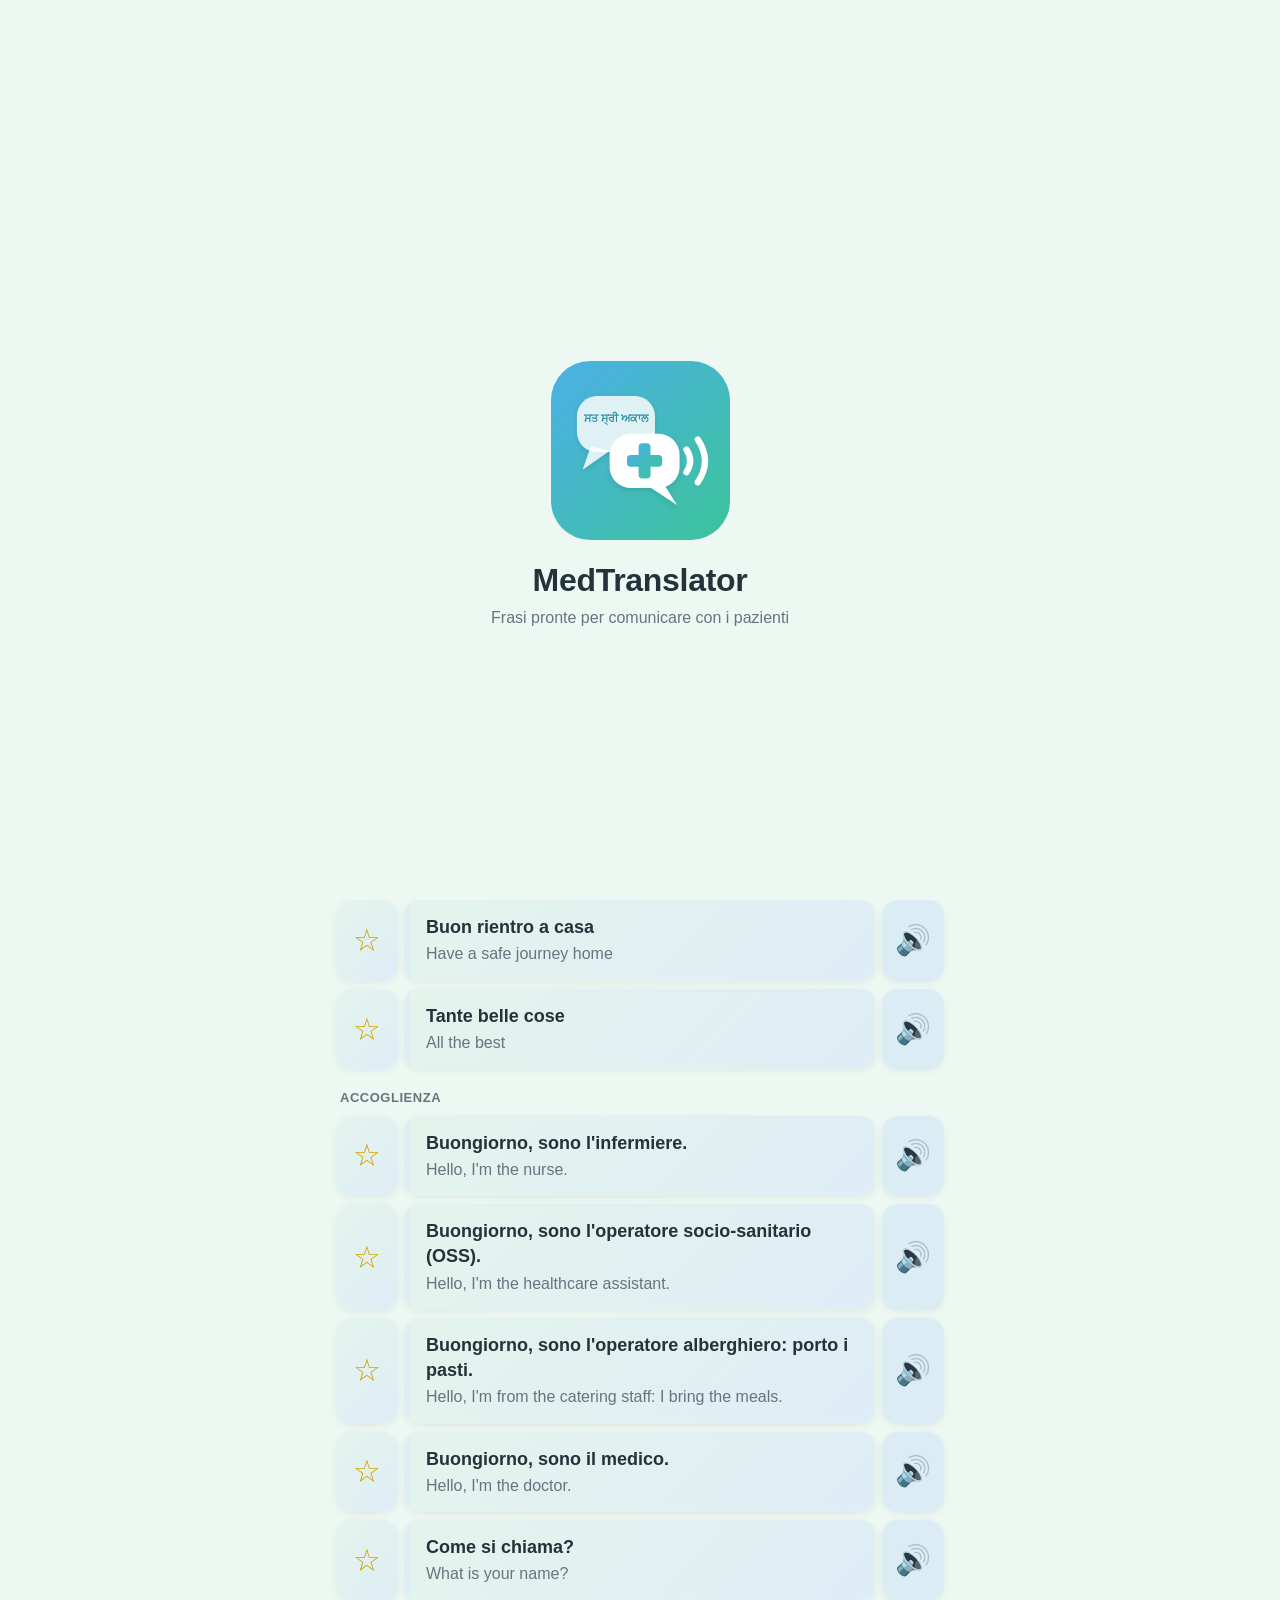
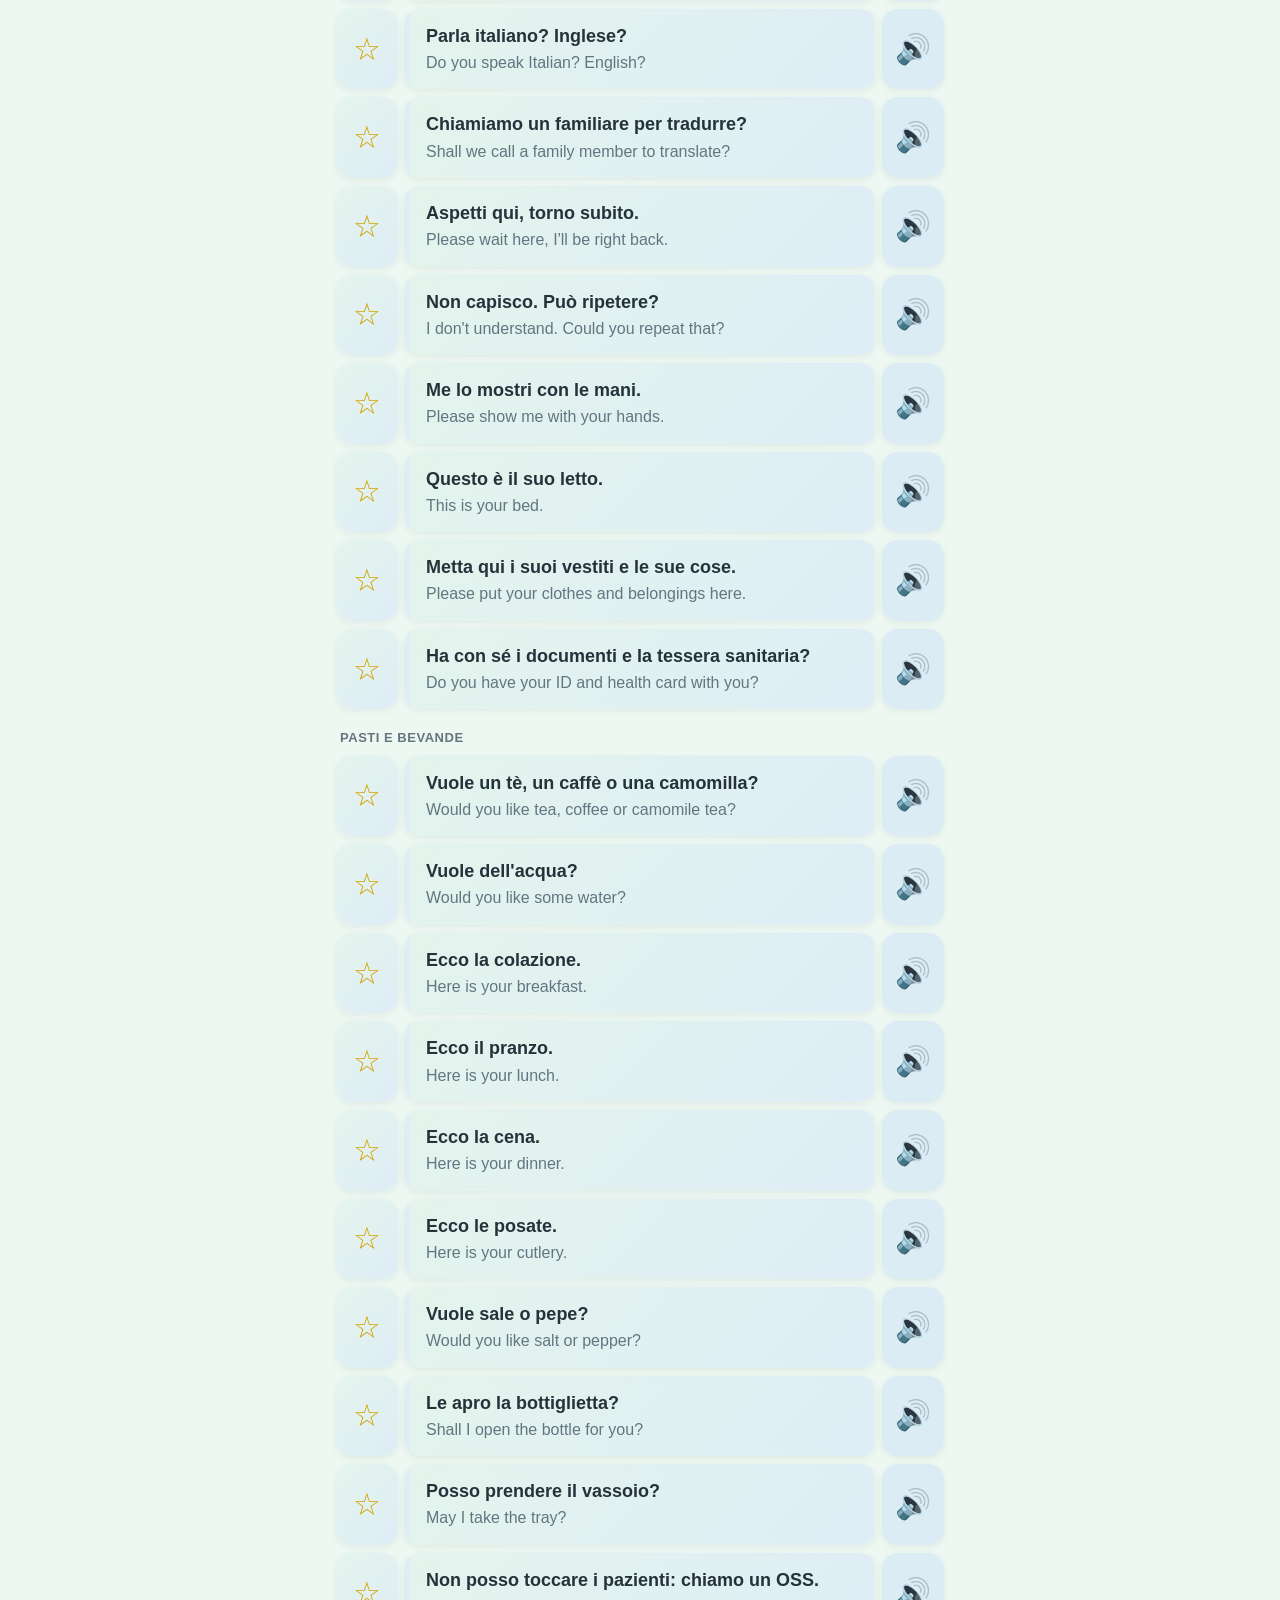
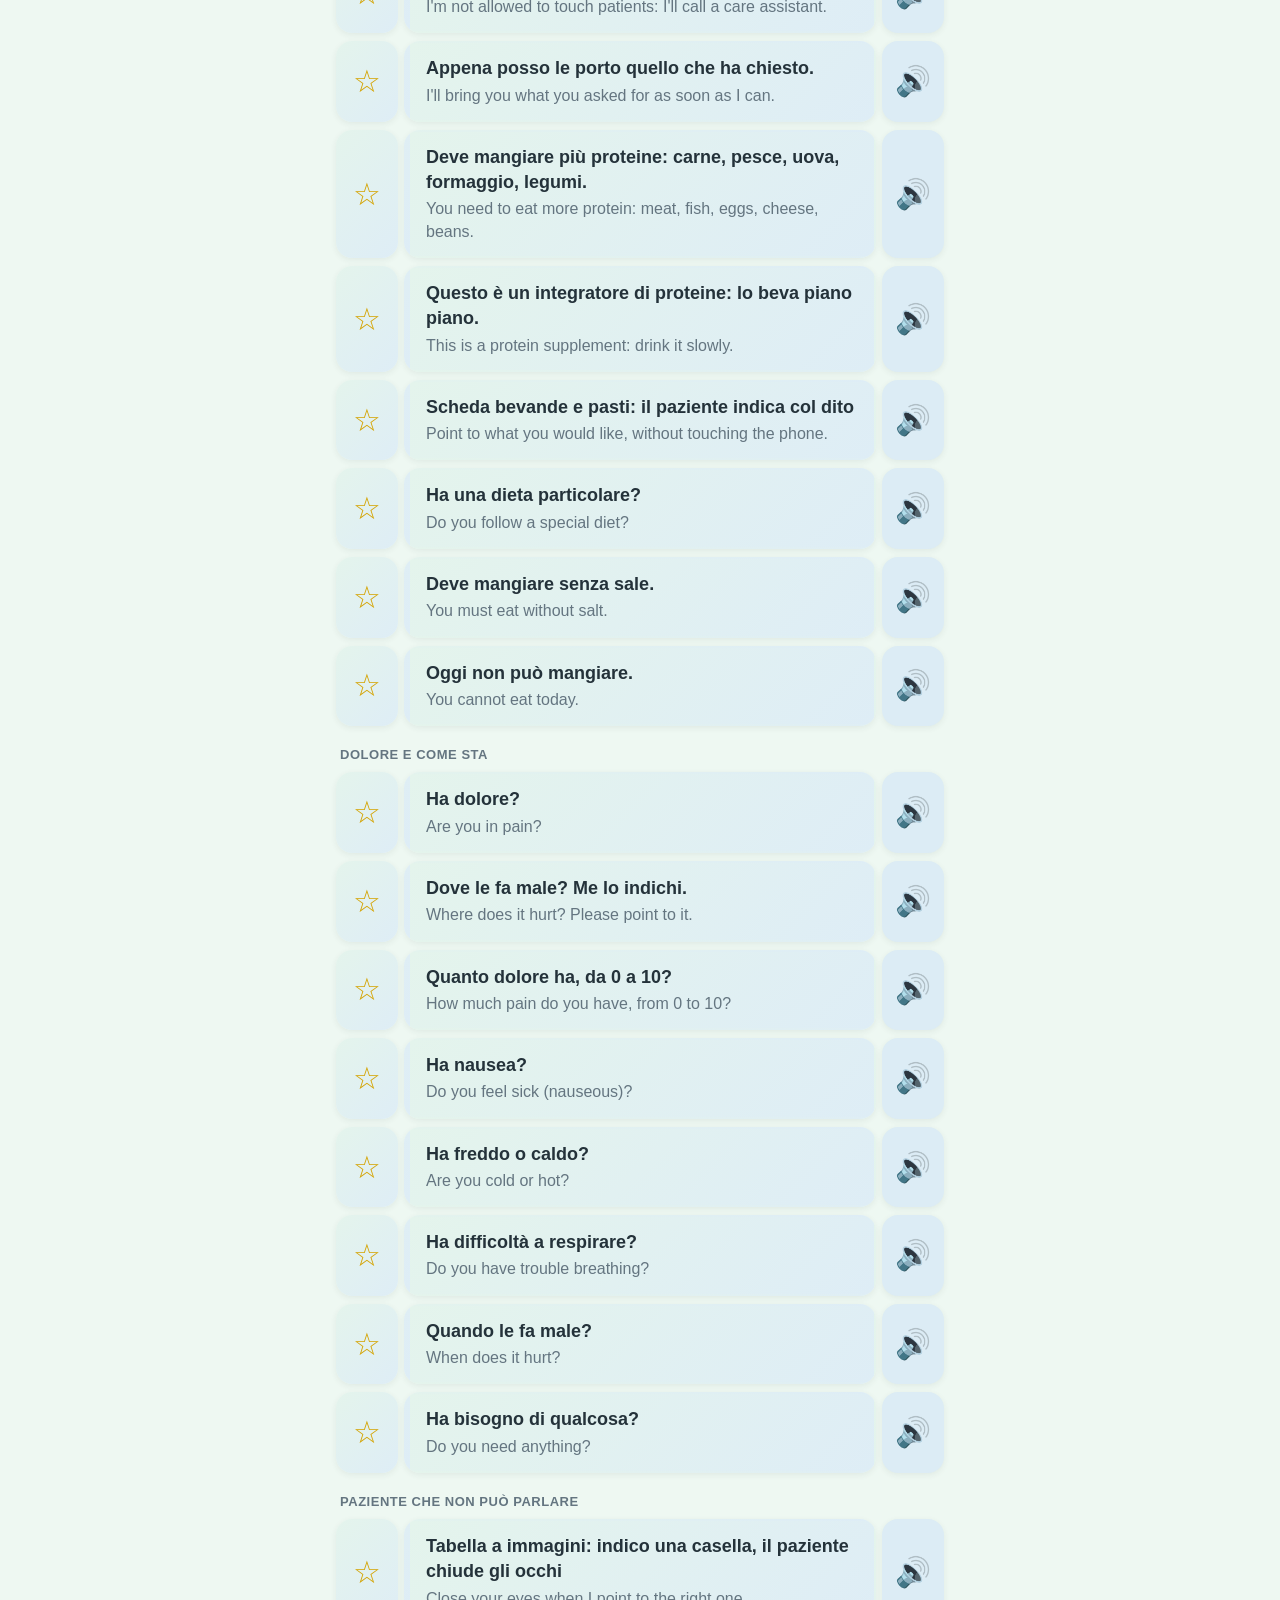
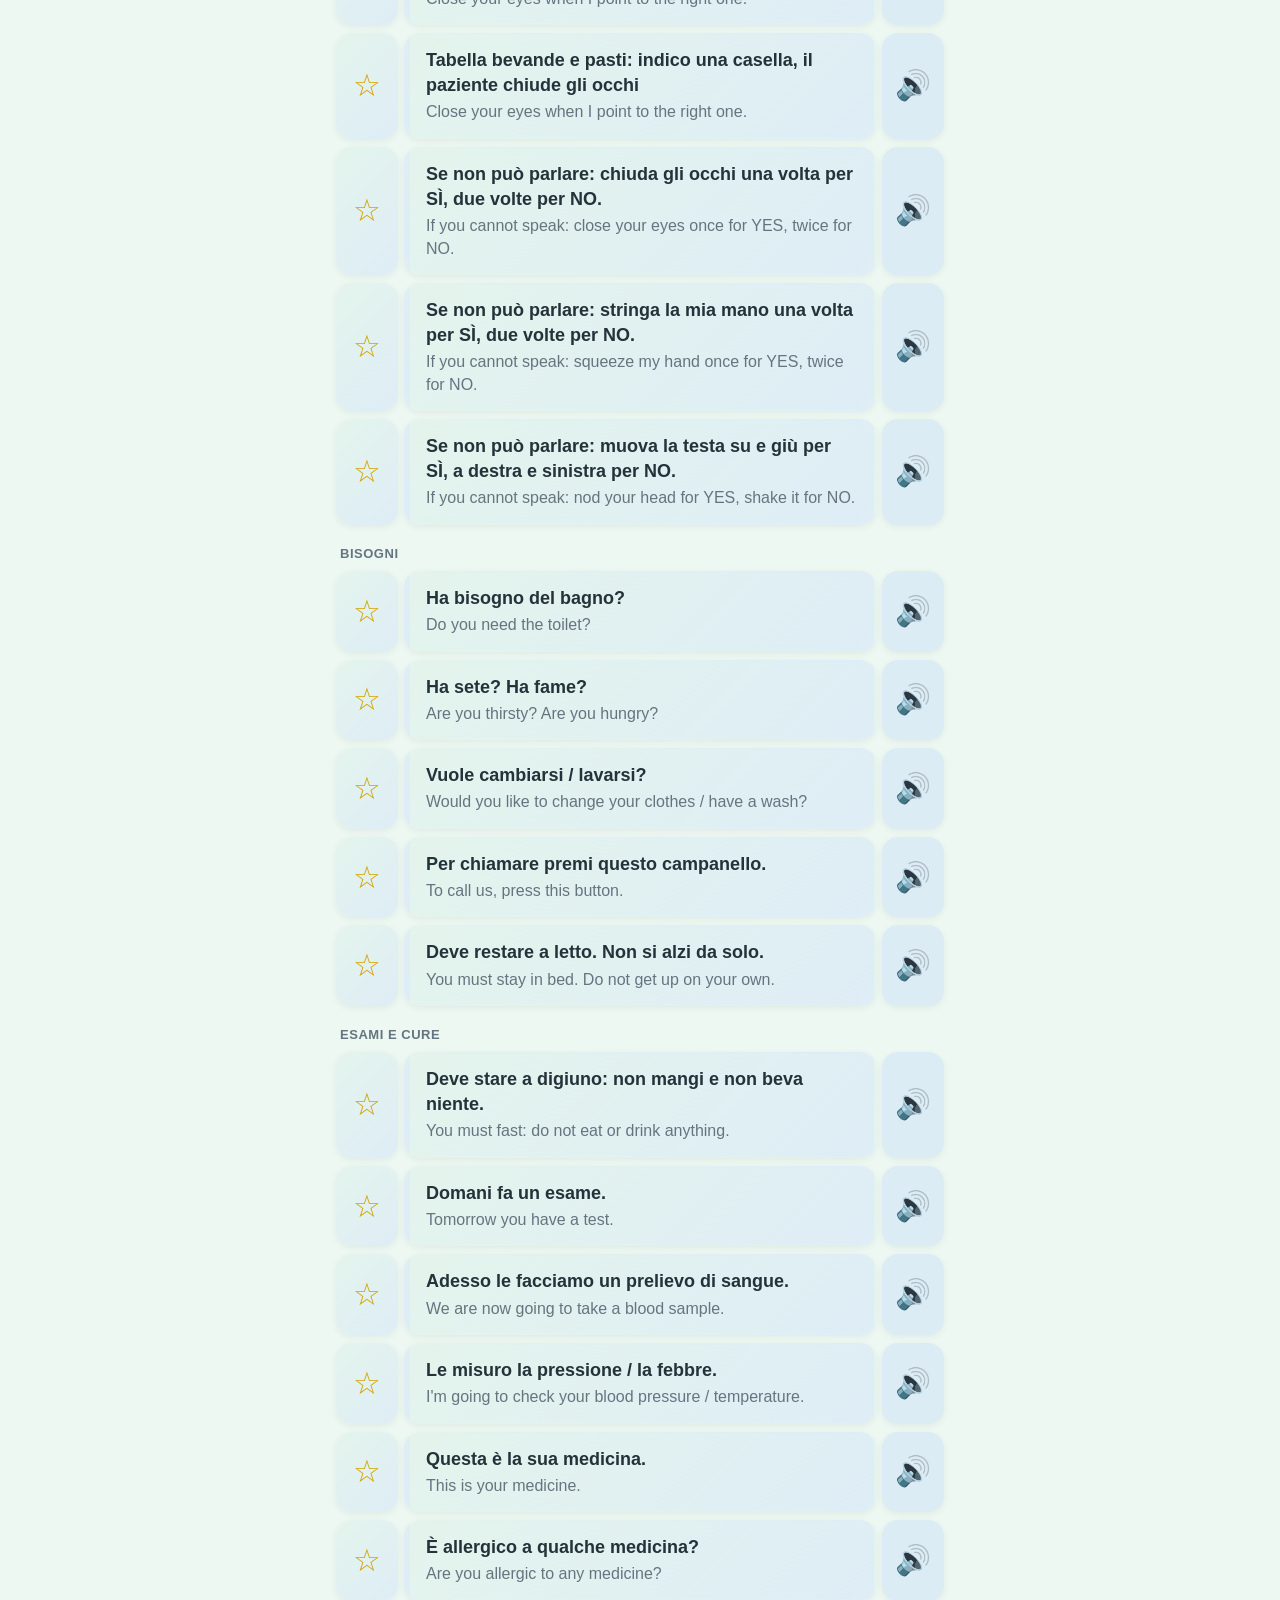
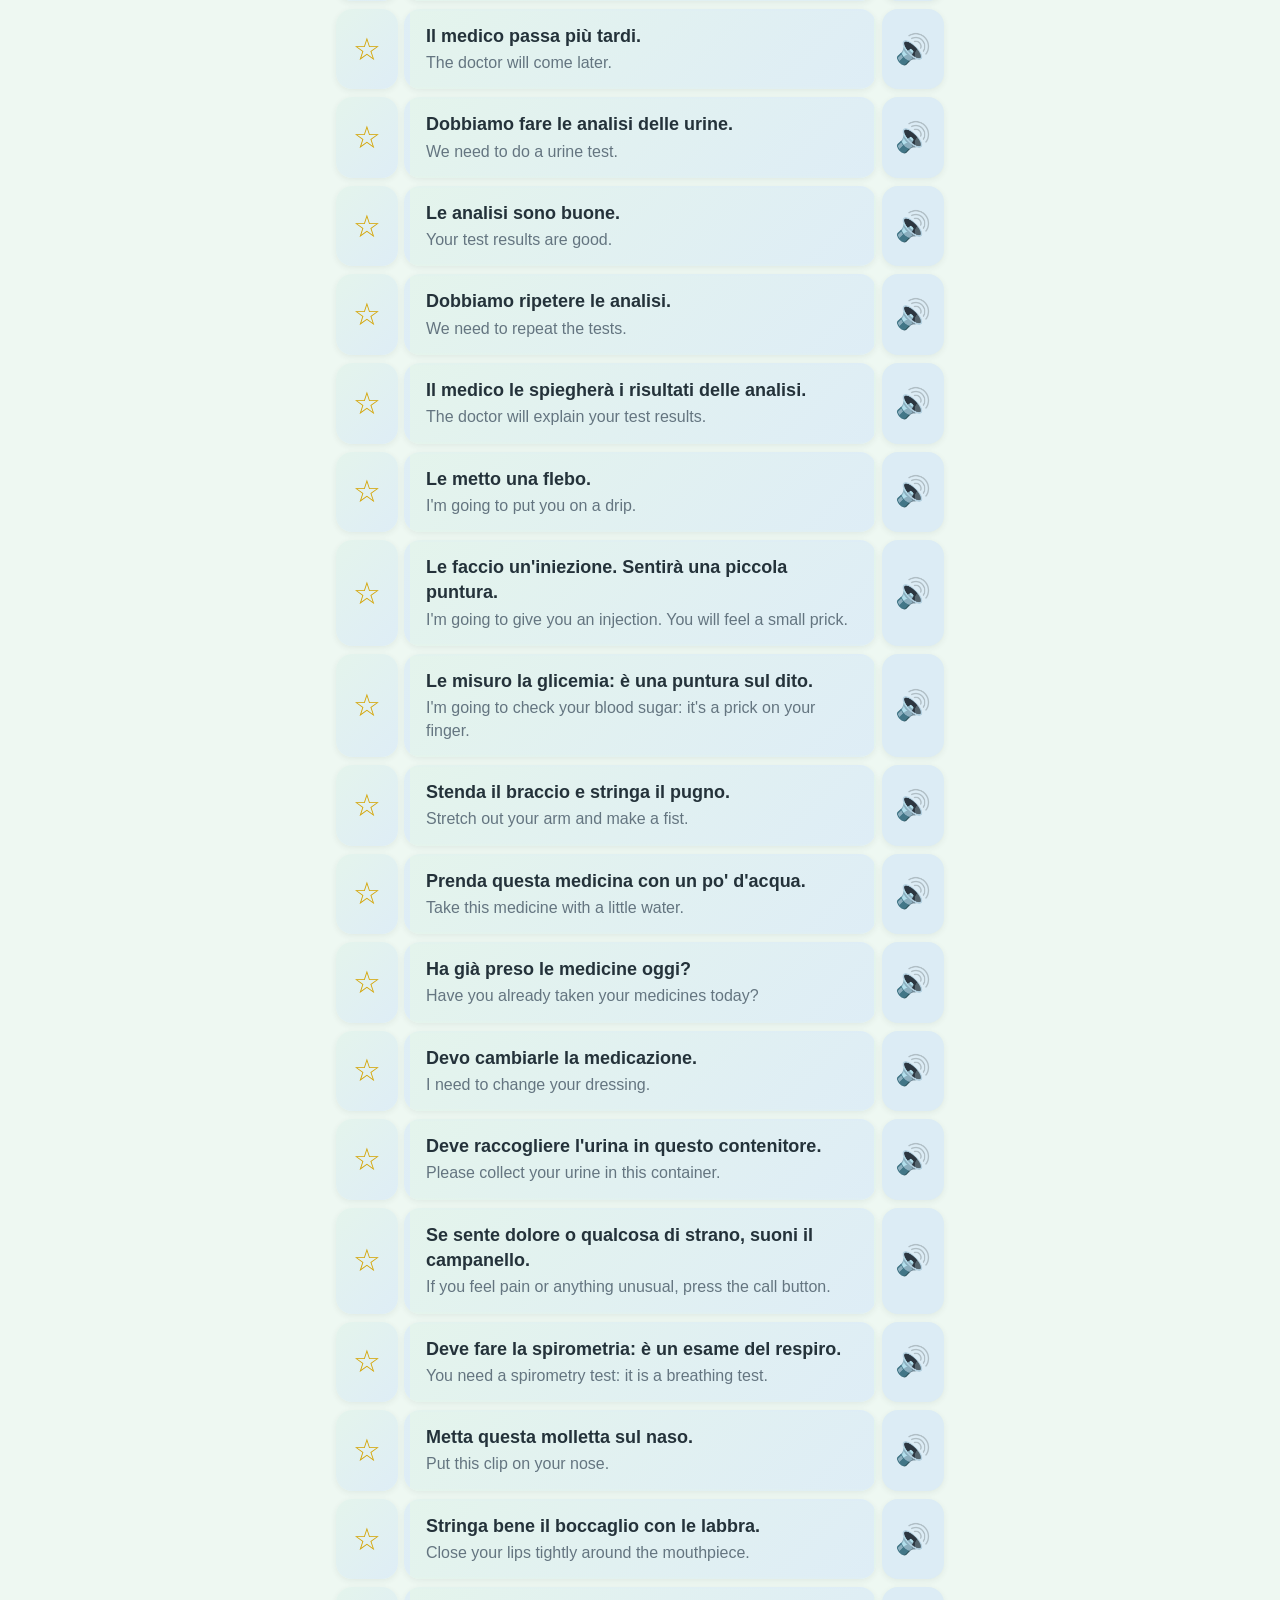
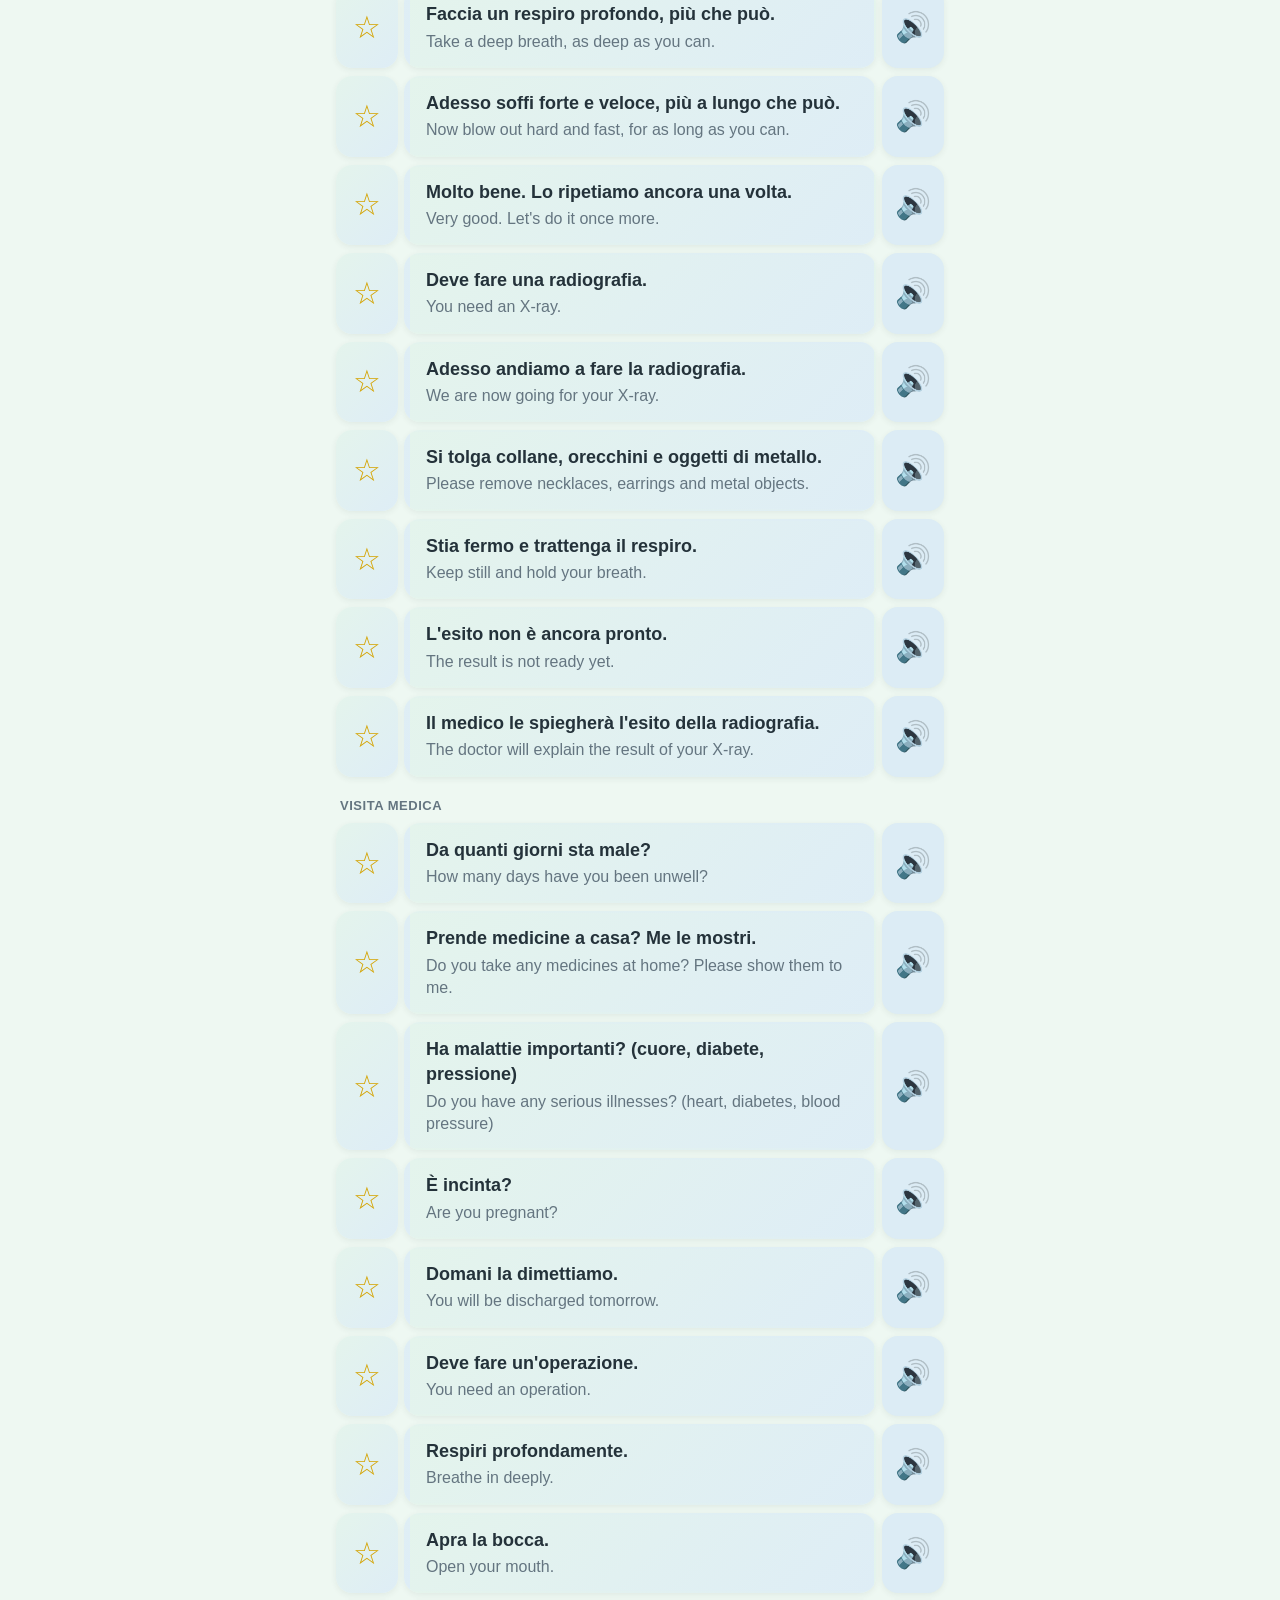
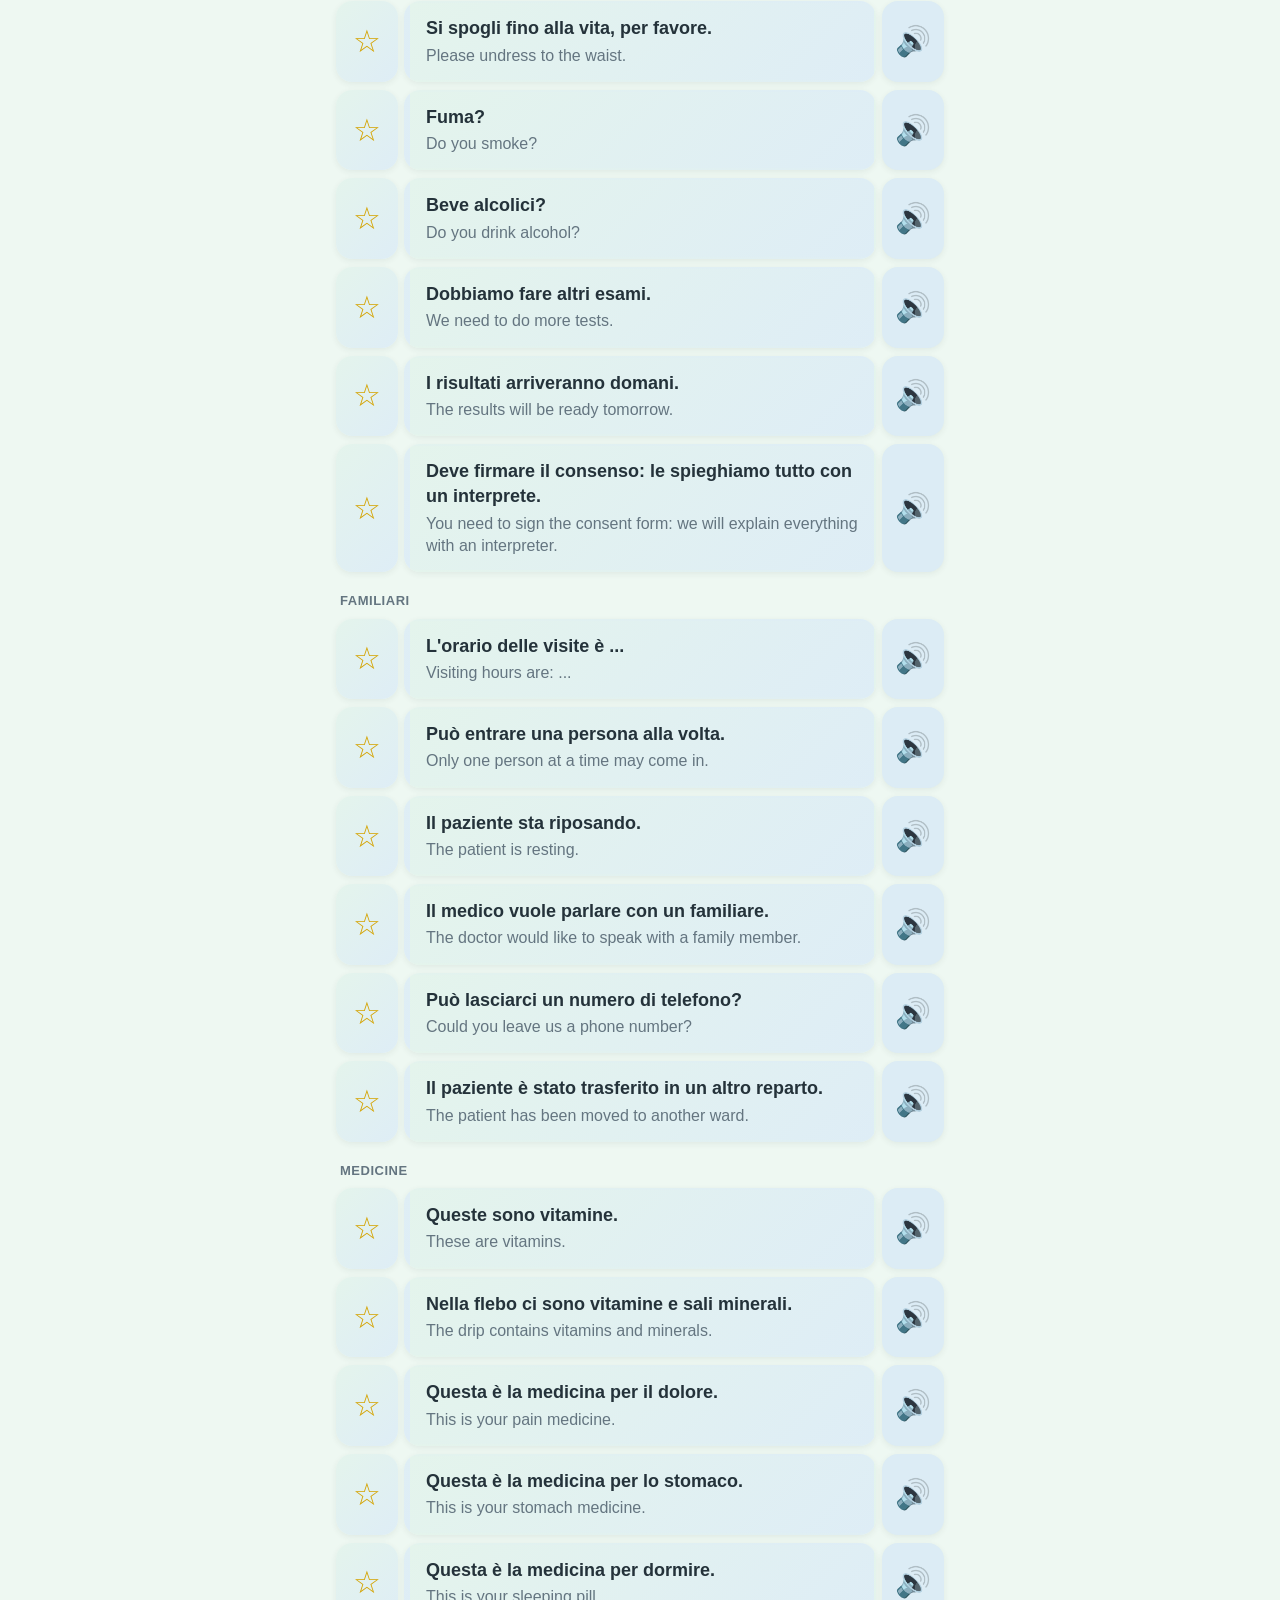
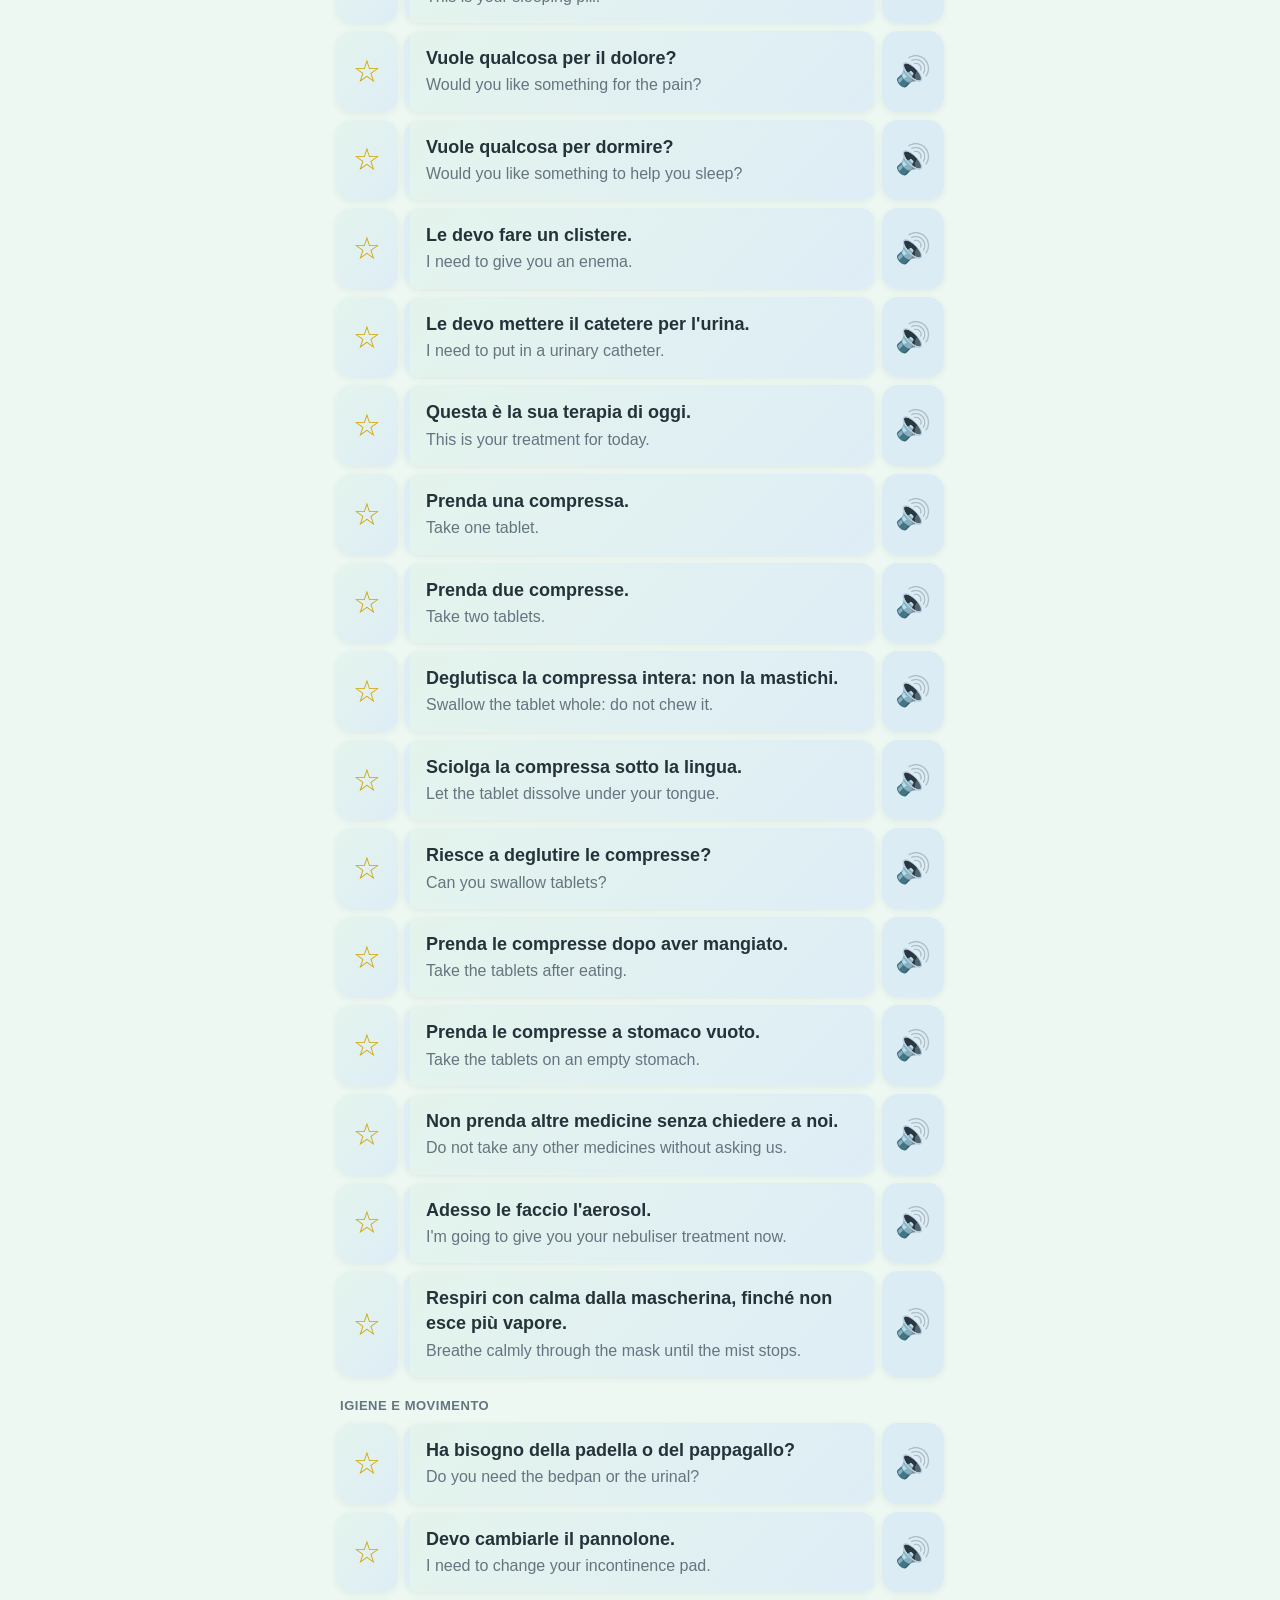
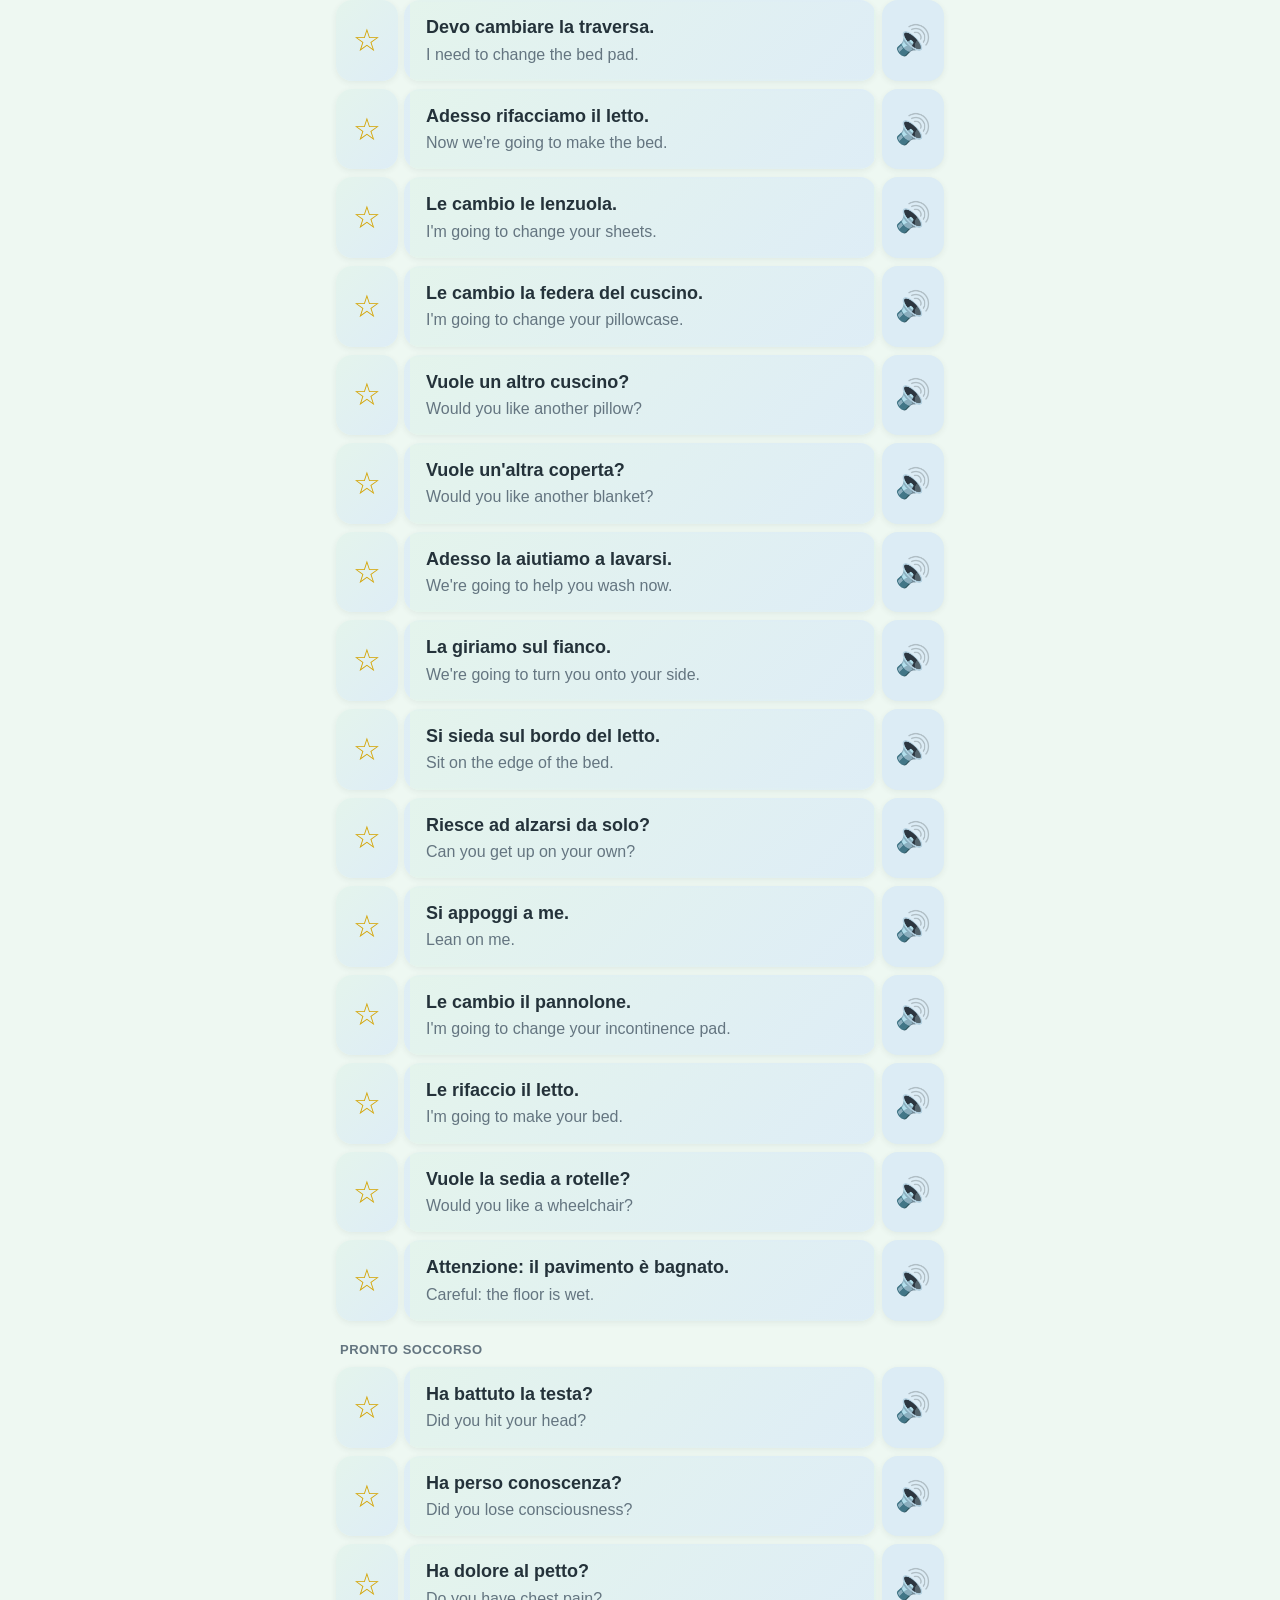
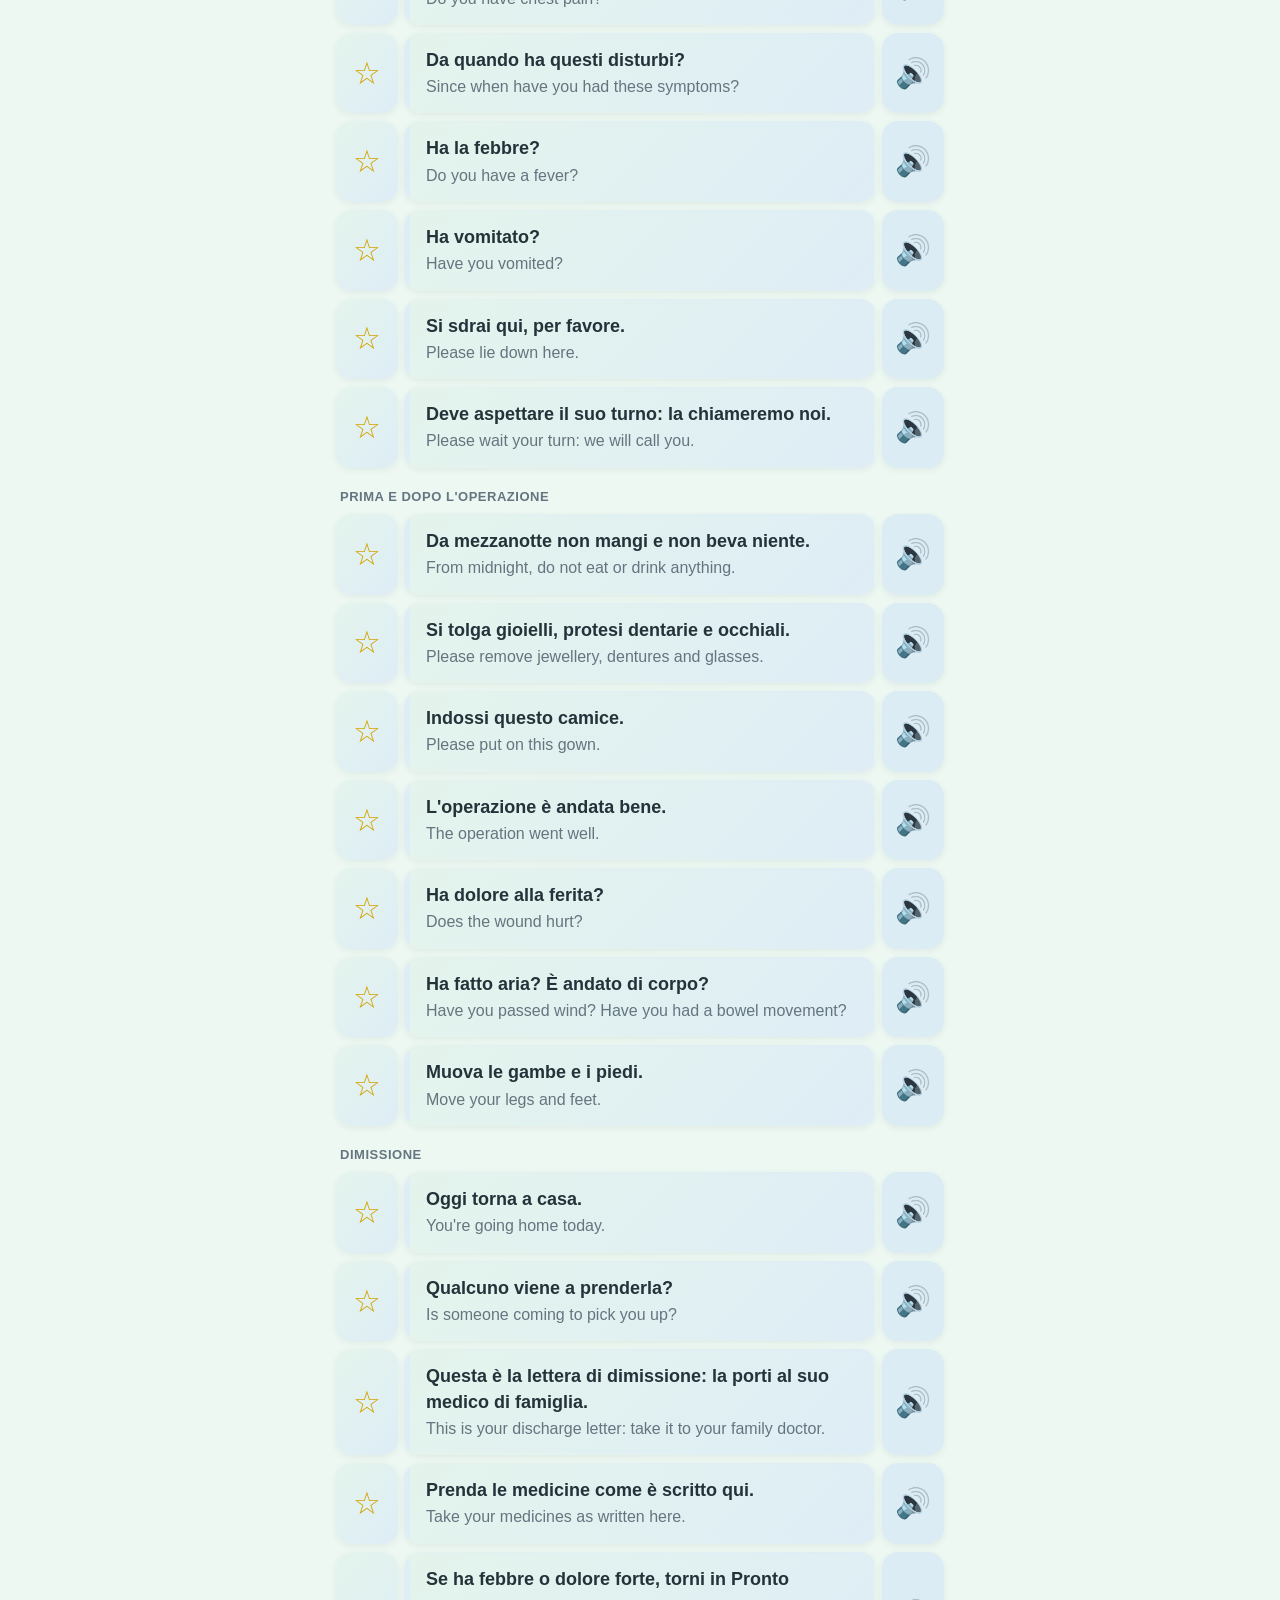
==== www/index.html @ 737b24c0 "Istruzioni 'Se non può parlare' senza Sì/No ma con le domande da fare subito; tabelle a immagini sen" ====
<!DOCTYPE html>
<html lang="it">
<head>
<meta charset="utf-8">
<meta name="viewport" content="width=device-width, initial-scale=1, viewport-fit=cover">
<title>Traduttore reparto</title>
<!--
  Traduttore di reparto — frasi pronte per parlare con pazienti stranieri.
  © 2026 Massimiliano Previtali. Tutti i diritti riservati.

  COME SI USA: all'avvio scegli la tua lingua e il tuo lavoro (infermiere, OSS, OA, medico),
  poi la lingua in alto e tocca una frase. Compare grande nella
  lingua del paziente (giri il telefono e la legge) e il telefono la dice a
  voce. Se è una domanda, il paziente risponde toccando i bottoni grandi e tu
  leggi la risposta in italiano.

  PER AGGIUNGERE UNA FRASE: copia una riga dentro FRASI e cambia i testi.
  Ordine sempre: italiano, English, Español, Français, العربية, 中文, 日本語.
  tipo: 'sn' = domanda sì/no, 'dolore' = scala 0-10, scelte = risposte a bottoni.
  ruoli: chi usa la frase. I = infermiere, S = OSS, A = OA, M = medico.
  Ogni frase ha i suoi ruoli (es. 'SA' = la vedono OSS e OA).
  Le traduzioni vanno fatte controllare da un mediatore culturale.
-->
<!-- Font dentro l'app (funziona anche senza internet) -->
<link rel="stylesheet" href="fonts/fonts.css">
<style>
  /* Colori scelti da Massi: giorno "Menta e cielo" (sfondo verdino chiarissimo,
     azzurro per i bottoni), notte "Blu notte". */
  :root {
    --blu: #3a9ed6; --blu-chiaro: #dcecf5; --chip: #dcecf5; --rosso: #E53935; --verde: #34a847;
    --sfondo: #eef8f2; --carta: #ffffff; --bordo: #d3e6dc; --testo: #24323a; --tenue: #647580; --testata: #f6fbf8;
    --ombra: 0 2px 6px rgba(36,50,58,0.07); --lg1: #e4f4ec; --lg2: #deedf6;
    --arg: #f4ead3; --arg-testo: #4a3a14; --arg-attivo: #a8620f; --arg-attivo-testo: #ffffff;
  }
  @media (prefers-color-scheme: dark) {
    :root:not([data-theme="light"]) {
      color-scheme: dark;
      --blu: #5cb2ec; --blu-chiaro: #1c2c3d; --chip: #1c2c3d; --rosso: #f0474e; --verde: #45b85a;
      --sfondo: #0e1620; --carta: #16222f; --bordo: #24364a; --testo: #e4edf5; --tenue: #98a9ba; --testata: #111b27;
      --ombra: none; --lg1: #182a2a; --lg2: #1a2838;
      --arg: #2b2517; --arg-testo: #eadcbc; --arg-attivo: #e3a54a; --arg-attivo-testo: #1b1409;
    }
  }
  :root[data-theme="dark"] {
    color-scheme: dark;
    --blu: #5cb2ec; --blu-chiaro: #1c2c3d; --chip: #1c2c3d; --rosso: #f0474e; --verde: #45b85a;
    --sfondo: #0e1620; --carta: #16222f; --bordo: #24364a; --testo: #e4edf5; --tenue: #98a9ba; --testata: #111b27;
    --ombra: none; --lg1: #182a2a; --lg2: #1a2838;
      --arg: #2b2517; --arg-testo: #eadcbc; --arg-attivo: #e3a54a; --arg-attivo-testo: #1b1409;
  }
  * { box-sizing: border-box; }
  html, body { margin: 0; }
  body {
    background: var(--sfondo); color: var(--testo);
    font-family: -apple-system, "Segoe UI", Roboto, Arial, "Noto Sans", "Noto Sans Arabic", "Noto Sans SC", sans-serif;
    font-size: 18px; line-height: 1.4; -webkit-tap-highlight-color: transparent;
  }
  button:focus-visible { outline: 3px solid var(--blu); outline-offset: 2px; }
  header {
    /* La barra parte dal bordo in alto e copre anche la zona dell'ora e della
       batteria: così le frasi non si vedono scorrere dietro. */
    position: sticky; top: 0; z-index: 5;
    background: var(--testata, var(--carta)); border-bottom: 1px solid var(--bordo);
    padding: 0 0 6px;
  }
  /* Barra della mansione (in cima): figura con la divisa, nome e banda del colore. Toccandola si apre la scelta. */
  body { --r-bar: var(--carta); --r-bar-t: var(--testo); --r-band: var(--bordo); --r-anello: var(--bordo); --r-avbg: var(--chip); --r-linea: transparent; }
  body[data-ruolo="M"] { --r-bar: #ffffff; --r-bar-t: #2c2c2a; --r-band: #b4b2a9; --r-anello: #b4b2a9; --r-avbg: #f1efe8; --r-linea: #9aa5b1; }
  body[data-ruolo="I"] { --r-bar: #ffffff; --r-bar-t: #2c2c2a; --r-band: #8ec5f0; --r-anello: #8ec5f0; --r-avbg: #eaf4fc; --r-linea: #8ec5f0; }
  body[data-ruolo="S"] { --r-bar: #34a847; --r-bar-t: #0e1620; --r-band: #34a847; --r-anello: #ffffff; --r-avbg: #e3f4e7; --r-linea: #34a847; }
  body[data-ruolo="A"] { --r-bar: #9fa8f0; --r-bar-t: #1b245e; --r-band: #2f6fd6; --r-anello: #2f6fd6; --r-avbg: #e6e8fb; --r-linea: #2f6fd6; }
  .barra-ruolo {
    display: flex; align-items: center; gap: 12px; width: 100%; min-height: 64px; border: 0; border-radius: 0; text-align: left;
    background: var(--r-bar); color: var(--r-bar-t); font: inherit; font-size: 19px; font-weight: 700; line-height: 1.2;
    padding: calc(8px + env(safe-area-inset-top, 0px)) 14px 8px;
  }
  .barra-ruolo .br-nome { flex: 1; min-width: 0; }
  .barra-ruolo .br-fr { flex: none; font-size: 22px; }
  .br-banda { height: 6px; background: var(--r-band); margin: 0 0 8px; }
  .av { width: 48px; height: 48px; flex: none; border-radius: 50%; overflow: hidden; display: flex; align-items: center; justify-content: center;
    background: var(--r-avbg); border: 2px solid var(--r-anello); font-size: 26px; line-height: 1; }
  .av svg { display: block; width: 100%; height: 100%; }
  /* Finestra di scelta della mansione: tendina con una fila di figure sotto la barra; si chiude da sola appena si sceglie */
  #scelta-ruolo { position: fixed; inset: 0; z-index: 30; display: none; }
  #scelta-ruolo.aperto { display: block; }
  #scelta-ruolo .sr-dim { position: absolute; inset: 0; background: rgba(0,0,0,.55); }
  #scelta-ruolo .sr-panel { position: absolute; left: 0; right: 0; top: 80px; background: var(--carta); color: var(--testo);
    display: flex; justify-content: space-around; align-items: flex-start; gap: 2px; padding: 12px 4px 14px;
    border-radius: 0 0 20px 20px; box-shadow: 0 10px 30px rgba(0,0,0,.35); border-bottom: 1px solid var(--bordo); }
  .sr-opt { flex: 1 1 0; min-width: 0; display: flex; flex-direction: column; align-items: center; gap: 6px; padding: 4px 2px;
    border: 0; border-radius: 12px; background: transparent; color: var(--tenue); font: inherit; font-size: 14px; font-weight: 600; line-height: 1.2; text-align: center; }
  .sr-opt .av { width: 56px; height: 56px; }
  .sr-opt b { font-weight: inherit; }
  .sr-opt.on { color: var(--testo); font-weight: 800; }
  .sr-opt.on .av { border-width: 4px; }
  .sr-opt.r-M .av { --r-avbg: #f1efe8; --r-anello: #b4b2a9; } .sr-opt.r-I .av { --r-avbg: #eaf4fc; --r-anello: #8ec5f0; }
  .sr-opt.r-S .av { --r-avbg: #e3f4e7; --r-anello: #34a847; } .sr-opt.r-A .av { --r-avbg: #e6e8fb; --r-anello: #2f6fd6; }
  /* Colore del ruolo (divise): solo la barra in alto e il bottone del ruolo.
     Medico blu istituzionale, OA viola-azzurro, OSS verde, Infermiere grigio-azzurro. */
  body { --ruolo: var(--blu); --ruolo-testo: #ffffff; }
  body[data-ruolo="S"] { --ruolo-testo: #0e1620; }
  body[data-ruolo="M"] { --ruolo: #6b7785; } body[data-ruolo="A"] { --ruolo: #2f6fd6; }
  body[data-ruolo="S"] { --ruolo: #34a847; } body[data-ruolo="I"] { --ruolo: #3f8fd0; }
  @media (prefers-color-scheme: dark) {
    :root:not([data-theme="light"]) body { --ruolo-testo: #0e1620; }
    :root:not([data-theme="light"]) body[data-ruolo="M"] { --ruolo: #cfd6df; } :root:not([data-theme="light"]) body[data-ruolo="A"] { --ruolo: #9fa8f0; }
    :root:not([data-theme="light"]) body[data-ruolo="S"] { --ruolo: #34a847; } :root:not([data-theme="light"]) body[data-ruolo="I"] { --ruolo: #8ec5f0; }
  }
  :root[data-theme="dark"] body { --ruolo-testo: #0e1620; }
  :root[data-theme="dark"] body[data-ruolo="M"] { --ruolo: #cfd6df; } :root[data-theme="dark"] body[data-ruolo="A"] { --ruolo: #9fa8f0; }
  :root[data-theme="dark"] body[data-ruolo="S"] { --ruolo: #34a847; } :root[data-theme="dark"] body[data-ruolo="I"] { --ruolo: #8ec5f0; }
  .testata { display: flex; align-items: center; gap: 6px; margin: 0 0 6px; padding: 0 16px; }
  .marchio { width: 28px; height: 28px; flex: none; }
  header h1 { margin: 0; font-size: 16px; font-weight: 800; letter-spacing: -0.3px; line-height: 1.1; flex: 1; min-width: 0; white-space: nowrap; overflow: hidden; text-overflow: ellipsis; }
  /* Testata stretta (lente + microfono + ruolo): bottoni un po' più piccoli perché il titolo ci stia */
  .testata { gap: 5px !important; }
  .testata .btn-lente, .testata .btn-tema { width: 44px !important; height: 44px !important; }
  @media (max-width: 420px) { header h1 { display: none; } }
  /* Bottone del ruolo scelto: toccandolo si torna alla schermata di benvenuto */
  .btn-ruolo {
    flex: none; border: 0; background: var(--ruolo); color: var(--ruolo-testo);
    border-radius: 999px; padding: 8px 14px; font: inherit; font-size: 18px; font-weight: 700; white-space: nowrap;
  }
  .btn-ruolo span { font-weight: 400; opacity: .8; }
  /* Lente di ricerca e barra di ricerca (prende il posto della riga del titolo) */
  .btn-lente {
    flex: none; width: 47px; height: 47px; padding: 9px; border: 0; border-radius: 50%;
    background: var(--chip); color: var(--testo);
  }
  .btn-lente svg { width: 100%; height: 100%; display: block; }
  /* Microfono della ricerca a voce: stesso stile della lente, colore del ruolo */
  .btn-voce { color: var(--ruolo, var(--blu)) !important; }
  .cerca .btn-voce svg { width: 29px; height: 29px; display: block; margin: auto; }
  /* Mentre ascolta: il microfono diventa rosso e pulsa (niente finestra di Google) */
  body.ascolto .btn-voce { background: var(--rosso) !important; color: #fff !important; animation: pulsa-mic 1.1s ease-out infinite; }
  @keyframes pulsa-mic { 0% { box-shadow: 0 0 0 0 rgba(229,57,53,.55); } 100% { box-shadow: 0 0 0 12px rgba(229,57,53,0); } }
  body.senza-voce .btn-voce { display: none; }
  /* Giorno / notte: automatico (segue il telefono), sempre giorno, sempre notte */
  .btn-tema {
    flex: none; width: 47px; height: 47px; padding: 0; border: 0; border-radius: 50%;
    background: var(--chip); font-size: 25px; line-height: 47px; text-align: center;
  }
  .btn-tema small { font-size: 9px; font-weight: 800; position: relative; top: -1px; margin-left: -2px; color: var(--testo); }
  /* La «A» di automatico resta discreta: bianca di giorno, scura di notte */
  .btn-tema small { color: #ffffff; }
  @media (prefers-color-scheme: dark) { :root:not([data-theme="light"]) .btn-tema small { color: #0e1620; } }
  :root[data-theme="dark"] .btn-tema small { color: #0e1620; }
  .avviso {
    position: fixed; left: 50%; top: calc(70px + env(safe-area-inset-top, 0px)); transform: translateX(-50%); z-index: 30;
    background: var(--testo); color: var(--sfondo); padding: 8px 16px; border-radius: 999px; font-weight: 700; font-size: 15px;
    pointer-events: none; opacity: 0; transition: opacity .2s; white-space: nowrap;
  }
  .avviso.visibile { opacity: 1; }
  .cerca { display: none; gap: 8px; align-items: center; margin: 0 0 6px; padding: 0 16px; }
  body.cercando .cerca { display: flex; }
  body.cercando .testata, body.cercando .gruppi { display: none; }
  .cerca input {
    flex: 1; min-width: 0; height: 55px; padding: 0 20px; border-radius: 28px; border: 1.5px solid var(--blu);
    background: var(--carta); color: var(--testo); font: inherit; font-size: 22px;
  }
  .cerca button {
    flex: none; width: 55px; height: 55px; border: 0; border-radius: 50%; background: var(--chip);
    color: var(--testo); font: inherit; font-size: 23px; font-weight: 700;
  }
  .cerca input::-webkit-search-cancel-button { display: none; }
  .cerca input:focus { outline: none; border-width: 2px; }
  .nessuna { text-align: center; color: var(--tenue); margin: 32px 16px; font-size: 17px; }
  /* Lingue e argomenti: UNA riga sola ciascuno, che scorre di lato col dito.
     Così la testata resta bassa e lo schermo resta alle frasi. */
  .lingue, .gruppi {
    display: flex; flex-wrap: nowrap; gap: 6px; align-items: center;
    overflow-x: auto; overscroll-behavior-x: contain; scrollbar-width: none; padding: 0 16px;
  }
  .lingue::-webkit-scrollbar, .gruppi::-webkit-scrollbar { display: none; }
  .lingue button {
    flex: none; border: 0; background: linear-gradient(135deg, var(--lg1), var(--lg2)); color: var(--testo); white-space: nowrap; box-shadow: var(--ombra);
    border-radius: 999px; padding: 8px 16px; font: inherit; font-size: 19.5px; font-weight: 700;
  }
  .lingue button.attiva { background: var(--blu); color: #fff; }
  .gruppi { margin-top: 6px; }
  /* Argomenti in color sabbia/ambra, lingue in azzurro: due barre che non si confondono */
  .gruppi button {
    flex: none; border: 0; background: var(--arg); color: var(--arg-testo); border-radius: 999px;
    padding: 5.5px 13px; font: inherit; font-size: 17.5px; font-weight: 700; white-space: nowrap;
  }
  .gruppi button.attiva { background: var(--arg-attivo); color: var(--arg-attivo-testo); }
  /* Argomenti degli altri ruoli: in fondo, bordo tratteggiato */
  .gruppi .etichetta-altri { flex: none; align-self: center; font-size: 16px; color: var(--tenue); margin-left: 4px; }
  .gruppi button.altro-ruolo { border: 1.5px dashed var(--arg-attivo); padding: 4px 11.5px; opacity: .85; }
  .gruppi button.indietro { background: transparent; border: 1.5px solid var(--arg-attivo); padding: 4px 11.5px; }
  h2.cat-parole { font-size: 16px; color: var(--arg-attivo); letter-spacing: 0.02em; margin-top: 26px; }
  .gruppi button.altro-ruolo.attiva { opacity: 1; }
  main { padding: 8px 16px 32px; max-width: 640px; margin: 0 auto; }
  h2 { font-size: 13px; letter-spacing: 0.04em; text-transform: uppercase; font-weight: 700; color: var(--tenue); margin: 20px 4px 8px; }
  /* Frase + stella dei preferiti sulla stessa riga */
  .riga-frase { display: flex; gap: 6px; align-items: stretch; margin: 0 0 8px; }
  .riga-frase .frase { margin: 0; flex: 1; min-width: 0; }
  .stella {
    flex: none; width: 62px; border: 0; border-radius: 16px; background: linear-gradient(135deg, var(--lg1), var(--lg2)); box-shadow: var(--ombra);
    color: var(--tenue); font-size: 31px; line-height: 1; cursor: pointer;
  }
  .stella { color: #d4a300; }
  /* Gialla solo quando la frase è nei preferiti; altrimenti sfondo come le altre schede */
  .stella.piena { background: rgba(245,196,0,0.3); }
  /* Di notte il giallo trasparente su blu scuro veniva verde-oliva: qui un ambra caldo */
  @media (prefers-color-scheme: dark) { :root:not([data-theme="light"]) .stella.piena { background: #3d2c10; color: #f0b650; } }
  :root[data-theme="dark"] .stella.piena { background: #3d2c10; color: #f0b650; }
  /* Riga: stella a sinistra, frase al centro, altoparlante a destra (ascolta senza aprire la scheda grande) */
  .riga-frase .ascolta-mini {
    flex: none; width: 62px; border: 0; border-radius: 16px; background: var(--blu-chiaro); box-shadow: var(--ombra);
    font-size: 29px; line-height: 1; cursor: pointer; color: var(--blu);
  }
  h2.titolo-pref { color: #b88600; }
  /* Preferite: si trascinano tenendo premuto sulla frase */
  .riga-pref { touch-action: pan-y; -webkit-user-select: none; user-select: none; -webkit-touch-callout: none; }
  .riga-pref.preso { box-shadow: 0 6px 16px rgba(0,0,0,0.25); }
  /* Tasto Ordina e frecce per spostare lingue, ruoli e argomenti */
  .btn-ordina {
    margin-left: auto; flex: none; border: 1px solid var(--blu); background: transparent; color: var(--blu);
    border-radius: 999px; padding: 8px 16px; font: inherit; font-size: 18px; font-weight: 700;
  }
  body.ordinando .btn-ordina { background: var(--blu); color: #fff; }
  .chip-ordina { display: inline-flex; align-items: center; gap: 2px; flex: none; }
  .chip-ordina .freccia {
    border: 0; background: var(--blu-chiaro); color: var(--blu); border-radius: 8px;
    width: 34px; height: 39px; padding: 0; font: inherit; font-size: 26px; font-weight: 700; line-height: 1;
  }
  /* Trascinamento: il bottone preso si solleva, il posto libero è tratteggiato */
  .trascina { touch-action: pan-x pan-y; -webkit-user-select: none; user-select: none; -webkit-touch-callout: none; }
  .preso { box-shadow: 0 6px 16px rgba(0,0,0,0.25); transform: scale(1.08); }
  .fantasma { opacity: 0.35; outline: 2px dashed var(--blu); }
  /* Mentre si ordina, gli argomenti vanno a capo invece di scorrere di lato:
     così il bottone spostato resta sempre in vista */
  .frase {
    display: block; width: 100%; text-align: left; margin: 0 0 8px; padding: 13px 16px;
    background: linear-gradient(135deg, var(--lg1), var(--lg2)); color: var(--testo); border: 2px solid transparent; border-left: 6px solid var(--r-linea, transparent); border-radius: 16px;
    box-shadow: var(--ombra); font: inherit; font-size: 18px; font-weight: 700; cursor: pointer;
  }
  .frase > span { display: block; }
  .frase [dir="rtl"] { text-align: right; }
  .frase small { display: block; font-weight: 400; font-size: 16px; color: var(--tenue); margin-top: 3px; }
  .frase:active { background: var(--blu-chiaro); }

  /* Schermata di benvenuto: all'avvio si sceglie il proprio lavoro */
  #benvenuto, #pazienti {
    position: fixed; inset: 0; z-index: 15; background: var(--sfondo); display: none; overflow-y: auto;
    padding: env(safe-area-inset-top, 0px) 0 env(safe-area-inset-bottom, 0px);
  }
  #benvenuto.aperto, #pazienti.aperto { display: block; }
  /* Schermata «Lingue dei pazienti»: una, alcune o tutte (selezione multipla, spunta ✓) */
  #pazienti { z-index: 16; }
  .bv-lingue button.scelta { border-color: var(--blu); background: var(--blu-chiaro); }
  .bv-lingue button.scelta .sigla { box-shadow: 0 0 0 3px var(--blu); }
  .bv-lingue .spunta {
    flex: none; margin-inline-start: auto; width: 24px; height: 24px; border-radius: 50%; display: grid; place-items: center;
    border: 2px solid var(--bordo); color: transparent; font-size: 15px; font-weight: 900; line-height: 1;
  }
  .bv-lingue button.scelta .spunta { background: var(--blu); border-color: var(--blu); color: #fff; }
  .pz-tutte { display: block; margin: -14px auto 14px; }
  .bv-continua {
    display: block; width: 100%; margin: 4px 0 0; border: 0; border-radius: 16px; padding: 21px; font: inherit;
    font-size: 25px; font-weight: 800; background: var(--blu); color: #fff; box-shadow: var(--ombra);
  }
  .bv-continua:disabled { background: var(--bordo); color: var(--tenue); box-shadow: none; }
  /* Bottone ＋ in fondo alla riga delle lingue: riapre «Lingue dei pazienti» */
  .lingue button.piu { background: transparent; box-shadow: none; border: 2px dashed var(--blu); color: var(--blu); padding: 6px 17px; font-size: 24px; line-height: 1; }
  .bv { max-width: 520px; margin: 0 auto; padding: 28px 16px 16px; }
  .bv-logo { display: flex; justify-content: center; }
  .bv-logo .marchio { width: 96px; height: 96px; filter: drop-shadow(0 4px 10px rgba(11,58,74,.15)); }
  /* Avvio dell'app: logo con i saluti che scorrono nelle 15 lingue, poi si apre il benvenuto */
  /* Sempre chiaro, stesso verdino del logo di Android: così il passaggio non si vede (anche col tema notte) */
  #avvio {
    position: fixed; inset: 0; z-index: 60; background: #eef8f2; color: #24323a; display: flex; flex-direction: column;
    align-items: center; justify-content: center; gap: 6px; text-align: center; padding: 24px; transition: opacity .45s;
  }
  #avvio.via { opacity: 0; pointer-events: none; }
  /* Il logo è identico a quello di Android (res/screen/android/splash-icon.png): stessa misura
     (179 = 288 x 715/1152) e stesso punto (centro dello schermo). Così il passaggio non si vede. */
  #avvio .marchio { position: absolute; left: 50%; top: 50%; width: 179px; height: 179px; margin: -89.5px 0 0 -89.5px; }
  #avvio .avvio-testi { position: absolute; left: 16px; right: 16px; top: calc(50% + 108px); opacity: 0; transition: opacity .6s .2s; }
  #avvio.pronto .avvio-testi { opacity: 1; }
  #avvio h1 { margin: 0 0 4px; font-size: 32px; font-weight: 800; letter-spacing: -.3px; }
  #avvio p { margin: 0; color: #647580; font-size: 16px; }
  .bv h1 { margin: 12px 0 4px; font-size: 32px; font-weight: 800; text-align: center; line-height: 1.15; }
  .bv-avviso { margin: -14px auto 22px; max-width: 34em; text-align: center; font-size: 13.5px; line-height: 1.35; color: var(--tenue); background: var(--carta); border: 1px solid var(--bordo); border-radius: 12px; padding: 8px 12px; }
  .bv-sotto { margin: 0 0 26px; text-align: center; color: var(--tenue); font-size: 17px; }
  .bv h2 { text-align: center; margin: 0 0 12px; font-size: 15px; }
  /* "Che lavoro fai?" più grande; scroll-margin: quando ci si arriva da solo resta un po' di spazio sopra */
  .bv h2.bv-lavoro { font-size: 24px; font-weight: 800; margin-bottom: 14px; scroll-margin-top: 16px; }
  /* Lingua dell'operatore: schede morbide su 2 colonne, cerchietto a sinistra */
  .bv-lingue { display: grid; grid-template-columns: 1fr 1fr; gap: 8px; margin: 0 0 26px; }
  .bv-lingue button {
    display: flex; align-items: center; gap: 8px; min-width: 0; padding: 13px 8px; text-align: start;
    background: linear-gradient(135deg, var(--lg1), var(--lg2)); color: var(--testo);
    border: 2px solid transparent; border-radius: 16px; box-shadow: var(--ombra); font: inherit;
  }
  .bv-lingue .sigla {
    flex: none; width: 34px; height: 34px; border-radius: 50%; display: grid; place-items: center;
    background: linear-gradient(135deg, #5fb6e3, #56c19a); color: #fff; font-size: 16px; font-weight: 800;
    box-shadow: inset 0 0 0 2px rgba(255,255,255,.5);
  }
  .bv-lingue .nomi { min-width: 0; display: flex; flex-direction: column; }
  .bv-lingue b { font-size: 16px; line-height: 1.2; white-space: nowrap; letter-spacing: -0.2px; }
  .bv-lingue small { font-size: 12.5px; color: var(--tenue); }
  .bv-lingue button.attiva { border-color: var(--blu); background: var(--blu-chiaro); }
  .bv-lingue .sigla.bandiera { background: #fff; overflow: hidden; box-shadow: 0 0 0 2px #fff, var(--ombra); }
  /* la bandiera disegnata riempie tutto il cerchietto */
  .bv-lingue .sigla.bandiera svg { display: block; width: 100%; height: 100%; }
  .bv-lingue .sigla.arabo { background: #007a3d; font-size: 20px; box-shadow: 0 0 0 2px #fff; }
  .bv-lingue button.attiva .sigla { box-shadow: 0 0 0 3px var(--blu); }
  .bv-ruoli { display: grid; grid-template-columns: 1fr 1fr; gap: 12px; }
  .bv-ruolo {
    --c: #1b86c2;
    display: flex; flex-direction: column; align-items: center; gap: 4px; padding: 18px 8px 16px;
    background: linear-gradient(135deg, var(--lg1), var(--lg2)); color: var(--testo); border: 2px solid transparent; border-top: 8px solid var(--c);
    border-radius: 18px; box-shadow: var(--ombra); font: inherit; cursor: pointer;
  }
  .bv-ruolo:active { transform: scale(.97); }
  .bv-ruolo.ultimo { border-color: var(--blu); background: var(--blu-chiaro); }
  .bv-ruolo .simbolo { font-size: 40px; line-height: 1.1; }
  .bv-ruolo b { font-size: 19px; line-height: 1.2; }
  .bv-ruolo small { font-size: 13.5px; color: var(--tenue); line-height: 1.3; }
  .bv-ruolo.r-M { --c: #6b7785; } .bv-ruolo.r-A { --c: #2f6fd6; } .bv-ruolo.r-S { --c: #34a847; } .bv-ruolo.r-I { --c: #3f8fd0; }
  @media (prefers-color-scheme: dark) {
    :root:not([data-theme="light"]) .bv-ruolo.r-M { --c: #cfd6df; } :root:not([data-theme="light"]) .bv-ruolo.r-A { --c: #9fa8f0; }
    :root:not([data-theme="light"]) .bv-ruolo.r-S { --c: #34a847; } :root:not([data-theme="light"]) .bv-ruolo.r-I { --c: #8ec5f0; }
  }
  :root[data-theme="dark"] .bv-ruolo.r-M { --c: #cfd6df; } :root[data-theme="dark"] .bv-ruolo.r-A { --c: #9fa8f0; }
  :root[data-theme="dark"] .bv-ruolo.r-S { --c: #34a847; } :root[data-theme="dark"] .bv-ruolo.r-I { --c: #8ec5f0; }
  .bv-tutti {
    display: block; margin: 16px auto 0; border: 0; background: transparent; color: var(--blu);
    font: inherit; font-size: 16px; font-weight: 700; text-decoration: underline; padding: 10px;
  }

  /* Schermata grande per il paziente */
  #grande {
    position: fixed; inset: 0; z-index: 20; background: var(--sfondo); display: none;
    flex-direction: column; padding: calc(14px + env(safe-area-inset-top, 0px)) 16px calc(20px + env(safe-area-inset-bottom, 0px)); overflow-y: auto;
  }
  #grande.aperto { display: flex; }
  .barra { display: flex; justify-content: space-between; gap: 10px; }
  .barra button {
    border: 0; border-radius: 999px; padding: 14px 26px; font: inherit; font-size: 22px; font-weight: 700;
    background: linear-gradient(135deg, var(--lg1), var(--lg2)); color: var(--testo); box-shadow: var(--ombra);
  }
  .barra .ascolta { background: var(--blu); border-color: var(--blu); color: #fff; }
  #g-testo { font-size: 34px; font-weight: 700; line-height: 1.3; margin: 28px 0 14px; text-wrap: balance; }
  #g-testo[dir="rtl"] { font-size: 38px; }
  #g-it { font-size: 17px; color: var(--tenue); margin: 0 0 20px; }
  .risposte { display: grid; gap: 12px; margin-top: auto; }
  .risposte.due { grid-template-columns: 1fr 1fr; }
  .risposte button {
    border: 0; border-radius: 16px; padding: 22px 10px; font: inherit; font-size: 26px; font-weight: 700;
    color: #fff; background: var(--verde);
  }
  .risposte .no { background: var(--rosso); }
  .risposte .altra { background: var(--blu); }
  .scala { display: grid; grid-template-columns: repeat(6, 1fr); gap: 8px; margin-top: auto; }
  .scala button {
    border: 0; border-radius: 12px; padding: 16px 0; font: inherit; font-size: 24px; font-weight: 700; color: #fff;
    font-variant-numeric: tabular-nums;
  }
  .scala-etichette { display: flex; justify-content: space-between; font-size: 16px; font-weight: 700; margin-top: 8px; }
  #g-risposta {
    display: none; margin-top: 18px; padding: 18px; border-radius: 16px; background: var(--carta); color: var(--testo);
    border: 3px solid var(--blu); font-size: 30px; font-weight: 700; text-align: center;
  }
  #g-risposta small { display: block; font-size: 15px; font-weight: 400; color: var(--tenue); margin-bottom: 4px; }

  /* Tabella a immagini (paziente che non può parlare) */
  .tabella { display: grid; grid-template-columns: 1fr 1fr; gap: 10px; margin-top: 4px; }
  .tabella button {
    display: flex; flex-direction: column; align-items: center; gap: 2px; padding: 14px 8px;
    background: linear-gradient(135deg, var(--lg1), var(--lg2)); color: var(--testo); border: 3px solid transparent; border-radius: 16px; box-shadow: var(--ombra); font: inherit;
  }
  .tabella button:last-child:nth-child(odd) { grid-column: 1 / -1; }
  .tabella .simbolo { font-size: 40px; line-height: 1.1; }
  /* Figure disegnate (tabella e risposte a bottoni): grandi e chiare per il paziente */
  .tabella .figura { width: 88px; height: 88px; padding: 4px; background: #fff; border-radius: 14px; }
  .risposte button { display: flex; align-items: center; gap: 14px; text-align: start; }
  .risposte.due button { justify-content: center; }
  .risposte .riquadro { flex: none; width: 76px; height: 76px; padding: 4px; background: #fff; border-radius: 14px; }
  .risposte .riquadro .figura { width: 100%; height: 100%; display: block; }
  .tabella b { font-size: 21px; line-height: 1.2; }
  .tabella small { font-size: 14px; color: var(--tenue); }
  .tabella button.accesa { border-color: var(--blu); background: var(--blu-chiaro); transform: scale(1.03); }
  /* Scheda tè/caffè/camomilla: 3 figure per riga */
  .tre { display: grid; grid-template-columns: repeat(3, 1fr); gap: 8px; margin-top: 4px; }
  .tre button {
    display: flex; flex-direction: column; align-items: center; gap: 2px; padding: 10px 4px;
    background: linear-gradient(135deg, var(--lg1), var(--lg2)); color: var(--testo); border: 3px solid transparent; border-radius: 16px; box-shadow: var(--ombra); font: inherit; min-width: 0;
  }
  .tre .figura { width: 100%; max-width: 76px; aspect-ratio: 1; height: auto; padding: 3px; background: #fff; border-radius: 12px; }
  .tre b { font-size: 17px; line-height: 1.2; text-align: center; overflow-wrap: anywhere; }
  .tre small { font-size: 13px; color: var(--tenue); }
  .tre button.accesa { border-color: var(--verde); background: var(--blu-chiaro); }
  .domanda2 { font-size: 22px; font-weight: 700; margin: 18px 2px 8px; }
  .scorri { display: grid; grid-template-columns: 1fr 1fr; gap: 10px; margin-top: 12px; }
  .scorri button { border: 0; border-radius: 16px; padding: 18px 8px; font: inherit; font-size: 22px; font-weight: 700; color: #fff; background: var(--blu); }
  .scorri .questa { background: var(--verde); }
  .aiuto-tabella { font-size: 15px; color: var(--tenue); margin: 10px 2px 0; }
  @media (prefers-reduced-motion: reduce) { .tabella button.accesa { transform: none; } }

  /* Firma dell'ideatore */
  .firma {
    margin-top: 36px; padding: 22px 16px 10px; border-top: 1px solid var(--bordo);
    display: flex; flex-direction: column; align-items: center; gap: 4px; text-align: center;
  }
  .firma .marchio { width: 40px; height: 40px; margin-bottom: 4px; }
  .firma-etichetta { font-size: 13px; letter-spacing: 1.5px; text-transform: uppercase; color: var(--tenue); }
  .firma-nome { font-family: "Caveat", "Segoe Script", "Brush Script MT", cursive; font-size: 36px; font-weight: 600; line-height: 1.1; color: var(--blu); }
  .firma-nota { font-size: 13px; color: var(--tenue); max-width: 34ch; }

  /* Layout v2 (4/10/2026): in alto solo le lingue scelte; comandi in basso sotto il pollice;
     argomenti in una schermata a pulsanti grandi. Pratico e veloce, non bello. */
  header { padding: calc(8px + env(safe-area-inset-top, 0px)) 0 8px; }
  .lingue { gap: 8px; }
  .lingue button { flex: 1 1 auto; min-width: 0; text-align: center; padding: 13px 6px; font-size: 18px; }
  .lingue button.piu { display: none; }
  main { padding-bottom: calc(100px + env(safe-area-inset-bottom, 0px)); }
  body.cercando main { padding-bottom: 32px; }
  #barra-giu {
    position: fixed; left: 0; right: 0; bottom: 0; z-index: 8; display: flex; gap: 8px;
    padding: 8px 10px calc(8px + env(safe-area-inset-bottom, 0px)); background: var(--testata); border-top: 1px solid var(--bordo);
  }
  body.cercando #barra-giu { display: none; }
  #barra-giu button {
    flex: 1 1 0; min-width: 0; min-height: 66px; border: 0; border-radius: 16px; background: var(--chip); color: var(--testo);
    font: inherit; font-size: 12.5px; font-weight: 800; line-height: 1.1; display: flex; flex-direction: column;
    align-items: center; justify-content: center; gap: 3px; padding: 4px 2px;
  }
  #barra-giu button b { font-size: 28px; line-height: 1; font-weight: 400; }
  #barra-giu .bg-arg { flex: 1.25 1 0; background: var(--arg-attivo); color: var(--arg-attivo-testo); }
  #barra-giu .bg-pref { flex: 1.25 1 0; background: var(--arg); color: var(--arg-testo); }
  #barra-giu .bg-pref b { color: #d4a300; }
  #barra-giu .bg-pref.attiva { background: var(--arg-attivo); color: var(--arg-attivo-testo); }
  #barra-giu .bg-pref.vuota { opacity: .45; }
  #barra-giu .bg-icona { flex: .8 1 0; }
  #barra-giu .btn-voce { color: var(--ruolo, var(--blu)); }
  #argomenti, #menu {
    position: fixed; inset: 0; z-index: 18; background: var(--sfondo); display: none; flex-direction: column; gap: 12px;
    padding: calc(12px + env(safe-area-inset-top, 0px)) 16px calc(16px + env(safe-area-inset-bottom, 0px)); overflow-y: auto;
  }
  #argomenti.aperto, #menu.aperto { display: flex; }
  .arg-testa { display: flex; justify-content: space-between; align-items: center; gap: 10px; }
  .arg-testa b { font-size: 26px; }
  .arg-testa button { border: 0; border-radius: 999px; padding: 13px 24px; font: inherit; font-size: 21px; font-weight: 700; background: var(--chip); color: var(--testo); }
  #argomenti .gruppi { display: grid; grid-template-columns: 1fr 1fr; align-items: stretch; overflow: visible; gap: 10px; padding: 0; margin: 0; }
  #argomenti .gruppi button { min-height: 76px; padding: 12px 10px; font-size: 21px; line-height: 1.2; border-radius: 18px; white-space: normal; text-align: center; }
  #argomenti .gruppi > button:first-child { grid-column: 1 / -1; }
  #argomenti .gruppi button.altro-ruolo, #argomenti .gruppi button.indietro { padding: 10px 8px; }
  #argomenti .gruppi .etichetta-altri { grid-column: 1 / -1; font-size: 17px; margin: 12px 0 0; }
  #menu .btn-tema .tema-testo { font-size: 22px; font-weight: 700; color: var(--testo); }
  #menu .btn-ruolo, #menu .menu-voce, #menu .btn-tema {
    width: 100%; min-height: 72px; border: 0; border-radius: 18px; font: inherit; font-size: 23px; font-weight: 700;
    display: flex; align-items: center; justify-content: center; gap: 10px; padding: 12px;
  }
  #menu .menu-voce { background: var(--chip); color: var(--testo); }
  #menu .btn-tema { width: 100%; height: auto; border-radius: 18px; font-size: 34px; line-height: 1; }

  /* Tante lingue scelte: non si schiacciano più. Fino a 4: due file; 5-6: tre per fila, più piccole; 7 o più: una fila che scorre */
  .lingue.quattro { flex-wrap: wrap; }
  .lingue.quattro button { flex: 1 1 45%; padding: 11px 6px; font-size: 18px; }
  .lingue.sei { flex-wrap: wrap; gap: 6px; }
  .lingue.sei button { flex: 1 1 30%; padding: 9px 4px; font-size: 15px; }
  .lingue.molte { flex-wrap: nowrap; gap: 6px; }
  .lingue.molte button { flex: none; padding: 10px 14px; font-size: 16px; }

  /* Scheda aperta: Chiudi e Ascolta in basso (sotto il pollice), grandi, come i comandi delle frasi */
  #g-risposte { margin-top: auto; }   /* risposte e comandi in basso, dove arriva il pollice */
  #grande .barra { order: 99; position: sticky; bottom: 0; z-index: 2; margin: 14px -16px 0; padding: 10px 16px calc(12px + env(safe-area-inset-bottom, 0px)); background: var(--sfondo); border-top: 1px solid var(--bordo); }
  #grande { padding-bottom: 0; }
  #g-risposta, #g-seguiti { scroll-margin-bottom: 100px; }
  #g-seguiti { display: flex; flex-direction: column; gap: 10px; }
  #g-seguiti:empty { display: none; }
  .seguiti-titolo { margin: 16px 2px 0; font-size: 17px; font-weight: 700; color: var(--tenue); }
  #g-seguiti button { border: 0; border-radius: 16px; padding: 18px 16px; font: inherit; text-align: start; background: var(--carta); color: var(--testo); border: 2px solid var(--blu); box-shadow: var(--ombra); }
  #g-seguiti button b { display: block; font-size: 24px; line-height: 1.25; }
  #g-seguiti button small { display: block; font-size: 15px; font-weight: 400; color: var(--tenue); margin-top: 4px; }
  /* Scala del dolore più grande: 4 per riga */
  .scala { grid-template-columns: repeat(4, 1fr); gap: 10px; }
  .scala button { padding: 26px 0; font-size: 34px; border-radius: 16px; }
  #grande .barra button { flex: 1 1 0; min-height: 68px; font-size: 24px; padding: 12px 10px; }
  @media (prefers-reduced-motion: reduce) { * { scroll-behavior: auto !important; } }
</style>
</head>
<body>
<svg width="0" height="0" style="position:absolute" aria-hidden="true"><defs>
<symbol id="fig-M" viewBox="0 0 120 104"><path d="M10 104V82Q10 58 38 52H82Q110 58 110 82V104Z" fill="#fff" stroke="#b4b2a9" stroke-width="1.5"/><rect x="52" y="40" width="16" height="16" fill="#e2b78f"/><path d="M46 52L60 84L74 52" fill="none" stroke="#b4b2a9" stroke-width="1.5"/><circle cx="42" cy="29" r="3.5" fill="#e8be98"/><circle cx="78" cy="29" r="3.5" fill="#e8be98"/><ellipse cx="60" cy="26" rx="18" ry="21" fill="#f0c9a8"/><path d="M43 19Q45 5 60 5Q75 5 77 19Q70 11 60 11Q50 11 43 19Z" fill="#5f4b3a"/><circle cx="53" cy="28" r="1.7" fill="#444441"/><circle cx="67" cy="28" r="1.7" fill="#444441"/><path d="M54 36Q60 40 66 36" fill="none" stroke="#444441" stroke-width="1.5" stroke-linecap="round"/><path d="M44 54C42 70 52 78 60 78C68 78 78 70 76 54" fill="none" stroke="#1f1f1e" stroke-width="5" stroke-linecap="round"/><path d="M60 78C60 88 80 84 80 92" fill="none" stroke="#1f1f1e" stroke-width="4.5" stroke-linecap="round"/><circle cx="80" cy="96" r="6" fill="#c9c7bd" stroke="#1f1f1e" stroke-width="3.5"/></symbol>
<symbol id="fig-I" viewBox="0 0 120 104"><path d="M10 104V82Q10 58 38 52H82Q110 58 110 82V104Z" fill="#fff" stroke="#b4b2a9" stroke-width="1.5"/><rect x="52" y="40" width="16" height="16" fill="#e2b78f"/><path d="M46 52L60 84L74 52" fill="none" stroke="#8ec5f0" stroke-width="4" stroke-linejoin="round"/><circle cx="42" cy="29" r="3.5" fill="#e8be98"/><circle cx="78" cy="29" r="3.5" fill="#e8be98"/><ellipse cx="60" cy="26" rx="18" ry="21" fill="#f0c9a8"/><path d="M43 19Q45 5 60 5Q75 5 77 19Q70 11 60 11Q50 11 43 19Z" fill="#5f4b3a"/><circle cx="53" cy="28" r="1.7" fill="#444441"/><circle cx="67" cy="28" r="1.7" fill="#444441"/><path d="M54 36Q60 40 66 36" fill="none" stroke="#444441" stroke-width="1.5" stroke-linecap="round"/></symbol>
<symbol id="fig-S" viewBox="0 0 120 104"><path d="M10 104V82Q10 58 38 52H82Q110 58 110 82V104Z" fill="#fff" stroke="#b4b2a9" stroke-width="1.5"/><rect x="52" y="40" width="16" height="16" fill="#e2b78f"/><path d="M44 52L60 84L76 52L90 56L60 100L30 56Z" fill="#34a847"/><circle cx="42" cy="29" r="3.5" fill="#e8be98"/><circle cx="78" cy="29" r="3.5" fill="#e8be98"/><ellipse cx="60" cy="26" rx="18" ry="21" fill="#f0c9a8"/><path d="M43 19Q45 5 60 5Q75 5 77 19Q70 11 60 11Q50 11 43 19Z" fill="#5f4b3a"/><circle cx="53" cy="28" r="1.7" fill="#444441"/><circle cx="67" cy="28" r="1.7" fill="#444441"/><path d="M54 36Q60 40 66 36" fill="none" stroke="#444441" stroke-width="1.5" stroke-linecap="round"/></symbol>
<symbol id="fig-A" viewBox="0 0 120 104"><path d="M10 104V82Q10 58 38 52H82Q110 58 110 82V104Z" fill="#9fa8f0" stroke="#6e78d6" stroke-width="1.5"/><rect x="52" y="40" width="16" height="16" fill="#e2b78f"/><path d="M44 52L60 84L76 52L90 56L60 100L30 56Z" fill="#2f6fd6"/><circle cx="42" cy="29" r="3.5" fill="#e8be98"/><circle cx="78" cy="29" r="3.5" fill="#e8be98"/><ellipse cx="60" cy="26" rx="18" ry="21" fill="#f0c9a8"/><path d="M43 19Q45 5 60 5Q75 5 77 19Q70 11 60 11Q50 11 43 19Z" fill="#5f4b3a"/><circle cx="53" cy="28" r="1.7" fill="#444441"/><circle cx="67" cy="28" r="1.7" fill="#444441"/><path d="M54 36Q60 40 66 36" fill="none" stroke="#444441" stroke-width="1.5" stroke-linecap="round"/></symbol>
</defs></svg>
<header>
  <button type="button" class="barra-ruolo" id="barra-ruolo" onclick="apriScelta()" aria-haspopup="dialog" aria-expanded="false"><span class="av" id="br-av" aria-hidden="true"></span><span class="br-nome" id="br-nome"></span><span class="br-fr" aria-hidden="true">▾</span></button>
  <div class="br-banda" id="br-banda"></div>
  <div class="cerca" id="cerca">
    <input type="search" id="cerca-testo" data-t-ph="placeholder" placeholder="Cerca: flebo, cuscino, dolore…" autocomplete="off" enterkeyhint="search" oninput="cercaFrasi(this.value)">
    <button type="button" class="btn-voce" onclick="cercaAVoce()" data-t-aria="cerca_voce" aria-label="Cerca a voce"><svg viewBox="0 0 24 24" aria-hidden="true"><rect x="8.5" y="2.5" width="7" height="12" rx="3.5" fill="currentColor"/><path d="M5 11.5a7 7 0 0 0 14 0M12 18.5V22M8.5 22h7" fill="none" stroke="currentColor" stroke-width="2.2" stroke-linecap="round"/></svg></button>
    <button type="button" onclick="chiudiCerca()" data-t-aria="chiudi_ricerca" aria-label="Chiudi la ricerca">✕</button>
  </div>
  <div class="lingue" id="lingue"></div>
</header>
<main id="elenco"></main>

<nav id="barra-giu" aria-label="Comandi">
  <button type="button" class="bg-arg" onclick="apriArgomenti()"><b aria-hidden="true">☰</b><span data-t="argomenti">Argomenti</span></button>
  <button type="button" class="bg-pref" id="bg-pref" onclick="vaiPreferite()"><b aria-hidden="true">★</b><span data-t="mie_frasi">Le mie frasi</span></button>
  <button type="button" class="bg-icona" onclick="apriCerca()" data-t-aria="cerca_frase" aria-label="Cerca una frase"><b aria-hidden="true"><svg viewBox="0 0 24 24" width="30" height="30" style="display:block"><circle cx="10" cy="10" r="6.5" fill="none" stroke="currentColor" stroke-width="2.6"/><path d="M15 15L21 21" fill="none" stroke="currentColor" stroke-width="2.8" stroke-linecap="round"/></svg></b></button>
  <button type="button" class="bg-icona btn-voce" onclick="cercaAVoce()" data-t-aria="cerca_voce" aria-label="Cerca a voce"><b aria-hidden="true"><svg viewBox="0 0 24 24" width="30" height="30" style="display:block"><rect x="8.5" y="2.5" width="7" height="12" rx="3.5" fill="currentColor"/><path d="M5 11.5a7 7 0 0 0 14 0M12 18.5V22M8.5 22h7" fill="none" stroke="currentColor" stroke-width="2.2" stroke-linecap="round"/></svg></b></button>
  <button type="button" class="bg-icona" onclick="apriMenu()" aria-label="Menu"><b aria-hidden="true">⋯</b></button>
</nav>

<div id="scelta-ruolo" role="dialog" aria-modal="true">
  <div class="sr-dim" onclick="chiudiScelta()"></div>
  <div class="sr-panel" id="sr-panel"></div>
</div>

<div id="argomenti" role="dialog" aria-modal="true">
  <div class="arg-testa"><b data-t="argomenti">Argomenti</b><button type="button" onclick="chiudiArgomenti()">✕ <span data-t="chiudi">Chiudi</span></button></div>
  <div class="gruppi" id="gruppi"></div>
</div>

<div id="menu" role="dialog" aria-modal="true">
  <div class="arg-testa"><b>⋯</b><button type="button" onclick="chiudiMenu()">✕ <span data-t="chiudi">Chiudi</span></button></div>
  <button type="button" class="btn-ruolo" id="btn-ruolo" onclick="chiudiMenu(); apriBenvenuto(true)"></button>
  <button type="button" class="menu-voce" onclick="chiudiMenu(); apriPazienti()"><span>🌐</span> <span data-t="pz_titolo">Lingue dei pazienti</span></button>
  <button type="button" class="btn-tema" id="btn-tema" onclick="cambiaTema()"></button>
</div>

<div id="benvenuto" role="dialog" aria-modal="true" aria-labelledby="bv-titolo">
  <div class="bv">
    <div class="bv-logo" id="bv-logo"></div>
    <h1 id="bv-titolo" data-t="titolo_bv">Benvenuto in MedTranslator</h1>
    <p class="bv-sotto" data-t="sotto">Frasi pronte per comunicare con i pazienti</p>
    <p class="bv-avviso" data-t="avviso_resp">Strumento di aiuto: non sostituisce il mediatore culturale né il consenso informato.</p>
    <h2 id="bv-tua-lingua">🌐 La tua lingua · Your language</h2>
    <div class="bv-lingue" id="bv-lingue"></div>
    <h2 id="bv-lavoro" class="bv-lavoro" data-t="lavoro">Che lavoro fai?</h2>
    <div class="bv-ruoli" id="bv-ruoli"></div>
    <button type="button" class="bv-tutti" onclick="scegliRuolo('')" data-t="tutte_frasi">Vedi tutte le frasi</button>
    <div id="bv-firma"></div>
  </div>
</div>

<div id="pazienti" role="dialog" aria-modal="true" aria-labelledby="pz-titolo">
  <div class="bv">
    <div class="bv-logo" id="pz-logo"></div>
    <h1 id="pz-titolo" data-t="pz_titolo">Lingue dei pazienti</h1>
    <p class="bv-sotto" data-t="pz_sotto">Tocca le lingue dei tuoi pazienti: una, alcune o tutte. Solo queste appariranno in alto.</p>
    <button type="button" class="bv-tutti pz-tutte" id="pz-tutte" onclick="tuttePazienti()"></button>
    <div class="bv-lingue" id="pz-lingue"></div>
    <button type="button" class="bv-continua" id="pz-continua" onclick="confermaPazienti()"></button>
    <button type="button" class="bv-tutti" onclick="apriBenvenuto()" data-t="pz_cambia">Cambia la tua lingua o il tuo lavoro</button>
  </div>
</div>

<div id="avvio" onclick="chiudiAvvio()" aria-hidden="true"><div id="avvio-logo"></div><div class="avvio-testi"><h1>MedTranslator</h1><p data-t="sotto">Frasi pronte per comunicare con i pazienti</p></div></div>
<div class="avviso" id="avviso" role="status"></div>
<div id="grande" role="dialog" aria-modal="true">
  <div class="barra">
    <button type="button" onclick="chiudi()">✕ <span data-t="chiudi">Chiudi</span></button>
    <button type="button" class="ascolta" onclick="parla()">🔊 <span data-t="ascolta">Ascolta</span></button>
  </div>
  <div id="g-testo"></div>
  <p id="g-it"></p>
  <div id="g-risposte"></div>
  <div id="g-risposta"></div>
  <div id="g-seguiti"></div>
</div>

<script src="lib/Sortable.min.js"></script>
<script src="cordova.js"></script>
<script>
  var LINGUE = [
    { id: 'en', nome: 'English', voce: 'en-GB' },
    { id: 'es', nome: 'Español', voce: 'es-ES' },
    { id: 'fr', nome: 'Français', voce: 'fr-FR' },
    { id: 'ar', nome: 'العربية', voce: 'ar-SA', rtl: true },
    { id: 'zh', nome: '中文', voce: 'zh-CN' },
    { id: 'ja', nome: '日本語', voce: 'ja-JP' },
    { id: 'ur', nome: 'اردو', voce: 'ur-PK', rtl: true },
    { id: 'ro', nome: 'Română', voce: 'ro-RO' },
    { id: 'sq', nome: 'Shqip', voce: 'sq-AL' },
    { id: 'pa', nome: 'ਪੰਜਾਬੀ', voce: 'pa-IN' },
    { id: 'uk', nome: 'Українська', voce: 'uk-UA' },
    { id: 'ru', nome: 'Русский', voce: 'ru-RU' },
    { id: 'bn', nome: 'বাংলা', voce: 'bn-BD' },
    { id: 'fil', nome: 'Tagalog', voce: 'fil-PH' }
  ];
  // Tutte le 15 lingue: la posizione è la colonna nelle frasi (0 = italiano).
  // L'operatore sceglie la sua; il paziente una qualsiasi delle altre.
  var TUTTE = [{ id: 'it', nome: 'Italiano', voce: 'it-IT' }].concat(LINGUE);
  // Ordine nella scelta della lingua dell'operatore (romeno, arabo, albanese, spagnolo, cinese, ucraino, inglese, francese,
  // bengalese, tagalog, punjabi, urdu, russo, giapponese)
  var ORDINE_OPERATORE = ['it', 'ro', 'ar', 'sq', 'es', 'zh', 'uk', 'en', 'fr', 'bn', 'fil', 'pa', 'ur', 'ru', 'ja'];
  // Per la scelta della lingua dell'operatore: nome in italiano e iniziale nella sua scrittura
  var NOMI_IT = ['Italiano', 'Inglese', 'Spagnolo', 'Francese', 'Arabo', 'Cinese', 'Giapponese', 'Urdu', 'Romeno', 'Albanese', 'Punjabi', 'Ucraino', 'Russo', 'Bengalese', 'Tagalog'];
  // Bandiera nel cerchietto. Arabo: nessuna bandiera vale per tutti i paesi arabi → lettera ع su verde.
  // Disegnate dentro l'app (non emoji): centrate nel cerchietto e uguali su tutti i telefoni.
  // Ordine: it, en, es, fr, ar, zh, ja, ur, ro, sq, pa, uk, ru, bn, fil
  var BANDIERE = [
    '<rect width="10" height="30" fill="#009246"/><rect x="10" width="10" height="30" fill="#fff"/><rect x="20" width="10" height="30" fill="#ce2b37"/>',
    '<rect width="30" height="30" fill="#012169"/><path d="M0 0L30 30M30 0L0 30" stroke="#fff" stroke-width="6"/><path d="M0 0L30 30M30 0L0 30" stroke="#c8102e" stroke-width="2"/><path d="M15 0V30M0 15H30" stroke="#fff" stroke-width="8"/><path d="M15 0V30M0 15H30" stroke="#c8102e" stroke-width="4.5"/>',
    '<rect width="30" height="30" fill="#aa151b"/><rect y="7.5" width="30" height="15" fill="#f1bf00"/>',
    '<rect width="10" height="30" fill="#0055a4"/><rect x="10" width="10" height="30" fill="#fff"/><rect x="20" width="10" height="30" fill="#ef4135"/>',
    '',
    '<rect width="30" height="30" fill="#de2910"/><path fill="#ffde00" d="M11.00 7.00 L12.12 10.45 L15.76 10.45 L12.82 12.59 L13.94 16.05 L11.00 13.91 L8.06 16.05 L9.18 12.59 L6.24 10.45 L9.88 10.45 Z M19.01 5.09 L18.98 6.18 L20.00 6.55 L18.95 6.85 L18.91 7.94 L18.30 7.04 L17.26 7.34 L17.93 6.48 L17.32 5.58 L18.34 5.95 Z M22.06 8.44 L21.57 9.41 L22.34 10.18 L21.26 10.01 L20.77 10.98 L20.59 9.91 L19.52 9.73 L20.49 9.24 L20.32 8.16 L21.09 8.93 Z M21.00 12.00 L21.34 13.04 L22.43 13.04 L21.54 13.68 L21.88 14.71 L21.00 14.07 L20.12 14.71 L20.46 13.68 L19.57 13.04 L20.66 13.04 Z M19.01 15.09 L18.98 16.18 L20.00 16.55 L18.95 16.85 L18.91 17.94 L18.30 17.04 L17.26 17.34 L17.93 16.48 L17.32 15.58 L18.34 15.95 Z"/>',
    '<rect width="30" height="30" fill="#fff"/><circle cx="15" cy="15" r="8" fill="#bc002d"/>',
    '<rect width="30" height="30" fill="#01411c"/><rect width="7" height="30" fill="#fff"/><circle cx="18.5" cy="15" r="7" fill="#fff"/><circle cx="20.3" cy="13.4" r="6" fill="#01411c"/><path fill="#fff" d="M20.76 9.76 L22.24 10.69 L23.57 9.56 L23.15 11.26 L24.63 12.18 L22.89 12.30 L22.47 13.99 L21.81 12.38 L20.07 12.50 L21.41 11.38 Z"/>',
    '<rect width="10" height="30" fill="#002b7f"/><rect x="10" width="10" height="30" fill="#fcd116"/><rect x="20" width="10" height="30" fill="#ce1126"/>',
    '<rect width="30" height="30" fill="#e41e20"/><path fill="#000" d="M15 11 L13.6 9.2 L12.8 6.6 L11.2 6.1 L9.4 7.1 L11 7.7 L11.9 9.4 L12.3 10.8 L10 9.6 L6.2 7.8 L4.4 9.6 L6.8 11 L4 12.2 L5.6 13.6 L4 15.2 L7 15.6 L5.6 17.6 L9 17.2 L11.2 18.2 L12.4 19.2 L11.4 23.2 L13.4 22.2 L15 24.4 L16.6 22.2 L18.6 23.2 L17.6 19.2 L18.8 18.2 L21 17.2 L24.4 17.6 L23 15.6 L26 15.2 L24.4 13.6 L26 12.2 L23.2 11 L25.6 9.6 L23.8 7.8 L20 9.6 L17.7 10.8 L18.1 9.4 L19 7.7 L20.6 7.1 L18.8 6.1 L17.2 6.6 L16.4 9.2 Z"/>',
    '<rect width="30" height="10" fill="#ff9933"/><rect y="10" width="30" height="10" fill="#fff"/><rect y="20" width="30" height="10" fill="#138808"/><circle cx="15" cy="15" r="3.9" fill="none" stroke="#000080" stroke-width=".8"/><path d="M15 15 L18.60 15.00 M15 15 L18.48 15.93 M15 15 L18.12 16.80 M15 15 L17.55 17.55 M15 15 L16.80 18.12 M15 15 L15.93 18.48 M15 15 L15.00 18.60 M15 15 L14.07 18.48 M15 15 L13.20 18.12 M15 15 L12.45 17.55 M15 15 L11.88 16.80 M15 15 L11.52 15.93 M15 15 L11.40 15.00 M15 15 L11.52 14.07 M15 15 L11.88 13.20 M15 15 L12.45 12.45 M15 15 L13.20 11.88 M15 15 L14.07 11.52 M15 15 L15.00 11.40 M15 15 L15.93 11.52 M15 15 L16.80 11.88 M15 15 L17.55 12.45 M15 15 L18.12 13.20 M15 15 L18.48 14.07 " stroke="#000080" stroke-width=".35"/><circle cx="15" cy="15" r=".8" fill="#000080"/>',
    '<rect width="30" height="15" fill="#0057b7"/><rect y="15" width="30" height="15" fill="#ffd700"/>',
    '<rect width="30" height="10" fill="#fff"/><rect y="10" width="30" height="10" fill="#0039a6"/><rect y="20" width="30" height="10" fill="#d52b1e"/>',
    '<rect width="30" height="30" fill="#006a4e"/><circle cx="13.5" cy="15" r="6.8" fill="#f42a41"/>',
    '<rect width="30" height="15" fill="#0038a8"/><rect y="15" width="30" height="15" fill="#ce1126"/><path d="M0 0L14 15L0 30Z" fill="#fff"/><circle cx="5.5" cy="15" r="2.4" fill="#fcd116"/>'
  ];
  // Risposte Sì / No
  var SI = ['Sì', 'Yes', 'Sí', 'Oui', 'نعم', '是', 'はい'];
  var NO = ['No', 'No', 'No', 'Non', 'لا', '否', 'いいえ'];
  var DOLORE_0 = ['Nessun dolore', 'No pain', 'Sin dolor', 'Aucune douleur', 'لا ألم', '不疼', '痛みなし'];
  // Tabella a immagini per chi non può parlare: [simbolo, it, en, es, fr, ar, zh, ja]
  var TABELLA = [
    ['✅', 'Sì', 'Yes', 'Sí', 'Oui', 'نعم', '是', 'はい'],
    ['❌', 'No', 'No', 'No', 'Non', 'لا', '否', 'いいえ'],
    ['🤕', 'Dolore', 'Pain', 'Dolor', 'Douleur', 'ألم', '疼痛', '痛み'],
    ['💧', 'Sete', 'Thirst', 'Sed', 'Soif', 'عطش', '口渴', '喉の渇き'],
    ['🥶', 'Freddo', 'Cold', 'Frío', 'Froid', 'برد', '冷', '寒い'],
    ['🥵', 'Caldo', 'Hot', 'Calor', 'Chaud', 'حر', '热', '暑い'],
    ['🚽', 'Bagno', 'Toilet', 'Baño', 'Toilettes', 'الحمّام', '厕所', 'トイレ'],
    ['😨', 'Paura', 'Fear', 'Miedo', 'Peur', 'خوف', '害怕', '怖い'],
    ['👪', 'Chiamare un familiare', 'Call my family', 'Llamar a mi familia', 'Appeler ma famille', 'الاتصال بعائلتي', '叫我的家人', '家族を呼んで']
  ];
  var casella = -1;
  // Figure disegnate per le schermate che vede il paziente (tabella e risposte
  // a bottoni). Disegni dentro l'app: funzionano anche senza internet.
  // Chiave = testo italiano della casella o della risposta.
  var FIGURE = (function () {
    var L = 'stroke="#12331d" stroke-width="3" stroke-linecap="round" stroke-linejoin="round"';
    function testa(x, pelle) { return '<circle cx="' + x + '" cy="52" r="28" fill="' + (pelle || '#f6cfa6') + '" ' + L + '/>'; }
    function occhi(x) { return '<circle cx="' + (x - 10) + '" cy="47" r="3.5" fill="#12331d"/><circle cx="' + (x + 10) + '" cy="47" r="3.5" fill="#12331d"/>'; }
    function goccia(x, y, sc, col) { return '<path transform="translate(' + x + ' ' + y + ') scale(' + sc + ')" d="M0 -10 C5 -3 7 1 7 4 A7 7 0 0 1 -7 4 C-7 1 -5 -3 0 -10Z" fill="' + (col || '#4fb3ea') + '" stroke="#12331d" stroke-width="2"/>'; }
    function croce() { return '<circle cx="50" cy="50" r="42" fill="none" stroke="#E53935" stroke-width="8"/><path d="M21 79 L79 21" stroke="#E53935" stroke-width="8" stroke-linecap="round"/>'; }
    var si = '<circle cx="50" cy="50" r="42" fill="#34a847"/><path d="M29 52 L44 67 L72 36" fill="none" stroke="#fff" stroke-width="11" stroke-linecap="round" stroke-linejoin="round"/>';
    var no = '<circle cx="50" cy="50" r="42" fill="#E53935"/><path d="M33 33 L67 67 M67 33 L33 67" stroke="#fff" stroke-width="11" stroke-linecap="round"/>';
    var bene = testa(50) + occhi(50) + '<circle cx="35" cy="59" r="4.5" fill="#f19a8a"/><circle cx="65" cy="59" r="4.5" fill="#f19a8a"/><path d="M38 60 Q50 74 62 60" fill="none" ' + L + '/>';
    var sete = testa(38) + '<circle cx="30" cy="47" r="3.5" fill="#12331d"/><circle cx="48" cy="47" r="3.5" fill="#12331d"/><ellipse cx="40" cy="65" rx="6" ry="7" fill="#7a2a2a" ' + L + '/>' +
      '<path d="M66 38 H92 L88 92 H70 Z" fill="#e6f5fd"/><path d="M68.5 58 H89.5 L88 92 H70 Z" fill="#4fb3ea"/><path d="M66 38 H92 L88 92 H70 Z" fill="none" ' + L + '/>' +
      goccia(72, 22, 0.8) + goccia(86, 16, 0.9);
    var fame = testa(36) + '<circle cx="28" cy="47" r="3.5" fill="#12331d"/><circle cx="46" cy="47" r="3.5" fill="#12331d"/><path d="M28 62 Q37 72 46 62 Z" fill="#7a2a2a" ' + L + '/>' +
      '<path d="M58 66 H97 A19.5 17 0 0 1 58 66 Z" fill="#fff" ' + L + '/><path d="M62 67 H93" stroke="#e8a33c" stroke-width="5" stroke-linecap="round"/>' +
      '<path d="M68 58 Q64 52 68 46 Q72 40 68 34 M78 58 Q74 52 78 46 Q82 40 78 34 M88 58 Q84 52 88 46 Q92 40 88 34" fill="none" stroke="#9aa5a0" stroke-width="3" stroke-linecap="round"/>';
    var freddo = '<path d="M14 40 L8 46 L14 52 M86 40 L92 46 L86 52" fill="none" stroke="#4fb3ea" stroke-width="3" stroke-linecap="round" stroke-linejoin="round"/>' +
      testa(50, '#cfe6f7') + occhi(50) + '<rect x="37" y="58" width="26" height="10" rx="3" fill="#fff" ' + L + '/><path d="M40 63 L43 60 L46 66 L49 60 L52 66 L55 60 L58 66 L60 63" fill="none" stroke="#12331d" stroke-width="2" stroke-linejoin="round"/>' +
      '<path d="M24 76 Q50 90 76 76 L78 84 Q50 98 22 84 Z" fill="#E53935" ' + L + '/><path d="M62 88 L66 99 L74 97 L70 86" fill="#E53935" ' + L + '/>' +
      '<g stroke="#4fb3ea" stroke-width="3" stroke-linecap="round"><path d="M84 4 V24 M75 9 L93 19 M93 9 L75 19"/></g>';
    var caldo = '<circle cx="18" cy="18" r="10" fill="#ffc83d" stroke="#e8a33c" stroke-width="3"/><g stroke="#e8a33c" stroke-width="3" stroke-linecap="round"><path d="M18 1 V4 M18 32 V35 M1 18 H4 M32 18 H35 M6 6 L8 8 M28 28 L30 30 M30 6 L28 8 M6 30 L8 28"/></g>' +
      testa(56, '#f7a88a') + '<path d="M42 48 Q46 44 50 48 M62 48 Q66 44 70 48" fill="none" ' + L + '/><ellipse cx="56" cy="65" rx="7" ry="5" fill="#7a2a2a" ' + L + '/>' +
      goccia(76, 36, 0.7) + goccia(83, 54, 0.6) + goccia(35, 60, 0.6);
    var dolore = '<path d="M14 34 L22 38 M12 48 H21 M14 62 L22 58" stroke="#E53935" stroke-width="3" stroke-linecap="round"/>' +
      testa(50) + '<path d="M36 44 L44 48 L36 52 M64 44 L56 48 L64 52" fill="none" ' + L + '/><path d="M34 37 L44 40 M66 37 L56 40" ' + L + '/>' +
      '<path d="M38 68 Q50 58 62 68" fill="none" ' + L + '/>' +
      '<path d="M82 6 L86 18 L96 12 L90 24 L99 28 L88 30 L90 42 L82 32 L74 40 L76 28 L66 26 L76 20 L72 10 Z" fill="#E53935" stroke="#12331d" stroke-width="2" stroke-linejoin="round"/>';
    var paura = '<path d="M12 36 Q8 44 12 52 M88 36 Q92 44 88 52" fill="none" stroke="#9aa5a0" stroke-width="3" stroke-linecap="round"/>' +
      testa(50, '#f3e6d2') + '<circle cx="40" cy="46" r="7" fill="#fff" ' + L + '/><circle cx="60" cy="46" r="7" fill="#fff" ' + L + '/><circle cx="40" cy="47" r="2.5" fill="#12331d"/><circle cx="60" cy="47" r="2.5" fill="#12331d"/>' +
      '<path d="M32 34 Q38 30 44 33 M56 33 Q62 30 68 34" fill="none" ' + L + '/><ellipse cx="50" cy="66" rx="6" ry="8" fill="#7a2a2a" ' + L + '/>' + goccia(74, 34, 0.7);
    var bagno = '<rect x="30" y="8" width="40" height="24" rx="4" fill="#fff" ' + L + '/><path d="M58 16 H64" ' + L + '/>' +
      '<path d="M20 40 H80 Q80 66 60 72 L64 92 H36 L40 72 Q20 66 20 40 Z" fill="#fff" ' + L + '/><ellipse cx="50" cy="40" rx="30" ry="7" fill="#dff1fb" ' + L + '/><path d="M38 32 V34 M62 32 V34" ' + L + '/>';
    function persona(x, y, sc, col) {
      return '<g transform="translate(' + x + ' ' + y + ') scale(' + sc + ')"><path d="M-16 44 V26 A16 16 0 0 1 16 26 V44 Z" fill="' + col + '" ' + L + '/><circle cx="0" cy="0" r="11" fill="#f6cfa6" ' + L + '/></g>';
    }
    var famiglia = persona(26, 34, 1, '#34a847') + persona(74, 34, 1, '#2f6fd6') + persona(50, 56, 0.72, '#e8a33c') +
      '<rect x="80" y="62" width="16" height="28" rx="3" fill="#12331d"/><rect x="83" y="66" width="10" height="17" fill="#bfe7ff"/>';
    var tappo = '<path d="M36 20 Q50 8 64 20 L66 34 H34 Z" fill="#c9d1cd" ' + L + '/><circle cx="44" cy="20" r="2" fill="#12331d"/><circle cx="50" cy="16" r="2" fill="#12331d"/><circle cx="56" cy="20" r="2" fill="#12331d"/>';
    var sale = '<path d="M34 34 H66 L70 92 H30 Z" fill="#fff" ' + L + '/>' + tappo;
    var pepe = '<path d="M34 34 H66 L70 92 H30 Z" fill="#3b3b3b" ' + L + '/>' + tappo;
    var maiale = '<path d="M30 42 L26 28 L40 38 M70 42 L74 28 L60 38" fill="#f7b6c2" ' + L + '/><ellipse cx="50" cy="56" rx="26" ry="20" fill="#f7b6c2" ' + L + '/>' +
      '<ellipse cx="50" cy="62" rx="10" ry="7" fill="#f28fa3" ' + L + '/><circle cx="46" cy="62" r="1.8" fill="#12331d"/><circle cx="54" cy="62" r="1.8" fill="#12331d"/><circle cx="40" cy="50" r="2.5" fill="#12331d"/><circle cx="60" cy="50" r="2.5" fill="#12331d"/>' + croce();
    var verdure = '<path d="M30 88 Q14 60 30 34 Q52 46 46 88 Z" fill="#34a847" ' + L + '/><path d="M31 84 Q30 60 32 40" fill="none" stroke="#12331d" stroke-width="2"/>' +
      '<path d="M60 90 L50 44 H78 L72 90 Z" fill="#f28c28" ' + L + '/><path d="M58 44 Q56 30 62 22 M64 44 Q66 30 72 26" fill="none" stroke="#34a847" stroke-width="4" stroke-linecap="round"/>';
    var grano = '<path d="M50 26 V86" stroke="#12331d" stroke-width="3" stroke-linecap="round"/><g fill="#e8b23c" stroke="#12331d" stroke-width="2"><ellipse cx="44" cy="32" rx="5" ry="8" transform="rotate(-25 44 32)"/><ellipse cx="56" cy="32" rx="5" ry="8" transform="rotate(25 56 32)"/>' +
      '<ellipse cx="44" cy="47" rx="5" ry="8" transform="rotate(-25 44 47)"/><ellipse cx="56" cy="47" rx="5" ry="8" transform="rotate(25 56 47)"/><ellipse cx="50" cy="20" rx="5" ry="8"/></g>' + croce();
    var fumo = function (x) { return '<path d="M' + x + ' 34 Q' + (x - 4) + ' 28 ' + x + ' 22 Q' + (x + 4) + ' 16 ' + x + ' 10" fill="none" stroke="#9aa5a0" stroke-width="3" stroke-linecap="round"/>'; };
    var acqua = '<rect x="42" y="16" width="16" height="14" fill="#dff1fb" ' + L + '/><rect x="39" y="7" width="22" height="10" rx="3" fill="#4fb3ea" ' + L + '/>' +
      '<rect x="32" y="30" width="36" height="64" rx="10" fill="#dff1fb"/><path d="M32 52 H68 V84 Q68 94 58 94 H42 Q32 94 32 84 Z" fill="#4fb3ea"/>' +
      '<rect x="32" y="30" width="36" height="64" rx="10" fill="none" ' + L + '/><path d="M40 40 V48" stroke="#fff" stroke-width="4" stroke-linecap="round"/>';
    var tazza = function (liquido) {
      return '<path d="M74 52 Q90 52 88 64 Q86 74 72 72" fill="none" ' + L + '/><path d="M22 46 H76 V70 Q76 88 58 88 H40 Q22 88 22 70 Z" fill="#fff" ' + L + '/>' +
        '<ellipse cx="49" cy="46" rx="27" ry="6" fill="' + liquido + '" ' + L + '/><ellipse cx="49" cy="93" rx="38" ry="5" fill="#fff" ' + L + '/>';
    };
    var caffe = fumo(40) + fumo(52) + fumo(64) + '<path d="M30 56 H68 V68 Q68 84 49 84 Q30 84 30 68 Z" fill="#fff" stroke="none"/>' +
      '<path d="M66 58 Q80 58 78 67 Q76 75 64 73" fill="none" ' + L + '/><path d="M30 54 H68 V68 Q68 84 49 84 Q30 84 30 68 Z" fill="#fff" ' + L + '/>' +
      '<ellipse cx="49" cy="54" rx="19" ry="5" fill="#5a3a22" ' + L + '/><ellipse cx="49" cy="90" rx="32" ry="5" fill="#fff" ' + L + '/>';
    var te = fumo(40) + fumo(56) + tazza('#c9782c') + '<path d="M30 46 Q20 56 18 64" fill="none" stroke="#12331d" stroke-width="2"/><rect x="9" y="63" width="18" height="20" rx="2" fill="#34a847" ' + L + '/>';
    var fiore = '';
    for (var a = 0; a < 360; a += 45) fiore += '<ellipse cx="78" cy="14" rx="5" ry="9" transform="rotate(' + a + ' 78 23)" fill="#fff" stroke="#12331d" stroke-width="2"/>';
    var camomilla = fumo(38) + tazza('#f3d36b') + fiore + '<circle cx="78" cy="23" r="7" fill="#ffc83d" stroke="#12331d" stroke-width="2"/>';
    var padella = '<path d="M10 52 Q10 36 30 36 H72 Q88 36 88 50 Q88 64 72 66 H30 Q10 66 10 52 Z" fill="#e9eef0" ' + L + '/>' +
      '<ellipse cx="46" cy="47" rx="26" ry="7" fill="#fff" ' + L + '/><path d="M86 50 H97" stroke="#12331d" stroke-width="6" stroke-linecap="round"/>';
    var pappagallo = '<path d="M26 40 Q26 30 36 30 H70 Q80 30 80 40 V78 Q80 88 70 88 H36 Q26 88 26 78 Z" fill="#e9eef0" ' + L + '/>' +
      '<path d="M26 44 L10 26 L18 20 L34 36" fill="#e9eef0" ' + L + '/><path d="M44 30 Q52 12 70 16 Q78 18 78 30" fill="none" stroke="#12331d" stroke-width="5" stroke-linecap="round"/>' +
      '<path d="M36 70 H70" stroke="#f3d36b" stroke-width="10" stroke-linecap="round" opacity=".7"/>';
    var limone = '<circle cx="50" cy="54" r="36" fill="#ffe066" ' + L + '/><circle cx="50" cy="54" r="29" fill="#fff6b8"/>' +
      '<g stroke="#e8c230" stroke-width="3" stroke-linecap="round"><path d="M50 54 V27 M50 54 V81 M50 54 H23 M50 54 H77 M50 54 L31 35 M50 54 L69 73 M50 54 L69 35 M50 54 L31 73"/></g>' +
      '<circle cx="50" cy="54" r="36" fill="none" ' + L + '/>';
    var zucchero = '<path d="M20 50 L44 40 L68 50 L44 60 Z" fill="#fff" ' + L + '/><path d="M20 50 V76 L44 86 V60 Z" fill="#eef1f2" ' + L + '/><path d="M68 50 V76 L44 86 V60 Z" fill="#dde3e5" ' + L + '/>' +
      '<path d="M48 22 L64 15 L80 22 L64 29 Z" fill="#fff" ' + L + '/><path d="M48 22 V40 L64 47 V29 Z" fill="#eef1f2" ' + L + '/><path d="M80 22 V40 L64 47 V29 Z" fill="#dde3e5" ' + L + '/>';
    var dolcificante = '<path d="M26 18 L32 12 L38 18 L44 12 L50 18 L56 12 L62 18 L68 12 L74 18 V88 H26 Z" fill="#f7b6c2" ' + L + '/>' +
      '<circle cx="50" cy="52" r="15" fill="#fff" ' + L + '/><path d="M44 52 L48 56 L57 46" fill="none" stroke="#34a847" stroke-width="4" stroke-linecap="round" stroke-linejoin="round"/>' +
      '<circle cx="38" cy="76" r="2.5" fill="#fff"/><circle cx="50" cy="78" r="2.5" fill="#fff"/><circle cx="62" cy="76" r="2.5" fill="#fff"/>';
    var F = {
      'Limone': limone, 'Zucchero': zucchero, 'Dolcificante': dolcificante,
      'Padella': padella, 'Pappagallo': pappagallo,
      'Acqua': acqua, 'Caffè': caffe, 'Tè': te, 'Camomilla': camomilla, 'Fame': fame,
      'Sì': si, 'No': no, 'Dolore': dolore, 'Sete': sete, 'Freddo': freddo, 'Caldo': caldo, 'Bagno': bagno, 'Paura': paura,
      'Chiamare un familiare': famiglia, 'Ho freddo': freddo, 'Ho caldo': caldo, 'Sto bene': bene, 'Ho sete': sete, 'Ho fame': fame,
      'Sale': sale, 'Pepe': pepe, 'Senza maiale': maiale, 'Vegetariano': verdure, 'Senza glutine': grano
    };
    for (var k in F) F[k] = '<svg class="figura" viewBox="0 0 100 100" aria-hidden="true">' + F[k] + '</svg>';
    return F;
  })();

  var DOLORE_10 = ['Dolore massimo', 'Worst pain', 'Dolor máximo', 'Douleur maximale', 'أشد ألم', '最疼', '最もひどい痛み'];

  // Ordine: italiano, English, Español, Français, العربية, 中文
  var FRASI = [
    { gruppo: 'Saluti', ruoli: 'ISAM' },
    { ruoli: 'ISAM', t: ["Buongiorno", "Good morning", "Buenos días", "Bonjour", "صباح الخير", "早上好", "おはようございます"] },
    { ruoli: 'ISAM', t: ["Buonasera", "Good evening", "Buenas tardes", "Bonsoir", "مساء الخير", "晚上好", "こんばんは"] },
    { ruoli: 'SA', t: ["Buon appetito", "Enjoy your meal", "¡Buen provecho!", "Bon appétit !", "بالهناء والشفاء", "请慢用", "どうぞ召し上がってください"] },
    { ruoli: 'SA', tipo: 'sn', t: ["Ha finito?", "Have you finished?", "¿Ha terminado?", "Vous avez terminé ?", "هل انتهيت؟", "您吃完了吗？", "お済みですか？"] },
    { ruoli: 'SA', tipo: 'sn', t: ["Basta così?", "Is that enough?", "¿Es suficiente?", "C'est suffisant ?", "هل هذا يكفي؟", "这样够了吗？", "これで十分ですか？"] },
    { ruoli: 'ISAM', t: ["Ci vediamo dopo", "See you later", "Hasta luego", "À tout à l'heure", "أراك لاحقاً", "待会儿见", "また後で来ます"] },
    { ruoli: 'ISA', t: ["Buonanotte", "Good night", "Buenas noches", "Bonne nuit", "ليلة سعيدة", "晚安", "おやすみなさい"] },
    { ruoli: 'ISA', t: ["Buonanotte, a domani", "Good night, see you tomorrow", "Buenas noches, hasta mañana", "Bonne nuit, à demain", "ليلة سعيدة، إلى الغد", "晚安，明天见", "おやすみなさい。また明日"] },
    { ruoli: 'ISAM', t: ["Buon rientro a casa", "Have a safe journey home", "¡Que tenga un buen regreso a casa!", "Bon retour à la maison", "عودة سالمة إلى البيت", "祝您平安回家", "お気をつけてお帰りください"] },
    { ruoli: 'ISAM', t: ["Tante belle cose", "All the best", "¡Que le vaya muy bien!", "Bonne continuation !", "أتمنى لك كل الخير", "祝您一切顺利", "どうぞお元気で"] },

    { gruppo: 'Accoglienza', ruoli: 'ISAM' },
    { ruoli: 'I', t: ["Buongiorno, sono l'infermiere.", "Hello, I'm the nurse.", "Buenos días, soy el enfermero.", "Bonjour, je suis l'infirmier.", "صباح الخير، أنا الممرض.", "您好，我是护士。", "こんにちは。看護師です。"] },
    { ruoli: 'S', t: ["Buongiorno, sono l'operatore socio-sanitario (OSS).", "Hello, I'm the healthcare assistant.", "Buenos días, soy el auxiliar de enfermería.", "Bonjour, je suis l'aide-soignant.", "صباح الخير، أنا مساعد التمريض.", "您好，我是护理员。", "こんにちは。看護助手です。"] },
    { ruoli: 'A', t: ["Buongiorno, sono l'operatore alberghiero: porto i pasti.", "Hello, I'm from the catering staff: I bring the meals.", "Buenos días, soy del personal de comedor: traigo las comidas.", "Bonjour, je fais partie du service hôtelier : j'apporte les repas.", "صباح الخير، أنا من طاقم خدمة الطعام: أُحضر الوجبات.", "您好，我是送餐员，负责送饭。", "こんにちは。配膳担当です。お食事をお持ちします。"] },
    { ruoli: 'M', t: ["Buongiorno, sono il medico.", "Hello, I'm the doctor.", "Buenos días, soy el médico.", "Bonjour, je suis le médecin.", "صباح الخير، أنا الطبيب.", "您好，我是医生。", "こんにちは。医師です。"] },
    { ruoli: 'ISAM', t: ["Come si chiama?", "What is your name?", "¿Cómo se llama?", "Comment vous appelez-vous ?", "ما اسمك؟", "您叫什么名字？", "お名前を教えてください。"] },
    { ruoli: 'ISAM', tipo: 'sn', t: ["Parla italiano? Inglese?", "Do you speak Italian? English?", "¿Habla italiano? ¿Inglés?", "Vous parlez italien ? Anglais ?", "هل تتكلم الإيطالية؟ الإنجليزية؟", "您会说意大利语吗？英语呢？", "イタリア語は話せますか？英語はどうですか？"] },
    { ruoli: 'ISM', tipo: 'sn', t: ["Chiamiamo un familiare per tradurre?", "Shall we call a family member to translate?", "¿Llamamos a un familiar para que traduzca?", "On appelle un membre de votre famille pour traduire ?", "هل نتصل بأحد أفراد عائلتك ليترجم؟", "要不要打电话请一位家人来翻译？", "通訳のために、ご家族に電話しましょうか？"] },
    { ruoli: 'ISAM', t: ["Aspetti qui, torno subito.", "Please wait here, I'll be right back.", "Espere aquí, vuelvo enseguida.", "Attendez ici, je reviens tout de suite.", "الرجاء الانتظار هنا، سأعود حالاً.", "请在这里等一下，我马上回来。", "ここでお待ちください。すぐ戻ります。"] },

    { gruppo: 'Pasti e bevande', ruoli: 'SA' },
    { ruoli: 'SA', tipo: 'calde', t: ["Vuole un tè, un caffè o una camomilla?", "Would you like tea, coffee or camomile tea?", "¿Quiere un té, un café o una manzanilla?", "Voulez-vous un thé, un café ou une camomille ?", "هل تريد شاياً أو قهوة أو شاي البابونج؟", "您要茶、咖啡还是洋甘菊茶？", "紅茶、コーヒー、カモミールティーのどれがいいですか？", "کیا آپ چائے، کافی یا بابونے کی چائے لیں گے؟", "Doriți ceai, cafea sau ceai de mușețel?", "Dëshironi çaj, kafe apo çaj kamomili?", "ਕੀ ਤੁਸੀਂ ਚਾਹ, ਕੌਫ਼ੀ ਜਾਂ ਕੈਮੋਮਾਈਲ ਚਾਹ ਲਓਗੇ?", "Бажаєте чай, каву чи ромашковий чай?", "Хотите чай, кофе или ромашковый чай?"] },
    { ruoli: 'SA', tipo: 'sn', t: ["Vuole dell'acqua?", "Would you like some water?", "¿Quiere agua?", "Voulez-vous de l'eau ?", "هل تريد ماءً؟", "您要水吗？", "お水はいかがですか？"] },
    { ruoli: 'SA', t: ["Ecco la colazione.", "Here is your breakfast.", "Aquí tiene el desayuno.", "Voici le petit-déjeuner.", "تفضل، هذا الفطور.", "这是您的早餐。", "朝食をお持ちしました。"] },
    { ruoli: 'SA', t: ["Ecco il pranzo.", "Here is your lunch.", "Aquí tiene la comida.", "Voici le déjeuner.", "تفضل، هذا الغداء.", "这是您的午餐。", "昼食をお持ちしました。"] },
    { ruoli: 'SA', t: ["Ecco la cena.", "Here is your dinner.", "Aquí tiene la cena.", "Voici le dîner.", "تفضل، هذا العشاء.", "这是您的晚餐。", "夕食をお持ちしました。"] },
    { ruoli: 'SA', t: ["Ecco le posate.", "Here is your cutlery.", "Aquí tiene los cubiertos.", "Voici les couverts.", "تفضل، هذه أدوات الأكل.", "这是您的餐具。", "ナイフ・フォーク・スプーンをどうぞ。"] },
    { ruoli: 'SA', t: ["Vuole sale o pepe?", "Would you like salt or pepper?", "¿Quiere sal o pimienta?", "Voulez-vous du sel ou du poivre ?", "هل تريد ملحاً أو فلفلاً؟", "您要盐还是胡椒？", "塩かコショウはいかがですか？"],
      scelte: [["Sale", "Salt", "Sal", "Sel", "ملح", "盐", "塩"], ["Pepe", "Pepper", "Pimienta", "Poivre", "فلفل", "胡椒", "コショウ"], ["No, grazie", "No, thank you", "No, gracias", "Non, merci", "لا، شكراً", "不用了，谢谢", "いいえ、結構です"]] },
    { ruoli: 'SA', tipo: 'sn', t: ["Le apro la bottiglietta?", "Shall I open the bottle for you?", "¿Le abro la botella?", "Je vous ouvre la bouteille ?", "هل أفتح لك الزجاجة؟", "要我帮您打开瓶子吗？", "ボトルを開けましょうか？"] },
    { ruoli: 'SA', tipo: 'sn', t: ["Posso prendere il vassoio?", "May I take the tray?", "¿Puedo llevarme la bandeja?", "Je peux prendre le plateau ?", "هل يمكنني أخذ الصينية؟", "我可以把托盘拿走吗？", "トレーを下げてもよろしいですか？"] },
    { ruoli: 'A', t: ["Non posso toccare i pazienti: chiamo un OSS.", "I'm not allowed to touch patients: I'll call a care assistant.", "No puedo tocar a los pacientes: llamo a un auxiliar sanitario.", "Je ne peux pas toucher les patients : j'appelle un aide-soignant.", "لا يُسمح لي بلمس المرضى: سأنادي أحد المساعدين الصحيين.", "我不能接触病人：我去叫护理员来。", "私は患者さんに触れることができません。看護助手を呼びます。"] },
    { ruoli: 'SA', t: ["Appena posso le porto quello che ha chiesto.", "I'll bring you what you asked for as soon as I can.", "En cuanto pueda, le traigo lo que ha pedido.", "Dès que possible, je vous apporte ce que vous avez demandé.", "سأحضر لك ما طلبته في أقرب وقت ممكن.", "我会尽快把您要的东西拿来。", "ご依頼のものは、できるだけ早くお持ちします。"] },

    { gruppo: 'Dolore e come sta', ruoli: 'IM' },
    { ruoli: 'IM', tipo: 'sn', t: ["Ha dolore?", "Are you in pain?", "¿Tiene dolor?", "Avez-vous mal ?", "هل لديك ألم؟", "您疼吗？", "痛みはありますか？"] },
    { ruoli: 'IM', t: ["Dove le fa male? Me lo indichi.", "Where does it hurt? Please point to it.", "¿Dónde le duele? Señálelo, por favor.", "Où avez-vous mal ? Montrez-moi l'endroit.", "أين مكان الألم؟ الرجاء الإشارة إليه.", "哪里疼？请指给我看。", "どこが痛いですか？指で示してください。"] },
    { ruoli: 'IM', tipo: 'dolore', t: ["Quanto dolore ha, da 0 a 10?", "How much pain do you have, from 0 to 10?", "¿Cuánto dolor tiene, del 0 al 10?", "Quelle est l'intensité de votre douleur, de 0 à 10 ?", "ما شدة الألم من 0 إلى 10؟", "您有多疼？请从0到10选一个数字。", "痛みはどのくらいですか？0から10で選んでください。"] },
    { ruoli: 'IM', tipo: 'sn', t: ["Ha nausea?", "Do you feel sick (nauseous)?", "¿Tiene náuseas?", "Avez-vous la nausée ?", "هل لديك غثيان؟", "您恶心吗？", "吐き気はありますか？"] },
    { ruoli: 'IS', t: ["Ha freddo o caldo?", "Are you cold or hot?", "¿Tiene frío o calor?", "Avez-vous froid ou chaud ?", "هل تشعر بالبرد أم بالحر؟", "您觉得冷还是热？", "寒いですか、それとも暑いですか？"],
      scelte: [["Ho freddo", "I'm cold", "Tengo frío", "J'ai froid", "أشعر بالبرد", "我冷", "寒い"], ["Ho caldo", "I'm hot", "Tengo calor", "J'ai chaud", "أشعر بالحر", "我热", "暑い"], ["Sto bene", "I'm fine", "Estoy bien", "Ça va", "أنا بخير", "还好", "大丈夫です"]] },
    { ruoli: 'IM', tipo: 'sn', t: ["Ha difficoltà a respirare?", "Do you have trouble breathing?", "¿Le cuesta respirar?", "Avez-vous du mal à respirer ?", "هل لديك صعوبة في التنفس؟", "您呼吸困难吗？", "息苦しいですか？"] },

    { gruppo: 'Paziente che non può parlare', ruoli: 'ISAM' },
    { ruoli: 'ISM', tipo: 'tabella', t: ["Tabella a immagini: indico una casella, il paziente chiude gli occhi", "Close your eyes when I point to the right one.", "Cierre los ojos cuando señale lo correcto.", "Fermez les yeux quand je montre la bonne case.", "أغمض عينيك عندما أشير إلى الخيار الصحيح.", "我指到正确的那一项时，请闭上眼睛。", "正しいものを指したら、目を閉じてください。"] },
    { ruoli: 'ISAM', t: ["Se non può parlare: chiuda gli occhi una volta per SÌ, due volte per NO.", "If you cannot speak: close your eyes once for YES, twice for NO.", "Si no puede hablar: cierre los ojos una vez para SÍ, dos veces para NO.", "Si vous ne pouvez pas parler : fermez les yeux une fois pour OUI, deux fois pour NON.", "إذا لم تستطع الكلام: أغمض عينيك مرة واحدة تعني نعم، ومرتين تعني لا.", "如果您不能说话：闭眼一次表示“是”，闭眼两次表示“不是”。", "話せない場合：「はい」は目を1回閉じてください。「いいえ」は2回閉じてください。"] },
    { ruoli: 'ISM', t: ["Se non può parlare: stringa la mia mano una volta per SÌ, due volte per NO.", "If you cannot speak: squeeze my hand once for YES, twice for NO.", "Si no puede hablar: apriete mi mano una vez para SÍ, dos veces para NO.", "Si vous ne pouvez pas parler : serrez ma main une fois pour OUI, deux fois pour NON.", "إذا لم تستطع الكلام: اضغط على يدي مرة واحدة تعني نعم، ومرتين تعني لا.", "如果您不能说话：捏我的手一次表示“是”，两次表示“不是”。", "話せない場合：「はい」は私の手を1回握ってください。「いいえ」は2回握ってください。"] },
    { ruoli: 'ISAM', t: ["Se non può parlare: muova la testa su e giù per SÌ, a destra e sinistra per NO.", "If you cannot speak: nod your head for YES, shake it for NO.", "Si no puede hablar: mueva la cabeza arriba y abajo para SÍ, a los lados para NO.", "Si vous ne pouvez pas parler : hochez la tête pour OUI, secouez-la pour NON.", "إذا لم تستطع الكلام: حرّك رأسك لأعلى ولأسفل تعني نعم، ولليمين واليسار تعني لا.", "如果您不能说话：点头表示“是”，摇头表示“不是”。", "話せない場合：「はい」はうなずいてください。「いいえ」は首を横に振ってください。"] },

    { gruppo: 'Bisogni', ruoli: 'IS' },
    { ruoli: 'IS', tipo: 'sn', t: ["Ha bisogno del bagno?", "Do you need the toilet?", "¿Necesita ir al baño?", "Avez-vous besoin d'aller aux toilettes ?", "هل تريد الذهاب إلى الحمّام؟", "您要上厕所吗？", "トイレに行きたいですか？"] },
    { ruoli: 'ISA', t: ["Ha sete? Ha fame?", "Are you thirsty? Are you hungry?", "¿Tiene sed? ¿Tiene hambre?", "Avez-vous soif ? Avez-vous faim ?", "هل تشعر بالعطش؟ هل تشعر بالجوع؟", "您渴吗？您饿吗？", "喉が渇いていますか？お腹は空いていますか？"],
      scelte: [["Ho sete", "I'm thirsty", "Tengo sed", "J'ai soif", "أريد أن أشرب", "我渴了", "喉が渇いた"], ["Ho fame", "I'm hungry", "Tengo hambre", "J'ai faim", "أريد أن آكل", "我饿了", "お腹が空いた"], ["No, grazie", "No, thank you", "No, gracias", "Non, merci", "لا، شكراً", "不用了，谢谢", "いいえ、結構です"]] },
    { ruoli: 'IS', tipo: 'sn', t: ["Vuole cambiarsi / lavarsi?", "Would you like to change your clothes / have a wash?", "¿Quiere cambiarse / lavarse?", "Voulez-vous vous changer / vous laver ?", "هل تريد تغيير ملابسك / الاغتسال؟", "您想换衣服／洗漱吗？", "着替えますか？／体を洗いますか？"] },
    { ruoli: 'ISA', t: ["Per chiamare premi questo campanello.", "To call us, press this button.", "Para llamarnos, pulse este timbre.", "Pour nous appeler, appuyez sur cette sonnette.", "للاتصال بنا، اضغط على هذا الجرس.", "需要帮忙时，请按这个呼叫铃。", "用があるときは、このボタンを押してください。"] },
    { ruoli: 'ISM', t: ["Deve restare a letto. Non si alzi da solo.", "You must stay in bed. Do not get up on your own.", "Debe quedarse en la cama. No se levante sin ayuda.", "Vous devez rester au lit. Ne vous levez pas sans aide.", "يجب البقاء في السرير. لا تنهض دون مساعدة.", "您必须卧床。不要自己起来。", "ベッドで安静にしていてください。一人で起き上がらないでください。"] },

    { gruppo: 'Esami e cure', ruoli: 'IM' },
    { ruoli: 'ISAM', t: ["Deve stare a digiuno: non mangi e non beva niente.", "You must fast: do not eat or drink anything.", "Debe estar en ayunas: no coma ni beba nada.", "Vous devez rester à jeun : ne mangez et ne buvez rien.", "يجب الصيام التام: ممنوع الأكل والشرب.", "您需要禁食：不要吃东西，也不要喝水。", "絶食が必要です。何も食べたり飲んだりしないでください。"] },
    { ruoli: 'IM', t: ["Domani fa un esame.", "Tomorrow you have a test.", "Mañana tiene una prueba.", "Demain, vous avez un examen.", "لديك فحص غداً.", "您明天要做检查。", "明日、検査があります。"] },
    { ruoli: 'I', t: ["Adesso le facciamo un prelievo di sangue.", "We are now going to take a blood sample.", "Ahora le vamos a sacar sangre.", "Nous allons maintenant vous faire une prise de sang.", "سنأخذ منك الآن عينة دم.", "现在给您抽血。", "これから採血をします。"] },
    { ruoli: 'IS', t: ["Le misuro la pressione / la febbre.", "I'm going to check your blood pressure / temperature.", "Le voy a tomar la tensión / la temperatura.", "Je vais prendre votre tension / votre température.", "سأقيس ضغط الدم / الحرارة.", "我给您量血压／体温。", "血圧／体温を測ります。"] },
    { ruoli: 'I', t: ["Questa è la sua medicina.", "This is your medicine.", "Este es su medicamento.", "Voici votre médicament.", "هذا دواؤك.", "这是您的药。", "こちらがお薬です。"] },
    { ruoli: 'IM', tipo: 'sn', t: ["È allergico a qualche medicina?", "Are you allergic to any medicine?", "¿Tiene alergia a algún medicamento?", "Êtes-vous allergique à un médicament ?", "هل لديك حساسية من أي دواء؟", "您对什么药物过敏吗？", "薬のアレルギーはありますか？"] },
    { ruoli: 'ISA', t: ["Il medico passa più tardi.", "The doctor will come later.", "El médico pasará más tarde.", "Le médecin passera plus tard.", "سيأتي الطبيب لاحقاً.", "医生晚一点会来。", "医師は後で来ます。"] },

    { gruppo: 'Visita medica', ruoli: 'M' },
    { ruoli: 'M', t: ["Da quanti giorni sta male?", "How many days have you been unwell?", "¿Desde hace cuántos días se encuentra mal?", "Depuis combien de jours êtes-vous malade ?", "منذ كم يوماً بدأ المرض؟", "您不舒服几天了？", "何日前から具合が悪いですか？"] },
    { ruoli: 'IM', tipo: 'sn', t: ["Prende medicine a casa? Me le mostri.", "Do you take any medicines at home? Please show them to me.", "¿Toma medicamentos en casa? Enséñemelos, por favor.", "Prenez-vous des médicaments à la maison ? Montrez-les-moi, s'il vous plaît.", "هل تتناول أدوية في البيت؟ الرجاء إحضارها لأراها.", "您在家吃药吗？请拿给我看看。", "家で飲んでいる薬はありますか？見せてください。"] },
    { ruoli: 'IM', tipo: 'sn', t: ["Ha malattie importanti? (cuore, diabete, pressione)", "Do you have any serious illnesses? (heart, diabetes, blood pressure)", "¿Tiene alguna enfermedad importante? (corazón, diabetes, tensión)", "Avez-vous des maladies importantes ? (cœur, diabète, tension)", "هل لديك أمراض مهمة؟ (القلب، السكري، ضغط الدم)", "您有严重的疾病吗？（心脏病、糖尿病、高血压）", "大きな病気はありますか？（心臓病、糖尿病、高血圧）"] },
    { ruoli: 'IM', tipo: 'sn', t: ["È incinta?", "Are you pregnant?", "¿Está embarazada?", "Êtes-vous enceinte ?", "هل أنتِ حامل؟", "您怀孕了吗？", "妊娠していますか？"] },
    { ruoli: 'M', t: ["Domani la dimettiamo.", "You will be discharged tomorrow.", "Mañana le damos el alta.", "Vous pourrez sortir demain.", "الخروج من المستشفى سيكون غداً.", "您明天可以出院。", "明日、退院できます。"] },
    { ruoli: 'M', t: ["Deve fare un'operazione.", "You need an operation.", "Necesita una operación.", "Une opération est nécessaire.", "يلزم إجراء عملية جراحية.", "您需要做手术。", "手術が必要です。"] },

    { gruppo: 'Familiari', ruoli: 'ISAM' },
    { ruoli: 'ISA', t: ["L'orario delle visite è ...", "Visiting hours are: ...", "El horario de visitas es: ...", "Les heures de visite sont : ...", "مواعيد الزيارة: ...", "探视时间是：……", "面会時間：…"] },
    { ruoli: 'ISA', t: ["Può entrare una persona alla volta.", "Only one person at a time may come in.", "Puede entrar una persona cada vez.", "Une seule personne à la fois peut entrer.", "يمكن دخول شخص واحد فقط في كل مرة.", "每次只能进来一个人。", "一度に入れるのは1人だけです。"] },
    { ruoli: 'ISAM', t: ["Il paziente sta riposando.", "The patient is resting.", "El paciente está descansando.", "Le patient se repose.", "المريض يستريح الآن.", "病人正在休息。", "患者さんは休んでいます。"] }
  ];

  // Urdu (Pakistan): aggiunto in fondo a ogni frase, così le altre lingue
  // restano dove sono. Chiave = la frase italiana.
  var URDU = {
    "Buongiorno": "صبح بخیر",
    "Buonasera": "شام بخیر",
    "Buon appetito": "کھانے کا لطف اٹھائیں",
    "Ha finito?": "کیا آپ نے ختم کر لیا؟",
    "Basta così?": "کیا اتنا کافی ہے؟",
    "Ci vediamo dopo": "بعد میں ملتے ہیں",
    "Buonanotte": "شب بخیر",
    "Buonanotte, a domani": "شب بخیر، کل ملیں گے",
    "Buon rientro a casa": "خیریت سے گھر جائیں",
    "Tante belle cose": "آپ کے لیے نیک تمنائیں",
    "Buongiorno, sono l'infermiere.": "السلام علیکم، میں نرس ہوں۔",
    "Buongiorno, sono l'operatore socio-sanitario (OSS).": "السلام علیکم، میں نرسنگ اسسٹنٹ ہوں۔",
    "Buongiorno, sono l'operatore alberghiero: porto i pasti.": "السلام علیکم، میں کھانے کے عملے سے ہوں: کھانا لاتا ہوں۔",
    "Buongiorno, sono il medico.": "السلام علیکم، میں ڈاکٹر ہوں۔",
    "Come si chiama?": "آپ کا نام کیا ہے؟",
    "Parla italiano? Inglese?": "کیا آپ اطالوی بولتے ہیں؟ انگریزی؟",
    "Chiamiamo un familiare per tradurre?": "کیا ترجمے کے لیے آپ کے گھر والوں میں سے کسی کو فون کریں؟",
    "Aspetti qui, torno subito.": "یہاں انتظار کریں، میں ابھی واپس آتا ہوں۔",
    "Vuole dell'acqua?": "کیا آپ پانی لیں گے؟",
    "Ecco la colazione.": "یہ رہا آپ کا ناشتہ۔",
    "Ecco il pranzo.": "یہ رہا آپ کا دوپہر کا کھانا۔",
    "Ecco la cena.": "یہ رہا آپ کا رات کا کھانا۔",
    "Ecco le posate.": "یہ رہے چمچ، کانٹا اور چھری۔",
    "Vuole sale o pepe?": "کیا آپ نمک یا کالی مرچ لیں گے؟",
    "Sale": "نمک",
    "Pepe": "کالی مرچ",
    "No, grazie": "نہیں، شکریہ",
    "Le apro la bottiglietta?": "کیا میں آپ کے لیے بوتل کھول دوں؟",
    "Posso prendere il vassoio?": "کیا میں ٹرے لے جاؤں؟",
    "Non posso toccare i pazienti: chiamo un OSS.": "مجھے مریضوں کو چھونے کی اجازت نہیں: میں نرسنگ اسسٹنٹ کو بلاتا ہوں۔",
    "Appena posso le porto quello che ha chiesto.": "آپ نے جو مانگا ہے، میں جلد از جلد لے آؤں گا۔",
    "Ha dolore?": "کیا آپ کو درد ہے؟",
    "Dove le fa male? Me lo indichi.": "کہاں درد ہو رہا ہے؟ انگلی سے بتائیں۔",
    "Quanto dolore ha, da 0 a 10?": "درد کتنا ہے، 0 سے 10 تک؟",
    "Ha nausea?": "کیا آپ کو متلی ہو رہی ہے؟",
    "Ha freddo o caldo?": "کیا آپ کو سردی لگ رہی ہے یا گرمی؟",
    "Ho freddo": "مجھے سردی لگ رہی ہے",
    "Ho caldo": "مجھے گرمی لگ رہی ہے",
    "Sto bene": "میں ٹھیک ہوں",
    "Ha difficoltà a respirare?": "کیا آپ کو سانس لینے میں مشکل ہو رہی ہے؟",
    "Tabella a immagini: indico una casella, il paziente chiude gli occhi": "جب میں صحیح خانے کی طرف اشارہ کروں تو آنکھیں بند کریں۔",
    "Se non può parlare: chiuda gli occhi una volta per SÌ, due volte per NO.": "اگر آپ بول نہیں سکتے: ہاں کے لیے ایک بار آنکھیں بند کریں، نہیں کے لیے دو بار۔",
    "Se non può parlare: stringa la mia mano una volta per SÌ, due volte per NO.": "اگر آپ بول نہیں سکتے: ہاں کے لیے میرا ہاتھ ایک بار دبائیں، نہیں کے لیے دو بار۔",
    "Se non può parlare: muova la testa su e giù per SÌ, a destra e sinistra per NO.": "اگر آپ بول نہیں سکتے: ہاں کے لیے سر اوپر نیچے ہلائیں، نہیں کے لیے دائیں بائیں۔",
    "Ha bisogno del bagno?": "کیا آپ کو بیت الخلا جانا ہے؟",
    "Ha sete? Ha fame?": "کیا آپ کو پیاس لگی ہے؟ کیا آپ کو بھوک لگی ہے؟",
    "Ho sete": "مجھے پیاس لگی ہے",
    "Ho fame": "مجھے بھوک لگی ہے",
    "Vuole cambiarsi / lavarsi?": "کیا آپ کپڑے بدلنا / نہانا چاہتے ہیں؟",
    "Per chiamare premi questo campanello.": "ہمیں بلانے کے لیے یہ گھنٹی دبائیں۔",
    "Deve restare a letto. Non si alzi da solo.": "آپ کو بستر پر ہی رہنا ہے۔ اکیلے مت اٹھیں۔",
    "Deve stare a digiuno: non mangi e non beva niente.": "آپ کو خالی پیٹ رہنا ہے: کچھ نہ کھائیں اور نہ پئیں۔",
    "Domani fa un esame.": "کل آپ کا ٹیسٹ ہے۔",
    "Adesso le facciamo un prelievo di sangue.": "اب ہم آپ کے خون کا نمونہ لیں گے۔",
    "Le misuro la pressione / la febbre.": "میں آپ کا بلڈ پریشر / بخار چیک کرتا ہوں۔",
    "Questa è la sua medicina.": "یہ آپ کی دوا ہے۔",
    "È allergico a qualche medicina?": "کیا آپ کو کسی دوا سے الرجی ہے؟",
    "Il medico passa più tardi.": "ڈاکٹر بعد میں آئیں گے۔",
    "Da quanti giorni sta male?": "آپ کتنے دنوں سے بیمار ہیں؟",
    "Prende medicine a casa? Me le mostri.": "کیا آپ گھر پر کوئی دوا لیتے ہیں؟ مجھے دکھائیں۔",
    "Ha malattie importanti? (cuore, diabete, pressione)": "کیا آپ کو کوئی بڑی بیماری ہے؟ (دل، شوگر، بلڈ پریشر)",
    "È incinta?": "کیا آپ حاملہ ہیں؟",
    "Domani la dimettiamo.": "کل آپ کو ہسپتال سے چھٹی مل جائے گی۔",
    "Deve fare un'operazione.": "آپ کا آپریشن کرنا ہوگا۔",
    "L'orario delle visite è ...": "ملاقات کا وقت: ...",
    "Può entrare una persona alla volta.": "ایک وقت میں صرف ایک شخص اندر آ سکتا ہے۔",
    "Il paziente sta riposando.": "مریض آرام کر رہا ہے۔",
    // tabella a immagini
    "Sì": "ہاں", "No": "نہیں", "Dolore": "درد", "Sete": "پیاس", "Freddo": "سردی", "Caldo": "گرمی",
    "Bagno": "بیت الخلا", "Paura": "ڈر", "Chiamare un familiare": "میرے گھر والوں کو بلائیں"
  };
  URDU.__si = 'ہاں'; URDU.__no = 'نہیں'; URDU.__d0 = 'کوئی درد نہیں'; URDU.__d10 = 'شدید ترین درد';
  // Romeno, albanese, punjabi (India), ucraino: le lingue delle comunità più
  // numerose della provincia di Bergamo (dati 2024). Stesso sistema dell'urdu.
  var ROMENO = {
    "Buongiorno": "Bună ziua",
    "Buonasera": "Bună seara",
    "Buon appetito": "Poftă bună",
    "Ha finito?": "Ați terminat?",
    "Basta così?": "Este suficient?",
    "Ci vediamo dopo": "Ne vedem mai târziu",
    "Buonanotte": "Noapte bună",
    "Buonanotte, a domani": "Noapte bună, pe mâine",
    "Buon rientro a casa": "Drum bun spre casă",
    "Tante belle cose": "Toate cele bune",
    "Buongiorno, sono l'infermiere.": "Bună ziua, sunt asistentul medical.",
    "Buongiorno, sono l'operatore socio-sanitario (OSS).": "Bună ziua, sunt infirmierul.",
    "Buongiorno, sono l'operatore alberghiero: porto i pasti.": "Bună ziua, sunt de la serviciul de masă: aduc mesele.",
    "Buongiorno, sono il medico.": "Bună ziua, sunt medicul.",
    "Come si chiama?": "Cum vă numiți?",
    "Parla italiano? Inglese?": "Vorbiți italiană? Engleză?",
    "Chiamiamo un familiare per tradurre?": "Să sunăm o rudă ca să traducă?",
    "Aspetti qui, torno subito.": "Așteptați aici, mă întorc imediat.",
    "Vuole dell'acqua?": "Doriți apă?",
    "Ecco la colazione.": "Poftiți micul dejun.",
    "Ecco il pranzo.": "Poftiți prânzul.",
    "Ecco la cena.": "Poftiți cina.",
    "Ecco le posate.": "Poftiți tacâmurile.",
    "Vuole sale o pepe?": "Doriți sare sau piper?",
    "Sale": "Sare",
    "Pepe": "Piper",
    "No, grazie": "Nu, mulțumesc",
    "Le apro la bottiglietta?": "Vă deschid sticla?",
    "Posso prendere il vassoio?": "Pot să iau tava?",
    "Non posso toccare i pazienti: chiamo un OSS.": "Nu am voie să ating pacienții: chem un infirmier.",
    "Appena posso le porto quello che ha chiesto.": "Vă aduc ce ați cerut cât pot de repede.",
    "Ha dolore?": "Aveți dureri?",
    "Dove le fa male? Me lo indichi.": "Unde vă doare? Arătați-mi, vă rog.",
    "Quanto dolore ha, da 0 a 10?": "Cât de tare vă doare, de la 0 la 10?",
    "Ha nausea?": "Vă este greață?",
    "Ha freddo o caldo?": "Vă este frig sau cald?",
    "Ho freddo": "Mi-e frig",
    "Ho caldo": "Mi-e cald",
    "Sto bene": "Sunt bine",
    "Ha difficoltà a respirare?": "Respirați greu?",
    "Tabella a immagini: indico una casella, il paziente chiude gli occhi": "Închideți ochii când arăt căsuța potrivită.",
    "Se non può parlare: chiuda gli occhi una volta per SÌ, due volte per NO.": "Dacă nu puteți vorbi: închideți ochii o dată pentru DA, de două ori pentru NU.",
    "Se non può parlare: stringa la mia mano una volta per SÌ, due volte per NO.": "Dacă nu puteți vorbi: strângeți-mi mâna o dată pentru DA, de două ori pentru NU.",
    "Se non può parlare: muova la testa su e giù per SÌ, a destra e sinistra per NO.": "Dacă nu puteți vorbi: mișcați capul sus-jos pentru DA, stânga-dreapta pentru NU.",
    "Ha bisogno del bagno?": "Aveți nevoie la toaletă?",
    "Ha sete? Ha fame?": "Vă este sete? Vă este foame?",
    "Ho sete": "Mi-e sete",
    "Ho fame": "Mi-e foame",
    "Vuole cambiarsi / lavarsi?": "Doriți să vă schimbați / să vă spălați?",
    "Per chiamare premi questo campanello.": "Ca să ne chemați, apăsați butonul acesta.",
    "Deve restare a letto. Non si alzi da solo.": "Trebuie să rămâneți în pat. Nu vă ridicați singur.",
    "Deve stare a digiuno: non mangi e non beva niente.": "Trebuie să stați nemâncat: nu mâncați și nu beți nimic.",
    "Domani fa un esame.": "Mâine aveți o investigație.",
    "Adesso le facciamo un prelievo di sangue.": "Acum vă recoltăm sânge.",
    "Le misuro la pressione / la febbre.": "Vă măsor tensiunea / temperatura.",
    "Questa è la sua medicina.": "Acesta este medicamentul dumneavoastră.",
    "È allergico a qualche medicina?": "Sunteți alergic la vreun medicament?",
    "Il medico passa più tardi.": "Medicul va veni mai târziu.",
    "Da quanti giorni sta male?": "De câte zile vă simțiți rău?",
    "Prende medicine a casa? Me le mostri.": "Luați medicamente acasă? Arătați-mi-le, vă rog.",
    "Ha malattie importanti? (cuore, diabete, pressione)": "Aveți boli importante? (inimă, diabet, tensiune)",
    "È incinta?": "Sunteți însărcinată?",
    "Domani la dimettiamo.": "Mâine vă externăm.",
    "Deve fare un'operazione.": "Trebuie să fiți operat.",
    "L'orario delle visite è ...": "Programul de vizită este: ...",
    "Può entrare una persona alla volta.": "Poate intra o singură persoană odată.",
    "Il paziente sta riposando.": "Pacientul se odihnește.",
    "Sì": "Da",
    "No": "Nu",
    "Dolore": "Durere",
    "Sete": "Sete",
    "Freddo": "Frig",
    "Caldo": "Cald",
    "Bagno": "Toaletă",
    "Paura": "Frică",
    "Chiamare un familiare": "Chemați familia",
    "__si": "Da",
    "__no": "Nu",
    "__d0": "Nicio durere",
    "__d10": "Cea mai mare durere"
  };
  var ALBANESE = {
    "Buongiorno": "Mirëmëngjes",
    "Buonasera": "Mirëmbrëma",
    "Buon appetito": "Ju bëftë mirë",
    "Ha finito?": "Keni mbaruar?",
    "Basta così?": "Mjafton kaq?",
    "Ci vediamo dopo": "Shihemi më vonë",
    "Buonanotte": "Natën e mirë",
    "Buonanotte, a domani": "Natën e mirë, shihemi nesër",
    "Buon rientro a casa": "Kthim të mbarë në shtëpi",
    "Tante belle cose": "Gjithë të mirat",
    "Buongiorno, sono l'infermiere.": "Mirëdita, jam infermieri.",
    "Buongiorno, sono l'operatore socio-sanitario (OSS).": "Mirëdita, jam ndihmës-infermieri.",
    "Buongiorno, sono l'operatore alberghiero: porto i pasti.": "Mirëdita, jam nga shërbimi i ushqimit: sjell ushqimin.",
    "Buongiorno, sono il medico.": "Mirëdita, jam mjeku.",
    "Come si chiama?": "Si quheni?",
    "Parla italiano? Inglese?": "Flisni italisht? Anglisht?",
    "Chiamiamo un familiare per tradurre?": "A ta telefonojmë një të afërm që të përkthejë?",
    "Aspetti qui, torno subito.": "Prisni këtu, kthehem menjëherë.",
    "Vuole dell'acqua?": "Dëshironi ujë?",
    "Ecco la colazione.": "Ja mëngjesi.",
    "Ecco il pranzo.": "Ja dreka.",
    "Ecco la cena.": "Ja darka.",
    "Ecco le posate.": "Ja takëmet.",
    "Vuole sale o pepe?": "Dëshironi kripë apo piper?",
    "Sale": "Kripë",
    "Pepe": "Piper",
    "No, grazie": "Jo, faleminderit",
    "Le apro la bottiglietta?": "T'jua hap shishen?",
    "Posso prendere il vassoio?": "Mund ta marr tabakanë?",
    "Non posso toccare i pazienti: chiamo un OSS.": "Nuk më lejohet t'i prek pacientët: po thërras një ndihmës-infermier.",
    "Appena posso le porto quello che ha chiesto.": "Sa më shpejt që të mundem, do t'ju sjell atë që kërkuat.",
    "Ha dolore?": "Keni dhimbje?",
    "Dove le fa male? Me lo indichi.": "Ku ju dhemb? Ma tregoni, ju lutem.",
    "Quanto dolore ha, da 0 a 10?": "Sa e fortë është dhimbja, nga 0 në 10?",
    "Ha nausea?": "Keni të përzier?",
    "Ha freddo o caldo?": "Keni ftohtë apo vapë?",
    "Ho freddo": "Kam ftohtë",
    "Ho caldo": "Kam vapë",
    "Sto bene": "Jam mirë",
    "Ha difficoltà a respirare?": "Keni vështirësi në frymëmarrje?",
    "Tabella a immagini: indico una casella, il paziente chiude gli occhi": "Mbyllni sytë kur të tregoj kutinë e duhur.",
    "Se non può parlare: chiuda gli occhi una volta per SÌ, due volte per NO.": "Nëse nuk mund të flisni: mbyllni sytë një herë për PO, dy herë për JO.",
    "Se non può parlare: stringa la mia mano una volta per SÌ, due volte per NO.": "Nëse nuk mund të flisni: shtrëngojeni dorën time një herë për PO, dy herë për JO.",
    "Se non può parlare: muova la testa su e giù per SÌ, a destra e sinistra per NO.": "Nëse nuk mund të flisni: lëvizni kokën lart e poshtë për PO, majtas e djathtas për JO.",
    "Ha bisogno del bagno?": "Keni nevojë për tualet?",
    "Ha sete? Ha fame?": "Keni etje? Keni uri?",
    "Ho sete": "Kam etje",
    "Ho fame": "Kam uri",
    "Vuole cambiarsi / lavarsi?": "Dëshironi të ndërroheni / të laheni?",
    "Per chiamare premi questo campanello.": "Për të na thirrur, shtypni këtë zile.",
    "Deve restare a letto. Non si alzi da solo.": "Duhet të qëndroni në shtrat. Mos u ngrini vetëm.",
    "Deve stare a digiuno: non mangi e non beva niente.": "Duhet të jeni esëll: mos hani dhe mos pini asgjë.",
    "Domani fa un esame.": "Nesër keni një ekzaminim.",
    "Adesso le facciamo un prelievo di sangue.": "Tani do t'ju marrim gjak për analiza.",
    "Le misuro la pressione / la febbre.": "Do t'ju mas tensionin / temperaturën.",
    "Questa è la sua medicina.": "Ky është ilaçi juaj.",
    "È allergico a qualche medicina?": "Jeni alergjik ndaj ndonjë ilaçi?",
    "Il medico passa più tardi.": "Mjeku do të vijë më vonë.",
    "Da quanti giorni sta male?": "Prej sa ditësh nuk ndiheni mirë?",
    "Prende medicine a casa? Me le mostri.": "Merrni ilaçe në shtëpi? M'i tregoni, ju lutem.",
    "Ha malattie importanti? (cuore, diabete, pressione)": "Keni sëmundje të rënda? (zemër, diabet, tension)",
    "È incinta?": "Jeni shtatzënë?",
    "Domani la dimettiamo.": "Nesër do të dilni nga spitali.",
    "Deve fare un'operazione.": "Duhet t'ju bëjmë një operacion.",
    "L'orario delle visite è ...": "Orari i vizitave është: ...",
    "Può entrare una persona alla volta.": "Mund të hyjë vetëm një person në një kohë.",
    "Il paziente sta riposando.": "Pacienti po pushon.",
    "Sì": "Po",
    "No": "Jo",
    "Dolore": "Dhimbje",
    "Sete": "Etje",
    "Freddo": "Ftohtë",
    "Caldo": "Vapë",
    "Bagno": "Tualet",
    "Paura": "Frikë",
    "Chiamare un familiare": "Thirrni familjen",
    "__si": "Po",
    "__no": "Jo",
    "__d0": "Asnjë dhimbje",
    "__d10": "Dhimbja më e fortë"
  };
  var PUNJABI = {
    "Buongiorno": "ਸ਼ੁਭ ਸਵੇਰ",
    "Buonasera": "ਸ਼ੁਭ ਸ਼ਾਮ",
    "Buon appetito": "ਖਾਣੇ ਦਾ ਆਨੰਦ ਮਾਣੋ",
    "Ha finito?": "ਕੀ ਤੁਸੀਂ ਖਤਮ ਕਰ ਲਿਆ?",
    "Basta così?": "ਕੀ ਇੰਨਾ ਕਾਫ਼ੀ ਹੈ?",
    "Ci vediamo dopo": "ਬਾਅਦ ਵਿੱਚ ਮਿਲਦੇ ਹਾਂ",
    "Buonanotte": "ਸ਼ੁਭ ਰਾਤ",
    "Buonanotte, a domani": "ਸ਼ੁਭ ਰਾਤ, ਕੱਲ੍ਹ ਮਿਲਾਂਗੇ",
    "Buon rientro a casa": "ਸੁਖੀ-ਸਾਂਦੀ ਘਰ ਜਾਓ",
    "Tante belle cose": "ਤੁਹਾਡਾ ਭਲਾ ਹੋਵੇ",
    "Buongiorno, sono l'infermiere.": "ਸਤਿ ਸ੍ਰੀ ਅਕਾਲ, ਮੈਂ ਨਰਸ ਹਾਂ।",
    "Buongiorno, sono l'operatore socio-sanitario (OSS).": "ਸਤਿ ਸ੍ਰੀ ਅਕਾਲ, ਮੈਂ ਨਰਸਿੰਗ ਸਹਾਇਕ ਹਾਂ।",
    "Buongiorno, sono l'operatore alberghiero: porto i pasti.": "ਸਤਿ ਸ੍ਰੀ ਅਕਾਲ, ਮੈਂ ਖਾਣੇ ਵਾਲੇ ਸਟਾਫ਼ ਤੋਂ ਹਾਂ: ਖਾਣਾ ਲਿਆਉਂਦਾ ਹਾਂ।",
    "Buongiorno, sono il medico.": "ਸਤਿ ਸ੍ਰੀ ਅਕਾਲ, ਮੈਂ ਡਾਕਟਰ ਹਾਂ।",
    "Come si chiama?": "ਤੁਹਾਡਾ ਨਾਮ ਕੀ ਹੈ?",
    "Parla italiano? Inglese?": "ਕੀ ਤੁਸੀਂ ਇਤਾਲਵੀ ਬੋਲਦੇ ਹੋ? ਅੰਗਰੇਜ਼ੀ?",
    "Chiamiamo un familiare per tradurre?": "ਕੀ ਅਨੁਵਾਦ ਲਈ ਤੁਹਾਡੇ ਪਰਿਵਾਰ ਵਿੱਚੋਂ ਕਿਸੇ ਨੂੰ ਫ਼ੋਨ ਕਰੀਏ?",
    "Aspetti qui, torno subito.": "ਇੱਥੇ ਉਡੀਕ ਕਰੋ, ਮੈਂ ਹੁਣੇ ਵਾਪਸ ਆਉਂਦਾ ਹਾਂ।",
    "Vuole dell'acqua?": "ਕੀ ਤੁਸੀਂ ਪਾਣੀ ਲਓਗੇ?",
    "Ecco la colazione.": "ਇਹ ਤੁਹਾਡਾ ਨਾਸ਼ਤਾ ਹੈ।",
    "Ecco il pranzo.": "ਇਹ ਤੁਹਾਡਾ ਦੁਪਹਿਰ ਦਾ ਖਾਣਾ ਹੈ।",
    "Ecco la cena.": "ਇਹ ਤੁਹਾਡਾ ਰਾਤ ਦਾ ਖਾਣਾ ਹੈ।",
    "Ecco le posate.": "ਇਹ ਚਮਚ, ਕਾਂਟਾ ਅਤੇ ਛੁਰੀ ਹਨ।",
    "Vuole sale o pepe?": "ਕੀ ਤੁਸੀਂ ਲੂਣ ਜਾਂ ਕਾਲੀ ਮਿਰਚ ਲਓਗੇ?",
    "Sale": "ਲੂਣ",
    "Pepe": "ਕਾਲੀ ਮਿਰਚ",
    "No, grazie": "ਨਹੀਂ, ਧੰਨਵਾਦ",
    "Le apro la bottiglietta?": "ਕੀ ਮੈਂ ਤੁਹਾਡੇ ਲਈ ਬੋਤਲ ਖੋਲ੍ਹ ਦਿਆਂ?",
    "Posso prendere il vassoio?": "ਕੀ ਮੈਂ ਟ੍ਰੇ ਲੈ ਜਾਵਾਂ?",
    "Non posso toccare i pazienti: chiamo un OSS.": "ਮੈਨੂੰ ਮਰੀਜ਼ਾਂ ਨੂੰ ਛੂਹਣ ਦੀ ਇਜਾਜ਼ਤ ਨਹੀਂ: ਮੈਂ ਨਰਸਿੰਗ ਸਹਾਇਕ ਨੂੰ ਬੁਲਾਉਂਦਾ ਹਾਂ।",
    "Appena posso le porto quello che ha chiesto.": "ਤੁਸੀਂ ਜੋ ਮੰਗਿਆ ਹੈ, ਮੈਂ ਜਿੰਨੀ ਜਲਦੀ ਹੋ ਸਕੇ ਲਿਆਵਾਂਗਾ।",
    "Ha dolore?": "ਕੀ ਤੁਹਾਨੂੰ ਦਰਦ ਹੈ?",
    "Dove le fa male? Me lo indichi.": "ਕਿੱਥੇ ਦਰਦ ਹੁੰਦਾ ਹੈ? ਉਂਗਲ ਨਾਲ ਦੱਸੋ।",
    "Quanto dolore ha, da 0 a 10?": "ਦਰਦ ਕਿੰਨਾ ਹੈ, 0 ਤੋਂ 10 ਤੱਕ?",
    "Ha nausea?": "ਕੀ ਤੁਹਾਡਾ ਜੀਅ ਕੱਚਾ ਹੋ ਰਿਹਾ ਹੈ?",
    "Ha freddo o caldo?": "ਕੀ ਤੁਹਾਨੂੰ ਠੰਢ ਲੱਗ ਰਹੀ ਹੈ ਜਾਂ ਗਰਮੀ?",
    "Ho freddo": "ਮੈਨੂੰ ਠੰਢ ਲੱਗ ਰਹੀ ਹੈ",
    "Ho caldo": "ਮੈਨੂੰ ਗਰਮੀ ਲੱਗ ਰਹੀ ਹੈ",
    "Sto bene": "ਮੈਂ ਠੀਕ ਹਾਂ",
    "Ha difficoltà a respirare?": "ਕੀ ਤੁਹਾਨੂੰ ਸਾਹ ਲੈਣ ਵਿੱਚ ਔਖ ਹੋ ਰਹੀ ਹੈ?",
    "Tabella a immagini: indico una casella, il paziente chiude gli occhi": "ਜਦੋਂ ਮੈਂ ਸਹੀ ਖਾਨੇ ਵੱਲ ਇਸ਼ਾਰਾ ਕਰਾਂ ਤਾਂ ਅੱਖਾਂ ਬੰਦ ਕਰੋ।",
    "Se non può parlare: chiuda gli occhi una volta per SÌ, due volte per NO.": "ਜੇ ਤੁਸੀਂ ਬੋਲ ਨਹੀਂ ਸਕਦੇ: ਹਾਂ ਲਈ ਇੱਕ ਵਾਰ ਅੱਖਾਂ ਬੰਦ ਕਰੋ, ਨਹੀਂ ਲਈ ਦੋ ਵਾਰ।",
    "Se non può parlare: stringa la mia mano una volta per SÌ, due volte per NO.": "ਜੇ ਤੁਸੀਂ ਬੋਲ ਨਹੀਂ ਸਕਦੇ: ਹਾਂ ਲਈ ਮੇਰਾ ਹੱਥ ਇੱਕ ਵਾਰ ਦਬਾਓ, ਨਹੀਂ ਲਈ ਦੋ ਵਾਰ।",
    "Se non può parlare: muova la testa su e giù per SÌ, a destra e sinistra per NO.": "ਜੇ ਤੁਸੀਂ ਬੋਲ ਨਹੀਂ ਸਕਦੇ: ਹਾਂ ਲਈ ਸਿਰ ਉੱਪਰ-ਹੇਠਾਂ ਹਿਲਾਓ, ਨਹੀਂ ਲਈ ਸੱਜੇ-ਖੱਬੇ।",
    "Ha bisogno del bagno?": "ਕੀ ਤੁਹਾਨੂੰ ਬਾਥਰੂਮ ਜਾਣਾ ਹੈ?",
    "Ha sete? Ha fame?": "ਕੀ ਤੁਹਾਨੂੰ ਪਿਆਸ ਲੱਗੀ ਹੈ? ਕੀ ਤੁਹਾਨੂੰ ਭੁੱਖ ਲੱਗੀ ਹੈ?",
    "Ho sete": "ਮੈਨੂੰ ਪਿਆਸ ਲੱਗੀ ਹੈ",
    "Ho fame": "ਮੈਨੂੰ ਭੁੱਖ ਲੱਗੀ ਹੈ",
    "Vuole cambiarsi / lavarsi?": "ਕੀ ਤੁਸੀਂ ਕੱਪੜੇ ਬਦਲਣੇ / ਨਹਾਉਣਾ ਚਾਹੁੰਦੇ ਹੋ?",
    "Per chiamare premi questo campanello.": "ਸਾਨੂੰ ਬੁਲਾਉਣ ਲਈ ਇਹ ਘੰਟੀ ਦਬਾਓ।",
    "Deve restare a letto. Non si alzi da solo.": "ਤੁਹਾਨੂੰ ਬਿਸਤਰੇ 'ਤੇ ਹੀ ਰਹਿਣਾ ਹੈ। ਇਕੱਲੇ ਨਾ ਉੱਠੋ।",
    "Deve stare a digiuno: non mangi e non beva niente.": "ਤੁਹਾਨੂੰ ਖਾਲੀ ਪੇਟ ਰਹਿਣਾ ਹੈ: ਕੁਝ ਨਾ ਖਾਓ ਅਤੇ ਨਾ ਪੀਓ।",
    "Domani fa un esame.": "ਕੱਲ੍ਹ ਤੁਹਾਡਾ ਟੈਸਟ ਹੈ।",
    "Adesso le facciamo un prelievo di sangue.": "ਹੁਣ ਅਸੀਂ ਤੁਹਾਡੇ ਖੂਨ ਦਾ ਨਮੂਨਾ ਲਵਾਂਗੇ।",
    "Le misuro la pressione / la febbre.": "ਮੈਂ ਤੁਹਾਡਾ ਬਲੱਡ ਪ੍ਰੈਸ਼ਰ / ਬੁਖਾਰ ਚੈੱਕ ਕਰਦਾ ਹਾਂ।",
    "Questa è la sua medicina.": "ਇਹ ਤੁਹਾਡੀ ਦਵਾਈ ਹੈ।",
    "È allergico a qualche medicina?": "ਕੀ ਤੁਹਾਨੂੰ ਕਿਸੇ ਦਵਾਈ ਤੋਂ ਐਲਰਜੀ ਹੈ?",
    "Il medico passa più tardi.": "ਡਾਕਟਰ ਬਾਅਦ ਵਿੱਚ ਆਉਣਗੇ।",
    "Da quanti giorni sta male?": "ਤੁਸੀਂ ਕਿੰਨੇ ਦਿਨਾਂ ਤੋਂ ਬਿਮਾਰ ਹੋ?",
    "Prende medicine a casa? Me le mostri.": "ਕੀ ਤੁਸੀਂ ਘਰ ਵਿੱਚ ਕੋਈ ਦਵਾਈ ਲੈਂਦੇ ਹੋ? ਮੈਨੂੰ ਦਿਖਾਓ।",
    "Ha malattie importanti? (cuore, diabete, pressione)": "ਕੀ ਤੁਹਾਨੂੰ ਕੋਈ ਵੱਡੀ ਬਿਮਾਰੀ ਹੈ? (ਦਿਲ, ਸ਼ੂਗਰ, ਬਲੱਡ ਪ੍ਰੈਸ਼ਰ)",
    "È incinta?": "ਕੀ ਤੁਸੀਂ ਗਰਭਵਤੀ ਹੋ?",
    "Domani la dimettiamo.": "ਕੱਲ੍ਹ ਤੁਹਾਨੂੰ ਹਸਪਤਾਲ ਤੋਂ ਛੁੱਟੀ ਮਿਲ ਜਾਵੇਗੀ।",
    "Deve fare un'operazione.": "ਤੁਹਾਡਾ ਆਪ੍ਰੇਸ਼ਨ ਕਰਨਾ ਪਵੇਗਾ।",
    "L'orario delle visite è ...": "ਮੁਲਾਕਾਤ ਦਾ ਸਮਾਂ: ...",
    "Può entrare una persona alla volta.": "ਇੱਕ ਸਮੇਂ ਸਿਰਫ਼ ਇੱਕ ਵਿਅਕਤੀ ਅੰਦਰ ਆ ਸਕਦਾ ਹੈ।",
    "Il paziente sta riposando.": "ਮਰੀਜ਼ ਆਰਾਮ ਕਰ ਰਿਹਾ ਹੈ।",
    "Sì": "ਹਾਂ",
    "No": "ਨਹੀਂ",
    "Dolore": "ਦਰਦ",
    "Sete": "ਪਿਆਸ",
    "Freddo": "ਠੰਢ",
    "Caldo": "ਗਰਮੀ",
    "Bagno": "ਬਾਥਰੂਮ",
    "Paura": "ਡਰ",
    "Chiamare un familiare": "ਮੇਰੇ ਪਰਿਵਾਰ ਨੂੰ ਬੁਲਾਓ",
    "__si": "ਹਾਂ",
    "__no": "ਨਹੀਂ",
    "__d0": "ਕੋਈ ਦਰਦ ਨਹੀਂ",
    "__d10": "ਸਭ ਤੋਂ ਵੱਧ ਦਰਦ"
  };
  var UCRAINO = {
    "Buongiorno": "Добрий день",
    "Buonasera": "Добрий вечір",
    "Buon appetito": "Смачного",
    "Ha finito?": "Ви закінчили?",
    "Basta così?": "Цього достатньо?",
    "Ci vediamo dopo": "Побачимося пізніше",
    "Buonanotte": "На добраніч",
    "Buonanotte, a domani": "На добраніч, до завтра",
    "Buon rientro a casa": "Щасливо дістатися додому",
    "Tante belle cose": "Усього найкращого",
    "Buongiorno, sono l'infermiere.": "Добрий день, я медбрат.",
    "Buongiorno, sono l'operatore socio-sanitario (OSS).": "Добрий день, я помічник медсестри.",
    "Buongiorno, sono l'operatore alberghiero: porto i pasti.": "Добрий день, я з харчоблоку: приношу їжу.",
    "Buongiorno, sono il medico.": "Добрий день, я лікар.",
    "Come si chiama?": "Як Вас звати?",
    "Parla italiano? Inglese?": "Ви розмовляєте італійською? Англійською?",
    "Chiamiamo un familiare per tradurre?": "Зателефонувати комусь із Ваших рідних, щоб перекладав?",
    "Aspetti qui, torno subito.": "Зачекайте тут, я зараз повернуся.",
    "Vuole dell'acqua?": "Бажаєте води?",
    "Ecco la colazione.": "Ось Ваш сніданок.",
    "Ecco il pranzo.": "Ось Ваш обід.",
    "Ecco la cena.": "Ось Ваша вечеря.",
    "Ecco le posate.": "Ось столові прибори.",
    "Vuole sale o pepe?": "Бажаєте солі чи перцю?",
    "Sale": "Сіль",
    "Pepe": "Перець",
    "No, grazie": "Ні, дякую",
    "Le apro la bottiglietta?": "Відкрити Вам пляшку?",
    "Posso prendere il vassoio?": "Можна забрати тацю?",
    "Non posso toccare i pazienti: chiamo un OSS.": "Мені не можна торкатися пацієнтів: я покличу помічника медсестри.",
    "Appena posso le porto quello che ha chiesto.": "Я принесу те, що Ви просили, щойно зможу.",
    "Ha dolore?": "У Вас болить?",
    "Dove le fa male? Me lo indichi.": "Де болить? Покажіть, будь ласка.",
    "Quanto dolore ha, da 0 a 10?": "Наскільки сильний біль, від 0 до 10?",
    "Ha nausea?": "Вас нудить?",
    "Ha freddo o caldo?": "Вам холодно чи жарко?",
    "Ho freddo": "Мені холодно",
    "Ho caldo": "Мені жарко",
    "Sto bene": "Усе добре",
    "Ha difficoltà a respirare?": "Вам важко дихати?",
    "Tabella a immagini: indico una casella, il paziente chiude gli occhi": "Заплющте очі, коли я покажу на потрібну клітинку.",
    "Se non può parlare: chiuda gli occhi una volta per SÌ, due volte per NO.": "Якщо Ви не можете говорити: заплющте очі один раз — ТАК, двічі — НІ.",
    "Se non può parlare: stringa la mia mano una volta per SÌ, due volte per NO.": "Якщо Ви не можете говорити: стисніть мою руку один раз — ТАК, двічі — НІ.",
    "Se non può parlare: muova la testa su e giù per SÌ, a destra e sinistra per NO.": "Якщо Ви не можете говорити: кивніть головою — ТАК, похитайте головою — НІ.",
    "Ha bisogno del bagno?": "Вам потрібно в туалет?",
    "Ha sete? Ha fame?": "Ви хочете пити? Ви хочете їсти?",
    "Ho sete": "Я хочу пити",
    "Ho fame": "Я хочу їсти",
    "Vuole cambiarsi / lavarsi?": "Бажаєте переодягнутися / помитися?",
    "Per chiamare premi questo campanello.": "Щоб покликати нас, натисніть цю кнопку.",
    "Deve restare a letto. Non si alzi da solo.": "Вам потрібно лежати в ліжку. Не вставайте самостійно.",
    "Deve stare a digiuno: non mangi e non beva niente.": "Вам не можна їсти й пити: нічого не їжте і не пийте.",
    "Domani fa un esame.": "Завтра у Вас обстеження.",
    "Adesso le facciamo un prelievo di sangue.": "Зараз ми візьмемо у Вас кров на аналіз.",
    "Le misuro la pressione / la febbre.": "Я виміряю Вам тиск / температуру.",
    "Questa è la sua medicina.": "Це Ваші ліки.",
    "È allergico a qualche medicina?": "У Вас є алергія на якісь ліки?",
    "Il medico passa più tardi.": "Лікар прийде пізніше.",
    "Da quanti giorni sta male?": "Скільки днів Ви почуваєтеся погано?",
    "Prende medicine a casa? Me le mostri.": "Ви приймаєте ліки вдома? Покажіть мені їх, будь ласка.",
    "Ha malattie importanti? (cuore, diabete, pressione)": "У Вас є серйозні захворювання? (серце, діабет, тиск)",
    "È incinta?": "Ви вагітні?",
    "Domani la dimettiamo.": "Завтра Вас випишуть.",
    "Deve fare un'operazione.": "Вам потрібна операція.",
    "L'orario delle visite è ...": "Години відвідування: ...",
    "Può entrare una persona alla volta.": "Заходити можна лише по одній людині.",
    "Il paziente sta riposando.": "Пацієнт відпочиває.",
    "Sì": "Так",
    "No": "Ні",
    "Dolore": "Біль",
    "Sete": "Спрага",
    "Freddo": "Холодно",
    "Caldo": "Жарко",
    "Bagno": "Туалет",
    "Paura": "Страх",
    "Chiamare un familiare": "Покликати рідних",
    "__si": "Так",
    "__no": "Ні",
    "__d0": "Немає болю",
    "__d10": "Найсильніший біль"
  };
  var RUSSO = {
    "Buongiorno": "Добрый день",
    "Buonasera": "Добрый вечер",
    "Buon appetito": "Приятного аппетита",
    "Ha finito?": "Вы закончили?",
    "Basta così?": "Этого достаточно?",
    "Ci vediamo dopo": "Увидимся позже",
    "Buonanotte": "Спокойной ночи",
    "Buonanotte, a domani": "Спокойной ночи, до завтра",
    "Buon rientro a casa": "Счастливого пути домой",
    "Tante belle cose": "Всего доброго",
    "Buongiorno, sono l'infermiere.": "Здравствуйте, я медбрат.",
    "Buongiorno, sono l'operatore socio-sanitario (OSS).": "Здравствуйте, я помощник медсестры.",
    "Buongiorno, sono l'operatore alberghiero: porto i pasti.": "Здравствуйте, я из службы питания: приношу еду.",
    "Buongiorno, sono il medico.": "Здравствуйте, я врач.",
    "Come si chiama?": "Как Вас зовут?",
    "Parla italiano? Inglese?": "Вы говорите по-итальянски? По-английски?",
    "Chiamiamo un familiare per tradurre?": "Позвонить кому-нибудь из Ваших родных, чтобы переводил?",
    "Aspetti qui, torno subito.": "Подождите здесь, я сейчас вернусь.",
    "Vuole dell'acqua?": "Хотите воды?",
    "Ecco la colazione.": "Вот Ваш завтрак.",
    "Ecco il pranzo.": "Вот Ваш обед.",
    "Ecco la cena.": "Вот Ваш ужин.",
    "Ecco le posate.": "Вот столовые приборы.",
    "Vuole sale o pepe?": "Хотите соль или перец?",
    "Sale": "Соль",
    "Pepe": "Перец",
    "No, grazie": "Нет, спасибо",
    "Le apro la bottiglietta?": "Открыть Вам бутылку?",
    "Posso prendere il vassoio?": "Можно забрать поднос?",
    "Non posso toccare i pazienti: chiamo un OSS.": "Мне нельзя прикасаться к пациентам: я позову помощника медсестры.",
    "Appena posso le porto quello che ha chiesto.": "Я принесу то, что Вы просили, как только смогу.",
    "Ha dolore?": "У Вас что-нибудь болит?",
    "Dove le fa male? Me lo indichi.": "Где болит? Покажите, пожалуйста.",
    "Quanto dolore ha, da 0 a 10?": "Насколько сильная боль, от 0 до 10?",
    "Ha nausea?": "Вас тошнит?",
    "Ha freddo o caldo?": "Вам холодно или жарко?",
    "Ho freddo": "Мне холодно",
    "Ho caldo": "Мне жарко",
    "Sto bene": "Всё хорошо",
    "Ha difficoltà a respirare?": "Вам трудно дышать?",
    "Tabella a immagini: indico una casella, il paziente chiude gli occhi": "Закройте глаза, когда я покажу на нужную клетку.",
    "Se non può parlare: chiuda gli occhi una volta per SÌ, due volte per NO.": "Если Вы не можете говорить: закройте глаза один раз — ДА, два раза — НЕТ.",
    "Se non può parlare: stringa la mia mano una volta per SÌ, due volte per NO.": "Если Вы не можете говорить: сожмите мою руку один раз — ДА, два раза — НЕТ.",
    "Se non può parlare: muova la testa su e giù per SÌ, a destra e sinistra per NO.": "Если Вы не можете говорить: кивните — ДА, покачайте головой — НЕТ.",
    "Ha bisogno del bagno?": "Вам нужно в туалет?",
    "Ha sete? Ha fame?": "Вы хотите пить? Вы хотите есть?",
    "Ho sete": "Я хочу пить",
    "Ho fame": "Я хочу есть",
    "Vuole cambiarsi / lavarsi?": "Хотите переодеться / помыться?",
    "Per chiamare premi questo campanello.": "Чтобы позвать нас, нажмите эту кнопку.",
    "Deve restare a letto. Non si alzi da solo.": "Вам нужно лежать в постели. Не вставайте сами.",
    "Deve stare a digiuno: non mangi e non beva niente.": "Вам нельзя есть и пить: ничего не ешьте и не пейте.",
    "Domani fa un esame.": "Завтра у Вас обследование.",
    "Adesso le facciamo un prelievo di sangue.": "Сейчас мы возьмём у Вас кровь на анализ.",
    "Le misuro la pressione / la febbre.": "Я измерю Вам давление / температуру.",
    "Questa è la sua medicina.": "Это Ваше лекарство.",
    "È allergico a qualche medicina?": "У Вас есть аллергия на какие-нибудь лекарства?",
    "Il medico passa più tardi.": "Врач придёт позже.",
    "Da quanti giorni sta male?": "Сколько дней Вы чувствуете себя плохо?",
    "Prende medicine a casa? Me le mostri.": "Вы принимаете лекарства дома? Покажите их мне, пожалуйста.",
    "Ha malattie importanti? (cuore, diabete, pressione)": "У Вас есть серьёзные заболевания? (сердце, диабет, давление)",
    "È incinta?": "Вы беременны?",
    "Domani la dimettiamo.": "Завтра Вас выпишут.",
    "Deve fare un'operazione.": "Вам нужна операция.",
    "L'orario delle visite è ...": "Часы посещения: ...",
    "Può entrare una persona alla volta.": "Заходить можно только по одному человеку.",
    "Il paziente sta riposando.": "Пациент отдыхает.",
    "Sì": "Да",
    "No": "Нет",
    "Dolore": "Боль",
    "Sete": "Жажда",
    "Freddo": "Холодно",
    "Caldo": "Жарко",
    "Bagno": "Туалет",
    "Paura": "Страх",
    "Chiamare un familiare": "Позвать родных",
    "__si": "Да",
    "__no": "Нет",
    "__d0": "Нет боли",
    "__d10": "Самая сильная боль"
  };
  // Bengalese (Bangladesh) e Tagalog/Filipino, aggiunti il 29/09/2026: chiave = testo italiano.
  // DA FAR CONTROLLARE A UN MADRELINGUA prima di usarle con i pazienti.
  var BENGALESE = {
    "Quando le fa male?": "কখন ব্যথা করে?",
    "Ha bisogno di qualcosa?": "আপনার কি কিছু লাগবে?",
    "Buongiorno": "শুভ সকাল",
    "Buonasera": "শুভ সন্ধ্যা",
    "Buon appetito": "খাবার উপভোগ করুন",
    "Ha finito?": "আপনি কি শেষ করেছেন?",
    "Basta così?": "এটুকু কি যথেষ্ট?",
    "Ci vediamo dopo": "পরে দেখা হবে",
    "Buonanotte": "শুভ রাত্রি",
    "Buonanotte, a domani": "শুভ রাত্রি, কাল দেখা হবে",
    "Buon rientro a casa": "নিরাপদে বাড়ি ফিরুন",
    "Tante belle cose": "আপনার জন্য শুভকামনা",
    "Buongiorno, sono l'infermiere.": "শুভ সকাল, আমি নার্স।",
    "Buongiorno, sono l'operatore socio-sanitario (OSS).": "শুভ সকাল, আমি স্বাস্থ্যসেবা সহকারী।",
    "Buongiorno, sono l'operatore alberghiero: porto i pasti.": "শুভ সকাল, আমি খাবার বিভাগের কর্মী: আমি খাবার পরিবেশন করি।",
    "Buongiorno, sono il medico.": "শুভ সকাল, আমি ডাক্তার।",
    "Come si chiama?": "আপনার নাম কী?",
    "Parla italiano? Inglese?": "আপনি কি ইতালীয় ভাষা বলতে পারেন? ইংরেজি?",
    "Chiamiamo un familiare per tradurre?": "অনুবাদ করার জন্য আমরা কি আপনার পরিবারের কাউকে ডাকব?",
    "Aspetti qui, torno subito.": "এখানে অপেক্ষা করুন, আমি এখনই ফিরে আসছি।",
    "Non capisco. Può ripetere?": "আমি বুঝতে পারছি না। আবার বলবেন?",
    "Me lo mostri con le mani.": "হাত দিয়ে আমাকে দেখান।",
    "Questo è il suo letto.": "এটা আপনার বিছানা।",
    "Metta qui i suoi vestiti e le sue cose.": "আপনার কাপড়চোপড় আর জিনিসপত্র এখানে রাখুন।",
    "Ha con sé i documenti e la tessera sanitaria?": "আপনার সাথে কি পরিচয়পত্র আর স্বাস্থ্য কার্ড আছে?",
    "Vuole un tè, un caffè o una camomilla?": "আপনি কি চা, কফি নাকি ক্যামোমাইল চা খাবেন?",
    "Vuole dell'acqua?": "আপনি কি পানি খাবেন?",
    "Ecco la colazione.": "এই যে আপনার সকালের নাশতা।",
    "Ecco il pranzo.": "এই যে আপনার দুপুরের খাবার।",
    "Ecco la cena.": "এই যে আপনার রাতের খাবার।",
    "Ecco le posate.": "এই যে চামচ, কাঁটাচামচ আর ছুরি।",
    "Vuole sale o pepe?": "আপনি কি লবণ বা গোলমরিচ নেবেন?",
    "Sale": "লবণ",
    "Pepe": "গোলমরিচ",
    "No, grazie": "না, ধন্যবাদ",
    "Le apro la bottiglietta?": "আমি কি বোতলটা খুলে দেব?",
    "Posso prendere il vassoio?": "আমি কি ট্রেটা নিয়ে যেতে পারি?",
    "Non posso toccare i pazienti: chiamo un OSS.": "আমি রোগীদের স্পর্শ করতে পারি না: আমি একজন সেবা সহকারীকে ডাকছি।",
    "Appena posso le porto quello che ha chiesto.": "যত তাড়াতাড়ি পারি, আপনি যা চেয়েছেন তা নিয়ে আসব।",
    "Deve mangiare più proteine: carne, pesce, uova, formaggio, legumi.": "আপনাকে আরও বেশি প্রোটিন খেতে হবে: মাংস, মাছ, ডিম, পনির, ডাল।",
    "Questo è un integratore di proteine: lo beva piano piano.": "এটা একটা প্রোটিন সাপ্লিমেন্ট: ধীরে ধীরে পান করুন।",
    "Scheda bevande e pasti: il paziente indica col dito": "ফোন স্পর্শ না করে, আঙুল দিয়ে দেখান আপনি কী চান।",
    "Ha una dieta particolare?": "আপনার কি কোনো বিশেষ খাবারের নিয়ম আছে?",
    "Senza maiale": "শূকরের মাংস ছাড়া",
    "Vegetariano": "নিরামিষ",
    "Senza glutine": "গ্লুটেন ছাড়া",
    "Nessuna": "কোনোটাই না",
    "Deve mangiare senza sale.": "আপনাকে লবণ ছাড়া খেতে হবে।",
    "Oggi non può mangiare.": "আজ আপনি খেতে পারবেন না।",
    "Ha dolore?": "আপনার কি ব্যথা আছে?",
    "Dove le fa male? Me lo indichi.": "কোথায় ব্যথা করছে? আমাকে দেখান।",
    "Quanto dolore ha, da 0 a 10?": "0 থেকে 10-এর মধ্যে আপনার ব্যথা কতটা?",
    "Ha nausea?": "আপনার কি বমি বমি লাগছে?",
    "Ha freddo o caldo?": "আপনার কি ঠান্ডা লাগছে নাকি গরম লাগছে?",
    "Ho freddo": "আমার ঠান্ডা লাগছে",
    "Ho caldo": "আমার গরম লাগছে",
    "Sto bene": "আমি ভালো আছি",
    "Ha difficoltà a respirare?": "আপনার কি শ্বাস নিতে কষ্ট হচ্ছে?",
    "Tabella a immagini: indico una casella, il paziente chiude gli occhi": "আমি সঠিকটার দিকে ইশারা করলে চোখ বন্ধ করুন।",
    "Tabella bevande e pasti: indico una casella, il paziente chiude gli occhi": "আমি সঠিকটার দিকে ইশারা করলে চোখ বন্ধ করুন।",
    "Se non può parlare: chiuda gli occhi una volta per SÌ, due volte per NO.": "কথা বলতে না পারলে: হ্যাঁ হলে একবার চোখ বন্ধ করুন, না হলে দুইবার।",
    "Se non può parlare: stringa la mia mano una volta per SÌ, due volte per NO.": "কথা বলতে না পারলে: হ্যাঁ হলে আমার হাত একবার চাপ দিন, না হলে দুইবার।",
    "Se non può parlare: muova la testa su e giù per SÌ, a destra e sinistra per NO.": "কথা বলতে না পারলে: হ্যাঁ হলে মাথা উপর-নিচে নাড়ুন, না হলে ডানে-বামে নাড়ুন।",
    "Ha bisogno del bagno?": "আপনার কি টয়লেটে যেতে হবে?",
    "Ha sete? Ha fame?": "আপনার কি তেষ্টা পেয়েছে? খিদে পেয়েছে?",
    "Ho sete": "আমার তেষ্টা পেয়েছে",
    "Ho fame": "আমার খিদে পেয়েছে",
    "Vuole cambiarsi / lavarsi?": "আপনি কি কাপড় বদলাতে / পরিষ্কার হতে চান?",
    "Per chiamare premi questo campanello.": "আমাদের ডাকতে এই বোতামটি চাপুন।",
    "Deve restare a letto. Non si alzi da solo.": "আপনাকে বিছানায় থাকতে হবে। একা উঠবেন না।",
    "Deve stare a digiuno: non mangi e non beva niente.": "আপনাকে না খেয়ে থাকতে হবে: কিছু খাবেন না, কিছু পান করবেন না।",
    "Domani fa un esame.": "আগামীকাল আপনার একটা পরীক্ষা আছে।",
    "Adesso le facciamo un prelievo di sangue.": "এখন আমরা আপনার রক্ত নেব।",
    "Le misuro la pressione / la febbre.": "আমি আপনার রক্তচাপ / জ্বর মাপব।",
    "Questa è la sua medicina.": "এটা আপনার ওষুধ।",
    "È allergico a qualche medicina?": "কোনো ওষুধে কি আপনার অ্যালার্জি আছে?",
    "Il medico passa più tardi.": "ডাক্তার পরে আসবেন।",
    "Dobbiamo fare le analisi delle urine.": "আপনার প্রস্রাব পরীক্ষা করতে হবে।",
    "Le analisi sono buone.": "আপনার পরীক্ষার ফলাফল ভালো।",
    "Dobbiamo ripetere le analisi.": "পরীক্ষাগুলো আবার করতে হবে।",
    "Il medico le spiegherà i risultati delle analisi.": "ডাক্তার আপনাকে পরীক্ষার ফলাফল বুঝিয়ে বলবেন।",
    "Le metto una flebo.": "আমি আপনাকে স্যালাইন দেব।",
    "Le faccio un'iniezione. Sentirà una piccola puntura.": "আমি আপনাকে একটা ইনজেকশন দেব। একটু সুঁই ফোটার মতো লাগবে।",
    "Le misuro la glicemia: è una puntura sul dito.": "আমি আপনার রক্তে চিনির পরিমাণ মাপব: আঙুলে একটু সুঁই ফোটানো হবে।",
    "Stenda il braccio e stringa il pugno.": "হাতটা সোজা করে মেলে দিন এবং মুঠো শক্ত করুন।",
    "Prenda questa medicina con un po' d'acqua.": "এই ওষুধটা একটু পানি দিয়ে খান।",
    "Ha già preso le medicine oggi?": "আজ কি আপনি ওষুধ খেয়েছেন?",
    "Devo cambiarle la medicazione.": "আমাকে আপনার ড্রেসিং বদলাতে হবে।",
    "Deve raccogliere l'urina in questo contenitore.": "এই পাত্রে আপনার প্রস্রাব জমা করুন।",
    "Se sente dolore o qualcosa di strano, suoni il campanello.": "ব্যথা বা অস্বাভাবিক কিছু অনুভব করলে বোতামটি চাপুন।",
    "Da quanti giorni sta male?": "কত দিন ধরে আপনি অসুস্থ?",
    "Prende medicine a casa? Me le mostri.": "বাড়িতে কি আপনি কোনো ওষুধ খান? আমাকে দেখান।",
    "Ha malattie importanti? (cuore, diabete, pressione)": "আপনার কি কোনো গুরুতর রোগ আছে? (হৃদরোগ, ডায়াবেটিস, রক্তচাপ)",
    "È incinta?": "আপনি কি গর্ভবতী?",
    "Domani la dimettiamo.": "আগামীকাল আপনাকে ছুটি দেওয়া হবে।",
    "Deve fare un'operazione.": "আপনার একটা অপারেশন করতে হবে।",
    "Respiri profondamente.": "গভীরভাবে শ্বাস নিন।",
    "Apra la bocca.": "মুখ খুলুন।",
    "Si spogli fino alla vita, per favore.": "অনুগ্রহ করে কোমর পর্যন্ত কাপড় খুলুন।",
    "Fuma?": "আপনি কি ধূমপান করেন?",
    "Beve alcolici?": "আপনি কি অ্যালকোহল পান করেন?",
    "Dobbiamo fare altri esami.": "আরও কিছু পরীক্ষা করতে হবে।",
    "I risultati arriveranno domani.": "ফলাফল আগামীকাল পাওয়া যাবে।",
    "Deve firmare il consenso: le spieghiamo tutto con un interprete.": "আপনাকে সম্মতিপত্রে স্বাক্ষর করতে হবে: একজন দোভাষীর সাহায্যে আমরা আপনাকে সবকিছু বুঝিয়ে বলব।",
    "L'orario delle visite è ...": "দেখা করার সময়: ...",
    "Può entrare una persona alla volta.": "একবারে একজনই ভেতরে আসতে পারবেন।",
    "Il paziente sta riposando.": "রোগী বিশ্রাম নিচ্ছেন।",
    "Il medico vuole parlare con un familiare.": "ডাক্তার পরিবারের একজনের সাথে কথা বলতে চান।",
    "Può lasciarci un numero di telefono?": "আমাদের একটা ফোন নম্বর দিতে পারবেন?",
    "Il paziente è stato trasferito in un altro reparto.": "রোগীকে অন্য ওয়ার্ডে স্থানান্তর করা হয়েছে।",
    "Queste sono vitamine.": "এগুলো ভিটামিন।",
    "Nella flebo ci sono vitamine e sali minerali.": "স্যালাইনে ভিটামিন আর খনিজ লবণ আছে।",
    "Questa è la medicina per il dolore.": "এটা ব্যথার ওষুধ।",
    "Questa è la medicina per lo stomaco.": "এটা পেটের ওষুধ।",
    "Questa è la medicina per dormire.": "এটা ঘুমের ওষুধ।",
    "Vuole qualcosa per il dolore?": "ব্যথার জন্য কিছু লাগবে?",
    "Vuole qualcosa per dormire?": "ঘুমের জন্য কিছু লাগবে?",
    "Le devo fare un clistere.": "আপনাকে একটা এনিমা দিতে হবে।",
    "Le devo mettere il catetere per l'urina.": "আপনাকে প্রস্রাবের ক্যাথেটার লাগাতে হবে।",
    "Ha bisogno della padella o del pappagallo?": "আপনার কি বেডপ্যান বা প্রস্রাবের পাত্র লাগবে?",
    "Padella": "বেডপ্যান",
    "Pappagallo": "প্রস্রাবের পাত্র",
    "Devo cambiarle il pannolone.": "আমাকে আপনার ডায়াপার বদলাতে হবে।",
    "Devo cambiare la traversa.": "আমাকে বিছানার প্যাডটা বদলাতে হবে।",
    "Adesso rifacciamo il letto.": "এখন আমরা বিছানা গুছিয়ে দেব।",
    "Le cambio le lenzuola.": "আমি আপনার বিছানার চাদর বদলে দিচ্ছি।",
    "Le cambio la federa del cuscino.": "আমি আপনার বালিশের কভার বদলে দিচ্ছি।",
    "Vuole un altro cuscino?": "আরেকটা বালিশ লাগবে?",
    "Vuole un'altra coperta?": "আরেকটা কম্বল লাগবে?",
    "Adesso la aiutiamo a lavarsi.": "এখন আমরা আপনাকে পরিষ্কার হতে সাহায্য করব।",
    "La giriamo sul fianco.": "আমরা আপনাকে পাশ ফিরিয়ে দেব।",
    "Si sieda sul bordo del letto.": "বিছানার কিনারায় বসুন।",
    "Riesce ad alzarsi da solo?": "আপনি কি একা উঠতে পারবেন?",
    "Si appoggi a me.": "আমার উপর ভর দিন।",
    "Le cambio il pannolone.": "আমি আপনার ডায়াপার বদলে দিচ্ছি।",
    "Le rifaccio il letto.": "আমি আপনার বিছানা গুছিয়ে দিচ্ছি।",
    "Vuole la sedia a rotelle?": "হুইলচেয়ার লাগবে?",
    "Attenzione: il pavimento è bagnato.": "সাবধান: মেঝে ভেজা।",
    "Ha battuto la testa?": "আপনি কি মাথায় আঘাত পেয়েছেন?",
    "Ha perso conoscenza?": "আপনি কি অজ্ঞান হয়ে গিয়েছিলেন?",
    "Ha dolore al petto?": "আপনার কি বুকে ব্যথা আছে?",
    "Da quando ha questi disturbi?": "কবে থেকে আপনার এই সমস্যাগুলো হচ্ছে?",
    "Da poche ore": "কয়েক ঘণ্টা ধরে",
    "Da ieri": "গতকাল থেকে",
    "Da alcuni giorni": "কয়েক দিন ধরে",
    "Da più di una settimana": "এক সপ্তাহেরও বেশি সময় ধরে",
    "Ha la febbre?": "আপনার কি জ্বর আছে?",
    "Ha vomitato?": "আপনি কি বমি করেছেন?",
    "Si sdrai qui, per favore.": "অনুগ্রহ করে এখানে শুয়ে পড়ুন।",
    "Deve aspettare il suo turno: la chiameremo noi.": "আপনার পালার জন্য অপেক্ষা করুন: আমরা আপনাকে ডেকে নেব।",
    "Da mezzanotte non mangi e non beva niente.": "মধ্যরাত থেকে কিছু খাবেন না, কিছু পান করবেন না।",
    "Si tolga gioielli, protesi dentarie e occhiali.": "গয়না, নকল দাঁত আর চশমা খুলে ফেলুন।",
    "Indossi questo camice.": "এই গাউনটি পরুন।",
    "L'operazione è andata bene.": "অপারেশন ভালোভাবে হয়েছে।",
    "Ha dolore alla ferita?": "ক্ষতস্থানে কি ব্যথা করছে?",
    "Ha fatto aria? È andato di corpo?": "আপনার কি বায়ু বের হয়েছে? পায়খানা হয়েছে?",
    "Muova le gambe e i piedi.": "পা আর পায়ের পাতা নাড়ান।",
    "Oggi torna a casa.": "আজ আপনি বাড়ি ফিরছেন।",
    "Qualcuno viene a prenderla?": "কেউ কি আপনাকে নিতে আসবেন?",
    "Questa è la lettera di dimissione: la porti al suo medico di famiglia.": "এটা আপনার ছুটির কাগজ (ডিসচার্জ লেটার): এটা আপনার পারিবারিক ডাক্তারের কাছে নিয়ে যান।",
    "Prenda le medicine come è scritto qui.": "এখানে যেভাবে লেখা আছে, সেভাবে ওষুধ খান।",
    "Se ha febbre o dolore forte, torni in Pronto soccorso.": "জ্বর বা তীব্র ব্যথা হলে জরুরি বিভাগে ফিরে আসুন।",
    "Il bambino ha mangiato?": "বাচ্চা কি খেয়েছে?",
    "Il bambino ha la febbre?": "বাচ্চার কি জ্বর আছে?",
    "Il bambino ha fatto la pipì?": "বাচ্চা কি প্রস্রাব করেছে?",
    "Ha le contrazioni?": "আপনার কি প্রসব বেদনা (সংকোচন) হচ্ছে?",
    "Le si sono rotte le acque?": "আপনার কি পানি ভেঙেছে?",
    "Può allattare il bambino adesso.": "এখন আপনি বাচ্চাকে বুকের দুধ খাওয়াতে পারেন।",
    "Sì": "হ্যাঁ",
    "No": "না",
    "Dolore": "ব্যথা",
    "Sete": "তেষ্টা",
    "Freddo": "ঠান্ডা",
    "Caldo": "গরম",
    "Bagno": "টয়লেট",
    "Paura": "ভয়",
    "Chiamare un familiare": "আমার পরিবারকে ডাকুন",
    "Fame": "খিদে",
    "Acqua": "পানি",
    "Caffè": "কফি",
    "Tè": "চা",
    "Camomilla": "ক্যামোমাইল চা",
    "Limone": "লেবু",
    "Zucchero": "চিনি",
    "Dolcificante": "সুইটেনার",
    "Con limone, zucchero o dolcificante?": "লেবু, চিনি নাকি সুইটেনার দিয়ে?",
    "Nessun dolore": "কোনো ব্যথা নেই",
    "Dolore massimo": "সবচেয়ে তীব্র ব্যথা",
    "Il paziente ha risposto:": "রোগীর উত্তর:",
    "__si": "হ্যাঁ",
    "__no": "না",
    "__d0": "কোনো ব্যথা নেই",
    "__d10": "সবচেয়ে তীব্র ব্যথা",
    "Questa è la sua terapia di oggi.": "এটা আজকের জন্য আপনার ওষুধ।",
    "Prenda una compressa.": "একটা ট্যাবলেট খান।",
    "Prenda due compresse.": "দুটো ট্যাবলেট খান।",
    "Deglutisca la compressa intera: non la mastichi.": "ট্যাবলেটটা পুরোটা গিলে ফেলুন: চিবাবেন না।",
    "Sciolga la compressa sotto la lingua.": "ট্যাবলেটটা জিভের নিচে রেখে গলে যেতে দিন।",
    "Riesce a deglutire le compresse?": "আপনি কি ট্যাবলেট গিলতে পারেন?",
    "Prenda le compresse dopo aver mangiato.": "খাবার খাওয়ার পরে ট্যাবলেট খান।",
    "Prenda le compresse a stomaco vuoto.": "খালি পেটে ট্যাবলেট খান।",
    "Non prenda altre medicine senza chiedere a noi.": "আমাদের জিজ্ঞেস না করে অন্য কোনো ওষুধ খাবেন না।",
    "Adesso le faccio l'aerosol.": "এখন আমি আপনাকে নেবুলাইজার (ভাপের ওষুধ) দেব।",
    "Respiri con calma dalla mascherina, finché non esce più vapore.": "যতক্ষণ ভাপ বের হওয়া বন্ধ না হয়, মাস্ক দিয়ে শান্তভাবে শ্বাস নিন।",
    "Deve fare la spirometria: è un esame del respiro.": "আপনার স্পাইরোমেট্রি করতে হবে: এটা শ্বাসের পরীক্ষা।",
    "Metta questa molletta sul naso.": "এই ক্লিপটা আপনার নাকে লাগান।",
    "Stringa bene il boccaglio con le labbra.": "মুখের নলটা ঠোঁট দিয়ে শক্ত করে ধরুন।",
    "Faccia un respiro profondo, più che può.": "যতটা পারেন গভীরভাবে শ্বাস নিন।",
    "Adesso soffi forte e veloce, più a lungo che può.": "এখন জোরে আর দ্রুত ফুঁ দিন, যতক্ষণ পারেন।",
    "Molto bene. Lo ripetiamo ancora una volta.": "খুব ভালো। আরেকবার করি।",
    "Ha avuto un trapianto?": "আপনার কি কোনো অঙ্গ প্রতিস্থাপন (ট্রান্সপ্লান্ট) হয়েছে?",
    "Quale organo le hanno trapiantato?": "আপনার কোন অঙ্গ প্রতিস্থাপন করা হয়েছে?",
    "Rene": "কিডনি",
    "Fegato": "লিভার",
    "Cuore": "হৃৎপিণ্ড",
    "Polmone": "ফুসফুস",
    "Altro": "অন্য কিছু",
    "Prende le medicine antirigetto?": "আপনি কি প্রত্যাখ্যান-প্রতিরোধী ওষুধ খান?",
    "Le medicine antirigetto vanno prese ogni giorno, sempre alla stessa ora.": "প্রত্যাখ্যান-প্রতিরোধী ওষুধ প্রতিদিন, সবসময় একই সময়ে খেতে হবে।",
    "Si lavi spesso le mani e porti la mascherina: le sue difese sono basse.": "বারবার হাত ধুয়ে নিন এবং মাস্ক পরুন: আপনার রোগ প্রতিরোধ ক্ষমতা কম।",
    "Deve fare una radiografia.": "আপনার একটা এক্স-রে করতে হবে।",
    "Adesso andiamo a fare la radiografia.": "এখন আমরা এক্স-রে করাতে যাচ্ছি।",
    "Si tolga collane, orecchini e oggetti di metallo.": "গলার হার, কানের দুল আর ধাতব জিনিস খুলে ফেলুন।",
    "Stia fermo e trattenga il respiro.": "একদম নড়বেন না এবং শ্বাস আটকে রাখুন।",
    "L'esito non è ancora pronto.": "ফলাফল এখনও তৈরি হয়নি।",
    "Il medico le spiegherà l'esito della radiografia.": "ডাক্তার আপনাকে এক্স-রের ফলাফল বুঝিয়ে বলবেন।"
  };
  var TAGALOG = {
    "Quando le fa male?": "Kailan po masakit?",
    "Ha bisogno di qualcosa?": "May kailangan po ba kayo?",
    "Buongiorno": "Magandang umaga po",
    "Buonasera": "Magandang gabi po",
    "Buon appetito": "Kain na po kayo",
    "Ha finito?": "Tapos na po ba kayo?",
    "Basta così?": "Sapat na po ba iyan?",
    "Ci vediamo dopo": "Magkita po tayo mamaya",
    "Buonanotte": "Magandang gabi po, matulog po kayo nang mahimbing",
    "Buonanotte, a domani": "Magandang gabi po, hanggang bukas",
    "Buon rientro a casa": "Ingat po sa pag-uwi",
    "Tante belle cose": "Ang lahat po ng mabuti para sa inyo",
    "Buongiorno, sono l'infermiere.": "Magandang umaga po, ako ang nars.",
    "Buongiorno, sono l'operatore socio-sanitario (OSS).": "Magandang umaga po, ako ang nursing aide.",
    "Buongiorno, sono l'operatore alberghiero: porto i pasti.": "Magandang umaga po, ako ay mula sa kusina: ako ang naghahatid ng pagkain.",
    "Buongiorno, sono il medico.": "Magandang umaga po, ako ang doktor.",
    "Come si chiama?": "Ano po ang pangalan ninyo?",
    "Parla italiano? Inglese?": "Marunong po ba kayong mag-Italyano? Mag-Ingles?",
    "Chiamiamo un familiare per tradurre?": "Tatawag po ba kami ng kapamilya ninyo para magsalin?",
    "Aspetti qui, torno subito.": "Maghintay po kayo rito, babalik ako agad.",
    "Non capisco. Può ripetere?": "Hindi ko po naintindihan. Pakiulit po?",
    "Me lo mostri con le mani.": "Ipakita po ninyo sa akin gamit ang inyong mga kamay.",
    "Questo è il suo letto.": "Ito po ang inyong kama.",
    "Metta qui i suoi vestiti e le sue cose.": "Ilagay po ninyo rito ang inyong mga damit at gamit.",
    "Ha con sé i documenti e la tessera sanitaria?": "Dala po ba ninyo ang inyong ID at health card?",
    "Vuole un tè, un caffè o una camomilla?": "Gusto po ba ninyo ng tsaa, kape, o chamomile tea?",
    "Vuole dell'acqua?": "Gusto po ba ninyo ng tubig?",
    "Ecco la colazione.": "Heto po ang inyong almusal.",
    "Ecco il pranzo.": "Heto po ang inyong tanghalian.",
    "Ecco la cena.": "Heto po ang inyong hapunan.",
    "Ecco le posate.": "Heto po ang kutsara, tinidor at kutsilyo.",
    "Vuole sale o pepe?": "Gusto po ba ninyo ng asin o paminta?",
    "Sale": "Asin",
    "Pepe": "Paminta",
    "No, grazie": "Hindi na po, salamat",
    "Le apro la bottiglietta?": "Bubuksan ko po ba ang bote para sa inyo?",
    "Posso prendere il vassoio?": "Puwede ko na po bang kunin ang tray?",
    "Non posso toccare i pazienti: chiamo un OSS.": "Hindi po ako puwedeng humawak sa mga pasyente: tatawag ako ng nursing aide.",
    "Appena posso le porto quello che ha chiesto.": "Dadalhin ko po ang hiningi ninyo sa lalong madaling panahon.",
    "Deve mangiare più proteine: carne, pesce, uova, formaggio, legumi.": "Kailangan po ninyong kumain ng mas maraming protina: karne, isda, itlog, keso, munggo at beans.",
    "Questo è un integratore di proteine: lo beva piano piano.": "Ito po ay protein supplement: inumin ninyo nang dahan-dahan.",
    "Scheda bevande e pasti: il paziente indica col dito": "Ituro po ninyo ng daliri ang gusto ninyo, nang hindi hinahawakan ang telepono.",
    "Ha una dieta particolare?": "May espesyal po ba kayong diyeta?",
    "Senza maiale": "Walang baboy",
    "Vegetariano": "Vegetarian",
    "Senza glutine": "Walang gluten",
    "Nessuna": "Wala",
    "Deve mangiare senza sale.": "Kailangan po ninyong kumain nang walang asin.",
    "Oggi non può mangiare.": "Hindi po kayo puwedeng kumain ngayong araw.",
    "Ha dolore?": "May masakit po ba sa inyo?",
    "Dove le fa male? Me lo indichi.": "Saan po masakit? Ituro po ninyo sa akin.",
    "Quanto dolore ha, da 0 a 10?": "Gaano po kasakit, mula 0 hanggang 10?",
    "Ha nausea?": "Nasusuka po ba kayo?",
    "Ha freddo o caldo?": "Nilalamig po ba kayo o naiinitan?",
    "Ho freddo": "Nilalamig ako",
    "Ho caldo": "Naiinitan ako",
    "Sto bene": "Mabuti ako",
    "Ha difficoltà a respirare?": "Nahihirapan po ba kayong huminga?",
    "Tabella a immagini: indico una casella, il paziente chiude gli occhi": "Ipikit po ninyo ang inyong mga mata kapag itinuro ko ang tama.",
    "Tabella bevande e pasti: indico una casella, il paziente chiude gli occhi": "Ipikit po ninyo ang inyong mga mata kapag itinuro ko ang tama.",
    "Se non può parlare: chiuda gli occhi una volta per SÌ, due volte per NO.": "Kung hindi po kayo makapagsalita: ipikit ang mata nang isang beses para sa OO, dalawang beses para sa HINDI.",
    "Se non può parlare: stringa la mia mano una volta per SÌ, due volte per NO.": "Kung hindi po kayo makapagsalita: pisilin ang aking kamay nang isang beses para sa OO, dalawang beses para sa HINDI.",
    "Se non può parlare: muova la testa su e giù per SÌ, a destra e sinistra per NO.": "Kung hindi po kayo makapagsalita: tumango para sa OO, umiling para sa HINDI.",
    "Ha bisogno del bagno?": "Kailangan po ba ninyong pumunta sa banyo?",
    "Ha sete? Ha fame?": "Nauuhaw po ba kayo? Nagugutom po ba kayo?",
    "Ho sete": "Nauuhaw ako",
    "Ho fame": "Nagugutom ako",
    "Vuole cambiarsi / lavarsi?": "Gusto po ba ninyong magpalit ng damit / maglinis ng katawan?",
    "Per chiamare premi questo campanello.": "Para tawagin kami, pindutin po ang buton na ito.",
    "Deve restare a letto. Non si alzi da solo.": "Kailangan po ninyong manatili sa kama. Huwag po kayong tumayo nang mag-isa.",
    "Deve stare a digiuno: non mangi e non beva niente.": "Kailangan po ninyong mag-ayuno: huwag kumain at huwag uminom ng kahit ano.",
    "Domani fa un esame.": "Bukas po ay may pagsusuri kayo.",
    "Adesso le facciamo un prelievo di sangue.": "Kukuhanan po namin kayo ng dugo ngayon.",
    "Le misuro la pressione / la febbre.": "Kukunin ko po ang inyong presyon / temperatura.",
    "Questa è la sua medicina.": "Ito po ang inyong gamot.",
    "È allergico a qualche medicina?": "May allergy po ba kayo sa anumang gamot?",
    "Il medico passa più tardi.": "Darating po ang doktor mamaya.",
    "Dobbiamo fare le analisi delle urine.": "Kailangan po naming suriin ang inyong ihi.",
    "Le analisi sono buone.": "Maganda po ang resulta ng inyong mga pagsusuri.",
    "Dobbiamo ripetere le analisi.": "Kailangan po naming ulitin ang mga pagsusuri.",
    "Il medico le spiegherà i risultati delle analisi.": "Ipapaliwanag po ng doktor ang resulta ng inyong mga pagsusuri.",
    "Le metto una flebo.": "Lalagyan ko po kayo ng suwero.",
    "Le faccio un'iniezione. Sentirà una piccola puntura.": "Tuturukan ko po kayo. Mararamdaman ninyo ang maliit na tusok.",
    "Le misuro la glicemia: è una puntura sul dito.": "Susukatin ko po ang asukal sa inyong dugo: tutusukin ko nang kaunti ang inyong daliri.",
    "Stenda il braccio e stringa il pugno.": "Iunat po ang inyong braso at ikuyom ang kamao.",
    "Prenda questa medicina con un po' d'acqua.": "Inumin po ninyo ang gamot na ito kasama ang kaunting tubig.",
    "Ha già preso le medicine oggi?": "Nakainom na po ba kayo ng inyong mga gamot ngayong araw?",
    "Devo cambiarle la medicazione.": "Kailangan ko pong palitan ang benda ng inyong sugat.",
    "Deve raccogliere l'urina in questo contenitore.": "Ipunin po ninyo ang inyong ihi sa lalagyang ito.",
    "Se sente dolore o qualcosa di strano, suoni il campanello.": "Kung may maramdaman po kayong sakit o anumang kakaiba, pindutin po ang buton.",
    "Da quanti giorni sta male?": "Ilang araw na po kayong masama ang pakiramdam?",
    "Prende medicine a casa? Me le mostri.": "May iniinom po ba kayong gamot sa bahay? Ipakita po ninyo sa akin.",
    "Ha malattie importanti? (cuore, diabete, pressione)": "May malubha po ba kayong sakit? (puso, diabetes, presyon)",
    "È incinta?": "Buntis po ba kayo?",
    "Domani la dimettiamo.": "Idi-discharge po kayo bukas.",
    "Deve fare un'operazione.": "Kailangan po kayong operahan.",
    "Respiri profondamente.": "Huminga po kayo nang malalim.",
    "Apra la bocca.": "Ibuka po ang inyong bibig.",
    "Si spogli fino alla vita, per favore.": "Pakihubad po ang damit hanggang baywang.",
    "Fuma?": "Naninigarilyo po ba kayo?",
    "Beve alcolici?": "Umiinom po ba kayo ng alak?",
    "Dobbiamo fare altri esami.": "Kailangan po naming gumawa ng iba pang pagsusuri.",
    "I risultati arriveranno domani.": "Bukas po lalabas ang resulta.",
    "Deve firmare il consenso: le spieghiamo tutto con un interprete.": "Kailangan po ninyong pumirma sa consent form: ipapaliwanag namin ang lahat sa tulong ng interpreter.",
    "L'orario delle visite è ...": "Ang oras ng pagdalaw ay: ...",
    "Può entrare una persona alla volta.": "Isang tao lang po ang puwedeng pumasok sa bawat pagkakataon.",
    "Il paziente sta riposando.": "Nagpapahinga po ang pasyente.",
    "Il medico vuole parlare con un familiare.": "Gustong makausap ng doktor ang isang kapamilya.",
    "Può lasciarci un numero di telefono?": "Puwede po ba kayong mag-iwan ng numero ng telepono?",
    "Il paziente è stato trasferito in un altro reparto.": "Inilipat po ang pasyente sa ibang ward.",
    "Queste sono vitamine.": "Mga bitamina po ito.",
    "Nella flebo ci sono vitamine e sali minerali.": "May bitamina at mineral po ang suwero.",
    "Questa è la medicina per il dolore.": "Ito po ang gamot sa kirot.",
    "Questa è la medicina per lo stomaco.": "Ito po ang gamot sa sikmura.",
    "Questa è la medicina per dormire.": "Ito po ang gamot pampatulog.",
    "Vuole qualcosa per il dolore?": "Gusto po ba ninyo ng gamot sa kirot?",
    "Vuole qualcosa per dormire?": "Gusto po ba ninyo ng pampatulog?",
    "Le devo fare un clistere.": "Kailangan ko po kayong bigyan ng enema.",
    "Le devo mettere il catetere per l'urina.": "Kailangan ko po kayong lagyan ng catheter para sa ihi.",
    "Ha bisogno della padella o del pappagallo?": "Kailangan po ba ninyo ng bedpan o urinal?",
    "Padella": "Bedpan",
    "Pappagallo": "Urinal",
    "Devo cambiarle il pannolone.": "Kailangan ko pong palitan ang inyong adult diaper.",
    "Devo cambiare la traversa.": "Kailangan ko pong palitan ang underpad ng kama.",
    "Adesso rifacciamo il letto.": "Aayusin po namin ngayon ang kama.",
    "Le cambio le lenzuola.": "Papalitan ko po ang inyong bedsheet.",
    "Le cambio la federa del cuscino.": "Papalitan ko po ang punda ng inyong unan.",
    "Vuole un altro cuscino?": "Gusto po ba ninyo ng isa pang unan?",
    "Vuole un'altra coperta?": "Gusto po ba ninyo ng isa pang kumot?",
    "Adesso la aiutiamo a lavarsi.": "Tutulungan po namin kayong maglinis ng katawan ngayon.",
    "La giriamo sul fianco.": "Ipapatagilid po namin kayo.",
    "Si sieda sul bordo del letto.": "Umupo po kayo sa gilid ng kama.",
    "Riesce ad alzarsi da solo?": "Kaya po ba ninyong tumayo nang mag-isa?",
    "Si appoggi a me.": "Sumandal po kayo sa akin.",
    "Le cambio il pannolone.": "Papalitan ko po ang inyong adult diaper.",
    "Le rifaccio il letto.": "Aayusin ko po ang inyong kama.",
    "Vuole la sedia a rotelle?": "Gusto po ba ninyo ng wheelchair?",
    "Attenzione: il pavimento è bagnato.": "Mag-ingat po: basa ang sahig.",
    "Ha battuto la testa?": "Nauntog po ba ang inyong ulo?",
    "Ha perso conoscenza?": "Nawalan po ba kayo ng malay?",
    "Ha dolore al petto?": "Masakit po ba ang inyong dibdib?",
    "Da quando ha questi disturbi?": "Kailan pa po ninyo nararamdaman ang mga ito?",
    "Da poche ore": "Ilang oras pa lang",
    "Da ieri": "Mula kahapon",
    "Da alcuni giorni": "Ilang araw na",
    "Da più di una settimana": "Mahigit isang linggo na",
    "Ha la febbre?": "May lagnat po ba kayo?",
    "Ha vomitato?": "Nagsuka po ba kayo?",
    "Si sdrai qui, per favore.": "Humiga po kayo rito.",
    "Deve aspettare il suo turno: la chiameremo noi.": "Hintayin po ninyo ang inyong turno: tatawagin namin kayo.",
    "Da mezzanotte non mangi e non beva niente.": "Mula hatinggabi, huwag na po kayong kumain o uminom ng kahit ano.",
    "Si tolga gioielli, protesi dentarie e occhiali.": "Pakitanggal po ang alahas, pustiso at salamin sa mata.",
    "Indossi questo camice.": "Isuot po ninyo ang gown na ito.",
    "L'operazione è andata bene.": "Maayos po ang naging operasyon.",
    "Ha dolore alla ferita?": "Masakit po ba ang sugat?",
    "Ha fatto aria? È andato di corpo?": "Nakalabas na po ba kayo ng hangin (utot)? Nakadumi na po ba kayo?",
    "Muova le gambe e i piedi.": "Igalaw po ang inyong mga binti at paa.",
    "Oggi torna a casa.": "Uuwi na po kayo ngayong araw.",
    "Qualcuno viene a prenderla?": "May susundo po ba sa inyo?",
    "Questa è la lettera di dimissione: la porti al suo medico di famiglia.": "Ito po ang inyong discharge letter: dalhin ninyo ito sa inyong family doctor.",
    "Prenda le medicine come è scritto qui.": "Inumin po ang mga gamot ayon sa nakasulat dito.",
    "Se ha febbre o dolore forte, torni in Pronto soccorso.": "Kung magkalagnat po kayo o sumakit nang husto, bumalik po kayo sa Emergency.",
    "Il bambino ha mangiato?": "Kumain na po ba ang bata?",
    "Il bambino ha la febbre?": "May lagnat po ba ang bata?",
    "Il bambino ha fatto la pipì?": "Umihi na po ba ang bata?",
    "Ha le contrazioni?": "Nakakaramdam po ba kayo ng paghilab (contractions)?",
    "Le si sono rotte le acque?": "Pumutok na po ba ang panubigan ninyo?",
    "Può allattare il bambino adesso.": "Puwede na po ninyong pasusuhin ang sanggol.",
    "Sì": "Oo",
    "No": "Hindi",
    "Dolore": "Sakit",
    "Sete": "Uhaw",
    "Freddo": "Malamig",
    "Caldo": "Mainit",
    "Bagno": "Banyo",
    "Paura": "Takot",
    "Chiamare un familiare": "Tawagan ang pamilya ko",
    "Fame": "Gutom",
    "Acqua": "Tubig",
    "Caffè": "Kape",
    "Tè": "Tsaa",
    "Camomilla": "Chamomile tea",
    "Limone": "Lemon",
    "Zucchero": "Asukal",
    "Dolcificante": "Sweetener",
    "Con limone, zucchero o dolcificante?": "May lemon, asukal o sweetener po ba?",
    "Nessun dolore": "Walang sakit",
    "Dolore massimo": "Pinakamatinding sakit",
    "Il paziente ha risposto:": "Sagot ng pasyente:",
    "__si": "Oo",
    "__no": "Hindi",
    "__d0": "Walang sakit",
    "__d10": "Pinakamatinding sakit",
    "Questa è la sua terapia di oggi.": "Ito po ang inyong gamot para sa araw na ito.",
    "Prenda una compressa.": "Uminom po kayo ng isang tableta.",
    "Prenda due compresse.": "Uminom po kayo ng dalawang tableta.",
    "Deglutisca la compressa intera: non la mastichi.": "Lunukin po nang buo ang tableta: huwag ninyong nguyain.",
    "Sciolga la compressa sotto la lingua.": "Hayaan pong matunaw ang tableta sa ilalim ng inyong dila.",
    "Riesce a deglutire le compresse?": "Kaya po ba ninyong lumunok ng tableta?",
    "Prenda le compresse dopo aver mangiato.": "Inumin po ang mga tableta pagkatapos kumain.",
    "Prenda le compresse a stomaco vuoto.": "Inumin po ang mga tableta nang walang laman ang tiyan.",
    "Non prenda altre medicine senza chiedere a noi.": "Huwag po kayong uminom ng ibang gamot nang hindi nagtatanong sa amin.",
    "Adesso le faccio l'aerosol.": "Bibigyan ko po kayo ngayon ng nebulizer.",
    "Respiri con calma dalla mascherina, finché non esce più vapore.": "Huminga po nang dahan-dahan sa mask hanggang wala nang lumalabas na usok.",
    "Deve fare la spirometria: è un esame del respiro.": "Kailangan po ninyong magpa-spirometry: ito ay pagsusuri ng paghinga.",
    "Metta questa molletta sul naso.": "Ilagay po ninyo ang clip na ito sa inyong ilong.",
    "Stringa bene il boccaglio con le labbra.": "Isubo po nang mahigpit ang mouthpiece gamit ang inyong mga labi.",
    "Faccia un respiro profondo, più che può.": "Huminga po kayo nang malalim, hangga't kaya ninyo.",
    "Adesso soffi forte e veloce, più a lungo che può.": "Ngayon, umihip po nang malakas at mabilis, hangga't kaya ninyo.",
    "Molto bene. Lo ripetiamo ancora una volta.": "Magaling po. Uulitin natin nang isa pang beses.",
    "Ha avuto un trapianto?": "Nagkaroon po ba kayo ng transplant?",
    "Quale organo le hanno trapiantato?": "Anong organ po ang inilipat sa inyo?",
    "Rene": "Bato",
    "Fegato": "Atay",
    "Cuore": "Puso",
    "Polmone": "Baga",
    "Altro": "Iba pa",
    "Prende le medicine antirigetto?": "Umiinom po ba kayo ng gamot laban sa rejection?",
    "Le medicine antirigetto vanno prese ogni giorno, sempre alla stessa ora.": "Ang gamot laban sa rejection ay dapat inumin araw-araw, palaging sa parehong oras.",
    "Si lavi spesso le mani e porti la mascherina: le sue difese sono basse.": "Maghugas po kayo ng kamay nang madalas at magsuot ng mask: mahina ang inyong resistensya.",
    "Deve fare una radiografia.": "Kailangan po ninyong magpa-X-ray.",
    "Adesso andiamo a fare la radiografia.": "Pupunta na po tayo ngayon para sa X-ray.",
    "Si tolga collane, orecchini e oggetti di metallo.": "Pakitanggal po ang kuwintas, hikaw at mga bagay na metal.",
    "Stia fermo e trattenga il respiro.": "Huwag po kayong gumalaw at pigilan ang inyong hininga.",
    "L'esito non è ancora pronto.": "Hindi pa po handa ang resulta.",
    "Il medico le spiegherà l'esito della radiografia.": "Ipapaliwanag po ng doktor ang resulta ng inyong X-ray."
  };
  // Frasi aggiunte il 28/09/2026, già in tutte le 13 lingue
  // (it, en, es, fr, ar, zh, ja, ur, ro, sq, pa, uk, ru).
  var GRUPPI_NUOVI = {"Pronto soccorso": "ISAM", "Igiene e movimento": "IS", "Prima e dopo l'operazione": "ISM", "Dimissione": "ISAM", "Mamme e bambini": "ISM", "Medicine": "ISM", "Trapianto": "IM"};
  var FRASI_NUOVE = [
    {"g": "Dolore e come sta", "ruoli": "IM", "t": ["Quando le fa male?", "When does it hurt?", "¿Cuándo le duele?", "Quand avez-vous mal ?", "متى تشعر بالألم؟", "您什么时候疼？", "いつ痛みますか？", "درد کب ہوتا ہے؟", "Când vă doare?", "Kur ju dhemb?", "ਦਰਦ ਕਦੋਂ ਹੁੰਦਾ ਹੈ?", "Коли болить?", "Когда болит?"]},
    {"g": "Dolore e come sta", "ruoli": "ISAM", "tipo": "sn", "t": ["Ha bisogno di qualcosa?", "Do you need anything?", "¿Necesita algo?", "Avez-vous besoin de quelque chose ?", "هل تحتاج إلى شيء؟", "您需要什么吗？", "何か必要なものはありますか？", "کیا آپ کو کسی چیز کی ضرورت ہے؟", "Aveți nevoie de ceva?", "Keni nevojë për diçka?", "ਕੀ ਤੁਹਾਨੂੰ ਕਿਸੇ ਚੀਜ਼ ਦੀ ਲੋੜ ਹੈ?", "Вам щось потрібно?", "Вам что-нибудь нужно?"]},
    {"g": "Esami e cure", "ruoli": "IM", "t": ["Dobbiamo fare le analisi delle urine.", "We need to do a urine test.", "Tenemos que hacerle un análisis de orina.", "Nous devons faire une analyse d'urine.", "يجب أن نجري تحليل بول.", "我们需要给您做尿检。", "尿検査をします。", "ہمیں پیشاب کا ٹیسٹ کرنا ہے۔", "Trebuie să vă facem o analiză de urină.", "Duhet t'ju bëjmë analizën e urinës.", "ਸਾਨੂੰ ਪਿਸ਼ਾਬ ਦਾ ਟੈਸਟ ਕਰਨਾ ਪਵੇਗਾ।", "Нам потрібно зробити аналіз сечі.", "Нам нужно сделать анализ мочи."]},
    {"g": "Esami e cure", "ruoli": "IM", "t": ["Le analisi sono buone.", "Your test results are good.", "Los resultados de los análisis son buenos.", "Vos résultats d'analyses sont bons.", "نتائج التحاليل جيدة.", "您的检查结果很好。", "検査の結果は良好です。", "آپ کے ٹیسٹ کے نتائج ٹھیک ہیں۔", "Analizele sunt bune.", "Analizat janë në rregull.", "ਤੁਹਾਡੇ ਟੈਸਟਾਂ ਦੇ ਨਤੀਜੇ ਠੀਕ ਹਨ।", "Ваші аналізи добрі.", "Ваши анализы хорошие."]},
    {"g": "Esami e cure", "ruoli": "IM", "t": ["Dobbiamo ripetere le analisi.", "We need to repeat the tests.", "Tenemos que repetir los análisis.", "Nous devons refaire les analyses.", "يجب أن نعيد التحاليل.", "我们需要重新检查一次。", "検査をもう一度します。", "ہمیں ٹیسٹ دوبارہ کرنے ہیں۔", "Trebuie să repetăm analizele.", "Duhet t'i përsërisim analizat.", "ਸਾਨੂੰ ਟੈਸਟ ਦੁਬਾਰਾ ਕਰਨੇ ਪੈਣਗੇ।", "Нам потрібно повторити аналізи.", "Нам нужно повторить анализы."]},
    {"g": "Esami e cure", "ruoli": "IM", "t": ["Il medico le spiegherà i risultati delle analisi.", "The doctor will explain your test results.", "El médico le explicará los resultados de los análisis.", "Le médecin vous expliquera les résultats des analyses.", "سيشرح لك الطبيب نتائج التحاليل.", "医生会向您解释检查结果。", "検査の結果は医師が説明します。", "ڈاکٹر آپ کو ٹیسٹ کے نتائج سمجھائیں گے۔", "Medicul vă va explica rezultatele analizelor.", "Mjeku do t'jua shpjegojë rezultatet e analizave.", "ਡਾਕਟਰ ਤੁਹਾਨੂੰ ਟੈਸਟਾਂ ਦੇ ਨਤੀਜੇ ਸਮਝਾਉਣਗੇ।", "Лікар пояснить вам результати аналізів.", "Врач объяснит вам результаты анализов."]},
    {"g": "Medicine", "ruoli": "IM", "t": ["Queste sono vitamine.", "These are vitamins.", "Estas son vitaminas.", "Ce sont des vitamines.", "هذه فيتامينات.", "这是维生素。", "これはビタミン剤です。", "یہ وٹامنز ہیں۔", "Acestea sunt vitamine.", "Këto janë vitamina.", "ਇਹ ਵਿਟਾਮਿਨ ਹਨ।", "Це вітаміни.", "Это витамины."]},
    {"g": "Medicine", "ruoli": "IM", "t": ["Nella flebo ci sono vitamine e sali minerali.", "The drip contains vitamins and minerals.", "El suero lleva vitaminas y sales minerales.", "La perfusion contient des vitamines et des sels minéraux.", "يحتوي المحلول الوريدي على فيتامينات وأملاح معدنية.", "输液里有维生素和矿物质。", "点滴にはビタミンとミネラルが入っています。", "ڈرپ میں وٹامنز اور نمکیات ہیں۔", "Perfuzia conține vitamine și săruri minerale.", "Seruma përmban vitamina dhe kripëra minerale.", "ਡ੍ਰਿਪ ਵਿੱਚ ਵਿਟਾਮਿਨ ਅਤੇ ਖਣਿਜ ਹਨ।", "У крапельниці є вітаміни та мінерали.", "В капельнице витамины и минералы."]},
    {"g": "Pasti e bevande", "ruoli": "IM", "t": ["Deve mangiare più proteine: carne, pesce, uova, formaggio, legumi.", "You need to eat more protein: meat, fish, eggs, cheese, beans.", "Debe comer más proteínas: carne, pescado, huevos, queso, legumbres.", "Vous devez manger plus de protéines : viande, poisson, œufs, fromage, légumineuses.", "يجب أن تأكل المزيد من البروتين: لحم، سمك، بيض، جبن، بقوليات.", "您需要多吃蛋白质：肉、鱼、蛋、奶酪、豆类。", "たんぱく質をもっととってください。肉、魚、卵、チーズ、豆類などです。", "آپ کو زیادہ پروٹین کھانی چاہیے: گوشت، مچھلی، انڈے، پنیر، دالیں۔", "Trebuie să mâncați mai multe proteine: carne, pește, ouă, brânză, leguminoase.", "Duhet të hani më shumë proteina: mish, peshk, vezë, djathë, bishtajore.", "ਤੁਹਾਨੂੰ ਵੱਧ ਪ੍ਰੋਟੀਨ ਖਾਣੀ ਚਾਹੀਦੀ ਹੈ: ਮੀਟ, ਮੱਛੀ, ਆਂਡੇ, ਪਨੀਰ, ਦਾਲਾਂ।", "Вам потрібно їсти більше білка: м'ясо, рибу, яйця, сир, бобові.", "Вам нужно есть больше белка: мясо, рыбу, яйца, сыр, бобовые."]},
    {"g": "Pasti e bevande", "ruoli": "ISA", "t": ["Questo è un integratore di proteine: lo beva piano piano.", "This is a protein supplement: drink it slowly.", "Esto es un suplemento de proteínas: bébalo despacio.", "C'est un complément protéiné : buvez-le lentement.", "هذا مكمّل بروتين: اشربه ببطء.", "这是蛋白质营养补充剂：请慢慢喝。", "これはたんぱく質の栄養補助飲料です。ゆっくり飲んでください。", "یہ پروٹین کا سپلیمنٹ ہے: اسے آہستہ آہستہ پئیں۔", "Acesta este un supliment de proteine: beți-l încet.", "Ky është një suplement proteinash: pijeni ngadalë.", "ਇਹ ਪ੍ਰੋਟੀਨ ਸਪਲੀਮੈਂਟ ਹੈ: ਇਸਨੂੰ ਹੌਲੀ-ਹੌਲੀ ਪੀਓ।", "Це білкова добавка: пийте її повільно.", "Это белковая добавка: пейте её медленно."]},
    {"g": "Medicine", "ruoli": "IM", "t": ["Questa è la medicina per il dolore.", "This is your pain medicine.", "Este es el medicamento para el dolor.", "Voici le médicament contre la douleur.", "هذا دواء الألم.", "这是止痛药。", "これは痛み止めの薬です。", "یہ درد کی دوا ہے۔", "Acesta este medicamentul pentru durere.", "Ky është ilaçi për dhimbjen.", "ਇਹ ਦਰਦ ਦੀ ਦਵਾਈ ਹੈ।", "Це ліки від болю.", "Это лекарство от боли."]},
    {"g": "Medicine", "ruoli": "IM", "t": ["Questa è la medicina per lo stomaco.", "This is your stomach medicine.", "Este es el medicamento para el estómago.", "Voici le médicament pour l'estomac.", "هذا دواء المعدة.", "这是胃药。", "これは胃の薬です。", "یہ معدے کی دوا ہے۔", "Acesta este medicamentul pentru stomac.", "Ky është ilaçi për stomakun.", "ਇਹ ਪੇਟ ਦੀ ਦਵਾਈ ਹੈ।", "Це ліки для шлунка.", "Это лекарство для желудка."]},
    {"g": "Medicine", "ruoli": "IM", "t": ["Questa è la medicina per dormire.", "This is your sleeping pill.", "Este es el medicamento para dormir.", "Voici le médicament pour dormir.", "هذا دواء للنوم.", "这是安眠药。", "これは眠るための薬です。", "یہ نیند کی دوا ہے۔", "Acesta este medicamentul pentru somn.", "Ky është ilaçi për gjumë.", "ਇਹ ਨੀਂਦ ਦੀ ਦਵਾਈ ਹੈ।", "Це ліки для сну.", "Это лекарство для сна."]},
    {"g": "Medicine", "ruoli": "IM", "tipo": "sn", "t": ["Vuole qualcosa per il dolore?", "Would you like something for the pain?", "¿Quiere algo para el dolor?", "Voulez-vous quelque chose contre la douleur ?", "هل تريد شيئاً للألم؟", "您需要止痛药吗？", "痛み止めが必要ですか？", "کیا آپ کو درد کے لیے کچھ چاہیے؟", "Doriți ceva pentru durere?", "Dëshironi diçka për dhimbjen?", "ਕੀ ਤੁਹਾਨੂੰ ਦਰਦ ਲਈ ਕੁਝ ਚਾਹੀਦਾ ਹੈ?", "Вам дати щось від болю?", "Вам дать что-нибудь от боли?"]},
    {"g": "Medicine", "ruoli": "IM", "tipo": "sn", "t": ["Vuole qualcosa per dormire?", "Would you like something to help you sleep?", "¿Quiere algo para dormir?", "Voulez-vous quelque chose pour dormir ?", "هل تريد شيئاً يساعدك على النوم؟", "您需要助眠的药吗？", "眠るための薬が必要ですか？", "کیا آپ کو سونے کے لیے کچھ چاہیے؟", "Doriți ceva pentru somn?", "Dëshironi diçka për të fjetur?", "ਕੀ ਤੁਹਾਨੂੰ ਸੌਣ ਲਈ ਕੁਝ ਚਾਹੀਦਾ ਹੈ?", "Вам дати щось, щоб заснути?", "Вам дать что-нибудь, чтобы уснуть?"]},
    {"g": "Medicine", "ruoli": "IS", "t": ["Le devo fare un clistere.", "I need to give you an enema.", "Tengo que ponerle un enema.", "Je dois vous faire un lavement.", "يجب أن أعطيك حقنة شرجية.", "我需要给您灌肠。", "浣腸をします。", "مجھے آپ کو انیما دینا ہے۔", "Trebuie să vă fac o clismă.", "Duhet t'ju bëj një klizmë.", "ਮੈਨੂੰ ਤੁਹਾਨੂੰ ਐਨੀਮਾ ਦੇਣਾ ਪਵੇਗਾ।", "Мені потрібно зробити вам клізму.", "Мне нужно сделать вам клизму."]},
    {"g": "Medicine", "ruoli": "IM", "t": ["Le devo mettere il catetere per l'urina.", "I need to put in a urinary catheter.", "Tengo que ponerle una sonda urinaria.", "Je dois vous poser une sonde urinaire.", "يجب أن أضع لك قسطرة بولية.", "我需要给您插导尿管。", "尿道カテーテルを入れます。", "مجھے آپ کو پیشاب کی نالی (کیتھیٹر) لگانی ہے۔", "Trebuie să vă pun o sondă urinară.", "Duhet t'ju vendos një sondë urinare.", "ਮੈਨੂੰ ਤੁਹਾਨੂੰ ਪਿਸ਼ਾਬ ਵਾਲੀ ਨਲੀ (ਕੈਥੀਟਰ) ਲਗਾਉਣੀ ਪਵੇਗੀ।", "Мені потрібно поставити вам сечовий катетер.", "Мне нужно поставить вам мочевой катетер."]},
    {"g": "Igiene e movimento", "ruoli": "IS", "scelte": [["Padella", "Bedpan", "Cuña", "Bassin", "القصرية", "便盆", "差し込み便器", "بیڈ پین", "Plosca", "Oturaku", "ਬੈੱਡ ਪੈਨ", "Судно", "Судно"], ["Pappagallo", "Urinal", "Botella para orinar", "Urinal", "المبولة", "尿壶", "尿器", "پیشاب کی بوتل", "Urinar", "Shishja për urinë", "ਪਿਸ਼ਾਬ ਵਾਲੀ ਬੋਤਲ", "Качка", "Утка"], ["No, grazie", "No, thank you", "No, gracias", "Non, merci", "لا، شكراً", "不用了，谢谢", "いいえ、結構です", "نہیں، شکریہ", "Nu, mulțumesc", "Jo, faleminderit", "ਨਹੀਂ, ਧੰਨਵਾਦ", "Ні, дякую", "Нет, спасибо"]], "t": ["Ha bisogno della padella o del pappagallo?", "Do you need the bedpan or the urinal?", "¿Necesita la cuña o la botella para orinar?", "Avez-vous besoin du bassin ou de l'urinal ?", "هل تحتاج إلى القصرية أو المبولة؟", "您需要便盆还是尿壶？", "差し込み便器か尿器が必要ですか？", "کیا آپ کو بیڈ پین یا پیشاب کی بوتل چاہیے؟", "Aveți nevoie de plosca sau de urinar?", "Ju duhet oturaku apo shishja për urinë?", "ਕੀ ਤੁਹਾਨੂੰ ਬੈੱਡ ਪੈਨ ਜਾਂ ਪਿਸ਼ਾਬ ਵਾਲੀ ਬੋਤਲ ਚਾਹੀਦੀ ਹੈ?", "Вам потрібне судно чи качка?", "Вам нужно судно или утка?"]},
    {"g": "Igiene e movimento", "ruoli": "IS", "t": ["Devo cambiarle il pannolone.", "I need to change your incontinence pad.", "Tengo que cambiarle el pañal.", "Je dois changer votre protection.", "يجب أن أغيّر لك الحفاض.", "我需要给您换纸尿裤。", "おむつを交換します。", "مجھے آپ کا ڈائپر بدلنا ہے۔", "Trebuie să vă schimb scutecul.", "Duhet t'jua ndërroj pelenën.", "ਮੈਨੂੰ ਤੁਹਾਡਾ ਡਾਇਪਰ ਬਦਲਣਾ ਪਵੇਗਾ।", "Мені потрібно поміняти вам підгузок.", "Мне нужно сменить вам подгузник."]},
    {"g": "Igiene e movimento", "ruoli": "IS", "t": ["Devo cambiare la traversa.", "I need to change the bed pad.", "Tengo que cambiar el empapador.", "Je dois changer l'alèse.", "يجب أن أغيّر الفوطة الواقية للسرير.", "我需要换一下护理垫。", "防水シーツを交換します。", "مجھے بستر کی حفاظتی چادر بدلنی ہے۔", "Trebuie să schimb aleza.", "Duhet të ndërroj mushamanë e shtratit.", "ਮੈਨੂੰ ਬਿਸਤਰੇ ਵਾਲਾ ਪੈਡ ਬਦਲਣਾ ਪਵੇਗਾ।", "Мені потрібно поміняти пелюшку.", "Мне нужно сменить пелёнку."]},
    {"g": "Igiene e movimento", "ruoli": "IS", "t": ["Adesso rifacciamo il letto.", "Now we're going to make the bed.", "Ahora vamos a hacer la cama.", "Maintenant, nous allons refaire le lit.", "الآن سنرتّب السرير.", "现在我们来整理床铺。", "今からベッドを整えます。", "اب ہم بستر ٹھیک کریں گے۔", "Acum facem patul.", "Tani do ta rregullojmë shtratin.", "ਹੁਣ ਅਸੀਂ ਬਿਸਤਰਾ ਠੀਕ ਕਰਾਂਗੇ।", "Зараз ми застелимо ліжко.", "Сейчас мы заправим кровать."]},
    {"g": "Igiene e movimento", "ruoli": "IS", "t": ["Le cambio le lenzuola.", "I'm going to change your sheets.", "Le cambio las sábanas.", "Je vais changer vos draps.", "سأغيّر لك الشراشف.", "我给您换床单。", "シーツを交換します。", "مجھے آپ کی چادریں بدلنی ہیں۔", "Vă schimb cearșafurile.", "Do t'jua ndërroj çarçafët.", "ਮੈਂ ਤੁਹਾਡੀਆਂ ਚਾਦਰਾਂ ਬਦਲਣੀਆਂ ਹਨ।", "Я поміняю вам простирадла.", "Я поменяю вам простыни."]},
    {"g": "Igiene e movimento", "ruoli": "IS", "t": ["Le cambio la federa del cuscino.", "I'm going to change your pillowcase.", "Le cambio la funda de la almohada.", "Je vais changer votre taie d'oreiller.", "سأغيّر لك غطاء الوسادة.", "我给您换枕套。", "枕カバーを交換します。", "مجھے آپ کے تکیے کا غلاف بدلنا ہے۔", "Vă schimb fața de pernă.", "Do t'jua ndërroj këllëfin e jastëkut.", "ਮੈਂ ਤੁਹਾਡੇ ਸਿਰਹਾਣੇ ਦਾ ਗਿਲਾਫ਼ ਬਦਲਣਾ ਹੈ।", "Я поміняю вам наволочку.", "Я поменяю вам наволочку."]},
    {"g": "Igiene e movimento", "ruoli": "IS", "tipo": "sn", "t": ["Vuole un altro cuscino?", "Would you like another pillow?", "¿Quiere otra almohada?", "Voulez-vous un autre oreiller ?", "هل تريد وسادة أخرى؟", "您要再加一个枕头吗？", "枕をもう一つ使いますか？", "کیا آپ کو ایک اور تکیہ چاہیے؟", "Doriți încă o pernă?", "Dëshironi edhe një jastëk?", "ਕੀ ਤੁਹਾਨੂੰ ਇੱਕ ਹੋਰ ਸਿਰਹਾਣਾ ਚਾਹੀਦਾ ਹੈ?", "Хочете ще одну подушку?", "Хотите ещё одну подушку?"]},
    {"g": "Igiene e movimento", "ruoli": "IS", "tipo": "sn", "t": ["Vuole un'altra coperta?", "Would you like another blanket?", "¿Quiere otra manta?", "Voulez-vous une autre couverture ?", "هل تريد بطانية أخرى؟", "您要再加一条毯子吗？", "毛布をもう一枚使いますか？", "کیا آپ کو ایک اور کمبل چاہیے؟", "Doriți încă o pătură?", "Dëshironi edhe një batanije?", "ਕੀ ਤੁਹਾਨੂੰ ਇੱਕ ਹੋਰ ਕੰਬਲ ਚਾਹੀਦਾ ਹੈ?", "Хочете ще одну ковдру?", "Хотите ещё одно одеяло?"]},
    {"g": "Pasti e bevande", "ruoli": "SA", "tipo": "tabella", "tab": "bevande", "t": ["Scheda bevande e pasti: il paziente indica col dito", "Point to what you would like, without touching the phone.", "Señale con el dedo lo que desea, sin tocar el teléfono.", "Montrez du doigt ce que vous désirez, sans toucher le téléphone.", "أشر بإصبعك إلى ما تريد، دون لمس الهاتف.", "请用手指指出您想要的，不要触碰手机。", "ご希望のものを指で示してください。スマートフォンには触れないでください。", "انگلی سے اشارہ کریں کہ آپ کیا چاہتے ہیں، فون کو ہاتھ نہ لگائیں۔", "Arătați cu degetul ce doriți, fără să atingeți telefonul.", "Tregoni me gisht çfarë dëshironi, pa e prekur telefonin.", "ਉਂਗਲ ਨਾਲ ਦੱਸੋ ਕਿ ਤੁਸੀਂ ਕੀ ਚਾਹੁੰਦੇ ਹੋ, ਫ਼ੋਨ ਨੂੰ ਹੱਥ ਨਾ ਲਾਓ।", "Покажіть пальцем, що ви бажаєте, не торкаючись телефону.", "Покажите пальцем, что вы хотите, не прикасаясь к телефону."]},
    {"g": "Accoglienza", "ruoli": "ISAM", "t": ["Non capisco. Può ripetere?", "I don't understand. Could you repeat that?", "No entiendo. ¿Puede repetirlo?", "Je ne comprends pas. Pouvez-vous répéter ?", "لا أفهم. هل يمكنك أن تعيد؟", "我听不懂。请您再说一遍。", "わかりません。もう一度言ってください。", "میں سمجھا نہیں۔ کیا آپ دوبارہ کہہ سکتے ہیں؟", "Nu înțeleg. Puteți repeta?", "Nuk kuptoj. Mund ta përsërisni?", "ਮੈਨੂੰ ਸਮਝ ਨਹੀਂ ਆਈ। ਕੀ ਤੁਸੀਂ ਦੁਬਾਰਾ ਦੱਸ ਸਕਦੇ ਹੋ?", "Я не розумію. Можете повторити?", "Я не понимаю. Можете повторить?"]},
    {"g": "Accoglienza", "ruoli": "ISAM", "t": ["Me lo mostri con le mani.", "Please show me with your hands.", "Muéstremelo con las manos.", "Montrez-le-moi avec les mains.", "أرني ذلك بيديك من فضلك.", "请用手比给我看。", "手で示してください。", "مجھے ہاتھ کے اشارے سے بتائیں۔", "Arătați-mi cu mâinile.", "Ma tregoni me duar.", "ਮੈਨੂੰ ਹੱਥਾਂ ਨਾਲ ਇਸ਼ਾਰਾ ਕਰਕੇ ਦੱਸੋ।", "Покажіть мені руками.", "Покажите мне руками."]},
    {"g": "Accoglienza", "ruoli": "ISA", "t": ["Questo è il suo letto.", "This is your bed.", "Esta es su cama.", "Voici votre lit.", "هذا سريرك.", "这是您的床。", "こちらがあなたのベッドです。", "یہ آپ کا بستر ہے۔", "Acesta este patul dumneavoastră.", "Ky është shtrati juaj.", "ਇਹ ਤੁਹਾਡਾ ਬਿਸਤਰਾ ਹੈ।", "Це Ваше ліжко.", "Это Ваша кровать."]},
    {"g": "Accoglienza", "ruoli": "SA", "t": ["Metta qui i suoi vestiti e le sue cose.", "Please put your clothes and belongings here.", "Ponga aquí su ropa y sus cosas.", "Mettez ici vos vêtements et vos affaires.", "ضع ملابسك وأغراضك هنا.", "请把您的衣服和东西放在这里。", "服と荷物はここに置いてください。", "اپنے کپڑے اور سامان یہاں رکھ دیں۔", "Puneți aici hainele și lucrurile dumneavoastră.", "Vendosini këtu rrobat dhe sendet tuaja.", "ਆਪਣੇ ਕੱਪੜੇ ਅਤੇ ਸਮਾਨ ਇੱਥੇ ਰੱਖ ਦਿਓ।", "Покладіть сюди свій одяг і речі.", "Положите сюда свою одежду и вещи."]},
    {"g": "Accoglienza", "ruoli": "I", "tipo": "sn", "t": ["Ha con sé i documenti e la tessera sanitaria?", "Do you have your ID and health card with you?", "¿Tiene sus documentos y la tarjeta sanitaria?", "Avez-vous vos papiers et votre carte de santé ?", "هل معك أوراقك الشخصية والبطاقة الصحية؟", "您带身份证件和医保卡了吗？", "身分証明書と保険証をお持ちですか？", "کیا آپ کے پاس شناختی کارڈ اور ہیلتھ کارڈ ہے؟", "Aveți la dumneavoastră actele și cardul de sănătate?", "A i keni me vete dokumentet dhe kartën shëndetësore?", "ਕੀ ਤੁਹਾਡੇ ਕੋਲ ਪਛਾਣ ਪੱਤਰ ਅਤੇ ਹੈਲਥ ਕਾਰਡ ਹੈ?", "У Вас є з собою документи й картка медичного страхування?", "У Вас есть с собой документы и медицинский полис?"]},
    {"g": "Pasti e bevande", "ruoli": "IA", "t": ["Ha una dieta particolare?", "Do you follow a special diet?", "¿Sigue alguna dieta especial?", "Suivez-vous un régime particulier ?", "هل تتبع نظاماً غذائياً خاصاً؟", "您有特殊饮食要求吗？", "食事の制限はありますか？", "کیا آپ کی کوئی خاص غذا ہے؟", "Țineți o dietă specială?", "Mbani ndonjë dietë të veçantë?", "ਕੀ ਤੁਸੀਂ ਕੋਈ ਖ਼ਾਸ ਖੁਰਾਕ ਲੈਂਦੇ ਹੋ?", "У Вас особлива дієта?", "У Вас особая диета?"], "scelte": [["Senza maiale", "No pork", "Sin cerdo", "Sans porc", "بدون لحم خنزير", "不吃猪肉", "豚肉なし", "سور کے گوشت کے بغیر", "Fără carne de porc", "Pa mish derri", "ਸੂਰ ਦੇ ਮਾਸ ਤੋਂ ਬਿਨਾਂ", "Без свинини", "Без свинины"], ["Vegetariano", "Vegetarian", "Vegetariana", "Végétarien", "نباتي", "素食", "ベジタリアン", "سبزی خور", "Vegetarian", "Vegjetarian", "ਸ਼ਾਕਾਹਾਰੀ", "Вегетаріанська", "Вегетарианская"], ["Senza glutine", "Gluten-free", "Sin gluten", "Sans gluten", "خالٍ من الغلوتين", "无麸质", "グルテンフリー", "گلوٹین کے بغیر", "Fără gluten", "Pa gluten", "ਗਲੂਟਨ ਤੋਂ ਬਿਨਾਂ", "Без глютену", "Без глютена"], ["Nessuna", "No", "No", "Non", "لا", "没有", "ありません", "نہیں", "Nu", "Jo", "ਨਹੀਂ", "Ні", "Нет"]]},
    {"g": "Pasti e bevande", "ruoli": "IA", "t": ["Deve mangiare senza sale.", "You must eat without salt.", "Debe comer sin sal.", "Vous devez manger sans sel.", "يجب أن تأكل بدون ملح.", "您必须吃无盐的食物。", "塩分なしの食事にしてください。", "آپ کو بغیر نمک کے کھانا ہے۔", "Trebuie să mâncați fără sare.", "Duhet të hani pa kripë.", "ਤੁਹਾਨੂੰ ਬਿਨਾਂ ਲੂਣ ਦੇ ਖਾਣਾ ਹੈ।", "Вам потрібно їсти без солі.", "Вам нужно есть без соли."]},
    {"g": "Pasti e bevande", "ruoli": "ISA", "t": ["Oggi non può mangiare.", "You cannot eat today.", "Hoy no puede comer.", "Aujourd'hui, vous ne pouvez pas manger.", "لا يمكنك الأكل اليوم.", "您今天不能吃东西。", "今日は食事ができません。", "آج آپ کچھ نہیں کھا سکتے۔", "Astăzi nu aveți voie să mâncați.", "Sot nuk mund të hani.", "ਅੱਜ ਤੁਸੀਂ ਕੁਝ ਨਹੀਂ ਖਾ ਸਕਦੇ।", "Сьогодні Вам не можна їсти.", "Сегодня Вам нельзя есть."]},
    {"g": "Pronto soccorso", "ruoli": "IM", "tipo": "sn", "t": ["Ha battuto la testa?", "Did you hit your head?", "¿Se ha golpeado la cabeza?", "Vous êtes-vous cogné la tête ?", "هل ضربت رأسك؟", "您撞到头了吗？", "頭を打ちましたか？", "کیا آپ کے سر پر چوٹ لگی ہے؟", "V-ați lovit la cap?", "E keni goditur kokën?", "ਕੀ ਤੁਹਾਡੇ ਸਿਰ 'ਤੇ ਸੱਟ ਲੱਗੀ ਹੈ?", "Ви вдарилися головою?", "Вы ударились головой?"]},
    {"g": "Pronto soccorso", "ruoli": "IM", "tipo": "sn", "t": ["Ha perso conoscenza?", "Did you lose consciousness?", "¿Ha perdido el conocimiento?", "Avez-vous perdu connaissance ?", "هل فقدت الوعي؟", "您失去过意识吗？", "意識を失いましたか？", "کیا آپ بے ہوش ہوئے تھے؟", "Ați pierdut cunoștința?", "Keni humbur ndjenjat?", "ਕੀ ਤੁਸੀਂ ਬੇਹੋਸ਼ ਹੋਏ ਸੀ?", "Ви втрачали свідомість?", "Вы теряли сознание?"]},
    {"g": "Pronto soccorso", "ruoli": "IM", "tipo": "sn", "t": ["Ha dolore al petto?", "Do you have chest pain?", "¿Tiene dolor en el pecho?", "Avez-vous mal à la poitrine ?", "هل لديك ألم في الصدر؟", "您胸口疼吗？", "胸が痛みますか？", "کیا آپ کے سینے میں درد ہے؟", "Aveți dureri în piept?", "Keni dhimbje në gjoks?", "ਕੀ ਤੁਹਾਡੀ ਛਾਤੀ ਵਿੱਚ ਦਰਦ ਹੈ?", "У Вас болить у грудях?", "У Вас болит в груди?"]},
    {"g": "Pronto soccorso", "ruoli": "IM", "t": ["Da quando ha questi disturbi?", "Since when have you had these symptoms?", "¿Desde cuándo tiene estas molestias?", "Depuis quand avez-vous ces symptômes ?", "منذ متى لديك هذه الأعراض؟", "这些症状从什么时候开始的？", "その症状はいつからですか？", "یہ تکلیف کب سے ہے؟", "De când aveți aceste simptome?", "Që kur i keni këto shqetësime?", "ਇਹ ਤਕਲੀਫ਼ ਕਦੋਂ ਤੋਂ ਹੈ?", "Відколи у Вас ці симптоми?", "С какого времени у Вас эти симптомы?"], "scelte": [["Da poche ore", "A few hours", "Desde hace unas horas", "Depuis quelques heures", "منذ بضع ساعات", "几个小时", "数時間前から", "چند گھنٹوں سے", "De câteva ore", "Prej disa orësh", "ਕੁਝ ਘੰਟਿਆਂ ਤੋਂ", "Кілька годин", "Несколько часов"], ["Da ieri", "Since yesterday", "Desde ayer", "Depuis hier", "منذ أمس", "从昨天开始", "昨日から", "کل سے", "De ieri", "Që dje", "ਕੱਲ੍ਹ ਤੋਂ", "Від учора", "Со вчерашнего дня"], ["Da alcuni giorni", "A few days", "Desde hace unos días", "Depuis quelques jours", "منذ بضعة أيام", "几天了", "数日前から", "کچھ دنوں سے", "De câteva zile", "Prej disa ditësh", "ਕੁਝ ਦਿਨਾਂ ਤੋਂ", "Кілька днів", "Несколько дней"], ["Da più di una settimana", "More than a week", "Más de una semana", "Plus d'une semaine", "أكثر من أسبوع", "一个多星期", "1週間以上前から", "ایک ہفتے سے زیادہ", "De peste o săptămână", "Më shumë se një javë", "ਇੱਕ ਹਫ਼ਤੇ ਤੋਂ ਵੱਧ", "Понад тиждень", "Больше недели"]]},
    {"g": "Pronto soccorso", "ruoli": "IM", "tipo": "sn", "t": ["Ha la febbre?", "Do you have a fever?", "¿Tiene fiebre?", "Avez-vous de la fièvre ?", "هل لديك حمى؟", "您发烧吗？", "熱がありますか？", "کیا آپ کو بخار ہے؟", "Aveți febră?", "Keni temperaturë?", "ਕੀ ਤੁਹਾਨੂੰ ਬੁਖਾਰ ਹੈ?", "У Вас температура?", "У Вас температура?"]},
    {"g": "Pronto soccorso", "ruoli": "IM", "tipo": "sn", "t": ["Ha vomitato?", "Have you vomited?", "¿Ha vomitado?", "Avez-vous vomi ?", "هل تقيأت؟", "您吐过吗？", "吐きましたか？", "کیا آپ نے قے کی ہے؟", "Ați vomitat?", "Keni vjellë?", "ਕੀ ਤੁਹਾਨੂੰ ਉਲਟੀ ਆਈ ਹੈ?", "У Вас було блювання?", "У Вас была рвота?"]},
    {"g": "Pronto soccorso", "ruoli": "ISM", "t": ["Si sdrai qui, per favore.", "Please lie down here.", "Túmbese aquí, por favor.", "Allongez-vous ici, s'il vous plaît.", "استلقِ هنا من فضلك.", "请躺在这里。", "ここに横になってください。", "براہ کرم یہاں لیٹ جائیں۔", "Întindeți-vă aici, vă rog.", "Shtrihuni këtu, ju lutem.", "ਕਿਰਪਾ ਕਰਕੇ ਇੱਥੇ ਲੇਟ ਜਾਓ।", "Ляжте сюди, будь ласка.", "Лягте сюда, пожалуйста."]},
    {"g": "Pronto soccorso", "ruoli": "ISA", "t": ["Deve aspettare il suo turno: la chiameremo noi.", "Please wait your turn: we will call you.", "Debe esperar su turno: le llamaremos.", "Veuillez attendre votre tour : nous vous appellerons.", "يجب أن تنتظر دورك: سنناديك.", "请等候，轮到您时我们会叫您。", "順番をお待ちください。お呼びします。", "اپنی باری کا انتظار کریں: ہم آپ کو بلائیں گے۔", "Trebuie să așteptați la rând: vă vom chema noi.", "Duhet të prisni radhën: do t'ju thërrasim ne.", "ਆਪਣੀ ਵਾਰੀ ਦੀ ਉਡੀਕ ਕਰੋ: ਅਸੀਂ ਤੁਹਾਨੂੰ ਬੁਲਾਵਾਂਗੇ।", "Зачекайте своєї черги: ми Вас покличемо.", "Подождите своей очереди: мы Вас позовём."]},
    {"g": "Esami e cure", "ruoli": "I", "t": ["Le metto una flebo.", "I'm going to put you on a drip.", "Le voy a poner un gotero.", "Je vais vous poser une perfusion.", "سأضع لك محلولاً في الوريد.", "我给您输液。", "点滴をします。", "میں آپ کو ڈرپ لگاتا ہوں۔", "Vă pun o perfuzie.", "Do t'ju vendos një serum.", "ਮੈਂ ਤੁਹਾਨੂੰ ਡ੍ਰਿੱਪ ਲਗਾਉਂਦਾ ਹਾਂ।", "Я поставлю Вам крапельницю.", "Я поставлю Вам капельницу."]},
    {"g": "Esami e cure", "ruoli": "I", "t": ["Le faccio un'iniezione. Sentirà una piccola puntura.", "I'm going to give you an injection. You will feel a small prick.", "Le voy a poner una inyección. Notará un pequeño pinchazo.", "Je vais vous faire une piqûre. Vous allez sentir une petite piqûre.", "سأعطيك حقنة. ستشعر بوخزة صغيرة.", "我给您打一针，会有一点点疼。", "注射をします。少しチクッとします。", "میں آپ کو انجکشن لگاتا ہوں۔ ہلکی سی چبھن محسوس ہوگی۔", "Vă fac o injecție. Veți simți o mică înțepătură.", "Do t'ju bëj një gjilpërë. Do të ndieni një shpim të vogël.", "ਮੈਂ ਤੁਹਾਨੂੰ ਟੀਕਾ ਲਗਾਉਂਦਾ ਹਾਂ। ਥੋੜ੍ਹੀ ਜਿਹੀ ਚੁਭਨ ਹੋਵੇਗੀ।", "Я зроблю Вам укол. Буде трохи неприємно.", "Я сделаю Вам укол. Будет немного неприятно."]},
    {"g": "Esami e cure", "ruoli": "I", "t": ["Le misuro la glicemia: è una puntura sul dito.", "I'm going to check your blood sugar: it's a prick on your finger.", "Le voy a medir el azúcar: es un pinchazo en el dedo.", "Je vais mesurer votre glycémie : c'est une piqûre au bout du doigt.", "سأقيس نسبة السكر في الدم: وخزة صغيرة في الإصبع.", "我给您测血糖，要在手指上扎一下。", "血糖を測ります。指先に針を刺します。", "میں آپ کی شوگر چیک کرتا ہوں: انگلی پر ہلکی سی سوئی لگے گی۔", "Vă măsor glicemia: este o înțepătură în deget.", "Do t'ju mas sheqerin në gjak: është një shpim në gisht.", "ਮੈਂ ਤੁਹਾਡੀ ਸ਼ੂਗਰ ਚੈੱਕ ਕਰਦਾ ਹਾਂ: ਉਂਗਲ 'ਤੇ ਹਲਕੀ ਜਿਹੀ ਸੂਈ ਲੱਗੇਗੀ।", "Я виміряю Вам цукор у крові: це укол у палець.", "Я измерю Вам сахар в крови: это укол в палец."]},
    {"g": "Esami e cure", "ruoli": "I", "t": ["Stenda il braccio e stringa il pugno.", "Stretch out your arm and make a fist.", "Estire el brazo y apriete el puño.", "Tendez le bras et serrez le poing.", "مدّ ذراعك واقبض يدك.", "请伸直手臂，握紧拳头。", "腕を伸ばして、手を握ってください。", "اپنا بازو سیدھا کریں اور مٹھی بند کریں۔", "Întindeți brațul și strângeți pumnul.", "Shtrijeni krahun dhe shtrëngoni grushtin.", "ਆਪਣੀ ਬਾਂਹ ਸਿੱਧੀ ਕਰੋ ਅਤੇ ਮੁੱਠੀ ਬੰਦ ਕਰੋ।", "Випряміть руку і стисніть кулак.", "Выпрямите руку и сожмите кулак."]},
    {"g": "Esami e cure", "ruoli": "I", "t": ["Prenda questa medicina con un po' d'acqua.", "Take this medicine with a little water.", "Tómese este medicamento con un poco de agua.", "Prenez ce médicament avec un peu d'eau.", "تناول هذا الدواء مع قليل من الماء.", "请用一点水把这个药吃下去。", "この薬を少しの水で飲んでください。", "یہ دوا تھوڑے سے پانی کے ساتھ لیں۔", "Luați acest medicament cu puțină apă.", "Merreni këtë ilaç me pak ujë.", "ਇਹ ਦਵਾਈ ਥੋੜ੍ਹੇ ਜਿਹੇ ਪਾਣੀ ਨਾਲ ਲਓ।", "Прийміть ці ліки, запивши трохи води.", "Примите это лекарство, запив небольшим количеством воды."]},
    {"g": "Esami e cure", "ruoli": "I", "tipo": "sn", "t": ["Ha già preso le medicine oggi?", "Have you already taken your medicines today?", "¿Ya ha tomado hoy sus medicamentos?", "Avez-vous déjà pris vos médicaments aujourd'hui ?", "هل تناولت أدويتك اليوم؟", "您今天已经吃过药了吗？", "今日はもう薬を飲みましたか？", "کیا آپ نے آج اپنی دوائیں لے لی ہیں؟", "Ați luat deja medicamentele astăzi?", "I keni marrë tashmë ilaçet sot?", "ਕੀ ਤੁਸੀਂ ਅੱਜ ਆਪਣੀਆਂ ਦਵਾਈਆਂ ਲੈ ਲਈਆਂ ਹਨ?", "Ви вже прийняли сьогодні ліки?", "Вы уже принимали сегодня лекарства?"]},
    {"g": "Esami e cure", "ruoli": "I", "t": ["Devo cambiarle la medicazione.", "I need to change your dressing.", "Tengo que cambiarle el vendaje.", "Je dois changer votre pansement.", "يجب أن أغيّر لك الضماد.", "我要给您换药。", "ガーゼを交換します。", "مجھے آپ کی پٹی بدلنی ہے۔", "Trebuie să vă schimb pansamentul.", "Duhet t'jua ndërroj fashën.", "ਮੈਂ ਤੁਹਾਡੀ ਪੱਟੀ ਬਦਲਣੀ ਹੈ।", "Мені потрібно змінити Вам пов'язку.", "Мне нужно сменить Вам повязку."]},
    {"g": "Esami e cure", "ruoli": "IS", "t": ["Deve raccogliere l'urina in questo contenitore.", "Please collect your urine in this container.", "Debe recoger la orina en este recipiente.", "Vous devez recueillir votre urine dans ce récipient.", "يجب أن تجمع البول في هذا الوعاء.", "请把尿液接到这个容器里。", "この容器に尿をとってください。", "پیشاب اس برتن میں جمع کریں۔", "Trebuie să colectați urina în acest recipient.", "Duhet ta mblidhni urinën në këtë enë.", "ਪਿਸ਼ਾਬ ਇਸ ਡੱਬੇ ਵਿੱਚ ਇਕੱਠਾ ਕਰੋ।", "Зберіть сечу в цей контейнер.", "Соберите мочу в этот контейнер."]},
    {"g": "Esami e cure", "ruoli": "ISA", "t": ["Se sente dolore o qualcosa di strano, suoni il campanello.", "If you feel pain or anything unusual, press the call button.", "Si siente dolor o algo raro, toque el timbre.", "Si vous avez mal ou ressentez quelque chose d'inhabituel, appuyez sur la sonnette.", "إذا شعرت بألم أو بشيء غير عادي، اضغط على الجرس.", "如果感到疼痛或不舒服，请按呼叫铃。", "痛みや変わったことがあれば、ナースコールを押してください。", "اگر درد ہو یا کچھ عجیب محسوس ہو تو گھنٹی دبائیں۔", "Dacă simțiți durere sau ceva ciudat, apăsați butonul de apel.", "Nëse ndieni dhimbje ose diçka të çuditshme, shtypni zilen.", "ਜੇ ਦਰਦ ਹੋਵੇ ਜਾਂ ਕੁਝ ਅਜੀਬ ਮਹਿਸੂਸ ਹੋਵੇ ਤਾਂ ਘੰਟੀ ਦਬਾਓ।", "Якщо відчуєте біль або щось незвичне, натисніть кнопку виклику.", "Если почувствуете боль или что-то необычное, нажмите кнопку вызова."]},
    {"g": "Igiene e movimento", "ruoli": "S", "t": ["Adesso la aiutiamo a lavarsi.", "We're going to help you wash now.", "Ahora le ayudamos a lavarse.", "Nous allons vous aider à faire votre toilette.", "سنساعدك الآن على الاغتسال.", "现在我们帮您洗漱。", "これから体を洗うお手伝いをします。", "اب ہم نہانے میں آپ کی مدد کرتے ہیں۔", "Acum vă ajutăm să vă spălați.", "Tani do t'ju ndihmojmë të laheni.", "ਹੁਣ ਅਸੀਂ ਨਹਾਉਣ ਵਿੱਚ ਤੁਹਾਡੀ ਮਦਦ ਕਰਦੇ ਹਾਂ।", "Зараз ми допоможемо Вам помитися.", "Сейчас мы поможем Вам помыться."]},
    {"g": "Igiene e movimento", "ruoli": "S", "t": ["La giriamo sul fianco.", "We're going to turn you onto your side.", "Le vamos a girar de lado.", "Nous allons vous tourner sur le côté.", "سنقلبك على جنبك.", "我们帮您翻身侧躺。", "体を横向きにします。", "ہم آپ کو کروٹ دلاتے ہیں۔", "Vă întoarcem pe o parte.", "Do t'ju kthejmë në anë.", "ਅਸੀਂ ਤੁਹਾਨੂੰ ਪਾਸਾ ਦਿਵਾਉਂਦੇ ਹਾਂ।", "Ми повернемо Вас на бік.", "Мы повернём Вас на бок."]},
    {"g": "Igiene e movimento", "ruoli": "IS", "t": ["Si sieda sul bordo del letto.", "Sit on the edge of the bed.", "Siéntese en el borde de la cama.", "Asseyez-vous au bord du lit.", "اجلس على حافة السرير.", "请坐到床边。", "ベッドの端に座ってください。", "بستر کے کنارے پر بیٹھ جائیں۔", "Așezați-vă pe marginea patului.", "Uluni në buzë të shtratit.", "ਬਿਸਤਰੇ ਦੇ ਕਿਨਾਰੇ 'ਤੇ ਬੈਠ ਜਾਓ।", "Сядьте на край ліжка.", "Сядьте на край кровати."]},
    {"g": "Igiene e movimento", "ruoli": "IS", "tipo": "sn", "t": ["Riesce ad alzarsi da solo?", "Can you get up on your own?", "¿Puede levantarse solo?", "Pouvez-vous vous lever seul ?", "هل تستطيع النهوض وحدك؟", "您能自己站起来吗？", "一人で立てますか？", "کیا آپ خود اٹھ سکتے ہیں؟", "Vă puteți ridica singur?", "Mund të ngriheni vetë?", "ਕੀ ਤੁਸੀਂ ਆਪੇ ਉੱਠ ਸਕਦੇ ਹੋ?", "Ви можете встати самостійно?", "Вы можете встать сами?"]},
    {"g": "Igiene e movimento", "ruoli": "IS", "t": ["Si appoggi a me.", "Lean on me.", "Apóyese en mí.", "Appuyez-vous sur moi.", "استند عليّ.", "请扶着我。", "私につかまってください。", "میرا سہارا لیں۔", "Sprijiniți-vă de mine.", "Mbështetuni tek unë.", "ਮੇਰਾ ਸਹਾਰਾ ਲਓ।", "Спирайтеся на мене.", "Обопритесь на меня."]},
    {"g": "Igiene e movimento", "ruoli": "S", "t": ["Le cambio il pannolone.", "I'm going to change your incontinence pad.", "Le voy a cambiar el pañal.", "Je vais changer votre protection.", "سأغيّر لك الحفاض.", "我给您换纸尿裤。", "おむつを交換します。", "میں آپ کا ڈائپر بدلتا ہوں۔", "Vă schimb scutecul.", "Do t'jua ndërroj pampersin.", "ਮੈਂ ਤੁਹਾਡਾ ਡਾਇਪਰ ਬਦਲਦਾ ਹਾਂ।", "Я зміню Вам підгузок.", "Я поменяю Вам подгузник."]},
    {"g": "Igiene e movimento", "ruoli": "S", "t": ["Le rifaccio il letto.", "I'm going to make your bed.", "Le voy a hacer la cama.", "Je vais refaire votre lit.", "سأرتّب سريرك.", "我给您整理床铺。", "ベッドを整えます。", "میں آپ کا بستر ٹھیک کرتا ہوں۔", "Vă fac patul.", "Do t'jua rregulloj shtratin.", "ਮੈਂ ਤੁਹਾਡਾ ਬਿਸਤਰਾ ਠੀਕ ਕਰਦਾ ਹਾਂ।", "Я застелю Вам ліжко.", "Я перестелю Вам постель."]},
    {"g": "Igiene e movimento", "ruoli": "IS", "tipo": "sn", "t": ["Vuole la sedia a rotelle?", "Would you like a wheelchair?", "¿Quiere la silla de ruedas?", "Voulez-vous un fauteuil roulant ?", "هل تريد كرسياً متحركاً؟", "您需要轮椅吗？", "車いすを使いますか？", "کیا آپ کو وہیل چیئر چاہیے؟", "Doriți un scaun cu rotile?", "Dëshironi një karrige me rrota?", "ਕੀ ਤੁਹਾਨੂੰ ਵ੍ਹੀਲਚੇਅਰ ਚਾਹੀਦੀ ਹੈ?", "Вам потрібен інвалідний візок?", "Вам нужна инвалидная коляска?"]},
    {"g": "Igiene e movimento", "ruoli": "SA", "t": ["Attenzione: il pavimento è bagnato.", "Careful: the floor is wet.", "Cuidado: el suelo está mojado.", "Attention : le sol est mouillé.", "انتبه: الأرض مبللة.", "小心，地面湿滑。", "床がぬれています。気をつけてください。", "احتیاط کریں: فرش گیلا ہے۔", "Atenție: podeaua este udă.", "Kujdes: dyshemeja është e lagur.", "ਧਿਆਨ ਰੱਖੋ: ਫ਼ਰਸ਼ ਗਿੱਲਾ ਹੈ।", "Обережно: підлога мокра.", "Осторожно: пол мокрый."]},
    {"g": "Prima e dopo l'operazione", "ruoli": "IM", "t": ["Da mezzanotte non mangi e non beva niente.", "From midnight, do not eat or drink anything.", "Desde medianoche no coma ni beba nada.", "À partir de minuit, ne mangez et ne buvez rien.", "من منتصف الليل لا تأكل ولا تشرب شيئاً.", "从午夜开始，请不要吃东西，也不要喝水。", "夜12時以降は、何も食べたり飲んだりしないでください。", "آدھی رات کے بعد کچھ نہ کھائیں اور نہ پئیں۔", "De la miezul nopții nu mâncați și nu beți nimic.", "Nga mesnata mos hani dhe mos pini asgjë.", "ਅੱਧੀ ਰਾਤ ਤੋਂ ਬਾਅਦ ਕੁਝ ਨਾ ਖਾਓ ਅਤੇ ਨਾ ਪੀਓ।", "Після опівночі нічого не їжте і не пийте.", "После полуночи ничего не ешьте и не пейте."]},
    {"g": "Prima e dopo l'operazione", "ruoli": "IS", "t": ["Si tolga gioielli, protesi dentarie e occhiali.", "Please remove jewellery, dentures and glasses.", "Quítese las joyas, la dentadura postiza y las gafas.", "Retirez vos bijoux, votre dentier et vos lunettes.", "انزع المجوهرات وطقم الأسنان والنظارات.", "请取下首饰、假牙和眼镜。", "アクセサリー、入れ歯、めがねを外してください。", "زیورات، مصنوعی دانت اور عینک اتار دیں۔", "Scoateți bijuteriile, proteza dentară și ochelarii.", "Hiqni stolitë, protezën e dhëmbëve dhe syzet.", "ਗਹਿਣੇ, ਨਕਲੀ ਦੰਦ ਅਤੇ ਐਨਕਾਂ ਉਤਾਰ ਦਿਓ।", "Зніміть прикраси, зубні протези й окуляри.", "Снимите украшения, зубные протезы и очки."]},
    {"g": "Prima e dopo l'operazione", "ruoli": "IS", "t": ["Indossi questo camice.", "Please put on this gown.", "Póngase esta bata.", "Mettez cette blouse.", "البس هذا الرداء.", "请穿上这件病号服。", "このガウンを着てください。", "یہ گاؤن پہن لیں۔", "Îmbrăcați acest halat.", "Vishni këtë këmishë spitali.", "ਇਹ ਗਾਊਨ ਪਾ ਲਓ।", "Одягніть цю сорочку.", "Наденьте эту рубашку."]},
    {"g": "Prima e dopo l'operazione", "ruoli": "IM", "t": ["L'operazione è andata bene.", "The operation went well.", "La operación ha ido bien.", "L'opération s'est bien passée.", "جرت العملية بشكل جيد.", "手术很顺利。", "手術はうまくいきました。", "آپریشن ٹھیک ہو گیا۔", "Operația a decurs bine.", "Operacioni shkoi mirë.", "ਆਪ੍ਰੇਸ਼ਨ ਠੀਕ ਹੋ ਗਿਆ।", "Операція пройшла добре.", "Операция прошла хорошо."]},
    {"g": "Prima e dopo l'operazione", "ruoli": "IM", "tipo": "sn", "t": ["Ha dolore alla ferita?", "Does the wound hurt?", "¿Le duele la herida?", "Avez-vous mal à la plaie ?", "هل يؤلمك الجرح؟", "伤口疼吗？", "傷口は痛みますか？", "کیا زخم میں درد ہے؟", "Vă doare rana?", "Ju dhemb plaga?", "ਕੀ ਜ਼ਖ਼ਮ ਵਿੱਚ ਦਰਦ ਹੈ?", "Болить рана?", "Болит рана?"]},
    {"g": "Prima e dopo l'operazione", "ruoli": "IM", "tipo": "sn", "t": ["Ha fatto aria? È andato di corpo?", "Have you passed wind? Have you had a bowel movement?", "¿Ha expulsado gases? ¿Ha hecho de vientre?", "Avez-vous eu des gaz ? Êtes-vous allé à la selle ?", "هل خرجت منك غازات؟ هل تبرّزت؟", "您排气了吗？大便了吗？", "おならは出ましたか？便は出ましたか？", "کیا ہوا خارج ہوئی ہے؟ کیا آپ رفع حاجت کر چکے ہیں؟", "Ați eliminat gaze? Ați avut scaun?", "Keni nxjerrë gazra? Keni bërë nevojën?", "ਕੀ ਹਵਾ ਨਿਕਲੀ ਹੈ? ਕੀ ਤੁਸੀਂ ਟੱਟੀ ਗਏ ਹੋ?", "У Вас відходили гази? Був стілець?", "У Вас отходили газы? Был стул?"]},
    {"g": "Prima e dopo l'operazione", "ruoli": "ISM", "t": ["Muova le gambe e i piedi.", "Move your legs and feet.", "Mueva las piernas y los pies.", "Bougez les jambes et les pieds.", "حرّك ساقيك وقدميك.", "请活动一下腿和脚。", "足を動かしてください。", "اپنی ٹانگیں اور پاؤں ہلائیں۔", "Mișcați picioarele.", "Lëvizni këmbët dhe shputat.", "ਆਪਣੀਆਂ ਲੱਤਾਂ ਅਤੇ ਪੈਰ ਹਿਲਾਓ।", "Порухайте ногами і ступнями.", "Подвигайте ногами и ступнями."]},
    {"g": "Visita medica", "ruoli": "M", "t": ["Respiri profondamente.", "Breathe in deeply.", "Respire hondo.", "Respirez profondément.", "تنفّس بعمق.", "请深呼吸。", "深く息を吸ってください。", "گہری سانس لیں۔", "Respirați adânc.", "Merrni frymë thellë.", "ਡੂੰਘਾ ਸਾਹ ਲਓ।", "Глибоко вдихніть.", "Глубоко вдохните."]},
    {"g": "Visita medica", "ruoli": "M", "t": ["Apra la bocca.", "Open your mouth.", "Abra la boca.", "Ouvrez la bouche.", "افتح فمك.", "请张开嘴。", "口を開けてください。", "منہ کھولیں۔", "Deschideți gura.", "Hapni gojën.", "ਮੂੰਹ ਖੋਲ੍ਹੋ।", "Відкрийте рот.", "Откройте рот."]},
    {"g": "Visita medica", "ruoli": "M", "t": ["Si spogli fino alla vita, per favore.", "Please undress to the waist.", "Desvístase hasta la cintura, por favor.", "Déshabillez-vous jusqu'à la taille, s'il vous plaît.", "اخلع ملابسك حتى الخصر من فضلك.", "请把上衣脱掉。", "上半身の服を脱いでください。", "براہ کرم کمر تک کپڑے اتار دیں۔", "Vă rog, dezbrăcați-vă până la brâu.", "Ju lutem, zhvishuni deri në bel.", "ਕਿਰਪਾ ਕਰਕੇ ਕਮਰ ਤੱਕ ਕੱਪੜੇ ਉਤਾਰ ਦਿਓ।", "Роздягніться до пояса, будь ласка.", "Разденьтесь до пояса, пожалуйста."]},
    {"g": "Visita medica", "ruoli": "M", "tipo": "sn", "t": ["Fuma?", "Do you smoke?", "¿Fuma?", "Vous fumez ?", "هل تدخّن؟", "您抽烟吗？", "たばこを吸いますか？", "کیا آپ سگریٹ پیتے ہیں؟", "Fumați?", "Pini duhan?", "ਕੀ ਤੁਸੀਂ ਸਿਗਰਟ ਪੀਂਦੇ ਹੋ?", "Ви курите?", "Вы курите?"]},
    {"g": "Visita medica", "ruoli": "M", "tipo": "sn", "t": ["Beve alcolici?", "Do you drink alcohol?", "¿Bebe alcohol?", "Buvez-vous de l'alcool ?", "هل تشرب الكحول؟", "您喝酒吗？", "お酒を飲みますか？", "کیا آپ شراب پیتے ہیں؟", "Consumați alcool?", "Pini alkool?", "ਕੀ ਤੁਸੀਂ ਸ਼ਰਾਬ ਪੀਂਦੇ ਹੋ?", "Ви вживаєте алкоголь?", "Вы употребляете алкоголь?"]},
    {"g": "Visita medica", "ruoli": "IM", "t": ["Dobbiamo fare altri esami.", "We need to do more tests.", "Tenemos que hacer más pruebas.", "Nous devons faire d'autres examens.", "يجب أن نجري فحوصات أخرى.", "我们需要再做一些检查。", "ほかの検査も必要です。", "ہمیں مزید ٹیسٹ کرنے ہیں۔", "Trebuie să mai facem niște analize.", "Duhet të bëjmë ekzaminime të tjera.", "ਸਾਨੂੰ ਹੋਰ ਟੈਸਟ ਕਰਨੇ ਪੈਣਗੇ।", "Нам потрібно зробити ще обстеження.", "Нам нужно провести ещё обследования."]},
    {"g": "Visita medica", "ruoli": "IM", "t": ["I risultati arriveranno domani.", "The results will be ready tomorrow.", "Los resultados estarán mañana.", "Les résultats arriveront demain.", "ستصدر النتائج غداً.", "结果明天出来。", "結果は明日出ます。", "نتائج کل آئیں گے۔", "Rezultatele vor fi gata mâine.", "Rezultatet do të dalin nesër.", "ਨਤੀਜੇ ਕੱਲ੍ਹ ਆਉਣਗੇ।", "Результати будуть завтра.", "Результаты будут завтра."]},
    {"g": "Visita medica", "ruoli": "M", "t": ["Deve firmare il consenso: le spieghiamo tutto con un interprete.", "You need to sign the consent form: we will explain everything with an interpreter.", "Debe firmar el consentimiento: se lo explicaremos todo con un intérprete.", "Vous devez signer le consentement : nous vous expliquerons tout avec un interprète.", "يجب أن توقّع على الموافقة: سنشرح لك كل شيء بمساعدة مترجم.", "您需要签署知情同意书，我们会请翻译为您解释清楚。", "同意書にサインが必要です。通訳を通してすべて説明します。", "آپ کو رضامندی فارم پر دستخط کرنے ہیں: ہم مترجم کے ذریعے سب کچھ سمجھائیں گے۔", "Trebuie să semnați consimțământul: vă explicăm totul cu un interpret.", "Duhet të nënshkruani pëlqimin: do t'jua shpjegojmë gjithçka me një përkthyes.", "ਤੁਹਾਨੂੰ ਸਹਿਮਤੀ ਫ਼ਾਰਮ 'ਤੇ ਦਸਤਖ਼ਤ ਕਰਨੇ ਪੈਣਗੇ: ਅਸੀਂ ਦੁਭਾਸ਼ੀਏ ਰਾਹੀਂ ਸਭ ਕੁਝ ਸਮਝਾਵਾਂਗੇ।", "Вам потрібно підписати згоду: ми все пояснимо через перекладача.", "Вам нужно подписать согласие: мы всё объясним через переводчика."]},
    {"g": "Dimissione", "ruoli": "ISAM", "t": ["Oggi torna a casa.", "You're going home today.", "Hoy se va a casa.", "Aujourd'hui, vous rentrez chez vous.", "اليوم تعود إلى البيت.", "您今天可以回家了。", "今日、退院です。", "آج آپ گھر جا رہے ہیں۔", "Astăzi mergeți acasă.", "Sot ktheheni në shtëpi.", "ਅੱਜ ਤੁਸੀਂ ਘਰ ਜਾ ਰਹੇ ਹੋ।", "Сьогодні Ви повертаєтеся додому.", "Сегодня Вы едете домой."]},
    {"g": "Dimissione", "ruoli": "IS", "tipo": "sn", "t": ["Qualcuno viene a prenderla?", "Is someone coming to pick you up?", "¿Viene alguien a recogerle?", "Quelqu'un vient vous chercher ?", "هل سيأتي أحد ليأخذك؟", "有人来接您吗？", "誰か迎えに来ますか？", "کیا کوئی آپ کو لینے آ رہا ہے؟", "Vine cineva să vă ia?", "A po vjen dikush t'ju marrë?", "ਕੀ ਕੋਈ ਤੁਹਾਨੂੰ ਲੈਣ ਆ ਰਿਹਾ ਹੈ?", "За Вами хтось приїде?", "За Вами кто-нибудь приедет?"]},
    {"g": "Dimissione", "ruoli": "IM", "t": ["Questa è la lettera di dimissione: la porti al suo medico di famiglia.", "This is your discharge letter: take it to your family doctor.", "Este es el informe de alta: lléveselo a su médico de cabecera.", "Voici votre lettre de sortie : apportez-la à votre médecin traitant.", "هذه رسالة الخروج: أعطها لطبيب العائلة.", "这是出院小结，请交给您的家庭医生。", "退院の書類です。かかりつけ医に渡してください。", "یہ ڈسچارج لیٹر ہے: اسے اپنے فیملی ڈاکٹر کو دکھائیں۔", "Aceasta este scrisoarea de externare: duceți-o medicului de familie.", "Kjo është letra e daljes nga spitali: çojeni te mjeku i familjes.", "ਇਹ ਛੁੱਟੀ ਦਾ ਪੱਤਰ ਹੈ: ਇਸਨੂੰ ਆਪਣੇ ਫ਼ੈਮਿਲੀ ਡਾਕਟਰ ਕੋਲ ਲੈ ਜਾਓ।", "Це виписка: віднесіть її своєму сімейному лікарю.", "Это выписка: отнесите её своему семейному врачу."]},
    {"g": "Dimissione", "ruoli": "IM", "t": ["Prenda le medicine come è scritto qui.", "Take your medicines as written here.", "Tome los medicamentos como está escrito aquí.", "Prenez vos médicaments comme c'est écrit ici.", "تناول الأدوية كما هو مكتوب هنا.", "请按照这里写的方法吃药。", "ここに書いてあるとおりに薬を飲んでください。", "دوائیں ویسے ہی لیں جیسے یہاں لکھا ہے۔", "Luați medicamentele așa cum scrie aici.", "Merrini ilaçet siç është shkruar këtu.", "ਦਵਾਈਆਂ ਉਵੇਂ ਹੀ ਲਓ ਜਿਵੇਂ ਇੱਥੇ ਲਿਖਿਆ ਹੈ।", "Приймайте ліки так, як тут написано.", "Принимайте лекарства так, как здесь написано."]},
    {"g": "Dimissione", "ruoli": "IM", "t": ["Se ha febbre o dolore forte, torni in Pronto soccorso.", "If you have a fever or severe pain, come back to the Emergency Department.", "Si tiene fiebre o dolor fuerte, vuelva a Urgencias.", "En cas de fièvre ou de forte douleur, revenez aux urgences.", "إذا أصبت بحمى أو ألم شديد، عد إلى قسم الطوارئ.", "如果发烧或疼得厉害，请回急诊室。", "熱や強い痛みがあれば、救急外来に来てください。", "اگر بخار ہو یا شدید درد ہو تو ایمرجنسی میں واپس آئیں۔", "Dacă aveți febră sau dureri mari, reveniți la Urgențe.", "Nëse keni temperaturë ose dhimbje të forta, kthehuni në Urgjencë.", "ਜੇ ਬੁਖਾਰ ਜਾਂ ਤੇਜ਼ ਦਰਦ ਹੋਵੇ ਤਾਂ ਐਮਰਜੈਂਸੀ ਵਿੱਚ ਵਾਪਸ ਆਓ।", "Якщо буде температура або сильний біль, поверніться до приймального відділення.", "Если будет температура или сильная боль, вернитесь в приёмное отделение."]},
    {"g": "Mamme e bambini", "ruoli": "ISM", "tipo": "sn", "t": ["Il bambino ha mangiato?", "Has your child eaten?", "¿El niño ha comido?", "L'enfant a-t-il mangé ?", "هل أكل الطفل؟", "孩子吃东西了吗？", "お子さんは食べましたか？", "کیا بچے نے کھانا کھایا ہے؟", "Copilul a mâncat?", "A ka ngrënë fëmija?", "ਕੀ ਬੱਚੇ ਨੇ ਖਾਣਾ ਖਾਧਾ ਹੈ?", "Дитина їла?", "Ребёнок ел?"]},
    {"g": "Mamme e bambini", "ruoli": "IM", "tipo": "sn", "t": ["Il bambino ha la febbre?", "Does your child have a fever?", "¿El niño tiene fiebre?", "L'enfant a-t-il de la fièvre ?", "هل لدى الطفل حمى؟", "孩子发烧吗？", "お子さんに熱はありますか？", "کیا بچے کو بخار ہے؟", "Copilul are febră?", "A ka temperaturë fëmija?", "ਕੀ ਬੱਚੇ ਨੂੰ ਬੁਖਾਰ ਹੈ?", "У дитини температура?", "У ребёнка температура?"]},
    {"g": "Mamme e bambini", "ruoli": "ISM", "tipo": "sn", "t": ["Il bambino ha fatto la pipì?", "Has your child passed urine?", "¿El niño ha hecho pis?", "L'enfant a-t-il fait pipi ?", "هل تبوّل الطفل؟", "孩子尿尿了吗？", "お子さんはおしっこをしましたか？", "کیا بچے نے پیشاب کیا ہے؟", "Copilul a făcut pipi?", "A ka bërë çiş fëmija?", "ਕੀ ਬੱਚੇ ਨੇ ਪਿਸ਼ਾਬ ਕੀਤਾ ਹੈ?", "Дитина пісяла?", "Ребёнок писал?"]},
    {"g": "Mamme e bambini", "ruoli": "IM", "tipo": "sn", "t": ["Ha le contrazioni?", "Are you having contractions?", "¿Tiene contracciones?", "Avez-vous des contractions ?", "هل لديك انقباضات (طَلق)؟", "您有宫缩吗？", "陣痛はありますか？", "کیا آپ کو دردِ زہ ہو رہا ہے؟", "Aveți contracții?", "Keni kontraksione?", "ਕੀ ਤੁਹਾਨੂੰ ਜਣੇਪੇ ਦੀਆਂ ਪੀੜਾਂ ਹੋ ਰਹੀਆਂ ਹਨ?", "У Вас є перейми?", "У Вас схватки?"]},
    {"g": "Mamme e bambini", "ruoli": "IM", "tipo": "sn", "t": ["Le si sono rotte le acque?", "Has your water broken?", "¿Ha roto aguas?", "Avez-vous perdu les eaux ?", "هل نزل ماء الرحم؟", "您破水了吗？", "破水しましたか？", "کیا پانی کی تھیلی پھٹ گئی ہے؟", "Vi s-a rupt apa?", "A ju kanë plasur ujërat?", "ਕੀ ਪਾਣੀ ਦੀ ਥੈਲੀ ਫਟ ਗਈ ਹੈ?", "У Вас відійшли води?", "У Вас отошли воды?"]},
    {"g": "Mamme e bambini", "ruoli": "I", "t": ["Può allattare il bambino adesso.", "You can breastfeed your baby now.", "Ya puede dar el pecho al bebé.", "Vous pouvez allaiter votre bébé maintenant.", "يمكنك إرضاع طفلك الآن.", "您现在可以给宝宝喂奶了。", "今、赤ちゃんに授乳できます。", "اب آپ بچے کو دودھ پلا سکتی ہیں۔", "Acum puteți alăpta copilul.", "Tani mund ta ushqeni foshnjën me gji.", "ਹੁਣ ਤੁਸੀਂ ਬੱਚੇ ਨੂੰ ਦੁੱਧ ਪਿਲਾ ਸਕਦੇ ਹੋ।", "Тепер Ви можете погодувати дитину груддю.", "Теперь Вы можете покормить ребёнка грудью."]},
    {"g": "Familiari", "ruoli": "ISM", "t": ["Il medico vuole parlare con un familiare.", "The doctor would like to speak with a family member.", "El médico quiere hablar con un familiar.", "Le médecin souhaite parler à un membre de la famille.", "الطبيب يريد التحدث مع أحد أفراد العائلة.", "医生想和一位家属谈谈。", "医師がご家族とお話ししたいそうです。", "ڈاکٹر گھر کے کسی فرد سے بات کرنا چاہتے ہیں۔", "Medicul vrea să vorbească cu o rudă.", "Mjeku dëshiron të flasë me një të afërm.", "ਡਾਕਟਰ ਪਰਿਵਾਰ ਦੇ ਕਿਸੇ ਮੈਂਬਰ ਨਾਲ ਗੱਲ ਕਰਨਾ ਚਾਹੁੰਦੇ ਹਨ।", "Лікар хоче поговорити з кимось із рідних.", "Врач хочет поговорить с кем-то из родственников."]},
    {"g": "Familiari", "ruoli": "ISA", "tipo": "sn", "t": ["Può lasciarci un numero di telefono?", "Could you leave us a phone number?", "¿Nos puede dejar un número de teléfono?", "Pouvez-vous nous laisser un numéro de téléphone ?", "هل يمكنك أن تترك لنا رقم هاتف؟", "您能给我们留一个电话号码吗？", "電話番号を教えていただけますか？", "کیا آپ ہمیں فون نمبر دے سکتے ہیں؟", "Ne puteți lăsa un număr de telefon?", "Mund të na lini një numër telefoni?", "ਕੀ ਤੁਸੀਂ ਸਾਨੂੰ ਫ਼ੋਨ ਨੰਬਰ ਦੇ ਸਕਦੇ ਹੋ?", "Можете залишити нам номер телефону?", "Можете оставить нам номер телефона?"]},
    {"g": "Familiari", "ruoli": "ISA", "t": ["Il paziente è stato trasferito in un altro reparto.", "The patient has been moved to another ward.", "El paciente ha sido trasladado a otra planta.", "Le patient a été transféré dans un autre service.", "تم نقل المريض إلى قسم آخر.", "病人已经转到另一个科室了。", "患者さんは別の病棟に移りました。", "مریض کو دوسرے وارڈ میں منتقل کر دیا گیا ہے۔", "Pacientul a fost transferat pe altă secție.", "Pacienti është transferuar në një repart tjetër.", "ਮਰੀਜ਼ ਨੂੰ ਦੂਜੇ ਵਾਰਡ ਵਿੱਚ ਭੇਜ ਦਿੱਤਾ ਗਿਆ ਹੈ।", "Пацієнта перевели в інше відділення.", "Пациента перевели в другое отделение."]},
    // Aggiunte il 29/09/2026: compresse e terapia, aerosol, spirometria, trapianto. DA FAR CONTROLLARE AI MADRELINGUA.
    {"g": "Medicine", "ruoli": "ISM", "t": ["Questa è la sua terapia di oggi.", "This is your treatment for today.", "Este es su tratamiento de hoy.", "Voici votre traitement d'aujourd'hui.", "هذا هو علاجك لهذا اليوم.", "这是您今天的治疗药物。", "これが今日のお薬です。", "یہ آج کی آپ کی دوائیں ہیں۔", "Acesta este tratamentul dumneavoastră de azi.", "Kjo është terapia juaj e sotme.", "ਇਹ ਅੱਜ ਦੀ ਤੁਹਾਡੀ ਦਵਾਈ ਹੈ।", "Це Ваші ліки на сьогодні.", "Это Ваши лекарства на сегодня."]},
    {"g": "Medicine", "ruoli": "ISM", "t": ["Prenda una compressa.", "Take one tablet.", "Tome una pastilla.", "Prenez un comprimé.", "خذ قرصًا واحدًا.", "请吃一片药。", "錠剤を1錠飲んでください。", "ایک گولی لیں۔", "Luați o pastilă.", "Merrni një tabletë.", "ਇੱਕ ਗੋਲੀ ਲਓ।", "Прийміть одну таблетку.", "Примите одну таблетку."]},
    {"g": "Medicine", "ruoli": "ISM", "t": ["Prenda due compresse.", "Take two tablets.", "Tome dos pastillas.", "Prenez deux comprimés.", "خذ قرصين.", "请吃两片药。", "錠剤を2錠飲んでください。", "دو گولیاں لیں۔", "Luați două pastile.", "Merrni dy tableta.", "ਦੋ ਗੋਲੀਆਂ ਲਓ।", "Прийміть дві таблетки.", "Примите две таблетки."]},
    {"g": "Medicine", "ruoli": "ISM", "t": ["Deglutisca la compressa intera: non la mastichi.", "Swallow the tablet whole: do not chew it.", "Trague la pastilla entera: no la mastique.", "Avalez le comprimé entier : ne le croquez pas.", "ابلع القرص كاملًا: لا تمضغه.", "请整片吞下，不要嚼碎。", "錠剤はかまずに、そのまま飲み込んでください。", "گولی پوری نگل لیں: اسے چبائیں نہیں۔", "Înghițiți pastila întreagă: nu o mestecați.", "Gëlltiteni tabletën të plotë: mos e përtypni.", "ਗੋਲੀ ਪੂਰੀ ਨਿਗਲ ਲਓ: ਇਸ ਨੂੰ ਚਬਾਓ ਨਾ।", "Ковтайте таблетку цілою: не розжовуйте її.", "Проглотите таблетку целиком: не разжёвывайте её."]},
    {"g": "Medicine", "ruoli": "ISM", "t": ["Sciolga la compressa sotto la lingua.", "Let the tablet dissolve under your tongue.", "Deje que la pastilla se disuelva debajo de la lengua.", "Laissez fondre le comprimé sous la langue.", "دع القرص يذوب تحت لسانك.", "请把药片含在舌头下面，让它慢慢溶化。", "錠剤を舌の下に入れて溶かしてください。", "گولی کو زبان کے نیچے رکھ کر گھلنے دیں۔", "Lăsați pastila să se topească sub limbă.", "Lëreni tabletën të shkrihet nën gjuhë.", "ਗੋਲੀ ਨੂੰ ਜੀਭ ਹੇਠਾਂ ਰੱਖ ਕੇ ਘੁਲਣ ਦਿਓ।", "Покладіть таблетку під язик, щоб вона розчинилася.", "Положите таблетку под язык, чтобы она рассосалась."]},
    {"g": "Medicine", "ruoli": "ISM", "tipo": "sn", "t": ["Riesce a deglutire le compresse?", "Can you swallow tablets?", "¿Puede tragar pastillas?", "Pouvez-vous avaler des comprimés ?", "هل تستطيع بلع الأقراص؟", "您能吞咽药片吗？", "錠剤を飲み込めますか？", "کیا آپ گولیاں نگل سکتے ہیں؟", "Puteți înghiți pastile?", "A mund t'i gëlltisni tabletat?", "ਕੀ ਤੁਸੀਂ ਗੋਲੀਆਂ ਨਿਗਲ ਸਕਦੇ ਹੋ?", "Ви можете ковтати таблетки?", "Вы можете глотать таблетки?"]},
    {"g": "Medicine", "ruoli": "ISM", "t": ["Prenda le compresse dopo aver mangiato.", "Take the tablets after eating.", "Tome las pastillas después de comer.", "Prenez les comprimés après avoir mangé.", "خذ الأقراص بعد الأكل.", "请饭后吃药。", "錠剤は食後に飲んでください。", "گولیاں کھانا کھانے کے بعد لیں۔", "Luați pastilele după ce mâncați.", "Merrini tabletat pasi të keni ngrënë.", "ਗੋਲੀਆਂ ਖਾਣਾ ਖਾਣ ਤੋਂ ਬਾਅਦ ਲਓ।", "Приймайте таблетки після їжі.", "Принимайте таблетки после еды."]},
    {"g": "Medicine", "ruoli": "ISM", "t": ["Prenda le compresse a stomaco vuoto.", "Take the tablets on an empty stomach.", "Tome las pastillas en ayunas.", "Prenez les comprimés à jeun.", "خذ الأقراص على معدة فارغة.", "请空腹吃药。", "錠剤は空腹時に飲んでください。", "گولیاں خالی پیٹ لیں۔", "Luați pastilele pe stomacul gol.", "Merrini tabletat me stomak bosh.", "ਗੋਲੀਆਂ ਖਾਲੀ ਪੇਟ ਲਓ।", "Приймайте таблетки натщесерце.", "Принимайте таблетки натощак."]},
    {"g": "Medicine", "ruoli": "ISM", "t": ["Non prenda altre medicine senza chiedere a noi.", "Do not take any other medicines without asking us.", "No tome otros medicamentos sin preguntarnos.", "Ne prenez pas d'autres médicaments sans nous demander.", "لا تأخذ أي أدوية أخرى دون أن تسألنا.", "没有问过我们，请不要吃其他药。", "私たちに確認せずに、ほかの薬を飲まないでください。", "ہم سے پوچھے بغیر کوئی اور دوا نہ لیں۔", "Nu luați alte medicamente fără să ne întrebați.", "Mos merrni ilaçe të tjera pa na pyetur.", "ਸਾਨੂੰ ਪੁੱਛੇ ਬਿਨਾਂ ਕੋਈ ਹੋਰ ਦਵਾਈ ਨਾ ਲਓ।", "Не приймайте інших ліків, не запитавши нас.", "Не принимайте другие лекарства, не спросив нас."]},
    {"g": "Medicine", "ruoli": "ISM", "t": ["Adesso le faccio l'aerosol.", "I'm going to give you your nebuliser treatment now.", "Ahora le voy a poner el aerosol.", "Je vais vous faire l'aérosol maintenant.", "سأعطيك جلسة البخار (الرذاذ) الآن.", "现在我给您做雾化治疗。", "これから吸入（ネブライザー）をします。", "اب میں آپ کو بھاپ والی دوا (نیبولائزر) دوں گا۔", "Acum vă fac aerosolul.", "Tani do t'ju bëj aerosolin.", "ਹੁਣ ਮੈਂ ਤੁਹਾਨੂੰ ਭਾਫ਼ ਵਾਲੀ ਦਵਾਈ (ਨੈਬੂਲਾਈਜ਼ਰ) ਦੇਵਾਂਗਾ।", "Зараз я зроблю Вам інгаляцію.", "Сейчас я сделаю Вам ингаляцию."]},
    {"g": "Medicine", "ruoli": "ISM", "t": ["Respiri con calma dalla mascherina, finché non esce più vapore.", "Breathe calmly through the mask until the mist stops.", "Respire tranquilamente por la mascarilla hasta que deje de salir vapor.", "Respirez calmement dans le masque jusqu'à ce qu'il n'y ait plus de vapeur.", "تنفّس بهدوء من القناع حتى يتوقف خروج البخار.", "请用面罩平静呼吸，直到不再有雾气出来。", "霧が出なくなるまで、マスクで落ち着いて呼吸してください。", "ماسک سے آرام سے سانس لیتے رہیں جب تک بھاپ ختم نہ ہو جائے۔", "Respirați liniștit prin mască până nu mai iese abur.", "Merrni frymë qetë nga maska derisa të mos dalë më avull.", "ਮਾਸਕ ਰਾਹੀਂ ਆਰਾਮ ਨਾਲ ਸਾਹ ਲੈਂਦੇ ਰਹੋ, ਜਦੋਂ ਤੱਕ ਭਾਫ਼ ਖ਼ਤਮ ਨਾ ਹੋ ਜਾਵੇ।", "Спокійно дихайте через маску, доки не перестане виходити пара.", "Спокойно дышите через маску, пока не перестанет выходить пар."]},
    {"g": "Esami e cure", "ruoli": "IM", "t": ["Deve fare la spirometria: è un esame del respiro.", "You need a spirometry test: it is a breathing test.", "Tiene que hacerse una espirometría: es una prueba de la respiración.", "Vous devez faire une spirométrie : c'est un examen de la respiration.", "يجب أن تُجري فحص قياس التنفس: إنه فحص للتنفس.", "您需要做肺功能检查：这是检查呼吸的。", "スパイロメトリー（呼吸機能検査）をします。息の検査です。", "آپ کا اسپائرومیٹری ٹیسٹ ہونا ہے: یہ سانس کا ٹیسٹ ہے۔", "Trebuie să faceți o spirometrie: este un test al respirației.", "Duhet të bëni spirometrinë: është një ekzaminim i frymëmarrjes.", "ਤੁਹਾਡਾ ਸਪਾਇਰੋਮੈਟਰੀ ਟੈਸਟ ਹੋਣਾ ਹੈ: ਇਹ ਸਾਹ ਦਾ ਟੈਸਟ ਹੈ।", "Вам потрібно зробити спірометрію: це обстеження дихання.", "Вам нужно сделать спирометрию: это исследование дыхания."]},
    {"g": "Esami e cure", "ruoli": "IM", "t": ["Metta questa molletta sul naso.", "Put this clip on your nose.", "Póngase esta pinza en la nariz.", "Mettez cette pince sur le nez.", "ضع هذا المشبك على أنفك.", "请把这个夹子夹在鼻子上。", "この鼻クリップを鼻につけてください。", "یہ کلپ اپنی ناک پر لگائیں۔", "Puneți acest clește pe nas.", "Vendoseni këtë kapëse në hundë.", "ਇਹ ਕਲਿੱਪ ਆਪਣੀ ਨੱਕ 'ਤੇ ਲਗਾਓ।", "Надіньте цей затискач на ніс.", "Наденьте этот зажим на нос."]},
    {"g": "Esami e cure", "ruoli": "IM", "t": ["Stringa bene il boccaglio con le labbra.", "Close your lips tightly around the mouthpiece.", "Apriete bien la boquilla con los labios.", "Serrez bien l'embout avec les lèvres.", "أطبق شفتيك جيدًا حول القطعة الفموية.", "请用嘴唇紧紧含住吹嘴。", "マウスピースを唇でしっかりくわえてください。", "ماؤتھ پیس کو ہونٹوں سے مضبوطی سے پکڑیں۔", "Strângeți bine piesa bucală cu buzele.", "Shtrëngojeni mirë pjesën e gojës me buzë.", "ਮਾਊਥਪੀਸ ਨੂੰ ਬੁੱਲ੍ਹਾਂ ਨਾਲ ਕੱਸ ਕੇ ਫੜੋ।", "Щільно обхопіть мундштук губами.", "Плотно обхватите мундштук губами."]},
    {"g": "Esami e cure", "ruoli": "IM", "t": ["Faccia un respiro profondo, più che può.", "Take a deep breath, as deep as you can.", "Respire hondo, todo lo que pueda.", "Inspirez profondément, le plus possible.", "خذ نفسًا عميقًا بقدر ما تستطيع.", "请深吸一口气，尽量吸满。", "できるだけ深く息を吸ってください。", "جتنا ہو سکے گہرا سانس لیں۔", "Inspirați adânc, cât puteți de mult.", "Merrni frymë thellë, sa më shumë që të mundeni.", "ਜਿੰਨਾ ਹੋ ਸਕੇ ਡੂੰਘਾ ਸਾਹ ਲਓ।", "Зробіть глибокий вдих, якомога глибше.", "Сделайте глубокий вдох, как можно глубже."]},
    {"g": "Esami e cure", "ruoli": "IM", "t": ["Adesso soffi forte e veloce, più a lungo che può.", "Now blow out hard and fast, for as long as you can.", "Ahora sople fuerte y rápido, todo el tiempo que pueda.", "Maintenant, soufflez fort et vite, le plus longtemps possible.", "الآن انفخ بقوة وبسرعة، لأطول مدة ممكنة.", "现在请用力、快速地吹气，尽量吹久一些。", "では、できるだけ長く、強く速く息を吐いてください。", "اب جتنی دیر ہو سکے زور سے اور تیزی سے پھونک ماریں۔", "Acum suflați tare și repede, cât mai mult timp puteți.", "Tani fryni fort dhe shpejt, sa më gjatë që të mundeni.", "ਹੁਣ ਜ਼ੋਰ ਨਾਲ ਅਤੇ ਤੇਜ਼ੀ ਨਾਲ ਫੂਕ ਮਾਰੋ, ਜਿੰਨੀ ਦੇਰ ਹੋ ਸਕੇ।", "Тепер видихайте сильно й швидко, якомога довше.", "Теперь выдыхайте сильно и быстро, как можно дольше."]},
    {"g": "Esami e cure", "ruoli": "IM", "t": ["Molto bene. Lo ripetiamo ancora una volta.", "Very good. Let's do it once more.", "Muy bien. Lo repetimos una vez más.", "Très bien. On recommence encore une fois.", "أحسنت. سنعيدها مرة أخرى.", "很好。我们再做一次。", "とても良いです。もう一度やりましょう。", "بہت اچھا۔ ہم ایک بار پھر کرتے ہیں۔", "Foarte bine. Mai repetăm o dată.", "Shumë mirë. E përsërisim edhe një herë.", "ਬਹੁਤ ਵਧੀਆ। ਅਸੀਂ ਇੱਕ ਵਾਰ ਹੋਰ ਕਰਦੇ ਹਾਂ।", "Дуже добре. Повторимо ще раз.", "Очень хорошо. Повторим ещё раз."]},
    {"g": "Trapianto", "ruoli": "IM", "tipo": "sn", "t": ["Ha avuto un trapianto?", "Have you had a transplant?", "¿Le han hecho un trasplante?", "Avez-vous eu une greffe ?", "هل خضعت لعملية زرع عضو؟", "您做过器官移植吗？", "臓器移植を受けたことがありますか？", "کیا آپ کا کوئی ٹرانسپلانٹ ہوا ہے؟", "Ați avut un transplant?", "A keni bërë transplant?", "ਕੀ ਤੁਹਾਡਾ ਕੋਈ ਟ੍ਰਾਂਸਪਲਾਂਟ ਹੋਇਆ ਹੈ?", "Вам робили трансплантацію?", "Вам делали трансплантацию?"]},
    {"g": "Trapianto", "ruoli": "IM", "t": ["Quale organo le hanno trapiantato?", "Which organ was transplanted?", "¿Qué órgano le trasplantaron?", "Quel organe vous a-t-on greffé ?", "ما هو العضو الذي زُرع لك؟", "您移植的是哪个器官？", "どの臓器を移植しましたか？", "آپ کا کون سا عضو ٹرانسپلانٹ ہوا ہے؟", "Ce organ vi s-a transplantat?", "Cili organ ju është transplantuar?", "ਤੁਹਾਡਾ ਕਿਹੜਾ ਅੰਗ ਟ੍ਰਾਂਸਪਲਾਂਟ ਹੋਇਆ ਹੈ?", "Який орган Вам пересадили?", "Какой орган Вам пересадили?"], "scelte": [["Rene", "Kidney", "Riñón", "Rein", "كلية", "肾", "腎臓", "گردہ", "Rinichi", "Veshka", "ਗੁਰਦਾ", "Нирка", "Почка"], ["Fegato", "Liver", "Hígado", "Foie", "كبد", "肝", "肝臓", "جگر", "Ficat", "Mëlçia", "ਜਿਗਰ", "Печінка", "Печень"], ["Cuore", "Heart", "Corazón", "Cœur", "قلب", "心脏", "心臓", "دل", "Inimă", "Zemra", "ਦਿਲ", "Серце", "Сердце"], ["Polmone", "Lung", "Pulmón", "Poumon", "رئة", "肺", "肺", "پھیپھڑا", "Plămân", "Mushkëria", "ਫੇਫੜਾ", "Легеня", "Лёгкое"], ["Altro", "Other", "Otro", "Autre", "غير ذلك", "其他", "その他", "کوئی اور", "Altul", "Tjetër", "ਕੋਈ ਹੋਰ", "Інше", "Другое"]]},
    {"g": "Trapianto", "ruoli": "IM", "tipo": "sn", "t": ["Prende le medicine antirigetto?", "Do you take anti-rejection medicines?", "¿Toma medicamentos antirrechazo?", "Prenez-vous des médicaments antirejet ?", "هل تتناول أدوية منع رفض العضو؟", "您在吃抗排斥药吗？", "免疫抑制剤（拒絶反応を防ぐ薬）を飲んでいますか？", "کیا آپ ریجیکشن سے بچاؤ کی دوائیں لیتے ہیں؟", "Luați medicamente antirejet?", "A merrni ilaçe kundër refuzimit të organit?", "ਕੀ ਤੁਸੀਂ ਰਿਜੈਕਸ਼ਨ ਤੋਂ ਬਚਾਅ ਵਾਲੀਆਂ ਦਵਾਈਆਂ ਲੈਂਦੇ ਹੋ?", "Ви приймаєте ліки проти відторгнення?", "Вы принимаете препараты против отторжения?"]},
    {"g": "Trapianto", "ruoli": "IM", "t": ["Le medicine antirigetto vanno prese ogni giorno, sempre alla stessa ora.", "Anti-rejection medicines must be taken every day, always at the same time.", "Los medicamentos antirrechazo se toman todos los días, siempre a la misma hora.", "Les médicaments antirejet se prennent tous les jours, toujours à la même heure.", "يجب تناول أدوية منع الرفض كل يوم، وفي نفس الوقت دائمًا.", "抗排斥药必须每天吃，而且每次都在同一时间。", "免疫抑制剤は毎日、必ず同じ時間に飲んでください。", "ریجیکشن سے بچاؤ کی دوائیں ہر روز، ہمیشہ ایک ہی وقت پر لینی ہیں۔", "Medicamentele antirejet se iau în fiecare zi, mereu la aceeași oră.", "Ilaçet kundër refuzimit merren çdo ditë, gjithmonë në të njëjtën orë.", "ਰਿਜੈਕਸ਼ਨ ਤੋਂ ਬਚਾਅ ਵਾਲੀਆਂ ਦਵਾਈਆਂ ਹਰ ਰੋਜ਼, ਹਮੇਸ਼ਾ ਇੱਕੋ ਸਮੇਂ ਲੈਣੀਆਂ ਹਨ।", "Ліки проти відторгнення треба приймати щодня, завжди в один і той самий час.", "Препараты против отторжения нужно принимать каждый день, всегда в одно и то же время."]},
    {"g": "Trapianto", "ruoli": "IM", "t": ["Si lavi spesso le mani e porti la mascherina: le sue difese sono basse.", "Wash your hands often and wear a mask: your immune defences are low.", "Lávese las manos a menudo y lleve mascarilla: sus defensas están bajas.", "Lavez-vous souvent les mains et portez un masque : vos défenses immunitaires sont faibles.", "اغسل يديك كثيرًا وارتدِ الكمامة: مناعتك ضعيفة.", "请经常洗手并戴口罩：您的免疫力很低。", "手をよく洗い、マスクをつけてください。免疫力が下がっています。", "بار بار ہاتھ دھوئیں اور ماسک پہنیں: آپ کی قوتِ مدافعت کم ہے۔", "Spălați-vă des pe mâini și purtați mască: imunitatea dumneavoastră este scăzută.", "Lani shpesh duart dhe mbani maskë: mbrojtja juaj imunitare është e ulët.", "ਵਾਰ-ਵਾਰ ਹੱਥ ਧੋਵੋ ਅਤੇ ਮਾਸਕ ਪਾਓ: ਤੁਹਾਡੀ ਰੋਗ-ਰੋਕੂ ਸ਼ਕਤੀ ਘੱਟ ਹੈ।", "Часто мийте руки й носіть маску: Ваш імунітет знижений.", "Часто мойте руки и носите маску: Ваш иммунитет снижен."]},
    // Aggiunte il 29/09/2026: radiografia ed esito. DA FAR CONTROLLARE AI MADRELINGUA.
    {"g": "Esami e cure", "ruoli": "ISM", "t": ["Deve fare una radiografia.", "You need an X-ray.", "Tiene que hacerse una radiografía.", "Vous devez passer une radiographie.", "يجب أن تُجري صورة أشعة.", "您需要拍X光片。", "レントゲン検査をします。", "آپ کا ایکسرے ہونا ہے۔", "Trebuie să faceți o radiografie.", "Duhet të bëni një radiografi.", "ਤੁਹਾਡਾ ਐਕਸ-ਰੇ ਹੋਣਾ ਹੈ।", "Вам потрібно зробити рентген.", "Вам нужно сделать рентген."]},
    {"g": "Esami e cure", "ruoli": "ISM", "t": ["Adesso andiamo a fare la radiografia.", "We are now going for your X-ray.", "Ahora vamos a hacer la radiografía.", "Maintenant, nous allons faire la radiographie.", "سنذهب الآن لإجراء صورة الأشعة.", "现在我们去拍X光片。", "これからレントゲン検査に行きます。", "اب ہم ایکسرے کروانے جا رہے ہیں۔", "Acum mergem să facem radiografia.", "Tani po shkojmë të bëjmë radiografinë.", "ਹੁਣ ਅਸੀਂ ਐਕਸ-ਰੇ ਕਰਵਾਉਣ ਜਾ ਰਹੇ ਹਾਂ।", "Зараз ми йдемо на рентген.", "Сейчас мы идём на рентген."]},
    {"g": "Esami e cure", "ruoli": "ISM", "t": ["Si tolga collane, orecchini e oggetti di metallo.", "Please remove necklaces, earrings and metal objects.", "Quítese collares, pendientes y objetos de metal.", "Enlevez vos colliers, boucles d'oreilles et objets en métal.", "انزع القلائد والأقراط والأشياء المعدنية.", "请摘下项链、耳环和金属物品。", "ネックレス、イヤリング、金属のものを外してください。", "ہار، بالیاں اور دھات کی چیزیں اتار دیں۔", "Scoateți colierele, cerceii și obiectele de metal.", "Hiqni gjerdanët, vathët dhe sendet metalike.", "ਹਾਰ, ਕੰਨਾਂ ਦੀਆਂ ਵਾਲੀਆਂ ਅਤੇ ਧਾਤ ਦੀਆਂ ਚੀਜ਼ਾਂ ਉਤਾਰ ਦਿਓ।", "Зніміть намисто, сережки та металеві предмети.", "Снимите цепочки, серьги и металлические предметы."]},
    {"g": "Esami e cure", "ruoli": "ISM", "t": ["Stia fermo e trattenga il respiro.", "Keep still and hold your breath.", "Quédese quieto y aguante la respiración.", "Ne bougez pas et retenez votre respiration.", "ابقَ ثابتًا واحبس أنفاسك.", "请不要动，屏住呼吸。", "動かずに、息を止めてください。", "بالکل ساکت رہیں اور سانس روک لیں۔", "Stați nemișcat și țineți-vă respirația.", "Qëndroni pa lëvizur dhe mbani frymën.", "ਬਿਲਕੁਲ ਨਾ ਹਿੱਲੋ ਅਤੇ ਸਾਹ ਰੋਕ ਲਓ।", "Не рухайтеся й затримайте дихання.", "Не двигайтесь и задержите дыхание."]},
    {"g": "Esami e cure", "ruoli": "ISM", "t": ["L'esito non è ancora pronto.", "The result is not ready yet.", "El resultado todavía no está listo.", "Le résultat n'est pas encore prêt.", "النتيجة ليست جاهزة بعد.", "结果还没有出来。", "結果はまだ出ていません。", "نتیجہ ابھی تیار نہیں ہے۔", "Rezultatul nu este încă gata.", "Rezultati nuk është ende gati.", "ਨਤੀਜਾ ਅਜੇ ਤਿਆਰ ਨਹੀਂ ਹੈ।", "Результат ще не готовий.", "Результат ещё не готов."]},
    {"g": "Esami e cure", "ruoli": "IM", "t": ["Il medico le spiegherà l'esito della radiografia.", "The doctor will explain the result of your X-ray.", "El médico le explicará el resultado de la radiografía.", "Le médecin vous expliquera le résultat de la radiographie.", "سيشرح لك الطبيب نتيجة صورة الأشعة.", "医生会给您解释X光片的结果。", "レントゲンの結果は医師が説明します。", "ڈاکٹر آپ کو ایکسرے کا نتیجہ سمجھائیں گے۔", "Medicul vă va explica rezultatul radiografiei.", "Mjeku do t'ju shpjegojë rezultatin e radiografisë.", "ਡਾਕਟਰ ਤੁਹਾਨੂੰ ਐਕਸ-ਰੇ ਦਾ ਨਤੀਜਾ ਸਮਝਾਉਣਗੇ।", "Лікар пояснить Вам результат рентгену.", "Врач объяснит Вам результат рентгена."]}
  ];
  // Ogni frase va in fondo al suo argomento; gli argomenti nuovi in fondo all'elenco.
  FRASI_NUOVE.forEach(function (n) {
    var inizio = -1;
    FRASI.forEach(function (f, i) { if (f.gruppo === n.g) inizio = i; });
    if (inizio === -1) { FRASI.push({ gruppo: n.g, ruoli: GRUPPI_NUOVI[n.g] || n.ruoli }); inizio = FRASI.length - 1; }
    var fine = inizio + 1;
    while (fine < FRASI.length && !FRASI[fine].gruppo) fine++;
    var f = { ruoli: n.ruoli, t: n.t };
    if (n.tipo) f.tipo = n.tipo;
    if (n.tab) f.tab = n.tab;
    if (n.scelte) f.scelte = n.scelte;
    FRASI.splice(fine, 0, f);
  });
  // Dopo Sì/No a "Ha dolore?" compaiono le domande da fare subito (sono frasi già presenti: chiave = frase italiana).
  FRASI.forEach(function (f) {
    if (f.t && f.t[0] === 'Quanto dolore ha, da 0 a 10?') f.seguiti = {
      dopo: ['Dove le fa male? Me lo indichi.', 'Quando le fa male?', 'Vuole qualcosa per il dolore?']
    };
    // «Se non può parlare: …» è un'istruzione, non una domanda: sotto compaiono subito le domande da fare.
    if (f.t && f.t[0].indexOf('Se non può parlare:') === 0) f.seguiti = {
      subito: ['Ha dolore?', 'Ha bisogno del bagno?', "Vuole dell'acqua?", 'Ha bisogno di qualcosa?']
    };
    if (f.t && f.t[0] === 'Ha dolore?') f.sulSi = 'Quanto dolore ha, da 0 a 10?';   // Sì → subito la scala del dolore
    if (f.t && f.t[0] === 'Ha dolore?') f.seguiti = {
      no: ['Ha bisogno di qualcosa?', "Vuole dell'acqua?", 'Ha bisogno del bagno?', 'Se sente dolore o qualcosa di strano, suoni il campanello.']
    };
  });
  // Aggiunge ogni lingua in fondo, nell'ordine di LINGUE (dopo il giapponese).
  [URDU, ROMENO, ALBANESE, PUNJABI, UCRAINO, RUSSO].forEach(function (L, k) {
    var n = 7 + k;   // posizione di questa lingua nelle frasi
    SI.push(L.__si); NO.push(L.__no); DOLORE_0.push(L.__d0); DOLORE_10.push(L.__d10);
    TABELLA.forEach(function (r) { r.push(L[r[1]] || r[2]); });
    FRASI.forEach(function (f) {
      if (!f.t || f.t.length > n) return;   // le frasi nuove hanno già tutte le lingue
      f.t.push(L[f.t[0]] || f.t[1]);
      (f.scelte || []).forEach(function (x) { x.push(L[x[0]] || x[1]); });
    });
  });

  // Scheda bevande e pasti: [simbolo, it, en, es, fr, ar, zh, ja, ur, ro, sq, pa, uk, ru]
  // Sì, No e Sete sono le stesse caselle della tabella a immagini.
  var TABELLA_BEVANDE = [TABELLA[0], TABELLA[1],
    ['🍽️', 'Fame', 'Hunger', 'Hambre', 'Faim', 'جوع', '饿', 'お腹が空いた', 'بھوک', 'Foame', 'Uri', 'ਭੁੱਖ', 'Голод', 'Голод'],
    TABELLA[3],
    ['🚰', 'Acqua', 'Water', 'Agua', 'Eau', 'ماء', '水', '水', 'پانی', 'Apă', 'Ujë', 'ਪਾਣੀ', 'Вода', 'Вода'],
    ['☕', 'Caffè', 'Coffee', 'Café', 'Café', 'قهوة', '咖啡', 'コーヒー', 'کافی', 'Cafea', 'Kafe', 'ਕੌਫ਼ੀ', 'Кава', 'Кофе'],
    ['🍵', 'Tè', 'Tea', 'Té', 'Thé', 'شاي', '茶', '紅茶', 'چائے', 'Ceai', 'Çaj', 'ਚਾਹ', 'Чай', 'Чай'],
    ['🌼', 'Camomilla', 'Camomile tea', 'Manzanilla', 'Camomille', 'بابونج', '洋甘菊茶', 'カモミールティー', 'بابونے کی چائے', 'Ceai de mușețel', 'Çaj kamomili', 'ਕੈਮੋਮਾਈਲ ਚਾਹ', 'Ромашковий чай', 'Ромашковый чай']
  ];
  // Nelle tabelle il paziente indica una cosa chiudendo gli occhi: Sì e No non servono, quindi non compaiono (le righe restano nei dati).
  var TABELLE = { base: TABELLA.slice(2), bevande: TABELLA_BEVANDE.slice(2) };
  // Scheda "tè, caffè o camomilla" (sempre proposti insieme) + limone, zucchero, dolcificante.
  // Righe: [it, en, es, fr, ar, zh, ja, ur, ro, sq, pa, uk, ru]
  var CALDE = [TABELLA_BEVANDE[6].slice(1), TABELLA_BEVANDE[5].slice(1), TABELLA_BEVANDE[7].slice(1)];
  var AGGIUNTE = [
    ['Limone', 'Lemon', 'Limón', 'Citron', 'ليمون', '柠檬', 'レモン', 'لیموں', 'Lămâie', 'Limon', 'ਨਿੰਬੂ', 'Лимон', 'Лимон'],
    ['Zucchero', 'Sugar', 'Azúcar', 'Sucre', 'سكر', '糖', '砂糖', 'چینی', 'Zahăr', 'Sheqer', 'ਖੰਡ', 'Цукор', 'Сахар'],
    ['Dolcificante', 'Sweetener', 'Edulcorante', 'Édulcorant', 'مُحلٍّ صناعي', '代糖', '甘味料', 'سویٹنر', 'Îndulcitor', 'Ëmbëlsues', 'ਸਵੀਟਨਰ', 'Підсолоджувач', 'Сахарозаменитель']
  ];
  var DOMANDA_AGGIUNTE = ['Con limone, zucchero o dolcificante?', 'With lemon, sugar or sweetener?', '¿Con limón, azúcar o edulcorante?', 'Avec du citron, du sucre ou de l\'édulcorant ?', 'مع ليمون أو سكر أو مُحلٍّ صناعي؟', '要加柠檬、糖还是代糖？', 'レモン、砂糖、甘味料はいかがですか？', 'لیموں، چینی یا سویٹنر کے ساتھ؟', 'Cu lămâie, zahăr sau îndulcitor?', 'Me limon, sheqer apo ëmbëlsues?', 'ਨਿੰਬੂ, ਖੰਡ ਜਾਂ ਸਵੀਟਨਰ ਨਾਲ?', 'З лимоном, цукром чи підсолоджувачем?', 'С лимоном, сахаром или сахарозаменителем?'];
  var calda = -1, aggiunte = [];
  var tabAttiva = TABELLA;
  // Tabella bevande per il paziente che non può parlare: stessa frase a voce
  // della tabella a immagini ("chiuda gli occhi quando indico quella giusta").
  (function () {
    for (var i = 0; i < FRASI.length; i++) {
      var f = FRASI[i];
      if (f.tipo === 'tabella' && !f.tab) {
        FRASI.splice(i + 1, 0, { ruoli: 'SA', tipo: 'tabella', tab: 'bevande',
          t: ['Tabella bevande e pasti: indico una casella, il paziente chiude gli occhi'].concat(f.t.slice(1)) });
        return;
      }
    }
  })();

  // Bengalese e Tagalog: aggiunti in fondo a tutte le righe (colonne 13 e 14).
  // Se una frase non è nel dizionario resta in inglese (come per le altre lingue).
  [BENGALESE, TAGALOG].forEach(function (L, k) {
    var n = 13 + k;   // colonna di questa lingua
    function metti(riga, it, en, col) { if (riga.length === col) riga.push(L[it] || en); }
    SI.push(L.__si); NO.push(L.__no); DOLORE_0.push(L.__d0); DOLORE_10.push(L.__d10);
    TABELLA.concat(TABELLA_BEVANDE).forEach(function (r) { metti(r, r[1], r[2], n + 1); });
    CALDE.concat(AGGIUNTE).forEach(function (r) { metti(r, r[0], r[1], n); });
    metti(DOMANDA_AGGIUNTE, DOMANDA_AGGIUNTE[0], DOMANDA_AGGIUNTE[1], n);
    FRASI.forEach(function (f) {
      if (!f.t) return;
      metti(f.t, f.t[0], f.t[1], n);
      (f.scelte || []).forEach(function (x) { metti(x, x[0], x[1], n); });
    });
  });

  // Dizionario: parole singole da mostrare e far ascoltare (anche se non sono in una frase).
  // Righe: [it, en, es, fr, ar, zh, ja, ur, ro, sq, pa, uk, ru, bn, fil]. Aggiunte il 29/09/2026:
  // DA FAR CONTROLLARE AI MADRELINGUA.
  var PAROLE = [
    {"c": "Esami", "t": ["Radiografia", "X-ray", "Radiografía", "Radiographie", "صورة أشعة", "X光检查", "レントゲン", "ایکسرے", "Radiografie", "Radiografi", "ਐਕਸ-ਰੇ", "Рентген", "Рентген", "এক্স-রে", "X-ray"]},
    {"c": "Esami", "t": ["TAC", "CT scan", "TAC (escáner)", "Scanner", "أشعة مقطعية", "CT扫描", "CT検査", "سی ٹی اسکین", "Tomografie (CT)", "Skaner (TAC)", "ਸੀਟੀ ਸਕੈਨ", "КТ (комп'ютерна томографія)", "КТ (компьютерная томография)", "সিটি স্ক্যান", "CT scan"]},
    {"c": "Esami", "t": ["Risonanza magnetica", "MRI scan", "Resonancia magnética", "IRM", "رنين مغناطيسي", "核磁共振", "MRI検査", "ایم آر آئی", "Rezonanță magnetică (RMN)", "Rezonancë magnetike", "ਐਮਆਰਆਈ", "МРТ", "МРТ", "এমআরআই", "MRI"]},
    {"c": "Esami", "t": ["Ecografia", "Ultrasound scan", "Ecografía", "Échographie", "تصوير بالموجات فوق الصوتية", "超声波检查", "超音波検査（エコー）", "الٹراساؤنڈ", "Ecografie", "Ekografi", "ਅਲਟਰਾਸਾਊਂਡ", "УЗД", "УЗИ", "আল্ট্রাসাউন্ড", "Ultrasound"]},
    {"c": "Esami", "t": ["Elettrocardiogramma", "ECG (heart tracing)", "Electrocardiograma", "Électrocardiogramme", "تخطيط القلب", "心电图", "心電図", "ای سی جی (دل کا ٹیسٹ)", "Electrocardiogramă (EKG)", "Elektrokardiogram", "ਈਸੀਜੀ (ਦਿਲ ਦੀ ਜਾਂਚ)", "ЕКГ", "ЭКГ", "ইসিজি", "ECG"]},
    {"c": "Esami", "t": ["Esami del sangue", "Blood tests", "Análisis de sangre", "Analyses de sang", "تحاليل الدم", "验血", "血液検査", "خون کے ٹیسٹ", "Analize de sânge", "Analiza e gjakut", "ਖ਼ੂਨ ਦੇ ਟੈਸਟ", "Аналіз крові", "Анализ крови", "রক্ত পরীক্ষা", "Pagsusuri ng dugo"]},
    {"c": "Esami", "t": ["Esame delle urine", "Urine test", "Análisis de orina", "Analyse d'urine", "تحليل البول", "验尿", "尿検査", "پیشاب کا ٹیسٹ", "Analiza urinei", "Analiza e urinës", "ਪਿਸ਼ਾਬ ਦਾ ਟੈਸਟ", "Аналіз сечі", "Анализ мочи", "প্রস্রাব পরীক্ষা", "Pagsusuri ng ihi"]},
    {"c": "Esami", "t": ["Spirometria", "Spirometry (breathing test)", "Espirometría", "Spirométrie", "قياس التنفس", "肺功能检查", "呼吸機能検査", "سانس کا ٹیسٹ (اسپائرومیٹری)", "Spirometrie", "Spirometri", "ਸਾਹ ਦਾ ਟੈਸਟ (ਸਪਾਇਰੋਮੈਟਰੀ)", "Спірометрія", "Спирометрия", "স্পাইরোমেট্রি", "Spirometry"]},
    {"c": "Esami", "t": ["Gastroscopia", "Gastroscopy", "Gastroscopia", "Gastroscopie", "تنظير المعدة", "胃镜检查", "胃カメラ", "معدے کی اینڈوسکوپی", "Gastroscopie", "Gastroskopi", "ਮਿਹਦੇ ਦੀ ਦੂਰਬੀਨ ਜਾਂਚ", "Гастроскопія", "Гастроскопия", "গ্যাস্ট্রোস্কোপি", "Gastroscopy"]},
    {"c": "Esami", "t": ["Colonscopia", "Colonoscopy", "Colonoscopia", "Coloscopie", "تنظير القولون", "肠镜检查", "大腸カメラ", "بڑی آنت کی اینڈوسکوپی", "Colonoscopie", "Kolonoskopi", "ਵੱਡੀ ਅੰਤੜੀ ਦੀ ਦੂਰਬੀਨ ਜਾਂਚ", "Колоноскопія", "Колоноскопия", "কোলনোস্কোপি", "Colonoscopy"]},
    {"c": "Esami", "t": ["Biopsia", "Biopsy", "Biopsia", "Biopsie", "خزعة", "活检", "生検", "بایوپسی", "Biopsie", "Biopsi", "ਬਾਇਓਪਸੀ", "Біопсія", "Биопсия", "বায়োপসি", "Biopsy"]},
    {"c": "Esami", "t": ["Tampone", "Swab test", "Prueba con hisopo", "Prélèvement par écouvillon", "مسحة", "拭子检测", "綿棒での検査", "سواب ٹیسٹ", "Test cu tampon", "Tampon", "ਸਵੈਬ ਟੈਸਟ", "Мазок", "Мазок", "সোয়াব টেস্ট", "Swab test"]},
    {"c": "Esami", "t": ["Prelievo di sangue", "Blood draw", "Extracción de sangre", "Prise de sang", "سحب الدم", "抽血", "採血", "خون نکلوانا", "Recoltare de sânge", "Marrje gjaku", "ਖੂਨ ਦਾ ਨਮੂਨਾ", "Забір крові", "Забор крови", "রক্ত নেওয়া", "Pagkuha ng dugo"]},
    {"c": "Esami", "t": ["Pressione", "Blood pressure", "Presión arterial", "Tension artérielle", "ضغط الدم", "血压", "血圧", "بلڈ پریشر", "Tensiune arterială", "Presioni i gjakut", "ਬਲੱਡ ਪ੍ਰੈਸ਼ਰ", "Тиск", "Давление", "রক্তচাপ", "Presyon ng dugo"]},
    {"c": "Esami", "t": ["Saturazione (ossigeno nel sangue)", "Oxygen saturation", "Saturación de oxígeno", "Saturation en oxygène", "نسبة الأكسجين في الدم", "血氧饱和度", "酸素飽和度", "خون میں آکسیجن کی مقدار", "Saturația oxigenului", "Ngopja me oksigjen", "ਖੂਨ ਵਿੱਚ ਆਕਸੀਜਨ ਦੀ ਮਾਤਰਾ", "Сатурація (кисень у крові)", "Сатурация (кислород в крови)", "রক্তে অক্সিজেনের মাত্রা", "Oxygen saturation"]},
    {"c": "Esami", "t": ["Glicemia (zucchero nel sangue)", "Blood sugar", "Glucemia (azúcar en sangre)", "Glycémie (sucre dans le sang)", "سكر الدم", "血糖", "血糖値", "خون میں شوگر", "Glicemie (zahăr în sânge)", "Sheqeri në gjak", "ਖੂਨ ਵਿੱਚ ਸ਼ੂਗਰ", "Глюкоза в крові (цукор)", "Глюкоза в крови (сахар)", "রক্তে শর্করা", "Blood sugar"]},
    {"c": "Esami", "t": ["Esame delle feci", "Stool test", "Análisis de heces", "Analyse de selles", "تحليل البراز", "大便检查", "便検査", "پاخانے کا ٹیسٹ", "Analiza scaunului", "Analiza e jashtëqitjes", "ਟੱਟੀ ਦਾ ਟੈਸਟ", "Аналіз калу", "Анализ кала", "মল পরীক্ষা", "Stool test"]},
    {"c": "Esami", "t": ["Radiografia del torace", "Chest X-ray", "Radiografía de tórax", "Radiographie du thorax", "أشعة على الصدر", "胸部X光", "胸部レントゲン", "سینے کا ایکسرے", "Radiografie toracică", "Radiografi e gjoksit", "ਛਾਤੀ ਦਾ ਐਕਸ-ਰੇ", "Рентген грудної клітки", "Рентген грудной клетки", "বুকের এক্স-রে", "Chest X-ray"]},
    {"c": "Esami", "t": ["Ecocardiogramma", "Echocardiogram (heart ultrasound)", "Ecocardiograma", "Échocardiographie", "تخطيط صدى القلب", "心脏超声", "心エコー", "دل کا الٹراساؤنڈ", "Ecocardiografie", "Ekokardiogram", "ਦਿਲ ਦਾ ਅਲਟਰਾਸਾਊਂਡ", "Ехокардіографія", "Эхокардиография", "ইকোকার্ডিওগ্রাম", "Echocardiogram"]},
    {"c": "Esami", "t": ["Emogasanalisi (sangue dall'arteria)", "Arterial blood gas test", "Gasometría arterial", "Gaz du sang artériel", "تحليل غازات الدم الشرياني", "动脉血气分析", "動脈血ガス検査", "شریان کے خون کا ٹیسٹ", "Gazometrie arterială", "Analiza e gazeve në gjakun arterial", "ਧਮਣੀ ਦੇ ਖੂਨ ਦਾ ਟੈਸਟ", "Аналіз газів артеріальної крові", "Анализ газов артериальной крови", "ধমনির রক্তের গ্যাস পরীক্ষা", "Arterial blood gas test"]},
    {"c": "Esami", "t": ["Visita", "Medical check-up", "Revisión médica", "Consultation", "فحص طبي", "诊察", "診察", "معائنہ", "Consult", "Vizitë mjekësore", "ਡਾਕਟਰੀ ਜਾਂਚ", "Огляд лікаря", "Осмотр врача", "ডাক্তার দেখানো", "Pagsusuri ng doktor"]},
    {"c": "Esami", "t": ["Misurazione della temperatura", "Temperature check", "Toma de temperatura", "Prise de température", "قياس الحرارة", "量体温", "検温", "بخار ناپنا", "Măsurarea temperaturii", "Matja e temperaturës", "ਬੁਖ਼ਾਰ ਮਾਪਣਾ", "Вимірювання температури", "Измерение температуры", "তাপমাত্রা মাপা", "Pagsukat ng temperatura"]},
    {"c": "Medicine e cure", "t": ["Medicina", "Medicine", "Medicamento", "Médicament", "دواء", "药", "薬", "دوا", "Medicament", "Ilaç", "ਦਵਾਈ", "Ліки", "Лекарство", "ওষুধ", "Gamot"]},
    {"c": "Medicine e cure", "t": ["Compressa", "Tablet", "Pastilla", "Comprimé", "قرص", "药片", "錠剤", "گولی", "Pastilă", "Tabletë", "ਗੋਲੀ", "Таблетка", "Таблетка", "ট্যাবলেট", "Tableta"]},
    {"c": "Medicine e cure", "t": ["Sciroppo", "Syrup", "Jarabe", "Sirop", "شراب دوائي", "糖浆", "シロップ", "شربت (دوا)", "Sirop", "Shurup", "ਸ਼ਰਬਤ (ਦਵਾਈ)", "Сироп", "Сироп", "সিরাপ", "Syrup"]},
    {"c": "Medicine e cure", "t": ["Gocce", "Drops", "Gotas", "Gouttes", "قطرات", "滴剂", "滴剤", "قطرے", "Picături", "Pika", "ਬੂੰਦਾਂ", "Краплі", "Капли", "ফোঁটা", "Patak"]},
    {"c": "Medicine e cure", "t": ["Pomata", "Ointment", "Pomada", "Pommade", "مرهم", "药膏", "軟膏", "مرہم", "Unguent", "Pomadë", "ਮਲ੍ਹਮ", "Мазь", "Мазь", "মলম", "Pamahid"]},
    {"c": "Medicine e cure", "t": ["Supposta", "Suppository", "Supositorio", "Suppositoire", "تحميلة", "栓剂", "座薬", "سپوزیٹری", "Supozitor", "Supozitor", "ਸਪੋਜ਼ਿਟਰੀ", "Свічка (супозиторій)", "Свеча (суппозиторий)", "সাপোজিটরি", "Suppository"]},
    {"c": "Medicine e cure", "t": ["Clistere", "Enema", "Enema", "Lavement", "حقنة شرجية", "灌肠", "浣腸", "انیما", "Clismă", "Klizmë", "ਐਨੀਮਾ", "Клізма", "Клизма", "এনিমা", "Enema"]},
    {"c": "Medicine e cure", "t": ["Enteroclisma", "Enema", "Enema", "Lavement", "حقنة شرجية", "灌肠", "浣腸", "انیما", "Clismă", "Klizmë", "ਐਨੀਮਾ", "Клізма", "Клизма", "এনিমা", "Enema"]},
    {"c": "Medicine e cure", "t": ["Cerotto", "Plaster (bandage)", "Tirita", "Pansement adhésif", "لاصق طبي", "创可贴", "絆創膏", "پلاسٹر (پٹی)", "Plasture", "Leukoplast", "ਪਲਾਸਟਰ (ਪੱਟੀ)", "Пластир", "Пластырь", "প্লাস্টার (ব্যান্ডেজ)", "Band-aid"]},
    {"c": "Medicine e cure", "t": ["Iniezione", "Injection", "Inyección", "Piqûre", "حقنة", "打针", "注射", "انجکشن", "Injecție", "Injeksion", "ਟੀਕਾ", "Укол", "Укол", "ইনজেকশন", "Iniksiyon"]},
    {"c": "Medicine e cure", "t": ["Flebo", "IV drip", "Suero (gotero)", "Perfusion", "محلول وريدي", "输液", "点滴", "ڈرپ", "Perfuzie", "Serum", "ਡ੍ਰਿੱਪ", "Крапельниця", "Капельница", "স্যালাইন", "Suwero"]},
    {"c": "Medicine e cure", "t": ["Aerosol", "Nebuliser", "Aerosol (nebulizador)", "Aérosol", "جهاز البخار", "雾化", "吸入（ネブライザー）", "نیبولائزر", "Aerosol", "Aerosol", "ਨੈਬੂਲਾਈਜ਼ਰ", "Інгаляція", "Ингаляция", "নেবুলাইজার", "Nebulizer"]},
    {"c": "Medicine e cure", "t": ["Ossigeno", "Oxygen", "Oxígeno", "Oxygène", "أكسجين", "氧气", "酸素", "آکسیجن", "Oxigen", "Oksigjen", "ਆਕਸੀਜਨ", "Кисень", "Кислород", "অক্সিজেন", "Oxygen"]},
    {"c": "Medicine e cure", "t": ["Antibiotico", "Antibiotic", "Antibiótico", "Antibiotique", "مضاد حيوي", "抗生素", "抗生物質", "اینٹی بائیوٹک", "Antibiotic", "Antibiotik", "ਐਂਟੀਬਾਇਓਟਿਕ", "Антибіотик", "Антибиотик", "অ্যান্টিবায়োটিক", "Antibiotic"]},
    {"c": "Medicine e cure", "t": ["Antidolorifico", "Painkiller", "Analgésico", "Antidouleur", "مسكّن للألم", "止痛药", "痛み止め", "درد کی دوا", "Analgezic", "Qetësues dhimbjesh", "ਦਰਦ ਦੀ ਦਵਾਈ", "Знеболювальне", "Обезболивающее", "ব্যথানাশক", "Gamot sa kirot"]},
    {"c": "Medicine e cure", "t": ["Insulina", "Insulin", "Insulina", "Insuline", "إنسولين", "胰岛素", "インスリン", "انسولین", "Insulină", "Insulinë", "ਇਨਸੁਲਿਨ", "Інсулін", "Инсулин", "ইনসুলিন", "Insulin"]},
    {"c": "Medicine e cure", "t": ["Vaccino", "Vaccine", "Vacuna", "Vaccin", "لقاح", "疫苗", "ワクチン", "ویکسین", "Vaccin", "Vaksinë", "ਵੈਕਸੀਨ", "Вакцина", "Вакцина", "টিকা", "Bakuna"]},
    {"c": "Medicine e cure", "t": ["Catetere", "Catheter", "Sonda (catéter)", "Sonde (cathéter)", "قسطرة", "导管", "カテーテル", "کیتھیٹر", "Sondă (cateter)", "Kateter", "ਕੈਥੀਟਰ", "Катетер", "Катетер", "ক্যাথেটার", "Catheter"]},
    {"c": "Medicine e cure", "t": ["Capsula", "Capsule", "Cápsula", "Gélule", "كبسولة", "胶囊", "カプセル", "کیپسول", "Capsulă", "Kapsulë", "ਕੈਪਸੂਲ", "Капсула", "Капсула", "ক্যাপসুল", "Capsule"]},
    {"c": "Medicine e cure", "t": ["Bustina", "Sachet", "Sobre", "Sachet", "كيس دواء", "药粉袋", "粉薬の袋", "پاؤڈر کا پیکٹ", "Plic", "Qese me pluhur", "ਦਵਾਈ ਦਾ ਪੈਕਟ", "Пакетик", "Пакетик", "ওষুধের প্যাকেট", "Sachet"]},
    {"c": "Medicine e cure", "t": ["Collirio", "Eye drops", "Colirio", "Collyre", "قطرة للعين", "眼药水", "目薬", "آنکھ کے قطرے", "Picături pentru ochi", "Pika për sy", "ਅੱਖਾਂ ਦੀਆਂ ਬੂੰਦਾਂ", "Краплі для очей", "Капли для глаз", "চোখের ড্রপ", "Patak sa mata"]},
    {"c": "Medicine e cure", "t": ["Spray", "Spray", "Spray", "Spray", "بخاخ", "喷雾", "スプレー", "اسپرے", "Spray", "Sprai", "ਸਪਰੇਅ", "Спрей", "Спрей", "স্প্রে", "Spray"]},
    {"c": "Medicine e cure", "t": ["Antinfiammatorio", "Anti-inflammatory", "Antiinflamatorio", "Anti-inflammatoire", "مضاد للالتهاب", "消炎药", "抗炎症薬", "سوزش کم کرنے والی دوا", "Antiinflamator", "Antiinflamator", "ਸੋਜ ਦੀ ਦਵਾਈ", "Протизапальне", "Противовоспалительное", "প্রদাহনাশক", "Anti-inflammatory"]},
    {"c": "Medicine e cure", "t": ["Anticoagulante (fluidifica il sangue)", "Blood thinner", "Anticoagulante", "Anticoagulant", "مميّع للدم", "抗凝血药", "血液をサラサラにする薬", "خون پتلا کرنے والی دوا", "Anticoagulant", "Antikoagulant", "ਖੂਨ ਪਤਲਾ ਕਰਨ ਵਾਲੀ ਦਵਾਈ", "Антикоагулянт (розріджує кров)", "Антикоагулянт (разжижает кровь)", "রক্ত পাতলা করার ওষুধ", "Pampanipis ng dugo"]},
    {"c": "Medicine e cure", "t": ["Lassativo", "Laxative", "Laxante", "Laxatif", "ملين", "泻药", "下剤", "قبض کی دوا", "Laxativ", "Laksativ", "ਜੁਲਾਬ", "Проносне", "Слабительное", "রেচক ওষুধ", "Laxative"]},
    {"c": "Medicine e cure", "t": ["Antiacido (per lo stomaco)", "Antacid", "Antiácido", "Antiacide", "مضاد للحموضة", "抗酸药", "制酸薬", "تیزابیت کی دوا", "Antiacid", "Antacid", "ਤੇਜ਼ਾਬ ਦੀ ਦਵਾਈ", "Антацид", "Антацид", "অ্যান্টাসিড", "Antacid"]},
    {"c": "Medicine e cure", "t": ["Diuretico", "Diuretic (water pill)", "Diurético", "Diurétique", "مدر للبول", "利尿剂", "利尿薬", "پیشاب آور دوا", "Diuretic", "Diuretik", "ਪਿਸ਼ਾਬ ਵਧਾਉਣ ਵਾਲੀ ਦਵਾਈ", "Сечогінний засіб", "Мочегонное", "মূত্রবর্ধক", "Diuretic"]},
    {"c": "Medicine e cure", "t": ["Siringa", "Syringe", "Jeringa", "Seringue", "محقنة", "注射器", "注射器", "سرنج", "Seringă", "Shiringë", "ਸਰਿੰਜ", "Шприц", "Шприц", "সিরিঞ্জ", "Hiringgilya"]},
    {"c": "Medicine e cure", "t": ["Ago", "Needle", "Aguja", "Aiguille", "إبرة", "针头", "針", "سوئی", "Ac", "Age", "ਸੂਈ", "Голка", "Игла", "সুই", "Karayom"]},
    {"c": "Medicine e cure", "t": ["Garza", "Gauze", "Gasa", "Compresse (gaze)", "شاش", "纱布", "ガーゼ", "گاز (پٹی کا کپڑا)", "Comprese (tifon)", "Garzë", "ਗੌਜ਼", "Марля", "Марля", "গজ", "Gauze"]},
    {"c": "Medicine e cure", "t": ["Benda", "Bandage", "Venda", "Bande", "ضمادة", "绷带", "包帯", "پٹی", "Bandaj", "Fashë", "ਪੱਟੀ", "Бинт", "Бинт", "ব্যান্ডেজ", "Benda"]},
    {"c": "Medicine e cure", "t": ["Medicazione", "Dressing (wound care)", "Cura de la herida (apósito)", "Pansement", "تضميد الجرح", "换药", "傷の手当て（ガーゼ交換）", "زخم کی ڈریسنگ", "Pansament", "Veshje e plagës", "ਜ਼ਖ਼ਮ ਦੀ ਡ੍ਰੈਸਿੰਗ", "Перев'язка", "Перевязка", "ক্ষতের ড্রেসিং", "Pagbabalot ng sugat"]},
    {"c": "Medicine e cure", "t": ["Ferita", "Wound", "Herida", "Plaie", "جرح", "伤口", "傷", "زخم", "Rană", "Plagë", "ਜ਼ਖ਼ਮ", "Рана", "Рана", "ক্ষত", "Sugat"]},
    {"c": "Medicine e cure", "t": ["Punti di sutura", "Stitches", "Puntos de sutura", "Points de suture", "غرز جراحية", "缝线", "縫合の糸", "ٹانکے", "Fire de sutură", "Qepje", "ਟਾਂਕੇ", "Шви", "Швы", "সেলাই", "Tahi"]},
    {"c": "Medicine e cure", "t": ["Drenaggio", "Drain", "Drenaje", "Drain", "أنبوب تصريف", "引流管", "ドレーン", "نکاسی کی نالی", "Dren", "Dren", "ਡਰੇਨ (ਨਿਕਾਸੀ ਨਲੀ)", "Дренаж", "Дренаж", "ড্রেন", "Drain"]},
    {"c": "Medicine e cure", "t": ["Sondino nasogastrico", "Feeding tube (through the nose)", "Sonda nasogástrica", "Sonde nasogastrique", "أنبوب أنفي معدي", "鼻胃管", "経鼻胃管", "ناک سے معدے کی نالی", "Sondă nazogastrică", "Sondë nazogastrike", "ਨੱਕ ਰਾਹੀਂ ਪੇਟ ਦੀ ਨਲੀ", "Назогастральний зонд", "Назогастральный зонд", "নাকের মাধ্যমে পাকস্থলীর নল", "Nasogastric tube"]},
    {"c": "Medicine e cure", "t": ["Stomia (sacchetto)", "Stoma bag", "Bolsa de ostomía", "Poche de stomie", "كيس فغر", "造口袋", "ストーマ袋", "سٹوما بیگ", "Pungă de stomă", "Qese stomie", "ਸਟੋਮਾ ਬੈਗ", "Калоприймач (стома)", "Калоприёмник (стома)", "স্টোমা ব্যাগ", "Stoma bag"]},
    {"c": "Medicine e cure", "t": ["Trasfusione", "Blood transfusion", "Transfusión", "Transfusion", "نقل الدم", "输血", "輸血", "خون چڑھانا", "Transfuzie", "Transfuzion gjaku", "ਖੂਨ ਚੜ੍ਹਾਉਣਾ", "Переливання крові", "Переливание крови", "রক্ত দেওয়া", "Pagsasalin ng dugo"]},
    {"c": "Medicine e cure", "t": ["Anestesia", "Anaesthesia", "Anestesia", "Anesthésie", "تخدير", "麻醉", "麻酔", "بے ہوشی کی دوا (انیستھیزیا)", "Anestezie", "Anestezi", "ਬੇਹੋਸ਼ੀ ਦੀ ਦਵਾਈ (ਅਨੱਸਥੀਸੀਆ)", "Анестезія (наркоз)", "Анестезия (наркоз)", "অজ্ঞান করা (অ্যানেসথেসিয়া)", "Anesthesia"]},
    {"c": "Medicine e cure", "t": ["Dialisi", "Dialysis", "Diálisis", "Dialyse", "غسيل الكلى", "透析", "透析", "ڈائیلیسس", "Dializă", "Dializë", "ਡਾਇਲਸਿਸ", "Діаліз", "Диализ", "ডায়ালাইসিস", "Dialysis"]},
    {"c": "Medicine e cure", "t": ["Terapia", "Treatment", "Tratamiento", "Traitement", "علاج", "治疗", "治療", "علاج", "Tratament", "Trajtim", "ਇਲਾਜ", "Лікування", "Лечение", "চিকিৎসা", "Gamutan"]},
    {"c": "Medicine e cure", "t": ["Fisioterapia", "Physiotherapy", "Fisioterapia", "Kinésithérapie", "علاج طبيعي", "物理治疗", "リハビリ", "فزیوتھراپی", "Kinetoterapie", "Fizioterapi", "ਫਿਜ਼ੀਓਥੈਰੇਪੀ", "Фізіотерапія", "Физиотерапия", "ফিজিওথেরাপি", "Physical therapy"]},
    {"c": "Medicine e cure", "t": ["Dose", "Dose", "Dosis", "Dose", "جرعة", "剂量", "用量", "خوراک (مقدار)", "Doză", "Dozë", "ਖ਼ੁਰਾਕ", "Доза", "Доза", "ডোজ", "Dosis"]},
    {"c": "Medicine e cure", "t": ["Effetti collaterali", "Side effects", "Efectos secundarios", "Effets secondaires", "آثار جانبية", "副作用", "副作用", "مضر اثرات", "Efecte secundare", "Efekte anësore", "ਮਾੜੇ ਅਸਰ", "Побічні ефекти", "Побочные эффекты", "পার্শ্বপ্রতিক্রিয়া", "Side effects"]},
    {"c": "Medicine e cure", "t": ["Allergia", "Allergy", "Alergia", "Allergie", "حساسية", "过敏", "アレルギー", "الرجی", "Alergie", "Alergji", "ਐਲਰਜੀ", "Алергія", "Аллергия", "অ্যালার্জি", "Allergy"]},
    {"c": "Medicine e cure", "t": ["Dieta", "Diet", "Dieta", "Régime alimentaire", "حمية", "饮食", "食事療法", "پرہیز (ڈائٹ)", "Dietă", "Dietë", "ਖੁਰਾਕ (ਪਰਹੇਜ਼)", "Дієта", "Диета", "ডায়েট (খাদ্যাভ্যাস)", "Diet"]},
    {"c": "Medicine e cure", "t": ["A digiuno", "Nothing to eat or drink (fasting)", "En ayunas", "À jeun", "صائم (دون أكل أو شرب)", "空腹（禁食）", "絶食（飲食しない）", "خالی پیٹ (کچھ کھانا پینا نہیں)", "Pe nemâncate (a jeun)", "Esëll (pa ngrënë e pa pirë)", "ਖਾਲੀ ਪੇਟ (ਕੁਝ ਖਾਣਾ-ਪੀਣਾ ਨਹੀਂ)", "Натщесерце (нічого не їсти і не пити)", "Натощак (ничего не есть и не пить)", "খালি পেটে (কিছু খাওয়া বা পান করা নয়)", "Walang kakainin o iinumin"]},
    {"c": "Medicine e cure", "t": ["Riposo a letto", "Bed rest", "Reposo en cama", "Repos au lit", "راحة في السرير", "卧床休息", "ベッド上での安静", "بستر پر آرام", "Repaus la pat", "Pushim në shtrat", "ਬਿਸਤਰ 'ਤੇ ਆਰਾਮ", "Постільний режим", "Постельный режим", "বিছানায় বিশ্রাম", "Pahinga sa kama"]},
    {"c": "Corpo", "t": ["Testa", "Head", "Cabeza", "Tête", "رأس", "头", "頭", "سر", "Cap", "Kokë", "ਸਿਰ", "Голова", "Голова", "মাথা", "Ulo"]},
    {"c": "Corpo", "t": ["Occhio", "Eye", "Ojo", "Œil", "عين", "眼睛", "目", "آنکھ", "Ochi", "Sy", "ਅੱਖ", "Око", "Глаз", "চোখ", "Mata"]},
    {"c": "Corpo", "t": ["Orecchio", "Ear", "Oído", "Oreille", "أذن", "耳朵", "耳", "کان", "Ureche", "Vesh", "ਕੰਨ", "Вухо", "Ухо", "কান", "Tainga"]},
    {"c": "Corpo", "t": ["Naso", "Nose", "Nariz", "Nez", "أنف", "鼻子", "鼻", "ناک", "Nas", "Hundë", "ਨੱਕ", "Ніс", "Нос", "নাক", "Ilong"]},
    {"c": "Corpo", "t": ["Bocca", "Mouth", "Boca", "Bouche", "فم", "嘴", "口", "منہ", "Gură", "Gojë", "ਮੂੰਹ", "Рот", "Рот", "মুখ", "Bibig"]},
    {"c": "Corpo", "t": ["Denti", "Teeth", "Dientes", "Dents", "أسنان", "牙齿", "歯", "دانت", "Dinți", "Dhëmbë", "ਦੰਦ", "Зуби", "Зубы", "দাঁত", "Ngipin"]},
    {"c": "Corpo", "t": ["Gola", "Throat", "Garganta", "Gorge", "حلق", "喉咙", "喉", "گلا", "Gât", "Fyt", "ਗਲਾ", "Горло", "Горло", "গলা", "Lalamunan"]},
    {"c": "Corpo", "t": ["Collo", "Neck", "Cuello", "Cou", "رقبة", "脖子", "首", "گردن", "Gât și ceafă", "Qafë", "ਗਰਦਨ", "Шия", "Шея", "ঘাড়", "Leeg"]},
    {"c": "Corpo", "t": ["Spalla", "Shoulder", "Hombro", "Épaule", "كتف", "肩膀", "肩", "کندھا", "Umăr", "Sup", "ਮੋਢਾ", "Плече", "Плечо", "কাঁধ", "Balikat"]},
    {"c": "Corpo", "t": ["Braccio", "Arm", "Brazo", "Bras", "ذراع", "手臂", "腕", "بازو", "Braț", "Krah", "ਬਾਂਹ", "Рука", "Рука", "বাহু", "Braso"]},
    {"c": "Corpo", "t": ["Mano", "Hand", "Mano", "Main", "يد", "手", "手", "ہاتھ", "Mână", "Dorë", "ਹੱਥ", "Кисть руки", "Кисть руки", "হাত", "Kamay"]},
    {"c": "Corpo", "t": ["Petto", "Chest", "Pecho", "Poitrine", "صدر", "胸口", "胸", "سینہ", "Piept", "Kraharor", "ਛਾਤੀ", "Груди", "Грудь", "বুক", "Dibdib"]},
    {"c": "Corpo", "t": ["Cuore", "Heart", "Corazón", "Cœur", "قلب", "心脏", "心臓", "دل", "Inimă", "Zemër", "ਦਿਲ", "Серце", "Сердце", "হৃৎপিণ্ড", "Puso"]},
    {"c": "Corpo", "t": ["Polmoni", "Lungs", "Pulmones", "Poumons", "رئتان", "肺", "肺", "پھیپھڑے", "Plămâni", "Mushkëri", "ਫੇਫੜੇ", "Легені", "Лёгкие", "ফুসফুস", "Baga"]},
    {"c": "Corpo", "t": ["Pancia", "Belly (abdomen)", "Barriga (abdomen)", "Ventre", "بطن", "肚子", "お腹", "پیٹ", "Burtă", "Bark", "ਪੇਟ", "Живіт", "Живот", "পেট", "Tiyan"]},
    {"c": "Corpo", "t": ["Schiena", "Back", "Espalda", "Dos", "ظهر", "背部", "背中", "کمر", "Spate", "Shpinë", "ਪਿੱਠ", "Спина", "Спина", "পিঠ", "Likod"]},
    {"c": "Corpo", "t": ["Gamba", "Leg", "Pierna", "Jambe", "ساق", "腿", "脚", "ٹانگ", "Picior", "Këmbë", "ਲੱਤ", "Нога", "Нога", "পা", "Binti"]},
    {"c": "Corpo", "t": ["Ginocchio", "Knee", "Rodilla", "Genou", "ركبة", "膝盖", "膝", "گھٹنا", "Genunchi", "Gju", "ਗੋਡਾ", "Коліно", "Колено", "হাঁটু", "Tuhod"]},
    {"c": "Corpo", "t": ["Piede", "Foot", "Pie", "Pied", "قدم", "脚", "足", "پاؤں", "Laba piciorului", "Shputë", "ਪੈਰ", "Стопа", "Стопа", "পায়ের পাতা", "Paa"]},
    {"c": "Corpo", "t": ["Pelle", "Skin", "Piel", "Peau", "جلد", "皮肤", "皮膚", "جلد", "Piele", "Lëkurë", "ਚਮੜੀ", "Шкіра", "Кожа", "ত্বক", "Balat"]},
    {"c": "Corpo", "t": ["Faccia", "Face", "Cara", "Visage", "وجه", "脸", "顔", "چہرہ", "Față", "Fytyra", "ਚਿਹਰਾ", "Обличчя", "Лицо", "মুখ", "Mukha"]},
    {"c": "Corpo", "t": ["Fronte", "Forehead", "Frente", "Front", "جبهة", "额头", "額", "ماتھا", "Frunte", "Ballë", "ਮੱਥਾ", "Чоло", "Лоб", "কপাল", "Noo"]},
    {"c": "Corpo", "t": ["Lingua", "Tongue", "Lengua", "Langue", "لسان", "舌头", "舌", "زبان", "Limbă", "Gjuha", "ਜੀਭ", "Язик", "Язык", "জিভ", "Dila"]},
    {"c": "Corpo", "t": ["Labbra", "Lips", "Labios", "Lèvres", "شفاه", "嘴唇", "唇", "ہونٹ", "Buze", "Buzët", "ਬੁੱਲ੍ਹ", "Губи", "Губы", "ঠোঁট", "Labi"]},
    {"c": "Corpo", "t": ["Capelli", "Hair", "Pelo (cabello)", "Cheveux", "شعر", "头发", "髪", "بال", "Păr", "Flokët", "ਵਾਲ", "Волосся", "Волосы", "চুল", "Buhok"]},
    {"c": "Corpo", "t": ["Gomito", "Elbow", "Codo", "Coude", "مرفق", "手肘", "肘", "کہنی", "Cot", "Bërryli", "ਕੂਹਣੀ", "Лікоть", "Локоть", "কনুই", "Siko"]},
    {"c": "Corpo", "t": ["Polso", "Wrist", "Muñeca", "Poignet", "معصم", "手腕", "手首", "کلائی", "Încheietura mâinii", "Kyçi i dorës", "ਗੁੱਟ", "Зап'ястя", "Запястье", "কব্জি", "Pulso"]},
    {"c": "Corpo", "t": ["Dito", "Finger", "Dedo", "Doigt", "إصبع", "手指", "指", "انگلی", "Deget", "Gishti", "ਉਂਗਲ", "Палець", "Палец", "আঙুল", "Daliri"]},
    {"c": "Corpo", "t": ["Unghia", "Nail", "Uña", "Ongle", "ظفر", "指甲", "爪", "ناخن", "Unghie", "Thoi", "ਨਹੁੰ", "Ніготь", "Ноготь", "নখ", "Kuko"]},
    {"c": "Corpo", "t": ["Anca", "Hip", "Cadera", "Hanche", "ورك", "髋部", "股関節", "کولہے کا جوڑ", "Șold", "Ijë", "ਕੁੱਲ੍ਹੇ ਦਾ ਜੋੜ", "Кульшовий суглоб (стегно)", "Тазобедренный сустав (бедро)", "কোমরের জোড়", "Balakang"]},
    {"c": "Corpo", "t": ["Caviglia", "Ankle", "Tobillo", "Cheville", "كاحل", "脚踝", "足首", "ٹخنہ", "Gleznă", "Kyçi i këmbës", "ਗਿੱਟਾ", "Щиколотка", "Лодыжка", "গোড়ালির জোড়", "Bukung-bukong"]},
    {"c": "Corpo", "t": ["Stomaco", "Stomach", "Estómago", "Estomac", "معدة", "胃", "胃", "معدہ", "Stomac", "Stomaku", "ਮਿਹਦਾ", "Шлунок", "Желудок", "পাকস্থলী", "Sikmura"]},
    {"c": "Corpo", "t": ["Fegato", "Liver", "Hígado", "Foie", "كبد", "肝脏", "肝臓", "جگر", "Ficat", "Mëlçia", "ਜਿਗਰ", "Печінка", "Печень", "যকৃৎ", "Atay"]},
    {"c": "Corpo", "t": ["Reni", "Kidneys", "Riñones", "Reins", "كلى", "肾脏", "腎臓", "گردے", "Rinichi", "Veshkat", "ਗੁਰਦੇ", "Нирки", "Почки", "কিডনি", "Bato"]},
    {"c": "Corpo", "t": ["Vescica", "Bladder", "Vejiga", "Vessie", "مثانة", "膀胱", "膀胱", "مثانہ", "Vezică urinară", "Fshikëza e urinës", "ਮਸਾਨਾ", "Сечовий міхур", "Мочевой пузырь", "মূত্রথলি", "Pantog"]},
    {"c": "Corpo", "t": ["Intestino", "Bowel (intestine)", "Intestino", "Intestin", "أمعاء", "肠道", "腸", "آنت", "Intestin", "Zorra", "ਆਂਦਰ", "Кишечник", "Кишечник", "অন্ত্র", "Bituka"]},
    {"c": "Corpo", "t": ["Cervello", "Brain", "Cerebro", "Cerveau", "دماغ", "大脑", "脳", "دماغ", "Creier", "Truri", "ਦਿਮਾਗ", "Мозок", "Мозг", "মস্তিষ্ক", "Utak"]},
    {"c": "Corpo", "t": ["Vene", "Veins", "Venas", "Veines", "أوردة", "静脉", "静脈", "رگیں", "Vene", "Venat", "ਨਾੜੀਆਂ", "Вени", "Вены", "শিরা", "Ugat ng dugo"]},
    {"c": "Corpo", "t": ["Osso", "Bone", "Hueso", "Os", "عظم", "骨头", "骨", "ہڈی", "Os", "Kocka", "ਹੱਡੀ", "Кістка", "Кость", "হাড়", "Buto"]},
    {"c": "Corpo", "t": ["Muscolo", "Muscle", "Músculo", "Muscle", "عضلة", "肌肉", "筋肉", "پٹھا", "Mușchi", "Muskuli", "ਮਾਸਪੇਸ਼ੀ", "М'яз", "Мышца", "পেশি", "Kalamnan"]},
    {"c": "Corpo", "t": ["Zona intima", "Private area", "Zona íntima", "Zone intime", "المنطقة الحميمة", "私处", "陰部", "نجی حصہ", "Zona intimă", "Zona intime", "ਨਿੱਜੀ ਅੰਗ", "Інтимна зона", "Интимная зона", "ব্যক্তিগত অঙ্গ", "Pribadong bahagi"]},
    {"c": "Corpo", "t": ["Sedere", "Bottom (buttocks)", "Glúteos (nalgas)", "Fesses", "الأرداف", "臀部", "お尻", "کولہے (سرین)", "Fese", "Të ndenjurat", "ਚੂਲੇ", "Сідниці", "Ягодицы", "পাছা", "Pigi"]},
    {"c": "Sintomi", "t": ["Febbre", "Fever", "Fiebre", "Fièvre", "حمى", "发烧", "熱", "بخار", "Febră", "Temperaturë", "ਬੁਖ਼ਾਰ", "Температура", "Температура", "জ্বর", "Lagnat"]},
    {"c": "Sintomi", "t": ["Tosse", "Cough", "Tos", "Toux", "سعال", "咳嗽", "咳", "کھانسی", "Tuse", "Kollë", "ਖੰਘ", "Кашель", "Кашель", "কাশি", "Ubo"]},
    {"c": "Sintomi", "t": ["Mal di testa", "Headache", "Dolor de cabeza", "Mal de tête", "صداع", "头痛", "頭痛", "سر درد", "Durere de cap", "Dhimbje koke", "ਸਿਰ ਦਰਦ", "Головний біль", "Головная боль", "মাথাব্যথা", "Sakit ng ulo"]},
    {"c": "Sintomi", "t": ["Nausea", "Nausea", "Náuseas", "Nausée", "غثيان", "恶心", "吐き気", "متلی", "Greață", "Të përziera", "ਜੀ ਕੱਚਾ ਹੋਣਾ", "Нудота", "Тошнота", "বমি বমি ভাব", "Pagduduwal"]},
    {"c": "Sintomi", "t": ["Vomito", "Vomiting", "Vómito", "Vomissement", "قيء", "呕吐", "嘔吐", "الٹی", "Vomă", "Të vjella", "ਉਲਟੀ", "Блювання", "Рвота", "বমি", "Pagsusuka"]},
    {"c": "Sintomi", "t": ["Diarrea", "Diarrhoea", "Diarrea", "Diarrhée", "إسهال", "腹泻", "下痢", "اسہال (دست)", "Diaree", "Diarre", "ਦਸਤ", "Діарея", "Диарея (понос)", "ডায়রিয়া", "Pagtatae"]},
    {"c": "Sintomi", "t": ["Stitichezza", "Constipation", "Estreñimiento", "Constipation", "إمساك", "便秘", "便秘", "قبض", "Constipație", "Kapsllëk", "ਕਬਜ਼", "Закреп", "Запор", "কোষ্ঠকাঠিন্য", "Tibi"]},
    {"c": "Sintomi", "t": ["Vertigini", "Dizziness", "Mareo", "Vertiges", "دوخة", "头晕", "めまい", "چکر آنا", "Amețeală", "Marramendje", "ਚੱਕਰ ਆਉਣੇ", "Запаморочення", "Головокружение", "মাথা ঘোরা", "Pagkahilo"]},
    {"c": "Sintomi", "t": ["Prurito", "Itching", "Picor", "Démangeaisons", "حكة", "瘙痒", "かゆみ", "خارش", "Mâncărime", "Kruajtje", "ਖਾਰਸ਼", "Свербіж", "Зуд", "চুলকানি", "Pangangati"]},
    {"c": "Sintomi", "t": ["Sangue", "Blood", "Sangre", "Sang", "دم", "血", "血", "خون", "Sânge", "Gjak", "ਖ਼ੂਨ", "Кров", "Кровь", "রক্ত", "Dugo"]},
    {"c": "Sintomi", "t": ["Gonfiore", "Swelling", "Hinchazón", "Gonflement", "تورّم", "肿胀", "腫れ", "سوجن", "Umflătură", "Ënjtje", "ਸੋਜ", "Набряк", "Отёк", "ফোলা", "Pamamaga"]},
    {"c": "Sintomi", "t": ["Bruciore", "Burning", "Ardor", "Brûlure", "حرقة", "烧灼感", "焼けるような痛み", "جلن", "Usturime", "Djegie", "ਜਲਣ", "Печіння", "Жжение", "জ্বালা", "Hapdi"]},
    {"c": "Sintomi", "t": ["Stanchezza", "Tiredness", "Cansancio", "Fatigue", "تعب", "疲劳", "疲れ", "تھکاوٹ", "Oboseală", "Lodhje", "ਥਕਾਵਟ", "Втома", "Усталость", "ক্লান্তি", "Pagod"]},
    {"c": "Sintomi", "t": ["Affanno", "Shortness of breath", "Falta de aire", "Essoufflement", "ضيق التنفس", "气短", "息切れ", "سانس پھولنا", "Lipsă de aer", "Frymëmarrje e vështirë", "ਸਾਹ ਚੜ੍ਹਨਾ", "Задишка", "Одышка", "শ্বাসকষ্ট", "Hirap sa paghinga"]},
    {"c": "Sintomi", "t": ["Dolore", "Pain", "Dolor", "Douleur", "ألم", "疼痛", "痛み", "درد", "Durere", "Dhimbje", "ਦਰਦ", "Біль", "Боль", "ব্যথা", "Sakit"]},
    {"c": "Sintomi", "t": ["Brividi", "Chills", "Escalofríos", "Frissons", "قشعريرة", "发冷", "悪寒", "کپکپی", "Frisoane", "Të dridhura", "ਕਾਂਬਾ", "Озноб", "Озноб", "শীত শীত কাঁপুনি", "Panginginig sa ginaw"]},
    {"c": "Sintomi", "t": ["Tremore", "Shaking", "Temblor", "Tremblements", "رجفة", "颤抖", "震え", "کپکپاہٹ", "Tremur", "Dridhje", "ਕੰਬਣੀ", "Тремтіння", "Дрожь", "হাত-পা কাঁপা", "Panginginig"]},
    {"c": "Sintomi", "t": ["Sudorazione", "Sweating", "Sudoración", "Transpiration", "تعرّق", "出汗", "発汗", "پسینہ آنا", "Transpirații", "Djersitje", "ਪਸੀਨਾ", "Пітливість", "Потливость", "ঘাম", "Pagpapawis"]},
    {"c": "Sintomi", "t": ["Palpitazioni", "Palpitations (racing heart)", "Palpitaciones", "Palpitations", "خفقان", "心悸", "動悸", "دل کی تیز دھڑکن", "Palpitații", "Palpitacione", "ਦਿਲ ਦੀ ਤੇਜ਼ ਧੜਕਣ", "Серцебиття", "Сердцебиение", "বুক ধড়ফড়", "Mabilis na tibok ng puso"]},
    {"c": "Sintomi", "t": ["Svenimento", "Fainting", "Desmayo", "Évanouissement", "إغماء", "昏厥", "失神", "بے ہوش ہونا", "Leșin", "Të fikët", "ਬੇਹੋਸ਼ੀ", "Непритомність", "Обморок", "অজ্ঞান হয়ে যাওয়া", "Pagkahimatay"]},
    {"c": "Sintomi", "t": ["Debolezza", "Weakness", "Debilidad", "Faiblesse", "ضعف", "乏力", "脱力感", "کمزوری", "Slăbiciune", "Dobësi", "ਕਮਜ਼ੋਰੀ", "Слабкість", "Слабость", "দুর্বলতা", "Panghihina"]},
    {"c": "Sintomi", "t": ["Sonnolenza", "Drowsiness", "Somnolencia", "Somnolence", "نعاس", "嗜睡", "眠気", "نیند کا غلبہ", "Somnolență", "Përgjumje", "ਸੁਸਤੀ", "Сонливість", "Сонливость", "তন্দ্রাচ্ছন্নতা", "Antok"]},
    {"c": "Sintomi", "t": ["Insonnia", "Trouble sleeping", "Insomnio", "Insomnie", "أرق", "失眠", "不眠", "نیند نہ آنا", "Insomnie", "Pagjumësi", "ਨੀਂਦ ਨਾ ਆਉਣਾ", "Безсоння", "Бессонница", "অনিদ্রা", "Hindi makatulog"]},
    {"c": "Sintomi", "t": ["Mancanza di appetito", "No appetite", "Falta de apetito", "Manque d'appétit", "فقدان الشهية", "没有食欲", "食欲不振", "بھوک نہ لگنا", "Lipsa poftei de mâncare", "Mungesë oreksi", "ਭੁੱਖ ਨਾ ਲੱਗਣਾ", "Відсутність апетиту", "Отсутствие аппетита", "ক্ষুধা না লাগা", "Walang gana kumain"]},
    {"c": "Sintomi", "t": ["Sete", "Thirst", "Sed", "Soif", "عطش", "口渴", "喉の渇き", "پیاس", "Sete", "Etje", "ਪਿਆਸ", "Спрага", "Жажда", "তৃষ্ণা", "Uhaw"]},
    {"c": "Sintomi", "t": ["Bruciore di stomaco", "Heartburn", "Ardor de estómago", "Brûlures d'estomac", "حرقة المعدة", "烧心", "胸やけ", "سینے کی جلن", "Arsuri la stomac", "Djegie stomaku", "ਸੀਨੇ ਵਿੱਚ ਜਲਨ", "Печія", "Изжога", "বুক জ্বালা", "Heartburn"]},
    {"c": "Sintomi", "t": ["Reflusso", "Acid reflux", "Reflujo", "Reflux", "ارتجاع المريء", "反流", "逆流", "تیزابیت کا اوپر آنا", "Reflux", "Refluks", "ਤੇਜ਼ਾਬ ਦਾ ਉੱਪਰ ਆਉਣਾ", "Рефлюкс", "Рефлюкс", "অ্যাসিড রিফ্লাক্স", "Acid reflux"]},
    {"c": "Sintomi", "t": ["Gas intestinali", "Wind (gas)", "Gases", "Gaz intestinaux", "غازات", "肠胃胀气", "ガス（おなら）", "پیٹ میں گیس", "Gaze intestinale", "Gaze në zorrë", "ਪੇਟ ਦੀ ਗੈਸ", "Гази (метеоризм)", "Газы (метеоризм)", "পেটে গ্যাস", "Hangin sa tiyan"]},
    {"c": "Sintomi", "t": ["Mal di gola", "Sore throat", "Dolor de garganta", "Mal de gorge", "التهاب الحلق", "喉咙痛", "のどの痛み", "گلے کا درد", "Durere în gât", "Dhimbje fyti", "ਗਲੇ ਦਾ ਦਰਦ", "Біль у горлі", "Боль в горле", "গলা ব্যথা", "Masakit na lalamunan"]},
    {"c": "Sintomi", "t": ["Mal di pancia", "Stomach ache", "Dolor de barriga", "Mal au ventre", "ألم في البطن", "肚子痛", "腹痛", "پیٹ درد", "Durere de burtă", "Dhimbje barku", "ਪੇਟ ਦਰਦ", "Біль у животі", "Боль в животе", "পেট ব্যথা", "Sakit ng tiyan"]},
    {"c": "Sintomi", "t": ["Mal di schiena", "Back pain", "Dolor de espalda", "Mal de dos", "ألم في الظهر", "背痛", "背中の痛み", "کمر درد", "Durere de spate", "Dhimbje shpine", "ਪਿੱਠ ਦਰਦ", "Біль у спині", "Боль в спине", "পিঠ ব্যথা", "Sakit ng likod"]},
    {"c": "Sintomi", "t": ["Dolore al petto", "Chest pain", "Dolor en el pecho", "Douleur dans la poitrine", "ألم في الصدر", "胸痛", "胸の痛み", "سینے میں درد", "Durere în piept", "Dhimbje gjoksi", "ਛਾਤੀ ਵਿੱਚ ਦਰਦ", "Біль у грудях", "Боль в груди", "বুকে ব্যথা", "Sakit sa dibdib"]},
    {"c": "Sintomi", "t": ["Formicolio", "Tingling", "Hormigueo", "Fourmillements", "تنميل", "麻木刺痛", "しびれ", "جھنجھناہٹ", "Furnicături", "Shpuptima", "ਝੁਣਝੁਣੀ", "Поколювання", "Покалывание", "ঝিনঝিন", "Pamamanhid na may tusok-tusok"]},
    {"c": "Sintomi", "t": ["Crampi", "Cramps", "Calambres", "Crampes", "تشنجات", "抽筋", "こむら返り（けいれん）", "اینٹھن", "Crampe", "Kriza muskulore", "ਮਰੋੜ (ਕੜਵੱਲ)", "Судоми", "Судороги", "খিঁচুনি", "Pulikat"]},
    {"c": "Sintomi", "t": ["Raffreddore", "Cold (runny nose)", "Resfriado", "Rhume", "زكام", "感冒", "風邪", "نزلہ", "Răceală", "Ftohje", "ਜ਼ੁਕਾਮ", "Нежить (застуда)", "Простуда (насморк)", "সর্দি", "Sipon"]},
    {"c": "Sintomi", "t": ["Catarro", "Phlegm", "Flema", "Mucosités", "بلغم", "痰", "痰", "بلغم", "Flegmă", "Gëlbazë", "ਬਲਗ਼ਮ", "Мокротиння", "Мокрота", "কফ", "Plema"]},
    {"c": "Sintomi", "t": ["Ansia", "Anxiety", "Ansiedad", "Anxiété", "قلق", "焦虑", "不安", "بے چینی", "Anxietate", "Ankth", "ਘਬਰਾਹਟ", "Тривога", "Тревога", "উদ্বেগ", "Pagkabalisa"]},
    {"c": "Sintomi", "t": ["Confusione", "Confusion", "Confusión", "Confusion", "ارتباك", "意识模糊", "混乱", "ذہنی الجھن", "Confuzie", "Konfuzion", "ਦਿਮਾਗੀ ਉਲਝਣ", "Сплутаність свідомості", "Спутанность сознания", "বিভ্রান্তি", "Pagkalito"]},
    {"c": "Sintomi", "t": ["Caduta", "Fall", "Caída", "Chute", "سقوط", "跌倒", "転倒", "گرنا", "Cădere", "Rënie", "ਡਿੱਗਣਾ", "Падіння", "Падение", "পড়ে যাওয়া", "Pagkahulog"]},
    {"c": "Sintomi", "t": ["Incontinenza", "Leaking urine (incontinence)", "Incontinencia", "Incontinence", "سلس البول", "尿失禁", "失禁", "پیشاب کا رسنا", "Incontinență", "Inkontinencë", "ਪਿਸ਼ਾਬ ਦਾ ਨਿਕਲ ਜਾਣਾ", "Нетримання сечі", "Недержание мочи", "প্রস্রাব ধরে রাখতে না পারা", "Hindi mapigilang pag-ihi"]},
    {"c": "Sintomi", "t": ["Difficoltà a urinare", "Difficulty passing urine", "Dificultad para orinar", "Difficulté à uriner", "صعوبة في التبول", "排尿困难", "排尿困難", "پیشاب کرنے میں دشواری", "Dificultate la urinat", "Vështirësi në urinim", "ਪਿਸ਼ਾਬ ਕਰਨ ਵਿੱਚ ਮੁਸ਼ਕਲ", "Утруднене сечовипускання", "Затруднённое мочеиспускание", "প্রস্রাব করতে অসুবিধা", "Hirap umihi"]},
    {"c": "Sintomi", "t": ["Bruciore urinando", "Burning when passing urine", "Ardor al orinar", "Brûlures en urinant", "حرقة عند التبول", "排尿灼痛", "排尿時の痛み", "پیشاب میں جلن", "Arsuri la urinat", "Djegie gjatë urinimit", "ਪਿਸ਼ਾਬ ਵੇਲੇ ਜਲਨ", "Печіння під час сечовипускання", "Жжение при мочеиспускании", "প্রস্রাবে জ্বালা", "Hapdi kapag umiihi"]},
    {"c": "Sintomi", "t": ["Sangue nelle urine", "Blood in urine", "Sangre en la orina", "Sang dans les urines", "دم في البول", "血尿", "血尿", "پیشاب میں خون", "Sânge în urină", "Gjak në urinë", "ਪਿਸ਼ਾਬ ਵਿੱਚ ਖੂਨ", "Кров у сечі", "Кровь в моче", "প্রস্রাবে রক্ত", "Dugo sa ihi"]},
    {"c": "Sintomi", "t": ["Sangue nelle feci", "Blood in stool", "Sangre en las heces", "Sang dans les selles", "دم في البراز", "便血", "血便", "پاخانے میں خون", "Sânge în scaun", "Gjak në jashtëqitje", "ਟੱਟੀ ਵਿੱਚ ਖੂਨ", "Кров у калі", "Кровь в стуле", "মলে রক্ত", "Dugo sa dumi"]},
    {"c": "Sintomi", "t": ["Feci nere", "Black stools", "Heces negras", "Selles noires", "براز أسود", "黑便", "黒い便", "کالا پاخانہ", "Scaun negru", "Jashtëqitje të zeza", "ਕਾਲੀ ਟੱਟੀ", "Чорний кал", "Чёрный стул", "কালো মল", "Itim na dumi"]},
    {"c": "Sintomi", "t": ["Pelle gialla (ittero)", "Yellow skin (jaundice)", "Piel amarilla (ictericia)", "Peau jaune (jaunisse)", "اصفرار الجلد (يرقان)", "皮肤发黄（黄疸）", "皮膚が黄色い（黄疸）", "پیلی جلد (یرقان)", "Piele galbenă (icter)", "Lëkurë e verdhë (verdhëz)", "ਪੀਲੀ ਚਮੜੀ (ਪੀਲੀਆ)", "Жовта шкіра (жовтяниця)", "Жёлтая кожа (желтуха)", "হলুদ ত্বক (জন্ডিস)", "Madilaw na balat (jaundice)"]},
    {"c": "Luoghi", "t": ["Reparto", "Ward", "Planta (servicio)", "Service", "قسم", "病房", "病棟", "وارڈ", "Secție", "Repart", "ਵਾਰਡ", "Відділення", "Отделение", "ওয়ার্ড", "Ward"]},
    {"c": "Luoghi", "t": ["Pronto soccorso", "Emergency department", "Urgencias", "Urgences", "الطوارئ", "急诊室", "救急外来", "ایمرجنسی", "Urgențe", "Urgjenca", "ਐਮਰਜੈਂਸੀ", "Відділення невідкладної допомоги", "Отделение неотложной помощи", "জরুরি বিভাগ", "Emergency"]},
    {"c": "Luoghi", "t": ["Sala operatoria", "Operating theatre", "Quirófano", "Bloc opératoire", "غرفة العمليات", "手术室", "手術室", "آپریشن تھیٹر", "Sală de operație", "Salla e operacionit", "ਆਪ੍ਰੇਸ਼ਨ ਥੀਏਟਰ", "Операційна", "Операционная", "অপারেশন থিয়েটার", "Operating room"]},
    {"c": "Luoghi", "t": ["Ambulatorio", "Outpatient clinic", "Consulta", "Consultation", "العيادة الخارجية", "门诊", "外来", "او پی ڈی (کلینک)", "Cabinet medical", "Klinika ambulatore", "ਓਪੀਡੀ (ਕਲੀਨਿਕ)", "Кабінет лікаря", "Кабинет врача", "বহির্বিভাগ", "Klinika"]},
    {"c": "Luoghi", "t": ["Farmacia", "Pharmacy", "Farmacia", "Pharmacie", "صيدلية", "药房", "薬局", "فارمیسی", "Farmacie", "Farmaci", "ਫਾਰਮੇਸੀ", "Аптека", "Аптека", "ফার্মেসি", "Botika"]},
    {"c": "Luoghi", "t": ["Bagno", "Toilet", "Baño", "Toilettes", "الحمّام", "厕所", "トイレ", "باتھ روم", "Toaletă", "Banjo", "ਬਾਥਰੂਮ", "Туалет", "Туалет", "টয়লেট", "Banyo"]},
    {"c": "Luoghi", "t": ["Doccia", "Shower", "Ducha", "Douche", "دُش", "淋浴", "シャワー", "شاور", "Duș", "Dush", "ਸ਼ਾਵਰ", "Душ", "Душ", "শাওয়ার", "Shower"]},
    {"c": "Luoghi", "t": ["Ascensore", "Lift", "Ascensor", "Ascenseur", "مصعد", "电梯", "エレベーター", "لفٹ", "Lift", "Ashensor", "ਲਿਫਟ", "Ліфт", "Лифт", "লিফট", "Elevator"]},
    {"c": "Luoghi", "t": ["Uscita", "Exit", "Salida", "Sortie", "مخرج", "出口", "出口", "باہر جانے کا راستہ", "Ieșire", "Dalje", "ਬਾਹਰ ਜਾਣ ਦਾ ਰਾਹ", "Вихід", "Выход", "বের হওয়ার পথ", "Labasan"]},
    {"c": "Luoghi", "t": ["Sala d'attesa", "Waiting room", "Sala de espera", "Salle d'attente", "غرفة الانتظار", "候诊室", "待合室", "انتظار گاہ", "Sală de așteptare", "Salla e pritjes", "ਉਡੀਕ ਕਮਰਾ", "Зала очікування", "Зал ожидания", "অপেক্ষা কক্ষ", "Waiting area"]},
    {"c": "Luoghi", "t": ["Luogo di preghiera", "Prayer room", "Sala de oración", "Lieu de prière", "مصلّى", "祈祷室", "礼拝室", "نماز کی جگہ", "Loc de rugăciune", "Vend lutjeje", "ਪ੍ਰਾਰਥਨਾ ਦੀ ਥਾਂ", "Місце для молитви", "Место для молитвы", "প্রার্থনার জায়গা", "Dasalan"]},
    {"c": "Luoghi", "t": ["Stanza", "Room", "Habitación", "Chambre", "غرفة", "房间", "病室", "کمرہ", "Salon (cameră)", "Dhoma", "ਕਮਰਾ", "Палата", "Палата", "কক্ষ", "Silid"]},
    {"c": "Luoghi", "t": ["Corridoio", "Corridor", "Pasillo", "Couloir", "ممر", "走廊", "廊下", "راہداری", "Coridor", "Korridori", "ਗਲਿਆਰਾ", "Коридор", "Коридор", "করিডর", "Pasilyo"]},
    {"c": "Luoghi", "t": ["Accettazione", "Reception (admissions)", "Admisión", "Accueil (admissions)", "الاستقبال", "登记处", "受付", "استقبالیہ", "Recepție (internări)", "Pranim (regjistrim)", "ਸੁਆਗਤ ਕਾਊਂਟਰ (ਦਾਖ਼ਲਾ)", "Приймальне відділення", "Приёмное отделение", "অভ্যর্থনা (ভর্তি)", "Admissions"]},
    {"c": "Luoghi", "t": ["Radiologia", "Radiology", "Radiología", "Radiologie", "قسم الأشعة", "放射科", "放射線科", "ریڈیالوجی", "Radiologie", "Radiologjia", "ਰੇਡੀਓਲੋਜੀ", "Рентген-кабінет (радіологія)", "Рентген-кабинет (радиология)", "রেডিওলজি", "Radiology"]},
    {"c": "Luoghi", "t": ["Terapia intensiva", "Intensive care", "Cuidados intensivos", "Soins intensifs", "العناية المركزة", "重症监护室", "集中治療室", "انتہائی نگہداشت", "Terapie intensivă", "Terapi intensive", "ਇੰਟੈਂਸਿਵ ਕੇਅਰ", "Реанімація (інтенсивна терапія)", "Реанимация (интенсивная терапия)", "আইসিইউ (ইনটেনসিভ কেয়ার)", "Intensive care"]},
    {"c": "Luoghi", "t": ["Day hospital", "Day hospital (day care)", "Hospital de día", "Hôpital de jour", "المستشفى النهاري", "日间病房", "日帰り入院", "ڈے ہسپتال", "Spital de zi", "Spital ditor", "ਡੇ ਹਸਪਤਾਲ", "Денний стаціонар", "Дневной стационар", "ডে হাসপাতাল", "Day hospital"]},
    {"c": "Luoghi", "t": ["Laboratorio analisi", "Laboratory", "Laboratorio de análisis", "Laboratoire d'analyses", "مختبر التحاليل", "检验科", "検査室", "لیبارٹری", "Laborator de analize", "Laboratori i analizave", "ਲੈਬਾਰਟਰੀ", "Лабораторія", "Лаборатория", "ল্যাবরেটরি", "Laboratoryo"]},
    {"c": "Luoghi", "t": ["Sala prelievi", "Blood-draw room", "Sala de extracciones", "Salle de prélèvements", "غرفة سحب الدم", "抽血室", "採血室", "خون نکالنے کا کمرہ", "Sala de recoltare", "Salla e marrjes së gjakut", "ਖੂਨ ਲੈਣ ਦਾ ਕਮਰਾ", "Кабінет забору крові", "Процедурная (забор крови)", "রক্ত নেওয়ার কক্ষ", "Silid-kuhaan ng dugo"]},
    {"c": "Luoghi", "t": ["Scale", "Stairs", "Escaleras", "Escaliers", "درج", "楼梯", "階段", "سیڑھیاں", "Scări", "Shkallët", "ਪੌੜੀਆਂ", "Сходи", "Лестница", "সিঁড়ি", "Hagdan"]},
    {"c": "Luoghi", "t": ["Ingresso", "Entrance", "Entrada", "Entrée", "مدخل", "入口", "入口", "داخلہ", "Intrare", "Hyrja", "ਪ੍ਰਵੇਸ਼ ਦੁਆਰ", "Вхід", "Вход", "প্রবেশপথ", "Pasukan"]},
    {"c": "Luoghi", "t": ["Bar", "Café (bar)", "Cafetería", "Cafétéria", "مقهى", "咖啡厅", "カフェ", "کیفے", "Bar (cafenea)", "Kafe", "ਕੈਫੇ", "Кафе", "Кафе", "ক্যাফে", "Kapihan"]},
    {"c": "Luoghi", "t": ["Parcheggio", "Car park", "Aparcamiento", "Parking", "موقف السيارات", "停车场", "駐車場", "پارکنگ", "Parcare", "Parkingu", "ਪਾਰਕਿੰਗ", "Парковка", "Парковка", "পার্কিং", "Paradahan"]},
    {"c": "Luoghi", "t": ["Distributore automatico", "Vending machine", "Máquina expendedora", "Distributeur automatique", "آلة بيع", "自动售货机", "自動販売機", "وینڈنگ مشین", "Automat", "Automat shitës", "ਵੈਂਡਿੰਗ ਮਸ਼ੀਨ", "Торговий автомат", "Торговый автомат", "ভেন্ডিং মেশিন", "Vending machine"]},
    {"c": "Oggetti", "t": ["Letto", "Bed", "Cama", "Lit", "سرير", "床", "ベッド", "بستر", "Pat", "Shtrat", "ਬਿਸਤਰਾ", "Ліжко", "Кровать", "বিছানা", "Kama"]},
    {"c": "Oggetti", "t": ["Campanello", "Call button", "Timbre", "Sonnette", "زر الاستدعاء", "呼叫铃", "ナースコール", "بلانے کا بٹن", "Sonerie", "Zile", "ਬੁਲਾਉਣ ਵਾਲਾ ਬਟਨ", "Кнопка виклику", "Кнопка вызова", "ডাকার বোতাম", "Buton na pantawag"]},
    {"c": "Oggetti", "t": ["Sedia a rotelle", "Wheelchair", "Silla de ruedas", "Fauteuil roulant", "كرسي متحرك", "轮椅", "車椅子", "وہیل چیئر", "Scaun cu rotile", "Karrige me rrota", "ਵ੍ਹੀਲਚੇਅਰ", "Інвалідний візок", "Инвалидная коляска", "হুইলচেয়ার", "Wheelchair"]},
    {"c": "Oggetti", "t": ["Stampelle", "Crutches", "Muletas", "Béquilles", "عكازات", "拐杖", "松葉杖", "بیساکھیاں", "Cârje", "Paterica", "ਫੌੜੀਆਂ", "Милиці", "Костыли", "ক্রাচ", "Saklay"]},
    {"c": "Oggetti", "t": ["Occhiali", "Glasses", "Gafas", "Lunettes", "نظارة", "眼镜", "眼鏡", "عینک", "Ochelari", "Syze", "ਐਨਕ", "Окуляри", "Очки", "চশমা", "Salamin sa mata"]},
    {"c": "Oggetti", "t": ["Dentiera", "Dentures", "Dentadura postiza", "Dentier", "طقم أسنان", "假牙", "入れ歯", "مصنوعی دانت", "Proteză dentară", "Protezë dentare", "ਨਕਲੀ ਦੰਦ", "Зубний протез", "Зубной протез", "নকল দাঁত", "Pustiso"]},
    {"c": "Oggetti", "t": ["Apparecchio acustico", "Hearing aid", "Audífono", "Appareil auditif", "سماعة طبية للأذن", "助听器", "補聴器", "سننے کا آلہ", "Aparat auditiv", "Aparat dëgjimi", "ਸੁਣਨ ਵਾਲੀ ਮਸ਼ੀਨ", "Слуховий апарат", "Слуховой аппарат", "শ্রবণযন্ত্র", "Hearing aid"]},
    {"c": "Oggetti", "t": ["Telefono", "Phone", "Teléfono", "Téléphone", "هاتف", "电话", "電話", "فون", "Telefon", "Telefon", "ਫ਼ੋਨ", "Телефон", "Телефон", "ফোন", "Telepono"]},
    {"c": "Oggetti", "t": ["Caricabatterie", "Phone charger", "Cargador", "Chargeur", "شاحن", "充电器", "充電器", "چارجر", "Încărcător", "Karikues", "ਚਾਰਜਰ", "Зарядний пристрій", "Зарядное устройство", "চার্জার", "Charger"]},
    {"c": "Oggetti", "t": ["Asciugamano", "Towel", "Toalla", "Serviette", "منشفة", "毛巾", "タオル", "تولیہ", "Prosop", "Peshqir", "ਤੌਲੀਆ", "Рушник", "Полотенце", "তোয়ালে", "Tuwalya"]},
    {"c": "Oggetti", "t": ["Coperta", "Blanket", "Manta", "Couverture", "بطانية", "毯子", "毛布", "کمبل", "Pătură", "Batanije", "ਕੰਬਲ", "Ковдра", "Одеяло", "কম্বল", "Kumot"]},
    {"c": "Oggetti", "t": ["Cuscino", "Pillow", "Almohada", "Oreiller", "وسادة", "枕头", "枕", "تکیہ", "Pernă", "Jastëk", "ਸਿਰਹਾਣਾ", "Подушка", "Подушка", "বালিশ", "Unan"]},
    {"c": "Oggetti", "t": ["Termometro", "Thermometer", "Termómetro", "Thermomètre", "ميزان الحرارة", "体温计", "体温計", "تھرمامیٹر", "Termometru", "Termometër", "ਥਰਮਾਮੀਟਰ", "Термометр", "Термометр", "থার্মোমিটার", "Thermometer"]},
    {"c": "Oggetti", "t": ["Mascherina", "Face mask", "Mascarilla", "Masque", "كمامة", "口罩", "マスク", "ماسک", "Mască", "Maskë", "ਮਾਸਕ", "Маска", "Маска", "মাস্ক", "Mask"]},
    {"c": "Oggetti", "t": ["Padella", "Bedpan", "Cuña (orinal de cama)", "Bassin de lit", "وعاء قضاء الحاجة للسرير", "便盆", "差し込み便器", "بیڈ پین", "Bazin (urinar de pat)", "Basen shtrati", "ਬੈੱਡ ਪੈਨ", "Підкладне судно", "Судно (подкладное)", "বেডপ্যান", "Bedpan"]},
    {"c": "Oggetti", "t": ["Pappagallo", "Urinal bottle", "Botella para orinar", "Urinal (bouteille)", "قارورة بول", "尿壶", "尿器（しびん）", "پیشاب کی بوتل", "Urinar (sticlă)", "Shishe urine", "ਪਿਸ਼ਾਬ ਦੀ ਬੋਤਲ", "Сечоприймач (пляшка)", "Мочеприёмник (бутылка)", "প্রস্রাবের বোতল", "Urinal"]},
    {"c": "Oggetti", "t": ["Pannolone", "Adult nappy", "Pañal para adultos", "Couche pour adulte", "حفاضة للكبار", "成人纸尿裤", "大人用おむつ", "بڑوں کا پیمپر", "Scutec pentru adulți", "Pelenë për të rritur", "ਵੱਡਿਆਂ ਦਾ ਪੈਂਪਰ", "Підгузок для дорослих", "Подгузник для взрослых", "বড়দের ডায়াপার", "Diaper para sa matanda"]},
    {"c": "Oggetti", "t": ["Traversa", "Bed pad", "Empapador", "Alèse", "شرشف حماية", "护理垫", "防水シーツ", "بستر کی واٹر پروف چادر", "Aleză", "Çarçaf mbrojtës", "ਬਿਸਤਰੇ ਦੀ ਸੁਰੱਖਿਆ ਚਾਦਰ", "Пелюшка (одноразова)", "Пелёнка (одноразовая)", "বিছানার প্যাড", "Bed pad"]},
    {"c": "Oggetti", "t": ["Lenzuolo", "Sheet", "Sábana", "Drap", "ملاءة", "床单", "シーツ", "چادر", "Cearșaf", "Çarçaf", "ਚਾਦਰ", "Простирадло", "Простыня", "চাদর", "Kumot (sapin)"]},
    {"c": "Oggetti", "t": ["Pigiama", "Pyjamas", "Pijama", "Pyjama", "بيجاما", "睡衣", "パジャマ", "پاجامہ", "Pijama", "Pizhame", "ਪਜਾਮਾ", "Піжама", "Пижама", "পাজামা", "Pajama"]},
    {"c": "Oggetti", "t": ["Camice", "Hospital gown", "Bata de hospital", "Blouse d'hôpital", "ثوب المستشفى", "病号服", "病衣", "ہسپتال کا گاؤن", "Halat de spital", "Përparëse spitali", "ਹਸਪਤਾਲ ਦਾ ਗਾਊਨ", "Лікарняна сорочка", "Больничная рубашка", "হাসপাতালের গাউন", "Hospital gown"]},
    {"c": "Oggetti", "t": ["Ciabatte", "Slippers", "Zapatillas", "Chaussons", "شبشب", "拖鞋", "スリッパ", "چپل", "Papuci", "Pantofla", "ਚੱਪਲਾਂ", "Капці", "Тапочки", "চটি", "Tsinelas"]},
    {"c": "Oggetti", "t": ["Bicchiere", "Glass (cup)", "Vaso", "Verre", "كوب", "杯子", "コップ", "گلاس", "Pahar", "Gotë", "ਗਲਾਸ", "Склянка", "Стакан", "গ্লাস", "Baso"]},
    {"c": "Oggetti", "t": ["Posate", "Cutlery", "Cubiertos", "Couverts", "أدوات المائدة", "餐具", "カトラリー", "کانٹا چمچ", "Tacâmuri", "Takëm", "ਚਮਚ-ਕਾਂਟੇ", "Столові прибори", "Столовые приборы", "কাঁটা-চামচ", "Kubyertos"]},
    {"c": "Oggetti", "t": ["Vassoio", "Tray", "Bandeja", "Plateau", "صينية", "托盘", "トレイ", "ٹرے", "Tavă", "Tabaka", "ਟਰੇ", "Піднос", "Поднос", "ট্রে", "Bandeha"]},
    {"c": "Oggetti", "t": ["Cannuccia", "Straw", "Pajita", "Paille", "ماصة", "吸管", "ストロー", "اسٹرا", "Pai", "Kashtë", "ਸਟਰਾਅ", "Соломинка", "Трубочка", "স্ট্র", "Straw"]},
    {"c": "Oggetti", "t": ["Fazzoletti", "Tissues", "Pañuelos de papel", "Mouchoirs", "مناديل ورقية", "纸巾", "ティッシュ", "ٹشو", "Șervețele", "Shami letre", "ਟਿਸ਼ੂ", "Серветки", "Салфетки", "টিস্যু", "Tissue"]},
    {"c": "Oggetti", "t": ["Sapone", "Soap", "Jabón", "Savon", "صابون", "肥皂", "石けん", "صابن", "Săpun", "Sapun", "ਸਾਬਣ", "Мило", "Мыло", "সাবান", "Sabon"]},
    {"c": "Oggetti", "t": ["Spazzolino", "Toothbrush", "Cepillo de dientes", "Brosse à dents", "فرشاة أسنان", "牙刷", "歯ブラシ", "ٹوتھ برش", "Periuță de dinți", "Furçë dhëmbësh", "ਟੂਥਬਰੱਸ਼", "Зубна щітка", "Зубная щётка", "টুথব্রাশ", "Sipilyo"]},
    {"c": "Oggetti", "t": ["Dentifricio", "Toothpaste", "Dentífrico", "Dentifrice", "معجون أسنان", "牙膏", "歯みがき粉", "ٹوتھ پیسٹ", "Pastă de dinți", "Pastë dhëmbësh", "ਟੂਥਪੇਸਟ", "Зубна паста", "Зубная паста", "টুথপেস্ট", "Toothpaste"]},
    {"c": "Oggetti", "t": ["Carta igienica", "Toilet paper", "Papel higiénico", "Papier toilette", "ورق التواليت", "卫生纸", "トイレットペーパー", "ٹوائلٹ پیپر", "Hârtie igienică", "Letër higjienike", "ਟਾਇਲਟ ਪੇਪਰ", "Туалетний папір", "Туалетная бумага", "টয়লেট পেপার", "Toilet paper"]},
    {"c": "Oggetti", "t": ["Bacinella", "Sick bowl", "Palangana (para vómitos)", "Haricot (cuvette)", "وعاء للقيء", "呕吐盆", "吐き気用の容器", "الٹی کا برتن", "Cuvetă (pentru vărsături)", "Govatë për të vjellë", "ਉਲਟੀ ਲਈ ਬਰਤਨ", "Лоток (для блювоти)", "Лоток (для рвоты)", "বমির পাত্র", "Sukahan"]},
    {"c": "Oggetti", "t": ["Braccialetto identificativo", "ID wristband", "Pulsera identificativa", "Bracelet d'identification", "سوار التعريف", "识别腕带", "識別リストバンド", "شناختی کڑا", "Brățară de identificare", "Byzylyk identifikues", "ਪਛਾਣ ਵਾਲਾ ਕੜਾ", "Ідентифікаційний браслет", "Идентификационный браслет", "পরিচয় ব্রেসলেট", "ID wristband"]},
    {"c": "Oggetti", "t": ["Documento d'identità", "ID document", "Documento de identidad", "Pièce d'identité", "وثيقة الهوية", "身份证件", "身分証明書", "شناختی دستاویز", "Act de identitate", "Dokument identiteti", "ਪਛਾਣ ਪੱਤਰ", "Документ, що посвідчує особу", "Документ, удостоверяющий личность", "পরিচয়পত্র", "ID"]},
    {"c": "Oggetti", "t": ["Tessera sanitaria", "Health insurance card", "Tarjeta sanitaria", "Carte de santé", "البطاقة الصحية", "医保卡", "健康保険証", "ہیلتھ کارڈ", "Card de sănătate", "Karta shëndetësore", "ਸਿਹਤ ਕਾਰਡ", "Медична картка", "Медицинский полис (карта)", "স্বাস্থ্য কার্ড", "Health card"]},
    {"c": "Oggetti", "t": ["Cartella clinica", "Medical record", "Historia clínica", "Dossier médical", "السجل الطبي", "病历", "カルテ", "طبی ریکارڈ", "Fișă medicală", "Dosje mjekësore", "ਮੈਡੀਕਲ ਰਿਕਾਰਡ", "Медична карта", "Медицинская карта", "মেডিকেল রেকর্ড", "Medical record"]},
    {"c": "Oggetti", "t": ["Deambulatore", "Walking frame", "Andador", "Déambulateur", "مشّاية", "助行器", "歩行器", "واکر", "Cadru de mers", "Ecëse", "ਵਾਕਰ", "Ходунки", "Ходунки", "ওয়াকার", "Walker"]},
    {"c": "Oggetti", "t": ["Bastone", "Walking stick", "Bastón", "Canne", "عصا", "拐杖", "杖", "چھڑی", "Baston", "Shkop", "ਸੋਟੀ", "Ціпок (тростина)", "Трость", "লাঠি", "Tungkod"]},
    {"c": "Oggetti", "t": ["Tutore", "Brace (support)", "Ortesis (férula)", "Orthèse (attelle)", "دعامة", "支具", "装具（サポーター）", "سہارا (بریس)", "Ortează", "Ortozë", "ਸਹਾਰਾ (ਬ੍ਰੇਸ)", "Ортез (фіксатор)", "Ортез (фиксатор)", "ব্রেস (সাপোর্ট)", "Brace"]},
    {"c": "Oggetti", "t": ["Gesso", "Plaster cast", "Escayola", "Plâtre", "جبس", "石膏", "ギプス", "پلاسٹر (ہڈی کا)", "Ghips", "Allçi", "ਪਲਾਸਟਰ (ਹੱਡੀ ਲਈ)", "Гіпс", "Гипс", "প্লাস্টার (হাড়ের)", "Cast"]},
    {"c": "Oggetti", "t": ["Calze elastiche", "Compression stockings", "Medias de compresión", "Bas de contention", "جوارب ضاغطة", "弹力袜", "弾性ストッキング", "ایلاسٹک موزے", "Ciorapi compresivi", "Çorape elastike", "ਲਚਕੀਲੀਆਂ ਜੁਰਾਬਾਂ", "Компресійні панчохи", "Компрессионные чулки", "কম্প্রেশন মোজা", "Compression stockings"]},
    {"c": "Oggetti", "t": ["Lenti a contatto", "Contact lenses", "Lentillas", "Lentilles de contact", "عدسات لاصقة", "隐形眼镜", "コンタクトレンズ", "کانٹیکٹ لینز", "Lentile de contact", "Lente kontakti", "ਕਾਂਟੈਕਟ ਲੈਂਜ਼", "Контактні лінзи", "Контактные линзы", "কন্টাক্ট লেন্স", "Contact lens"]},
    {"c": "Oggetti", "t": ["Sacca delle urine", "Urine bag", "Bolsa de orina", "Poche à urine", "كيس البول", "尿袋", "尿バッグ", "پیشاب کی تھیلی", "Pungă de urină", "Qese urine", "ਪਿਸ਼ਾਬ ਦੀ ਥੈਲੀ", "Сечоприймач (мішок)", "Мочеприёмник (мешок)", "প্রস্রাবের ব্যাগ", "Urine bag"]},
    {"c": "Oggetti", "t": ["Saturimetro", "Pulse oximeter", "Pulsioxímetro", "Oxymètre de pouls", "مقياس التأكسج", "血氧仪", "パルスオキシメーター", "آکسی میٹر", "Pulsoximetru", "Pulsoksimetër", "ਆਕਸੀਮੀਟਰ", "Пульсоксиметр", "Пульсоксиметр", "পালস অক্সিমিটার", "Pulse oximeter"]},
    {"c": "Oggetti", "t": ["Misuratore di pressione", "Blood pressure monitor", "Tensiómetro", "Tensiomètre", "جهاز قياس الضغط", "血压计", "血圧計", "بلڈ پریشر مانیٹر", "Tensiometru", "Matës presioni", "ਬਲੱਡ ਪ੍ਰੈਸ਼ਰ ਮਾਨੀਟਰ", "Тонометр", "Тонометр", "রক্তচাপ মাপার যন্ত্র", "BP monitor"]},
    {"c": "Oggetti", "t": ["Barella", "Stretcher", "Camilla", "Brancard", "نقالة", "担架", "ストレッチャー", "سٹریچر", "Targă", "Barelë", "ਸਟ੍ਰੈਚਰ", "Ноші", "Носилки", "স্ট্রেচার", "Stretcher"]},
    {"c": "Oggetti", "t": ["Bombola di ossigeno", "Oxygen cylinder", "Bombona de oxígeno", "Bouteille d'oxygène", "أسطوانة أكسجين", "氧气瓶", "酸素ボンベ", "آکسیجن سلنڈر", "Butelie de oxigen", "Bombol oksigjeni", "ਆਕਸੀਜਨ ਸਿਲੰਡਰ", "Кисневий балон", "Кислородный баллон", "অক্সিজেন সিলিন্ডার", "Oxygen tank"]},
    {"c": "Persone", "t": ["Medico", "Doctor", "Médico", "Médecin", "طبيب", "医生", "医師", "ڈاکٹر", "Medic", "Mjek", "ਡਾਕਟਰ", "Лікар", "Врач", "ডাক্তার", "Doktor"]},
    {"c": "Persone", "t": ["Infermiere", "Nurse", "Enfermero", "Infirmier", "ممرض", "护士", "看護師", "نرس", "Asistent medical", "Infermier", "ਨਰਸ", "Медсестра / медбрат", "Медсестра / медбрат", "নার্স", "Nars"]},
    {"c": "Persone", "t": ["Operatore socio-sanitario", "Healthcare assistant", "Auxiliar de enfermería", "Aide-soignant", "مساعد تمريض", "护理员", "看護助手", "نرسنگ اسسٹنٹ", "Infirmier", "Ndihmës infermier", "ਨਰਸਿੰਗ ਸਹਾਇਕ", "Молодша медсестра", "Младшая медсестра", "স্বাস্থ্যসেবা সহকারী", "Nursing aide"]},
    {"c": "Persone", "t": ["Familiare", "Family member", "Familiar", "Membre de la famille", "أحد أفراد العائلة", "家属", "家族", "گھر کا فرد", "Membru al familiei", "Familjar", "ਪਰਿਵਾਰ ਦਾ ਜੀਅ", "Родич", "Родственник", "পরিবারের সদস্য", "Kapamilya"]},
    {"c": "Persone", "t": ["Interprete", "Interpreter", "Intérprete", "Interprète", "مترجم فوري", "翻译", "通訳", "ترجمان", "Interpret", "Përkthyes", "ਦੁਭਾਸ਼ੀਆ", "Перекладач", "Переводчик", "দোভাষী", "Interpreter"]},
    {"c": "Persone", "t": ["Mediatore culturale", "Cultural mediator", "Mediador cultural", "Médiateur culturel", "وسيط ثقافي", "文化调解员", "文化仲介者", "ثقافتی ثالث", "Mediator cultural", "Ndërmjetës kulturor", "ਸੱਭਿਆਚਾਰਕ ਵਿਚੋਲਾ", "Культурний медіатор", "Культурный медиатор", "সাংস্কৃতিক মধ্যস্থতাকারী", "Cultural mediator"]},
    {"c": "Persone", "t": ["Chirurgo", "Surgeon", "Cirujano", "Chirurgien", "جرّاح", "外科医生", "外科医", "سرجن", "Chirurg", "Kirurg", "ਸਰਜਨ", "Хірург", "Хирург", "সার্জন", "Siruhano"]},
    {"c": "Persone", "t": ["Ostetrica", "Midwife", "Matrona", "Sage-femme", "قابلة", "助产士", "助産師", "دائی", "Moașă", "Mami", "ਦਾਈ", "Акушерка", "Акушерка", "ধাত্রী", "Komadrona"]},
    {"c": "Persone", "t": ["Paziente", "Patient", "Paciente", "Patient", "مريض", "患者", "患者", "مریض", "Pacient", "Pacient", "ਮਰੀਜ਼", "Пацієнт", "Пациент", "রোগী", "Pasyente"]},
    {"c": "Persone", "t": ["Caposala", "Head nurse (ward manager)", "Supervisora de planta", "Cadre de santé", "رئيسة التمريض", "护士长", "看護師長", "ہیڈ نرس", "Asistent-șef", "Infermiere përgjegjëse", "ਹੈੱਡ ਨਰਸ", "Старша медсестра", "Старшая медсестра", "হেড নার্স", "Head nurse"]},
    {"c": "Persone", "t": ["Fisioterapista", "Physiotherapist", "Fisioterapeuta", "Kinésithérapeute", "أخصائي علاج طبيعي", "物理治疗师", "理学療法士", "فزیوتھراپسٹ", "Kinetoterapeut", "Fizioterapist", "ਫਿਜ਼ੀਓਥੈਰੇਪਿਸਟ", "Фізіотерапевт", "Физиотерапевт", "ফিজিওথেরাপিস্ট", "Physical therapist"]},
    {"c": "Persone", "t": ["Dietista", "Dietitian", "Dietista", "Diététicien", "أخصائي تغذية", "营养师", "管理栄養士", "ماہر غذائیت", "Dietetician", "Dietolog", "ਖੁਰਾਕ ਮਾਹਿਰ", "Дієтолог", "Диетолог", "পুষ্টিবিদ", "Dietitian"]},
    {"c": "Persone", "t": ["Psicologo", "Psychologist", "Psicólogo", "Psychologue", "أخصائي نفسي", "心理医生", "心理士", "ماہر نفسیات", "Psiholog", "Psikolog", "ਮਨੋਵਿਗਿਆਨੀ", "Психолог", "Психолог", "মনোবিদ", "Psychologist"]},
    {"c": "Persone", "t": ["Assistente sociale", "Social worker", "Trabajador social", "Assistant social", "أخصائي اجتماعي", "社会工作者", "ソーシャルワーカー", "سماجی کارکن", "Asistent social", "Punonjës social", "ਸਮਾਜ ਸੇਵਕ", "Соціальний працівник", "Социальный работник", "সমাজকর্মী", "Social worker"]},
    {"c": "Persone", "t": ["Anestesista", "Anaesthetist", "Anestesista", "Anesthésiste", "طبيب التخدير", "麻醉医生", "麻酔科医", "بے ہوشی کا ڈاکٹر", "Anestezist", "Anestezist", "ਬੇਹੋਸ਼ੀ ਦਾ ਡਾਕਟਰ", "Анестезіолог", "Анестезиолог", "অ্যানেসথেসিয়া বিশেষজ্ঞ", "Anesthesiologist"]},
    {"c": "Persone", "t": ["Assistente spirituale", "Spiritual care (chaplain)", "Asistente espiritual", "Aumônier", "مرشد روحي", "灵修关怀人员", "スピリチュアルケア担当者", "روحانی رہنما", "Asistent spiritual", "Ndihmës shpirtëror", "ਧਾਰਮਿਕ ਸਹਾਇਕ", "Духовний наставник", "Духовный наставник", "আধ্যাত্মিক সহায়ক", "Spiritual care"]},
    {"c": "Persone", "t": ["Volontario", "Volunteer", "Voluntario", "Bénévole", "متطوع", "志愿者", "ボランティア", "رضاکار", "Voluntar", "Vullnetar", "ਸੇਵਾਦਾਰ (ਵਲੰਟੀਅਰ)", "Волонтер", "Волонтёр", "স্বেচ্ছাসেবক", "Volunteer"]},
    {"c": "Persone", "t": ["Badante", "Home carer", "Cuidadora", "Aide à domicile", "مقدّمة الرعاية المنزلية", "护工", "介護者", "دیکھ بھال کرنے والی", "Îngrijitoare", "Kujdestare", "ਸੰਭਾਲ ਕਰਨ ਵਾਲੀ", "Доглядальниця", "Сиделка", "পরিচর্যাকারী", "Tagapag-alaga"]},
    {"c": "Persone", "t": ["Marito", "Husband", "Marido", "Mari", "زوج", "丈夫", "夫", "شوہر", "Soț", "Burri", "ਪਤੀ", "Чоловік", "Муж", "স্বামী", "Asawang lalaki"]},
    {"c": "Persone", "t": ["Moglie", "Wife", "Esposa", "Femme (épouse)", "زوجة", "妻子", "妻", "بیوی", "Soție", "Gruaja", "ਪਤਨੀ", "Дружина", "Жена", "স্ত্রী", "Asawang babae"]},
    {"c": "Persone", "t": ["Figlio", "Son", "Hijo", "Fils", "ابن", "儿子", "息子", "بیٹا", "Fiu", "Djali", "ਪੁੱਤਰ", "Син", "Сын", "ছেলে", "Anak na lalaki"]},
    {"c": "Persone", "t": ["Figlia", "Daughter", "Hija", "Fille", "ابنة", "女儿", "娘", "بیٹی", "Fiică", "Vajza", "ਧੀ", "Дочка", "Дочь", "মেয়ে", "Anak na babae"]},
    {"c": "Persone", "t": ["Madre", "Mother", "Madre", "Mère", "أم", "母亲", "母", "والدہ", "Mamă", "Nëna", "ਮਾਂ", "Мати", "Мать", "মা", "Ina"]},
    {"c": "Persone", "t": ["Padre", "Father", "Padre", "Père", "أب", "父亲", "父", "والد", "Tată", "Babai", "ਪਿਤਾ", "Батько", "Отец", "বাবা", "Ama"]},
    {"c": "Persone", "t": ["Fratello", "Brother", "Hermano", "Frère", "أخ", "兄弟", "兄弟", "بھائی", "Frate", "Vëllai", "ਭਰਾ", "Брат", "Брат", "ভাই", "Kapatid na lalaki"]},
    {"c": "Persone", "t": ["Sorella", "Sister", "Hermana", "Sœur", "أخت", "姐妹", "姉妹", "بہن", "Soră", "Motra", "ਭੈਣ", "Сестра", "Сестра", "বোন", "Kapatid na babae"]},
    {"c": "Persone", "t": ["Amico", "Friend", "Amigo", "Ami", "صديق", "朋友", "友人", "دوست", "Prieten", "Shoku", "ਦੋਸਤ", "Друг", "Друг", "বন্ধু", "Kaibigan"]},
    {"c": "Tempo", "t": ["Oggi", "Today", "Hoy", "Aujourd'hui", "اليوم", "今天", "今日", "آج", "Azi", "Sot", "ਅੱਜ", "Сьогодні", "Сегодня", "আজ", "Ngayong araw"]},
    {"c": "Tempo", "t": ["Domani", "Tomorrow", "Mañana", "Demain", "غدًا", "明天", "明日", "کل (آنے والا)", "Mâine", "Nesër", "ਕੱਲ੍ਹ (ਆਉਣ ਵਾਲਾ)", "Завтра", "Завтра", "আগামীকাল", "Bukas"]},
    {"c": "Tempo", "t": ["Ieri", "Yesterday", "Ayer", "Hier", "أمس", "昨天", "昨日", "کل (گزرا ہوا)", "Ieri", "Dje", "ਕੱਲ੍ਹ (ਬੀਤਿਆ)", "Учора", "Вчера", "গতকাল", "Kahapon"]},
    {"c": "Tempo", "t": ["Adesso", "Now", "Ahora", "Maintenant", "الآن", "现在", "今", "ابھی", "Acum", "Tani", "ਹੁਣੇ", "Зараз", "Сейчас", "এখন", "Ngayon na"]},
    {"c": "Tempo", "t": ["Più tardi", "Later", "Más tarde", "Plus tard", "لاحقًا", "等一会儿", "後で", "بعد میں", "Mai târziu", "Më vonë", "ਬਾਅਦ ਵਿੱਚ", "Пізніше", "Позже", "পরে", "Mamaya"]},
    {"c": "Tempo", "t": ["Mattina", "Morning", "Por la mañana", "Matin", "صباح", "早上", "朝", "صبح", "Dimineață", "Mëngjes", "ਸਵੇਰ", "Ранок", "Утро", "সকাল", "Umaga"]},
    {"c": "Tempo", "t": ["Pomeriggio", "Afternoon", "Por la tarde", "Après-midi", "بعد الظهر", "下午", "午後", "دوپہر", "După-amiază", "Pasdite", "ਦੁਪਹਿਰ", "Після обіду", "После обеда", "বিকেল", "Hapon"]},
    {"c": "Tempo", "t": ["Sera", "Evening", "Al anochecer", "Soir", "مساء", "晚上", "夕方", "شام", "Seară", "Mbrëmje", "ਸ਼ਾਮ", "Вечір", "Вечер", "সন্ধ্যা", "Pagsapit ng gabi"]},
    {"c": "Tempo", "t": ["Notte", "Night", "Noche", "Nuit", "ليل", "夜里", "夜", "رات", "Noapte", "Natë", "ਰਾਤ", "Ніч", "Ночь", "রাত", "Gabi"]},
    {"c": "Tempo", "t": ["Subito", "Right away", "Enseguida", "Tout de suite", "حالاً", "马上", "すぐ", "فوراً", "Imediat", "Menjëherë", "ਹੁਣੇ", "Одразу", "Сразу", "এখনই", "Agad"]},
    {"c": "Tempo", "t": ["Prima", "Before", "Antes", "Avant", "قبل", "之前", "前", "پہلے", "Înainte", "Para", "ਪਹਿਲਾਂ", "Перед (до)", "Перед (до)", "আগে", "Bago"]},
    {"c": "Tempo", "t": ["Dopo", "After", "Después", "Après", "بعد", "之后", "後", "بعد میں", "După", "Pas", "ਬਾਅਦ ਵਿੱਚ", "Після", "После", "পরে", "Pagkatapos"]},
    {"c": "Tempo", "t": ["Stanotte", "Tonight", "Esta noche", "Cette nuit", "الليلة", "今晚", "今夜", "آج رات", "Diseară (noaptea asta)", "Sonte", "ਅੱਜ ਰਾਤ", "Цієї ночі", "Сегодня ночью", "আজ রাতে", "Mamayang gabi"]},
    {"c": "Tempo", "t": ["Ogni giorno", "Every day", "Todos los días", "Tous les jours", "كل يوم", "每天", "毎日", "روزانہ", "În fiecare zi", "Çdo ditë", "ਹਰ ਰੋਜ਼", "Щодня", "Каждый день", "প্রতিদিন", "Araw-araw"]},
    {"c": "Tempo", "t": ["Giorno", "Day", "Día", "Jour", "يوم", "天", "日", "دن", "Zi", "Ditë", "ਦਿਨ", "День", "День", "দিন", "Araw"]},
    {"c": "Tempo", "t": ["Settimana", "Week", "Semana", "Semaine", "أسبوع", "周", "週", "ہفتہ", "Săptămână", "Javë", "ਹਫ਼ਤਾ", "Тиждень", "Неделя", "সপ্তাহ", "Linggo"]},
    {"c": "Tempo", "t": ["Mese", "Month", "Mes", "Mois", "شهر", "月", "月", "مہینہ", "Lună", "Muaj", "ਮਹੀਨਾ", "Місяць", "Месяц", "মাস", "Buwan"]},
    {"c": "Tempo", "t": ["Prima dei pasti", "Before meals", "Antes de las comidas", "Avant les repas", "قبل الوجبات", "饭前", "食前", "کھانے سے پہلے", "Înainte de mese", "Para ngrënies", "ਖਾਣੇ ਤੋਂ ਪਹਿਲਾਂ", "Перед їжею", "Перед едой", "খাবারের আগে", "Bago kumain"]},
    {"c": "Tempo", "t": ["Dopo i pasti", "After meals", "Después de las comidas", "Après les repas", "بعد الوجبات", "饭后", "食後", "کھانے کے بعد", "După mese", "Pas ngrënies", "ਖਾਣੇ ਤੋਂ ਬਾਅਦ", "Після їжі", "После еды", "খাবারের পরে", "Pagkatapos kumain"]},
    {"c": "Tempo", "t": ["Lunedì", "Monday", "Lunes", "Lundi", "الاثنين", "星期一", "月曜日", "پیر", "Luni", "E hënë", "ਸੋਮਵਾਰ", "Понеділок", "Понедельник", "সোমবার", "Lunes"]},
    {"c": "Tempo", "t": ["Martedì", "Tuesday", "Martes", "Mardi", "الثلاثاء", "星期二", "火曜日", "منگل", "Marți", "E martë", "ਮੰਗਲਵਾਰ", "Вівторок", "Вторник", "মঙ্গলবার", "Martes"]},
    {"c": "Tempo", "t": ["Mercoledì", "Wednesday", "Miércoles", "Mercredi", "الأربعاء", "星期三", "水曜日", "بدھ", "Miercuri", "E mërkurë", "ਬੁੱਧਵਾਰ", "Середа", "Среда", "বুধবার", "Miyerkules"]},
    {"c": "Tempo", "t": ["Giovedì", "Thursday", "Jueves", "Jeudi", "الخميس", "星期四", "木曜日", "جمعرات", "Joi", "E enjte", "ਵੀਰਵਾਰ", "Четвер", "Четверг", "বৃহস্পতিবার", "Huwebes"]},
    {"c": "Tempo", "t": ["Venerdì", "Friday", "Viernes", "Vendredi", "الجمعة", "星期五", "金曜日", "جمعہ", "Vineri", "E premte", "ਸ਼ੁੱਕਰਵਾਰ", "П'ятниця", "Пятница", "শুক্রবার", "Biyernes"]},
    {"c": "Tempo", "t": ["Sabato", "Saturday", "Sábado", "Samedi", "السبت", "星期六", "土曜日", "ہفتہ (دن)", "Sâmbătă", "E shtunë", "ਸ਼ਨੀਵਾਰ", "Субота", "Суббота", "শনিবার", "Sabado"]},
    {"c": "Tempo", "t": ["Domenica", "Sunday", "Domingo", "Dimanche", "الأحد", "星期日", "日曜日", "اتوار", "Duminică", "E diel", "ਐਤਵਾਰ", "Неділя", "Воскресенье", "রবিবার", "Linggo"]},
    {"c": "Cibo e bevande", "t": ["Acqua", "Water", "Agua", "Eau", "ماء", "水", "水", "پانی", "Apă", "Ujë", "ਪਾਣੀ", "Вода", "Вода", "পানি", "Tubig"]},
    {"c": "Cibo e bevande", "t": ["Pane", "Bread", "Pan", "Pain", "خبز", "面包", "パン", "ڈبل روٹی", "Pâine", "Bukë", "ਡਬਲ ਰੋਟੀ", "Хліб", "Хлеб", "পাউরুটি", "Tinapay"]},
    {"c": "Cibo e bevande", "t": ["Pasta", "Pasta", "Pasta", "Pâtes", "معكرونة", "意大利面", "パスタ", "پاستا", "Paste", "Makarona", "ਪਾਸਤਾ", "Макарони", "Макароны", "পাস্তা", "Pasta"]},
    {"c": "Cibo e bevande", "t": ["Riso", "Rice", "Arroz", "Riz", "أرز", "米饭", "ご飯", "چاول", "Orez", "Oriz", "ਚੌਲ", "Рис", "Рис", "ভাত", "Kanin"]},
    {"c": "Cibo e bevande", "t": ["Carne", "Meat", "Carne", "Viande", "لحم", "肉", "肉", "گوشت", "Carne", "Mish", "ਮੀਟ", "М'ясо", "Мясо", "মাংস", "Karne"]},
    {"c": "Cibo e bevande", "t": ["Pollo", "Chicken", "Pollo", "Poulet", "دجاج", "鸡肉", "鶏肉", "مرغی", "Pui", "Pulë", "ਚਿਕਨ", "Курка", "Курица", "মুরগি", "Manok"]},
    {"c": "Cibo e bevande", "t": ["Pesce", "Fish", "Pescado", "Poisson", "سمك", "鱼", "魚", "مچھلی", "Pește", "Peshk", "ਮੱਛੀ", "Риба", "Рыба", "মাছ", "Isda"]},
    {"c": "Cibo e bevande", "t": ["Uova", "Eggs", "Huevos", "Œufs", "بيض", "鸡蛋", "卵", "انڈے", "Ouă", "Vezë", "ਅੰਡੇ", "Яйця", "Яйца", "ডিম", "Itlog"]},
    {"c": "Cibo e bevande", "t": ["Formaggio", "Cheese", "Queso", "Fromage", "جبن", "奶酪", "チーズ", "پنیر", "Brânză", "Djathë", "ਪਨੀਰ", "Сир", "Сыр", "পনির", "Keso"]},
    {"c": "Cibo e bevande", "t": ["Verdura", "Vegetables", "Verduras", "Légumes", "خضار", "蔬菜", "野菜", "سبزی", "Legume", "Perime", "ਸਬਜ਼ੀ", "Овочі", "Овощи", "সবজি", "Gulay"]},
    {"c": "Cibo e bevande", "t": ["Frutta", "Fruit", "Fruta", "Fruits", "فاكهة", "水果", "果物", "پھل", "Fructe", "Fruta", "ਫਲ", "Фрукти", "Фрукты", "ফল", "Prutas"]},
    {"c": "Cibo e bevande", "t": ["Latte", "Milk", "Leche", "Lait", "حليب", "牛奶", "牛乳", "دودھ", "Lapte", "Qumësht", "ਦੁੱਧ", "Молоко", "Молоко", "দুধ", "Gatas"]},
    {"c": "Cibo e bevande", "t": ["Yogurt", "Yoghurt", "Yogur", "Yaourt", "زبادي", "酸奶", "ヨーグルト", "دہی", "Iaurt", "Kos", "ਦਹੀਂ", "Йогурт", "Йогурт", "দই", "Yogurt"]},
    {"c": "Cibo e bevande", "t": ["Minestra", "Soup", "Sopa", "Soupe", "حساء", "汤", "スープ", "سوپ", "Supă", "Supë", "ਸੂਪ", "Суп", "Суп", "স্যুপ", "Sabaw"]},
    {"c": "Cibo e bevande", "t": ["Colazione", "Breakfast", "Desayuno", "Petit-déjeuner", "فطور", "早餐", "朝食", "ناشتہ", "Mic dejun", "Mëngjes", "ਨਾਸ਼ਤਾ", "Сніданок", "Завтрак", "সকালের নাস্তা", "Almusal"]},
    {"c": "Cibo e bevande", "t": ["Pranzo", "Lunch", "Almuerzo", "Déjeuner", "غداء", "午餐", "昼食", "دوپہر کا کھانا", "Prânz", "Drekë", "ਦੁਪਹਿਰ ਦਾ ਖਾਣਾ", "Обід", "Обед", "দুপুরের খাবার", "Tanghalian"]},
    {"c": "Cibo e bevande", "t": ["Cena", "Dinner", "Cena", "Dîner", "عشاء", "晚餐", "夕食", "رات کا کھانا", "Cină", "Darkë", "ਰਾਤ ਦਾ ਖਾਣਾ", "Вечеря", "Ужин", "রাতের খাবার", "Hapunan"]},
    {"c": "Cibo e bevande", "t": ["Tè", "Tea", "Té", "Thé", "شاي", "茶", "お茶", "چائے", "Ceai", "Çaj", "ਚਾਹ", "Чай", "Чай", "চা", "Tsaa"]},
    {"c": "Cibo e bevande", "t": ["Caffè", "Coffee", "Café", "Café", "قهوة", "咖啡", "コーヒー", "کافی", "Cafea", "Kafe", "ਕੌਫ਼ੀ", "Кава", "Кофе", "কফি", "Kape"]},
    {"c": "Cibo e bevande", "t": ["Succo di frutta", "Fruit juice", "Zumo de fruta", "Jus de fruit", "عصير فواكه", "果汁", "フルーツジュース", "پھلوں کا جوس", "Suc de fructe", "Lëng frutash", "ਫਲਾਂ ਦਾ ਜੂਸ", "Фруктовий сік", "Фруктовый сок", "ফলের রস", "Katas ng prutas"]},
    {"c": "Cibo e bevande", "t": ["Acqua naturale", "Still water", "Agua sin gas", "Eau plate", "ماء عادي", "无气泡水", "炭酸なしの水", "سادہ پانی", "Apă plată", "Ujë natyral", "ਸਾਦਾ ਪਾਣੀ", "Негазована вода", "Негазированная вода", "সাধারণ পানি", "Tubig na walang bula"]},
    {"c": "Cibo e bevande", "t": ["Acqua frizzante", "Sparkling water", "Agua con gas", "Eau gazeuse", "ماء غازي", "气泡水", "炭酸水", "گیس والا پانی", "Apă carbogazoasă", "Ujë me gaz", "ਗੈਸ ਵਾਲਾ ਪਾਣੀ", "Газована вода", "Газированная вода", "সোডা পানি", "Sparkling water"]},
    {"c": "Cibo e bevande", "t": ["Brodo", "Broth", "Caldo", "Bouillon", "مرق", "清汤", "ブイヨン（スープ）", "شوربہ", "Supă (bulion)", "Lëng mishi (supë)", "ਸ਼ੋਰਬਾ", "Бульйон", "Бульон", "ঝোল (ব্রথ)", "Sabaw"]},
    {"c": "Cibo e bevande", "t": ["Biscotti", "Biscuits", "Galletas", "Biscuits", "بسكويت", "饼干", "ビスケット", "بسکٹ", "Biscuiți", "Biskota", "ਬਿਸਕੁਟ", "Печиво", "Печенье", "বিস্কুট", "Biskwit"]},
    {"c": "Cibo e bevande", "t": ["Fette biscottate", "Rusks (dry toast)", "Tostadas", "Biscottes", "خبز محمص", "脆面包片", "ラスク", "خشک ٹوسٹ", "Pesmeți (pâine prăjită)", "Bukë e thatë e thekur", "ਸੁੱਕੇ ਟੋਸਟ", "Сухарі", "Сухарики (галеты)", "শুকনো টোস্ট", "Tostadong tinapay"]},
    {"c": "Cibo e bevande", "t": ["Marmellata", "Jam", "Mermelada", "Confiture", "مربى", "果酱", "ジャム", "جام", "Gem", "Reçel", "ਜੈਮ", "Джем", "Варенье (джем)", "জ্যাম", "Jam"]},
    {"c": "Cibo e bevande", "t": ["Burro", "Butter", "Mantequilla", "Beurre", "زبدة", "黄油", "バター", "مکھن", "Unt", "Gjalpë", "ਮੱਖਣ", "Масло (вершкове)", "Масло (сливочное)", "মাখন", "Mantikilya"]},
    {"c": "Cibo e bevande", "t": ["Zucchero", "Sugar", "Azúcar", "Sucre", "سكر", "糖", "砂糖", "چینی", "Zahăr", "Sheqer", "ਖੰਡ", "Цукор", "Сахар", "চিনি", "Asukal"]},
    {"c": "Cibo e bevande", "t": ["Sale", "Salt", "Sal", "Sel", "ملح", "盐", "塩", "نمک", "Sare", "Kripë", "ਲੂਣ", "Сіль", "Соль", "লবণ", "Asin"]},
    {"c": "Cibo e bevande", "t": ["Olio", "Oil", "Aceite", "Huile", "زيت", "油", "油", "تیل", "Ulei", "Vaj", "ਤੇਲ", "Олія", "Масло (растительное)", "তেল", "Mantika"]},
    {"c": "Cibo e bevande", "t": ["Patate", "Potatoes", "Patatas", "Pommes de terre", "بطاطس", "土豆", "じゃがいも", "آلو", "Cartofi", "Patate", "ਆਲੂ", "Картопля", "Картофель", "আলু", "Patatas"]},
    {"c": "Cibo e bevande", "t": ["Legumi", "Beans and pulses", "Legumbres", "Légumineuses", "بقوليات", "豆类", "豆類", "دالیں اور پھلیاں", "Leguminoase", "Bishtajore", "ਦਾਲਾਂ ਅਤੇ ਫਲੀਆਂ", "Бобові", "Бобовые", "ডাল ও শিম", "Beans at lentil"]},
    {"c": "Cibo e bevande", "t": ["Insalata", "Salad", "Ensalada", "Salade", "سلطة", "沙拉", "サラダ", "سلاد", "Salată", "Sallatë", "ਸਲਾਦ", "Салат", "Салат", "সালাদ", "Salad"]},
    {"c": "Cibo e bevande", "t": ["Mela", "Apple", "Manzana", "Pomme", "تفاحة", "苹果", "りんご", "سیب", "Măr", "Mollë", "ਸੇਬ", "Яблуко", "Яблоко", "আপেল", "Mansanas"]},
    {"c": "Cibo e bevande", "t": ["Banana", "Banana", "Plátano", "Banane", "موز", "香蕉", "バナナ", "کیلا", "Banană", "Banane", "ਕੇਲਾ", "Банан", "Банан", "কলা", "Saging"]},
    {"c": "Cibo e bevande", "t": ["Arancia", "Orange", "Naranja", "Orange", "برتقال", "橙子", "オレンジ", "سنترہ", "Portocală", "Portokall", "ਸੰਤਰਾ", "Апельсин", "Апельсин", "কমলা", "Kahel"]},
    {"c": "Cibo e bevande", "t": ["Maiale", "Pork", "Cerdo", "Porc", "لحم الخنزير", "猪肉", "豚肉", "خنزیر کا گوشت", "Carne de porc", "Mish derri", "ਸੂਰ ਦਾ ਮਾਸ", "Свинина", "Свинина", "শূকরের মাংস", "Baboy"]},
    {"c": "Cibo e bevande", "t": ["Manzo", "Beef", "Ternera (vacuno)", "Bœuf", "لحم البقر", "牛肉", "牛肉", "گائے کا گوشت", "Carne de vită", "Mish viçi", "ਬੀਫ (ਗਾਂ ਦਾ ਮਾਸ)", "Яловичина", "Говядина", "গরুর মাংস", "Baka"]},
    {"c": "Cibo e bevande", "t": ["Agnello", "Lamb", "Cordero", "Agneau", "لحم الضأن", "羊肉", "羊肉", "بھیڑ کا گوشت", "Miel", "Mish qengji", "ਲੇਲੇ ਦਾ ਮਾਸ", "Баранина (ягня)", "Баранина (ягнёнок)", "ভেড়ার মাংস", "Tupa"]},
    {"c": "Cibo e bevande", "t": ["Salumi", "Cured meats (ham, salami)", "Embutidos", "Charcuterie", "لحوم مصنعة", "腌制肉类", "ハム・ソーセージ類", "ہیم اور سلامی", "Mezeluri", "Mishra të përpunuar", "ਹੈਮ ਅਤੇ ਸਲਾਮੀ", "Ковбасні вироби", "Колбасные изделия", "হ্যাম ও সসেজ", "Hamon at sausage"]},
    {"c": "Cibo e bevande", "t": ["Dolce", "Dessert", "Postre", "Dessert", "حلوى", "甜点", "デザート", "میٹھا", "Desert", "Ëmbëlsirë", "ਮਿੱਠਾ", "Десерт", "Десерт", "মিষ্টি", "Panghimagas"]},
    {"c": "Cibo e bevande", "t": ["Alcol", "Alcohol", "Alcohol", "Alcool", "كحول", "酒精", "アルコール", "شراب (الکحل)", "Alcool", "Alkool", "ਸ਼ਰਾਬ", "Алкоголь", "Алкоголь", "অ্যালকোহল", "Alak"]},
    {"c": "Cibo e bevande", "t": ["Dieta in bianco", "Bland diet", "Dieta blanda", "Régime léger", "حمية خفيفة", "清淡饮食", "消化に優しい食事", "ہلکی غذا", "Dietă ușoară", "Dietë e lehtë", "ਹਲਕੀ ਖੁਰਾਕ", "Легка дієта", "Лёгкая диета", "হালকা খাবার", "Magaan na pagkain"]},
    {"c": "Cibo e bevande", "t": ["Senza sale", "Salt-free", "Sin sal", "Sans sel", "بدون ملح", "无盐", "塩分なし", "بغیر نمک", "Fără sare", "Pa kripë", "ਬਿਨਾਂ ਲੂਣ", "Без солі", "Без соли", "লবণ ছাড়া", "Walang asin"]},
    {"c": "Cibo e bevande", "t": ["Senza glutine", "Gluten-free", "Sin gluten", "Sans gluten", "خالٍ من الغلوتين", "无麸质", "グルテンフリー", "گلوٹین کے بغیر", "Fără gluten", "Pa gluten", "ਗਲੂਟਨ-ਮੁਕਤ", "Без глютену", "Без глютена", "গ্লুটেনমুক্ত", "Walang gluten"]},
    {"c": "Cibo e bevande", "t": ["Cibo halal", "Halal food", "Comida halal", "Nourriture halal", "طعام حلال", "清真食品", "ハラール食", "حلال کھانا", "Mâncare halal", "Ushqim halal", "ਹਲਾਲ ਭੋਜਨ", "Халяльна їжа", "Халяльная еда", "হালাল খাবার", "Halal na pagkain"]},
    {"c": "Cibo e bevande", "t": ["Cibo vegetariano", "Vegetarian food", "Comida vegetariana", "Nourriture végétarienne", "طعام نباتي", "素食", "ベジタリアン食", "سبزی خور کھانا", "Mâncare vegetariană", "Ushqim vegjetarian", "ਸ਼ਾਕਾਹਾਰੀ ਭੋਜਨ", "Вегетаріанська їжа", "Вегетарианская еда", "নিরামিষ খাবার", "Pagkaing vegetarian"]}
  ];

  var lingua = 1;   // lingua del paziente: colonna nelle frasi (1 = English)
  var op = 0;       // lingua dell'operatore: colonna nelle frasi (0 = italiano)
  try {
    var s0 = localStorage.getItem('trad_lingua'), s = +s0; if (s0 !== null && s >= 0 && s < TUTTE.length) lingua = s;
    var o0 = localStorage.getItem('trad_operatore'), o = +o0; if (o0 !== null && o >= 0 && o < TUTTE.length) op = o;
  } catch (e) {}
  if (lingua === op) lingua = op === 0 ? 1 : 0;
  var aperta = null;
  var FIRMA;   // firma dell'ideatore (sotto le frasi e nella schermata di benvenuto)
  // Logo MedTranslator: due fumetti (dietro le parole in varie lingue, davanti la croce) + onde della voce.
  // Lo stesso disegno delle icone in res/ (generate dal logo).
  var LOGO_DEF = '<defs><linearGradient id="mtg" x1="0" y1="0" x2="1" y2="1"><stop offset="0" stop-color="#4bb0e6"/><stop offset="1" stop-color="#3cc39a"/></linearGradient><filter id="mto" x="-20%" y="-20%" width="140%" height="140%"><feDropShadow dx="0" dy="6" stdDeviation="8" flood-color="#0b3a4a" flood-opacity=".18"/></filter></defs>';
  var LOGO_ARTE = '<g filter="url(#mto)"><rect x="66" y="92" width="248" height="178" rx="64" fill="#fff" opacity=".82"/><path d="M110 252 L84 326 L170 266 Z" fill="#fff" opacity=".82"/><rect x="170" y="212" width="222" height="172" rx="66" fill="#fff"/><path d="M340 368 L384 438 L290 376 Z" fill="#fff"/></g>@@DIETRO@@<path d="M262 254 q0 -12 12 -12 h14 q12 0 12 12 v25 h25 q12 0 12 12 v14 q0 12 -12 12 h-25 v25 q0 12 -12 12 h-14 q-12 0 -12 -12 v-25 h-25 q-12 0 -12 -12 v-14 q0 -12 12 -12 h25 z" fill="url(#mtg)"/><g fill="none" stroke="#fff" stroke-width="20" stroke-linecap="round"><path d="M414 262 q24 36 0 72"/><path d="M450 230 q46 68 0 136"/></g>';
  var LOGO_PAROLE = '<g font-family="Noto Sans, Noto Sans CJK JP, Noto Sans Arabic, Roboto, Arial, sans-serif" font-weight="700" fill="#2a8fa6" text-anchor="middle"><text x="176" y="133" font-size="28">Ciao · Hello</text><text x="176" y="169" font-size="28">你好 · مرحبا</text><text x="160" y="204" font-size="28">こんにちは</text></g>';
  // dietro = cosa c'è nel fumetto dietro (di solito le parole; nell'avvio un saluto che cambia)
  function logoSVG(classe, dietro) {
    return '<svg class="' + classe + '" viewBox="0 0 512 512" aria-hidden="true">' + LOGO_DEF +
      '<rect width="512" height="512" rx="112" fill="url(#mtg)"/><g transform="translate(256 256) scale(0.9) translate(-268 -265)">' +
      LOGO_ARTE.replace('@@DIETRO@@', dietro == null ? LOGO_PAROLE : dietro) + '</g></svg>';
  }
  // ---------- Scritte dell'app nella lingua dell'operatore ----------
  // Ogni riga: [it, en, es, fr, ar, zh, ja, ur, ro, sq, pa, uk, ru, bn, fil]. Aggiunte il 29/09/2026: DA FAR CONTROLLARE.
  var UI = {
    "pz_titolo": ["Lingue dei pazienti", "Patients' languages", "Idiomas de los pacientes", "Langues des patients", "لغات المرضى", "患者的语言", "患者さんの言語", "مریضوں کی زبانیں", "Limbile pacienților", "Gjuhët e pacientëve", "ਮਰੀਜ਼ਾਂ ਦੀਆਂ ਭਾਸ਼ਾਵਾਂ", "Мови пацієнтів", "Языки пациентов", "রোগীদের ভাষা", "Mga wika ng mga pasyente"],
    "pz_sotto": ["Tocca le lingue dei tuoi pazienti: una, alcune o tutte. Solo queste appariranno in alto.", "Tap your patients' languages: one, some or all. Only these will appear at the top.", "Toca los idiomas de tus pacientes: uno, varios o todos. Solo estos aparecerán arriba.", "Touche les langues de tes patients : une, plusieurs ou toutes. Seules celles-ci apparaîtront en haut.", "اضغط على لغات مرضاك: واحدة أو عدة لغات أو كلها. ستظهر هذه اللغات فقط في الأعلى.", "点选你的患者的语言：一种、几种或全部。只有这些语言会显示在上方。", "患者さんの言語をタップしてください（1つ、複数、またはすべて）。選んだ言語だけが上に表示されます。", "اپنے مریضوں کی زبانوں کو چھوئیں: ایک، کچھ یا سب۔ صرف یہی اوپر نظر آئیں گی۔", "Atinge limbile pacienților tăi: una, câteva sau toate. Doar acestea vor apărea sus.", "Prek gjuhët e pacientëve të tu: një, disa ose të gjitha. Vetëm këto do të shfaqen lart.", "ਆਪਣੇ ਮਰੀਜ਼ਾਂ ਦੀਆਂ ਭਾਸ਼ਾਵਾਂ ਛੂਹੋ: ਇੱਕ, ਕੁਝ ਜਾਂ ਸਾਰੀਆਂ। ਸਿਰਫ਼ ਇਹੀ ਉੱਪਰ ਦਿਖਣਗੀਆਂ।", "Торкнися мов своїх пацієнтів: однієї, кількох або всіх. Лише вони з'являться вгорі.", "Коснись языков своих пациентов: одного, нескольких или всех. Только они появятся вверху.", "তোমার রোগীদের ভাষাগুলো ছোঁও: একটি, কয়েকটি বা সবগুলো। শুধু এগুলোই উপরে দেখাবে।", "Pindutin ang mga wika ng iyong mga pasyente: isa, ilan o lahat. Ang mga ito lang ang lalabas sa itaas."],
    "pz_continua": ["Continua", "Continue", "Continuar", "Continuer", "متابعة", "继续", "続ける", "جاری رکھیں", "Continuă", "Vazhdo", "ਜਾਰੀ ਰੱਖੋ", "Продовжити", "Продолжить", "চালিয়ে যাও", "Magpatuloy"],
    "pz_almeno": ["Scegli almeno una lingua", "Choose at least one language", "Elige al menos un idioma", "Choisis au moins une langue", "اختر لغة واحدة على الأقل", "请至少选择一种语言", "少なくとも1つの言語を選んでください", "کم از کم ایک زبان منتخب کریں", "Alege cel puțin o limbă", "Zgjidh të paktën një gjuhë", "ਘੱਟੋ-ਘੱਟ ਇੱਕ ਭਾਸ਼ਾ ਚੁਣੋ", "Обери хоча б одну мову", "Выбери хотя бы один язык", "অন্তত একটি ভাষা বেছে নাও", "Pumili ng kahit isang wika"],
    "pz_tutte": ["Scegli tutte", "Select all", "Elegir todos", "Tout choisir", "اختيار الكل", "全选", "すべて選ぶ", "سب منتخب کریں", "Alege toate", "Zgjidh të gjitha", "ਸਾਰੀਆਂ ਚੁਣੋ", "Обрати всі", "Выбрать все", "সব বেছে নাও", "Piliin lahat"],
    "pz_nessuna": ["Togli tutte", "Clear all", "Quitar todos", "Tout enlever", "إلغاء الكل", "全部取消", "すべて外す", "سب ہٹائیں", "Scoate toate", "Hiqi të gjitha", "ਸਾਰੀਆਂ ਹਟਾਓ", "Прибрати всі", "Убрать все", "সব সরাও", "Alisin lahat"],
    "pz_cambia": ["Cambia la tua lingua o il tuo lavoro", "Change your language or your job", "Cambiar tu idioma o tu trabajo", "Changer ta langue ou ton métier", "غيّر لغتك أو وظيفتك", "更改你的语言或工作", "自分の言語や職種を変える", "اپنی زبان یا کام تبدیل کریں", "Schimbă limba ta sau meseria", "Ndrysho gjuhën ose punën tënde", "ਆਪਣੀ ਭਾਸ਼ਾ ਜਾਂ ਕੰਮ ਬਦਲੋ", "Змінити свою мову або роботу", "Сменить свой язык или работу", "তোমার ভাষা বা কাজ বদলাও", "Palitan ang iyong wika o trabaho"],
    "titolo_bv": ["Benvenuto in MedTranslator", "Welcome to MedTranslator", "Bienvenido a MedTranslator", "Bienvenue dans MedTranslator", "مرحبًا بك في MedTranslator", "欢迎使用 MedTranslator", "MedTranslatorへようこそ", "MedTranslator میں خوش آمدید", "Bun venit în MedTranslator", "Mirë se vini në MedTranslator", "MedTranslator ਵਿੱਚ ਜੀ ਆਇਆਂ ਨੂੰ", "Ласкаво просимо до MedTranslator", "Добро пожаловать в MedTranslator", "MedTranslator-এ স্বাগতম", "Maligayang pagdating sa MedTranslator"],
    "sotto": ["Frasi pronte per comunicare con i pazienti", "Ready-made phrases to communicate with patients", "Frases listas para comunicarse con los pacientes", "Phrases prêtes pour communiquer avec les patients", "عبارات جاهزة للتواصل مع المرضى", "与患者沟通的常用语句", "患者さんと話すための定型フレーズ", "مریضوں سے بات کرنے کے لیے تیار جملے", "Fraze gata făcute pentru a comunica cu pacienții", "Fraza të gatshme për të komunikuar me pacientët", "ਮਰੀਜ਼ਾਂ ਨਾਲ ਗੱਲ ਕਰਨ ਲਈ ਤਿਆਰ ਵਾਕ", "Готові фрази для спілкування з пацієнтами", "Готовые фразы для общения с пациентами", "রোগীদের সাথে কথা বলার জন্য তৈরি বাক্য", "Mga handang parirala para makipag-usap sa mga pasyente"],
    "tua_lingua": ["La tua lingua", "Your language", "Tu idioma", "Ta langue", "لغتك", "你的语言", "あなたの言語", "آپ کی زبان", "Limba ta", "Gjuha jote", "ਤੁਹਾਡੀ ਭਾਸ਼ਾ", "Твоя мова", "Твой язык", "তোমার ভাষা", "Iyong wika"],
    "lavoro": ["Che lavoro fai?", "What is your job?", "¿Cuál es tu trabajo?", "Quel est ton métier ?", "ما هي وظيفتك؟", "你的工作是什么？", "あなたの職種は？", "آپ کا کام کیا ہے؟", "Ce meserie ai?", "Çfarë pune bën?", "ਤੁਸੀਂ ਕੀ ਕੰਮ ਕਰਦੇ ਹੋ?", "Яка твоя робота?", "Кем ты работаешь?", "তুমি কী কাজ করো?", "Ano ang trabaho mo?"],
    "tutte_frasi": ["Vedi tutte le frasi", "See all phrases", "Ver todas las frases", "Voir toutes les phrases", "عرض كل العبارات", "查看所有语句", "すべてのフレーズを見る", "تمام جملے دیکھیں", "Vezi toate frazele", "Shiko të gjitha frazat", "ਸਾਰੇ ਵਾਕ ਵੇਖੋ", "Переглянути всі фрази", "Посмотреть все фразы", "সব বাক্য দেখো", "Tingnan ang lahat ng parirala"],
    "avviso_resp": ["Strumento di aiuto: non sostituisce il mediatore culturale né il consenso informato.", "A helping tool: it does not replace the cultural mediator or informed consent.", "Herramienta de ayuda: no sustituye al mediador cultural ni al consentimiento informado.", "Outil d'aide : il ne remplace ni le médiateur culturel ni le consentement éclairé.", "أداة مساعدة: لا تغني عن الوسيط الثقافي ولا عن الموافقة المستنيرة.", "辅助工具：不能代替文化调解员，也不能代替知情同意。", "補助ツールです：文化仲介者やインフォームド・コンセントの代わりにはなりません。", "مددگار آلہ: یہ ثقافتی ثالث یا باخبر رضامندی کا متبادل نہیں ہے۔", "Instrument de ajutor: nu înlocuiește mediatorul cultural și nici consimțământul informat.", "Mjet ndihmës: nuk zëvendëson ndërmjetësin kulturor as pëlqimin e informuar.", "ਮਦਦ ਦਾ ਸਾਧਨ: ਇਹ ਸੱਭਿਆਚਾਰਕ ਵਿਚੋਲੇ ਜਾਂ ਸੂਚਿਤ ਸਹਿਮਤੀ ਦੀ ਥਾਂ ਨਹੀਂ ਲੈਂਦਾ।", "Допоміжний інструмент: не замінює культурного медіатора та інформовану згоду.", "Вспомогательный инструмент: не заменяет культурного медиатора и информированное согласие.", "সহায়ক টুল: এটি সাংস্কৃতিক মধ্যস্থতাকারী বা অবহিত সম্মতির বিকল্প নয়।", "Pantulong na kasangkapan: hindi nito pinapalitan ang cultural mediator o ang informed consent."],
    "ideazione": ["Ideazione e design", "Concept and design", "Idea y diseño", "Conception et design", "الفكرة والتصميم", "构思与设计", "企画・デザイン", "خیال اور ڈیزائن", "Concept și design", "Ideja dhe dizajni", "ਵਿਚਾਰ ਅਤੇ ਡਿਜ਼ਾਈਨ", "Ідея та дизайн", "Идея и дизайн", "ধারণা ও নকশা", "Konsepto at disenyo"],
    "nota_firma": ["Traduzioni da far controllare a un mediatore culturale.", "Translations to be checked by a cultural mediator.", "Traducciones que debe revisar un mediador cultural.", "Traductions à faire vérifier par un médiateur culturel.", "ترجمات يجب أن يراجعها وسيط ثقافي.", "译文需由文化调解员核对。", "翻訳は文化仲介者の確認が必要です。", "ترجمے کسی ثقافتی ثالث سے چیک کروانے ہیں۔", "Traduceri de verificat de un mediator cultural.", "Përkthime për t'u kontrolluar nga një ndërmjetës kulturor.", "ਅਨੁਵਾਦ ਸੱਭਿਆਚਾਰਕ ਵਿਚੋਲੇ ਤੋਂ ਜਾਂਚ ਕਰਵਾਉਣੇ ਹਨ।", "Переклади має перевірити культурний медіатор.", "Переводы должен проверить культурный медиатор.", "অনুবাদগুলো একজন সাংস্কৃতিক মধ্যস্থতাকারীকে দিয়ে যাচাই করাতে হবে।", "Mga salin na dapat suriin ng isang cultural mediator."],
    "cerca_frase": ["Cerca una frase", "Search for a phrase", "Buscar una frase", "Chercher une phrase", "ابحث عن عبارة", "搜索语句", "フレーズを検索", "جملہ تلاش کریں", "Caută o frază", "Kërko një frazë", "ਵਾਕ ਲੱਭੋ", "Шукати фразу", "Искать фразу", "বাক্য খোঁজো", "Maghanap ng parirala"],
    "cerca_voce": ["Cerca a voce", "Voice search", "Buscar por voz", "Recherche vocale", "البحث بالصوت", "语音搜索", "音声で検索", "آواز سے تلاش کریں", "Caută vocal", "Kërko me zë", "ਆਵਾਜ਼ ਨਾਲ ਲੱਭੋ", "Голосовий пошук", "Голосовой поиск", "কণ্ঠে খোঁজো", "Maghanap gamit ang boses"],
    "placeholder": ["Cerca: flebo, cuscino, dolore…", "Search: drip, pillow, pain…", "Buscar: suero, almohada, dolor…", "Chercher : perfusion, oreiller, douleur…", "ابحث: محلول، وسادة، ألم…", "搜索：输液、枕头、疼痛…", "検索：点滴、枕、痛み…", "تلاش: ڈرپ، تکیہ، درد…", "Caută: perfuzie, pernă, durere…", "Kërko: serum, jastëk, dhimbje…", "ਲੱਭੋ: ਡ੍ਰਿੱਪ, ਸਿਰਹਾਣਾ, ਦਰਦ…", "Пошук: крапельниця, подушка, біль…", "Поиск: капельница, подушка, боль…", "খোঁজো: স্যালাইন, বালিশ, ব্যথা…", "Hanapin: suwero, unan, sakit…"],
    "chiudi_ricerca": ["Chiudi la ricerca", "Close search", "Cerrar la búsqueda", "Fermer la recherche", "إغلاق البحث", "关闭搜索", "検索を閉じる", "تلاش بند کریں", "Închide căutarea", "Mbyll kërkimin", "ਖੋਜ ਬੰਦ ਕਰੋ", "Закрити пошук", "Закрыть поиск", "খোঁজা বন্ধ করো", "Isara ang paghahanap"],
    "chiudi": ["Chiudi", "Close", "Cerrar", "Fermer", "إغلاق", "关闭", "閉じる", "بند کریں", "Închide", "Mbyll", "ਬੰਦ ਕਰੋ", "Закрити", "Закрыть", "বন্ধ", "Isara"],
    "ascolta": ["Ascolta", "Listen", "Escuchar", "Écouter", "استمع", "播放", "聞く", "سنیں", "Ascultă", "Dëgjo", "ਸੁਣੋ", "Слухати", "Слушать", "শোনো", "Pakinggan"],
    "tutti": ["Tutti", "All", "Todos", "Tous", "الكل", "全部", "すべて", "سب", "Toți", "Të gjithë", "ਸਾਰੇ", "Усі", "Все", "সবাই", "Lahat"],
    "tutti_argomenti": ["Tutti gli argomenti", "All topics", "Todos los temas", "Tous les sujets", "كل المواضيع", "全部主题", "すべてのテーマ", "تمام موضوعات", "Toate subiectele", "Të gjitha temat", "ਸਾਰੇ ਵਿਸ਼ੇ", "Усі теми", "Все темы", "সব বিষয়", "Lahat ng paksa"],
    "mie_frasi": ["Le mie frasi", "My phrases", "Mis frases", "Mes phrases", "عباراتي", "我的语句", "マイフレーズ", "میرے جملے", "Frazele mele", "Frazat e mia", "ਮੇਰੇ ਵਾਕ", "Мої фрази", "Мои фразы", "আমার বাক্য", "Aking mga parirala"],
    "parole": ["Parole", "Words", "Palabras", "Mots", "كلمات", "词语", "単語", "الفاظ", "Cuvinte", "Fjalë", "ਸ਼ਬਦ", "Слова", "Слова", "শব্দ", "Mga salita"],
    "parola": ["Parola", "Word", "Palabra", "Mot", "كلمة", "词语", "単語", "لفظ", "Cuvânt", "Fjalë", "ਸ਼ਬਦ", "Слово", "Слово", "শব্দ", "Salita"],
    "argomenti": ["Argomenti", "Topics", "Temas", "Sujets", "المواضيع", "主题", "テーマ", "موضوعات", "Subiecte", "Temat", "ਵਿਸ਼ੇ", "Теми", "Темы", "বিষয়", "Mga paksa"],
    "tutte": ["Tutte", "All", "Todas", "Tous", "الكل", "全部", "すべて", "سب", "Toate", "Të gjitha", "ਸਾਰੇ", "Усі", "Все", "সব", "Lahat"],
    "altri_ruoli": ["Altri ruoli:", "Other roles:", "Otros puestos:", "Autres rôles :", "أدوار أخرى:", "其他岗位：", "他の職種：", "دوسرے کردار:", "Alte roluri:", "Role të tjera:", "ਹੋਰ ਭੂਮਿਕਾਵਾਂ:", "Інші ролі:", "Другие роли:", "অন্য ভূমিকা:", "Ibang tungkulin:"],
    "frasi_altri": ["Frasi di altri ruoli", "Phrases from other roles", "Frases de otros puestos", "Phrases d'autres rôles", "عبارات من أدوار أخرى", "其他岗位的语句", "他の職種のフレーズ", "دوسرے کرداروں کے جملے", "Fraze din alte roluri", "Fraza nga role të tjera", "ਹੋਰ ਭੂਮਿਕਾਵਾਂ ਦੇ ਵਾਕ", "Фрази інших ролей", "Фразы других ролей", "অন্য ভূমিকার বাক্য", "Mga parirala ng ibang tungkulin"],
    "trovate": ["frasi trovate", "phrases found", "frases encontradas", "phrases trouvées", "عبارات موجودة", "条语句", "件のフレーズ", "جملے ملے", "fraze găsite", "fraza u gjetën", "ਵਾਕ ਮਿਲੇ", "фраз знайдено", "фраз найдено", "টি বাক্য পাওয়া গেছে", "parirala ang nakita"],
    "trovata": ["frase trovata", "phrase found", "frase encontrada", "phrase trouvée", "عبارة موجودة", "条语句", "件のフレーズ", "جملہ ملا", "frază găsită", "frazë u gjet", "ਵਾਕ ਮਿਲਿਆ", "фразу знайдено", "фраза найдена", "টি বাক্য পাওয়া গেছে", "parirala ang nakita"],
    "nessun_risultato": ["Nessun risultato per", "No results for", "No hay resultados para", "Aucun résultat pour", "لا توجد نتائج لـ", "没有找到", "検索結果なし：", "کوئی نتیجہ نہیں:", "Niciun rezultat pentru", "Asnjë rezultat për", "ਕੋਈ ਨਤੀਜਾ ਨਹੀਂ:", "Нічого не знайдено для", "Ничего не найдено для", "কোনো ফলাফল নেই:", "Walang resulta para sa"],
    "prova": ["Prova con un'altra parola.", "Try another word.", "Prueba con otra palabra.", "Essaie un autre mot.", "جرّب كلمة أخرى.", "换个词试试。", "別の言葉で試してください。", "کوئی اور لفظ آزمائیں۔", "Încearcă alt cuvânt.", "Provo një fjalë tjetër.", "ਕੋਈ ਹੋਰ ਸ਼ਬਦ ਅਜ਼ਮਾਓ।", "Спробуй інше слово.", "Попробуй другое слово.", "অন্য শব্দ দিয়ে চেষ্টা করো।", "Subukan ang ibang salita."],
    "voce_no": ["Riconoscimento vocale non disponibile su questo telefono. Controlla che l'app Google sia installata e attiva.", "Voice recognition is not available on this phone. Check that the Google app is installed and enabled.", "El reconocimiento de voz no está disponible en este teléfono. Comprueba que la app de Google esté instalada y activada.", "La reconnaissance vocale n'est pas disponible sur ce téléphone. Vérifie que l'application Google est installée et activée.", "التعرّف على الصوت غير متاح على هذا الهاتف. تأكد من تثبيت تطبيق Google وتفعيله.", "此手机无法使用语音识别。请确认已安装并启用 Google 应用。", "この電話では音声認識が使えません。Googleアプリがインストールされ、有効か確認してください。", "اس فون پر آواز کی شناخت دستیاب نہیں۔ دیکھیں کہ Google ایپ انسٹال اور فعال ہے۔", "Recunoașterea vocală nu este disponibilă pe acest telefon. Verifică dacă aplicația Google este instalată și activă.", "Njohja e zërit nuk është e disponueshme në këtë telefon. Kontrollo që aplikacioni Google të jetë i instaluar dhe aktiv.", "ਇਸ ਫ਼ੋਨ 'ਤੇ ਆਵਾਜ਼ ਪਛਾਣ ਉਪਲਬਧ ਨਹੀਂ। ਵੇਖੋ ਕਿ Google ਐਪ ਇੰਸਟਾਲ ਅਤੇ ਚਾਲੂ ਹੈ।", "Розпізнавання голосу недоступне на цьому телефоні. Перевір, чи встановлено й увімкнено застосунок Google.", "Распознавание голоса недоступно на этом телефоне. Проверь, что приложение Google установлено и включено.", "এই ফোনে কণ্ঠস্বর শনাক্তকরণ নেই। Google অ্যাপ ইনস্টল ও চালু আছে কি না দেখো।", "Hindi available ang voice recognition sa teleponong ito. Tiyaking naka-install at naka-on ang Google app."],
    "voce_perm": ["Per cercare a voce serve il permesso del microfono.", "Voice search needs permission to use the microphone.", "Para buscar por voz hace falta el permiso del micrófono.", "Pour la recherche vocale, il faut autoriser le micro.", "يحتاج البحث بالصوت إلى إذن الميكروفون.", "语音搜索需要麦克风权限。", "音声検索にはマイクの許可が必要です。", "آواز سے تلاش کے لیے مائیکروفون کی اجازت چاہیے۔", "Pentru căutarea vocală este nevoie de permisiunea pentru microfon.", "Për kërkimin me zë duhet leja e mikrofonit.", "ਆਵਾਜ਼ ਨਾਲ ਲੱਭਣ ਲਈ ਮਾਈਕ੍ਰੋਫ਼ੋਨ ਦੀ ਇਜਾਜ਼ਤ ਚਾਹੀਦੀ ਹੈ।", "Для голосового пошуку потрібен дозвіл на мікрофон.", "Для голосового поиска нужно разрешение на микрофон.", "কণ্ঠে খোঁজার জন্য মাইক্রোফোনের অনুমতি লাগবে।", "Kailangan ng pahintulot sa mikropono para sa voice search."],
    "voce_qui": ["La ricerca a voce non è disponibile qui.", "Voice search is not available here.", "La búsqueda por voz no está disponible aquí.", "La recherche vocale n'est pas disponible ici.", "البحث بالصوت غير متاح هنا.", "这里无法使用语音搜索。", "ここでは音声検索は使えません。", "یہاں آواز سے تلاش دستیاب نہیں۔", "Căutarea vocală nu este disponibilă aici.", "Kërkimi me zë nuk është i disponueshëm këtu.", "ਇੱਥੇ ਆਵਾਜ਼ ਨਾਲ ਖੋਜ ਉਪਲਬਧ ਨਹੀਂ।", "Голосовий пошук тут недоступний.", "Голосовой поиск здесь недоступен.", "এখানে কণ্ঠে খোঁজা যাবে না।", "Hindi available dito ang voice search."],
    "voce_prompt": ["Dì la parola da cercare", "Say the word to search for", "Di la palabra que buscas", "Dis le mot à chercher", "قل الكلمة التي تبحث عنها", "请说出要搜索的词", "検索する言葉を話してください", "تلاش کے لیے لفظ بولیں", "Spune cuvântul de căutat", "Thuaj fjalën që kërkon", "ਲੱਭਣ ਵਾਲਾ ਸ਼ਬਦ ਬੋਲੋ", "Скажи слово для пошуку", "Скажи слово для поиска", "যে শব্দ খুঁজবে তা বলো", "Sabihin ang salitang hahanapin"],
    "avanti": ["Avanti", "Next", "Siguiente", "Suivant", "التالي", "下一个", "次へ", "اگلا", "Înainte", "Tjetra", "ਅੱਗੇ", "Далі", "Дальше", "পরেরটি", "Susunod"],
    "questa": ["Questa!", "This one!", "¡Esta!", "Celle-ci !", "هذه!", "就这个！", "これ！", "یہ والا!", "Aceasta!", "Kjo!", "ਇਹ ਵਾਲਾ!", "Ось це!", "Вот это!", "এটা!", "Ito!"],
    "aiuto_tabella": ["Tocca <b>{A}</b>: le caselle si accendono una alla volta e il telefono le legge nella lingua del paziente. Quando il paziente chiude gli occhi, tocca <b>{Q}</b> Se il paziente può indicare, indica col dito <b>senza toccare il telefono</b>: la casella la tocchi tu.", "Tap <b>{A}</b>: the boxes light up one at a time and the phone reads them in the patient's language. When the patient closes their eyes, tap <b>{Q}</b> If the patient can point, they point with a finger <b>without touching the phone</b>: you tap the box.", "Toca <b>{A}</b>: las casillas se encienden una a una y el teléfono las lee en el idioma del paciente. Cuando el paciente cierre los ojos, toca <b>{Q}</b> Si el paciente puede señalar, que señale con el dedo <b>sin tocar el teléfono</b>: la casilla la tocas tú.", "Touche <b>{A}</b> : les cases s'allument une par une et le téléphone les lit dans la langue du patient. Quand le patient ferme les yeux, touche <b>{Q}</b> Si le patient peut montrer, il montre du doigt <b>sans toucher le téléphone</b> : c'est toi qui touches la case.", "اضغط <b>{A}</b>: تضيء الخانات واحدة تلو الأخرى ويقرؤها الهاتف بلغة المريض. عندما يغمض المريض عينيه، اضغط <b>{Q}</b> إذا كان المريض يستطيع الإشارة، فليُشر بإصبعه <b>دون لمس الهاتف</b>: وأنت تضغط على الخانة.", "点 <b>{A}</b>：格子会一个一个亮起，手机用患者的语言读出来。患者闭眼时，点 <b>{Q}</b> 如果患者能指，就让他用手指指出来，<b>不要碰手机</b>：由你来点格子。", "<b>{A}</b> をタップ：マスが一つずつ光り、患者さんの言語で読み上げます。患者さんが目を閉じたら <b>{Q}</b> をタップ。指させる場合は<b>電話に触れずに</b>指で示してもらい、マスはあなたがタップします。", "<b>{A}</b> دبائیں: خانے ایک ایک کر کے روشن ہوتے ہیں اور فون انہیں مریض کی زبان میں پڑھتا ہے۔ جب مریض آنکھیں بند کرے تو <b>{Q}</b> دبائیں۔ اگر مریض اشارہ کر سکے تو انگلی سے اشارہ کرے، <b>فون کو چھوئے بغیر</b>: خانہ آپ دبائیں۔", "Atinge <b>{A}</b>: căsuțele se aprind pe rând și telefonul le citește în limba pacientului. Când pacientul închide ochii, atinge <b>{Q}</b> Dacă pacientul poate arăta, arată cu degetul <b>fără să atingă telefonul</b>: căsuța o atingi tu.", "Prek <b>{A}</b>: kutitë ndizen një nga një dhe telefoni i lexon në gjuhën e pacientit. Kur pacienti mbyll sytë, prek <b>{Q}</b> Nëse pacienti mund të tregojë, tregon me gisht <b>pa e prekur telefonin</b>: kutinë e prek ti.", "<b>{A}</b> ਦਬਾਓ: ਖਾਨੇ ਇੱਕ-ਇੱਕ ਕਰਕੇ ਜਗਦੇ ਹਨ ਅਤੇ ਫ਼ੋਨ ਉਨ੍ਹਾਂ ਨੂੰ ਮਰੀਜ਼ ਦੀ ਭਾਸ਼ਾ ਵਿੱਚ ਪੜ੍ਹਦਾ ਹੈ। ਜਦੋਂ ਮਰੀਜ਼ ਅੱਖਾਂ ਬੰਦ ਕਰੇ, <b>{Q}</b> ਦਬਾਓ। ਜੇ ਮਰੀਜ਼ ਇਸ਼ਾਰਾ ਕਰ ਸਕਦਾ ਹੈ ਤਾਂ ਉਂਗਲ ਨਾਲ ਕਰੇ, <b>ਫ਼ੋਨ ਨੂੰ ਛੂਹੇ ਬਿਨਾਂ</b>: ਖਾਨਾ ਤੁਸੀਂ ਦਬਾਓ।", "Торкнися <b>{A}</b>: клітинки загоряються по черзі, і телефон читає їх мовою пацієнта. Коли пацієнт заплющить очі, торкнися <b>{Q}</b> Якщо пацієнт може показати, хай покаже пальцем, <b>не торкаючись телефону</b>: клітинку торкаєшся ти.", "Нажми <b>{A}</b>: клетки загораются по одной, и телефон читает их на языке пациента. Когда пациент закроет глаза, нажми <b>{Q}</b> Если пациент может показать, пусть покажет пальцем, <b>не касаясь телефона</b>: клетку нажимаешь ты.", "<b>{A}</b> চাপো: ঘরগুলো একটা একটা করে জ্বলে ওঠে আর ফোন রোগীর ভাষায় পড়ে শোনায়। রোগী চোখ বন্ধ করলে <b>{Q}</b> চাপো। রোগী দেখাতে পারলে আঙুল দিয়ে দেখাক, <b>ফোন না ছুঁয়ে</b>: ঘরটা তুমি চাপবে।", "I-tap ang <b>{A}</b>: isa-isang umiilaw ang mga kahon at binabasa ito ng telepono sa wika ng pasyente. Kapag pumikit ang pasyente, i-tap ang <b>{Q}</b> Kung kayang tumuro ng pasyente, ituro niya gamit ang daliri <b>nang hindi hinahawakan ang telepono</b>: ikaw ang magta-tap sa kahon."],
    "ora_chiedi": ["Ora puoi chiedere:", "Now you can ask:", "Ahora puede preguntar:", "Vous pouvez maintenant demander :", "يمكنك الآن أن تسأل:", "现在可以问：", "次に聞けること："],
    "aiuto_risposte": ["Il paziente indica o fa cenno, <b>senza toccare il telefono</b>: la risposta la tocchi tu.", "The patient points or nods, <b>without touching the phone</b>: you tap the answer.", "El paciente señala o hace un gesto, <b>sin tocar el teléfono</b>: la respuesta la tocas tú.", "Le patient montre ou fait un signe, <b>sans toucher le téléphone</b> : c'est toi qui touches la réponse.", "يشير المريض أو يومئ، <b>دون لمس الهاتف</b>: وأنت تضغط على الإجابة.", "患者用手指或点头示意，<b>不碰手机</b>：由你来点答案。", "患者さんは指さすか合図をします（<b>電話には触れません</b>）。答えはあなたがタップします。", "مریض اشارہ کرتا ہے، <b>فون کو چھوئے بغیر</b>: جواب آپ دبائیں۔", "Pacientul arată sau face un semn, <b>fără să atingă telefonul</b>: răspunsul îl atingi tu.", "Pacienti tregon ose bën shenjë, <b>pa e prekur telefonin</b>: përgjigjen e prek ti.", "ਮਰੀਜ਼ ਇਸ਼ਾਰਾ ਕਰਦਾ ਹੈ, <b>ਫ਼ੋਨ ਨੂੰ ਛੂਹੇ ਬਿਨਾਂ</b>: ਜਵਾਬ ਤੁਸੀਂ ਦਬਾਓ।", "Пацієнт показує або киває, <b>не торкаючись телефону</b>: відповідь торкаєшся ти.", "Пациент показывает или кивает, <b>не касаясь телефона</b>: ответ нажимаешь ты.", "রোগী আঙুল দিয়ে দেখায় বা ইশারা করে, <b>ফোন না ছুঁয়ে</b>: উত্তরটা তুমি চাপবে।", "Tumuturo o sumesenyas ang pasyente, <b>nang hindi hinahawakan ang telepono</b>: ikaw ang magta-tap ng sagot."],
    "pref_add": ["Aggiungi ai preferiti", "Add to favourites", "Añadir a favoritos", "Ajouter aux favoris", "إضافة إلى المفضلة", "加入收藏", "お気に入りに追加", "پسندیدہ میں شامل کریں", "Adaugă la favorite", "Shto te të preferuarat", "ਮਨਪਸੰਦ ਵਿੱਚ ਜੋੜੋ", "Додати в обране", "Добавить в избранное", "প্রিয়তে যোগ করো", "Idagdag sa paborito"],
    "pref_togli": ["Togli dai preferiti", "Remove from favourites", "Quitar de favoritos", "Retirer des favoris", "إزالة من المفضلة", "取消收藏", "お気に入りから削除", "پسندیدہ سے ہٹائیں", "Scoate de la favorite", "Hiq nga të preferuarat", "ਮਨਪਸੰਦ ਵਿੱਚੋਂ ਹਟਾਓ", "Прибрати з обраного", "Убрать из избранного", "প্রিয় থেকে সরাও", "Alisin sa paborito"],
    "tema_auto": ["Automatico (come il telefono)", "Automatic (like the phone)", "Automático (como el teléfono)", "Automatique (comme le téléphone)", "تلقائي (مثل الهاتف)", "自动（跟随手机）", "自動（電話と同じ）", "خودکار (فون کی طرح)", "Automat (ca telefonul)", "Automatik (si telefoni)", "ਆਟੋਮੈਟਿਕ (ਫ਼ੋਨ ਵਾਂਗ)", "Автоматично (як у телефоні)", "Автоматически (как в телефоне)", "স্বয়ংক্রিয় (ফোনের মতো)", "Awtomatiko (gaya ng telepono)"],
    "tema_giorno": ["Sempre giorno", "Always day", "Siempre día", "Toujours jour", "نهار دائمًا", "始终日间", "常に昼", "ہمیشہ دن", "Mereu zi", "Gjithmonë ditë", "ਹਮੇਸ਼ਾ ਦਿਨ", "Завжди день", "Всегда день", "সবসময় দিন", "Palaging araw"],
    "tema_notte": ["Sempre notte", "Always night", "Siempre noche", "Toujours nuit", "ليل دائمًا", "始终夜间", "常に夜", "ہمیشہ رات", "Mereu noapte", "Gjithmonë natë", "ਹਮੇਸ਼ਾ ਰਾਤ", "Завжди ніч", "Всегда ночь", "সবসময় রাত", "Palaging gabi"],
    "r_I": ["Infermiere", "Nurse", "Enfermero/a", "Infirmier/ère", "ممرض/ة", "护士", "看護師", "نرس", "Asistent medical", "Infermier", "ਨਰਸ", "Медсестра / медбрат", "Медсестра / медбрат", "নার্স", "Nars"],
    "r_I_b": ["Infermiere", "Nurse", "Enfermero/a", "Infirmier/ère", "ممرض/ة", "护士", "看護師", "نرس", "Asistent", "Infermier", "ਨਰਸ", "Медсестра", "Медсестра", "নার্স", "Nars"],
    "r_I_d": ["Terapie, parametri, dolore", "Treatments, vital signs, pain", "Tratamientos, constantes, dolor", "Traitements, constantes, douleur", "العلاجات، العلامات الحيوية، الألم", "治疗、生命体征、疼痛", "治療・バイタル・痛み", "علاج، اہم علامات، درد", "Tratamente, parametri, durere", "Terapi, parametra, dhimbje", "ਇਲਾਜ, ਜ਼ਰੂਰੀ ਮਾਪ, ਦਰਦ", "Лікування, показники, біль", "Лечение, показатели, боль", "চিকিৎসা, মাপজোখ, ব্যথা", "Gamutan, vital signs, sakit"],
    "r_S": ["Operatore socio-sanitario", "Healthcare assistant", "Auxiliar de enfermería", "Aide-soignant(e)", "مساعد تمريض", "护理员", "看護助手", "نرسنگ اسسٹنٹ", "Infirmier auxiliar", "Ndihmës infermier", "ਨਰਸਿੰਗ ਸਹਾਇਕ", "Молодший медперсонал", "Младший медперсонал", "স্বাস্থ্যসেবা সহকারী", "Nursing aide"],
    "r_S_b": ["OSS", "Assistant", "Auxiliar", "Aide-soignant", "مساعد تمريض", "护理员", "看護助手", "اسسٹنٹ", "Infirmier", "Ndihmës", "ਸਹਾਇਕ", "Доглядач", "Санитар", "সহকারী", "Aide"],
    "r_S_d": ["Igiene, bisogni, pasti", "Hygiene, needs, meals", "Higiene, necesidades, comidas", "Hygiène, besoins, repas", "النظافة، الاحتياجات، الوجبات", "清洁、需求、用餐", "清潔・ニーズ・食事", "صفائی، ضروریات، کھانا", "Igienă, nevoi, mese", "Higjienë, nevoja, ushqim", "ਸਫ਼ਾਈ, ਲੋੜਾਂ, ਖਾਣਾ", "Гігієна, потреби, харчування", "Гигиена, потребности, питание", "পরিচ্ছন্নতা, প্রয়োজন, খাবার", "Kalinisan, pangangailangan, pagkain"],
    "r_A": ["Operatore alberghiero", "Catering staff", "Personal de hostelería", "Agent hôtelier", "موظف خدمة الطعام", "送餐员", "配膳スタッフ", "کھانے کا عملہ", "Personal de hotelărie", "Punonjës i ushqimit", "ਖਾਣਾ ਵਰਤਾਉਣ ਵਾਲਾ ਸਟਾਫ਼", "Працівник харчоблоку", "Работник пищеблока", "খাবার পরিবেশন কর্মী", "Taga-hain ng pagkain"],
    "r_A_b": ["OA", "Catering", "Hostelería", "Hôtelier", "الطعام", "送餐", "配膳", "کھانا", "Hotelărie", "Ushqimi", "ਖਾਣਾ", "Харчоблок", "Пищеблок", "খাবার", "Pagkain"],
    "r_A_d": ["Pasti e bevande", "Meals and drinks", "Comidas y bebidas", "Repas et boissons", "الوجبات والمشروبات", "饭菜和饮料", "食事と飲み物", "کھانا اور مشروبات", "Mese și băuturi", "Ushqim dhe pije", "ਖਾਣਾ ਅਤੇ ਪੀਣ ਵਾਲੀਆਂ ਚੀਜ਼ਾਂ", "Їжа та напої", "Еда и напитки", "খাবার ও পানীয়", "Pagkain at inumin"],
    "r_M": ["Medico", "Doctor", "Médico", "Médecin", "طبيب", "医生", "医師", "ڈاکٹر", "Medic", "Mjek", "ਡਾਕਟਰ", "Лікар", "Врач", "ডাক্তার", "Doktor"],
    "r_M_b": ["Medico", "Doctor", "Médico", "Médecin", "طبيب", "医生", "医師", "ڈاکٹر", "Medic", "Mjek", "ਡਾਕਟਰ", "Лікар", "Врач", "ডাক্তার", "Doktor"],
    "r_M_d": ["Visita, esami, consenso", "Examination, tests, consent", "Consulta, pruebas, consentimiento", "Examen, analyses, consentement", "الفحص، التحاليل، الموافقة", "检查、化验、同意书", "診察・検査・同意", "معائنہ، ٹیسٹ، رضامندی", "Consultație, analize, consimțământ", "Vizitë, ekzaminime, pëlqim", "ਜਾਂਚ, ਟੈਸਟ, ਸਹਿਮਤੀ", "Огляд, аналізи, згода", "Осмотр, анализы, согласие", "পরীক্ষা, টেস্ট, সম্মতি", "Pagsusuri, tests, pahintulot"]
  };
  // Nomi di argomenti e categorie delle parole (la chiave resta il nome italiano)
  var UI_GRUPPI = {
    "Saluti": ["Saluti", "Greetings", "Saludos", "Salutations", "التحية", "问候", "あいさつ", "سلام دعا", "Saluturi", "Përshëndetje", "ਨਮਸਕਾਰ", "Привітання", "Приветствия", "শুভেচ্ছা", "Pagbati"],
    "Accoglienza": ["Accoglienza", "Admission", "Acogida", "Accueil", "الاستقبال", "入院接待", "受け入れ", "داخلہ", "Primire", "Pritja", "ਦਾਖ਼ਲਾ", "Прийом", "Приём", "ভর্তি", "Pagtanggap"],
    "Pasti e bevande": ["Pasti e bevande", "Meals and drinks", "Comidas y bebidas", "Repas et boissons", "الوجبات والمشروبات", "饭菜和饮料", "食事と飲み物", "کھانا اور مشروبات", "Mese și băuturi", "Ushqim dhe pije", "ਖਾਣਾ ਅਤੇ ਪੀਣ", "Їжа та напої", "Еда и напитки", "খাবার ও পানীয়", "Pagkain at inumin"],
    "Dolore e come sta": ["Dolore e come sta", "Pain and how you feel", "Dolor y cómo está", "Douleur et état", "الألم والحالة", "疼痛和感受", "痛みと体調", "درد اور طبیعت", "Durere și stare", "Dhimbja dhe gjendja", "ਦਰਦ ਅਤੇ ਹਾਲ", "Біль і самопочуття", "Боль и самочувствие", "ব্যথা ও অবস্থা", "Sakit at pakiramdam"],
    "Paziente che non può parlare": ["Paziente che non può parlare", "Patient who cannot speak", "Paciente que no puede hablar", "Patient qui ne peut pas parler", "مريض لا يستطيع الكلام", "不能说话的患者", "話せない患者さん", "بول نہ سکنے والا مریض", "Pacient care nu poate vorbi", "Pacient që nuk flet dot", "ਬੋਲ ਨਾ ਸਕਣ ਵਾਲਾ ਮਰੀਜ਼", "Пацієнт, який не може говорити", "Пациент, который не может говорить", "যে রোগী কথা বলতে পারে না", "Pasyenteng hindi makapagsalita"],
    "Bisogni": ["Bisogni", "Needs", "Necesidades", "Besoins", "الاحتياجات", "需求", "必要なこと", "ضروریات", "Nevoi", "Nevojat", "ਲੋੜਾਂ", "Потреби", "Потребности", "প্রয়োজন", "Pangangailangan"],
    "Esami e cure": ["Esami e cure", "Tests and treatment", "Pruebas y tratamientos", "Examens et soins", "الفحوص والعلاج", "检查和治疗", "検査と治療", "ٹیسٹ اور علاج", "Analize și îngrijiri", "Ekzaminime dhe kura", "ਟੈਸਟ ਅਤੇ ਇਲਾਜ", "Обстеження і лікування", "Обследования и лечение", "পরীক্ষা ও চিকিৎসা", "Pagsusuri at gamutan"],
    "Visita medica": ["Visita medica", "Medical examination", "Visita médica", "Visite médicale", "الكشف الطبي", "医生查房", "診察", "ڈاکٹری معائنہ", "Consultație medicală", "Vizita mjekësore", "ਡਾਕਟਰੀ ਜਾਂਚ", "Лікарський огляд", "Врачебный осмотр", "ডাক্তারি পরীক্ষা", "Pagsusuri ng doktor"],
    "Familiari": ["Familiari", "Family", "Familiares", "Famille", "العائلة", "家属", "ご家族", "گھر والے", "Familia", "Familjarët", "ਪਰਿਵਾਰ", "Родичі", "Родственники", "পরিবার", "Pamilya"],
    "Medicine": ["Medicine", "Medicines", "Medicamentos", "Médicaments", "الأدوية", "药物", "お薬", "دوائیں", "Medicamente", "Ilaçet", "ਦਵਾਈਆਂ", "Ліки", "Лекарства", "ওষুধ", "Mga gamot"],
    "Igiene e movimento": ["Igiene e movimento", "Hygiene and mobility", "Higiene y movilidad", "Hygiène et mobilité", "النظافة والحركة", "清洁和活动", "清潔と移動", "صفائی اور چلنا پھرنا", "Igienă și mobilizare", "Higjiena dhe lëvizja", "ਸਫ਼ਾਈ ਅਤੇ ਹਿਲਜੁਲ", "Гігієна і рух", "Гигиена и движение", "পরিচ্ছন্নতা ও চলাফেরা", "Kalinisan at paggalaw"],
    "Pronto soccorso": ["Pronto soccorso", "Emergency department", "Urgencias", "Urgences", "الطوارئ", "急诊", "救急", "ایمرجنسی", "Urgențe", "Urgjenca", "ਐਮਰਜੈਂਸੀ", "Невідкладна допомога", "Неотложная помощь", "জরুরি বিভাগ", "Emergency"],
    "Prima e dopo l'operazione": ["Prima e dopo l'operazione", "Before and after surgery", "Antes y después de la operación", "Avant et après l'opération", "قبل العملية وبعدها", "手术前后", "手術の前後", "آپریشن سے پہلے اور بعد", "Înainte și după operație", "Para dhe pas operacionit", "ਆਪ੍ਰੇਸ਼ਨ ਤੋਂ ਪਹਿਲਾਂ ਅਤੇ ਬਾਅਦ", "До і після операції", "До и после операции", "অপারেশনের আগে ও পরে", "Bago at pagkatapos ng operasyon"],
    "Dimissione": ["Dimissione", "Discharge", "Alta", "Sortie", "الخروج من المستشفى", "出院", "退院", "ڈسچارج", "Externare", "Dalja nga spitali", "ਛੁੱਟੀ", "Виписка", "Выписка", "ছুটি", "Paglabas sa ospital"],
    "Mamme e bambini": ["Mamme e bambini", "Mothers and children", "Madres y niños", "Mamans et enfants", "الأمهات والأطفال", "母婴", "ママと子ども", "مائیں اور بچے", "Mame și copii", "Nënat dhe fëmijët", "ਮਾਵਾਂ ਅਤੇ ਬੱਚੇ", "Мами і діти", "Мамы и дети", "মা ও শিশু", "Mga ina at bata"],
    "Trapianto": ["Trapianto", "Transplant", "Trasplante", "Greffe", "زراعة الأعضاء", "器官移植", "移植", "ٹرانسپلانٹ", "Transplant", "Transplanti", "ਟ੍ਰਾਂਸਪਲਾਂਟ", "Трансплантація", "Трансплантация", "অঙ্গ প্রতিস্থাপন", "Transplant"],
    "Esami": ["Esami", "Tests", "Pruebas", "Examens", "الفحوص", "检查", "検査", "ٹیسٹ", "Analize", "Ekzaminime", "ਟੈਸਟ", "Обстеження", "Обследования", "পরীক্ষা", "Mga pagsusuri"],
    "Medicine e cure": ["Medicine e cure", "Medicines and care", "Medicamentos y cuidados", "Médicaments et soins", "الأدوية والعلاج", "药物和护理", "薬と処置", "دوائیں اور علاج", "Medicamente și îngrijiri", "Ilaçe dhe kura", "ਦਵਾਈਆਂ ਅਤੇ ਦੇਖਭਾਲ", "Ліки і догляд", "Лекарства и уход", "ওষুধ ও চিকিৎসা", "Gamot at pag-aalaga"],
    "Corpo": ["Corpo", "Body", "Cuerpo", "Corps", "الجسم", "身体", "体", "جسم", "Corp", "Trupi", "ਸਰੀਰ", "Тіло", "Тело", "শরীর", "Katawan"],
    "Sintomi": ["Sintomi", "Symptoms", "Síntomas", "Symptômes", "الأعراض", "症状", "症状", "علامات", "Simptome", "Simptomat", "ਲੱਛਣ", "Симптоми", "Симптомы", "উপসর্গ", "Mga sintomas"],
    "Luoghi": ["Luoghi", "Places", "Lugares", "Lieux", "الأماكن", "地点", "場所", "جگہیں", "Locuri", "Vende", "ਥਾਵਾਂ", "Місця", "Места", "জায়গা", "Mga lugar"],
    "Oggetti": ["Oggetti", "Objects", "Objetos", "Objets", "الأشياء", "物品", "物", "چیزیں", "Obiecte", "Sende", "ਚੀਜ਼ਾਂ", "Речі", "Вещи", "জিনিসপত্র", "Mga gamit"],
    "Persone": ["Persone", "People", "Personas", "Personnes", "الأشخاص", "人员", "人", "لوگ", "Persoane", "Njerëz", "ਲੋਕ", "Люди", "Люди", "মানুষ", "Mga tao"],
    "Tempo": ["Tempo", "Time", "Tiempo", "Temps", "الوقت", "时间", "時間", "وقت", "Timp", "Koha", "ਸਮਾਂ", "Час", "Время", "সময়", "Oras"],
    "Cibo e bevande": ["Cibo e bevande", "Food and drinks", "Comida y bebida", "Nourriture et boissons", "الطعام والشراب", "食物和饮料", "食べ物と飲み物", "کھانا پینا", "Mâncare și băuturi", "Ushqim dhe pije", "ਖਾਣ-ਪੀਣ", "Їжа і напої", "Еда и напитки", "খাবার ও পানীয়", "Pagkain at inumin"]
  };
  // Nomi delle lingue scritti nella lingua dell'operatore: NOMI_OP[operatore][lingua]
  var NOMI_OP = [
    ["Italiano", "Inglese", "Spagnolo", "Francese", "Arabo", "Cinese", "Giapponese", "Urdu", "Romeno", "Albanese", "Punjabi", "Ucraino", "Russo", "Bengalese", "Tagalog"],
    ["Italian", "English", "Spanish", "French", "Arabic", "Chinese", "Japanese", "Urdu", "Romanian", "Albanian", "Punjabi", "Ukrainian", "Russian", "Bengali", "Tagalog"],
    ["Italiano", "Inglés", "Español", "Francés", "Árabe", "Chino", "Japonés", "Urdu", "Rumano", "Albanés", "Panyabí", "Ucraniano", "Ruso", "Bengalí", "Tagalo"],
    ["Italien", "Anglais", "Espagnol", "Français", "Arabe", "Chinois", "Japonais", "Ourdou", "Roumain", "Albanais", "Pendjabi", "Ukrainien", "Russe", "Bengali", "Tagalog"],
    ["الإيطالية", "الإنجليزية", "الإسبانية", "الفرنسية", "العربية", "الصينية", "اليابانية", "الأردية", "الرومانية", "الألبانية", "البنجابية", "الأوكرانية", "الروسية", "البنغالية", "التاغالوغية"],
    ["意大利语", "英语", "西班牙语", "法语", "阿拉伯语", "中文", "日语", "乌尔都语", "罗马尼亚语", "阿尔巴尼亚语", "旁遮普语", "乌克兰语", "俄语", "孟加拉语", "他加禄语"],
    ["イタリア語", "英語", "スペイン語", "フランス語", "アラビア語", "中国語", "日本語", "ウルドゥー語", "ルーマニア語", "アルバニア語", "パンジャブ語", "ウクライナ語", "ロシア語", "ベンガル語", "タガログ語"],
    ["اطالوی", "انگریزی", "ہسپانوی", "فرانسیسی", "عربی", "چینی", "جاپانی", "اردو", "رومانیائی", "البانوی", "پنجابی", "یوکرینی", "روسی", "بنگالی", "تگالوگ"],
    ["Italiană", "Engleză", "Spaniolă", "Franceză", "Arabă", "Chineză", "Japoneză", "Urdu", "Română", "Albaneză", "Punjabi", "Ucraineană", "Rusă", "Bengaleză", "Tagalog"],
    ["Italisht", "Anglisht", "Spanjisht", "Frëngjisht", "Arabisht", "Kinezisht", "Japonisht", "Urdu", "Rumanisht", "Shqip", "Panxhabisht", "Ukrainisht", "Rusisht", "Bengalisht", "Tagalog"],
    ["ਇਤਾਲਵੀ", "ਅੰਗਰੇਜ਼ੀ", "ਸਪੇਨੀ", "ਫ਼ਰਾਂਸੀਸੀ", "ਅਰਬੀ", "ਚੀਨੀ", "ਜਪਾਨੀ", "ਉਰਦੂ", "ਰੋਮਾਨੀਆਈ", "ਅਲਬਾਨੀਆਈ", "ਪੰਜਾਬੀ", "ਯੂਕਰੇਨੀ", "ਰੂਸੀ", "ਬੰਗਾਲੀ", "ਤਾਗਾਲੋਗ"],
    ["Італійська", "Англійська", "Іспанська", "Французька", "Арабська", "Китайська", "Японська", "Урду", "Румунська", "Албанська", "Панджабі", "Українська", "Російська", "Бенгальська", "Тагальська"],
    ["Итальянский", "Английский", "Испанский", "Французский", "Арабский", "Китайский", "Японский", "Урду", "Румынский", "Албанский", "Панджаби", "Украинский", "Русский", "Бенгальский", "Тагальский"],
    ["ইতালীয়", "ইংরেজি", "স্প্যানিশ", "ফরাসি", "আরবি", "চীনা", "জাপানি", "উর্দু", "রোমানীয়", "আলবেনীয়", "পাঞ্জাবি", "ইউক্রেনীয়", "রুশ", "বাংলা", "তাগালগ"],
    ["Italyano", "Ingles", "Espanyol", "Pranses", "Arabe", "Tsino", "Hapon", "Urdu", "Romanian", "Albanian", "Punjabi", "Ukrainian", "Ruso", "Bengali", "Tagalog"]
  ];
  function T(k) { var r = UI[k]; return r ? (r[op] || r[0]) : k; }
  function TG(g) { var r = UI_GRUPPI[g]; return r ? (r[op] || r[0]) : g; }
  // Mette nella lingua dell'operatore le scritte fisse della pagina (data-t = testo, data-t-aria, data-t-ph = segnaposto)
  function traduciUI() {
    document.documentElement.lang = infoOp().id;
    Array.prototype.forEach.call(document.querySelectorAll('[data-t]'), function (e) { e.textContent = T(e.getAttribute('data-t')); });
    Array.prototype.forEach.call(document.querySelectorAll('[data-t-aria]'), function (e) { e.setAttribute('aria-label', T(e.getAttribute('data-t-aria'))); });
    Array.prototype.forEach.call(document.querySelectorAll('[data-t-ph]'), function (e) { e.setAttribute('placeholder', T(e.getAttribute('data-t-ph'))); });
    var h = document.getElementById('bv-tua-lingua'); if (h) h.textContent = '🌐 ' + T('tua_lingua') + (op === 1 ? '' : ' · Your language');
    FIRMA = creaFirma();
    if (typeof applicaTema === 'function') applicaTema();
  }

  var MARCHIO_SVG = logoSVG('marchio');
  function creaFirma() {
    return '<footer class="firma">' + MARCHIO_SVG +
      '<span class="firma-etichetta">' + T('ideazione') + '</span>' +
      '<span class="firma-nome">Massimiliano Previtali</span>' +
      '<span class="firma-nota">© 2026 · ' + T('nota_firma') + '</span></footer>';
  }
  FIRMA = creaFirma();
  // [codice, nome sul bottone in alto, nome intero, simbolo, cosa fa]
  var RUOLI = [
    ['I', 'Infermiere', 'Infermiere', '💉', 'Terapie, parametri, dolore'],
    ['S', 'OSS', 'Operatore socio-sanitario', '🤝', 'Igiene, bisogni, pasti'],
    ['A', 'OA', 'Operatore alberghiero', '🍽️', 'Pasti e bevande'],
    ['M', 'Medico', 'Medico', '🩺', 'Visita, esami, consenso']
  ];
  var ruolo = '';
  try { var r0 = localStorage.getItem('trad_ruolo'); if (r0 && 'ISAM'.indexOf(r0) !== -1) ruolo = r0; } catch (e) {}
  var benvenutoAperto = false;
  // Schermata di benvenuto: si apre all'avvio e toccando il ruolo in alto.
  // alLavoro = true: si apre già su «Che lavoro fai?» (dal bottone del ruolo in alto, per cambiare lavoro al volo)
  function apriBenvenuto(alLavoro) {
    document.getElementById('pazienti').classList.remove('aperto'); pazientiAperto = false;
    traduciUI();
    // Ordine dei riquadri: in alto Medico e Infermiere, in basso Operatore alberghiero e OSS.
    document.getElementById('bv-ruoli').innerHTML = ['M', 'I', 'A', 'S'].map(function (c) {
      return RUOLI.filter(function (r) { return r[0] === c; })[0];
    }).map(function (r) {
      return '<button type="button" class="bv-ruolo r-' + r[0] + (r[0] === ruolo ? ' ultimo' : '') + '" onclick="scegliRuolo(\'' + r[0] + '\')">' +
        '<span class="simbolo" aria-hidden="true">' + r[3] + '</span><b>' + T('r_' + r[0]) + '</b><small>' + T('r_' + r[0] + '_d') + '</small></button>';
    }).join('');
    // Lingue dell'operatore: italiano primo, poi le altre in ordine di persone presenti in Italia
    // (comunità straniere residenti, stima). La posizione nelle frasi (n) non cambia.
    document.getElementById('bv-lingue').innerHTML = ORDINE_OPERATORE.map(function (id) {
      for (var n = 0; n < TUTTE.length; n++) if (TUTTE[n].id === id) return n;
      return -1;
    }).filter(function (n) { return n >= 0; }).concat(TUTTE.map(function (l, n) { return n; }).filter(function (n) {
      return ORDINE_OPERATORE.indexOf(TUTTE[n].id) === -1;   // una lingua nuova non in elenco va in fondo
    })).map(function (n) { var l = TUTTE[n];
      return '<button type="button" class="' + (n === op ? 'attiva' : '') + '" onclick="scegliOperatore(' + n + ')">' +
        (BANDIERE[n] ? '<span class="sigla bandiera" aria-hidden="true"><svg viewBox="0 0 30 30">' + BANDIERE[n] + '</svg></span>' : '<span class="sigla arabo" lang="ar" aria-hidden="true">ع</span>') +
        '<span class="nomi"><b lang="' + l.id + '">' + l.nome + '</b><small>' + NOMI_OP[op][n] + '</small></span></button>';
    }).join('');
    document.getElementById('bv-firma').innerHTML = FIRMA;
    document.getElementById('bv-logo').innerHTML = MARCHIO_SVG;
    var b = document.getElementById('benvenuto');
    b.classList.add('aperto'); b.scrollTop = 0;
    if (alLavoro === true) {
      var h = document.getElementById('bv-lavoro');
      if (h) b.scrollTop = h.getBoundingClientRect().top - b.getBoundingClientRect().top - 16;
    }
    document.body.setAttribute('data-ruolo', '');   // benvenuto sempre nel verde di Doko
    benvenutoAperto = true;
  }
  // Lingua dell'operatore (le frasi compaiono in questa lingua; il paziente ne sceglie un'altra)
  function scegliOperatore(n) {
    op = n;
    if (pazienti.indexOf(op) !== -1) { pazienti.splice(pazienti.indexOf(op), 1); salva('trad_pazienti', pazienti); }
    if (lingua === op) lingua = op === 0 ? 1 : 0;
    try { localStorage.setItem('trad_operatore', String(op)); localStorage.setItem('trad_lingua', String(lingua)); } catch (e) {}
    apriBenvenuto();
    // Scelta la lingua, la schermata scende da sola a "Che lavoro fai?"
    setTimeout(function () {
      var h = document.getElementById('bv-lavoro');
      if (h && h.scrollIntoView) h.scrollIntoView({ behavior: 'smooth', block: 'start' });
    }, 60);
  }
  function scegliRuolo(r) {
    ruolo = r;
    try { localStorage.setItem('trad_ruolo', r); } catch (e) {}
    document.getElementById('benvenuto').classList.remove('aperto');
    benvenutoAperto = false;
    document.body.classList.remove('cercando'); testoCerca = ''; document.getElementById('cerca-testo').value = '';
    disegna();
    // Scelti lingua e lavoro: si passa alle lingue dei pazienti
    apriPazienti();
  }
  // ---------- Lingue dei pazienti ----------
  // Si scelgono una, alcune o tutte; in alto compaiono solo queste.
  // Dopo la prima volta l'app si apre sempre qui (non più su lingua e lavoro).
  var pazienti = leggi('trad_pazienti', []).filter(function (n, k, a) {
    return typeof n === 'number' && n >= 0 && n < TUTTE.length && n !== op && a.indexOf(n) === k;
  });
  var configurato = false;
  try { configurato = localStorage.getItem('trad_configurato') === '1'; } catch (e) {}
  var pazientiAperto = false;
  function ordinePazienti() {   // stesso ordine della schermata «La tua lingua», senza la lingua dell'operatore
    var el = [];
    ORDINE_OPERATORE.forEach(function (id) { for (var n = 0; n < TUTTE.length; n++) if (TUTTE[n].id === id) el.push(n); });
    TUTTE.forEach(function (l, n) { if (el.indexOf(n) === -1) el.push(n); });
    return el.filter(function (n) { return n !== op; });
  }
  function disegnaPazienti() {
    var el = ordinePazienti();
    document.getElementById('pz-lingue').innerHTML = el.map(function (n) { var l = TUTTE[n], si = pazienti.indexOf(n) !== -1;
      return '<button type="button" class="' + (si ? 'scelta' : '') + '" aria-pressed="' + si + '" onclick="alternaPaziente(' + n + ')">' +
        (BANDIERE[n] ? '<span class="sigla bandiera" aria-hidden="true"><svg viewBox="0 0 30 30">' + BANDIERE[n] + '</svg></span>' : '<span class="sigla arabo" lang="ar" aria-hidden="true">ع</span>') +
        '<span class="nomi"><b lang="' + l.id + '">' + l.nome + '</b><small>' + NOMI_OP[op][n] + '</small></span>' +
        '<span class="spunta" aria-hidden="true">✓</span></button>';
    }).join('');
    var tutte = el.every(function (n) { return pazienti.indexOf(n) !== -1; });
    document.getElementById('pz-tutte').textContent = tutte ? T('pz_nessuna') : T('pz_tutte');
    var c = document.getElementById('pz-continua');
    c.disabled = !pazienti.length;
    c.textContent = pazienti.length ? T('pz_continua') + ' (' + pazienti.length + ') →' : T('pz_almeno');
  }
  function apriPazienti() {
    document.getElementById('benvenuto').classList.remove('aperto'); benvenutoAperto = false;
    traduciUI();
    document.getElementById('pz-logo').innerHTML = MARCHIO_SVG;
    disegnaPazienti();
    var p = document.getElementById('pazienti');
    p.classList.add('aperto'); p.scrollTop = 0;
    document.body.setAttribute('data-ruolo', '');
    pazientiAperto = true;
  }
  function alternaPaziente(n) {
    var k = pazienti.indexOf(n);
    if (k === -1) pazienti.push(n); else pazienti.splice(k, 1);
    salva('trad_pazienti', pazienti);
    disegnaPazienti();
  }
  function tuttePazienti() {
    var el = ordinePazienti();
    pazienti = el.every(function (n) { return pazienti.indexOf(n) !== -1; }) ? [] : el;
    salva('trad_pazienti', pazienti);
    disegnaPazienti();
  }
  function confermaPazienti() {
    if (!pazienti.length) return;
    if (pazienti.indexOf(lingua) === -1) lingua = ordinaSecondo(pazienti, ordLingue)[0];
    configurato = true;
    try { localStorage.setItem('trad_lingua', String(lingua)); localStorage.setItem('trad_configurato', '1'); } catch (e) {}
    document.getElementById('pazienti').classList.remove('aperto');
    pazientiAperto = false;
    disegna();
    window.scrollTo(0, 0);
    centra('lingue'); centra('gruppi');
  }
  // Porta in vista (al centro della riga) il bottone scelto di lingue o argomenti.
  function centra(id) {
    var riga = document.getElementById(id), el = riga.querySelector('.attiva');
    if (!el) { riga.scrollLeft = 0; return; }
    riga.scrollLeft = el.offsetLeft - riga.offsetLeft - (riga.clientWidth - el.offsetWidth) / 2;
  }

  function esc(s) { return s.replace(/[&<>"]/g, function (c) { return { '&': '&amp;', '<': '&lt;', '>': '&gt;', '"': '&quot;' }[c]; }); }
  function info() { return TUTTE[lingua]; }        // lingua del paziente
  function infoOp() { return TUTTE[op]; }          // lingua dell'operatore
  function attrOp() { return ' lang="' + infoOp().id + '"' + (infoOp().rtl ? ' dir="rtl"' : ''); }

  // Ordine personale di lingue, ruoli e argomenti + frasi preferite.
  // Tutto salvato sul telefono di chi lo usa.
  function leggi(chiave, predefinito) {
    try { var v = JSON.parse(localStorage.getItem(chiave)); return Array.isArray(v) ? v : predefinito; } catch (e) { return predefinito; }
  }
  function salva(chiave, valore) { try { localStorage.setItem(chiave, JSON.stringify(valore)); } catch (e) {} }
  function ordinaSecondo(lista, ordine) {
    return lista.slice().sort(function (a, b) {
      var ia = ordine.indexOf(a), ib = ordine.indexOf(b);
      return (ia === -1 ? 999 : ia) - (ib === -1 ? 999 : ib);
    });
  }
  var ordLingue = leggi('trad_ordine_lingue', []);
  var ordGruppi = leggi('trad_ordine_gruppi', []);
  var preferite = leggi('trad_preferite', []);
  var ordina = false;
  var viste = { lingue: [], ruoli: [], gruppi: [] };

  function alternaOrdina() { ordina = !ordina; disegna(); }
  function sposta(riga, k, dir) {
    var lista = viste[riga].slice();
    var j = k + dir;
    if (j < 0 || j >= lista.length) return;
    var x = lista[k]; lista[k] = lista[j]; lista[j] = x;
    if (riga === 'lingue') { ordLingue = lista; salva('trad_ordine_lingue', lista); }
    if (riga === 'gruppi') { ordGruppi = lista; salva('trad_ordine_gruppi', lista); }
    disegna();
  }
  function alternaPreferita(i) {
    var it = FRASI[i].t[0], k = preferite.indexOf(it);
    if (k === -1) preferite.push(it); else preferite.splice(k, 1);
    salva('trad_preferite', preferite);
    disegna();
  }
  // Bottone con le frecce ‹ › intorno quando si sta ordinando
  // Bottone trascinabile: tieni premuto e sposta col dito (vedi attivaTrascina)
  function chip(riga, k, html) {
    return html.replace('class="', 'data-k="' + String(viste[riga][k]).replace(/"/g, '&quot;') + '" class="trascina ');
  }
  // Riga di una parola del dizionario: tocca e la parola compare grande, letta a voce
  function rigaParola(k) {
    var w = PAROLE[k].t;
    return '<div class="riga-frase"><button type="button" class="frase parola" onclick="apri(PAROLE[' + k + '])"><span' + attrOp() + '>' + esc(w[op]) + '</span>' +
      '<small lang="' + info().id + '"' + (info().rtl ? ' dir="rtl"' : '') + '>' + esc(w[lingua]) + '</small></button>' +
      '<button type="button" class="ascolta-mini" aria-label="' + esc(T('ascolta')) + '" onclick="parlaTesto(PAROLE[' + k + '].t[lingua])">🔊</button></div>';
  }
  function rigaFrase(f, i) {
    var stella = preferite.indexOf(f.t[0]) !== -1;
    return '<div class="riga-frase">' +
      '<button type="button" class="stella' + (stella ? ' piena' : '') + '" aria-pressed="' + stella + '" aria-label="' + (stella ? T('pref_togli') : T('pref_add')) + '" onclick="alternaPreferita(' + i + ')">' + (stella ? '★' : '☆') + '</button>' +
      '<button type="button" class="frase" onclick="apri(' + i + ')"><span' + attrOp() + '>' + esc(f.t[op]) + '</span>' +
      '<small lang="' + info().id + '"' + (info().rtl ? ' dir="rtl"' : '') + '>' + esc(f.t[lingua]) + '</small></button>' +
      '<button type="button" class="ascolta-mini" aria-label="' + esc(T('ascolta')) + '" onclick="parlaTesto(FRASI[' + i + '].t[lingua])">🔊</button></div>';
  }

  function disegna() {
    traduciUI();
    // Lingue
    // Solo le lingue dei pazienti scelte (se non ce n'è nessuna, tutte)
    viste.lingue = ordinaSecondo(TUTTE.map(function (l, i) { return i; }).filter(function (i) { return i !== op && (!pazienti.length || pazienti.indexOf(i) !== -1); }), ordLingue);
    if (viste.lingue.length && viste.lingue.indexOf(lingua) === -1) lingua = viste.lingue[0];
    document.getElementById('lingue').innerHTML = viste.lingue.map(function (n, k) {
      var l = TUTTE[n];
      return chip('lingue', k, '<button type="button" class="' + (n === lingua ? 'attiva' : '') + '"' + attrOp() + ' onclick="scegliLingua(' + n + ')">' + NOMI_OP[op][n] + '</button>');
    }).join('') + '<button type="button" class="piu" onclick="apriPazienti()" aria-label="' + esc(T('pz_titolo')) + '">＋</button>';
    var nl = viste.lingue.length;
    document.getElementById('lingue').className = 'lingue' + (nl >= 7 ? ' molte' : nl >= 5 ? ' sei' : nl === 4 ? ' quattro' : '');
    // Chi sei: il ruolo scelto nella schermata di benvenuto
    var rs = RUOLI.filter(function (x) { return x[0] === ruolo; })[0];
    var br = document.getElementById('btn-ruolo');
    br.innerHTML = (rs ? rs[3] + ' ' + T('r_' + rs[0] + '_b') : T('tutti')) + ' <span>▾</span>';
    br.setAttribute('aria-label', T('lavoro') + ' ' + (rs ? T('r_' + rs[0]) : T('tutti')));
    document.body.setAttribute('data-ruolo', ruolo);
    document.getElementById('br-av').innerHTML = rs ? figuraRuolo(rs[0]) : '👥';
    document.getElementById('br-nome').textContent = rs ? T('r_' + rs[0] + '_b') : T('tutti');
    document.getElementById('barra-ruolo').setAttribute('aria-label', T('lavoro') + ' ' + (rs ? T('r_' + rs[0]) : T('tutti')));
    aggiornaBarra();
    // Argomenti che hanno almeno una frase per il ruolo scelto, nell'ordine scelto
    var disponibili = [], nomeGruppo = '', rg = '';
    FRASI.forEach(function (f) {
      if (f.gruppo) { nomeGruppo = f.gruppo; rg = f.ruoli; return; }
      if (ruolo && (f.ruoli || rg).indexOf(ruolo) === -1) return;
      if (disponibili.indexOf(nomeGruppo) === -1) disponibili.push(nomeGruppo);
    });
    viste.gruppi = ordinaSecondo(disponibili, ordGruppi.concat(disponibili.filter(function (g) { return ordGruppi.indexOf(g) === -1; })));
    // Argomenti che sono solo di altri ruoli: si possono aprire lo stesso (in fondo, più chiari)
    var altriGruppi = FRASI.filter(function (f) { return f.gruppo && disponibili.indexOf(f.gruppo) === -1; }).map(function (f) { return f.gruppo; });
    if (gruppo === '__pref' && !preferite.length) gruppo = '';
    if (gruppo && gruppo !== '__pref' && gruppo.indexOf('__parole') !== 0 && disponibili.indexOf(gruppo) === -1 && altriGruppi.indexOf(gruppo) === -1) gruppo = '';
    var fissi = '<button type="button" class="' + (gruppo === '' ? 'attiva' : '') + '" onclick="scegliGruppo(\'\')">' + T('tutti_argomenti') + '</button>' +
      (preferite.length ? '<button type="button" class="' + (gruppo === '__pref' ? 'attiva' : '') + '" onclick="scegliGruppo(\'__pref\')">★ ' + T('mie_frasi') + '</button>' : '') +
      '<button type="button" class="' + (gruppo === '__parole' ? 'attiva' : '') + '" onclick="scegliGruppo(\'__parole\')">📖 ' + T('parole') + '</button>';
    var modoParole = gruppo.indexOf('__parole') === 0;
    if (modoParole) {
      // Stessa barra, niente riga in più: al posto degli argomenti compaiono le categorie delle parole
      var cats = [];
      PAROLE.forEach(function (w) { if (cats.indexOf(w.c) === -1) cats.push(w.c); });
      document.getElementById('gruppi').innerHTML =
        '<button type="button" class="indietro" onclick="scegliGruppo(\'\', true)">‹ ' + T('argomenti') + '</button>' +
        '<button type="button" class="' + (gruppo === '__parole' ? 'attiva' : '') + '" onclick="scegliGruppo(\'__parole\')">📖 ' + T('tutte') + '</button>' +
        cats.map(function (c) {
          return '<button type="button" class="' + (gruppo === '__parole:' + c ? 'attiva' : '') + '" onclick="scegliGruppo(' + JSON.stringify('__parole:' + c).replace(/"/g, '&quot;') + ')">' + esc(TG(c)) + '</button>';
        }).join('');
    } else
    document.getElementById('gruppi').innerHTML = fissi + viste.gruppi.map(function (g, k) {
      return chip('gruppi', k, '<button type="button" class="' + (g === gruppo ? 'attiva' : '') + '" onclick="scegliGruppo(' + JSON.stringify(g).replace(/"/g, '&quot;') + ')">' + esc(TG(g)) + '</button>');
    }).join('') + (ruolo && altriGruppi.length ? '<span class="etichetta-altri">' + T('altri_ruoli') + '</span>' + altriGruppi.map(function (g) {
      return '<button type="button" class="altro-ruolo' + (g === gruppo ? ' attiva' : '') + '" onclick="scegliGruppo(' + JSON.stringify(g).replace(/"/g, '&quot;') + ')">' + esc(TG(g)) + '</button>';
    }).join('') : '');
    // Frasi: prima le preferite, poi gli argomenti nell'ordine scelto
    var html = '';
    if (testoCerca) {
      // Ricerca: tutte le frasi del proprio lavoro che contengono la parola (o una simile)
      // La ricerca guarda le frasi di TUTTI i ruoli (anche un OA deve poter dire «radiografia»):
      // prima quelle del proprio lavoro, poi quelle degli altri. L'elenco normale resta per ruolo.
      var parole = paroleDaCercare(testoCerca), trovate = '', n = 0, rgc = '',
          mie = { esatte: [], simili: [] }, altre = { esatte: [], simili: [] };
      // Di solito servono TUTTE le parole scritte; se così non si trova niente (per esempio una frase
      // detta a voce: «mi serve la radiografia»), basta QUALUNQUE parola.
      var tutte = contaTrovate(parole, true) > 0;
      var basta = function (testo) {
        var dentro = function (g) { return g.some(function (p) { return testo.indexOf(p) !== -1; }); };
        return parole.length && (tutte ? parole.every(dentro) : parole.some(dentro));
      };
      FRASI.forEach(function (f, i) {
        if (f.gruppo) { rgc = f.ruoli; return; }
        var testo = normalizza(f.t[0] + ' ' + f.t[op] + ' ' + f.t[lingua]);
        if (!basta(testo)) return;
        var dove = (!ruolo || (f.ruoli || rgc).indexOf(ruolo) !== -1) ? mie : altre;
        // Prima le frasi con proprio le parole scritte, poi quelle trovate con le parole simili
        (parole.every(function (g) { return testo.indexOf(g[0]) !== -1; }) ? dove.esatte : dove.simili).push(rigaFrase(f, i));
        n++;
      });
      var nAltre = altre.esatte.length + altre.simili.length;
      trovate = mie.esatte.concat(mie.simili).join('') +
        (nAltre ? '<h2 class="altri-ruoli">' + T('frasi_altri') + '</h2>' + altre.esatte.concat(altre.simili).join('') : '');
      // Parole del dizionario che corrispondono (per tutti i ruoli)
      var parTrovate = [];
      PAROLE.forEach(function (w, k) {
        var tp = normalizza(w.t[0] + ' ' + w.t[op] + ' ' + w.t[lingua]);
        if (basta(tp)) parTrovate.push(rigaParola(k));
      });
      html = (parTrovate.length ? '<h2>📖 ' + (parTrovate.length === 1 ? T('parola') : T('parole')) + '</h2>' + parTrovate.join('') : '') +
             (n ? '<h2>' + n + ' ' + (n === 1 ? T('trovata') : T('trovate')) + '</h2>' + trovate : '');
      if (!html) html = '<p class="nessuna">' + T('nessun_risultato') + ' «' + esc(testoCerca) + '».<br>' + T('prova') + '</p>';
      document.getElementById('elenco').innerHTML = html + FIRMA;
      attivaTrascina();
      return;
    }
    if (preferite.length && (gruppo === '' || gruppo === '__pref')) {
      // Le preferite escono nell'ordine scelto da chi usa l'app (tieni premuto e trascina)
      var pref = '';
      preferite.forEach(function (it) {
        for (var i = 0; i < FRASI.length; i++) {
          if (!FRASI[i].gruppo && FRASI[i].t[0] === it) { pref += rigaFrase(FRASI[i], i).replace('class="riga-frase"', 'class="riga-frase riga-pref" data-k="' + esc(it) + '"'); break; }
        }
      });
      if (pref) html += '<h2 class="titolo-pref">★ ' + T('mie_frasi') + '</h2><div id="elenco-pref">' + pref + '</div>';
    }
    if (gruppo.indexOf('__parole') === 0) {
      // Dizionario: tutte le parole per categoria, oppure solo la categoria scelta
      var cat = '', solo = gruppo.indexOf(':') !== -1 ? gruppo.slice(gruppo.indexOf(':') + 1) : '';
      PAROLE.forEach(function (w, k) {
        if (solo && w.c !== solo) return;
        if (w.c !== cat) { cat = w.c; html += '<h2 class="cat-parole">' + esc(TG(cat)) + '</h2>'; }
        html += rigaParola(k);
      });
    } else if (gruppo !== '__pref') {
      var perGruppo = {}, ruoliGruppo = '', gruppoAttuale = '', altreDelGruppo = [];
      FRASI.forEach(function (f, i) {
        if (f.gruppo) { ruoliGruppo = f.ruoli; gruppoAttuale = f.gruppo; return; }
        if (gruppo && gruppoAttuale !== gruppo) return;
        if (ruolo && (f.ruoli || ruoliGruppo).indexOf(ruolo) === -1) {
          // Argomento scelto: sotto le mie frasi compaiono anche quelle degli altri ruoli
          if (gruppo) altreDelGruppo.push(rigaFrase(f, i));
          return;
        }
        (perGruppo[gruppoAttuale] = perGruppo[gruppoAttuale] || []).push(rigaFrase(f, i));
      });
      viste.gruppi.forEach(function (g) { if (perGruppo[g]) html += '<h2>' + esc(TG(g)) + '</h2>' + perGruppo[g].join(''); });
      if (gruppo && altreDelGruppo.length) html += '<h2 class="altri-ruoli">' + (perGruppo[gruppo] ? T('frasi_altri') : esc(TG(gruppo)) + ' · ' + T('frasi_altri')) + '</h2>' + altreDelGruppo.join('');
    }
    html += FIRMA;
    document.getElementById('elenco').innerHTML = html;
    attivaTrascina();
  }

  // Tieni premuto un bottone (lingua, ruolo, argomento) e trascinalo per
  // cambiargli posto. L'ordine resta salvato sul telefono.
  var ordinatori = [], appenaTrascinato = 0;
  function attivaTrascina() {
    attivaTrascinaPref();
    if (typeof Sortable === 'undefined') return;
    ordinatori.forEach(function (o) { o.destroy(); });
    ordinatori = [['lingue', 'trad_ordine_lingue'], ['gruppi', 'trad_ordine_gruppi']].map(function (r) {
      return Sortable.create(document.getElementById(r[0]), {
        draggable: '.trascina', animation: 150, delay: 220, delayOnTouchOnly: true, forceFallback: true,
        fallbackTolerance: 4, ghostClass: 'fantasma', chosenClass: 'preso', scroll: true, bubbleScroll: true,
        onEnd: function () {
          appenaTrascinato = Date.now();
          var ordine = Array.prototype.map.call(document.querySelectorAll('#' + r[0] + ' .trascina'), function (b) {
            var v = b.getAttribute('data-k'); return r[0] === 'lingue' ? +v : v;
          });
          if (r[0] === 'lingue') { ordine = ordine.concat(ordLingue.filter(function (x) { return ordine.indexOf(x) === -1; })); ordLingue = ordine; }
          if (r[0] === 'gruppi') ordGruppi = ordine;
          salva(r[1], ordine);
          setTimeout(disegna, 0);
        }
      });
    });
  }
  // Frasi preferite: tieni premuto sulla frase e trascinala su o giù; l'ordine resta salvato
  var ordinatorePref = null;
  function attivaTrascinaPref() {
    if (ordinatorePref) { ordinatorePref.destroy(); ordinatorePref = null; }
    var box = document.getElementById('elenco-pref');
    if (!box || typeof Sortable === 'undefined') return;
    ordinatorePref = Sortable.create(box, {
      draggable: '.riga-pref', handle: '.frase', animation: 150, delay: 300, delayOnTouchOnly: true, forceFallback: true,
      fallbackTolerance: 4, ghostClass: 'fantasma', chosenClass: 'preso', scroll: true, bubbleScroll: true,
      onEnd: function () {
        appenaTrascinato = Date.now();
        var nuovo = Array.prototype.map.call(box.querySelectorAll('.riga-pref'), function (r) { return r.getAttribute('data-k'); });
        preferite = nuovo.concat(preferite.filter(function (x) { return nuovo.indexOf(x) === -1; }));
        salva('trad_preferite', preferite);
        setTimeout(disegna, 0);
      }
    });
  }
  function daTrascinamento() { return Date.now() - appenaTrascinato < 400; }

  // ---------- Ricerca ----------
  var testoCerca = '';
  // Parole simili: scrivendo la chiave (o il suo inizio) si trovano anche queste.
  var SINONIMI = {
    puntura: ['iniezione', 'prelievo', 'glicemia', 'puntura', 'flebo'], ago: ['iniezione', 'prelievo', 'flebo', 'puntura'],
    sangue: ['prelievo', 'sangue', 'analisi', 'glicemia'], pipi: ['urin', 'pappagallo', 'catetere', 'padella', 'bagno'],
    urinare: ['urin', 'pappagallo', 'catetere'], cacca: ['padella', 'clistere', 'bagno', 'pannolone'],
    feci: ['padella', 'clistere', 'bagno'], toilette: ['bagno', 'padella', 'pappagallo'], wc: ['bagno', 'padella', 'pappagallo'],
    pastiglia: ['medicin', 'compress', 'vitamin', 'terapia'], pillola: ['medicin', 'compress', 'vitamin', 'terapia'],
    compressa: ['medicin', 'compress', 'vitamin', 'terapia'], capsul: ['medicin', 'compress'], pasticc: ['medicin', 'compress'],
    farmac: ['medicin', 'compress', 'vitamin', 'terapia', 'antirigetto'], medicin: ['medicin', 'compress', 'terapia', 'antirigetto'],
    terapia: ['terapia', 'medicin', 'compress', 'flebo', 'iniezione', 'aerosol'],
    aerosol: ['aerosol', 'vapore'], nebulizz: ['aerosol'], inalazion: ['aerosol'], inalator: ['aerosol'],
    spirometr: ['spirometria', 'boccaglio', 'soffi', 'molletta', 'respiro profondo'],
    respir: ['respir', 'aerosol', 'spirometria', 'soffi'], fiato: ['respir', 'soffi', 'spirometria'],
    trapiant: ['trapiant', 'antirigetto', 'organo'], rigetto: ['antirigetto', 'trapiant'], organo: ['organo', 'trapiant'],
    deglut: ['deglut', 'compress'], ingoia: ['deglut', 'compress'],
    antidolor: ['dolore'], sonnifer: ['dormire'], gastr: ['stomaco'], nausea: ['nausea', 'stomaco'],
    letto: ['letto', 'lenzuol', 'federa', 'cuscino', 'coperta', 'traversa'], pannolino: ['pannolone', 'traversa'],
    mangiare: ['pranzo', 'cena', 'colazione', 'fame', 'mangi', 'proteine', 'pasto'], cibo: ['pranzo', 'cena', 'colazione', 'fame', 'mangi', 'pasto'],
    bere: ['acqua', 'bere', 'sete', 'caffe', 'te?', 'camomilla', 'beva'], esami: ['esame', 'analisi', 'risultat', 'prelievo'],
    analisi: ['analisi', 'esame', 'risultat', 'prelievo'],
    radiograf: ['radiograf'], lastr: ['radiograf'], rx: ['radiograf'], raggi: ['radiograf'], rontgen: ['radiograf'],
    risultat: ['risultat', 'esito', 'analisi'], esit: ['esito', 'risultat'], referto: ['esito', 'risultat'], flebo: ['flebo', 'vitamin'], drip: ['flebo'],
    lavare: ['lavar', 'igiene', 'doccia', 'cambiar'], freddo: ['freddo', 'coperta'], dottore: ['medico'], infermiere: ['infermier']
  };
  function normalizza(t) { return String(t).toLowerCase().normalize('NFD').replace(/[\u0300-\u036f]/g, ''); }
  // Radice della parola: toglie l'ultima vocale, così singolare e plurale si trovano a vicenda
  // (compressa / compresse, pastiglia / pastiglie, medicina / medicine).
  function radice(w) { return w.length > 4 && /[aeiou]$/.test(w) ? w.slice(0, -1) : w; }
  // Ogni parola scritta diventa un gruppo: la sua radice più le parole simili.
  // Una frase è trovata quando contiene qualcosa di OGNI gruppo (si possono scrivere più parole).
  function paroleDaCercare(q) {
    return normalizza(q).split(/[^a-z0-9\u0080-\uffff]+/).filter(function (w) { return w.length >= 2; }).map(function (w) {
      var r = radice(w), gruppo = [r];
      if (r.length >= 3) Object.keys(SINONIMI).forEach(function (k) {
        if (k.indexOf(r) === 0 || r.indexOf(k) === 0) gruppo = gruppo.concat(SINONIMI[k]);
      });
      else if (SINONIMI[r]) gruppo = gruppo.concat(SINONIMI[r]);   // parole corte conosciute (rx, wc)
      return gruppo.map(function (p) { return p.replace('te?', 'te '); });
    });
  }
  // Quante frasi e parole contengono le parole cercate (tutte = ogni parola, altrimenti almeno una)
  function contaTrovate(parole, tutte) {
    if (!parole.length) return 0;
    var n = 0;
    var ok = function (testo) {
      var dentro = function (g) { return g.some(function (p) { return testo.indexOf(p) !== -1; }); };
      return tutte ? parole.every(dentro) : parole.some(dentro);
    };
    FRASI.forEach(function (f) { if (f.t && ok(normalizza(f.t[0] + ' ' + f.t[op] + ' ' + f.t[lingua]))) n++; });
    PAROLE.forEach(function (w) { if (ok(normalizza(w.t[0] + ' ' + w.t[op] + ' ' + w.t[lingua]))) n++; });
    return n;
  }

  // ---------- Ricerca a voce ----------
  // Tocchi il microfono, dici la parola (nella lingua dell'operatore) e compaiono parole e frasi.
  // Nell'app usa il riconoscimento vocale del telefono (plugin); nel browser quello di Chrome.
  var PAROLINE = ['il','lo','la','i','gli','le','un','uno','una','di','del','della','dei','delle','a','al','alla','ai','da','dal','in','nel','nella',
    'con','su','per','tra','fra','che','e','o','mi','ti','si','ci','ne','ho','ha','hai','serve','servono','devo','deve','vorrei','voglio','dire','parola','frase','come','si','dice'];
  function testoDaVoce(frasi) {
    // Tra le proposte del riconoscitore sceglie quella che trova più risultati; toglie le parole inutili
    var migliore = '', punti = -1;
    (frasi || []).slice(0, 5).forEach(function (t) {
      var q = String(t).split(/\s+/).filter(function (w) { return op !== 0 || PAROLINE.indexOf(normalizza(w)) === -1; }).join(' ') || String(t);
      // vince chi trova risultati con TUTTE le parole; a parità vince la prima proposta (la più probabile)
      var pp = paroleDaCercare(q), tutte = contaTrovate(pp, true), n = tutte ? 1000 + tutte : contaTrovate(pp, false);
      if (n > punti) { punti = n; migliore = q; }
    });
    return migliore;
  }
  function usaVoce(frasi) {
    var q = testoDaVoce(frasi);
    if (!q) return;
    document.body.classList.add('cercando');
    document.getElementById('cerca-testo').value = q;
    cercaFrasi(q);
  }
  function avvisoVoce(msg) { alert(msg); }
  var staAscoltando = false, fermaAscolto = null, timerAscolto = null;
  function ascoltoFinito() {
    staAscoltando = false; fermaAscolto = null;
    clearTimeout(timerAscolto);
    document.body.classList.remove('ascolto');
  }
  function ascoltoIniziato(ferma) {
    staAscoltando = true; fermaAscolto = ferma;
    document.body.classList.add('ascolto');
    // sicurezza: dopo 15 secondi il microfono torna normale comunque
    clearTimeout(timerAscolto);
    timerAscolto = setTimeout(function () { if (fermaAscolto) try { fermaAscolto(); } catch (e) {} ascoltoFinito(); }, 15000);
  }
  function cercaAVoce() {
    // Se sta già ascoltando, toccare di nuovo il microfono lo ferma
    if (staAscoltando) { if (fermaAscolto) try { fermaAscolto(); } catch (e) {} ascoltoFinito(); return; }
    var lang = infoOp().voce;
    var sr = window.plugins && window.plugins.speechRecognition;
    if (sr) {
      var ascolta = function () {
        ascoltoIniziato(function () { sr.stopListening(function () {}, function () {}); });
        sr.startListening(function (m) { ascoltoFinito(); usaVoce(m); }, function (e) {
          ascoltoFinito();
          if (String(e).indexOf('not available') !== -1 || String(e).indexOf('Not available') !== -1)
            avvisoVoce(T('voce_no'));
          // annullato o nessuna parola capita: nessun messaggio
        }, { language: lang, matches: 5, showPopup: false, showPartial: false });
      };
      sr.hasPermission(function (ok) {
        if (ok) ascolta();
        else sr.requestPermission(function () {
          sr.hasPermission(function (ok2) { if (ok2) ascolta(); else avvisoVoce(T('voce_perm')); });
        }, function () { avvisoVoce(T('voce_perm')); });
      }, function () { ascolta(); });
      return;
    }
    var W = window.SpeechRecognition || window.webkitSpeechRecognition;
    if (!W) { avvisoVoce(T('voce_qui')); return; }
    var r = new W(); r.lang = lang; r.maxAlternatives = 5; r.interimResults = false;
    r.onresult = function (ev) { var a = []; for (var k = 0; k < ev.results[0].length; k++) a.push(ev.results[0][k].transcript); ascoltoFinito(); usaVoce(a); };
    r.onend = ascoltoFinito; r.onerror = ascoltoFinito;
    try { r.start(); ascoltoIniziato(function () { r.stop(); }); } catch (e) { ascoltoFinito(); }
  }
  // Nel browser senza riconoscimento vocale il microfono non compare
  if (!window.cordova && !(window.SpeechRecognition || window.webkitSpeechRecognition)) document.body.classList.add('senza-voce');

  function apriCerca() {
    document.body.classList.add('cercando');
    var c = document.getElementById('cerca-testo');
    c.value = ''; testoCerca = '';
    c.focus();
    disegna();
  }
  function cercaFrasi(v) { testoCerca = v.trim(); disegna(); window.scrollTo(0, 0); }
  function chiudiCerca() {
    document.body.classList.remove('cercando');
    testoCerca = ''; document.getElementById('cerca-testo').value = '';
    disegna(); centra('gruppi');
  }

  var gruppo = '', GRUPPI_VISTI = [];
  try { gruppo = localStorage.getItem('trad_gruppo') || ''; } catch (e) {}
  function scegliGruppo(g, tieniAperto) {
    if (daTrascinamento()) return;
    gruppo = g;
    try { localStorage.setItem('trad_gruppo', gruppo); } catch (e) {}
    if (!tieniAperto && g !== '__parole') chiudiArgomenti();   // le parole mostrano le loro categorie nella stessa schermata
    disegna();
    window.scrollTo(0, 0);
    centra('gruppi');
  }
  function apriArgomenti() { var a = document.getElementById('argomenti'); a.classList.add('aperto'); a.scrollTop = 0; }
  function chiudiArgomenti() { document.getElementById('argomenti').classList.remove('aperto'); }
  // ---------- Scelta della mansione dalla barra in alto ----------
  function figuraRuolo(r) { return '<svg viewBox="8 0 104 104" aria-hidden="true"><use href="#fig-' + r + '"></use></svg>'; }
  function apriScelta() {
    var h = ['M', 'I', 'S', 'A'].map(function (c) {
      return '<button type="button" class="sr-opt r-' + c + (c === ruolo ? ' on' : '') + '" onclick="cambiaRuolo(\'' + c + '\')">' +
        '<span class="av" aria-hidden="true">' + figuraRuolo(c) + '</span><b>' + T('r_' + c + '_b') + '</b></button>';
    }).join('') +
      '<button type="button" class="sr-opt' + (ruolo === '' ? ' on' : '') + '" onclick="cambiaRuolo(\'\')">' +
      '<span class="av" aria-hidden="true" style="--r-avbg:var(--chip);--r-anello:var(--bordo)">👥</span><b>' + T('tutti') + '</b></button>';
    var pn = document.getElementById('sr-panel'); pn.innerHTML = h;
    var bar = document.getElementById('barra-ruolo'), banda = document.getElementById('br-banda');
    pn.style.top = Math.round(banda.getBoundingClientRect().bottom) + 'px';
    document.getElementById('scelta-ruolo').classList.add('aperto');
    bar.setAttribute('aria-expanded', 'true');
  }
  function chiudiScelta() {
    document.getElementById('scelta-ruolo').classList.remove('aperto');
    document.getElementById('barra-ruolo').setAttribute('aria-expanded', 'false');
  }
  function cambiaRuolo(r) {
    ruolo = r;
    try { localStorage.setItem('trad_ruolo', r); } catch (e) {}
    chiudiScelta();
    disegna();
    window.scrollTo(0, 0);
  }
  function apriMenu() { document.getElementById('menu').classList.add('aperto'); }
  function chiudiMenu() { document.getElementById('menu').classList.remove('aperto'); }
  function vaiPreferite() { if (!preferite.length) return; scegliGruppo(gruppo === '__pref' ? '' : '__pref'); }
  function aggiornaBarra() {
    var b = document.getElementById('bg-pref'); if (!b) return;
    b.classList.toggle('attiva', gruppo === '__pref'); b.classList.toggle('vuota', !preferite.length);
  }

  function scegliLingua(n) {
    if (daTrascinamento()) return;
    lingua = n;
    try { localStorage.setItem('trad_lingua', String(n)); } catch (e) {}
    disegna();
    centra('lingue');
  }

  function apri(i) {
    if (daTrascinamento()) return;
    var f = typeof i === 'number' ? FRASI[i] : i; aperta = f;   // i = numero della frase, oppure una parola del dizionario
    var t = document.getElementById('g-testo');
    t.textContent = f.t[lingua];
    t.setAttribute('lang', info().id);
    t.setAttribute('dir', info().rtl ? 'rtl' : 'ltr');
    var gi = document.getElementById('g-it');
    gi.textContent = f.t[op]; gi.setAttribute('lang', infoOp().id); gi.setAttribute('dir', infoOp().rtl ? 'rtl' : 'ltr');
    var r = document.getElementById('g-risposte');
    var rtl = info().rtl ? ' dir="rtl"' : '';
    if (f.tipo === 'sn') {
      r.innerHTML = '<div class="risposte due"' + rtl + '>' +
        '<button type="button" onclick="rispostaSN(\'si\')">✓ ' + SI[lingua] + '</button>' +
        '<button type="button" class="no" onclick="rispostaSN(\'no\')">✕ ' + NO[lingua] + '</button></div>';
    } else if (f.scelte) {
      r.innerHTML = '<div class="risposte"' + rtl + '>' + f.scelte.map(function (s, k) {
        return '<button type="button" class="' + (k === f.scelte.length - 1 ? 'altra' : '') + '" onclick="risposta(aperta.scelte[' + k + '][op])">' + (FIGURE[s[0]] ? '<span class="riquadro">' + FIGURE[s[0]] + '</span>' : '') + '<span>' + esc(s[lingua]) + '</span></button>';
      }).join('') + '</div>';
    } else if (f.tipo === 'dolore') {
      var colori = ['#2e9e44', '#4fa83d', '#79b236', '#a3b92f', '#c9b82a', '#e0a526', '#e58a24', '#e36c22', '#d9501f', '#c9351f', '#b01c1c'];
      var b = '';
      for (var n = 0; n <= 10; n++) b += '<button type="button" style="background:' + colori[n] + '" onclick="rispostaDolore(' + n + ')">' + n + '</button>';
      r.innerHTML = '<div class="scala" dir="ltr">' + b + '</div><div class="scala-etichette" dir="ltr"><span>0 = ' + esc(DOLORE_0[lingua]) + '</span><span>10 = ' + esc(DOLORE_10[lingua]) + '</span></div>';
    } else if (f.tipo === 'calde') {
      calda = -1; aggiunte = [];
      var voce = function (riga, k, cosa) {
        return '<button type="button" id="' + cosa + '-' + k + '" onclick="' + (cosa === 'calda' ? 'scegliCalda' : 'alternaAggiunta') + '(' + k + ')">' + (FIGURE[riga[0]] || '') +
          '<b lang="' + info().id + '">' + esc(riga[lingua]) + '</b><small' + attrOp() + '>' + esc(riga[op]) + '</small></button>';
      };
      r.innerHTML = '<div class="tre"' + rtl + '>' + CALDE.map(function (c, k) { return voce(c, k, 'calda'); }).join('') + '</div>' +
        '<p class="domanda2" lang="' + info().id + '"' + rtl + '>' + esc(DOMANDA_AGGIUNTE[lingua]) + '</p>' +
        '<div class="tre"' + rtl + '>' + AGGIUNTE.map(function (c, k) { return voce(c, k, 'aggiunta'); }).join('') + '</div>';
    } else if (f.tipo === 'tabella') {
      casella = -1;
      tabAttiva = TABELLE[f.tab || 'base'];
      r.innerHTML = '<div class="tabella"' + rtl + '>' + tabAttiva.map(function (c, k) {
        return '<button type="button" id="casella-' + k + '" onclick="scegliCasella(' + k + ')">' + (FIGURE[c[1]] || '<span class="simbolo" aria-hidden="true">' + c[0] + '</span>') +
          '<b lang="' + info().id + '">' + esc(c[lingua + 1]) + '</b><small' + attrOp() + '>' + esc(c[op + 1]) + '</small></button>';
      }).join('') + '</div>' +
        '<div class="scorri"><button type="button" onclick="avantiCasella()">▶ ' + T('avanti') + '</button><button type="button" class="questa" onclick="scegliCasella(casella)">✓ ' + T('questa') + '</button></div>' +
        '<p class="aiuto-tabella"' + attrOp() + '>' + T('aiuto_tabella').replace('{A}', T('avanti')).replace('{Q}', T('questa')) + '</p>';
    } else r.innerHTML = '';
    // Il telefono lo tiene sempre l'operatore: il paziente indica o fa cenno, la risposta la tocchi tu.
    if (f.tipo === 'sn' || f.tipo === 'dolore' || f.tipo === 'calde' || f.scelte)
      r.innerHTML += '<p class="aiuto-tabella"' + attrOp() + '>' + T('aiuto_risposte') + '</p>';
    document.getElementById('g-risposta').style.display = 'none';
    document.getElementById('g-seguiti').innerHTML = '';
    if (f.seguiti && f.seguiti.subito) mostraSeguiti('subito', true);
    document.getElementById('grande').classList.add('aperto');
    document.getElementById('grande').scrollTop = 0;
    parla();
  }

  // Risposta del paziente: grande, in italiano, per chi assiste.
  var HA_RISPOSTO = ['Il paziente ha risposto:', 'The patient answered:', 'El paciente ha respondido:', 'Le patient a répondu :', 'أجاب المريض:', '患者的回答：', '患者さんの答え：', 'مریض کا جواب:', 'Pacientul a răspuns:', 'Pacienti u përgjigj:', 'ਮਰੀਜ਼ ਦਾ ਜਵਾਬ:', 'Пацієнт відповів:', 'Пациент ответил:'];
  HA_RISPOSTO.push(BENGALESE['Il paziente ha risposto:'], TAGALOG['Il paziente ha risposto:']);
  function risposta(it) {   // "it" = la risposta, già nella lingua dell'operatore
    var g = document.getElementById('g-risposta');
    g.innerHTML = '<small' + attrOp() + '>' + HA_RISPOSTO[op] + '</small><span' + attrOp() + '>' + esc(it) + '</span>';
    g.style.display = 'block';
    g.scrollIntoView({ behavior: 'smooth', block: 'end' });
  }

  // Sì/No: mostra la risposta e, se la frase ha domande di seguito, le propone subito.
  function rispostaSN(k) {
    if (k === 'si' && aperta && aperta.sulSi) {
      var d = FRASI.filter(function (x) { return x.t && x.t[0] === aperta.sulSi; })[0];
      if (d) { apri(d); return; }
    }
    risposta(k === 'si' ? SI[op] : NO[op]);
    mostraSeguiti(k);
  }
  function mostraSeguiti(k, senzaScorrere) {
    var box = document.getElementById('g-seguiti'), elenco = aperta && aperta.seguiti && aperta.seguiti[k];
    if (!elenco) { box.innerHTML = ''; return; }
    box.innerHTML = '<p class="seguiti-titolo"' + attrOp() + '>' + T('ora_chiedi') + '</p>' + elenco.map(function (it, j) {
      var f = FRASI.filter(function (x) { return x.t && x.t[0] === it; })[0];
      if (f && k === 'subito' && ruolo && (f.ruoli || '').indexOf(ruolo) === -1) f = null;   // solo domande del proprio ruolo
      return f ? '<button type="button" onclick="apriSeguito(\'' + k + '\',' + j + ')"><b lang="' + info().id + '"' + (info().rtl ? ' dir="rtl"' : '') + '>' + esc(f.t[lingua]) + '</b><small' + attrOp() + '>' + esc(f.t[op]) + '</small></button>' : '';
    }).join('');
    if (!senzaScorrere) box.scrollIntoView({ behavior: 'smooth', block: 'end' });
  }
  function apriSeguito(k, j) {
    var it = aperta.seguiti[k][j];
    var f = FRASI.filter(function (x) { return x.t && x.t[0] === it; })[0];
    if (f) apri(f);
  }
  // Scala del dolore: il numero toccato viene detto a voce nella lingua del paziente.
  function rispostaDolore(n) {
    parlaTesto(String(n));
    risposta(n + ' / 10');
    mostraSeguiti('dopo');
  }

  // Scheda tè/caffè/camomilla: una bevanda + le aggiunte che vuole.
  function scegliCalda(k) {
    calda = k;
    CALDE.forEach(function (c, j) { document.getElementById('calda-' + j).classList.toggle('accesa', j === k); });
    parlaTesto(CALDE[k][lingua]);   // dice la bevanda scelta (la domanda sulle aggiunte resta scritta)
    rispostaCalde();
  }
  function alternaAggiunta(k) {
    var i = aggiunte.indexOf(k);
    if (i === -1) aggiunte.push(k); else aggiunte.splice(i, 1);
    document.getElementById('aggiunta-' + k).classList.toggle('accesa', i === -1);
    if (i === -1) parlaTesto(AGGIUNTE[k][lingua]);   // dice l'aggiunta appena scelta
    rispostaCalde();
  }
  function rispostaCalde() {
    var extra = aggiunte.slice().sort().map(function (k) { return AGGIUNTE[k][op]; });
    var testo = op === 0   // in italiano: "Tè con limone e zucchero"; nelle altre lingue: "Tea + Lemon + Sugar"
      ? (calda >= 0 ? CALDE[calda][0] : '') + (extra.length ? (calda >= 0 ? ' con ' : 'Con ') + extra.map(function (x) { return x.toLowerCase(); }).join(' e ') : '')
      : (calda >= 0 ? [CALDE[calda][op]] : []).concat(extra).join(' + ');
    if (testo) risposta(testo); else document.getElementById('g-risposta').style.display = 'none';
  }

  // Tabella: accende la casella successiva e la legge a voce.
  function avantiCasella() {
    if (casella >= 0) document.getElementById('casella-' + casella).classList.remove('accesa');
    casella = (casella + 1) % tabAttiva.length;
    var el = document.getElementById('casella-' + casella);
    el.classList.add('accesa');
    el.scrollIntoView({ behavior: 'smooth', block: 'nearest' });
    parlaTesto(tabAttiva[casella][lingua + 1]);
  }
  function scegliCasella(k) {
    if (k < 0) return;
    if (casella >= 0) document.getElementById('casella-' + casella).classList.remove('accesa');
    casella = k;
    document.getElementById('casella-' + k).classList.add('accesa');
    risposta(tabAttiva[k][op + 1]);
  }

  function chiudi() {
    document.getElementById('grande').classList.remove('aperto');
    if ('speechSynthesis' in window) speechSynthesis.cancel();
    if (window.TTS && window.TTS.stop) { try { window.TTS.stop(); } catch (e) {} }
    aperta = null;
  }

  function parla() {
    if (aperta) parlaTesto(aperta.t[aperta.tipo === 'tabella' ? lingua : lingua]);
  }
  function parlaTesto(testo) {
    // Nell'app Android la voce passa dal plugin TTS (la voce del telefono);
    // nel browser si usa speechSynthesis.
    if (window.TTS && window.TTS.speak) {
      try { window.TTS.speak({ text: testo.replace(/\.\.\.|……/g, ''), locale: info().voce, rate: 0.9 }, function () {}, function () {}); } catch (e) {}
      return;
    }
    if (!('speechSynthesis' in window)) return;
    speechSynthesis.cancel();
    var u = new SpeechSynthesisUtterance(testo.replace(/\.\.\.|……/g, ''));
    u.lang = info().voce; u.rate = 0.9;
    var v = speechSynthesis.getVoices().filter(function (x) { return x.lang && x.lang.replace('_', '-').indexOf(info().id) === 0; });
    if (v.length) u.voice = v[0];
    speechSynthesis.speak(u);
  }
  if ('speechSynthesis' in window) speechSynthesis.getVoices();

  // Giorno / notte. "auto" segue il tema del telefono; si può forzare giorno o notte
  // (es. da una stanza buia alla sala operatoria illuminata). Resta salvato.
  var TEMI = [['auto', '🌓', 'Automatico (come il telefono)'], ['light', '☀️', 'Sempre giorno'], ['dark', '🌙', 'Sempre notte']];
  var tema = 'auto';
  try { var t0 = localStorage.getItem('trad_tema'); if (t0 === 'light' || t0 === 'dark') tema = t0; } catch (e) {}
  function applicaTema() {
    if (tema === 'auto') document.documentElement.removeAttribute('data-theme');
    else document.documentElement.setAttribute('data-theme', tema);
    var t = TEMI.filter(function (x) { return x[0] === tema; })[0];
    var b = document.getElementById('btn-tema');
    b.innerHTML = t[1] + (tema === 'auto' ? '<small>A</small>' : '') + ' <span class="tema-testo">' + T('tema_' + (t[0] === 'light' ? 'giorno' : t[0] === 'dark' ? 'notte' : 'auto')) + '</span>';
    b.setAttribute('aria-label', T('tema_' + (t[0] === 'light' ? 'giorno' : t[0] === 'dark' ? 'notte' : 'auto')));
    return t;
  }
  var tempoAvviso;
  function cambiaTema() {
    var i = TEMI.map(function (x) { return x[0]; }).indexOf(tema);
    tema = TEMI[(i + 1) % TEMI.length][0];
    try { localStorage.setItem('trad_tema', tema); } catch (e) {}
    var t = applicaTema(), a = document.getElementById('avviso');
    a.textContent = t[1] + ' ' + T('tema_' + (t[0] === 'light' ? 'giorno' : t[0] === 'dark' ? 'notte' : 'auto')); a.classList.add('visibile');
    clearTimeout(tempoAvviso); tempoAvviso = setTimeout(function () { a.classList.remove('visibile'); }, 1600);
  }
  applicaTema();

  // Tasto Indietro di Android: chiude la frase aperta invece di uscire.
  window.addEventListener('popstate', function () { if (aperta) chiudi(); });
  // App Android: il tasto Indietro chiude la frase aperta; dalle frasi torna
  // alla schermata «Lingue dei pazienti»; da lì esce dall'app.
  document.addEventListener('backbutton', function (e) {
    e.preventDefault();
    if (aperta) chiudi();
    else if (document.getElementById('scelta-ruolo').classList.contains('aperto')) chiudiScelta();
    else if (document.getElementById('argomenti').classList.contains('aperto')) chiudiArgomenti();
    else if (document.getElementById('menu').classList.contains('aperto')) chiudiMenu();
    else if (document.body.classList.contains('cercando')) chiudiCerca();
    else if (benvenutoAperto && configurato && pazienti.length) apriPazienti();   // da lingua/lavoro torna alle lingue dei pazienti
    else if (!benvenutoAperto && !pazientiAperto) apriPazienti();                 // dalle frasi torna alle lingue dei pazienti
    else if (navigator.app && navigator.app.exitApp) navigator.app.exitApp();
  }, false);
  var apriOriginale = apri;
  apri = function (i) { apriOriginale(i); try { history.pushState({ f: i }, ''); } catch (e) {} };
  var chiudiOriginale = chiudi;
  chiudi = function () { var era = aperta; chiudiOriginale(); if (era && history.state && history.state.f !== undefined) history.back(); };

  disegna();
  // Prima volta: lingua e lavoro. Dalle volte dopo: subito le lingue dei pazienti.
  if (configurato && pazienti.length) apriPazienti(); else apriBenvenuto();

  // Avvio: nel fumetto del logo scorrono i saluti nelle 15 lingue, poi sparisce.
  // Ordine voluto da Massi: italiano primo, giapponese terzo, francese ultimo.
  // Toccando lo schermo si salta.
  var SALUTI = ['Ciao', 'Hello', 'こんにちは', 'Hola', 'مرحبا', '你好', 'سلام', 'Bună', 'Tungjatjeta', 'ਸਤ ਸ੍ਰੀ ਅਕਾਲ', 'Привіт', 'Привет', 'আসসালামু আলাইকুম', 'Kumusta', 'Bonjour'];
  var tempoAvvio = null;
  function chiudiAvvio() {
    clearInterval(tempoAvvio);
    var a = document.getElementById('avvio');
    if (!a || a.classList.contains('via')) return;
    a.classList.add('via');
    setTimeout(function () { if (a.parentNode) a.parentNode.removeChild(a); }, 500);
  }
  (function () {
    var saluto = '<text id="avvio-saluto" x="190" y="176" text-anchor="middle" font-weight="800" font-size="56" fill="#2a8fa6" ' +
      'font-family="Noto Sans, Noto Sans CJK JP, Noto Sans Arabic, Roboto, Arial, sans-serif"></text>';
    document.getElementById('avvio-logo').innerHTML = logoSVG('marchio', saluto);
    var t = document.getElementById('avvio-saluto'), k = 0;
    function mostra() {
      t.textContent = SALUTI[k];
      t.setAttribute('font-size', '56');
      var w = t.getComputedTextLength ? t.getComputedTextLength() : 0;
      if (w > 210) t.setAttribute('font-size', String(Math.floor(56 * 210 / w)));   // parole lunghe: più piccole
    }
    mostra();
    var partito = false;
    function parti() {
      if (partito) return; partito = true;
      document.getElementById('avvio').classList.add('pronto');   // compare la scritta sotto il logo
      // Toglie il logo di Android solo adesso che l'avvio è disegnato: i saluti si vedono tutti dall'inizio.
      requestAnimationFrame(function () {
        if (navigator.splashscreen && navigator.splashscreen.hide) { try { navigator.splashscreen.hide(); } catch (e) {} }
      });
      k = 0; mostra();
      tempoAvvio = setInterval(function () {
        k++;
        if (k >= SALUTI.length) { clearInterval(tempoAvvio); setTimeout(chiudiAvvio, 350); return; }
        mostra();
      }, 400);   // un saluto ogni 0,4 secondi: si leggono bene
    }
    // Nell'app si parte quando Cordova è pronto; nel browser subito.
    // Sicurezza: se "pronto" non arrivasse, si parte comunque dopo 3 secondi.
    if (window.cordova) { document.addEventListener('deviceready', parti, false); setTimeout(parti, 3000); }
    else parti();
  })();
</script>
</body>
</html>
---- www/fonts/fonts.css ----
/* latin-ext */
@font-face {
  font-family: 'Atkinson Hyperlegible';
  font-style: normal;
  font-weight: 400;
  font-display: swap;
  src: url(9Bt23C1KxNDXMspQ1lPyU89-1h6ONRlW45G07JIoSwQ.woff2) format('woff2');
  unicode-range: U+0100-02BA, U+02BD-02C5, U+02C7-02CC, U+02CE-02D7, U+02DD-02FF, U+0304, U+0308, U+0329, U+1D00-1DBF, U+1E00-1E9F, U+1EF2-1EFF, U+2020, U+20A0-20AB, U+20AD-20C0, U+2113, U+2C60-2C7F, U+A720-A7FF;
}
/* latin */
@font-face {
  font-family: 'Atkinson Hyperlegible';
  font-style: normal;
  font-weight: 400;
  font-display: swap;
  src: url(9Bt23C1KxNDXMspQ1lPyU89-1h6ONRlW45G04pIo.woff2) format('woff2');
  unicode-range: U+0000-00FF, U+0131, U+0152-0153, U+02BB-02BC, U+02C6, U+02DA, U+02DC, U+0304, U+0308, U+0329, U+2000-206F, U+20AC, U+2122, U+2191, U+2193, U+2212, U+2215, U+FEFF, U+FFFD;
}
/* latin-ext */
@font-face {
  font-family: 'Atkinson Hyperlegible';
  font-style: normal;
  font-weight: 700;
  font-display: swap;
  src: url(9Bt73C1KxNDXMspQ1lPyU89-1h6ONRlW45G8Wbc9eiWPVFw.woff2) format('woff2');
  unicode-range: U+0100-02BA, U+02BD-02C5, U+02C7-02CC, U+02CE-02D7, U+02DD-02FF, U+0304, U+0308, U+0329, U+1D00-1DBF, U+1E00-1E9F, U+1EF2-1EFF, U+2020, U+20A0-20AB, U+20AD-20C0, U+2113, U+2C60-2C7F, U+A720-A7FF;
}
/* latin */
@font-face {
  font-family: 'Atkinson Hyperlegible';
  font-style: normal;
  font-weight: 700;
  font-display: swap;
  src: url(9Bt73C1KxNDXMspQ1lPyU89-1h6ONRlW45G8Wbc9dCWP.woff2) format('woff2');
  unicode-range: U+0000-00FF, U+0131, U+0152-0153, U+02BB-02BC, U+02C6, U+02DA, U+02DC, U+0304, U+0308, U+0329, U+2000-206F, U+20AC, U+2122, U+2191, U+2193, U+2212, U+2215, U+FEFF, U+FFFD;
}
/* cyrillic-ext */
@font-face {
  font-family: 'Caveat';
  font-style: normal;
  font-weight: 600;
  font-display: swap;
  src: url(WnznHAc5bAfYB2QRah7pcpNvOx-pjSx6eIipYSxP.woff2) format('woff2');
  unicode-range: U+0460-052F, U+1C80-1C8A, U+20B4, U+2DE0-2DFF, U+A640-A69F, U+FE2E-FE2F;
}
/* cyrillic */
@font-face {
  font-family: 'Caveat';
  font-style: normal;
  font-weight: 600;
  font-display: swap;
  src: url(WnznHAc5bAfYB2QRah7pcpNvOx-pjSx6eIGpYSxP.woff2) format('woff2');
  unicode-range: U+0301, U+0400-045F, U+0490-0491, U+04B0-04B1, U+2116;
}
/* latin-ext */
@font-face {
  font-family: 'Caveat';
  font-style: normal;
  font-weight: 600;
  font-display: swap;
  src: url(WnznHAc5bAfYB2QRah7pcpNvOx-pjSx6eIupYSxP.woff2) format('woff2');
  unicode-range: U+0100-02BA, U+02BD-02C5, U+02C7-02CC, U+02CE-02D7, U+02DD-02FF, U+0304, U+0308, U+0329, U+1D00-1DBF, U+1E00-1E9F, U+1EF2-1EFF, U+2020, U+20A0-20AB, U+20AD-20C0, U+2113, U+2C60-2C7F, U+A720-A7FF;
}
/* latin */
@font-face {
  font-family: 'Caveat';
  font-style: normal;
  font-weight: 600;
  font-display: swap;
  src: url(WnznHAc5bAfYB2QRah7pcpNvOx-pjSx6eIWpYQ.woff2) format('woff2');
  unicode-range: U+0000-00FF, U+0131, U+0152-0153, U+02BB-02BC, U+02C6, U+02DA, U+02DC, U+0304, U+0308, U+0329, U+2000-206F, U+20AC, U+2122, U+2191, U+2193, U+2212, U+2215, U+FEFF, U+FFFD;
}
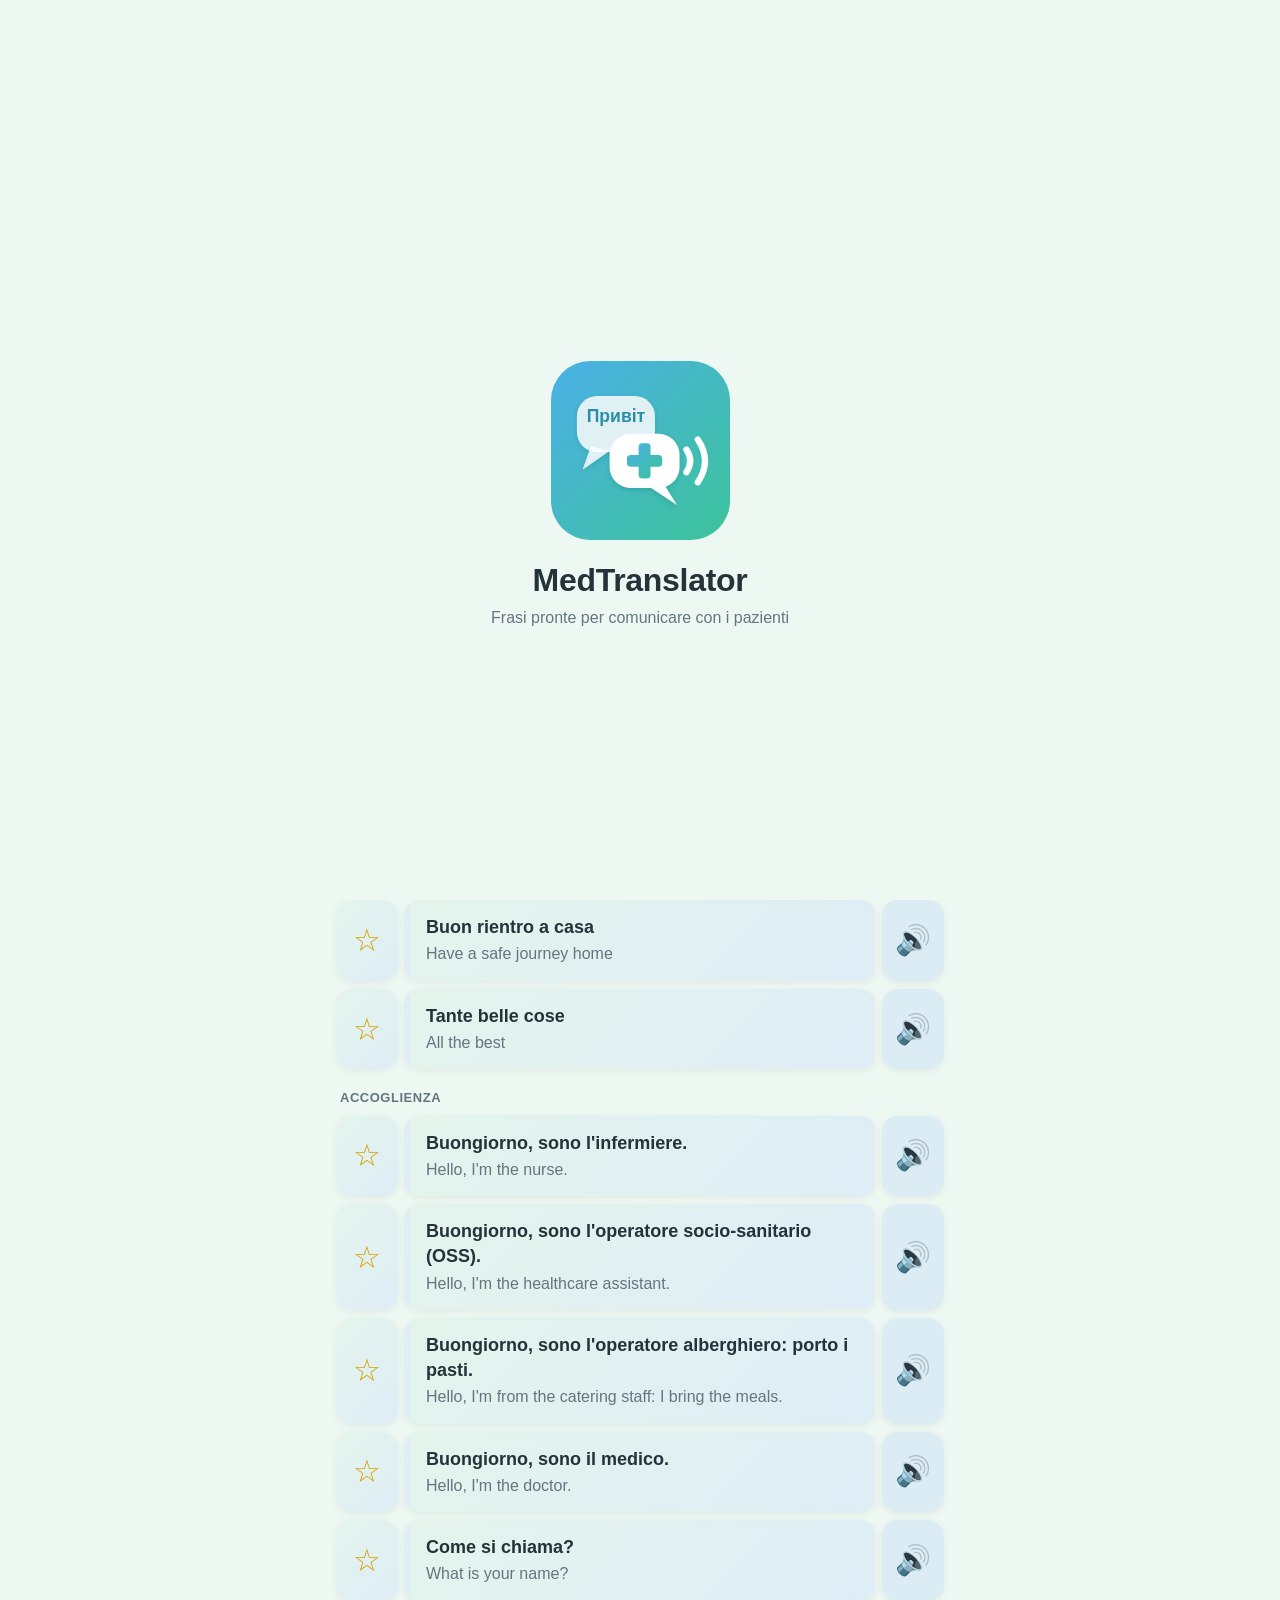
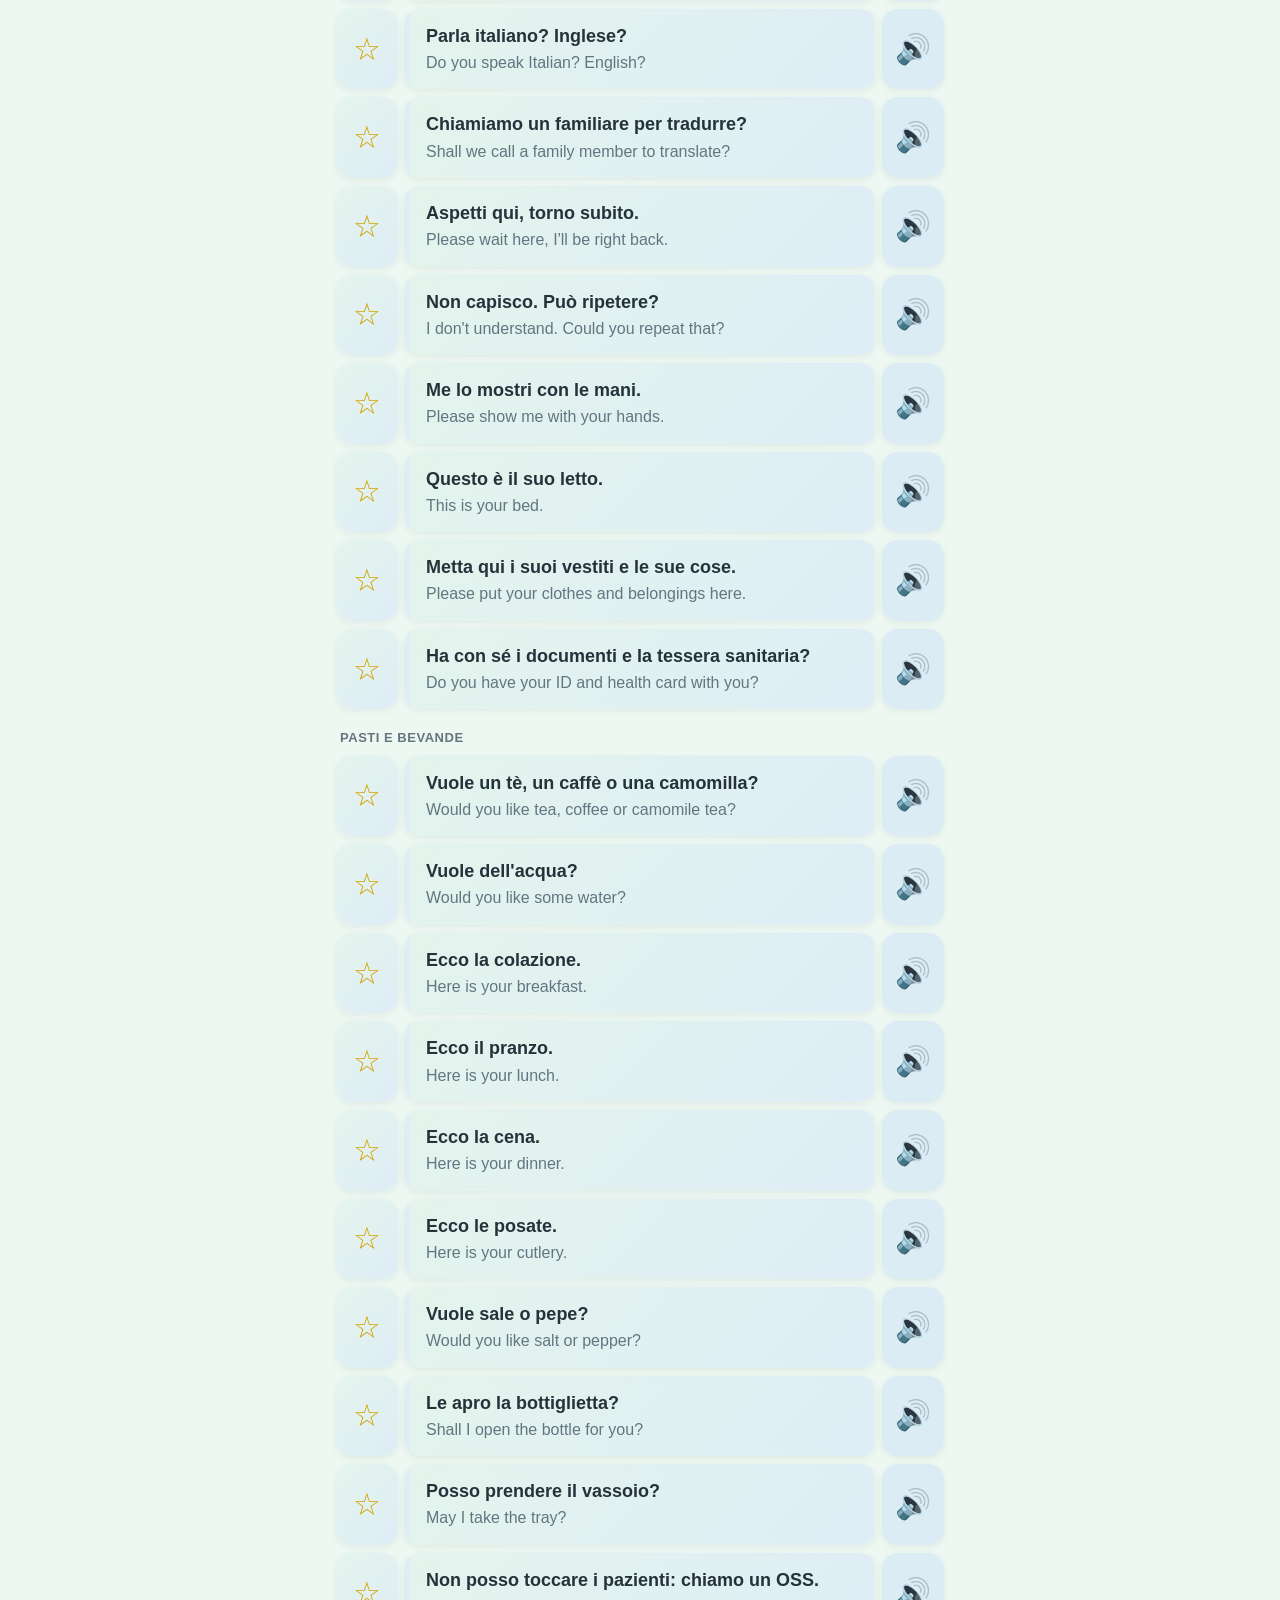
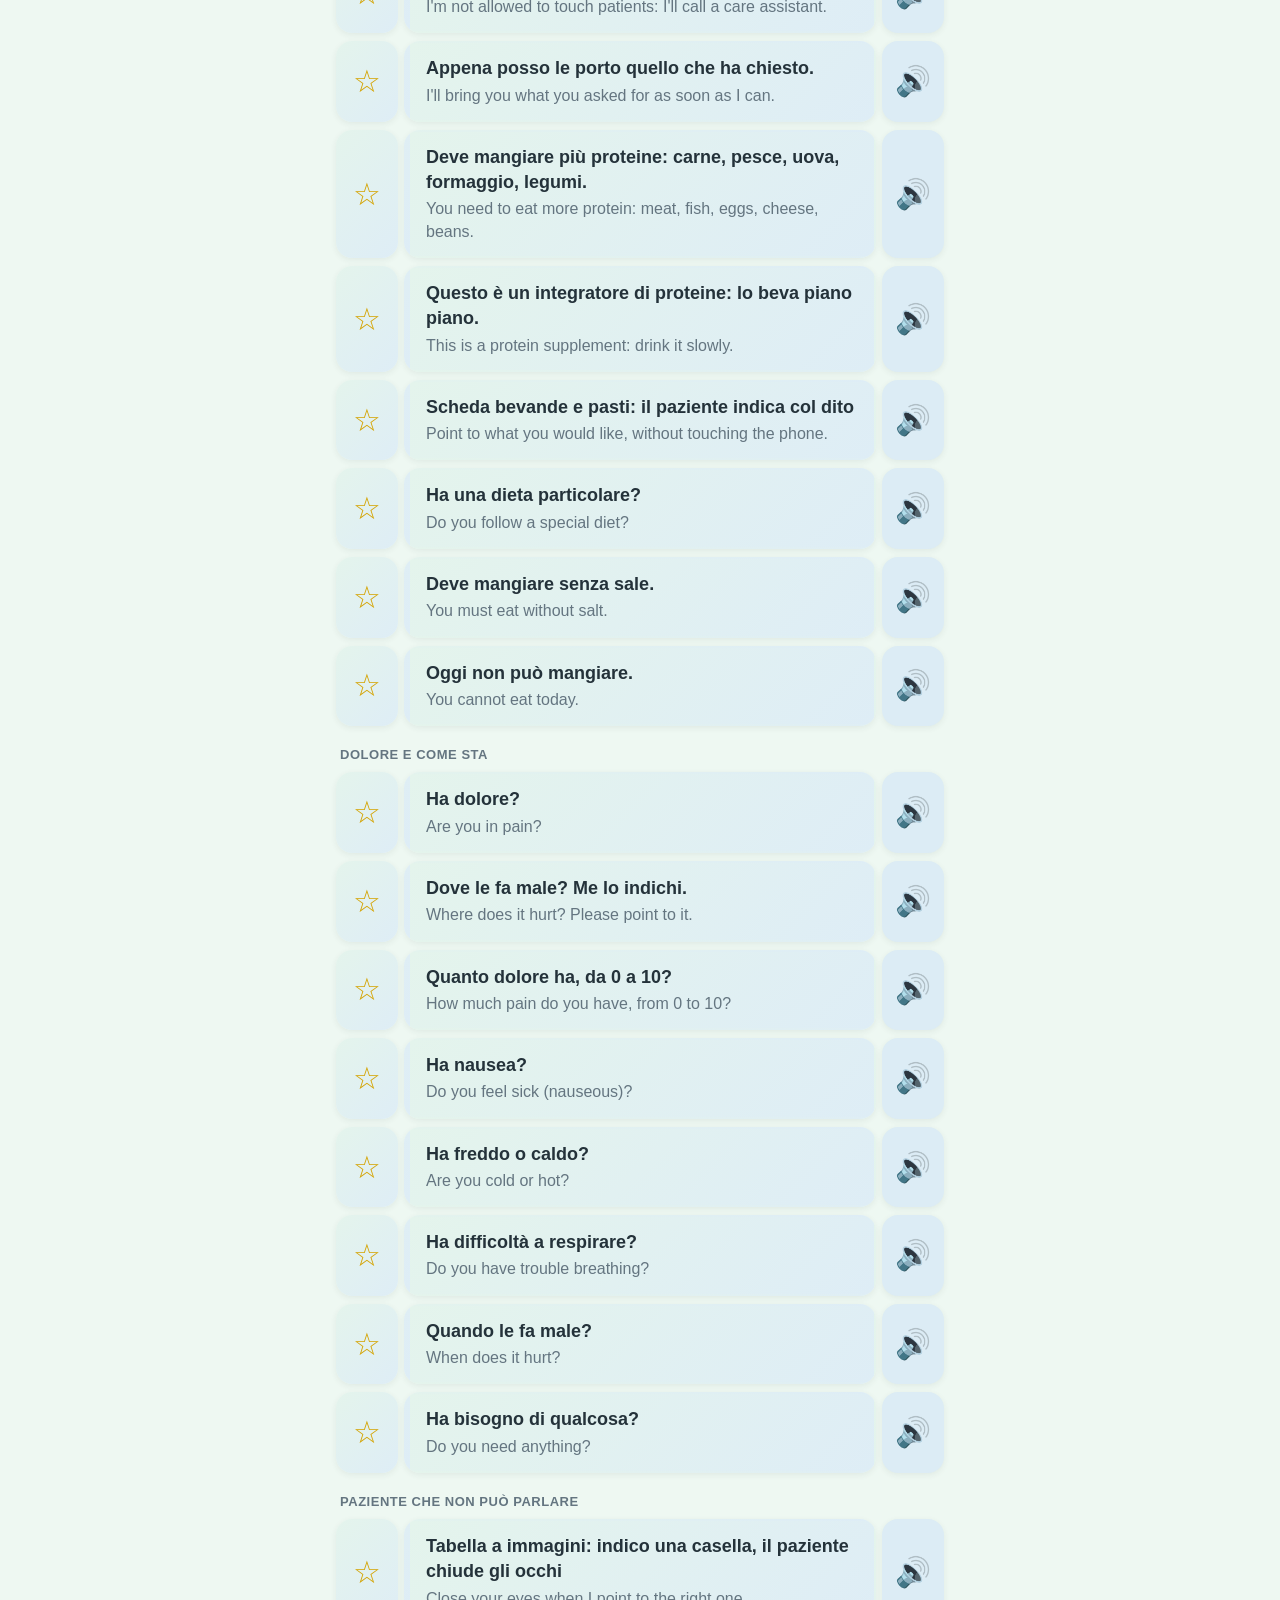
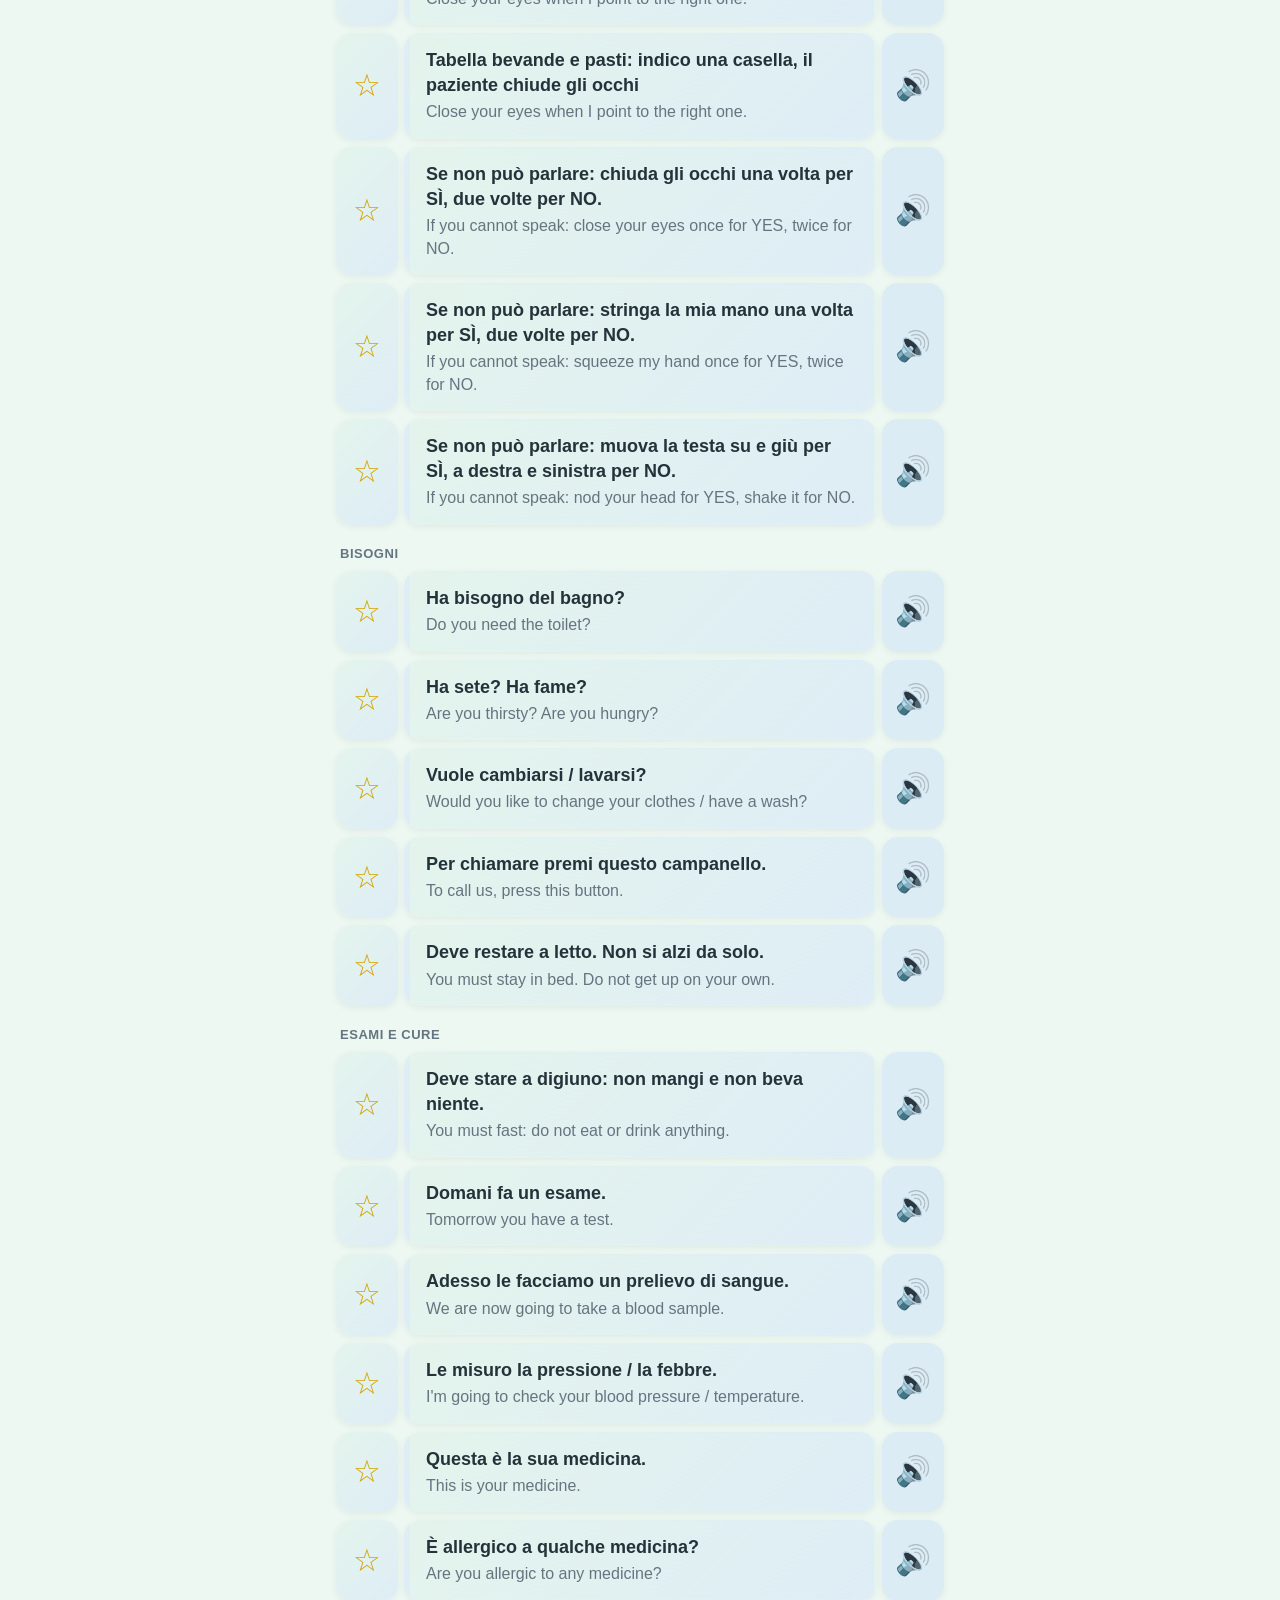
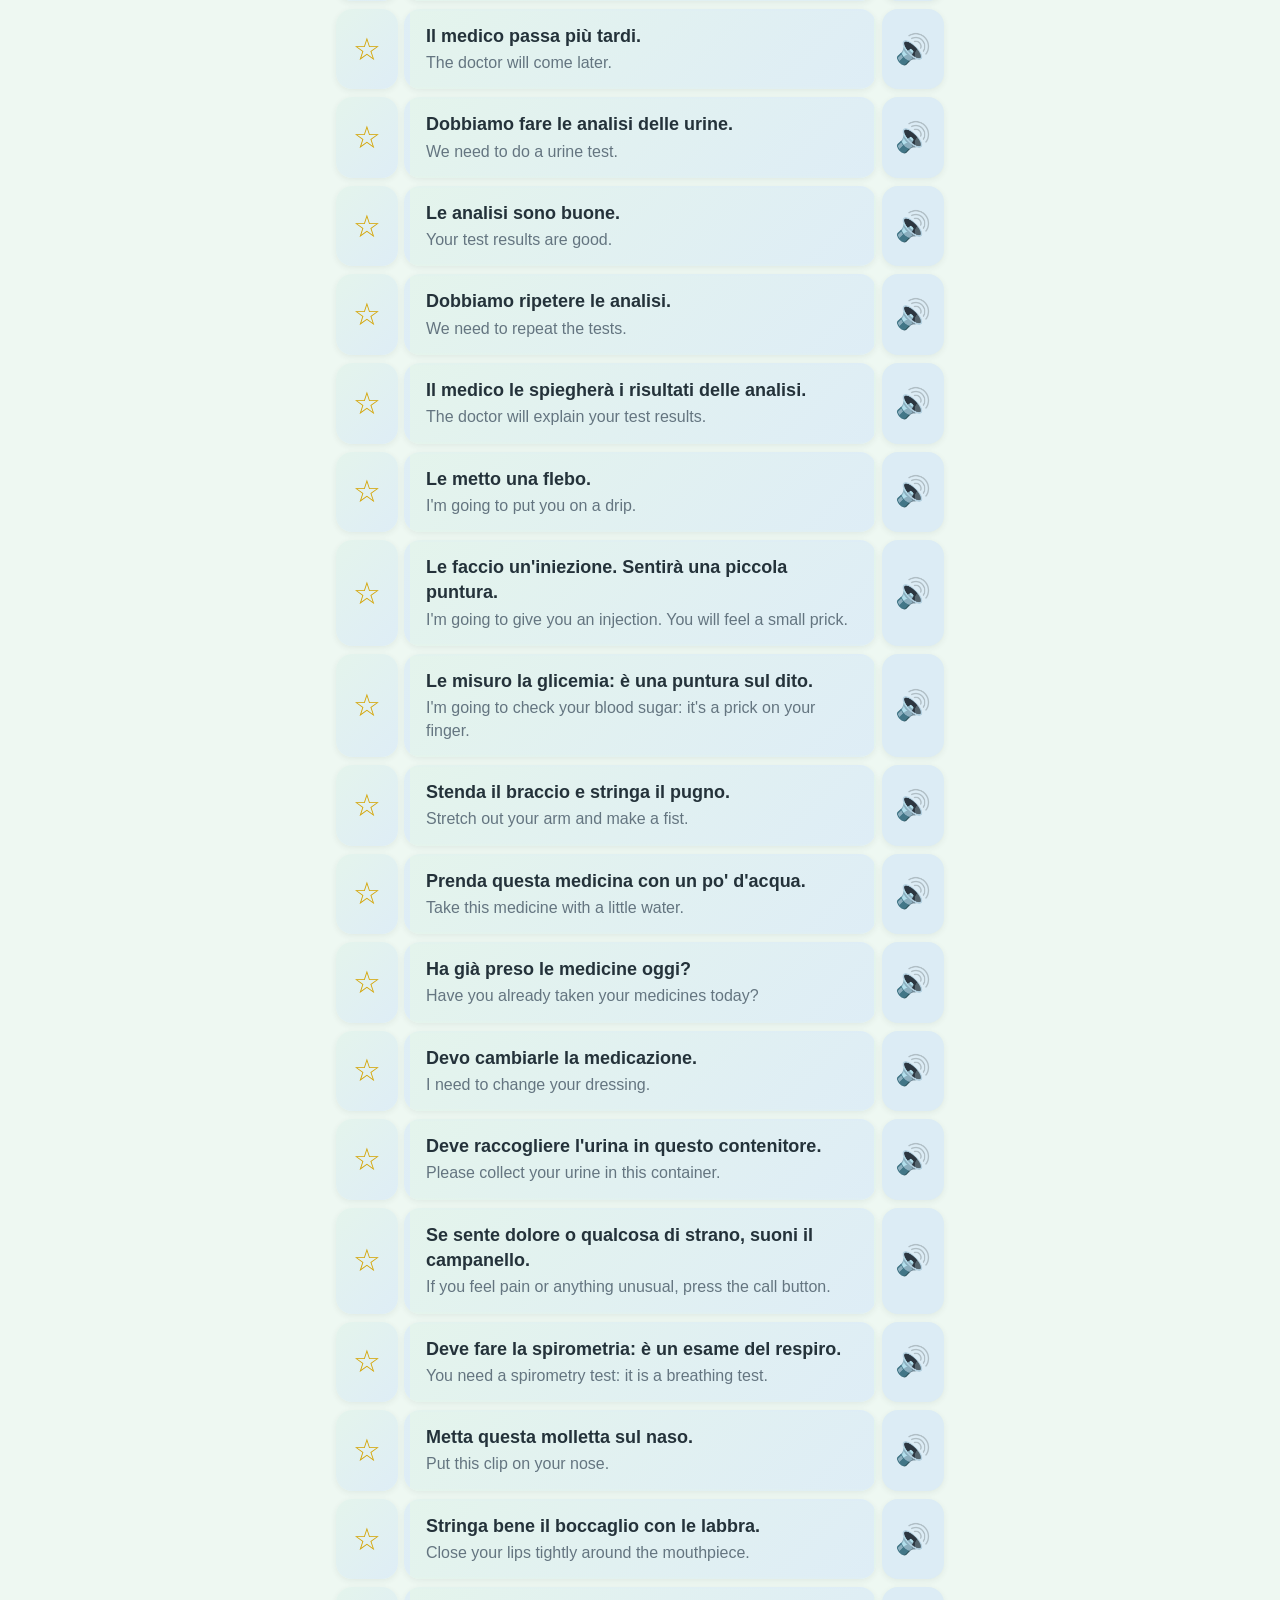
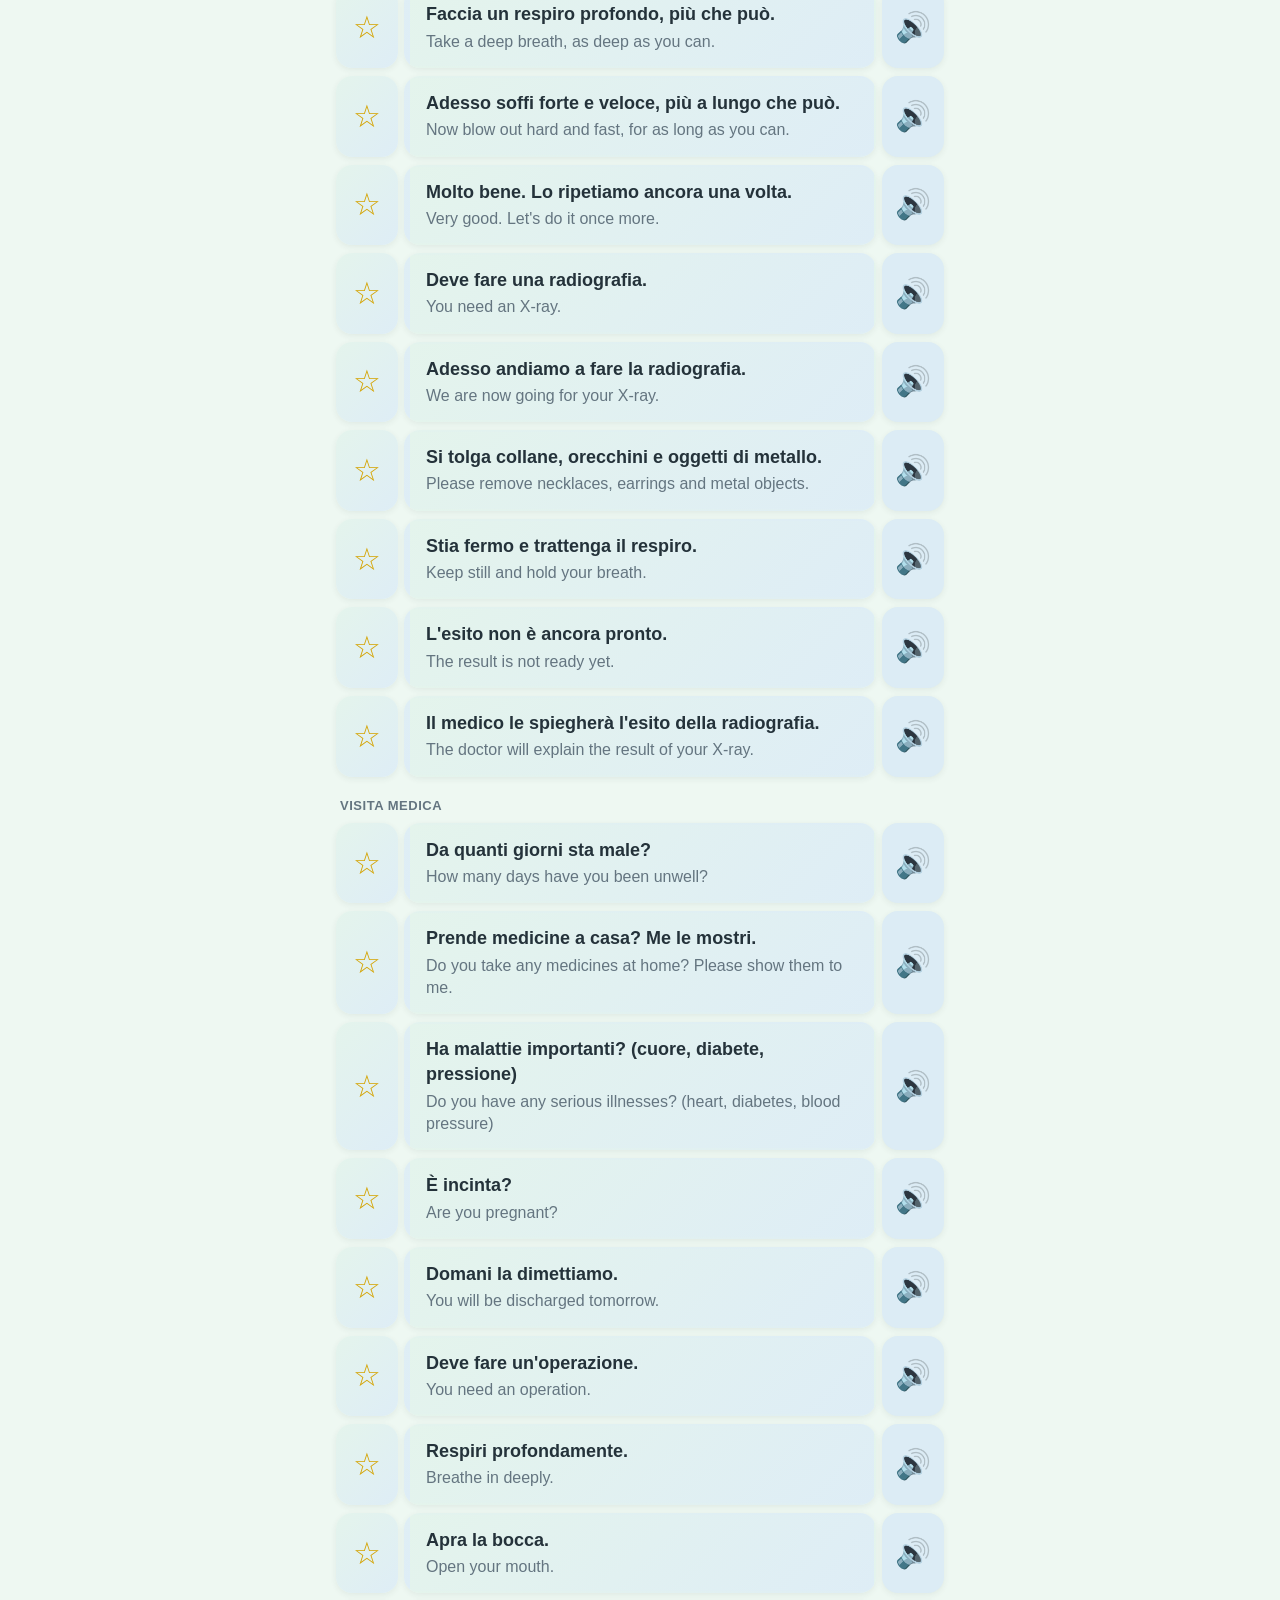
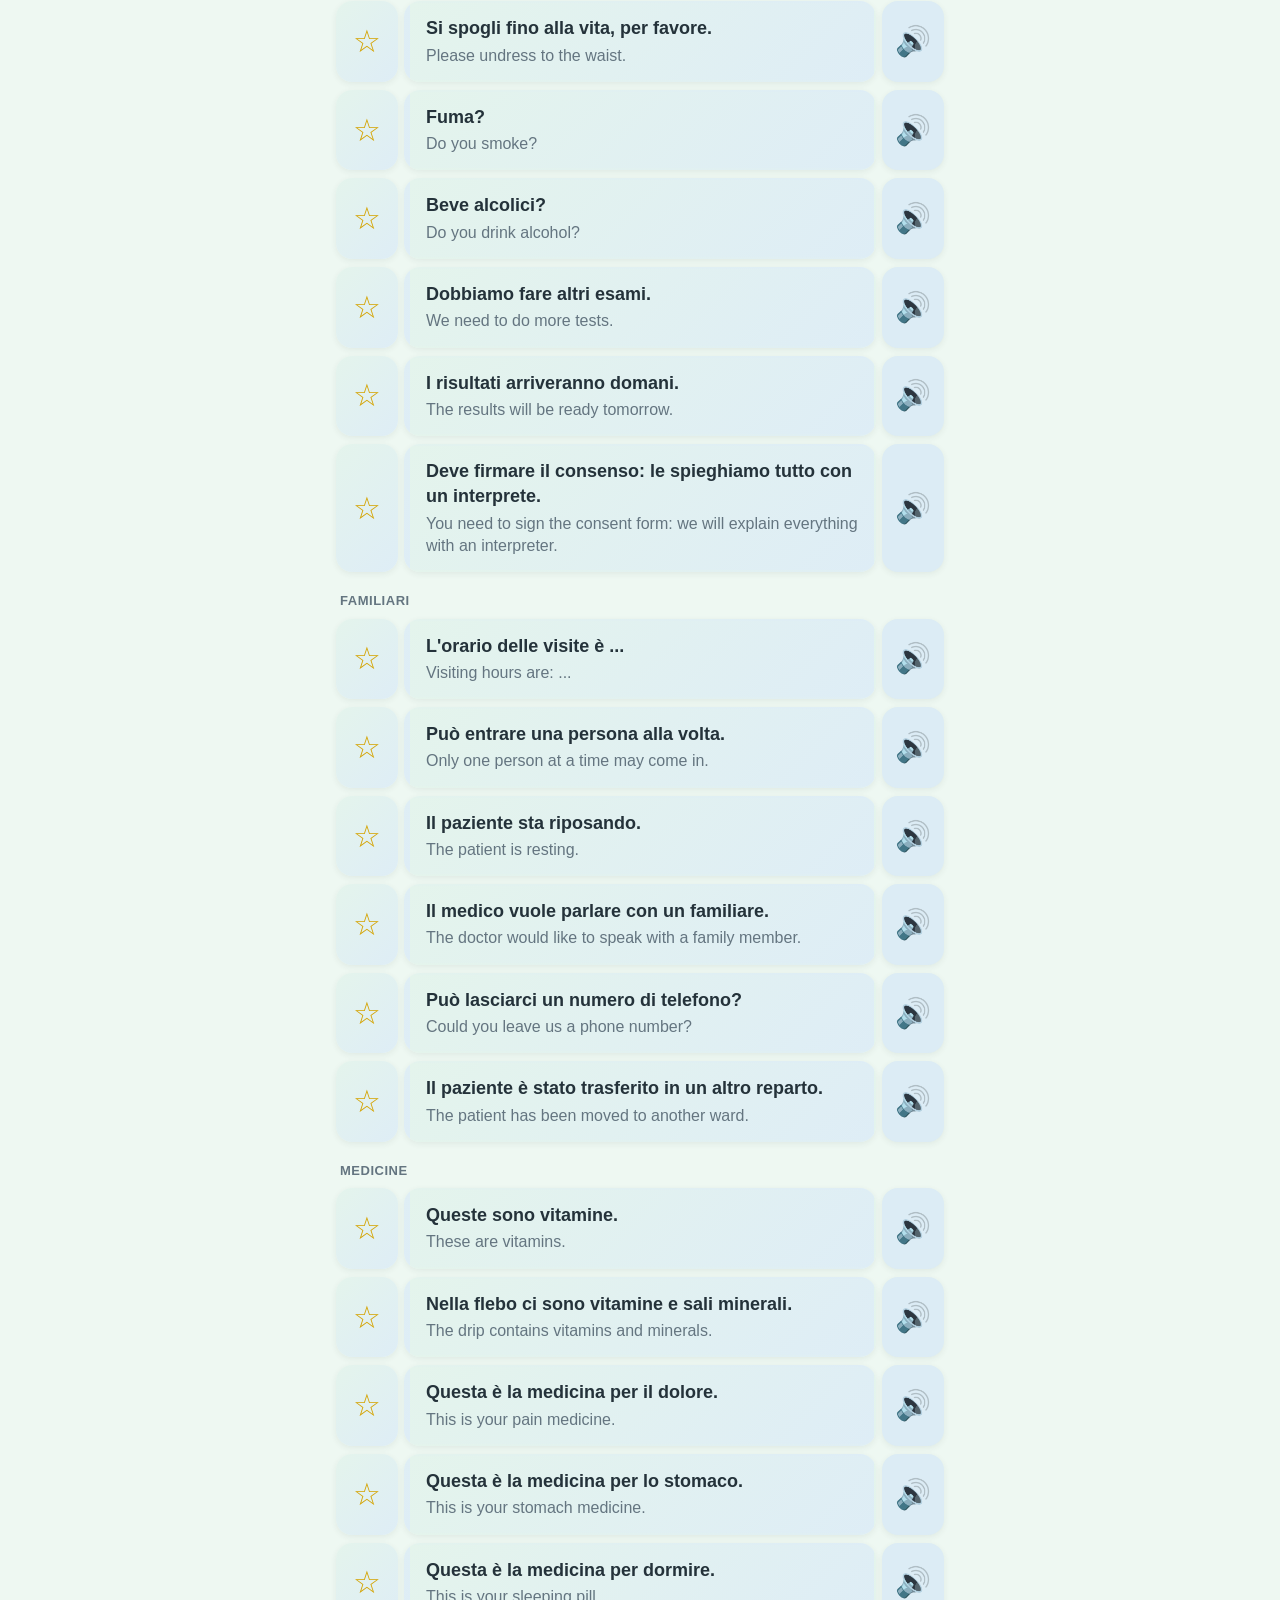
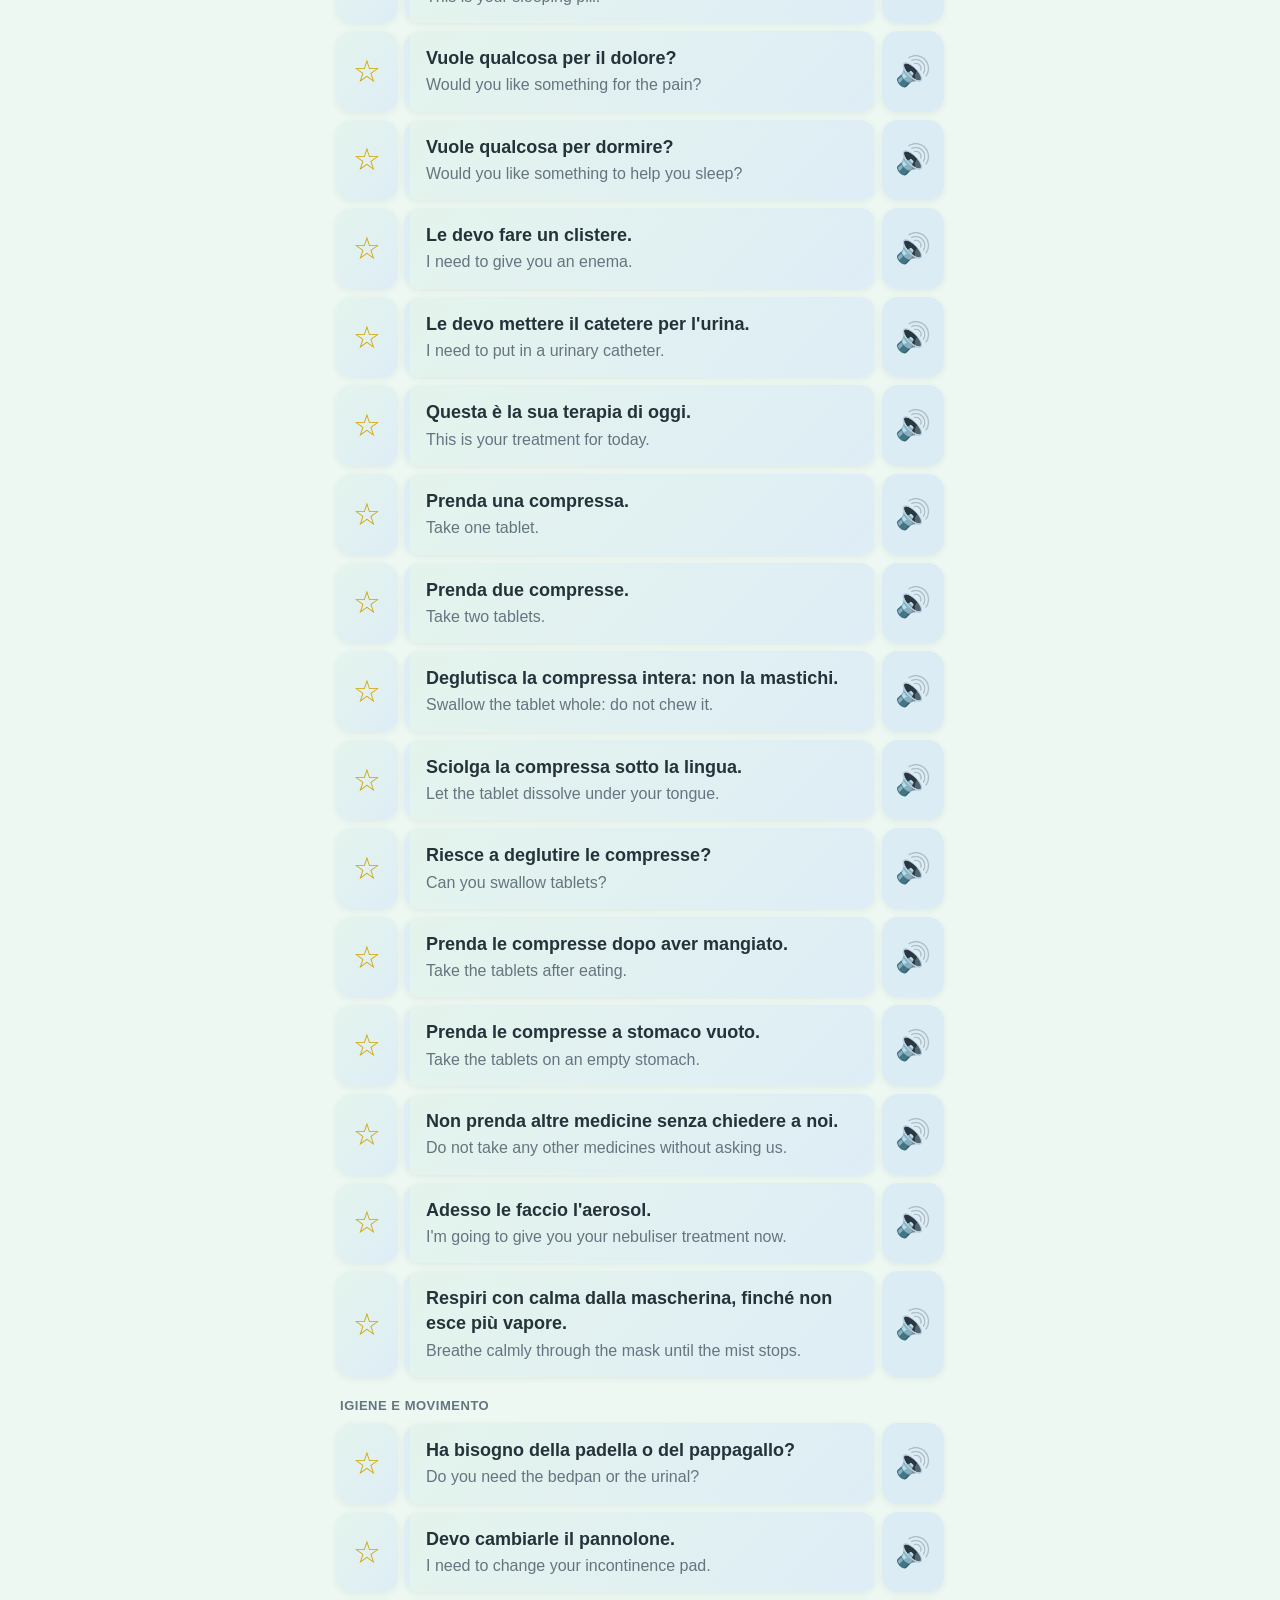
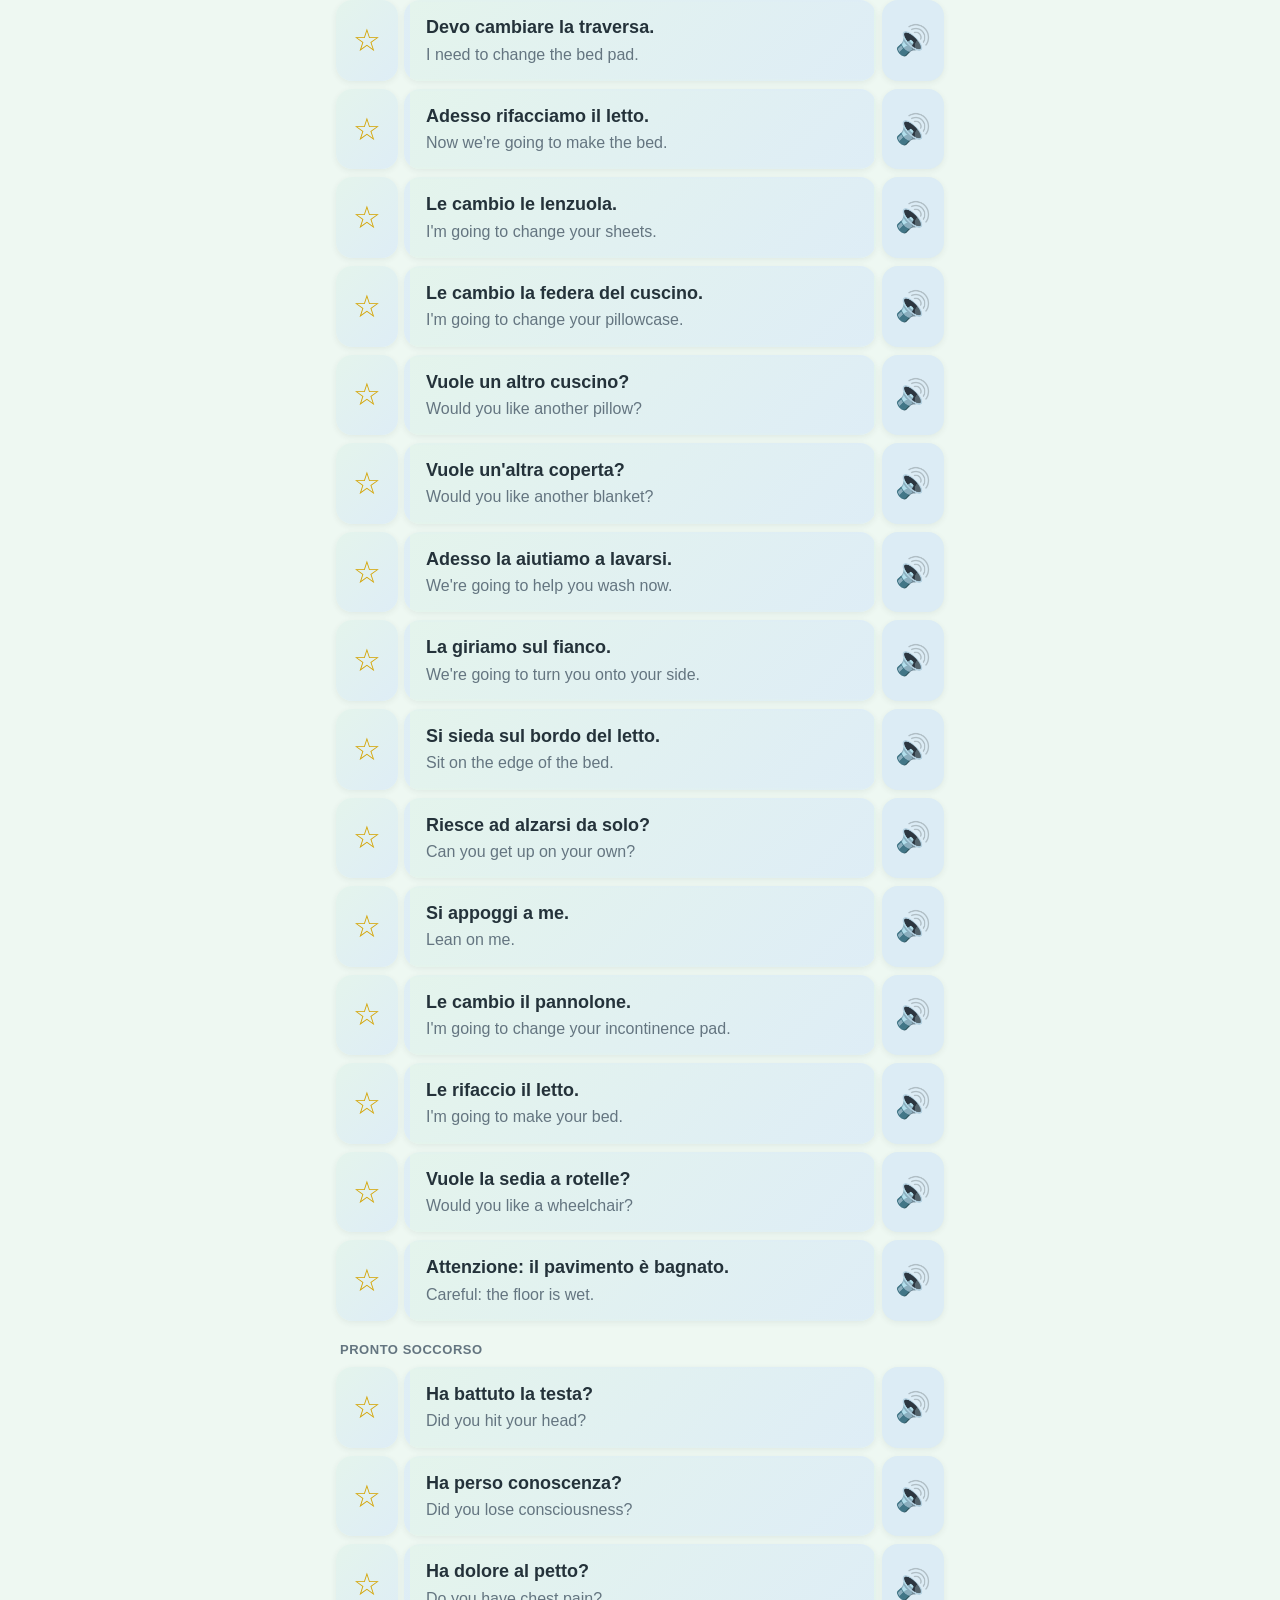
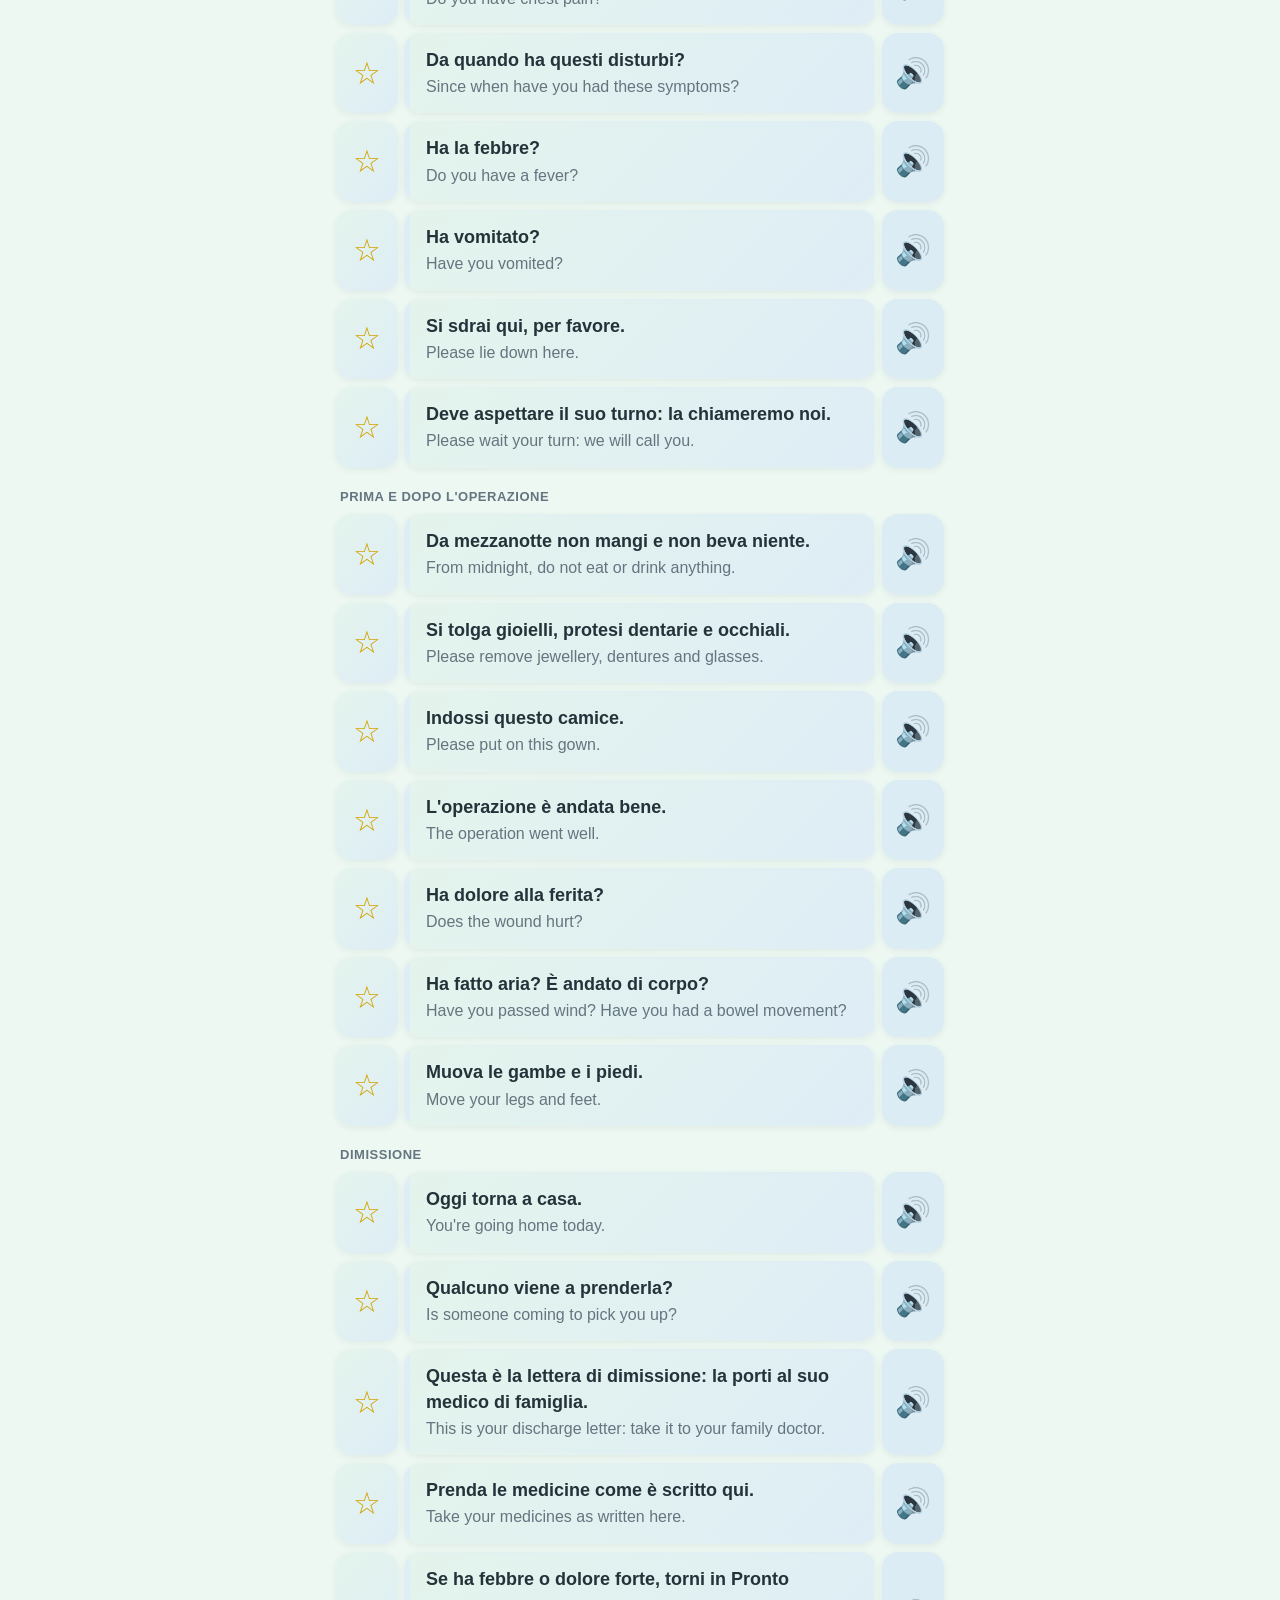
==== commit 05c2ece5: "Firma più piccola e discreta nella schermata di benvenuto Co-Authored-By: Claude Sonnet 5.5 <noreply" ====
--- a/www/index.html
+++ b/www/index.html
@@ -408,7 +408,7 @@
   }
   .firma .marchio { width: 40px; height: 40px; margin-bottom: 4px; }
   .firma-etichetta { font-size: 13px; letter-spacing: 1.5px; text-transform: uppercase; color: var(--tenue); }
-  .firma-nome { font-family: "Caveat", "Segoe Script", "Brush Script MT", cursive; font-size: 36px; font-weight: 600; line-height: 1.1; color: var(--blu); }
+  .firma-nome { font-family: "Caveat", "Segoe Script", "Brush Script MT", cursive; font-size: 22px; font-weight: 500; line-height: 1.1; color: var(--blu); opacity: .8; }
   .firma-nota { font-size: 13px; color: var(--tenue); max-width: 34ch; }
 
   /* Layout v2 (4/10/2026): in alto solo le lingue scelte; comandi in basso sotto il pollice;
@@ -2979,7 +2979,7 @@
   function apriArgomenti() { var a = document.getElementById('argomenti'); a.classList.add('aperto'); a.scrollTop = 0; }
   function chiudiArgomenti() { document.getElementById('argomenti').classList.remove('aperto'); }
   // ---------- Scelta della mansione dalla barra in alto ----------
-  function figuraRuolo(r) { return '<svg viewBox="8 0 104 104" aria-hidden="true"><use href="#fig-' + r + '"></use></svg>'; }
+  function figuraRuolo(r) { return '<svg viewBox="10 -8 100 112" aria-hidden="true"><use href="#fig-' + r + '" width="120" height="104"></use></svg>'; }
   function apriScelta() {
     var h = ['M', 'I', 'S', 'A'].map(function (c) {
       return '<button type="button" class="sr-opt r-' + c + (c === ruolo ? ' on' : '') + '" onclick="cambiaRuolo(\'' + c + '\')">' +
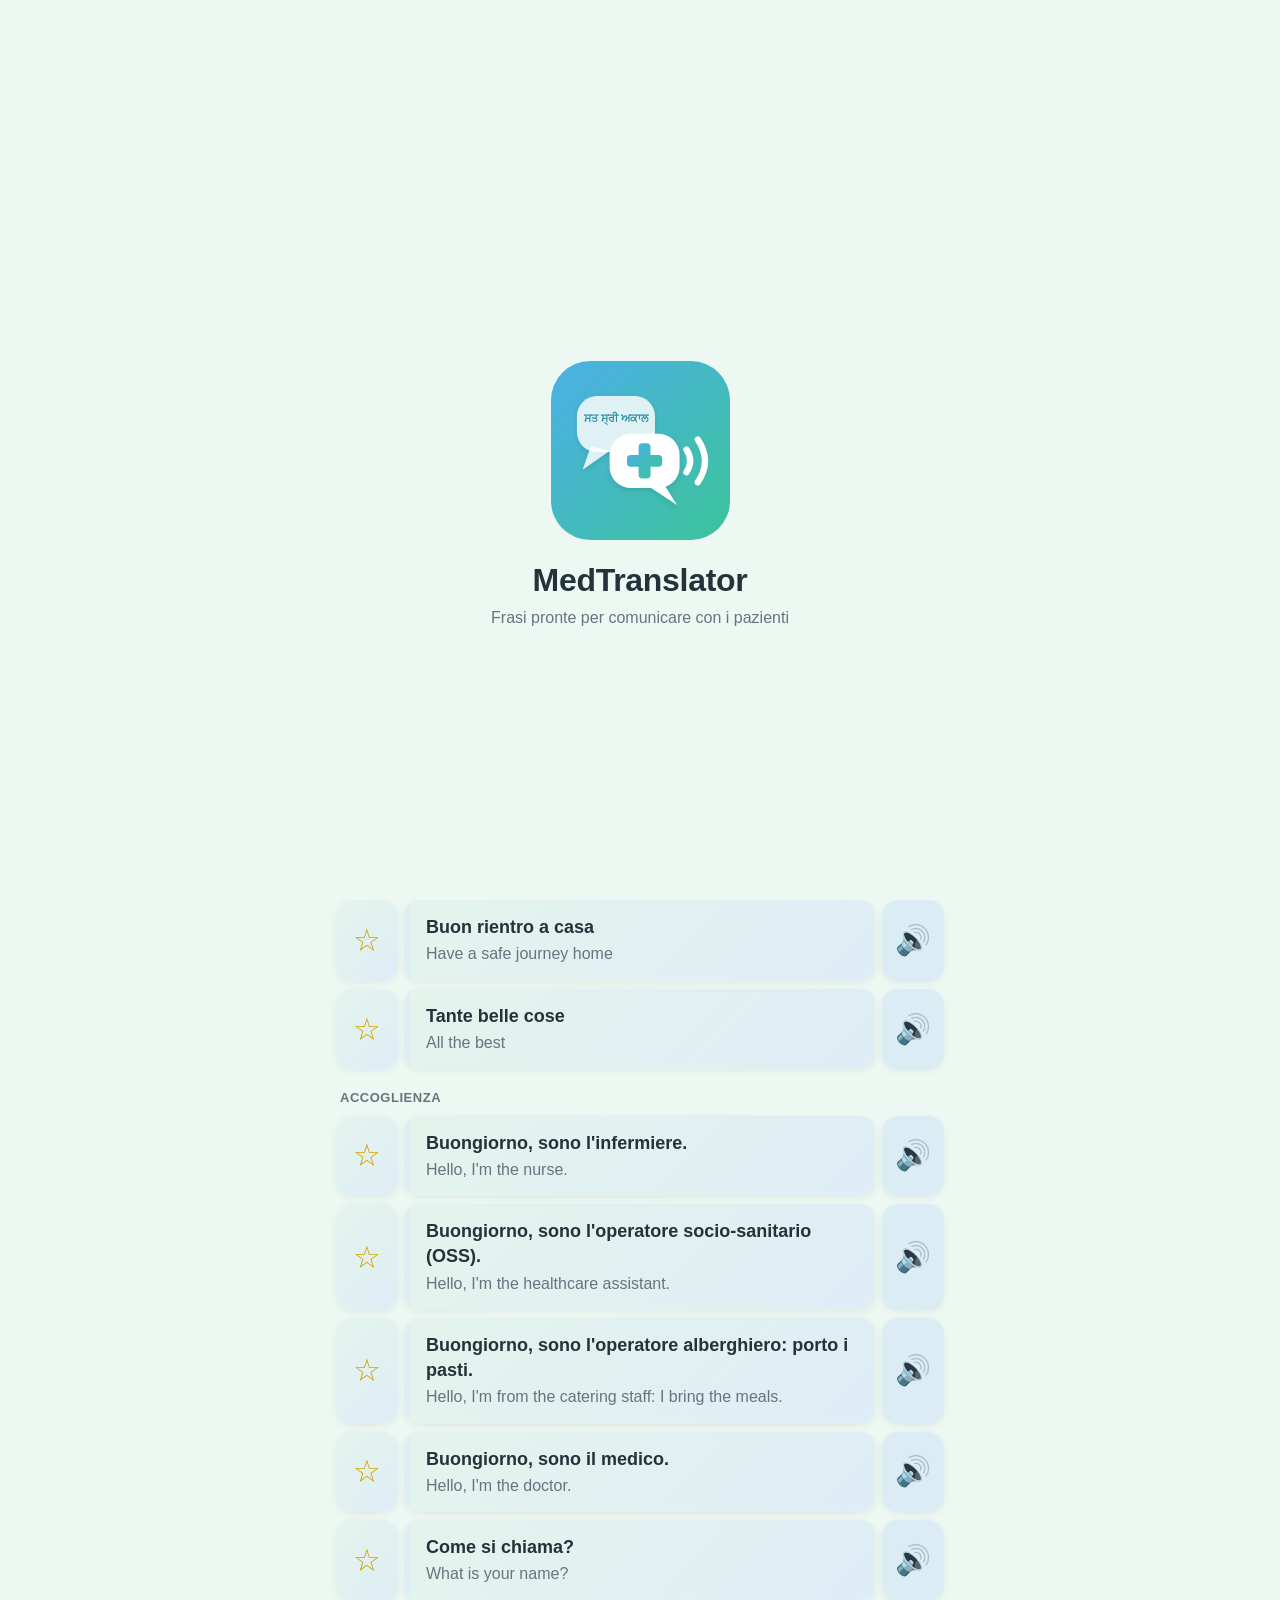
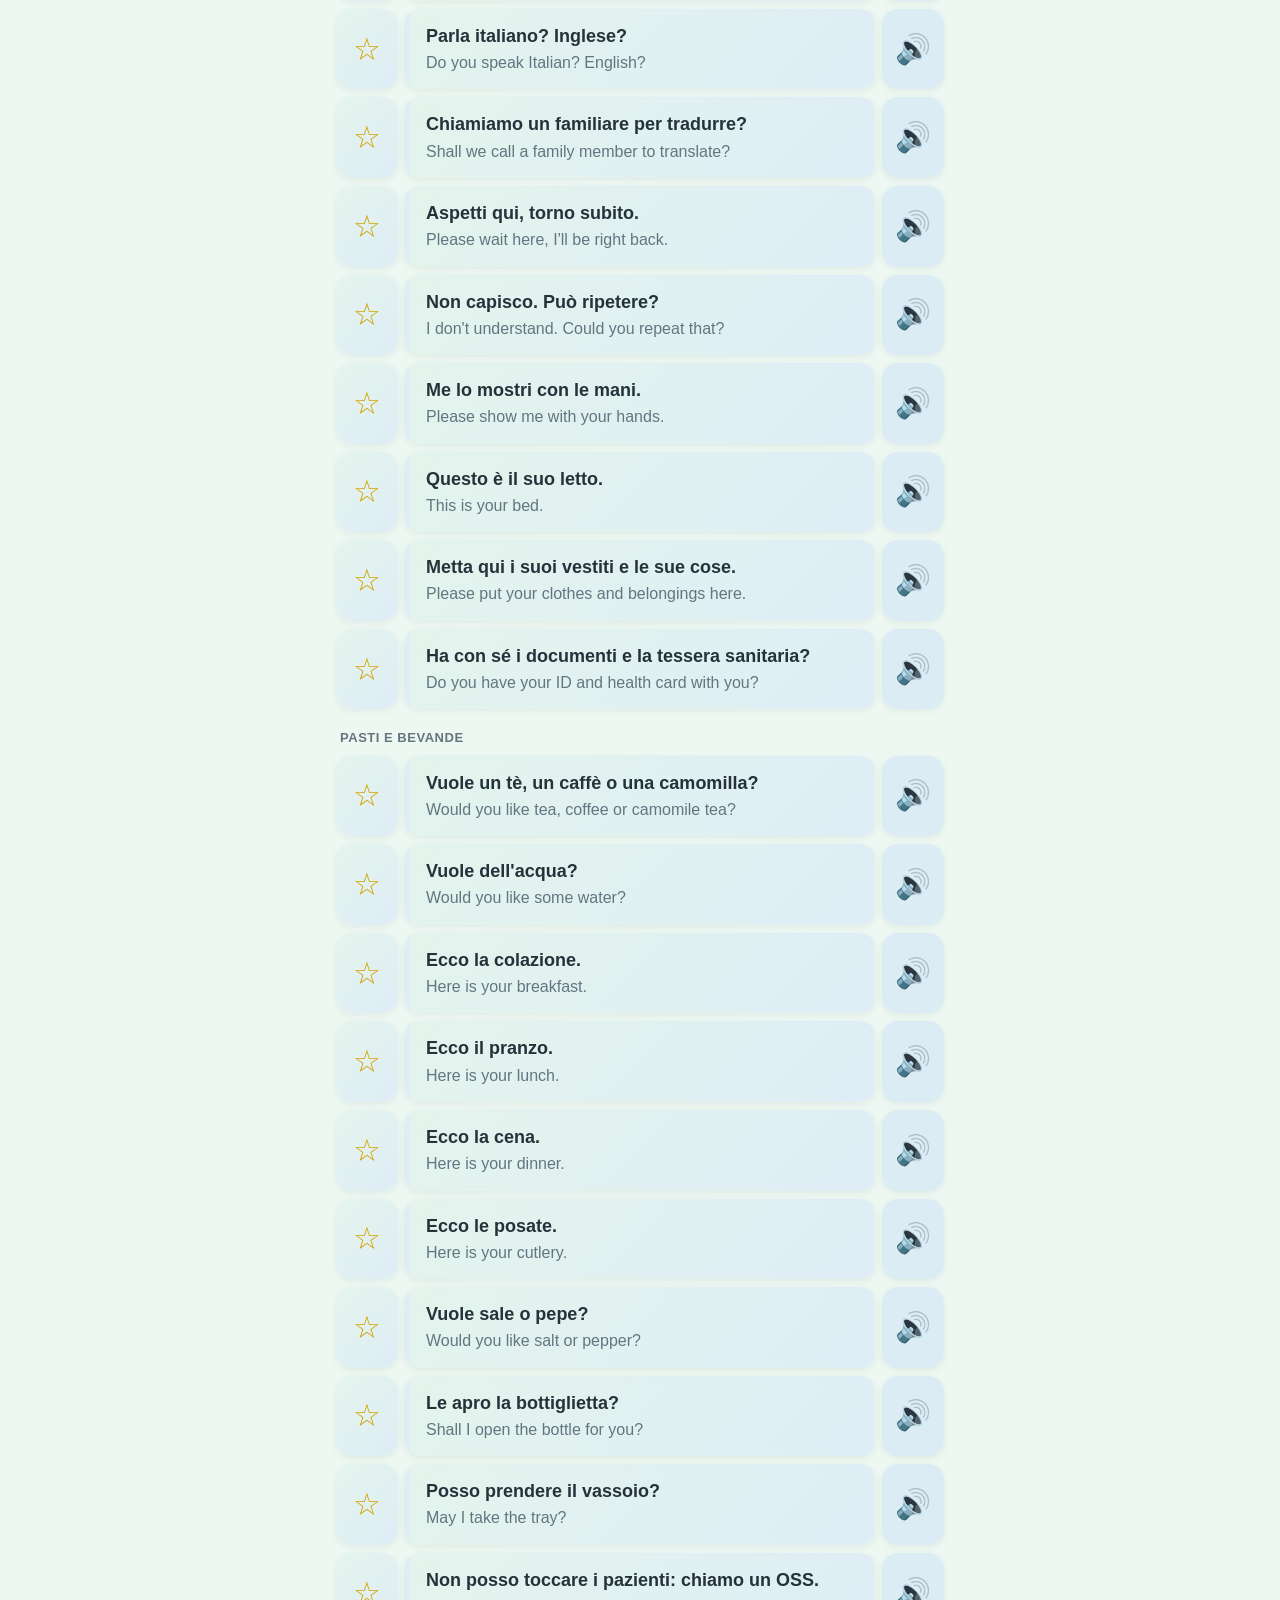
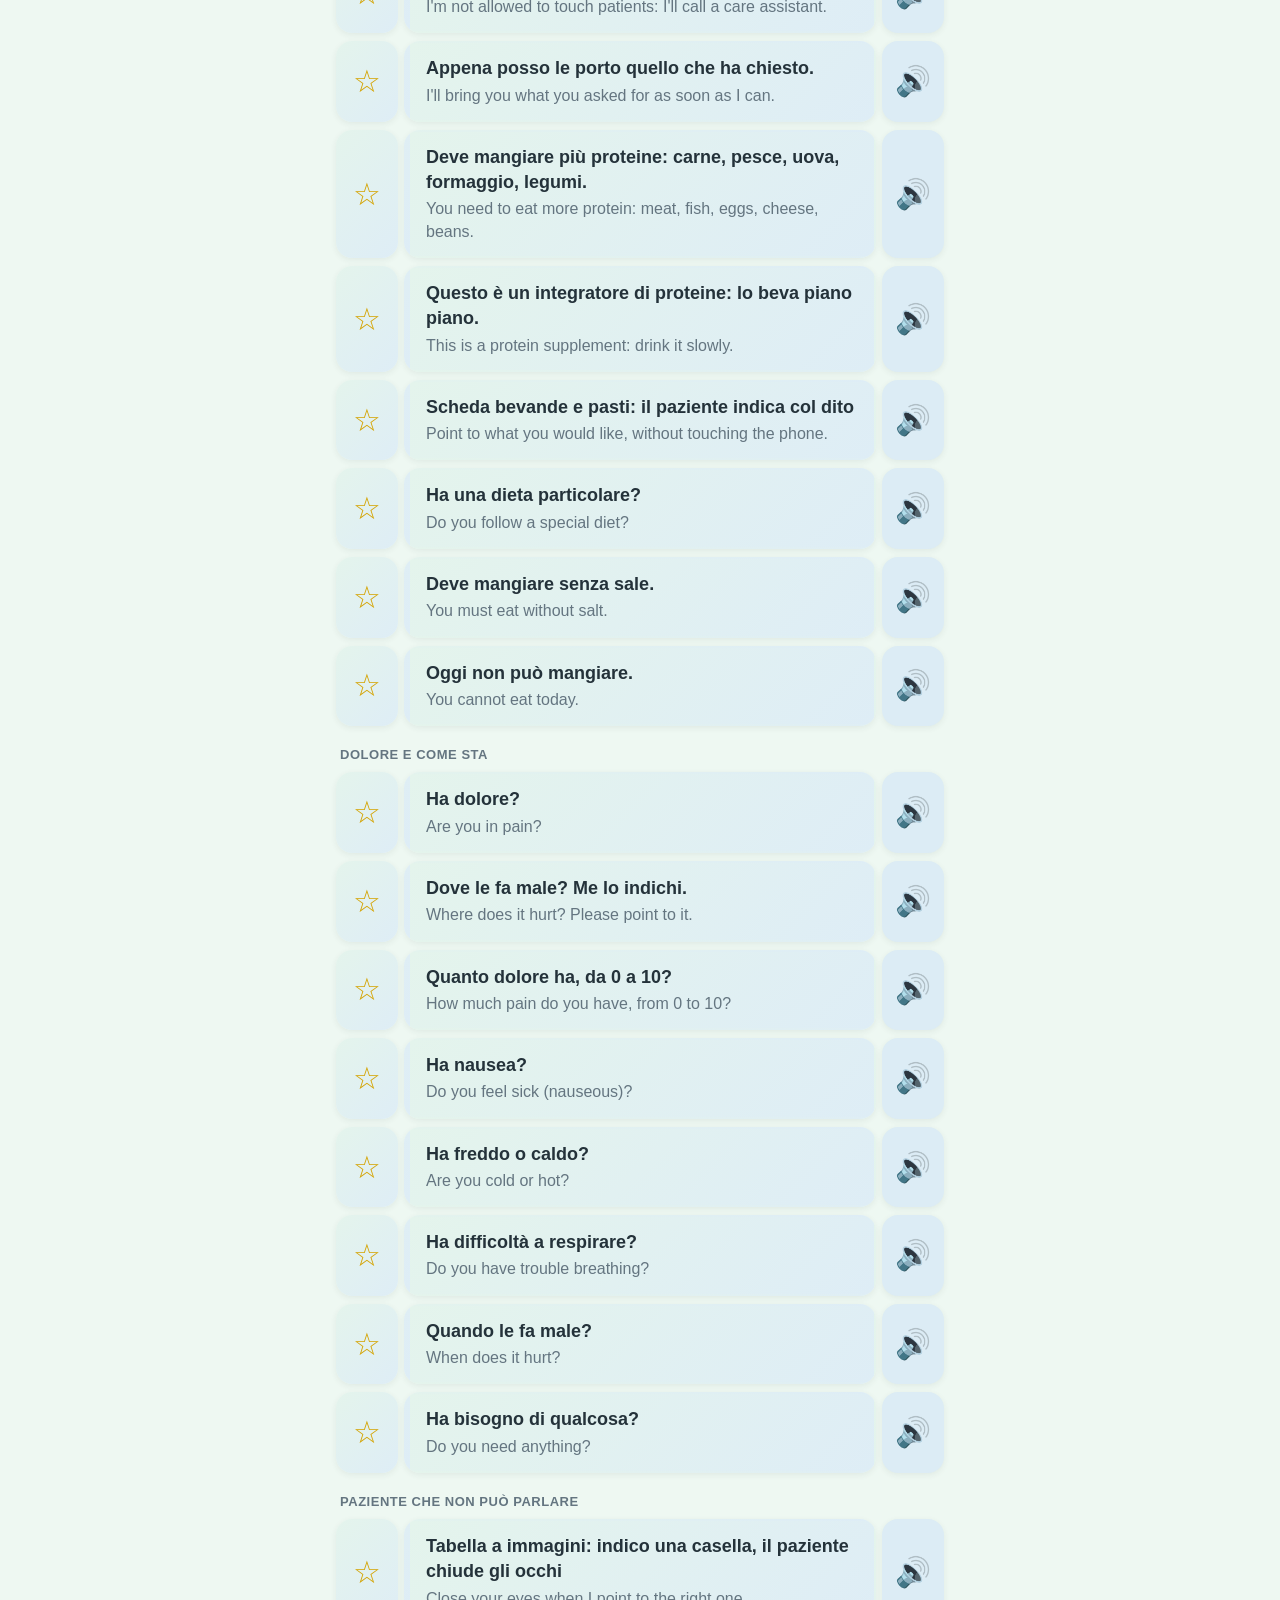
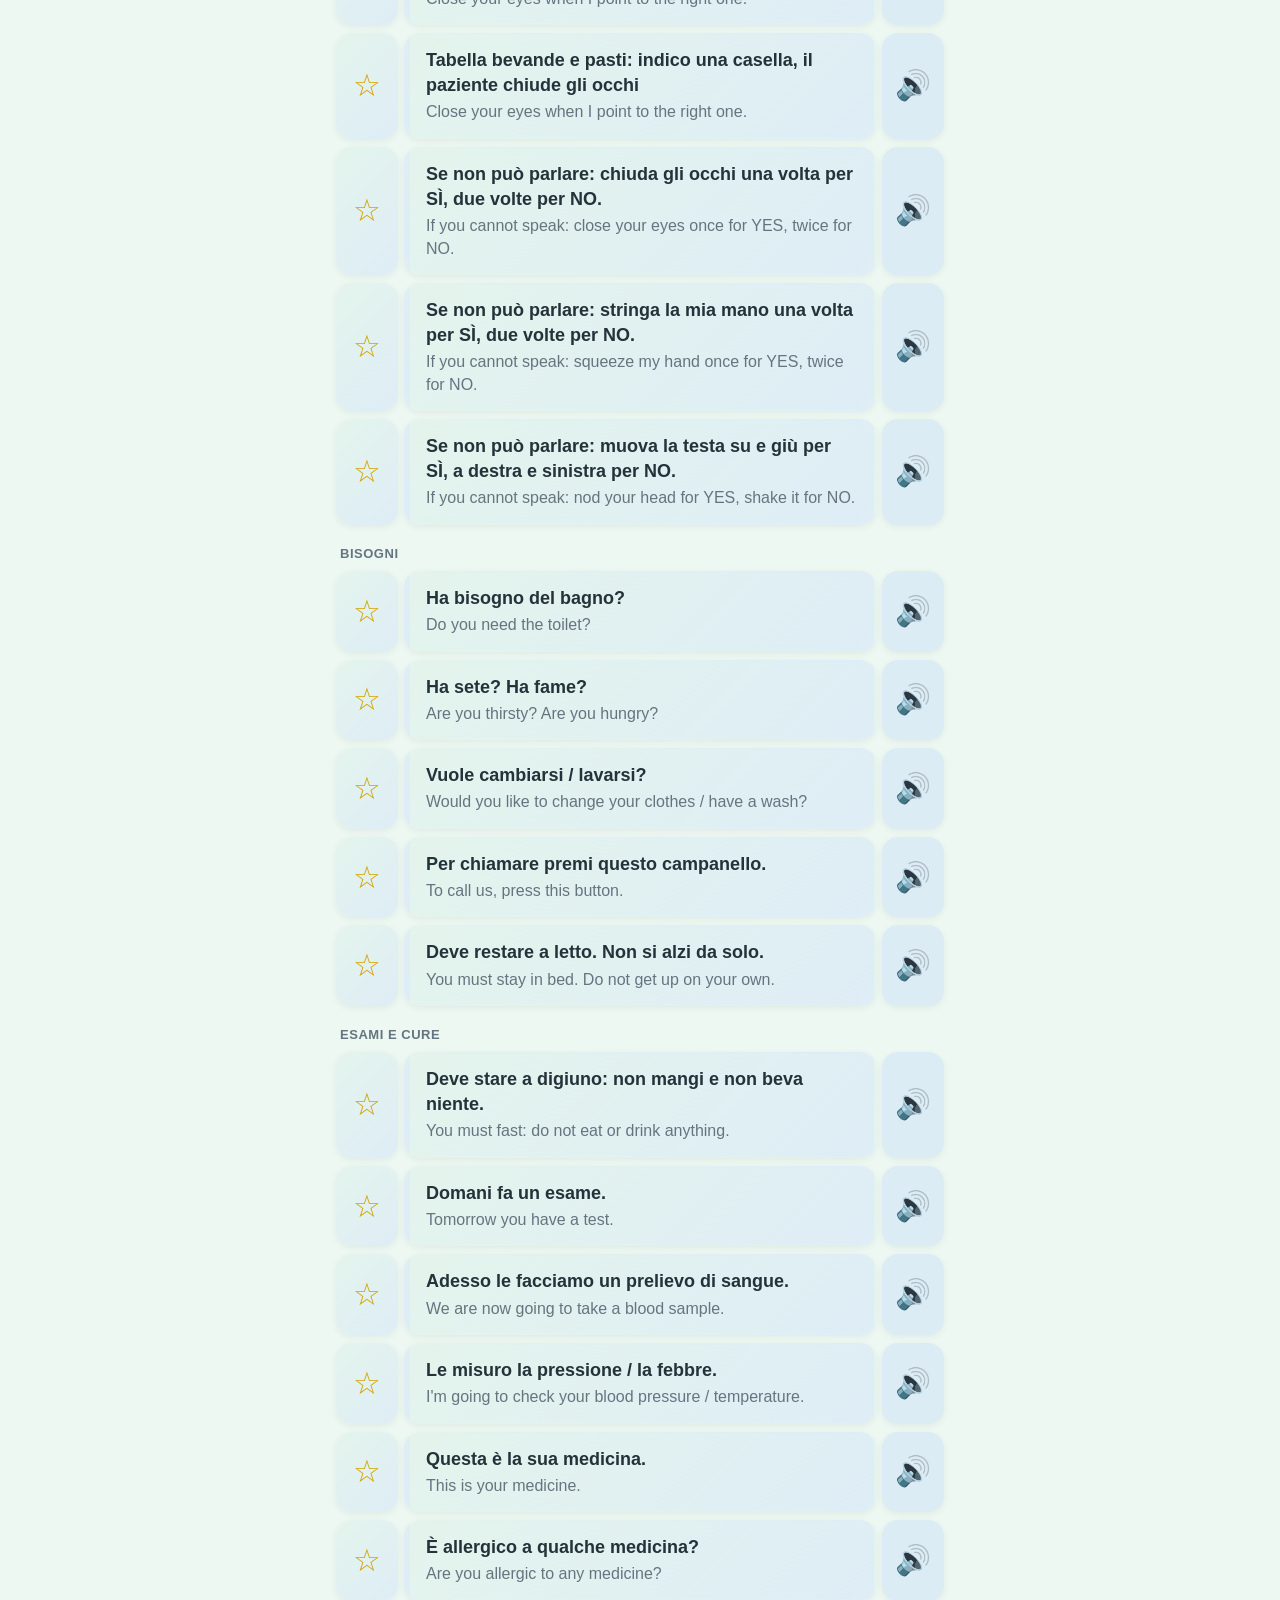
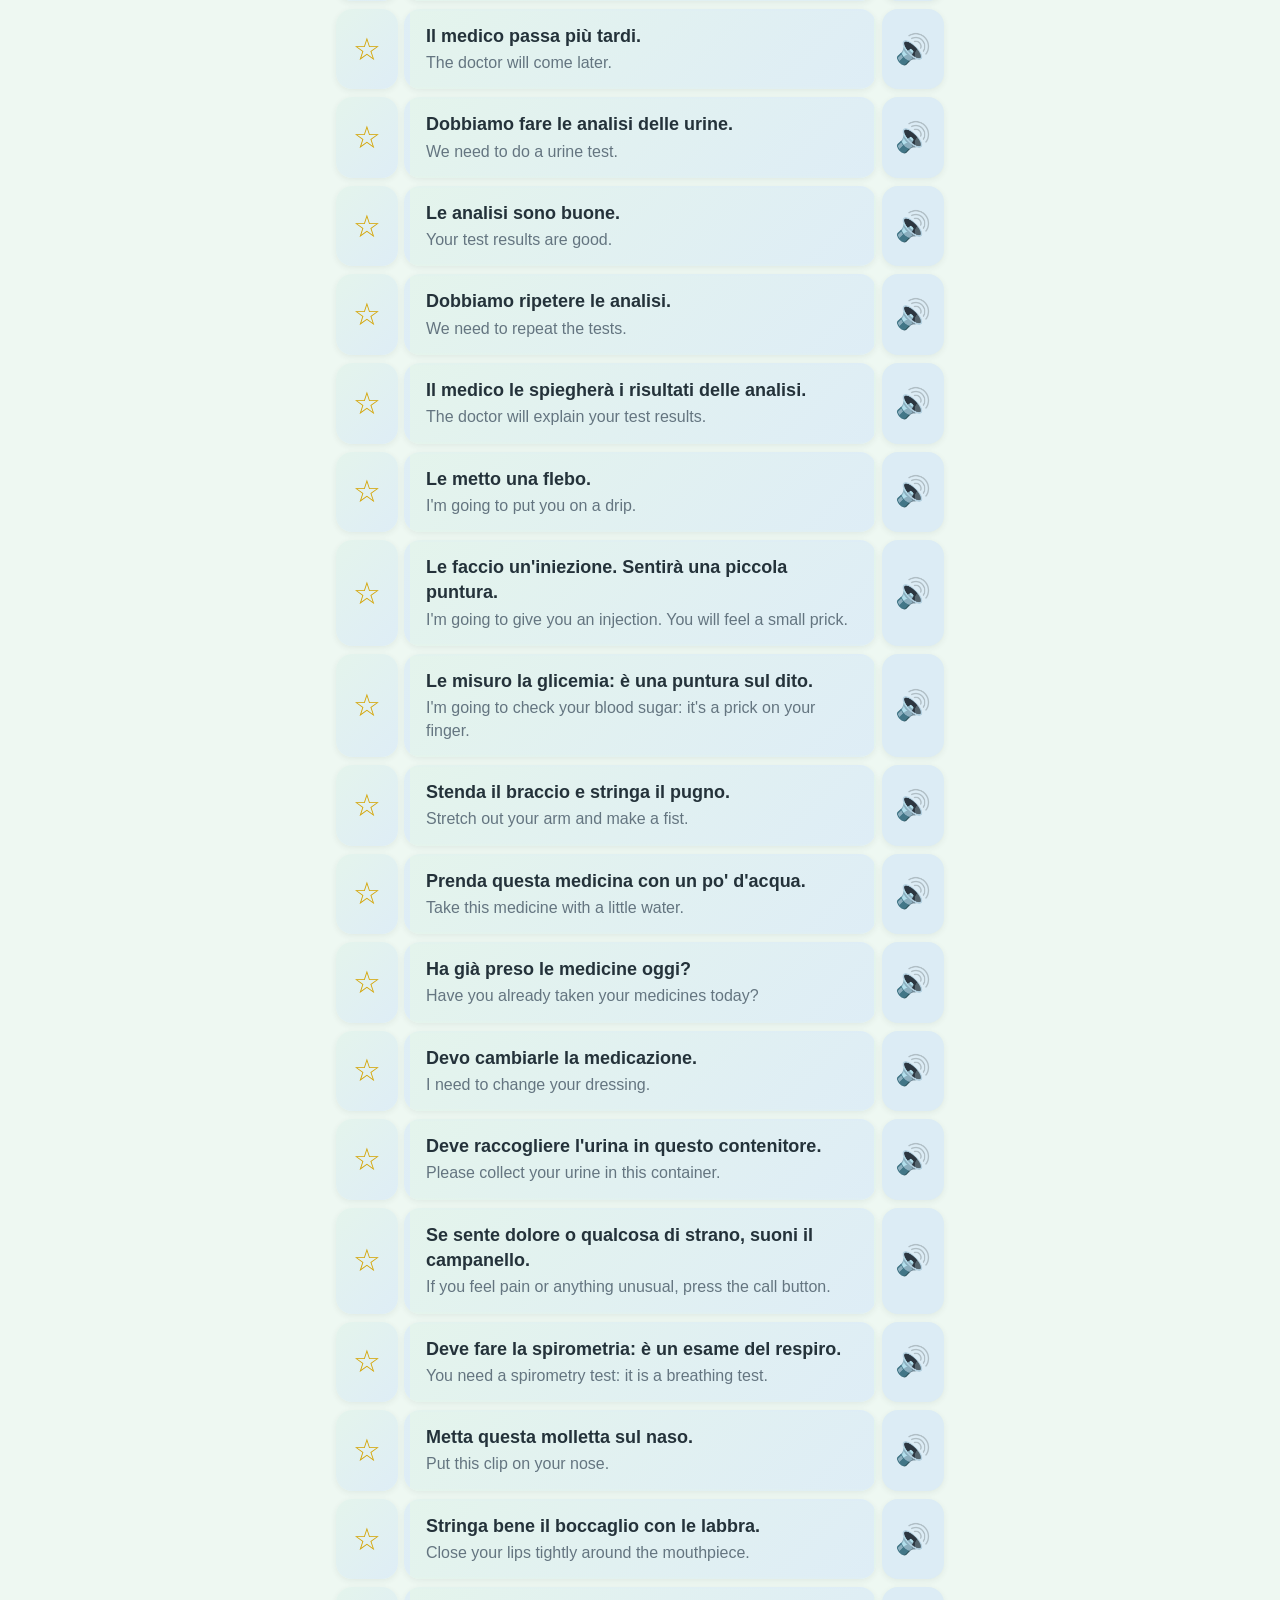
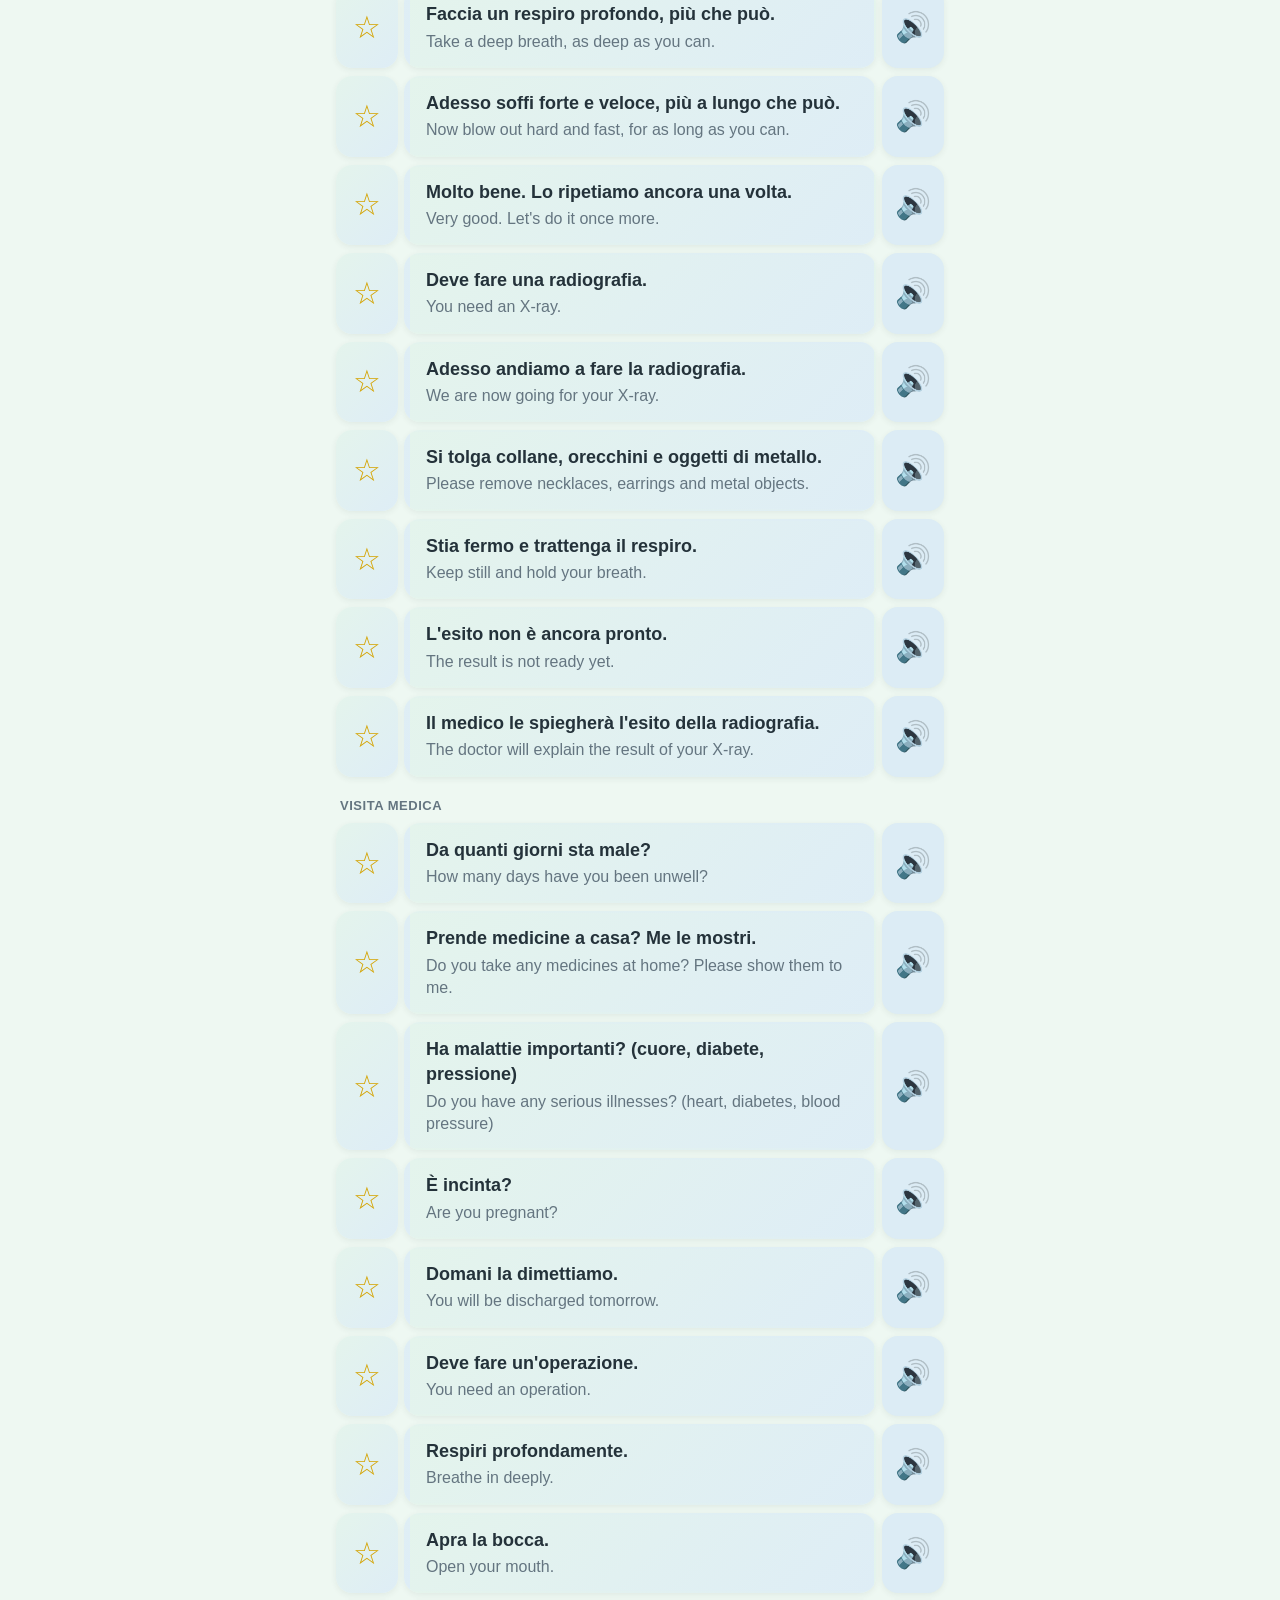
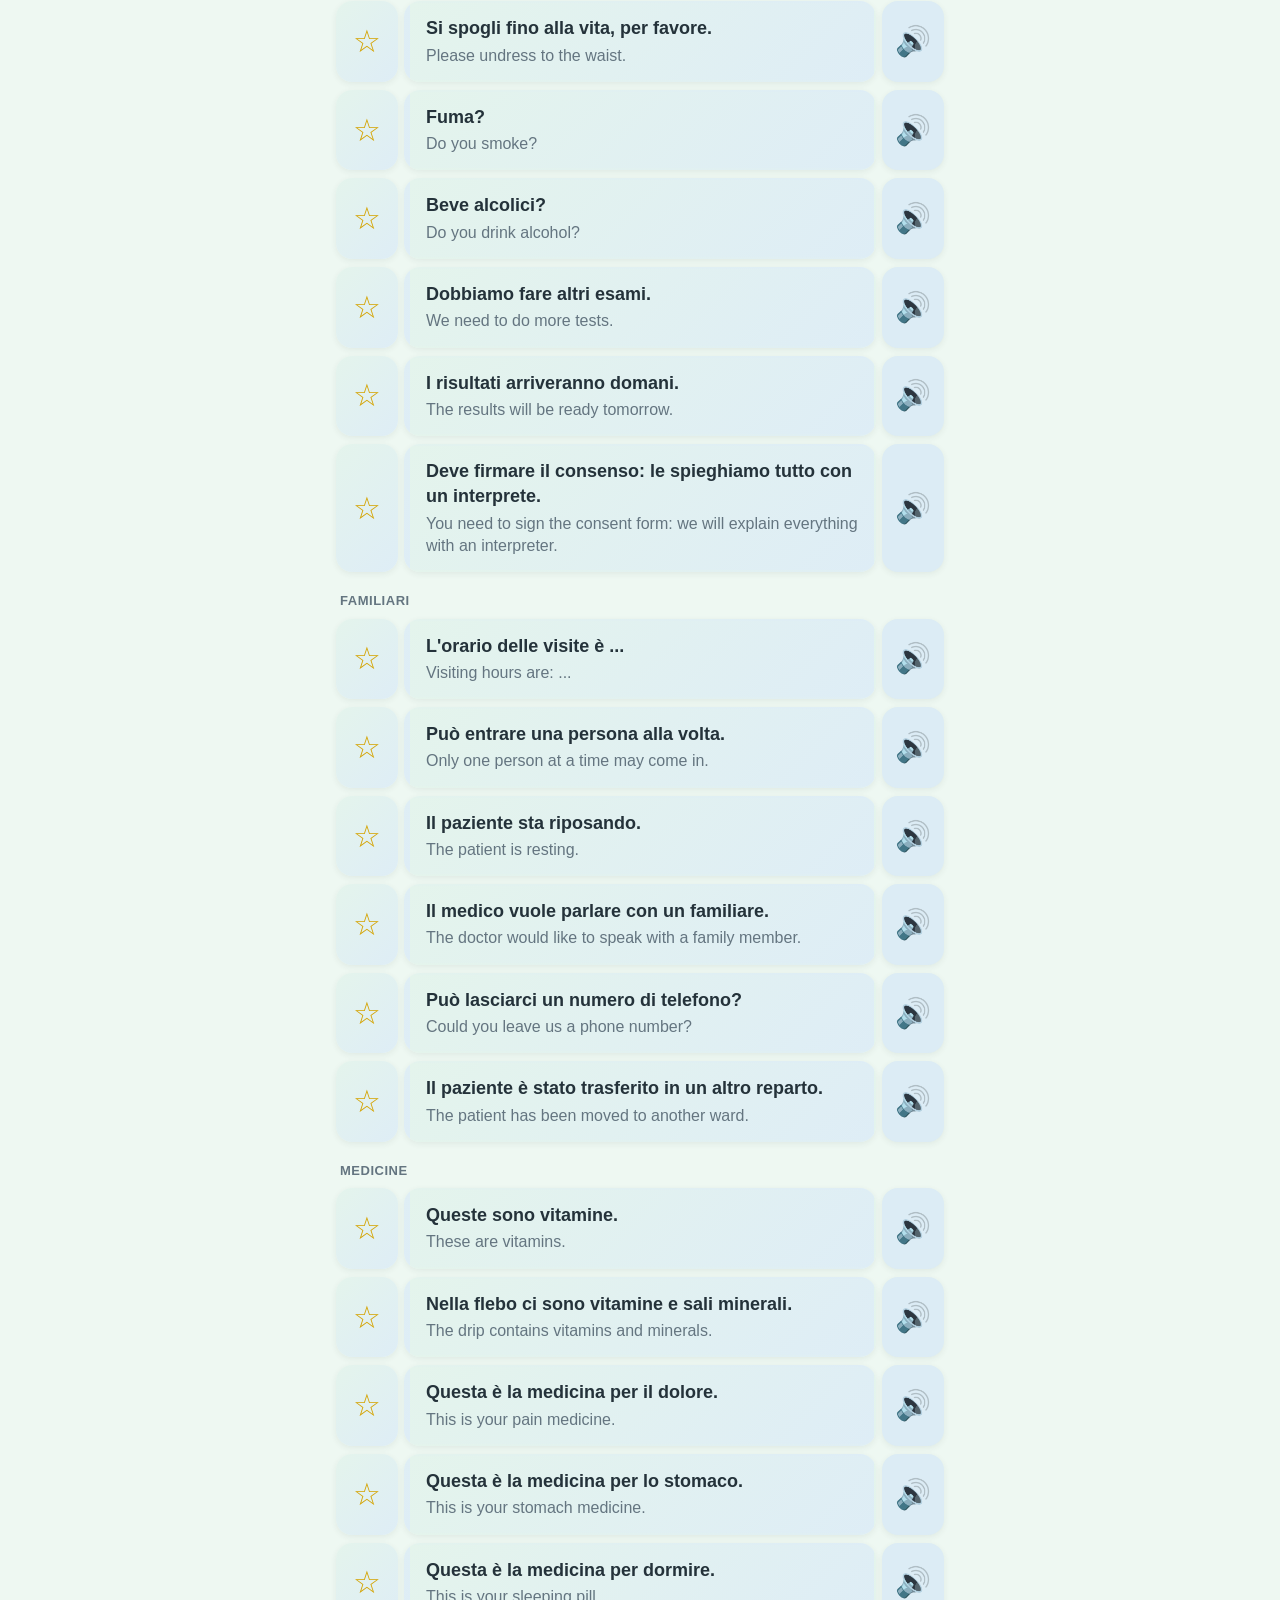
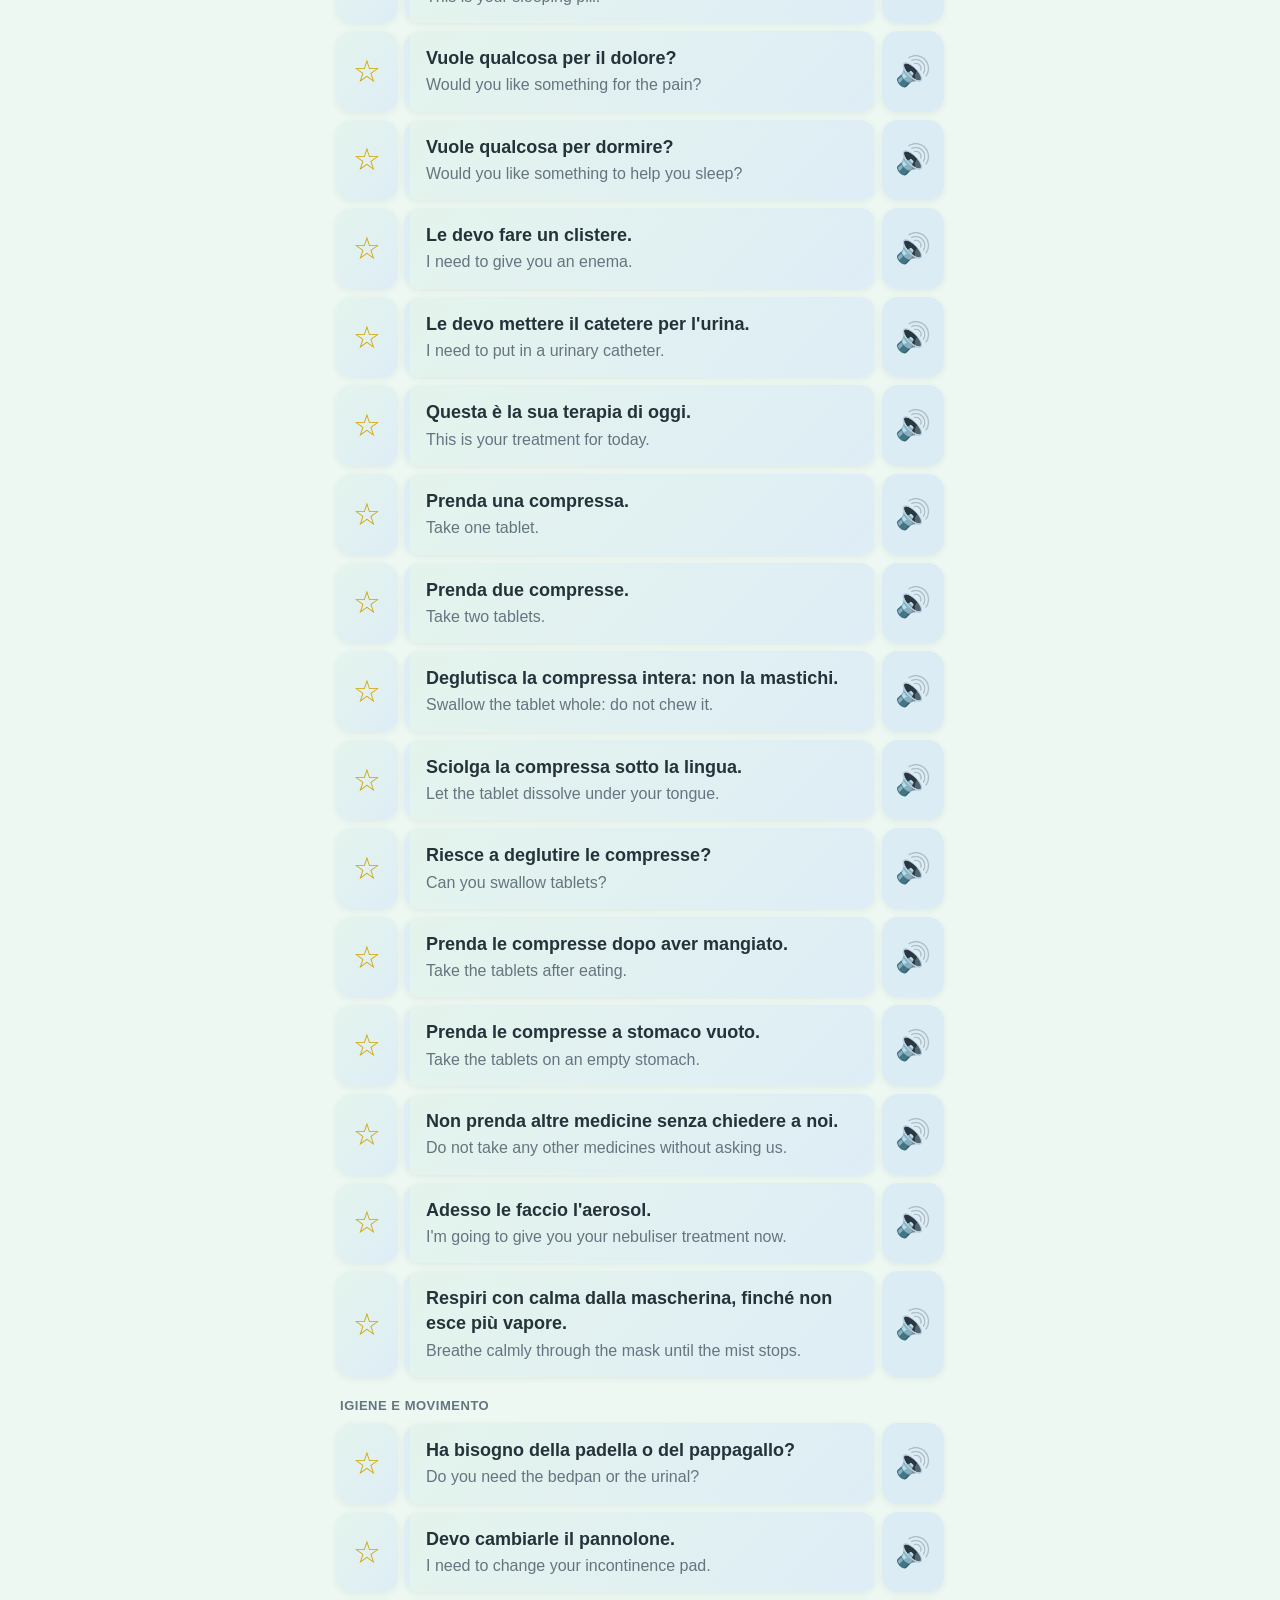
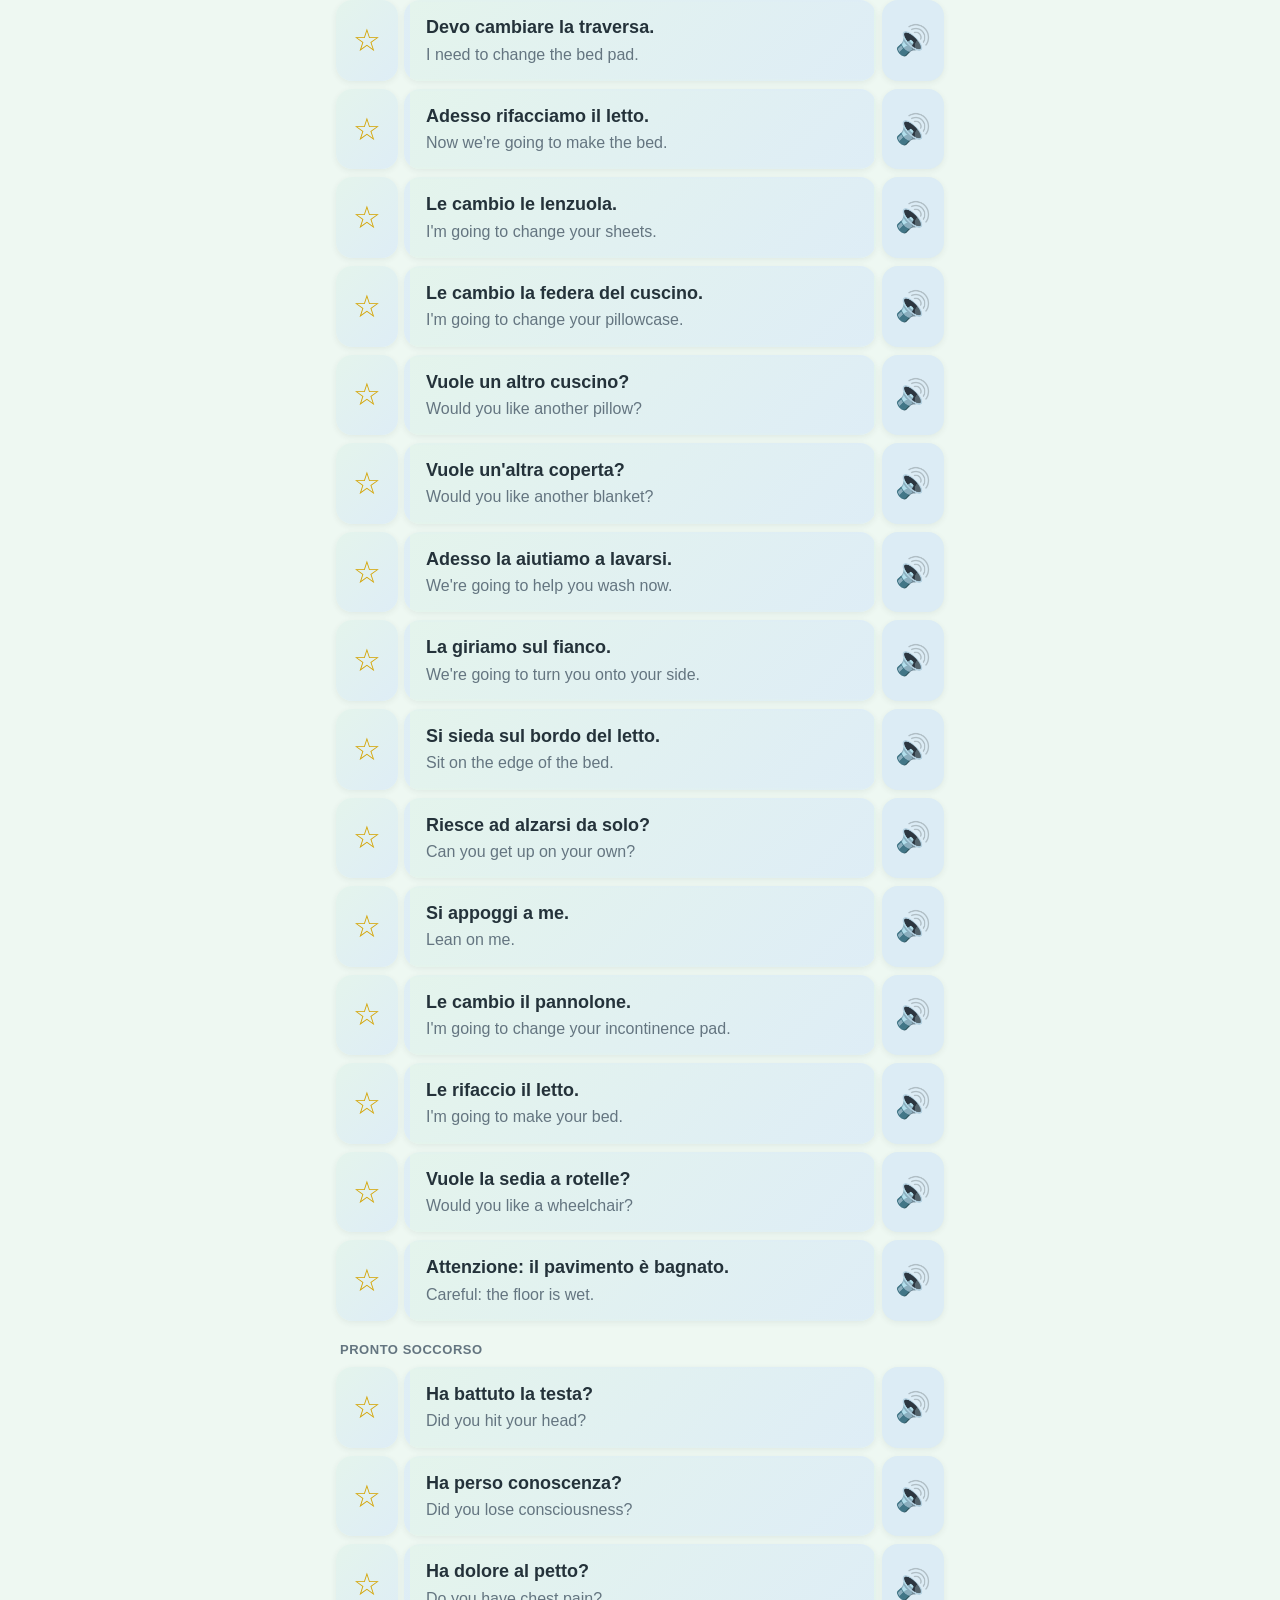
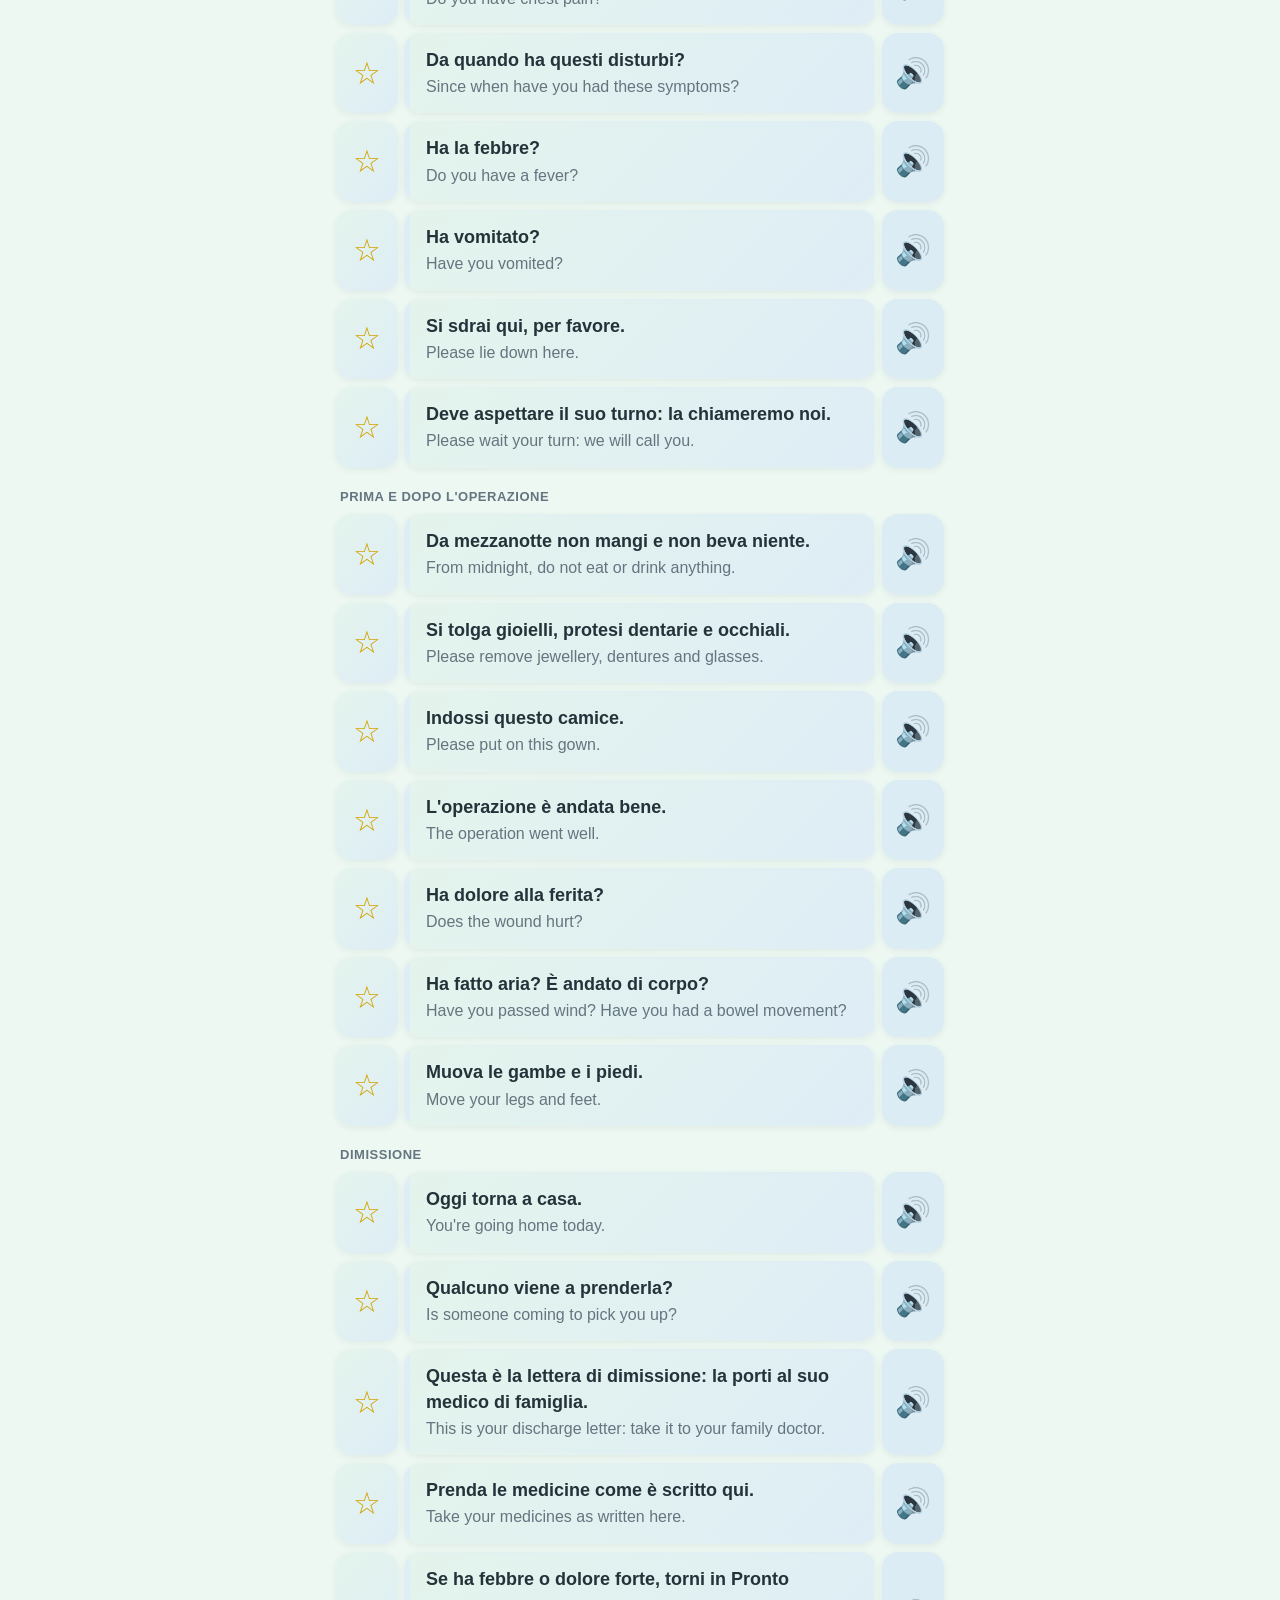
==== commit e5a16ae5: "Filtro per specialità, ricerca per somiglianza, lettura in lettere latine (ar, ur, pa, bn, ru, uk, z" ====
--- a/www/index.html
+++ b/www/index.html
@@ -437,11 +437,23 @@
   #barra-giu .bg-pref.vuota { opacity: .45; }
   #barra-giu .bg-icona { flex: .8 1 0; }
   #barra-giu .btn-voce { color: var(--ruolo, var(--blu)); }
-  #argomenti, #menu {
+  .lett { display: block; font-style: italic; font-size: 15px; line-height: 1.3; color: var(--tenue); margin-top: 3px; }
+  #g-lett { font-size: 26px; font-weight: 600; color: var(--testo); margin: 2px 16px 10px; }
+  #argomenti, #menu, #specialita {
     position: fixed; inset: 0; z-index: 18; background: var(--sfondo); display: none; flex-direction: column; gap: 12px;
     padding: calc(12px + env(safe-area-inset-top, 0px)) 16px calc(16px + env(safe-area-inset-bottom, 0px)); overflow-y: auto;
   }
-  #argomenti.aperto, #menu.aperto { display: flex; }
+  #argomenti.aperto, #menu.aperto, #specialita.aperto { display: flex; }
+  #specialita { z-index: 19; }
+  .sel-spec { width: 100%; min-height: 76px; border: 2px solid var(--arg-attivo); border-radius: 18px; background: var(--chip); color: var(--testo); font: inherit; font-size: 21px; font-weight: 700; display: flex; align-items: center; justify-content: space-between; gap: 10px; padding: 10px 18px; text-align: left; }
+  .sel-spec small { display: block; font-size: 14px; font-weight: 700; opacity: .7; letter-spacing: .04em; text-transform: uppercase; }
+  .sel-spec.attiva { background: var(--arg-attivo); color: var(--arg-attivo-testo); border-color: var(--arg-attivo); }
+  .sel-spec .freccia { font-size: 24px; }
+  #specialita .spec-riga { width: 100%; min-height: 64px; border: 0; border-bottom: 1px solid var(--chip); background: transparent; color: var(--testo); font: inherit; font-size: 22px; text-align: left; padding: 12px 8px; display: flex; justify-content: space-between; align-items: center; }
+  #specialita .spec-riga.attiva { font-weight: 700; color: var(--arg-attivo); }
+  .pill-spec { display: flex; justify-content: space-between; align-items: center; gap: 10px; margin: 8px 0 4px; border: 2px solid var(--arg-attivo); border-radius: 18px; padding: 8px 8px 8px 16px; font-size: 20px; font-weight: 700; }
+  .pill-spec small { display: block; font-size: 13px; opacity: .7; text-transform: uppercase; letter-spacing: .04em; }
+  .pill-spec button { border: 0; border-radius: 999px; min-width: 56px; min-height: 56px; background: var(--chip); color: var(--testo); font: inherit; font-size: 24px; font-weight: 700; }
   .arg-testa { display: flex; justify-content: space-between; align-items: center; gap: 10px; }
   .arg-testa b { font-size: 26px; }
   .arg-testa button { border: 0; border-radius: 999px; padding: 13px 24px; font: inherit; font-size: 21px; font-weight: 700; background: var(--chip); color: var(--testo); }
@@ -518,7 +530,13 @@
 
 <div id="argomenti" role="dialog" aria-modal="true">
   <div class="arg-testa"><b data-t="argomenti">Argomenti</b><button type="button" onclick="chiudiArgomenti()">✕ <span data-t="chiudi">Chiudi</span></button></div>
+  <button type="button" class="sel-spec" id="sel-spec" onclick="apriSpecialita()"></button>
   <div class="gruppi" id="gruppi"></div>
+</div>
+
+<div id="specialita" role="dialog" aria-modal="true">
+  <div class="arg-testa"><b data-t="specialita">Specialità</b><button type="button" onclick="chiudiSpecialita()">✕ <span data-t="chiudi">Chiudi</span></button></div>
+  <div id="spec-elenco"></div>
 </div>
 
 <div id="menu" role="dialog" aria-modal="true">
@@ -563,6 +581,7 @@
     <button type="button" class="ascolta" onclick="parla()">🔊 <span data-t="ascolta">Ascolta</span></button>
   </div>
   <div id="g-testo"></div>
+  <p id="g-lett" class="lett"></p>
   <p id="g-it"></p>
   <div id="g-risposte"></div>
   <div id="g-risposta"></div>
@@ -1889,6 +1908,109 @@
     if (n.scelte) f.scelte = n.scelte;
     FRASI.splice(fine, 0, f);
   });
+  // ---------- Come si legge (lettere latine, per chi non sa leggere l'alfabeto del paziente) ----------
+  // Chiave = la traduzione scritta in quella lingua. Giapponese: romaji; cinese: pinyin; arabo, urdu, punjabi, bengalese, russo e ucraino: scritti come si leggono in italiano (approssimati).
+  // Sono letture di AIUTO, fatte da un programma: vanno controllate da un madrelingua (come le traduzioni).
+  var LETTURA = {"ja":{"おはようございます":"Ohayou gozaimasu","こんばんは":"Konbanwa","どうぞ召し上がってください":"Douzo meshiagatte kudasai","お済みですか？":"Osumi desu ka?","これで十分ですか？":"Kore de juubun desu ka?","また後で来ます":"Mata ato de kimasu","おやすみなさい":"Oyasumi nasai","おやすみなさい。また明日":"Oyasumi nasai. mata asu","お気をつけてお帰りください":"Oki o tsukete okaeri kudasai","どうぞお元気で":"Douzo ogenki de","こんにちは。看護師です。":"Konnichiwa. kangoshi desu.","こんにちは。看護助手です。":"Konnichiwa. kango joshu desu.","こんにちは。配膳担当です。お食事をお持ちします。":"Konnichiwa. haizen tantou desu. oshokuji o omochi shimasu.","こんにちは。医師です。":"Konnichiwa. ishi desu.","お名前を教えてください。":"Onamae o oshiete kudasai.","イタリア語は話せますか？英語はどうですか？":"Itaria go wa hanasemasu ka? eigo wa dou desu ka?","通訳のために、ご家族に電話しましょうか？":"Tsuuyaku no tame ni, gokazoku ni denwa shimashou ka?","ここでお待ちください。すぐ戻ります。":"Koko de omachi kudasai. sugu modorimasu.","わかりません。もう一度言ってください。":"Wakarimasen. mou ichi do itte kudasai.","手で示してください。":"Te de shimeshite kudasai.","こちらがあなたのベッドです。":"Kochira ga anata no beddo desu.","服と荷物はここに置いてください。":"Fuku to nimotsu wa koko ni oite kudasai.","身分証明書と保険証をお持ちですか？":"Mibun shoumeisho to hokenshou o omochi desu ka?","紅茶、コーヒー、カモミールティーのどれがいいですか？":"Koucha, koohii, kamomiiru tii no dore ga ii desu ka?","お水はいかがですか？":"Omizu wa ikaga desu ka?","朝食をお持ちしました。":"Choushoku o omochi shimashita.","昼食をお持ちしました。":"Chuushoku o omochi shimashita.","夕食をお持ちしました。":"Yuushoku o omochi shimashita.","ナイフ・フォーク・スプーンをどうぞ。":"Naifu/fooku/supuun o douzo.","塩かコショウはいかがですか？":"Shio ka koshou wa ikaga desu ka?","塩":"Shio","コショウ":"Koshou","いいえ、結構です":"Iie, kekkou desu","ボトルを開けましょうか？":"Botoru o akemashou ka?","トレーを下げてもよろしいですか？":"Toree o sagete mo yoroshii desu ka?","私は患者さんに触れることができません。看護助手を呼びます。":"Watakushi wa kanjasan ni fureru koto ga dekimasen. kango joshu o yobimasu.","ご依頼のものは、できるだけ早くお持ちします。":"Goirai no mono wa, dekiru dake hayaku omochi shimasu.","たんぱく質をもっととってください。肉、魚、卵、チーズ、豆類などです。":"Tanpakushitsu o motto totte kudasai. niku, sakana, tamago, chiizu, mamerui nado desu.","これはたんぱく質の栄養補助飲料です。ゆっくり飲んでください。":"Kore wa tanpakushitsu no eiyou hojo inryou desu. yukkuri nonde kudasai.","ご希望のものを指で示してください。スマートフォンには触れないでください。":"Gokibou no mono o yubi de shimeshite kudasai. sumaato fon ni wa furenaide kudasai.","食事の制限はありますか？":"Shokuji no seigen wa arimasu ka?","豚肉なし":"Butaniku nashi","ベジタリアン":"Bejitarian","グルテンフリー":"Guruten furii","ありません":"Arimasen","塩分なしの食事にしてください。":"Enbun nashi no shokuji ni shite kudasai.","今日は食事ができません。":"Kyou wa shokuji ga dekimasen.","痛みはありますか？":"Itami wa arimasu ka?","どこが痛いですか？指で示してください。":"Doko ga itai desu ka? yubi de shimeshite kudasai.","痛みはどのくらいですか？0から10で選んでください。":"Itami wa dono kurai desu ka?0 kara 10 de erande kudasai.","吐き気はありますか？":"Hakike wa arimasu ka?","寒いですか、それとも暑いですか？":"Samui desu ka, sore to mo atsui desu ka?","寒い":"Samui","暑い":"Atsui","大丈夫です":"Daijoubu desu","息苦しいですか？":"Ikigurushii desu ka?","いつ痛みますか？":"Itsu itamimasu ka?","何か必要なものはありますか？":"Nan ka hitsuyou na mono wa arimasu ka?","正しいものを指したら、目を閉じてください。":"Tadashii mono o sashitara, me o tojite kudasai.","話せない場合：「はい」は目を1回閉じてください。「いいえ」は2回閉じてください。":"Hanasenai baai: \"hai\" wa me o 1 kai tojite kudasai. \"iie\" wa 2 kai tojite kudasai.","話せない場合：「はい」は私の手を1回握ってください。「いいえ」は2回握ってください。":"Hanasenai baai: \"hai\" wa watakushi no te o 1 kai nigitte kudasai. \"iie\" wa 2 kai nigitte kudasai.","話せない場合：「はい」はうなずいてください。「いいえ」は首を横に振ってください。":"Hanasenai baai: \"hai\" wa unazuite kudasai. \"iie\" wa kubi o yoko ni futte kudasai.","トイレに行きたいですか？":"Toire ni ikitai desu ka?","喉が渇いていますか？お腹は空いていますか？":"Nodo ga kawaite imasu ka? onaka wa aite imasu ka?","喉が渇いた":"Nodo ga kawaita","お腹が空いた":"Onaka ga aita","着替えますか？／体を洗いますか？":"Kigaemasu ka?/tai o araimasu ka?","用があるときは、このボタンを押してください。":"You ga aru toki wa, kono botan o oshite kudasai.","ベッドで安静にしていてください。一人で起き上がらないでください。":"Beddo de ansei ni shite ite kudasai. hitori de okiagaranaide kudasai.","絶食が必要です。何も食べたり飲んだりしないでください。":"Zesshoku ga hitsuyou desu. nan mo tabe tari non dari shinaide kudasai.","明日、検査があります。":"Asu, kensa ga arimasu.","これから採血をします。":"Kore kara saiketsu o shimasu.","血圧／体温を測ります。":"Ketsuatsu/taion o hakarimasu.","こちらがお薬です。":"Kochira ga okusuri desu.","薬のアレルギーはありますか？":"Kusuri no arerugii wa arimasu ka?","医師は後で来ます。":"Ishi wa ato de kimasu.","尿検査をします。":"Nyou kensa o shimasu.","検査の結果は良好です。":"Kensa no kekka wa ryoukou desu.","検査をもう一度します。":"Kensa o mou ichi do shimasu.","検査の結果は医師が説明します。":"Kensa no kekka wa ishi ga setsumei shimasu.","点滴をします。":"Tenteki o shimasu.","注射をします。少しチクッとします。":"Chuusha o shimasu. sukoshi chikut to shimasu.","血糖を測ります。指先に針を刺します。":"Kettou o hakarimasu. yubisaki ni hari o sashimasu.","腕を伸ばして、手を握ってください。":"Ude o nobashite, te o nigitte kudasai.","この薬を少しの水で飲んでください。":"Kono kusuri o sukoshi no mizu de nonde kudasai.","今日はもう薬を飲みましたか？":"Kyou wa mou kusuri o nomimashita ka?","ガーゼを交換します。":"Gaaze o koukan shimasu.","この容器に尿をとってください。":"Kono youki ni nyou o totte kudasai.","痛みや変わったことがあれば、ナースコールを押してください。":"Itami ya kawatta koto ga areba, naasu kooru o oshite kudasai.","スパイロメトリー（呼吸機能検査）をします。息の検査です。":"Supairometorii (kokyuu kinou kensa) o shimasu. iki no kensa desu.","この鼻クリップを鼻につけてください。":"Kono bikurippu o hana ni tsukete kudasai.","マウスピースを唇でしっかりくわえてください。":"Mausupiisu o kuchibiru de shikkari kuwaete kudasai.","できるだけ深く息を吸ってください。":"Dekiru dake fukaku iki o sutte kudasai.","では、できるだけ長く、強く速く息を吐いてください。":"De wa, dekiru dake nagaku, tsuyoku hayaku iki o haite kudasai.","とても良いです。もう一度やりましょう。":"Totemo yoi desu. mou ichi do yarimashou.","レントゲン検査をします。":"Rentogen kensa o shimasu.","これからレントゲン検査に行きます。":"Kore kara rentogen kensa ni ikimasu.","ネックレス、イヤリング、金属のものを外してください。":"Nekkuresu, iyaringu, kinzoku no mono o hazushite kudasai.","動かずに、息を止めてください。":"Ugokazu ni, iki o tomete kudasai.","結果はまだ出ていません。":"Kekka wa mada dete imasen.","レントゲンの結果は医師が説明します。":"Rentogen no kekka wa ishi ga setsumei shimasu.","何日前から具合が悪いですか？":"Nan nichi mae kara guai ga warui desu ka?","家で飲んでいる薬はありますか？見せてください。":"Ie de nonde iru kusuri wa arimasu ka? misete kudasai.","大きな病気はありますか？（心臓病、糖尿病、高血圧）":"Ookina byouki wa arimasu ka? (shinzoubyou, tounyoubyou, kouketsuatsu)","妊娠していますか？":"Ninshin shite imasu ka?","明日、退院できます。":"Asu, taiin dekimasu.","手術が必要です。":"Shujutsu ga hitsuyou desu.","深く息を吸ってください。":"Fukaku iki o sutte kudasai.","口を開けてください。":"Kuchi o akete kudasai.","上半身の服を脱いでください。":"Jouhanshin no fuku o nuide kudasai.","たばこを吸いますか？":"Tabako o suimasu ka?","お酒を飲みますか？":"Osake o nomimasu ka?","ほかの検査も必要です。":"Hoka no kensa mo hitsuyou desu.","結果は明日出ます。":"Kekka wa asu demasu.","同意書にサインが必要です。通訳を通してすべて説明します。":"Douisho ni sain ga hitsuyou desu. tsuuyaku o tooshite subete setsumei shimasu.","面会時間：…":"Menkai jikan:...","一度に入れるのは1人だけです。":"Ichi do ni ireru no wa 1nin dake desu.","患者さんは休んでいます。":"Kanjasan wa yasunde imasu.","医師がご家族とお話ししたいそうです。":"Ishi ga gokazoku to ohanashi shitai sou desu.","電話番号を教えていただけますか？":"Denwa bangou o oshiete itadakemasu ka?","患者さんは別の病棟に移りました。":"Kanjasan wa betsu no byoutou ni utsurimashita.","これはビタミン剤です。":"Kore wa bitaminzai desu.","点滴にはビタミンとミネラルが入っています。":"Tenteki ni wa bitamin to mineraru ga haitte imasu.","これは痛み止めの薬です。":"Kore wa itamidome no kusuri desu.","これは胃の薬です。":"Kore wa i no kusuri desu.","これは眠るための薬です。":"Kore wa nemuru tame no kusuri desu.","痛み止めが必要ですか？":"Itamidome ga hitsuyou desu ka?","眠るための薬が必要ですか？":"Nemuru tame no kusuri ga hitsuyou desu ka?","浣腸をします。":"Kanchou o shimasu.","尿道カテーテルを入れます。":"Nyoudou kateeteru o iremasu.","これが今日のお薬です。":"Kore ga kyou no okusuri desu.","錠剤を1錠飲んでください。":"Jouzai o 1 jou nonde kudasai.","錠剤を2錠飲んでください。":"Jouzai o 2 jou nonde kudasai.","錠剤はかまずに、そのまま飲み込んでください。":"Jouzai wa kamazu ni, sono mama nomikonde kudasai.","錠剤を舌の下に入れて溶かしてください。":"Jouzai o shita no shita ni irete tokashite kudasai.","錠剤を飲み込めますか？":"Jouzai o nomikomemasu ka?","錠剤は食後に飲んでください。":"Jouzai wa shokugo ni nonde kudasai.","錠剤は空腹時に飲んでください。":"Jouzai wa kuufuku ji ni nonde kudasai.","私たちに確認せずに、ほかの薬を飲まないでください。":"Watakushitachi ni kakunin sezu ni, hoka no kusuri o nomanaide kudasai.","これから吸入（ネブライザー）をします。":"Kore kara kyuunyuu (neburaizaa) o shimasu.","霧が出なくなるまで、マスクで落ち着いて呼吸してください。":"Kiri ga denaku naru made, masuku de ochitsuite kokyuu shite kudasai.","差し込み便器か尿器が必要ですか？":"Sashikomi benki ka nyouki ga hitsuyou desu ka?","差し込み便器":"Sashikomi benki","尿器":"Nyouki","おむつを交換します。":"Omutsu o koukan shimasu.","防水シーツを交換します。":"Bousui shiitsu o koukan shimasu.","今からベッドを整えます。":"Ima kara beddo o totonoemasu.","シーツを交換します。":"Shiitsu o koukan shimasu.","枕カバーを交換します。":"Makura kabaa o koukan shimasu.","枕をもう一つ使いますか？":"Makura o mou hitotsu tsukaimasu ka?","毛布をもう一枚使いますか？":"Moufu o mou ichimai tsukaimasu ka?","これから体を洗うお手伝いをします。":"Kore kara karada o arau otetsudai o shimasu.","体を横向きにします。":"Karada o yokomuki ni shimasu.","ベッドの端に座ってください。":"Beddo no hashi ni suwatte kudasai.","一人で立てますか？":"Hitori de tatemasu ka?","私につかまってください。":"Watakushi ni tsukamatte kudasai.","ベッドを整えます。":"Beddo o totonoemasu.","車いすを使いますか？":"Kuruma isu o tsukaimasu ka?","床がぬれています。気をつけてください。":"Yuka ga nurete imasu. ki o tsukete kudasai.","頭を打ちましたか？":"Atama o uchimashita ka?","意識を失いましたか？":"Ishiki o ushinaimashita ka?","胸が痛みますか？":"Mune ga itamimasu ka?","その症状はいつからですか？":"Sono shoujou wa itsu kara desu ka?","数時間前から":"Suu jikan mae kara","昨日から":"Kinou kara","数日前から":"Suujitsu mae kara","1週間以上前から":"1 shuukan ijou mae kara","熱がありますか？":"Netsu ga arimasu ka?","吐きましたか？":"Hakimashita ka?","ここに横になってください。":"Koko ni yoko ni natte kudasai.","順番をお待ちください。お呼びします。":"Junban o omachi kudasai. oyobi shimasu.","夜12時以降は、何も食べたり飲んだりしないでください。":"Yoru 12 ji ikou wa, nan mo tabe tari non dari shinaide kudasai.","アクセサリー、入れ歯、めがねを外してください。":"Akusesarii, ireba, megane o hazushite kudasai.","このガウンを着てください。":"Kono gaun o kite kudasai.","手術はうまくいきました。":"Shujutsu wa umaku ikimashita.","傷口は痛みますか？":"Kizuguchi wa itamimasu ka?","おならは出ましたか？便は出ましたか？":"Onara wa demashita ka? bin wa demashita ka?","足を動かしてください。":"Ashi o ugokashite kudasai.","今日、退院です。":"Kyou, taiin desu.","誰か迎えに来ますか？":"Dare ka mukae ni kimasu ka?","退院の書類です。かかりつけ医に渡してください。":"Taiin no shorui desu. kakari tsukei ni watashite kudasai.","ここに書いてあるとおりに薬を飲んでください。":"Koko ni kaite aru toori ni kusuri o nonde kudasai.","熱や強い痛みがあれば、救急外来に来てください。":"Netsu ya tsuyoi itami ga areba, kyuukyuu gairai ni kite kudasai.","お子さんは食べましたか？":"Okosan wa tabemashita ka?","お子さんに熱はありますか？":"Okosan ni netsu wa arimasu ka?","お子さんはおしっこをしましたか？":"Okosan wa oshikko o shimashita ka?","陣痛はありますか？":"Jintsuu wa arimasu ka?","破水しましたか？":"Hasui shimashita ka?","今、赤ちゃんに授乳できます。":"Ima, akachan ni junyuu dekimasu.","臓器移植を受けたことがありますか？":"Zouki ishoku o uketa koto ga arimasu ka?","どの臓器を移植しましたか？":"Dono zouki o ishoku shimashita ka?","腎臓":"Jinzou","肝臓":"Kanzou","心臓":"Shinzou","肺":"Hai","その他":"Sono ta","免疫抑制剤（拒絶反応を防ぐ薬）を飲んでいますか？":"Men'eki yokuseizai (kyozetsu hannou o fusegu kusuri) o nonde imasu ka?","免疫抑制剤は毎日、必ず同じ時間に飲んでください。":"Men'eki yokuseizai wa mainichi, kanarazu onaji jikan ni nonde kudasai.","手をよく洗い、マスクをつけてください。免疫力が下がっています。":"Te o yoku arai, masuku o tsukete kudasai. men'ekiryoku ga sagatte imasu.","レントゲン":"Rentogen","CT検査":"CT kensa","MRI検査":"MRI kensa","超音波検査（エコー）":"Chouonpa kensa (ekoo)","心電図":"Shinden zu","血液検査":"Ketsueki kensa","尿検査":"Nyou kensa","呼吸機能検査":"Kokyuu kinou kensa","胃カメラ":"I kamera","大腸カメラ":"Daichou kamera","生検":"Seiken","綿棒での検査":"Menbou de no kensa","採血":"Saiketsu","血圧":"Ketsuatsu","酸素飽和度":"Sanso houwa do","血糖値":"Kettouchi","便検査":"Bin kensa","胸部レントゲン":"Kyoubu rentogen","心エコー":"Shinekoo","動脈血ガス検査":"Doumyakuketsu gasu kensa","診察":"Shinsatsu","検温":"Ken'on","薬":"Kusuri","錠剤":"Jouzai","シロップ":"Shiroppu","滴剤":"Teki zai","軟膏":"Nankou","座薬":"Zayaku","浣腸":"Kanchou","絆創膏":"Bansoukou","注射":"Chuusha","点滴":"Tenteki","吸入（ネブライザー）":"Kyuunyuu (neburaizaa)","酸素":"Sanso","抗生物質":"Kousei busshitsu","痛み止め":"Itamidome","インスリン":"Insurin","ワクチン":"Wakuchin","カテーテル":"Kateeteru","カプセル":"Kapuseru","粉薬の袋":"Kogusuri no fukuro","目薬":"Megusuri","スプレー":"Supuree","抗炎症薬":"Kouenshouyaku","血液をサラサラにする薬":"Ketsueki o sarasara ni suru kusuri","下剤":"Gezai","制酸薬":"Seisanyaku","利尿薬":"Rinyouyaku","注射器":"Chuushaki","針":"Hari","ガーゼ":"Gaaze","包帯":"Houtai","傷の手当て（ガーゼ交換）":"Kizu no teate (gaaze koukan)","傷":"Kizu","縫合の糸":"Hougou no ito","ドレーン":"Doreen","経鼻胃管":"Keibi ikan","ストーマ袋":"Sutooma fukuro","輸血":"Yuketsu","麻酔":"Masui","透析":"Touseki","治療":"Chiryou","リハビリ":"Rihabiri","用量":"Youryou","副作用":"Fukusayou","アレルギー":"Arerugii","食事療法":"Shokuji ryouhou","絶食（飲食しない）":"Zesshoku (inshoku shinai)","ベッド上での安静":"Beddojou de no ansei","頭":"Atama","目":"Me","耳":"Mimi","鼻":"Hana","口":"Kuchi","歯":"Ha","喉":"Nodo","首":"Kubi","肩":"Kata","腕":"Ude","手":"Te","胸":"Mune","お腹":"Onaka","背中":"Senaka","脚":"Ashi","膝":"Hiza","足":"Ashi","皮膚":"Hifu","顔":"Kao","額":"Gaku","舌":"Shita","唇":"Kuchibiru","髪":"Kami","肘":"Hiji","手首":"Tekubi","指":"Yubi","爪":"Tsume","股関節":"Kokansetsu","足首":"Ashikubi","胃":"I","膀胱":"Boukou","腸":"Chou","脳":"Nou","静脈":"Joumyaku","骨":"Hone","筋肉":"Kinniku","陰部":"Inbu","お尻":"Oshiri","熱":"Netsu","咳":"Seki","頭痛":"Zutsuu","吐き気":"Hakike","嘔吐":"Outo","下痢":"Geri","便秘":"Benpi","めまい":"Memai","かゆみ":"Kayumi","血":"Chi","腫れ":"Hare","焼けるような痛み":"Yakeru you na itami","疲れ":"Tsukare","息切れ":"Ikigire","痛み":"Itami","悪寒":"Okan","震え":"Furue","発汗":"Hakkan","動悸":"Douki","失神":"Shisshin","脱力感":"Datsuryoku kan","眠気":"Nemuke","不眠":"Fumin","食欲不振":"Shokuyoku fushin","喉の渇き":"Nodo no kawaki","胸やけ":"Muneyake","逆流":"Gyakuryuu","ガス（おなら）":"Gasu (onara)","のどの痛み":"Nodo no itami","腹痛":"Fukutsuu","背中の痛み":"Senaka no itami","胸の痛み":"Mune no itami","しびれ":"Shibire","こむら返り（けいれん）":"Komuragaeri (keiren)","風邪":"Kaze","痰":"Tan","不安":"Fuan","混乱":"Konran","転倒":"Tentou","失禁":"Shikkin","排尿困難":"Hainyou konnan","排尿時の痛み":"Hainyou ji no itami","血尿":"Ketsunyou","血便":"Ketsuben","黒い便":"Kuroi bin","皮膚が黄色い（黄疸）":"Hifu ga kiiroi (oudan)","病棟":"Byoutou","救急外来":"Kyuukyuu gairai","手術室":"Shujutsushitsu","外来":"Gairai","薬局":"Yakkyoku","トイレ":"Toire","シャワー":"Shawaa","エレベーター":"Erebeetaa","出口":"Deguchi","待合室":"Machiaishitsu","礼拝室":"Reihaishitsu","病室":"Byoushitsu","廊下":"Rouka","受付":"Uketsuke","放射線科":"Houshasenka","集中治療室":"Shuuchuu chiryoushitsu","日帰り入院":"Higaeri nyuuin","検査室":"Kensashitsu","採血室":"Saiketsushitsu","階段":"Kaidan","入口":"Iriguchi","カフェ":"Kafe","駐車場":"Chuushajou","自動販売機":"Jidou hanbai ki","ベッド":"Beddo","ナースコール":"Naasu kooru","車椅子":"Kuruma isu","松葉杖":"Matsuba tsue","眼鏡":"Megane","入れ歯":"Ireba","補聴器":"Hochouki","電話":"Denwa","充電器":"Juudenki","タオル":"Taoru","毛布":"Moufu","枕":"Makura","体温計":"Taionkei","マスク":"Masuku","尿器（しびん）":"Nyouki (shibin)","大人用おむつ":"Otonayou omutsu","防水シーツ":"Bousui shiitsu","シーツ":"Shiitsu","パジャマ":"Pajama","病衣":"Byoui","スリッパ":"Surippa","コップ":"Koppu","カトラリー":"Katorarii","トレイ":"Torei","ストロー":"Sutoroo","ティッシュ":"Tisshu","石けん":"Sekken","歯ブラシ":"Ha burashi","歯みがき粉":"Hamigaki kona","トイレットペーパー":"Toiretto peepaa","吐き気用の容器":"Hakikeyou no youki","識別リストバンド":"Shikibetsu risuto bando","身分証明書":"Mibun shoumeisho","健康保険証":"Kenkou hokenshou","カルテ":"Karute","歩行器":"Hokouki","杖":"Tsue","装具（サポーター）":"Sougu (sapootaa)","ギプス":"Gipusu","弾性ストッキング":"Dansei sutokkingu","コンタクトレンズ":"Kontakuto renzu","尿バッグ":"Nyou baggu","パルスオキシメーター":"Parusu okishimeetaa","血圧計":"Ketsuatsukei","ストレッチャー":"Sutoretchaa","酸素ボンベ":"Sanso bonbe","医師":"Ishi","看護師":"Kangoshi","看護助手":"Kango joshu","家族":"Kazoku","通訳":"Tsuuyaku","文化仲介者":"Bunka chuukaisha","外科医":"Gekai","助産師":"Josanshi","患者":"Kanja","看護師長":"Kango shichou","理学療法士":"Rigaku ryouhoushi","管理栄養士":"Kanri eiyoushi","心理士":"Shinrishi","ソーシャルワーカー":"Soosharu waakaa","麻酔科医":"Masuikai","スピリチュアルケア担当者":"Supirichuaru kea tantousha","ボランティア":"Borantia","介護者":"Kaigosha","夫":"Otto","妻":"Tsuma","息子":"Musuko","娘":"Musume","母":"Haha","父":"Chichi","兄弟":"Kyoudai","姉妹":"Shimai","友人":"Yuujin","今日":"Kyou","明日":"Asu","昨日":"Kinou","今":"Ima","後で":"Ato de","朝":"Asa","午後":"Gogo","夕方":"Yuugata","夜":"Yoru","すぐ":"Sugu","前":"Mae","後":"Ato","今夜":"Kon'ya","毎日":"Mainichi","日":"Hi","週":"Shuu","月":"Tsuki","食前":"Shokuzen","食後":"Shokugo","月曜日":"Getsuyou hi","火曜日":"Kayou hi","水曜日":"Suiyou hi","木曜日":"Mokuyou hi","金曜日":"Kin'you hi","土曜日":"Doyou hi","日曜日":"Nichiyou hi","水":"Mizu","パン":"Pan","パスタ":"Pasuta","ご飯":"Gohan","肉":"Niku","鶏肉":"Keiniku","魚":"Sakana","卵":"Tamago","チーズ":"Chiizu","野菜":"Yasai","果物":"Kudamono","牛乳":"Gyuunyuu","ヨーグルト":"Yooguruto","スープ":"Suupu","朝食":"Choushoku","昼食":"Chuushoku","夕食":"Yuushoku","お茶":"Ocha","コーヒー":"Koohii","フルーツジュース":"Furuutsu juusu","炭酸なしの水":"Tansan nashi no mizu","炭酸水":"Tansansui","ブイヨン（スープ）":"Buiyon (suupu)","ビスケット":"Bisuketto","ラスク":"Rasuku","ジャム":"Jamu","バター":"Bataa","砂糖":"Satou","油":"Abura","じゃがいも":"Jagaimo","豆類":"Mamerui","サラダ":"Sarada","りんご":"Ringo","バナナ":"Banana","オレンジ":"Orenji","豚肉":"Butaniku","牛肉":"Gyuuniku","羊肉":"Hitsujiniku","ハム・ソーセージ類":"Hamu/sooseejirui","デザート":"Dezaato","アルコール":"Arukooru","消化に優しい食事":"Shouka ni yasashii shokuji","塩分なし":"Enbun nashi","ハラール食":"Haraaru shoku","ベジタリアン食":"Bejitarian shoku","疼痛":"Toutsuu","口渴":"Kuchi ?","冷":"Rei","热":"?","厕所":"??","害怕":"Gai kowa","叫我的家人":"Sakebi gateki kenin","饿":"?","咖啡":"??","茶":"Cha","洋甘菊茶":"You Kan Kiku cha"},"zh":{"早上好":"zǎo shàng hǎo","晚上好":"wǎn shàng hǎo","请慢用":"qǐng màn yòng","您吃完了吗？":"nín chī wán le ma？","这样够了吗？":"zhè yàng gòu le ma？","待会儿见":"dài huì er jiàn","晚安":"wǎn ān","晚安，明天见":"wǎn ān，míng tiān jiàn","祝您平安回家":"zhù nín píng ān huí jiā","祝您一切顺利":"zhù nín yī qiè shùn lì","您好，我是护士。":"nín hǎo，wǒ shì hù shì。","您好，我是护理员。":"nín hǎo，wǒ shì hù lǐ yuán。","您好，我是送餐员，负责送饭。":"nín hǎo，wǒ shì sòng cān yuán，fù zé sòng fàn。","您好，我是医生。":"nín hǎo，wǒ shì yī shēng。","您叫什么名字？":"nín jiào shén me míng zì？","您会说意大利语吗？英语呢？":"nín huì shuō yì dà lì yǔ ma？yīng yǔ ne？","要不要打电话请一位家人来翻译？":"yào bù yào dǎ diàn huà qǐng yī wèi jiā rén lái fān yì？","请在这里等一下，我马上回来。":"qǐng zài zhè lǐ děng yí xià，wǒ mǎ shàng huí lái。","我听不懂。请您再说一遍。":"wǒ tīng bù dǒng。qǐng nín zài shuō yī biàn。","请用手比给我看。":"qǐng yòng shǒu bǐ gěi wǒ kàn。","这是您的床。":"zhè shì nín de chuáng。","请把您的衣服和东西放在这里。":"qǐng bǎ nín de yī fú hé dōng xī fàng zài zhè lǐ。","您带身份证件和医保卡了吗？":"nín dài shēn fèn zhèng jiàn hé yī bǎo kǎ le ma？","您要茶、咖啡还是洋甘菊茶？":"nín yào chá、kā fēi hái shì yáng gān jú chá？","您要水吗？":"nín yào shuǐ ma？","这是您的早餐。":"zhè shì nín de zǎo cān。","这是您的午餐。":"zhè shì nín de wǔ cān。","这是您的晚餐。":"zhè shì nín de wǎn cān。","这是您的餐具。":"zhè shì nín de cān jù。","您要盐还是胡椒？":"nín yào yán hái shì hú jiāo？","盐":"yán","胡椒":"hú jiāo","不用了，谢谢":"bù yòng le，xiè xiè","要我帮您打开瓶子吗？":"yào wǒ bāng nín dǎ kāi píng zi ma？","我可以把托盘拿走吗？":"wǒ kě yǐ bǎ tuō pán ná zǒu ma？","我不能接触病人：我去叫护理员来。":"wǒ bù néng jiē chù bìng rén：wǒ qù jiào hù lǐ yuán lái。","我会尽快把您要的东西拿来。":"wǒ huì jǐn kuài bǎ nín yào de dōng xī ná lái。","您需要多吃蛋白质：肉、鱼、蛋、奶酪、豆类。":"nín xū yào duō chī dàn bái zhì：ròu、yú、dàn、nǎi lào、dòu lèi。","这是蛋白质营养补充剂：请慢慢喝。":"zhè shì dàn bái zhì yíng yǎng bǔ chōng jì：qǐng màn màn hē。","请用手指指出您想要的，不要触碰手机。":"qǐng yòng shǒu zhǐ zhǐ chū nín xiǎng yào de，bú yào chù pèng shǒu jī。","您有特殊饮食要求吗？":"nín yǒu tè shū yǐn shí yāo qiú ma？","不吃猪肉":"bù chī zhū ròu","素食":"sù shí","无麸质":"wú fū zhì","没有":"méi yǒu","您必须吃无盐的食物。":"nín bì xū chī wú yán de shí wù。","您今天不能吃东西。":"nín jīn tiān bù néng chī dōng xī。","您疼吗？":"nín téng ma？","哪里疼？请指给我看。":"nǎ lǐ téng？qǐng zhǐ gěi wǒ kàn。","您有多疼？请从0到10选一个数字。":"nín yǒu duō téng？qǐng cóng0 dào10 xuǎn yí gè shù zì。","您恶心吗？":"nín ě xīn ma？","您觉得冷还是热？":"nín jué de lěng hái shì rè？","我冷":"wǒ lěng","我热":"wǒ rè","还好":"hái hǎo","您呼吸困难吗？":"nín hū xī kùn nán ma？","您什么时候疼？":"nín shén me shí hòu téng？","您需要什么吗？":"nín xū yào shén me ma？","我指到正确的那一项时，请闭上眼睛。":"wǒ zhǐ dào zhèng què de nà yī xiàng shí，qǐng bì shàng yǎn jīng。","如果您不能说话：闭眼一次表示“是”，闭眼两次表示“不是”。":"rú guǒ nín bù néng shuō huà：bì yǎn yī cì biǎo shì“shì”，bì yǎn liǎng cì biǎo shì“bú shì”。","如果您不能说话：捏我的手一次表示“是”，两次表示“不是”。":"rú guǒ nín bù néng shuō huà：niē wǒ de shǒu yī cì biǎo shì“shì”，liǎng cì biǎo shì“bú shì”。","如果您不能说话：点头表示“是”，摇头表示“不是”。":"rú guǒ nín bù néng shuō huà：diǎn tóu biǎo shì“shì”，yáo tóu biǎo shì“bú shì”。","您要上厕所吗？":"nín yào shàng cè suǒ ma？","您渴吗？您饿吗？":"nín kě ma？nín è ma？","我渴了":"wǒ kě le","我饿了":"wǒ è le","您想换衣服／洗漱吗？":"nín xiǎng huàn yī fú／xǐ shù ma？","需要帮忙时，请按这个呼叫铃。":"xū yào bāng máng shí，qǐng àn zhè ge hū jiào líng。","您必须卧床。不要自己起来。":"nín bì xū wò chuáng。bú yào zì jǐ qǐ lái。","您需要禁食：不要吃东西，也不要喝水。":"nín xū yào jìn shí：bú yào chī dōng xī，yě bú yào hē shuǐ。","您明天要做检查。":"nín míng tiān yào zuò jiǎn chá。","现在给您抽血。":"xiàn zài gěi nín chōu xuè。","我给您量血压／体温。":"wǒ gěi nín liáng xuè yā／tǐ wēn。","这是您的药。":"zhè shì nín de yào。","您对什么药物过敏吗？":"nín duì shén me yào wù guò mǐn ma？","医生晚一点会来。":"yī shēng wǎn yì diǎn huì lái。","我们需要给您做尿检。":"wǒ men xū yào gěi nín zuò niào jiǎn。","您的检查结果很好。":"nín de jiǎn chá jié guǒ hěn hǎo。","我们需要重新检查一次。":"wǒ men xū yào chóng xīn jiǎn chá yī cì。","医生会向您解释检查结果。":"yī shēng huì xiàng nín jiě shì jiǎn chá jié guǒ。","我给您输液。":"wǒ gěi nín shū yè。","我给您打一针，会有一点点疼。":"wǒ gěi nín dǎ yī zhēn，huì yǒu yì diǎn diǎn téng。","我给您测血糖，要在手指上扎一下。":"wǒ gěi nín cè xuè táng，yào zài shǒu zhǐ shàng zhā yī xià。","请伸直手臂，握紧拳头。":"qǐng shēn zhí shǒu bì，wò jǐn quán tou。","请用一点水把这个药吃下去。":"qǐng yòng yì diǎn shuǐ bǎ zhè ge yào chī xià qù。","您今天已经吃过药了吗？":"nín jīn tiān yǐ jīng chī guò yào le ma？","我要给您换药。":"wǒ yào gěi nín huàn yào。","请把尿液接到这个容器里。":"qǐng bǎ niào yè jiē dào zhè ge róng qì lǐ。","如果感到疼痛或不舒服，请按呼叫铃。":"rú guǒ gǎn dào téng tòng huò bù shū fú，qǐng àn hū jiào líng。","您需要做肺功能检查：这是检查呼吸的。":"nín xū yào zuò fèi gōng néng jiǎn chá：zhè shì jiǎn chá hū xī de。","请把这个夹子夹在鼻子上。":"qǐng bǎ zhè ge jiā zi jiā zài bí zi shàng。","请用嘴唇紧紧含住吹嘴。":"qǐng yòng zuǐ chún jǐn jǐn hán zhù chuī zuǐ。","请深吸一口气，尽量吸满。":"qǐng shēn xī yì kǒu qì，jǐn liàng xī mǎn。","现在请用力、快速地吹气，尽量吹久一些。":"xiàn zài qǐng yòng lì、kuài sù dì chuī qì，jǐn liàng chuī jiǔ yī xiē。","很好。我们再做一次。":"hěn hǎo。wǒ men zài zuò yī cì。","您需要拍X光片。":"nín xū yào pāi X guāng piàn。","现在我们去拍X光片。":"xiàn zài wǒ men qù pāi X guāng piàn。","请摘下项链、耳环和金属物品。":"qǐng zhāi xià xiàng liàn、ěr huán hé jīn shǔ wù pǐn。","请不要动，屏住呼吸。":"qǐng bú yào dòng，bǐng zhù hū xī。","结果还没有出来。":"jié guǒ hái méi yǒu chū lái。","医生会给您解释X光片的结果。":"yī shēng huì gěi nín jiě shì X guāng piàn de jié guǒ。","您不舒服几天了？":"nín bù shū fú jǐ tiān le？","您在家吃药吗？请拿给我看看。":"nín zài jiā chī yào ma？qǐng ná gěi wǒ kàn kàn。","您有严重的疾病吗？（心脏病、糖尿病、高血压）":"nín yǒu yán zhòng de jí bìng ma？（xīn zàng bìng、táng niào bìng、gāo xuè yā）","您怀孕了吗？":"nín huái yùn le ma？","您明天可以出院。":"nín míng tiān kě yǐ chū yuàn。","您需要做手术。":"nín xū yào zuò shǒu shù。","请深呼吸。":"qǐng shēn hū xī。","请张开嘴。":"qǐng zhāng kāi zuǐ。","请把上衣脱掉。":"qǐng bǎ shàng yī tuō diào。","您抽烟吗？":"nín chōu yān ma？","您喝酒吗？":"nín hē jiǔ ma？","我们需要再做一些检查。":"wǒ men xū yào zài zuò yī xiē jiǎn chá。","结果明天出来。":"jié guǒ míng tiān chū lái。","您需要签署知情同意书，我们会请翻译为您解释清楚。":"nín xū yào qiān shǔ zhī qíng tóng yì shū，wǒ men huì qǐng fān yì wèi nín jiě shì qīng chǔ。","探视时间是：……":"tàn shì shí jiān shì：……","每次只能进来一个人。":"měi cì zhǐ néng jìn lái yí gè rén。","病人正在休息。":"bìng rén zhèng zài xiū xī。","医生想和一位家属谈谈。":"yī shēng xiǎng hé yī wèi jiā shǔ tán tán。","您能给我们留一个电话号码吗？":"nín néng gěi wǒ men liú yí gè diàn huà hào mǎ ma？","病人已经转到另一个科室了。":"bìng rén yǐ jīng zhuǎn dào lìng yí gè kē shì le。","这是维生素。":"zhè shì wéi shēng sù。","输液里有维生素和矿物质。":"shū yè lǐ yǒu wéi shēng sù hé kuàng wù zhì。","这是止痛药。":"zhè shì zhǐ tòng yào。","这是胃药。":"zhè shì wèi yào。","这是安眠药。":"zhè shì ān mián yào。","您需要止痛药吗？":"nín xū yào zhǐ tòng yào ma？","您需要助眠的药吗？":"nín xū yào zhù mián de yào ma？","我需要给您灌肠。":"wǒ xū yào gěi nín guàn cháng。","我需要给您插导尿管。":"wǒ xū yào gěi nín chā dǎo niào guǎn。","这是您今天的治疗药物。":"zhè shì nín jīn tiān de zhì liáo yào wù。","请吃一片药。":"qǐng chī yī piàn yào。","请吃两片药。":"qǐng chī liǎng piàn yào。","请整片吞下，不要嚼碎。":"qǐng zhěng piàn tūn xià，bú yào jué suì。","请把药片含在舌头下面，让它慢慢溶化。":"qǐng bǎ yào piàn hán zài shé tou xià miàn，ràng tā màn màn róng huà。","您能吞咽药片吗？":"nín néng tūn yàn yào piàn ma？","请饭后吃药。":"qǐng fàn hòu chī yào。","请空腹吃药。":"qǐng kōng fù chī yào。","没有问过我们，请不要吃其他药。":"méi yǒu wèn guò wǒ men，qǐng bú yào chī qí tā yào。","现在我给您做雾化治疗。":"xiàn zài wǒ gěi nín zuò wù huà zhì liáo。","请用面罩平静呼吸，直到不再有雾气出来。":"qǐng yòng miàn zhào píng jìng hū xī，zhí dào bù zài yǒu wù qì chū lái。","您需要便盆还是尿壶？":"nín xū yào biàn pén hái shì niào hú？","便盆":"biàn pén","尿壶":"niào hú","我需要给您换纸尿裤。":"wǒ xū yào gěi nín huàn zhǐ niào kù。","我需要换一下护理垫。":"wǒ xū yào huàn yī xià hù lǐ diàn。","现在我们来整理床铺。":"xiàn zài wǒ men lái zhěng lǐ chuáng pù。","我给您换床单。":"wǒ gěi nín huàn chuáng dān。","我给您换枕套。":"wǒ gěi nín huàn zhěn tào。","您要再加一个枕头吗？":"nín yào zài jiā yí gè zhěn tou ma？","您要再加一条毯子吗？":"nín yào zài jiā yī tiáo tǎn zi ma？","现在我们帮您洗漱。":"xiàn zài wǒ men bāng nín xǐ shù。","我们帮您翻身侧躺。":"wǒ men bāng nín fān shēn cè tǎng。","请坐到床边。":"qǐng zuò dào chuáng biān。","您能自己站起来吗？":"nín néng zì jǐ zhàn qǐ lái ma？","请扶着我。":"qǐng fú zhe wǒ。","我给您换纸尿裤。":"wǒ gěi nín huàn zhǐ niào kù。","我给您整理床铺。":"wǒ gěi nín zhěng lǐ chuáng pù。","您需要轮椅吗？":"nín xū yào lún yǐ ma？","小心，地面湿滑。":"xiǎo xīn，dì miàn shī huá。","您撞到头了吗？":"nín zhuàng dào tóu le ma？","您失去过意识吗？":"nín shī qù guò yì shí ma？","您胸口疼吗？":"nín xiōng kǒu téng ma？","这些症状从什么时候开始的？":"zhè xiē zhèng zhuàng cóng shén me shí hòu kāi shǐ de？","几个小时":"jǐ gè xiǎo shí","从昨天开始":"cóng zuó tiān kāi shǐ","几天了":"jǐ tiān le","一个多星期":"yí gè duō xīng qī","您发烧吗？":"nín fā shāo ma？","您吐过吗？":"nín tǔ guò ma？","请躺在这里。":"qǐng tǎng zài zhè lǐ。","请等候，轮到您时我们会叫您。":"qǐng děng hòu，lún dào nín shí wǒ men huì jiào nín。","从午夜开始，请不要吃东西，也不要喝水。":"cóng wǔ yè kāi shǐ，qǐng bú yào chī dōng xī，yě bú yào hē shuǐ。","请取下首饰、假牙和眼镜。":"qǐng qǔ xià shǒu shì、jiǎ yá hé yǎn jìng。","请穿上这件病号服。":"qǐng chuān shàng zhè jiàn bìng hào fú。","手术很顺利。":"shǒu shù hěn shùn lì。","伤口疼吗？":"shāng kǒu téng ma？","您排气了吗？大便了吗？":"nín pái qì le ma？dà biàn le ma？","请活动一下腿和脚。":"qǐng huó dòng yī xià tuǐ hé jiǎo。","您今天可以回家了。":"nín jīn tiān kě yǐ huí jiā le。","有人来接您吗？":"yǒu rén lái jiē nín ma？","这是出院小结，请交给您的家庭医生。":"zhè shì chū yuàn xiǎo jié，qǐng jiāo gěi nín de jiā tíng yī shēng。","请按照这里写的方法吃药。":"qǐng àn zhào zhè lǐ xiě de fāng fǎ chī yào。","如果发烧或疼得厉害，请回急诊室。":"rú guǒ fā shāo huò téng dé lì hài，qǐng huí jí zhěn shì。","孩子吃东西了吗？":"hái zi chī dōng xī le ma？","孩子发烧吗？":"hái zi fā shāo ma？","孩子尿尿了吗？":"hái zi niào niào le ma？","您有宫缩吗？":"nín yǒu gōng suō ma？","您破水了吗？":"nín pò shuǐ le ma？","您现在可以给宝宝喂奶了。":"nín xiàn zài kě yǐ gěi bǎo bǎo wèi nǎi le。","您做过器官移植吗？":"nín zuò guò qì guān yí zhí ma？","您移植的是哪个器官？":"nín yí zhí de shì nǎ ge qì guān？","肾":"shèn","肝":"gān","心脏":"xīn zàng","肺":"fèi","其他":"qí tā","您在吃抗排斥药吗？":"nín zài chī kàng pái chì yào ma？","抗排斥药必须每天吃，而且每次都在同一时间。":"kàng pái chì yào bì xū měi tiān chī，ér qiě měi cì dōu zài tóng yī shí jiān。","请经常洗手并戴口罩：您的免疫力很低。":"qǐng jīng cháng xǐ shǒu bìng dài kǒu zhào：nín de miǎn yì lì hěn dī。","X光检查":"X guāng jiǎn chá","CT扫描":"CT sǎo miáo","核磁共振":"hé cí gòng zhèn","超声波检查":"chāo shēng bō jiǎn chá","心电图":"xīn diàn tú","验血":"yàn xuè","验尿":"yàn niào","肺功能检查":"fèi gōng néng jiǎn chá","胃镜检查":"wèi jìng jiǎn chá","肠镜检查":"cháng jìng jiǎn chá","活检":"huó jiǎn","拭子检测":"shì zi jiǎn cè","抽血":"chōu xuè","血压":"xuè yā","血氧饱和度":"xuè yǎng bǎo hé dù","血糖":"xuè táng","大便检查":"dà biàn jiǎn chá","胸部X光":"xiōng bù X guāng","心脏超声":"xīn zàng chāo shēng","动脉血气分析":"dòng mài xuè qì fēn xī","诊察":"zhěn chá","量体温":"liáng tǐ wēn","药":"yào","药片":"yào piàn","糖浆":"táng jiāng","滴剂":"dī jì","药膏":"yào gāo","栓剂":"shuān jì","灌肠":"guàn cháng","创可贴":"chuàng kě tiē","打针":"dǎ zhēn","输液":"shū yè","雾化":"wù huà","氧气":"yǎng qì","抗生素":"kàng shēng sù","止痛药":"zhǐ tòng yào","胰岛素":"yí dǎo sù","疫苗":"yì miáo","导管":"dǎo guǎn","胶囊":"jiāo náng","药粉袋":"yào fěn dài","眼药水":"yǎn yào shuǐ","喷雾":"pēn wù","消炎药":"xiāo yán yào","抗凝血药":"kàng níng xuè yào","泻药":"xiè yào","抗酸药":"kàng suān yào","利尿剂":"lì niào jì","注射器":"zhù shè qì","针头":"zhēn tóu","纱布":"shā bù","绷带":"bēng dài","换药":"huàn yào","伤口":"shāng kǒu","缝线":"féng xiàn","引流管":"yǐn liú guǎn","鼻胃管":"bí wèi guǎn","造口袋":"zào kǒu dài","输血":"shū xuè","麻醉":"má zuì","透析":"tòu xī","治疗":"zhì liáo","物理治疗":"wù lǐ zhì liáo","剂量":"jì liàng","副作用":"fù zuò yòng","过敏":"guò mǐn","饮食":"yǐn shí","空腹（禁食）":"kōng fù（jìn shí）","卧床休息":"wò chuáng xiū xī","头":"tóu","眼睛":"yǎn jīng","耳朵":"ěr duǒ","鼻子":"bí zi","嘴":"zuǐ","牙齿":"yá chǐ","喉咙":"hóu lóng","脖子":"bó zi","肩膀":"jiān bǎng","手臂":"shǒu bì","手":"shǒu","胸口":"xiōng kǒu","肚子":"dǔ zi","背部":"bèi bù","腿":"tuǐ","膝盖":"xī gài","脚":"jiǎo","皮肤":"pí fū","脸":"liǎn","额头":"é tóu","舌头":"shé tou","嘴唇":"zuǐ chún","头发":"tóu fà","手肘":"shǒu zhǒu","手腕":"shǒu wàn","手指":"shǒu zhǐ","指甲":"zhǐ jiǎ","髋部":"kuān bù","脚踝":"jiǎo huái","胃":"wèi","肝脏":"gān zàng","肾脏":"shèn zàng","膀胱":"páng guāng","肠道":"cháng dào","大脑":"dà nǎo","静脉":"jìng mài","骨头":"gǔ tou","肌肉":"jī ròu","私处":"sī chǔ","臀部":"tún bù","发烧":"fā shāo","咳嗽":"ké sòu","头痛":"tóu tòng","恶心":"ě xīn","呕吐":"ǒu tù","腹泻":"fù xiè","便秘":"biàn mì","头晕":"tóu yūn","瘙痒":"sào yǎng","血":"xuè","肿胀":"zhǒng zhàng","烧灼感":"shāo zhuó gǎn","疲劳":"pí láo","气短":"qì duǎn","疼痛":"téng tòng","发冷":"fā lěng","颤抖":"chàn dǒu","出汗":"chū hàn","心悸":"xīn jì","昏厥":"hūn jué","乏力":"fá lì","嗜睡":"shì shuì","失眠":"shī mián","没有食欲":"méi yǒu shí yù","口渴":"kǒu kě","烧心":"shāo xīn","反流":"fǎn liú","肠胃胀气":"cháng wèi zhàng qì","喉咙痛":"hóu lóng tòng","肚子痛":"dù zi tòng","背痛":"bèi tòng","胸痛":"xiōng tòng","麻木刺痛":"má mù cì tòng","抽筋":"chōu jīn","感冒":"gǎn mào","痰":"tán","焦虑":"jiāo lǜ","意识模糊":"yì shí mó hú","跌倒":"diē dǎo","尿失禁":"niào shī jìn","排尿困难":"pái niào kùn nán","排尿灼痛":"pái niào zhuó tòng","血尿":"xuè niào","便血":"biàn xiě","黑便":"hēi biàn","皮肤发黄（黄疸）":"pí fū fā huáng（huáng dǎn）","病房":"bìng fáng","急诊室":"jí zhěn shì","手术室":"shǒu shù shì","门诊":"mén zhěn","药房":"yào fáng","厕所":"cè suǒ","淋浴":"lín yù","电梯":"diàn tī","出口":"chū kǒu","候诊室":"hòu zhěn shì","祈祷室":"qí dǎo shì","房间":"fáng jiān","走廊":"zǒu láng","登记处":"dēng jì chù","放射科":"fàng shè kē","重症监护室":"zhòng zhèng jiān hù shì","日间病房":"rì jiān bìng fáng","检验科":"jiǎn yàn kē","抽血室":"chōu xuè shì","楼梯":"lóu tī","入口":"rù kǒu","咖啡厅":"kā fēi tīng","停车场":"tíng chē chǎng","自动售货机":"zì dòng shòu huò jī","床":"chuáng","呼叫铃":"hū jiào líng","轮椅":"lún yǐ","拐杖":"guǎi zhàng","眼镜":"yǎn jìng","假牙":"jiǎ yá","助听器":"zhù tīng qì","电话":"diàn huà","充电器":"chōng diàn qì","毛巾":"máo jīn","毯子":"tǎn zi","枕头":"zhěn tou","体温计":"tǐ wēn jì","口罩":"kǒu zhào","成人纸尿裤":"chéng rén zhǐ niào kù","护理垫":"hù lǐ diàn","床单":"chuáng dān","睡衣":"shuì yī","病号服":"bìng hào fú","拖鞋":"tuō xié","杯子":"bēi zi","餐具":"cān jù","托盘":"tuō pán","吸管":"xī guǎn","纸巾":"zhǐ jīn","肥皂":"féi zào","牙刷":"yá shuā","牙膏":"yá gāo","卫生纸":"wèi shēng zhǐ","呕吐盆":"ǒu tù pén","识别腕带":"shí bié wàn dài","身份证件":"shēn fèn zhèng jiàn","医保卡":"yī bǎo kǎ","病历":"bìng lì","助行器":"zhù xíng qì","支具":"zhī jù","石膏":"shí gāo","弹力袜":"tán lì wà","隐形眼镜":"yǐn xíng yǎn jìng","尿袋":"niào dài","血氧仪":"xuè yǎng yí","血压计":"xuè yā jì","担架":"dān jià","氧气瓶":"yǎng qì píng","医生":"yī shēng","护士":"hù shì","护理员":"hù lǐ yuán","家属":"jiā shǔ","翻译":"fān yì","文化调解员":"wén huà tiáo jiě yuán","外科医生":"wài kē yī shēng","助产士":"zhù chǎn shì","患者":"huàn zhě","护士长":"hù shì zhǎng","物理治疗师":"wù lǐ zhì liáo shī","营养师":"yíng yǎng shī","心理医生":"xīn lǐ yī shēng","社会工作者":"shè huì gōng zuò zhě","麻醉医生":"má zuì yī shēng","灵修关怀人员":"líng xiū guān huái rén yuán","志愿者":"zhì yuàn zhě","护工":"hù gōng","丈夫":"zhàng fū","妻子":"qī zǐ","儿子":"ér zi","女儿":"nǚ ér","母亲":"mǔ qīn","父亲":"fù qīn","兄弟":"xiōng dì","姐妹":"jiě mèi","朋友":"péng yǒu","今天":"jīn tiān","明天":"míng tiān","昨天":"zuó tiān","现在":"xiàn zài","等一会儿":"děng yī huì er","早上":"zǎo shàng","下午":"xià wǔ","晚上":"wǎn shàng","夜里":"yè lǐ","马上":"mǎ shàng","之前":"zhī qián","之后":"zhī hòu","今晚":"jīn wǎn","每天":"měi tiān","天":"tiān","周":"zhōu","月":"yuè","饭前":"fàn qián","饭后":"fàn hòu","星期一":"xīng qī yī","星期二":"xīng qī èr","星期三":"xīng qī sān","星期四":"xīng qī sì","星期五":"xīng qī wǔ","星期六":"xīng qī liù","星期日":"xīng qī rì","水":"shuǐ","面包":"miàn bāo","意大利面":"yì dà lì miàn","米饭":"mǐ fàn","肉":"ròu","鸡肉":"jī ròu","鱼":"yú","鸡蛋":"jī dàn","奶酪":"nǎi lào","蔬菜":"shū cài","水果":"shuǐ guǒ","牛奶":"niú nǎi","酸奶":"suān nǎi","汤":"tāng","早餐":"zǎo cān","午餐":"wǔ cān","晚餐":"wǎn cān","茶":"chá","咖啡":"kā fēi","果汁":"guǒ zhī","无气泡水":"wú qì pào shuǐ","气泡水":"qì pào shuǐ","清汤":"qīng tāng","饼干":"bǐng gān","脆面包片":"cuì miàn bāo piàn","果酱":"guǒ jiàng","黄油":"huáng yóu","糖":"táng","油":"yóu","土豆":"tǔ dòu","豆类":"dòu lèi","沙拉":"shā lā","苹果":"píng guǒ","香蕉":"xiāng jiāo","橙子":"chéng zi","猪肉":"zhū ròu","牛肉":"niú ròu","羊肉":"yáng ròu","腌制肉类":"yān zhì ròu lèi","甜点":"tián diǎn","酒精":"jiǔ jīng","清淡饮食":"qīng dàn yǐn shí","无盐":"wú yán","清真食品":"qīng zhēn shí pǐn","ألم":"ألم","عطش":"عطش","برد":"برد","حر":"حر","الحمّام":"الحمّام","خوف":"خوف","الاتصال بعائلتي":"الاتصال بعائلتي","جوع":"جوع","ماء":"ماء","قهوة":"قهوة","شاي":"شاي","بابونج":"بابونج"},"ru":{"Добрый день":"Dobri den","Добрый вечер":"Dobri vecer","Приятного аппетита":"Priiatnovo appetita","Вы закончили?":"Vi zakoncili?","Этого достаточно?":"Etovo dostatotchno?","Увидимся позже":"Uvidimsia pozge","Спокойной ночи":"Spokoinoi noci","Спокойной ночи, до завтра":"Spokoinoi noci, do zavtra","Счастливого пути домой":"Sciastlivovo puti domoi","Всего доброго":"Vsevo dobrovo","Здравствуйте, я медбрат.":"Zdravstvuite, ia medbrat.","Здравствуйте, я помощник медсестры.":"Zdravstvuite, ia pomoshnik medsestri.","Здравствуйте, я из службы питания: приношу еду.":"Zdravstvuite, ia iz sluzhbi pitaniia: prinosciu iedu.","Здравствуйте, я врач.":"Zdravstvuite, ia vratch.","Как Вас зовут?":"Kak Vas zovut?","Вы говорите по-итальянски? По-английски?":"Vi govorite po-italianski? Po-angliiski?","Позвонить кому-нибудь из Ваших родных, чтобы переводил?":"Pozvonit komu-nibud iz Vascikh rodnikh, tchtobi perevodil?","Подождите здесь, я сейчас вернусь.":"Podozhdite zdes, ia seicias vernus.","Я не понимаю. Можете повторить?":"Ia ne ponimaiu. Mogete povtorit?","Покажите мне руками.":"Pokagite mne rukami.","Это Ваша кровать.":"Eto Vascia krovat.","Положите сюда свою одежду и вещи.":"Pologite siuda svoiu odezhdu i vesci.","У Вас есть с собой документы и медицинский полис?":"U Vas iest s soboi dokumenti i meditsinski polis?","Хотите чай, кофе или ромашковый чай?":"Khotite ciai, kofe ili romashkovi ciai?","Хотите воды?":"Khotite vodi?","Вот Ваш завтрак.":"Vot Vash zavtrak.","Вот Ваш обед.":"Vot Vash obed.","Вот Ваш ужин.":"Vot Vash ugin.","Вот столовые приборы.":"Vot stoloviie pribori.","Хотите соль или перец?":"Khotite sol ili perets?","Соль":"Sol","Перец":"Perets","Нет, спасибо":"Net, spasibo","Открыть Вам бутылку?":"Otkrit Vam butilku?","Можно забрать поднос?":"Mozhno zabrat podnos?","Мне нельзя прикасаться к пациентам: я позову помощника медсестры.":"Mne nelzia prikasatsia k patsiientam: ia pozovu pomoshnika medsestri.","Я принесу то, что Вы просили, как только смогу.":"Ia prinesu to, tchto Vi prosili, kak tolko smogu.","Вам нужно есть больше белка: мясо, рыбу, яйца, сыр, бобовые.":"Vam nuzhno iest bolsce belka: miaso, ribu, iaitsa, sir, boboviie.","Это белковая добавка: пейте её медленно.":"Eto belkovaia dobavka: peite ieio medlenno.","Покажите пальцем, что вы хотите, не прикасаясь к телефону.":"Pokagite paltsem, tchto vi khotite, ne prikasaias k telefonu.","У Вас особая диета?":"U Vas osobaia diieta?","Без свинины":"Bez svinini","Вегетарианская":"Veghetarianskaia","Без глютена":"Bez gliutena","Нет":"Net","Вам нужно есть без соли.":"Vam nuzhno iest bez soli.","Сегодня Вам нельзя есть.":"Segodnia Vam nelzia iest.","У Вас что-нибудь болит?":"U Vas tchto-nibud bolit?","Где болит? Покажите, пожалуйста.":"Gde bolit? Pokagite, pogialuista.","Насколько сильная боль, от 0 до 10?":"Naskolko silnaia bol, ot 0 do 10?","Вас тошнит?":"Vas toshnit?","Вам холодно или жарко?":"Vam kholodno ili giarko?","Мне холодно":"Mne kholodno","Мне жарко":"Mne giarko","Всё хорошо":"Vsio khoroscio","Вам трудно дышать?":"Vam trudno disciat?","Когда болит?":"Kogda bolit?","Вам что-нибудь нужно?":"Vam tchto-nibud nuzhno?","Закройте глаза, когда я покажу на нужную клетку.":"Zakroite glaza, kogda ia pokagiu na nuzhnuiu kletku.","Если Вы не можете говорить: закройте глаза один раз — ДА, два раза — НЕТ.":"Iesli Vi ne mogete govorit: zakroite glaza odin raz — DA, dva raza — NET.","Если Вы не можете говорить: сожмите мою руку один раз — ДА, два раза — НЕТ.":"Iesli Vi ne mogete govorit: sozhmite moiu ruku odin raz — DA, dva raza — NET.","Если Вы не можете говорить: кивните — ДА, покачайте головой — НЕТ.":"Iesli Vi ne mogete govorit: kivnite — DA, pokaciaite golovoi — NET.","Вам нужно в туалет?":"Vam nuzhno v tualet?","Вы хотите пить? Вы хотите есть?":"Vi khotite pit? Vi khotite iest?","Я хочу пить":"Ia khociu pit","Я хочу есть":"Ia khociu iest","Хотите переодеться / помыться?":"Khotite pereodetsia / pomitsia?","Чтобы позвать нас, нажмите эту кнопку.":"Tchtobi pozvat nas, nazhmite etu knopku.","Вам нужно лежать в постели. Не вставайте сами.":"Vam nuzhno legiat v posteli. Ne vstavaite sami.","Вам нельзя есть и пить: ничего не ешьте и не пейте.":"Vam nelzia iest i pit: nicevo ne ieshte i ne peite.","Завтра у Вас обследование.":"Zavtra u Vas obsledovaniie.","Сейчас мы возьмём у Вас кровь на анализ.":"Seicias mi vozmiom u Vas krov na analiz.","Я измерю Вам давление / температуру.":"Ia izmeriu Vam davleniie / temperaturu.","Это Ваше лекарство.":"Eto Vasce lekarstvo.","У Вас есть аллергия на какие-нибудь лекарства?":"U Vas iest allerghiia na kakiie-nibud lekarstva?","Врач придёт позже.":"Vratch pridiot pozge.","Нам нужно сделать анализ мочи.":"Nam nuzhno sdelat analiz moci.","Ваши анализы хорошие.":"Vasci analizi khorosciie.","Нам нужно повторить анализы.":"Nam nuzhno povtorit analizi.","Врач объяснит вам результаты анализов.":"Vratch obiasnit vam rezultati analizov.","Я поставлю Вам капельницу.":"Ia postavliu Vam kapelnitsu.","Я сделаю Вам укол. Будет немного неприятно.":"Ia sdelaiu Vam ukol. Budet nemnovo nepriiatno.","Я измерю Вам сахар в крови: это укол в палец.":"Ia izmeriu Vam sakhar v krovi: eto ukol v palets.","Выпрямите руку и сожмите кулак.":"Vipriamite ruku i sozhmite kulak.","Примите это лекарство, запив небольшим количеством воды.":"Primite eto lekarstvo, zapiv nebolscim kolicestvom vodi.","Вы уже принимали сегодня лекарства?":"Vi uge prinimali segodnia lekarstva?","Мне нужно сменить Вам повязку.":"Mne nuzhno smenit Vam poviazku.","Соберите мочу в этот контейнер.":"Soberite mociu v etot konteiner.","Если почувствуете боль или что-то необычное, нажмите кнопку вызова.":"Iesli pociuvstvuiete bol ili tchto-to neobitchnoie, nazhmite knopku vizova.","Вам нужно сделать спирометрию: это исследование дыхания.":"Vam nuzhno sdelat spirometriiu: eto issledovaniie dikhaniia.","Наденьте этот зажим на нос.":"Nadente etot zagim na nos.","Плотно обхватите мундштук губами.":"Plotno obkhvatite mundshtuk gubami.","Сделайте глубокий вдох, как можно глубже.":"Sdelaite gluboki vdokh, kak mozhno glubge.","Теперь выдыхайте сильно и быстро, как можно дольше.":"Teper vidikhaite silno i bistro, kak mozhno dolsce.","Очень хорошо. Повторим ещё раз.":"Ocen khoroscio. Povtorim iescio raz.","Вам нужно сделать рентген.":"Vam nuzhno sdelat rentghen.","Сейчас мы идём на рентген.":"Seicias mi idiom na rentghen.","Снимите цепочки, серьги и металлические предметы.":"Snimite tsepotchki, serghi i metalliceskiie predmeti.","Не двигайтесь и задержите дыхание.":"Ne dvigaites i zadergite dikhaniie.","Результат ещё не готов.":"Rezultat iescio ne gotov.","Врач объяснит Вам результат рентгена.":"Vratch obiasnit Vam rezultat rentghena.","Сколько дней Вы чувствуете себя плохо?":"Skolko dnei Vi ciuvstvuiete sebia plokho?","Вы принимаете лекарства дома? Покажите их мне, пожалуйста.":"Vi prinimaiete lekarstva doma? Pokagite ikh mne, pogialuista.","У Вас есть серьёзные заболевания? (сердце, диабет, давление)":"U Vas iest seriozniie zabolevaniia? (serdtse, diabet, davleniie)","Вы беременны?":"Vi beremenni?","Завтра Вас выпишут.":"Zavtra Vas vipisciut.","Вам нужна операция.":"Vam nuzhna operatsiia.","Глубоко вдохните.":"Gluboko vdokhnite.","Откройте рот.":"Otkroite rot.","Разденьтесь до пояса, пожалуйста.":"Razdentes do poiasa, pogialuista.","Вы курите?":"Vi kurite?","Вы употребляете алкоголь?":"Vi upotrebliaiete alkogol?","Нам нужно провести ещё обследования.":"Nam nuzhno provesti iescio obsledovaniia.","Результаты будут завтра.":"Rezultati budut zavtra.","Вам нужно подписать согласие: мы всё объясним через переводчика.":"Vam nuzhno podpisat soglasiie: mi vsio obiasnim cerez perevodcika.","Часы посещения: ...":"Ciasi posesceniia: ...","Заходить можно только по одному человеку.":"Zakhodit mozhno tolko po odnomu celoveku.","Пациент отдыхает.":"Patsiient otdikhaiet.","Врач хочет поговорить с кем-то из родственников.":"Vratch khocet pogovorit s kem-to iz rodstvennikov.","Можете оставить нам номер телефона?":"Mogete ostavit nam nomer telefona?","Пациента перевели в другое отделение.":"Patsiienta pereveli v drugoie otdeleniie.","Это витамины.":"Eto vitamini.","В капельнице витамины и минералы.":"V kapelnitse vitamini i minerali.","Это лекарство от боли.":"Eto lekarstvo ot boli.","Это лекарство для желудка.":"Eto lekarstvo dlia geludka.","Это лекарство для сна.":"Eto lekarstvo dlia sna.","Вам дать что-нибудь от боли?":"Vam dat tchto-nibud ot boli?","Вам дать что-нибудь, чтобы уснуть?":"Vam dat tchto-nibud, tchtobi usnut?","Мне нужно сделать вам клизму.":"Mne nuzhno sdelat vam klizmu.","Мне нужно поставить вам мочевой катетер.":"Mne nuzhno postavit vam mocevoi kateter.","Это Ваши лекарства на сегодня.":"Eto Vasci lekarstva na segodnia.","Примите одну таблетку.":"Primite odnu tabletku.","Примите две таблетки.":"Primite dve tabletki.","Проглотите таблетку целиком: не разжёвывайте её.":"Proglotite tabletku tselikom: ne razgiovivaite ieio.","Положите таблетку под язык, чтобы она рассосалась.":"Pologite tabletku pod iazik, tchtobi ona rassosalas.","Вы можете глотать таблетки?":"Vi mogete glotat tabletki?","Принимайте таблетки после еды.":"Prinimaite tabletki posle iedi.","Принимайте таблетки натощак.":"Prinimaite tabletki natosciak.","Не принимайте другие лекарства, не спросив нас.":"Ne prinimaite drughiie lekarstva, ne sprosiv nas.","Сейчас я сделаю Вам ингаляцию.":"Seicias ia sdelaiu Vam ingaliatsiiu.","Спокойно дышите через маску, пока не перестанет выходить пар.":"Spokoino discite cerez masku, poka ne perestanet vikhodit par.","Вам нужно судно или утка?":"Vam nuzhno sudno ili utka?","Судно":"Sudno","Утка":"Utka","Мне нужно сменить вам подгузник.":"Mne nuzhno smenit vam podguznik.","Мне нужно сменить пелёнку.":"Mne nuzhno smenit pelionku.","Сейчас мы заправим кровать.":"Seicias mi zapravim krovat.","Я поменяю вам простыни.":"Ia pomeniaiu vam prostini.","Я поменяю вам наволочку.":"Ia pomeniaiu vam navolotchku.","Хотите ещё одну подушку?":"Khotite iescio odnu podushku?","Хотите ещё одно одеяло?":"Khotite iescio odno odeialo?","Сейчас мы поможем Вам помыться.":"Seicias mi pomogem Vam pomitsia.","Мы повернём Вас на бок.":"Mi poverniom Vas na bok.","Сядьте на край кровати.":"Siadte na krai krovati.","Вы можете встать сами?":"Vi mogete vstat sami?","Обопритесь на меня.":"Oboprites na menia.","Я поменяю Вам подгузник.":"Ia pomeniaiu Vam podguznik.","Я перестелю Вам постель.":"Ia peresteliu Vam postel.","Вам нужна инвалидная коляска?":"Vam nuzhna invalidnaia koliaska?","Осторожно: пол мокрый.":"Ostorozhno: pol mokri.","Вы ударились головой?":"Vi udarilis golovoi?","Вы теряли сознание?":"Vi teriali soznaniie?","У Вас болит в груди?":"U Vas bolit v grudi?","С какого времени у Вас эти симптомы?":"S kakovo vremeni u Vas eti simptomi?","Несколько часов":"Neskolko ciasov","Со вчерашнего дня":"So vcerashnevo dnia","Несколько дней":"Neskolko dnei","Больше недели":"Bolsce nedeli","У Вас температура?":"U Vas temperatura?","У Вас была рвота?":"U Vas bila rvota?","Лягте сюда, пожалуйста.":"Liagte siuda, pogialuista.","Подождите своей очереди: мы Вас позовём.":"Podozhdite svoiei oceredi: mi Vas pozoviom.","После полуночи ничего не ешьте и не пейте.":"Posle polunoci nicevo ne ieshte i ne peite.","Снимите украшения, зубные протезы и очки.":"Snimite ukrasceniia, zubniie protezi i otchki.","Наденьте эту рубашку.":"Nadente etu rubashku.","Операция прошла хорошо.":"Operatsiia proshla khoroscio.","Болит рана?":"Bolit rana?","У Вас отходили газы? Был стул?":"U Vas otkhodili gazi? Bil stul?","Подвигайте ногами и ступнями.":"Podvigaite nogami i stupniami.","Сегодня Вы едете домой.":"Segodnia Vi iedete domoi.","За Вами кто-нибудь приедет?":"Za Vami kto-nibud priiedet?","Это выписка: отнесите её своему семейному врачу.":"Eto vipiska: otnesite ieio svoiemu semeinomu vraciu.","Принимайте лекарства так, как здесь написано.":"Prinimaite lekarstva tak, kak zdes napisano.","Если будет температура или сильная боль, вернитесь в приёмное отделение.":"Iesli budet temperatura ili silnaia bol, vernites v priiomnoie otdeleniie.","Ребёнок ел?":"Rebionok iel?","У ребёнка температура?":"U rebionka temperatura?","Ребёнок писал?":"Rebionok pisal?","У Вас схватки?":"U Vas skhvatki?","У Вас отошли воды?":"U Vas otoshli vodi?","Теперь Вы можете покормить ребёнка грудью.":"Teper Vi mogete pokormit rebionka grudiu.","Вам делали трансплантацию?":"Vam delali transplantatsiiu?","Какой орган Вам пересадили?":"Kakoi organ Vam peresadili?","Почка":"Potchka","Печень":"Pecen","Сердце":"Serdtse","Лёгкое":"Liogkoie","Другое":"Drugoie","Вы принимаете препараты против отторжения?":"Vi prinimaiete preparati protiv ottorgeniia?","Препараты против отторжения нужно принимать каждый день, всегда в одно и то же время.":"Preparati protiv ottorgeniia nuzhno prinimat kazhdi den, vsegda v odno i to ge vremia.","Часто мойте руки и носите маску: Ваш иммунитет снижен.":"Ciasto moite ruki i nosite masku: Vash immunitet snigen.","Рентген":"Rentghen","КТ (компьютерная томография)":"KT (kompiuternaia tomografiia)","МРТ":"MRT","УЗИ":"UZI","ЭКГ":"EKGh","Анализ крови":"Analiz krovi","Анализ мочи":"Analiz moci","Спирометрия":"Spirometriia","Гастроскопия":"Gastroskopiia","Колоноскопия":"Kolonoskopiia","Биопсия":"Biopsiia","Мазок":"Mazok","Забор крови":"Zabor krovi","Давление":"Davleniie","Сатурация (кислород в крови)":"Saturatsiia (kislorod v krovi)","Глюкоза в крови (сахар)":"Gliukoza v krovi (sakhar)","Анализ кала":"Analiz kala","Рентген грудной клетки":"Rentghen grudnoi kletki","Эхокардиография":"Ekhokardiografiia","Анализ газов артериальной крови":"Analiz gazov arterialnoi krovi","Осмотр врача":"Osmotr vracia","Измерение температуры":"Izmereniie temperaturi","Лекарство":"Lekarstvo","Таблетка":"Tabletka","Сироп":"Sirop","Капли":"Kapli","Мазь":"Maz","Свеча (суппозиторий)":"Svecia (suppozitori)","Клизма":"Klizma","Пластырь":"Plastir","Укол":"Ukol","Капельница":"Kapelnitsa","Ингаляция":"Ingaliatsiia","Кислород":"Kislorod","Антибиотик":"Antibiotik","Обезболивающее":"Obezbolivaiusceie","Инсулин":"Insulin","Вакцина":"Vaktsina","Катетер":"Kateter","Капсула":"Kapsula","Пакетик":"Paketik","Капли для глаз":"Kapli dlia glaz","Спрей":"Sprei","Противовоспалительное":"Protivovospalitelnoie","Антикоагулянт (разжижает кровь)":"Antikoaguliant (razgigiaiet krov)","Слабительное":"Slabitelnoie","Антацид":"Antatsid","Мочегонное":"Mocegonnoie","Шприц":"Shprits","Игла":"Igla","Марля":"Marlia","Бинт":"Bint","Перевязка":"Pereviazka","Рана":"Rana","Швы":"Shvi","Дренаж":"Drenazh","Назогастральный зонд":"Nazogastralni zond","Калоприёмник (стома)":"Kalopriiomnik (stoma)","Переливание крови":"Perelivaniie krovi","Анестезия (наркоз)":"Anesteziia (narkoz)","Диализ":"Dializ","Лечение":"Leceniie","Физиотерапия":"Fizioterapiia","Доза":"Doza","Побочные эффекты":"Pobotchniie effekti","Аллергия":"Allerghiia","Диета":"Diieta","Натощак (ничего не есть и не пить)":"Natosciak (nicevo ne iest i ne pit)","Постельный режим":"Postelni regim","Голова":"Golova","Глаз":"Glaz","Ухо":"Ukho","Нос":"Nos","Рот":"Rot","Зубы":"Zubi","Горло":"Gorlo","Шея":"Sceia","Плечо":"Plecio","Рука":"Ruka","Кисть руки":"Kist ruki","Грудь":"Grud","Лёгкие":"Liogkiie","Живот":"Givot","Спина":"Spina","Нога":"Noga","Колено":"Koleno","Стопа":"Stopa","Кожа":"Kogia","Лицо":"Litso","Лоб":"Lob","Язык":"Iazik","Губы":"Gubi","Волосы":"Volosi","Локоть":"Lokot","Запястье":"Zapiastie","Палец":"Palets","Ноготь":"Nogot","Тазобедренный сустав (бедро)":"Tazobedrenni sustav (bedro)","Лодыжка":"Lodizhka","Желудок":"Geludok","Почки":"Potchki","Мочевой пузырь":"Mocevoi puzir","Кишечник":"Kiscetchnik","Мозг":"Mozgh","Вены":"Veni","Кость":"Kost","Мышца":"Mishtsa","Интимная зона":"Intimnaia zona","Ягодицы":"Iagoditsi","Температура":"Temperatura","Кашель":"Kascel","Головная боль":"Golovnaia bol","Тошнота":"Toshnota","Рвота":"Rvota","Диарея (понос)":"Diareia (ponos)","Запор":"Zapor","Головокружение":"Golovokrugeniie","Зуд":"Zud","Кровь":"Krov","Отёк":"Otiok","Жжение":"Zhgeniie","Усталость":"Ustalost","Одышка":"Odishka","Боль":"Bol","Озноб":"Oznob","Дрожь":"Drozh","Потливость":"Potlivost","Сердцебиение":"Serdtsebiieniie","Обморок":"Obmorok","Слабость":"Slabost","Сонливость":"Sonlivost","Бессонница":"Bessonnitsa","Отсутствие аппетита":"Otsutstviie appetita","Жажда":"Giazhda","Изжога":"Izgioga","Рефлюкс":"Refliuks","Газы (метеоризм)":"Gazi (meteorizm)","Боль в горле":"Bol v gorle","Боль в животе":"Bol v givote","Боль в спине":"Bol v spine","Боль в груди":"Bol v grudi","Покалывание":"Pokalivaniie","Судороги":"Sudoroghi","Простуда (насморк)":"Prostuda (nasmork)","Мокрота":"Mokrota","Тревога":"Trevoga","Спутанность сознания":"Sputannost soznaniia","Падение":"Padeniie","Недержание мочи":"Nedergianiie moci","Затруднённое мочеиспускание":"Zatrudnionnoie moceispuskaniie","Жжение при мочеиспускании":"Zhgeniie pri moceispuskani","Кровь в моче":"Krov v moce","Кровь в стуле":"Krov v stule","Чёрный стул":"Ciorni stul","Жёлтая кожа (желтуха)":"Gioltaia kogia (geltukha)","Отделение":"Otdeleniie","Отделение неотложной помощи":"Otdeleniie neotlozhnoi pomosci","Операционная":"Operatsionnaia","Кабинет врача":"Kabinet vracia","Аптека":"Apteka","Туалет":"Tualet","Душ":"Dush","Лифт":"Lift","Выход":"Vikhod","Зал ожидания":"Zal ogidaniia","Место для молитвы":"Mesto dlia molitvi","Палата":"Palata","Коридор":"Koridor","Приёмное отделение":"Priiomnoie otdeleniie","Рентген-кабинет (радиология)":"Rentghen-kabinet (radiologhiia)","Реанимация (интенсивная терапия)":"Reanimatsiia (intensivnaia terapiia)","Дневной стационар":"Dnevnoi statsionar","Лаборатория":"Laboratoriia","Процедурная (забор крови)":"Protsedurnaia (zabor krovi)","Лестница":"Lestnitsa","Вход":"Vkhod","Кафе":"Kafe","Парковка":"Parkovka","Торговый автомат":"Torgovi avtomat","Кровать":"Krovat","Кнопка вызова":"Knopka vizova","Инвалидная коляска":"Invalidnaia koliaska","Костыли":"Kostili","Очки":"Otchki","Зубной протез":"Zubnoi protez","Слуховой аппарат":"Slukhovoi apparat","Телефон":"Telefon","Зарядное устройство":"Zariadnoie ustroistvo","Полотенце":"Polotentse","Одеяло":"Odeialo","Подушка":"Podushka","Термометр":"Termometr","Маска":"Maska","Судно (подкладное)":"Sudno (podkladnoie)","Мочеприёмник (бутылка)":"Mocepriiomnik (butilka)","Подгузник для взрослых":"Podguznik dlia vzroslikh","Пелёнка (одноразовая)":"Pelionka (odnorazovaia)","Простыня":"Prostinia","Пижама":"Pigiama","Больничная рубашка":"Bolnitchnaia rubashka","Тапочки":"Tapotchki","Стакан":"Stakan","Столовые приборы":"Stoloviie pribori","Поднос":"Podnos","Трубочка":"Trubotchka","Салфетки":"Salfetki","Мыло":"Milo","Зубная щётка":"Zubnaia sciotka","Зубная паста":"Zubnaia pasta","Туалетная бумага":"Tualetnaia bumaga","Лоток (для рвоты)":"Lotok (dlia rvoti)","Идентификационный браслет":"Identifikatsionni braslet","Документ, удостоверяющий личность":"Dokument, udostoveriaiusci litchnost","Медицинский полис (карта)":"Meditsinski polis (karta)","Медицинская карта":"Meditsinskaia karta","Ходунки":"Khodunki","Трость":"Trost","Ортез (фиксатор)":"Ortez (fiksator)","Гипс":"Ghips","Компрессионные чулки":"Kompressionniie ciulki","Контактные линзы":"Kontaktniie linzi","Мочеприёмник (мешок)":"Mocepriiomnik (mesciok)","Пульсоксиметр":"Pulsoksimetr","Тонометр":"Tonometr","Носилки":"Nosilki","Кислородный баллон":"Kislorodni ballon","Врач":"Vratch","Медсестра / медбрат":"Medsestra / medbrat","Младшая медсестра":"Mladsciaia medsestra","Родственник":"Rodstvennik","Переводчик":"Perevodcik","Культурный медиатор":"Kulturni mediator","Хирург":"Khirurgh","Акушерка":"Akuscerka","Пациент":"Patsiient","Старшая медсестра":"Starsciaia medsestra","Физиотерапевт":"Fizioterapevt","Диетолог":"Diietologh","Психолог":"Psikhologh","Социальный работник":"Sotsialni rabotnik","Анестезиолог":"Anesteziologh","Духовный наставник":"Dukhovni nastavnik","Волонтёр":"Volontior","Сиделка":"Sidelka","Муж":"Muzh","Жена":"Gena","Сын":"Sin","Дочь":"Dotch","Мать":"Mat","Отец":"Otets","Брат":"Brat","Сестра":"Sestra","Друг":"Drugh","Сегодня":"Segodnia","Завтра":"Zavtra","Вчера":"Vcera","Сейчас":"Seicias","Позже":"Pozge","Утро":"Utro","После обеда":"Posle obeda","Вечер":"Vecer","Ночь":"Notch","Сразу":"Srazu","Перед (до)":"Pered (do)","После":"Posle","Сегодня ночью":"Segodnia notchiu","Каждый день":"Kazhdi den","День":"Den","Неделя":"Nedelia","Месяц":"Mesiats","Перед едой":"Pered iedoi","После еды":"Posle iedi","Понедельник":"Ponedelnik","Вторник":"Vtornik","Среда":"Sreda","Четверг":"Cetvergh","Пятница":"Piatnitsa","Суббота":"Subbota","Воскресенье":"Voskresenie","Вода":"Voda","Хлеб":"Khleb","Макароны":"Makaroni","Рис":"Ris","Мясо":"Miaso","Курица":"Kuritsa","Рыба":"Riba","Яйца":"Iaitsa","Сыр":"Sir","Овощи":"Ovosci","Фрукты":"Frukti","Молоко":"Moloko","Йогурт":"Iogurt","Суп":"Sup","Завтрак":"Zavtrak","Обед":"Obed","Ужин":"Ugin","Чай":"Ciai","Кофе":"Kofe","Фруктовый сок":"Fruktovi sok","Негазированная вода":"Negazirovannaia voda","Газированная вода":"Gazirovannaia voda","Бульон":"Bulon","Печенье":"Pecenie","Сухарики (галеты)":"Sukhariki (galeti)","Варенье (джем)":"Varenie (dgem)","Масло (сливочное)":"Maslo (slivotchnoie)","Сахар":"Sakhar","Масло (растительное)":"Maslo (rastitelnoie)","Картофель":"Kartofel","Бобовые":"Boboviie","Салат":"Salat","Яблоко":"Iabloko","Банан":"Banan","Апельсин":"Apelsin","Свинина":"Svinina","Говядина":"Goviadina","Баранина (ягнёнок)":"Baranina (iagnionok)","Колбасные изделия":"Kolbasniie izdeliia","Десерт":"Desert","Алкоголь":"Alkogol","Лёгкая диета":"Liogkaia diieta","Без соли":"Bez soli","Халяльная еда":"Khalialnaia ieda","Вегетарианская еда":"Veghetarianskaia ieda","Біль":"Bil","Спрага":"Spraga","Холодно":"Kholodno","Жарко":"Giarko","Страх":"Strakh","Покликати рідних":"Poklikati ridnikh","Голод":"Golod","Кава":"Kava","Ромашковий чай":"Romashkovi ciai"},"uk":{"Добрий день":"Dobri den","Добрий вечір":"Dobri vecir","Смачного":"Smatchnoho","Ви закінчили?":"Vi zakincili?","Цього достатньо?":"Tsoho dostatno?","Побачимося пізніше":"Pobacimosia piznisce","На добраніч":"Na dobranitch","На добраніч, до завтра":"Na dobranitch, do zavtra","Щасливо дістатися додому":"Sciaslivo distatisia dodomu","Усього найкращого":"Usoho naikrascioho","Добрий день, я медбрат.":"Dobri den, ia medbrat.","Добрий день, я помічник медсестри.":"Dobri den, ia pomitchnik medsestri.","Добрий день, я з харчоблоку: приношу їжу.":"Dobri den, ia z kharciobloku: prinosciu jigiu.","Добрий день, я лікар.":"Dobri den, ia likar.","Як Вас звати?":"Iak Vas zvati?","Ви розмовляєте італійською? Англійською?":"Vi rozmovliaiete italiiskoiu? Anhliiskoiu?","Зателефонувати комусь із Ваших рідних, щоб перекладав?":"Zatelefonuvati komus iz Vascikh ridnikh, sciob perekladav?","Зачекайте тут, я зараз повернуся.":"Zacekaite tut, ia zaraz povernusia.","Я не розумію. Можете повторити?":"Ia ne rozumiiu. Mogete povtoriti?","Покажіть мені руками.":"Pokagit meni rukami.","Це Ваше ліжко.":"Tse Vasce lizhko.","Покладіть сюди свій одяг і речі.":"Pokladit siudi svi odiah i reci.","У Вас є з собою документи й картка медичного страхування?":"U Vas ie z soboiu dokumenti i kartka meditchnoho strakhuvannia?","Бажаєте чай, каву чи ромашковий чай?":"Bagiaiete ciai, kavu ci romashkovi ciai?","Бажаєте води?":"Bagiaiete vodi?","Ось Ваш сніданок.":"Os Vash snidanok.","Ось Ваш обід.":"Os Vash obid.","Ось Ваша вечеря.":"Os Vascia veceria.","Ось столові прибори.":"Os stolovi pribori.","Бажаєте солі чи перцю?":"Bagiaiete soli ci pertsiu?","Сіль":"Sil","Перець":"Perets","Ні, дякую":"Ni, diakuiu","Відкрити Вам пляшку?":"Vidkriti Vam pliashku?","Можна забрати тацю?":"Mozhna zabrati tatsiu?","Мені не можна торкатися пацієнтів: я покличу помічника медсестри.":"Meni ne mozhna torkatisia patsiientiv: ia pokliciu pomitchnika medsestri.","Я принесу те, що Ви просили, щойно зможу.":"Ia prinesu te, scio Vi prosili, scioino zmogiu.","Вам потрібно їсти більше білка: м'ясо, рибу, яйця, сир, бобові.":"Vam potribno jisti bilsce bilka: miaso, ribu, iaitsia, sir, bobovi.","Це білкова добавка: пийте її повільно.":"Tse bilkova dobavka: piite jiji povilno.","Покажіть пальцем, що ви бажаєте, не торкаючись телефону.":"Pokagit paltsem, scio vi bagiaiete, ne torkaiucis telefonu.","У Вас особлива дієта?":"U Vas osobliva diieta?","Без свинини":"Bez svinini","Вегетаріанська":"Vehetarianska","Без глютену":"Bez hliutenu","Ні":"Ni","Вам потрібно їсти без солі.":"Vam potribno jisti bez soli.","Сьогодні Вам не можна їсти.":"Sohodni Vam ne mozhna jisti.","У Вас болить?":"U Vas bolit?","Де болить? Покажіть, будь ласка.":"De bolit? Pokagit, bud laska.","Наскільки сильний біль, від 0 до 10?":"Naskilki silni bil, vid 0 do 10?","Вас нудить?":"Vas nudit?","Вам холодно чи жарко?":"Vam kholodno ci giarko?","Мені холодно":"Meni kholodno","Мені жарко":"Meni giarko","Усе добре":"Use dobre","Вам важко дихати?":"Vam vazhko dikhati?","Коли болить?":"Koli bolit?","Вам щось потрібно?":"Vam scios potribno?","Заплющте очі, коли я покажу на потрібну клітинку.":"Zapliushte oci, koli ia pokagiu na potribnu klitinku.","Якщо Ви не можете говорити: заплющте очі один раз — ТАК, двічі — НІ.":"Iakscio Vi ne mogete hovoriti: zapliushte oci odin raz — TAK, dvici — NI.","Якщо Ви не можете говорити: стисніть мою руку один раз — ТАК, двічі — НІ.":"Iakscio Vi ne mogete hovoriti: stisnit moiu ruku odin raz — TAK, dvici — NI.","Якщо Ви не можете говорити: кивніть головою — ТАК, похитайте головою — НІ.":"Iakscio Vi ne mogete hovoriti: kivnit holovoiu — TAK, pokhitaite holovoiu — NI.","Вам потрібно в туалет?":"Vam potribno v tualet?","Ви хочете пити? Ви хочете їсти?":"Vi khocete piti? Vi khocete jisti?","Я хочу пити":"Ia khociu piti","Я хочу їсти":"Ia khociu jisti","Бажаєте переодягнутися / помитися?":"Bagiaiete pereodiahnutisia / pomitisia?","Щоб покликати нас, натисніть цю кнопку.":"Sciob poklikati nas, natisnit tsiu knopku.","Вам потрібно лежати в ліжку. Не вставайте самостійно.":"Vam potribno legiati v lizhku. Ne vstavaite samostiino.","Вам не можна їсти й пити: нічого не їжте і не пийте.":"Vam ne mozhna jisti i piti: nicioho ne jizhte i ne piite.","Завтра у Вас обстеження.":"Zavtra u Vas obstegennia.","Зараз ми візьмемо у Вас кров на аналіз.":"Zaraz mi vizmemo u Vas krov na analiz.","Я виміряю Вам тиск / температуру.":"Ia vimiriaiu Vam tisk / temperaturu.","Це Ваші ліки.":"Tse Vasci liki.","У Вас є алергія на якісь ліки?":"U Vas ie alerhiia na iakis liki?","Лікар прийде пізніше.":"Likar priide piznisce.","Нам потрібно зробити аналіз сечі.":"Nam potribno zrobiti analiz seci.","Ваші аналізи добрі.":"Vasci analizi dobri.","Нам потрібно повторити аналізи.":"Nam potribno povtoriti analizi.","Лікар пояснить вам результати аналізів.":"Likar poiasnit vam rezultati analiziv.","Я поставлю Вам крапельницю.":"Ia postavliu Vam krapelnitsiu.","Я зроблю Вам укол. Буде трохи неприємно.":"Ia zrobliu Vam ukol. Bude trokhi nepriiemno.","Я виміряю Вам цукор у крові: це укол у палець.":"Ia vimiriaiu Vam tsukor u krovi: tse ukol u palets.","Випряміть руку і стисніть кулак.":"Vipriamit ruku i stisnit kulak.","Прийміть ці ліки, запивши трохи води.":"Priimit tsi liki, zapivsci trokhi vodi.","Ви вже прийняли сьогодні ліки?":"Vi vge priiniali sohodni liki?","Мені потрібно змінити Вам пов'язку.":"Meni potribno zminiti Vam poviazku.","Зберіть сечу в цей контейнер.":"Zberit seciu v tsei konteiner.","Якщо відчуєте біль або щось незвичне, натисніть кнопку виклику.":"Iakscio vidciuiete bil abo scios nezvitchne, natisnit knopku vikliku.","Вам потрібно зробити спірометрію: це обстеження дихання.":"Vam potribno zrobiti spirometriiu: tse obstegennia dikhannia.","Надіньте цей затискач на ніс.":"Nadinte tsei zatiskatch na nis.","Щільно обхопіть мундштук губами.":"Scilno obkhopit mundshtuk hubami.","Зробіть глибокий вдих, якомога глибше.":"Zrobit hliboki vdikh, iakomoha hlibsce.","Тепер видихайте сильно й швидко, якомога довше.":"Teper vidikhaite silno i shvidko, iakomoha dovsce.","Дуже добре. Повторимо ще раз.":"Duge dobre. Povtorimo sce raz.","Вам потрібно зробити рентген.":"Vam potribno zrobiti renthen.","Зараз ми йдемо на рентген.":"Zaraz mi idemo na renthen.","Зніміть намисто, сережки та металеві предмети.":"Znimit namisto, serezhki ta metalevi predmeti.","Не рухайтеся й затримайте дихання.":"Ne rukhaitesia i zatrimaite dikhannia.","Результат ще не готовий.":"Rezultat sce ne hotovi.","Лікар пояснить Вам результат рентгену.":"Likar poiasnit Vam rezultat renthenu.","Скільки днів Ви почуваєтеся погано?":"Skilki dniv Vi pociuvaietesia pohano?","Ви приймаєте ліки вдома? Покажіть мені їх, будь ласка.":"Vi priimaiete liki vdoma? Pokagit meni jikh, bud laska.","У Вас є серйозні захворювання? (серце, діабет, тиск)":"U Vas ie seriozni zakhvoriuvannia? (sertse, diabet, tisk)","Ви вагітні?":"Vi vahitni?","Завтра Вас випишуть.":"Zavtra Vas vipisciut.","Вам потрібна операція.":"Vam potribna operatsiia.","Глибоко вдихніть.":"Hliboko vdikhnit.","Відкрийте рот.":"Vidkriite rot.","Роздягніться до пояса, будь ласка.":"Rozdiahnitsia do poiasa, bud laska.","Ви курите?":"Vi kurite?","Ви вживаєте алкоголь?":"Vi vgivaiete alkohol?","Нам потрібно зробити ще обстеження.":"Nam potribno zrobiti sce obstegennia.","Результати будуть завтра.":"Rezultati budut zavtra.","Вам потрібно підписати згоду: ми все пояснимо через перекладача.":"Vam potribno pidpisati zhodu: mi vse poiasnimo cerez perekladacia.","Години відвідування: ...":"Hodini vidviduvannia: ...","Заходити можна лише по одній людині.":"Zakhoditi mozhna lisce po odni liudini.","Пацієнт відпочиває.":"Patsiient vidpocivaie.","Лікар хоче поговорити з кимось із рідних.":"Likar khoce pohovoriti z kimos iz ridnikh.","Можете залишити нам номер телефону?":"Mogete zalisciti nam nomer telefonu?","Пацієнта перевели в інше відділення.":"Patsiienta pereveli v insce viddilennia.","Це вітаміни.":"Tse vitamini.","У крапельниці є вітаміни та мінерали.":"U krapelnitsi ie vitamini ta minerali.","Це ліки від болю.":"Tse liki vid boliu.","Це ліки для шлунка.":"Tse liki dlia shlunka.","Це ліки для сну.":"Tse liki dlia snu.","Вам дати щось від болю?":"Vam dati scios vid boliu?","Вам дати щось, щоб заснути?":"Vam dati scios, sciob zasnuti?","Мені потрібно зробити вам клізму.":"Meni potribno zrobiti vam klizmu.","Мені потрібно поставити вам сечовий катетер.":"Meni potribno postaviti vam seciovi kateter.","Це Ваші ліки на сьогодні.":"Tse Vasci liki na sohodni.","Прийміть одну таблетку.":"Priimit odnu tabletku.","Прийміть дві таблетки.":"Priimit dvi tabletki.","Ковтайте таблетку цілою: не розжовуйте її.":"Kovtaite tabletku tsiloiu: ne rozgiovuite jiji.","Покладіть таблетку під язик, щоб вона розчинилася.":"Pokladit tabletku pid iazik, sciob vona rozcinilasia.","Ви можете ковтати таблетки?":"Vi mogete kovtati tabletki?","Приймайте таблетки після їжі.":"Priimaite tabletki pislia jigi.","Приймайте таблетки натщесерце.":"Priimaite tabletki natscesertse.","Не приймайте інших ліків, не запитавши нас.":"Ne priimaite inscikh likiv, ne zapitavsci nas.","Зараз я зроблю Вам інгаляцію.":"Zaraz ia zrobliu Vam inhaliatsiiu.","Спокійно дихайте через маску, доки не перестане виходити пара.":"Spokiino dikhaite cerez masku, doki ne perestane vikhoditi para.","Вам потрібне судно чи качка?":"Vam potribne sudno ci katchka?","Судно":"Sudno","Качка":"Katchka","Мені потрібно поміняти вам підгузок.":"Meni potribno pominiati vam pidhuzok.","Мені потрібно поміняти пелюшку.":"Meni potribno pominiati peliushku.","Зараз ми застелимо ліжко.":"Zaraz mi zastelimo lizhko.","Я поміняю вам простирадла.":"Ia pominiaiu vam prostiradla.","Я поміняю вам наволочку.":"Ia pominiaiu vam navolotchku.","Хочете ще одну подушку?":"Khocete sce odnu podushku?","Хочете ще одну ковдру?":"Khocete sce odnu kovdru?","Зараз ми допоможемо Вам помитися.":"Zaraz mi dopomogemo Vam pomitisia.","Ми повернемо Вас на бік.":"Mi povernemo Vas na bik.","Сядьте на край ліжка.":"Siadte na krai lizhka.","Ви можете встати самостійно?":"Vi mogete vstati samostiino?","Спирайтеся на мене.":"Spiraitesia na mene.","Я зміню Вам підгузок.":"Ia zminiu Vam pidhuzok.","Я застелю Вам ліжко.":"Ia zasteliu Vam lizhko.","Вам потрібен інвалідний візок?":"Vam potriben invalidni vizok?","Обережно: підлога мокра.":"Oberezhno: pidloha mokra.","Ви вдарилися головою?":"Vi vdarilisia holovoiu?","Ви втрачали свідомість?":"Vi vtraciali svidomist?","У Вас болить у грудях?":"U Vas bolit u hrudiakh?","Відколи у Вас ці симптоми?":"Vidkoli u Vas tsi simptomi?","Кілька годин":"Kilka hodin","Від учора":"Vid uciora","Кілька днів":"Kilka dniv","Понад тиждень":"Ponad tizhden","У Вас температура?":"U Vas temperatura?","У Вас було блювання?":"U Vas bulo bliuvannia?","Ляжте сюди, будь ласка.":"Liazhte siudi, bud laska.","Зачекайте своєї черги: ми Вас покличемо.":"Zacekaite svoieji cerhi: mi Vas poklicemo.","Після опівночі нічого не їжте і не пийте.":"Pislia opivnoci nicioho ne jizhte i ne piite.","Зніміть прикраси, зубні протези й окуляри.":"Znimit prikrasi, zubni protezi i okuliari.","Одягніть цю сорочку.":"Odiahnit tsiu sorotchku.","Операція пройшла добре.":"Operatsiia proishla dobre.","Болить рана?":"Bolit rana?","У Вас відходили гази? Був стілець?":"U Vas vidkhodili hazi? Buv stilets?","Порухайте ногами і ступнями.":"Porukhaite nohami i stupniami.","Сьогодні Ви повертаєтеся додому.":"Sohodni Vi povertaietesia dodomu.","За Вами хтось приїде?":"Za Vami khtos prijide?","Це виписка: віднесіть її своєму сімейному лікарю.":"Tse vipiska: vidnesit jiji svoiemu simeinomu likariu.","Приймайте ліки так, як тут написано.":"Priimaite liki tak, iak tut napisano.","Якщо буде температура або сильний біль, поверніться до приймального відділення.":"Iakscio bude temperatura abo silni bil, povernitsia do priimalnoho viddilennia.","Дитина їла?":"Ditina jila?","У дитини температура?":"U ditini temperatura?","Дитина пісяла?":"Ditina pisiala?","У Вас є перейми?":"U Vas ie pereimi?","У Вас відійшли води?":"U Vas vidiishli vodi?","Тепер Ви можете погодувати дитину груддю.":"Teper Vi mogete pohoduvati ditinu hruddiu.","Вам робили трансплантацію?":"Vam robili transplantatsiiu?","Який орган Вам пересадили?":"Iaki orhan Vam peresadili?","Нирка":"Nirka","Печінка":"Pecinka","Серце":"Sertse","Легеня":"Lehenia","Інше":"Insce","Ви приймаєте ліки проти відторгнення?":"Vi priimaiete liki proti vidtorhnennia?","Ліки проти відторгнення треба приймати щодня, завжди в один і той самий час.":"Liki proti vidtorhnennia treba priimati sciodnia, zavzhdi v odin i toi sami cias.","Часто мийте руки й носіть маску: Ваш імунітет знижений.":"Ciasto miite ruki i nosit masku: Vash imunitet znigeni.","Рентген":"Renthen","КТ (комп'ютерна томографія)":"KT (kompiuterna tomohrafiia)","МРТ":"MRT","УЗД":"UZD","ЕКГ":"IeKH","Аналіз крові":"Analiz krovi","Аналіз сечі":"Analiz seci","Спірометрія":"Spirometriia","Гастроскопія":"Hastroskopiia","Колоноскопія":"Kolonoskopiia","Біопсія":"Biopsiia","Мазок":"Mazok","Забір крові":"Zabir krovi","Тиск":"Tisk","Сатурація (кисень у крові)":"Saturatsiia (kisen u krovi)","Глюкоза в крові (цукор)":"Hliukoza v krovi (tsukor)","Аналіз калу":"Analiz kalu","Рентген грудної клітки":"Renthen hrudnoji klitki","Ехокардіографія":"Iekhokardiohrafiia","Аналіз газів артеріальної крові":"Analiz haziv arterialnoji krovi","Огляд лікаря":"Ohliad likaria","Вимірювання температури":"Vimiriuvannia temperaturi","Ліки":"Liki","Таблетка":"Tabletka","Сироп":"Sirop","Краплі":"Krapli","Мазь":"Maz","Свічка (супозиторій)":"Svitchka (supozitori)","Клізма":"Klizma","Пластир":"Plastir","Укол":"Ukol","Крапельниця":"Krapelnitsia","Інгаляція":"Inhaliatsiia","Кисень":"Kisen","Антибіотик":"Antibiotik","Знеболювальне":"Zneboliuvalne","Інсулін":"Insulin","Вакцина":"Vaktsina","Катетер":"Kateter","Капсула":"Kapsula","Пакетик":"Paketik","Краплі для очей":"Krapli dlia ocei","Спрей":"Sprei","Протизапальне":"Protizapalne","Антикоагулянт (розріджує кров)":"Antikoahuliant (rozridgiuie krov)","Проносне":"Pronosne","Антацид":"Antatsid","Сечогінний засіб":"Seciohinni zasib","Шприц":"Shprits","Голка":"Holka","Марля":"Marlia","Бинт":"Bint","Перев'язка":"Pereviazka","Рана":"Rana","Шви":"Shvi","Дренаж":"Drenazh","Назогастральний зонд":"Nazohastralni zond","Калоприймач (стома)":"Kalopriimatch (stoma)","Переливання крові":"Perelivannia krovi","Анестезія (наркоз)":"Anesteziia (narkoz)","Діаліз":"Dializ","Лікування":"Likuvannia","Фізіотерапія":"Fizioterapiia","Доза":"Doza","Побічні ефекти":"Pobitchni iefekti","Алергія":"Alerhiia","Дієта":"Diieta","Натщесерце (нічого не їсти і не пити)":"Natscesertse (nicioho ne jisti i ne piti)","Постільний режим":"Postilni regim","Голова":"Holova","Око":"Oko","Вухо":"Vukho","Ніс":"Nis","Рот":"Rot","Зуби":"Zubi","Горло":"Horlo","Шия":"Sciia","Плече":"Plece","Рука":"Ruka","Кисть руки":"Kist ruki","Груди":"Hrudi","Легені":"Leheni","Живіт":"Givit","Спина":"Spina","Нога":"Noha","Коліно":"Kolino","Стопа":"Stopa","Шкіра":"Shkira","Обличчя":"Oblitchcia","Чоло":"Ciolo","Язик":"Iazik","Губи":"Hubi","Волосся":"Volossia","Лікоть":"Likot","Зап'ястя":"Zapiastia","Палець":"Palets","Ніготь":"Nihot","Кульшовий суглоб (стегно)":"Kulsciovi suhlob (stehno)","Щиколотка":"Scikolotka","Шлунок":"Shlunok","Нирки":"Nirki","Сечовий міхур":"Seciovi mikhur","Кишечник":"Kiscetchnik","Мозок":"Mozok","Вени":"Veni","Кістка":"Kistka","М'яз":"Miaz","Інтимна зона":"Intimna zona","Сідниці":"Sidnitsi","Температура":"Temperatura","Кашель":"Kascel","Головний біль":"Holovni bil","Нудота":"Nudota","Блювання":"Bliuvannia","Діарея":"Diareia","Закреп":"Zakrep","Запаморочення":"Zapamorocennia","Свербіж":"Sverbizh","Кров":"Krov","Набряк":"Nabriak","Печіння":"Pecinnia","Втома":"Vtoma","Задишка":"Zadishka","Біль":"Bil","Озноб":"Oznob","Тремтіння":"Tremtinnia","Пітливість":"Pitlivist","Серцебиття":"Sertsebittia","Непритомність":"Nepritomnist","Слабкість":"Slabkist","Сонливість":"Sonlivist","Безсоння":"Bezsonnia","Відсутність апетиту":"Vidsutnist apetitu","Спрага":"Spraha","Печія":"Peciia","Рефлюкс":"Refliuks","Гази (метеоризм)":"Hazi (meteorizm)","Біль у горлі":"Bil u horli","Біль у животі":"Bil u givoti","Біль у спині":"Bil u spini","Біль у грудях":"Bil u hrudiakh","Поколювання":"Pokoliuvannia","Судоми":"Sudomi","Нежить (застуда)":"Negit (zastuda)","Мокротиння":"Mokrotinnia","Тривога":"Trivoha","Сплутаність свідомості":"Splutanist svidomosti","Падіння":"Padinnia","Нетримання сечі":"Netrimannia seci","Утруднене сечовипускання":"Utrudnene seciovipuskannia","Печіння під час сечовипускання":"Pecinnia pid cias seciovipuskannia","Кров у сечі":"Krov u seci","Кров у калі":"Krov u kali","Чорний кал":"Ciorni kal","Жовта шкіра (жовтяниця)":"Giovta shkira (giovtianitsia)","Відділення":"Viddilennia","Відділення невідкладної допомоги":"Viddilennia nevidkladnoji dopomohi","Операційна":"Operatsiina","Кабінет лікаря":"Kabinet likaria","Аптека":"Apteka","Туалет":"Tualet","Душ":"Dush","Ліфт":"Lift","Вихід":"Vikhid","Зала очікування":"Zala ocikuvannia","Місце для молитви":"Mistse dlia molitvi","Палата":"Palata","Коридор":"Koridor","Приймальне відділення":"Priimalne viddilennia","Рентген-кабінет (радіологія)":"Renthen-kabinet (radiolohiia)","Реанімація (інтенсивна терапія)":"Reanimatsiia (intensivna terapiia)","Денний стаціонар":"Denni statsionar","Лабораторія":"Laboratoriia","Кабінет забору крові":"Kabinet zaboru krovi","Сходи":"Skhodi","Вхід":"Vkhid","Кафе":"Kafe","Парковка":"Parkovka","Торговий автомат":"Torhovi avtomat","Ліжко":"Lizhko","Кнопка виклику":"Knopka vikliku","Інвалідний візок":"Invalidni vizok","Милиці":"Militsi","Окуляри":"Okuliari","Зубний протез":"Zubni protez","Слуховий апарат":"Slukhovi aparat","Телефон":"Telefon","Зарядний пристрій":"Zariadni pristri","Рушник":"Rushnik","Ковдра":"Kovdra","Подушка":"Podushka","Термометр":"Termometr","Маска":"Maska","Підкладне судно":"Pidkladne sudno","Сечоприймач (пляшка)":"Seciopriimatch (pliashka)","Підгузок для дорослих":"Pidhuzok dlia doroslikh","Пелюшка (одноразова)":"Peliushka (odnorazova)","Простирадло":"Prostiradlo","Піжама":"Pigiama","Лікарняна сорочка":"Likarniana sorotchka","Капці":"Kaptsi","Склянка":"Sklianka","Столові прибори":"Stolovi pribori","Піднос":"Pidnos","Соломинка":"Solominka","Серветки":"Servetki","Мило":"Milo","Зубна щітка":"Zubna scitka","Зубна паста":"Zubna pasta","Туалетний папір":"Tualetni papir","Лоток (для блювоти)":"Lotok (dlia bliuvoti)","Ідентифікаційний браслет":"Identifikatsiini braslet","Документ, що посвідчує особу":"Dokument, scio posvidciuie osobu","Медична картка":"Meditchna kartka","Медична карта":"Meditchna karta","Ходунки":"Khodunki","Ціпок (тростина)":"Tsipok (trostina)","Ортез (фіксатор)":"Ortez (fiksator)","Гіпс":"Hips","Компресійні панчохи":"Kompresiini panciokhi","Контактні лінзи":"Kontaktni linzi","Сечоприймач (мішок)":"Seciopriimatch (misciok)","Пульсоксиметр":"Pulsoksimetr","Тонометр":"Tonometr","Ноші":"Nosci","Кисневий балон":"Kisnevi balon","Лікар":"Likar","Медсестра / медбрат":"Medsestra / medbrat","Молодша медсестра":"Molodscia medsestra","Родич":"Roditch","Перекладач":"Perekladatch","Культурний медіатор":"Kulturni mediator","Хірург":"Khirurh","Акушерка":"Akuscerka","Пацієнт":"Patsiient","Старша медсестра":"Starscia medsestra","Фізіотерапевт":"Fizioterapevt","Дієтолог":"Diietoloh","Психолог":"Psikholoh","Соціальний працівник":"Sotsialni pratsivnik","Анестезіолог":"Anestezioloh","Духовний наставник":"Dukhovni nastavnik","Волонтер":"Volonter","Доглядальниця":"Dohliadalnitsia","Чоловік":"Ciolovik","Дружина":"Drugina","Син":"Sin","Дочка":"Dotchka","Мати":"Mati","Батько":"Batko","Брат":"Brat","Сестра":"Sestra","Друг":"Druh","Сьогодні":"Sohodni","Завтра":"Zavtra","Учора":"Uciora","Зараз":"Zaraz","Пізніше":"Piznisce","Ранок":"Ranok","Після обіду":"Pislia obidu","Вечір":"Vecir","Ніч":"Nitch","Одразу":"Odrazu","Перед (до)":"Pered (do)","Після":"Pislia","Цієї ночі":"Tsiieji noci","Щодня":"Sciodnia","День":"Den","Тиждень":"Tizhden","Місяць":"Misiats","Перед їжею":"Pered jigeiu","Після їжі":"Pislia jigi","Понеділок":"Ponedilok","Вівторок":"Vivtorok","Середа":"Sereda","Четвер":"Cetver","П'ятниця":"Piatnitsia","Субота":"Subota","Неділя":"Nedilia","Вода":"Voda","Хліб":"Khlib","Макарони":"Makaroni","Рис":"Ris","М'ясо":"Miaso","Курка":"Kurka","Риба":"Riba","Яйця":"Iaitsia","Сир":"Sir","Овочі":"Ovoci","Фрукти":"Frukti","Молоко":"Moloko","Йогурт":"Iohurt","Суп":"Sup","Сніданок":"Snidanok","Обід":"Obid","Вечеря":"Veceria","Чай":"Ciai","Кава":"Kava","Фруктовий сік":"Fruktovi sik","Негазована вода":"Nehazovana voda","Газована вода":"Hazovana voda","Бульйон":"Bulion","Печиво":"Pecivo","Сухарі":"Sukhari","Джем":"Dgem","Масло (вершкове)":"Maslo (vershkove)","Цукор":"Tsukor","Олія":"Oliia","Картопля":"Kartoplia","Бобові":"Bobovi","Салат":"Salat","Яблуко":"Iabluko","Банан":"Banan","Апельсин":"Apelsin","Свинина":"Svinina","Яловичина":"Ialovicina","Баранина (ягня)":"Baranina (iahnia)","Ковбасні вироби":"Kovbasni virobi","Десерт":"Desert","Алкоголь":"Alkohol","Легка дієта":"Lehka diieta","Без солі":"Bez soli","Халяльна їжа":"Khalialna jigia","Вегетаріанська їжа":"Vehetarianska jigia","ਦਰਦ":"ਦਰਦ","ਪਿਆਸ":"ਪਿਆਸ","ਠੰਢ":"ਠੰਢ","ਗਰਮੀ":"ਗਰਮੀ","ਬਾਥਰੂਮ":"ਬਾਥਰੂਮ","ਡਰ":"ਡਰ","ਮੇਰੇ ਪਰਿਵਾਰ ਨੂੰ ਬੁਲਾਓ":"ਮੇਰੇ ਪਰਿਵਾਰ ਨੂੰ ਬੁਲਾਓ","ਭੁੱਖ":"ਭੁੱਖ","ਪਾਣੀ":"ਪਾਣੀ","ਕੌਫ਼ੀ":"ਕੌਫ਼ੀ","ਚਾਹ":"ਚਾਹ","ਕੈਮੋਮਾਈਲ ਚਾਹ":"ਕੈਮੋਮਾਈਲ ਚਾਹ"},"ar":{"صباح الخير":"sabah al-khair","مساء الخير":"masa’ al-khair","بالهناء والشفاء":"bil-hana’ uash-shifa’","هل انتهيت؟":"hal intahait?","هل هذا يكفي؟":"hal hadha yakfi?","أراك لاحقاً":"araka laqiian","ليلة سعيدة":"laila said’a","ليلة سعيدة، إلى الغد":"laila said’a, ila al-ghad","عودة سالمة إلى البيت":"’auda salima ila al-bait","أتمنى لك كل الخير":"atamanna laka kulla al-khair","صباح الخير، أنا الممرض.":"sabah al-khair, ana al-mumarrid","صباح الخير، أنا مساعد التمريض.":"sabah al-khair, ana musa’id at-tamrid","صباح الخير، أنا من طاقم خدمة الطعام: أُحضر الوجبات.":"sabah al-khair, ana min taqam khidmat at-ta’am: uhdir al-uagabat","صباح الخير، أنا الطبيب.":"sabah al-khair, ana at-tabib","ما اسمك؟":"ma ismuk?","هل تتكلم الإيطالية؟ الإنجليزية؟":"hal tatakallam al-italiyya? al-ingliziyya?","هل نتصل بأحد أفراد عائلتك ليترجم؟":"hal natassil bi-ahad afrad ’a’ilatik li-yutargim?","الرجاء الانتظار هنا، سأعود حالاً.":"ar-raga’ al-intizar huna, sa-a’ud halan","لا أفهم. هل يمكنك أن تعيد؟":"la afham. hal yumkinuka an tu’id?","أرني ذلك بيديك من فضلك.":"arini dhalika bi-yadaik min fadlik","هذا سريرك.":"hadha sariruk","ضع ملابسك وأغراضك هنا.":"da’ malabisak ua-aghradak huna","هل معك أوراقك الشخصية والبطاقة الصحية؟":"hal ma’ak auraquk ash-shakhsiyya ua-al-bitaqa as-sihhiyya?","هل تريد شاياً أو قهوة أو شاي البابونج؟":"hal turid shaian aua qahua aua shai al-babunag?","هل تريد ماءً؟":"hal turid ma’an?","تفضل، هذا الفطور.":"tafaddal, hadha al-futur","تفضل، هذا الغداء.":"tafaddal, hadha al-ghada’","تفضل، هذا العشاء.":"tafaddal, hadha al-’asha’","تفضل، هذه أدوات الأكل.":"tafaddal, hadhihi adauat al-akl","هل تريد ملحاً أو فلفلاً؟":"hal turid milhan aua filfilan?","ملح":"milh","فلفل":"filfil","لا، شكراً":"la, shukran","هل أفتح لك الزجاجة؟":"hal aftah laka az-zugiaga?","هل يمكنني أخذ الصينية؟":"hal yumkinuni akhdh as-siniyya?","لا يُسمح لي بلمس المرضى: سأنادي أحد المساعدين الصحيين.":"la yusmah li bi-lams al-mardia: sa-unadi ahad al-musa’idin as-sihhiyyin","سأحضر لك ما طلبته في أقرب وقت ممكن.":"sa-uhdir laka ma talabtah fi aqrab uaqt mumkin","يجب أن تأكل المزيد من البروتين: لحم، سمك، بيض، جبن، بقوليات.":"yagib an ta’kul al-mazid min al-brutin: lahm, samak, baid, gubn, buqulyyat","هذا مكمّل بروتين: اشربه ببطء.":"hadha mukammil brutin: ishrabhu bi-bu’t","أشر بإصبعك إلى ما تريد، دون لمس الهاتف.":"ashir bi-isba’ik ila ma turid, duna lams al-hatif","هل تتبع نظاماً غذائياً خاصاً؟":"hal tattabi’ nizaman ghidha’iian khassan?","بدون لحم خنزير":"bidun lahm khinzir","نباتي":"nabati","خالٍ من الغلوتين":"khali min al-glutin","لا":"la","يجب أن تأكل بدون ملح.":"yagib an ta’kul bidun milh","لا يمكنك الأكل اليوم.":"la yumkinuka al-akl al-iaum","هل لديك ألم؟":"hal ladaika alam?","أين مكان الألم؟ الرجاء الإشارة إليه.":"aina makan al-alam? ar-raga’ al-ishara ilaihi","ما شدة الألم من 0 إلى 10؟":"ma shiddat al-alam min sifr ila ’ashra?","هل لديك غثيان؟":"hal ladaika ghathayan?","هل تشعر بالبرد أم بالحر؟":"hal tash’ur bil-bard am bil-harr?","أشعر بالبرد":"ash’ur bil-bard","أشعر بالحر":"ash’ur bil-harr","أنا بخير":"ana bi-khair","هل لديك صعوبة في التنفس؟":"hal ladaika su’ubat fi at-tanaffus?","متى تشعر بالألم؟":"mata tash’ur bil-alam?","هل تحتاج إلى شيء؟":"hal tahtag ila shai’?","أغمض عينيك عندما أشير إلى الخيار الصحيح.":"aghmid ’ainaik ’indama ushir ila al-khiyar as-sahih","إذا لم تستطع الكلام: أغمض عينيك مرة واحدة تعني نعم، ومرتين تعني لا.":"idha lam tastati’ al-kalam: aghmid ’ainaik marra uahida ta’ni na’am, ua-marratain ta’ni la","إذا لم تستطع الكلام: اضغط على يدي مرة واحدة تعني نعم، ومرتين تعني لا.":"idha lam tastati’ al-kalam: idghat ’ala iadi marra uahida ta’ni na’am, ua-marratain ta’ni la","إذا لم تستطع الكلام: حرّك رأسك لأعلى ولأسفل تعني نعم، ولليمين واليسار تعني لا.":"idha lam tastati’ al-kalam: harrik ra’sak li-a’la ua-li-asfal ta’ni na’am, ua-lil-iamin ua-al-iasar ta’ni la","هل تريد الذهاب إلى الحمّام؟":"hal turid adh-dhahab ila al-hammam?","هل تشعر بالعطش؟ هل تشعر بالجوع؟":"hal tash’ur bil-’atash? hal tash’ur bil-gu’?","أريد أن أشرب":"urid an ashrab","أريد أن آكل":"urid an akul","هل تريد تغيير ملابسك / الاغتسال؟":"hal turid taghiir malabisik / al-ightisal?","للاتصال بنا، اضغط على هذا الجرس.":"lil-ittisal bina, idghat ’ala hadha al-garas","يجب البقاء في السرير. لا تنهض دون مساعدة.":"yagib al-baqa’ fi as-sarir. la tanhad duna musa’ada","يجب الصيام التام: ممنوع الأكل والشرب.":"yagib as-siam at-tamm: mamnu’ al-akl ua-ash-shurb","لديك فحص غداً.":"ladaika fahs ghadan","سنأخذ منك الآن عينة دم.":"sa-na’khudh minka al-an ’aiina dam","سأقيس ضغط الدم / الحرارة.":"sa-aqis daghT ad-dam / al-harara","هذا دواؤك.":"hadha dauaauk","هل لديك حساسية من أي دواء؟":"hal ladaika hassasiyya min ayy dauaa’?","سيأتي الطبيب لاحقاً.":"sa-ia’ti at-tabib laqiian","يجب أن نجري تحليل بول.":"yagib an nugri tahlil baul","نتائج التحاليل جيدة.":"natai’ at-tahalil giyyida","يجب أن نعيد التحاليل.":"yagib an nu’id at-tahalil","سيشرح لك الطبيب نتائج التحاليل.":"sa-iashrah laka at-tabib natai’ at-tahalil","سأضع لك محلولاً في الوريد.":"sa-adha’ laka mahlulan fi al-uarid","سأعطيك حقنة. ستشعر بوخزة صغيرة.":"sa-u’tika hiqna. sa-tash’ur bi-uakhza saghira","سأقيس نسبة السكر في الدم: وخزة صغيرة في الإصبع.":"sa-aqis nisbat as-sukkar fi ad-dam: uakhza saghira fi al-isba’","مدّ ذراعك واقبض يدك.":"mudd dhira’ak uaqbid iadak","تناول هذا الدواء مع قليل من الماء.":"tanauul hadha ad-dauaa’ ma’ qalil min al-ma’","هل تناولت أدويتك اليوم؟":"hal tanaualt adwiyatak al-iaum?","يجب أن أغيّر لك الضماد.":"yagib an ughaiyir laka ad-damad","يجب أن تجمع البول في هذا الوعاء.":"yagib an tagma’ al-baul fi hadha al-ua’a’","إذا شعرت بألم أو بشيء غير عادي، اضغط على الجرس.":"idha sha’art bi-alam aua bi-shai’ ghair ’adi, idghat ’ala al-garas","يجب أن تُجري فحص قياس التنفس: إنه فحص للتنفس.":"yagib an tugri fahs qias at-tanaffus: innahu fahs lil-tanaffus","ضع هذا المشبك على أنفك.":"da’ hadha al-mishbak ’ala anfik","أطبق شفتيك جيدًا حول القطعة الفموية.":"atbiq shafataik gaiyidan haula al-qit’a al-fauiyya","خذ نفسًا عميقًا بقدر ما تستطيع.":"khudh nafasan ’amiqan bi-qadr ma tastati’","الآن انفخ بقوة وبسرعة، لأطول مدة ممكنة.":"al-an unfukh bi-quua ua-bi-sur’a, li-atual mudda mumkina","أحسنت. سنعيدها مرة أخرى.":"ahsant. sa-nu’iduha marra ukhra","يجب أن تُجري صورة أشعة.":"yagib an tugri surat ashi’a","سنذهب الآن لإجراء صورة الأشعة.":"sa-nadhhab al-an li-igra’ surat al-ashi’a","انزع القلائد والأقراط والأشياء المعدنية.":"inza’ al-qala’id ua-al-aqrat ua-al-ashia’ al-ma’daniyya","ابقَ ثابتًا واحبس أنفاسك.":"baqa thabitan ua-ahbis anfasak","النتيجة ليست جاهزة بعد.":"an-natiga laisat gahiza ba’d","سيشرح لك الطبيب نتيجة صورة الأشعة.":"sa-iashrah laka at-tabib natigat surat al-ashi’a","منذ كم يوماً بدأ المرض؟":"mundhu kam iaum bada’a al-maradh?","هل تتناول أدوية في البيت؟ الرجاء إحضارها لأراها.":"hal tatanaual adwiya fi al-bait? ar-raga’ ihdaruha li-ara-ha","هل لديك أمراض مهمة؟ (القلب، السكري، ضغط الدم)":"hal ladaika amrad muhimma? (al-qalb, as-sukkari, daght ad-dam)","هل أنتِ حامل؟":"hal anti hamil?","الخروج من المستشفى سيكون غداً.":"al-khuruj min al-mustashfa sa-iakun ghadan","يلزم إجراء عملية جراحية.":"ialzam igra’ ’amaliyya girahiyya","تنفّس بعمق.":"tanaffas bi-’umq","افتح فمك.":"iftah famak","اخلع ملابسك حتى الخصر من فضلك.":"ikhla’ malabisak hatta al-khasr min fadlik","هل تدخّن؟":"hal tudakhkhin?","هل تشرب الكحول؟":"hal tashrab al-kuhul?","يجب أن نجري فحوصات أخرى.":"yagib an nugri fuhusat ukhra","ستصدر النتائج غداً.":"sa-tasdur an-natai’ ghadan","يجب أن توقّع على الموافقة: سنشرح لك كل شيء بمساعدة مترجم.":"yagib an tuaqqi’ ’ala al-muaafaqa: sa-nashrah laka kulla shai’ bi-musa’adat mutargim","مواعيد الزيارة: ...":"maua’id az-ziara: ...","يمكن دخول شخص واحد فقط في كل مرة.":"iumkin dukhul shakhs uahid faqat fi kulli marra","المريض يستريح الآن.":"al-maridh iastarih al-an","الطبيب يريد التحدث مع أحد أفراد العائلة.":"at-tabib iurid at-tahaddut ma’ ahad afrad al-’a’ila","هل يمكنك أن تترك لنا رقم هاتف؟":"hal iumkinuka an tatruk lana raqam hatif?","تم نقل المريض إلى قسم آخر.":"tamma naql al-maridh ila qism akhar","هذه فيتامينات.":"hadhihi fitaminat","يحتوي المحلول الوريدي على فيتامينات وأملاح معدنية.":"iahtaui al-mahlul al-uaridi ’ala fitaminat ua-amlah ma’daniyya","هذا دواء الألم.":"hadha dauaa’ al-alam","هذا دواء المعدة.":"hadha dauaa’ al-ma’ida","هذا دواء للنوم.":"hadha dauaa’ lin-naum","هل تريد شيئاً للألم؟":"hal turid shai’an lil-alam?","هل تريد شيئاً يساعدك على النوم؟":"hal turid shai’an iusa’iduka ’ala an-naum?","يجب أن أعطيك حقنة شرجية.":"yagib an u’tiak hiqna shargiyya","يجب أن أضع لك قسطرة بولية.":"yagib an adha’ laka qistara bauliyya","هذا هو علاجك لهذا اليوم.":"hadha huua ’ilagak li-hadha al-iaum","خذ قرصًا واحدًا.":"khudh qurs uahidan","خذ قرصين.":"khudh qursain","ابلع القرص كاملًا: لا تمضغه.":"ibla’ al-qurs kamilan: la tamdghahu","دع القرص يذوب تحت لسانك.":"da’ al-qurs iadhub taht lisanik","هل تستطيع بلع الأقراص؟":"hal tastati’ bal’ al-aqras?","خذ الأقراص بعد الأكل.":"khudh al-aqras ba’d al-akl","خذ الأقراص على معدة فارغة.":"khudh al-aqras ’ala ma’ida farigha","لا تأخذ أي أدوية أخرى دون أن تسألنا.":"la ta’khudh ayy adwiya ukhra duna an tas’alana","سأعطيك جلسة البخار (الرذاذ) الآن.":"sa-u’tika galsat al-bukhar (ar-razaz) al-an","تنفّس بهدوء من القناع حتى يتوقف خروج البخار.":"tanaffas bi-huduu’ min al-qinaa’ hatta iatauaqqaf khuruug al-bukhar","هل تحتاج إلى القصرية أو المبولة؟":"hal tahtag ila al-qasriyya aua al-mabuala?","القصرية":"al-qasriyya","المبولة":"al-mabuala","يجب أن أغيّر لك الحفاض.":"yagib an ughaiyir laka al-hifad","يجب أن أغيّر الفوطة الواقية للسرير.":"yagib an ughaiyir al-futa al-uaqiya lis-sarir","الآن سنرتّب السرير.":"al-an sa-nurattib as-sarir","سأغيّر لك الشراشف.":"sa-ughaiyir laka ash-sharashif","سأغيّر لك غطاء الوسادة.":"sa-ughaiyir laka ghita’ al-uisada","هل تريد وسادة أخرى؟":"hal turid uisada ukhra?","هل تريد بطانية أخرى؟":"hal turid battaniyya ukhra?","سنساعدك الآن على الاغتسال.":"sa-nusa’iduk al-an ’ala al-ightisal","سنقلبك على جنبك.":"sa-naqlibuka ’ala ganbik","اجلس على حافة السرير.":"igliss ’ala hafat as-sarir","هل تستطيع النهوض وحدك؟":"hal tastati’ an-nuhud uahdak?","استند عليّ.":"istanid ’alaiya","سأغيّر لك الحفاض.":"sa-ughaiyir laka al-hifad","سأرتّب سريرك.":"sa-urattib sariruk","هل تريد كرسياً متحركاً؟":"hal turid kursian mutaharrikan?","انتبه: الأرض مبللة.":"intabih: al-ard mubtalla","هل ضربت رأسك؟":"hal darabta ra’sak?","هل فقدت الوعي؟":"hal faqadta al-ua’i?","هل لديك ألم في الصدر؟":"hal ladaika alam fi as-sadr?","منذ متى لديك هذه الأعراض؟":"mundhu mata ladaika hadhihi al-a’rad?","منذ بضع ساعات":"mundhu bid’i sa’at","منذ أمس":"mundhu ams","منذ بضعة أيام":"mundhu bid’at aiiam","أكثر من أسبوع":"akthar min usbu’","هل لديك حمى؟":"hal ladaika humma?","هل تقيأت؟":"hal taqaia’ta?","استلقِ هنا من فضلك.":"istalqi huna min fadlik","يجب أن تنتظر دورك: سنناديك.":"yagib an tantazir daurak: sa-nunadika","من منتصف الليل لا تأكل ولا تشرب شيئاً.":"min muntasaf al-lail la ta’kul ua-la tashrab shaian","انزع المجوهرات وطقم الأسنان والنظارات.":"inza’ al-muguharat ua-taqm al-asnan ua-an-nazzarat","البس هذا الرداء.":"ilbas hadha ar-rida’","جرت العملية بشكل جيد.":"garat al-’amaliyya bi-shakl giyyid","هل يؤلمك الجرح؟":"hal iu’limuka al-garh?","هل خرجت منك غازات؟ هل تبرّزت؟":"hal khargat minka ghazat? hal tabarrazta?","حرّك ساقيك وقدميك.":"harrik saqaik ua-qadamaik","اليوم تعود إلى البيت.":"al-iaum ta’ud ila al-bait","هل سيأتي أحد ليأخذك؟":"hal sa-ia’ti ahad li-ia’khudhak?","هذه رسالة الخروج: أعطها لطبيب العائلة.":"hadhihi risalat al-khuruug: a’tiha li-tabib al-’a’ila","تناول الأدوية كما هو مكتوب هنا.":"tanaual al-adwiya kama huua maktub huna","إذا أصبت بحمى أو ألم شديد، عد إلى قسم الطوارئ.":"idha asabta bi-humma aua alam shadid, ’ud ila qism at-tauari’","هل أكل الطفل؟":"hal akala at-tifl?","هل لدى الطفل حمى؟":"hal ladaa at-tifl humma?","هل تبوّل الطفل؟":"hal tabauual at-tifl?","هل لديك انقباضات (طَلق)؟":"hal ladaika inqibadat (tal’q)?","هل نزل ماء الرحم؟":"hal nazala ma’ ar-rahim?","يمكنك إرضاع طفلك الآن.":"iumkinuka irda’ tiflik al-an","هل خضعت لعملية زرع عضو؟":"hal khada’ta li-’amaliyyat zar’ ’udu?","ما هو العضو الذي زُرع لك؟":"ma huua al-’udu al-ladhi zuri’a lak?","كلية":"kulia","كبد":"kabid","قلب":"qalb","رئة":"ri’a","غير ذلك":"ghair dhalika","هل تتناول أدوية منع رفض العضو؟":"hal tatanaual adwiyat man’ rafd al-’udu?","يجب تناول أدوية منع الرفض كل يوم، وفي نفس الوقت دائمًا.":"yagib tanaul adwiyat man’ ar-rafd kulla iaum, ua-fi nafs al-uaqt da’iman","اغسل يديك كثيرًا وارتدِ الكمامة: مناعتك ضعيفة.":"ighsil iadaik kathiran ua-irtadi al-kamama: manaa’atuk da’ifa","صورة أشعة":"surat ashi’a","أشعة مقطعية":"ashi’a muqatta’iyya","رنين مغناطيسي":"ranin magnatisi","تصوير بالموجات فوق الصوتية":"tasuir bil-mauagat fauq as-sauutiyya","تخطيط القلب":"takhtit al-qalb","تحاليل الدم":"tahalil ad-dam","تحليل البول":"tahlil al-baul","قياس التنفس":"qias at-tanaffus","تنظير المعدة":"tanzir al-ma’ida","تنظير القولون":"tanzir al-qulun","خزعة":"khazi’a","مسحة":"mas’ha","سحب الدم":"sahb ad-dam","ضغط الدم":"daght ad-dam","نسبة الأكسجين في الدم":"nisbat al-uksigin fi ad-dam","سكر الدم":"sukkar ad-dam","تحليل البراز":"tahlil al-baraz","أشعة على الصدر":"ashi’a ’ala as-sadr","تخطيط صدى القلب":"takhtit sada al-qalb","تحليل غازات الدم الشرياني":"tahlil ghazat ad-dam ash-sharyani","فحص طبي":"fahs tibbi","قياس الحرارة":"qias al-harara","دواء":"dauaa’","قرص":"qurs","شراب دوائي":"sharab dauai","قطرات":"qatarat","مرهم":"marham","تحميلة":"tahmila","حقنة شرجية":"hiqna sharg iyya","لاصق طبي":"lasiq tibbi","حقنة":"hiqna","محلول وريدي":"mahlul uaridi","جهاز البخار":"giaz al-bukhar","أكسجين":"uksigin","مضاد حيوي":"mudad hiaui","مسكّن للألم":"musakkin lil-alam","إنسولين":"insulin","لقاح":"laqah","قسطرة":"qistara","كبسولة":"kabsula","كيس دواء":"kis dauaa’","قطرة للعين":"qatra lil-’ain","بخاخ":"bakhakh","مضاد للالتهاب":"mudad lil-iltihab","مميّع للدم":"mumaiya’ lid-dam","ملين":"mulaiyin","مضاد للحموضة":"mudad lil-humuda","مدر للبول":"mudirr lil-baul","محقنة":"mihqana","إبرة":"ibra","شاش":"shash","ضمادة":"dimada","تضميد الجرح":"tadmid al-garh","جرح":"garh","غرز جراحية":"ghurar girahiyya","أنبوب تصريف":"unbub tasrif","أنبوب أنفي معدي":"unbub anfi ma’adi","كيس فغر":"kis faghr","نقل الدم":"naql ad-dam","تخدير":"takhdir","غسيل الكلى":"ghasil al-kula","علاج":"’ilag","علاج طبيعي":"’ilag tabi’i","جرعة":"gur’a","آثار جانبية":"athar ganibiyya","حساسية":"hassasiyya","حمية":"himiyya","صائم (دون أكل أو شرب)":"sa’im (duna akl aua shurb)","راحة في السرير":"raha fi as-sarir","رأس":"ra’s","عين":"’ain","أذن":"udhun","أنف":"anf","فم":"fam","أسنان":"asnan","حلق":"halq","رقبة":"raqaba","كتف":"katif","ذراع":"dhira’","يد":"iad","صدر":"sadr","رئتان":"ri’atan","بطن":"batn","ظهر":"zahr","ساق":"saq","ركبة":"rukba","قدم":"qadam","جلد":"gild","وجه":"uagh","جبهة":"gabha","لسان":"lisan","شفاه":"shifah","شعر":"sha’r","مرفق":"mirfaq","معصم":"mi’sam","إصبع":"isba’","ظفر":"zufr","ورك":"warik","كاحل":"kahil","معدة":"ma’ida","كلى":"kula","مثانة":"mathana","أمعاء":"am’a’","دماغ":"dimagh","أوردة":"auridda","عظم":"’azm","عضلة":"’adala","المنطقة الحميمة":"al-mintaqa al-hamima","الأرداف":"al-ardaf","حمى":"humma","سعال":"su’al","صداع":"suda’","غثيان":"ghathayan","قيء":"qai’","إسهال":"ishal","إمساك":"imsak","دوخة":"daukha","حكة":"hakka","دم":"dam","تورّم":"tauarrum","حرقة":"hurqa","تعب":"ta’ab","ضيق التنفس":"dia’ at-tanaffus","ألم":"alam","قشعريرة":"qash’arira","رجفة":"ragfa","تعرّق":"ta’arruq","خفقان":"khafaqan","إغماء":"ighma’","ضعف":"du’f","نعاس":"nu’as","أرق":"araq","فقدان الشهية":"fuqdan ash-shahiyya","عطش":"’atash","حرقة المعدة":"hurqat al-ma’ida","ارتجاع المريء":"irtigag al-mari’","غازات":"ghazat","التهاب الحلق":"iltihab al-halq","ألم في البطن":"alam fi al-batn","ألم في الظهر":"alam fi az-zahr","ألم في الصدر":"alam fi as-sadr","تنميل":"tanmil","تشنجات":"tashannugat","زكام":"zukam","بلغم":"balgham","قلق":"qalaq","ارتباك":"irtibak","سقوط":"suqut","سلس البول":"salas al-baul","صعوبة في التبول":"su’uba fi at-tabauul","حرقة عند التبول":"hurqa ’inda at-tabauul","دم في البول":"dam fi al-baul","دم في البراز":"dam fi al-baraz","براز أسود":"baraz asuad","اصفرار الجلد (يرقان)":"isfirar al-gild (iaraqan)","قسم":"qism","الطوارئ":"at-tauari’","غرفة العمليات":"ghurfat al-’amaliyyat","العيادة الخارجية":"al-’iyada al-kharigiyya","صيدلية":"saidaliyya","الحمّام":"al-hammam","دُش":"dush","مصعد":"mis’ad","مخرج":"makhrag","غرفة الانتظار":"ghurfat al-intizar","مصلّى":"musalla","غرفة":"ghurfa","ممر":"mamarr","الاستقبال":"al-istiqbal","قسم الأشعة":"qism al-ashi’a","العناية المركزة":"al-’inaya al-murakkaza","المستشفى النهاري":"al-mustashfa an-nahari","مختبر التحاليل":"mukhtabar at-tahalil","غرفة سحب الدم":"ghurfat sahb ad-dam","درج":"daraag","مدخل":"madkhal","مقهى":"maqha","موقف السيارات":"mauqif as-saiiarat","آلة بيع":"alat bai’","سرير":"sarir","زر الاستدعاء":"zirr al-istid’a’","كرسي متحرك":"kursi mutaharrik","عكازات":"’ukkazat","نظارة":"nazzara","طقم أسنان":"taqm asnan","سماعة طبية للأذن":"sammaa tibbiyya lil-udhun","هاتف":"hatif","شاحن":"shahin","منشفة":"minshafa","بطانية":"battaniyya","وسادة":"uisada","ميزان الحرارة":"mizan al-harara","كمامة":"kamama","وعاء قضاء الحاجة للسرير":"ua’a’ qada’ al-hagha lis-sarir","قارورة بول":"qarurat baul","حفاضة للكبار":"hifada lil-kibar","شرشف حماية":"sharshaf himaya","ملاءة":"mila’a","بيجاما":"biggama","ثوب المستشفى":"thaub al-mustashfa","شبشب":"shibshib","كوب":"kub","أدوات المائدة":"adauat al-ma’ida","صينية":"siniyya","ماصة":"massa","مناديل ورقية":"manadil auraqiyya","صابون":"sabun","فرشاة أسنان":"furshat asnan","معجون أسنان":"ma’gun asnan","ورق التواليت":"auraq at-tualit","وعاء للقيء":"ua’a’ lil-qai’","سوار التعريف":"suar at-ta’rif","وثيقة الهوية":"uathiqat al-huuiyya","البطاقة الصحية":"al-bitaqa as-sihhiyya","السجل الطبي":"as-sigill at-tibbi","مشّاية":"mashshaya","عصا":"’asa","دعامة":"di’ama","جبس":"gibs","جوارب ضاغطة":"gaauarib dagita","عدسات لاصقة":"’adasat lasiqa","كيس البول":"kis al-baul","مقياس التأكسج":"miqias at-ta’aksug","جهاز قياس الضغط":"giaz qias ad-daght","نقالة":"naqqala","أسطوانة أكسجين":"ustuuanat uksigin","طبيب":"tabib","ممرض":"mumarrid","مساعد تمريض":"musa’id tamrid","أحد أفراد العائلة":"ahad afrad al-’a’ila","مترجم فوري":"mutargim fauri","وسيط ثقافي":"uasit thaqafi","جرّاح":"garrah","قابلة":"qabila","مريض":"maridh","رئيسة التمريض":"ra’isat at-tamrid","أخصائي علاج طبيعي":"akhissa’i ’ilag tabi’i","أخصائي تغذية":"akhissa’i taghdhia","أخصائي نفسي":"akhissa’i nafsi","أخصائي اجتماعي":"akhissa’i igtima’i","طبيب التخدير":"tabib at-takhdir","مرشد روحي":"murshid ruhi","متطوع":"mutatauui’","مقدّمة الرعاية المنزلية":"muqaddimat ar-ri’aya al-manziliyya","زوج":"zauag","زوجة":"zaugha","ابن":"ibn","ابنة":"ibna","أم":"umm","أب":"ab","أخ":"akh","أخت":"ukht","صديق":"sadiq","اليوم":"al-iaum","غدًا":"ghadan","أمس":"ams","الآن":"al-an","لاحقًا":"laqiian","صباح":"sabah","بعد الظهر":"ba’d az-zuhr","مساء":"masa’","ليل":"lail","حالاً":"halan","قبل":"qabl","بعد":"ba’d","الليلة":"al-laila","كل يوم":"kulla iaum","يوم":"iaum","أسبوع":"usbu’","شهر":"shahr","قبل الوجبات":"qabl al-uagabat","بعد الوجبات":"ba’d al-uagabat","الاثنين":"al-ithnain","الثلاثاء":"ath-thulatha’","الأربعاء":"al-arbi’a’","الخميس":"al-khamis","الجمعة":"al-gum’a","السبت":"as-sabt","الأحد":"al-ahad","ماء":"ma’","خبز":"khubz","معكرونة":"ma’karuna","أرز":"aruzz","لحم":"lahm","دجاج":"dagag","سمك":"samak","بيض":"baid","جبن":"gubn","خضار":"khudar","فاكهة":"fakiha","حليب":"halib","زبادي":"zabadi","حساء":"hasa’","فطور":"futur","غداء":"ghada’","عشاء":"’asha’","شاي":"shai","قهوة":"qahua","عصير فواكه":"’asir fauakih","ماء عادي":"ma’ ’adi","ماء غازي":"ma’ ghazi","مرق":"maraq","بسكويت":"baskuit","خبز محمص":"khubz muhammas","مربى":"murabba","زبدة":"zubda","سكر":"sukkar","زيت":"zait","بطاطس":"batatis","بقوليات":"buqulyyat","سلطة":"salata","تفاحة":"tuffaha","موز":"mauz","برتقال":"burtuqal","لحم الخنزير":"lahm al-khinzir","لحم البقر":"lahm al-baqar","لحم الضأن":"lahm ad-da’n","لحوم مصنعة":"luhum musanna’a","حلوى":"halaua","كحول":"kuhul","حمية خفيفة":"himiyya khafifa","بدون ملح":"bidun milh","طعام حلال":"ta’am halal","طعام نباتي":"ta’am nabati"},"ur":{"صبح بخیر":"subah bakhair","شام بخیر":"sham bakhair","کھانے کا لطف اٹھائیں":"khane ka lutf uthaen","کیا آپ نے ختم کر لیا؟":"kia ap ne khatam kar lia?","کیا اتنا کافی ہے؟":"kia itna kafi hai?","بعد میں ملتے ہیں":"baad men milte hain","شب بخیر":"shab bakhair","شب بخیر، کل ملیں گے":"shab bakhair, kal milenge","خیریت سے گھر جائیں":"khairiyat se ghar jaen","آپ کے لیے نیک تمنائیں":"ap ke lie nek tamannaen","السلام علیکم، میں نرس ہوں۔":"assalam alaikum, main nurs hun","السلام علیکم، میں نرسنگ اسسٹنٹ ہوں۔":"assalam alaikum, main nursing assistant hun","السلام علیکم، میں کھانے کے عملے سے ہوں: کھانا لاتا ہوں۔":"assalam alaikum, main khane ke amle se hun: khana lata hun","السلام علیکم، میں ڈاکٹر ہوں۔":"assalam alaikum, main doctor hun","آپ کا نام کیا ہے؟":"ap ka nam kia hai?","کیا آپ اطالوی بولتے ہیں؟ انگریزی؟":"kia ap italvi bolte hain? angrezi?","کیا ترجمے کے لیے آپ کے گھر والوں میں سے کسی کو فون کریں؟":"kia tarjume ke lie ap ke ghar walon men se kisi ko fon karen?","یہاں انتظار کریں، میں ابھی واپس آتا ہوں۔":"yahan intizar karen, main abhi wapas ata hun","میں سمجھا نہیں۔ کیا آپ دوبارہ کہہ سکتے ہیں؟":"main samjha nahin. kia ap dobara keh sakte hain?","مجھے ہاتھ کے اشارے سے بتائیں۔":"mujhe hath ke ishare se batain","یہ آپ کا بستر ہے۔":"ye ap ka bistar hai","اپنے کپڑے اور سامان یہاں رکھ دیں۔":"apne kapre aur saman yahan rakh den","کیا آپ کے پاس شناختی کارڈ اور ہیلتھ کارڈ ہے؟":"kia ap ke pas shanakhti card aur health card hai?","کیا آپ چائے، کافی یا بابونے کی چائے لیں گے؟":"kia ap chai, kafi ya babune ki chai len ge?","کیا آپ پانی لیں گے؟":"kia ap pani len ge?","یہ رہا آپ کا ناشتہ۔":"ye raha ap ka nashta","یہ رہا آپ کا دوپہر کا کھانا۔":"ye raha ap ka dopahar ka khana","یہ رہا آپ کا رات کا کھانا۔":"ye raha ap ka raat ka khana","یہ رہے چمچ، کانٹا اور چھری۔":"ye rahe chamach, kanta aur churi","کیا آپ نمک یا کالی مرچ لیں گے؟":"kia ap namak ya kali mirch len ge?","نمک":"namak","کالی مرچ":"kali mirch","نہیں، شکریہ":"nahin, shukria","کیا میں آپ کے لیے بوتل کھول دوں؟":"kia main ap ke lie botal khol dun?","کیا میں ٹرے لے جاؤں؟":"kia main tre le jaun?","مجھے مریضوں کو چھونے کی اجازت نہیں: میں نرسنگ اسسٹنٹ کو بلاتا ہوں۔":"mujhe marizon ko chhune ki ijazat nahin: main nursing assistant ko bulata hun","آپ نے جو مانگا ہے، میں جلد از جلد لے آؤں گا۔":"ap ne jo manga hai, main jald az jald le aun ga","آپ کو زیادہ پروٹین کھانی چاہیے: گوشت، مچھلی، انڈے، پنیر، دالیں۔":"ap ko ziada protein khani chahie: gosht, machhli, ande, paneer, dalen","یہ پروٹین کا سپلیمنٹ ہے: اسے آہستہ آہستہ پئیں۔":"ye protein ka supplement hai: ise ahista ahista pien","انگلی سے اشارہ کریں کہ آپ کیا چاہتے ہیں، فون کو ہاتھ نہ لگائیں۔":"ungli se ishara karen ke ap kia chahte hain, fon ko hath na lagaen","کیا آپ کی کوئی خاص غذا ہے؟":"kia ap ki koi khas ghiza hai?","سور کے گوشت کے بغیر":"suar ke gosht ke baghair","سبزی خور":"sabzi khor","گلوٹین کے بغیر":"glutin ke baghair","نہیں":"nahin","آپ کو بغیر نمک کے کھانا ہے۔":"ap ko baghair namak ke khana hai","آج آپ کچھ نہیں کھا سکتے۔":"aj ap kuchh nahin kha sakte","کیا آپ کو درد ہے؟":"kia ap ko dard hai?","کہاں درد ہو رہا ہے؟ انگلی سے بتائیں۔":"kahan dard ho raha hai? ungli se batain","درد کتنا ہے، 0 سے 10 تک؟":"dard kitna hai, sifar se das tak?","کیا آپ کو متلی ہو رہی ہے؟":"kia ap ko mutli ho rahi hai?","کیا آپ کو سردی لگ رہی ہے یا گرمی؟":"kia ap ko sardi lag rahi hai ya garmi?","مجھے سردی لگ رہی ہے":"mujhe sardi lag rahi hai","مجھے گرمی لگ رہی ہے":"mujhe garmi lag rahi hai","میں ٹھیک ہوں":"main thik hun","کیا آپ کو سانس لینے میں مشکل ہو رہی ہے؟":"kia ap ko sans lene men mushkil ho rahi hai?","درد کب ہوتا ہے؟":"dard kab hota hai?","کیا آپ کو کسی چیز کی ضرورت ہے؟":"kia ap ko kisi chiz ki zarurat hai?","جب میں صحیح خانے کی طرف اشارہ کروں تو آنکھیں بند کریں۔":"jab main sahi khane ki taraf ishara karun to ankhen band karen","اگر آپ بول نہیں سکتے: ہاں کے لیے ایک بار آنکھیں بند کریں، نہیں کے لیے دو بار۔":"agar ap bol nahin sakte: han ke lie ek bar ankhen band karen, nahin ke lie do bar","اگر آپ بول نہیں سکتے: ہاں کے لیے میرا ہاتھ ایک بار دبائیں، نہیں کے لیے دو بار۔":"agar ap bol nahin sakte: han ke lie mera hath ek bar daben, nahin ke lie do bar","اگر آپ بول نہیں سکتے: ہاں کے لیے سر اوپر نیچے ہلائیں، نہیں کے لیے دائیں بائیں۔":"agar ap bol nahin sakte: han ke lie sar upar niche hilaen, nahin ke lie daen baen","کیا آپ کو بیت الخلا جانا ہے؟":"kia ap ko bait ul khala jana hai?","کیا آپ کو پیاس لگی ہے؟ کیا آپ کو بھوک لگی ہے؟":"kia ap ko pias lagi hai? kia ap ko bhuk lagi hai?","مجھے پیاس لگی ہے":"mujhe pias lagi hai","مجھے بھوک لگی ہے":"mujhe bhuk lagi hai","کیا آپ کپڑے بدلنا / نہانا چاہتے ہیں؟":"kia ap kapre badalna / nahana chahte hain?","ہمیں بلانے کے لیے یہ گھنٹی دبائیں۔":"hamen bulane ke lie ye ghanti daben","آپ کو بستر پر ہی رہنا ہے۔ اکیلے مت اٹھیں۔":"ap ko bistar par hi rehna hai. akele mat uthen","آپ کو خالی پیٹ رہنا ہے: کچھ نہ کھائیں اور نہ پئیں۔":"ap ko khali pet rehna hai: kuchh na khaen aur na pien","کل آپ کا ٹیسٹ ہے۔":"kal ap ka test hai","اب ہم آپ کے خون کا نمونہ لیں گے۔":"ab ham ap ke khun ka namuna len ge","میں آپ کا بلڈ پریشر / بخار چیک کرتا ہوں۔":"main ap ka blad pressure / bukhar check karta hun","یہ آپ کی دوا ہے۔":"ye ap ki dawa hai","کیا آپ کو کسی دوا سے الرجی ہے؟":"kia ap ko kisi dawa se alarji hai?","ڈاکٹر بعد میں آئیں گے۔":"doctor baad men ain ge","ہمیں پیشاب کا ٹیسٹ کرنا ہے۔":"hamen peshab ka test karna hai","آپ کے ٹیسٹ کے نتائج ٹھیک ہیں۔":"ap ke test ke nataij thik hain","ہمیں ٹیسٹ دوبارہ کرنے ہیں۔":"hamen test dobara karne hain","ڈاکٹر آپ کو ٹیسٹ کے نتائج سمجھائیں گے۔":"doctor ap ko test ke nataij samjhaen ge","میں آپ کو ڈرپ لگاتا ہوں۔":"main ap ko drip lagata hun","میں آپ کو انجکشن لگاتا ہوں۔ ہلکی سی چبھن محسوس ہوگی۔":"main ap ko injection lagata hun. halki si chubhan mahsus hogi","میں آپ کی شوگر چیک کرتا ہوں: انگلی پر ہلکی سی سوئی لگے گی۔":"main ap ki shugar check karta hun: ungli par halki si sui lage gi","اپنا بازو سیدھا کریں اور مٹھی بند کریں۔":"apna bazu sidha karen aur mutthi band karen","یہ دوا تھوڑے سے پانی کے ساتھ لیں۔":"ye dawa thore se pani ke sath len","کیا آپ نے آج اپنی دوائیں لے لی ہیں؟":"kia ap ne aj apni dawaen le li hain?","مجھے آپ کی پٹی بدلنی ہے۔":"mujhe ap ki patti badalni hai","پیشاب اس برتن میں جمع کریں۔":"peshab is bartan men jama karen","اگر درد ہو یا کچھ عجیب محسوس ہو تو گھنٹی دبائیں۔":"agar dard ho ya kuchh ajib mahsus ho to ghanti daben","آپ کا اسپائرومیٹری ٹیسٹ ہونا ہے: یہ سانس کا ٹیسٹ ہے۔":"ap ka spirometry test hona hai: ye sans ka test hai","یہ کلپ اپنی ناک پر لگائیں۔":"ye clip apni nak par lagaen","ماؤتھ پیس کو ہونٹوں سے مضبوطی سے پکڑیں۔":"mouthpiece ko honthon se mazbuti se pakren","جتنا ہو سکے گہرا سانس لیں۔":"jitna ho sake gehra sans len","اب جتنی دیر ہو سکے زور سے اور تیزی سے پھونک ماریں۔":"ab jitni der ho sake zor se aur tezi se phunk maren","بہت اچھا۔ ہم ایک بار پھر کرتے ہیں۔":"bahut acha. ham ek bar phir karte hain","آپ کا ایکسرے ہونا ہے۔":"ap ka x-ray hona hai","اب ہم ایکسرے کروانے جا رہے ہیں۔":"ab ham x-ray karwane ja rahe hain","ہار، بالیاں اور دھات کی چیزیں اتار دیں۔":"har, baliyan aur dhat ki chizen utar den","بالکل ساکت رہیں اور سانس روک لیں۔":"bilkul sakit rahen aur sans rok len","نتیجہ ابھی تیار نہیں ہے۔":"nateeja abhi taiyar nahin hai","ڈاکٹر آپ کو ایکسرے کا نتیجہ سمجھائیں گے۔":"doctor ap ko x-ray ka nateeja samjhaen ge","آپ کتنے دنوں سے بیمار ہیں؟":"ap kitne dinon se bimar hain?","کیا آپ گھر پر کوئی دوا لیتے ہیں؟ مجھے دکھائیں۔":"kia ap ghar par koi dawa lete hain? mujhe dikhaen","کیا آپ کو کوئی بڑی بیماری ہے؟ (دل، شوگر، بلڈ پریشر)":"kia ap ko koi bari bimari hai? (dil, shugar, blad pressure)","کیا آپ حاملہ ہیں؟":"kia ap hamila hain?","کل آپ کو ہسپتال سے چھٹی مل جائے گی۔":"kal ap ko hospital se chhutti mil jaegi","آپ کا آپریشن کرنا ہوگا۔":"ap ka operation karna hoga","گہری سانس لیں۔":"gehri sans len","منہ کھولیں۔":"munh kholen","براہ کرم کمر تک کپڑے اتار دیں۔":"barae meherbani kamar tak kapre utar den","کیا آپ سگریٹ پیتے ہیں؟":"kia ap sigrat pite hain?","کیا آپ شراب پیتے ہیں؟":"kia ap sharab pite hain?","ہمیں مزید ٹیسٹ کرنے ہیں۔":"hamen mazid test karne hain","نتائج کل آئیں گے۔":"nataij kal ain ge","آپ کو رضامندی فارم پر دستخط کرنے ہیں: ہم مترجم کے ذریعے سب کچھ سمجھائیں گے۔":"ap ko razamandi form par dastkhat karne hain: ham mutarjim ke zariye sab kuchh samjhaen ge","ملاقات کا وقت: ...":"mulaqat ka waqt: ...","ایک وقت میں صرف ایک شخص اندر آ سکتا ہے۔":"ek waqt men sirf ek shakhs andar a sakta hai","مریض آرام کر رہا ہے۔":"mariz aram kar raha hai","ڈاکٹر گھر کے کسی فرد سے بات کرنا چاہتے ہیں۔":"doctor ghar ke kisi fard se bat karna chahte hain","کیا آپ ہمیں فون نمبر دے سکتے ہیں؟":"kia ap hamen fon number de sakte hain?","مریض کو دوسرے وارڈ میں منتقل کر دیا گیا ہے۔":"mariz ko dusre ward men muntaqil kar dia gia hai","یہ وٹامنز ہیں۔":"ye vitamins hain","ڈرپ میں وٹامنز اور نمکیات ہیں۔":"drip men vitamins aur namkiat hain","یہ درد کی دوا ہے۔":"ye dard ki dawa hai","یہ معدے کی دوا ہے۔":"ye maide ki dawa hai","یہ نیند کی دوا ہے۔":"ye nind ki dawa hai","کیا آپ کو درد کے لیے کچھ چاہیے؟":"kia ap ko dard ke lie kuchh chahie?","کیا آپ کو سونے کے لیے کچھ چاہیے؟":"kia ap ko sone ke lie kuchh chahie?","مجھے آپ کو انیما دینا ہے۔":"mujhe ap ko enema dena hai","مجھے آپ کو پیشاب کی نالی (کیتھیٹر) لگانی ہے۔":"mujhe ap ko peshab ki nali (catheter) lagani hai","یہ آج کی آپ کی دوائیں ہیں۔":"ye aj ki ap ki dawaen hain","ایک گولی لیں۔":"ek goli len","دو گولیاں لیں۔":"do golian len","گولی پوری نگل لیں: اسے چبائیں نہیں۔":"goli puri nigal len: ise chabaen nahin","گولی کو زبان کے نیچے رکھ کر گھلنے دیں۔":"goli ko zaban ke niche rakh kar ghulne den","کیا آپ گولیاں نگل سکتے ہیں؟":"kia ap golian nigal sakte hain?","گولیاں کھانا کھانے کے بعد لیں۔":"golian khana khane ke baad len","گولیاں خالی پیٹ لیں۔":"golian khali pet len","ہم سے پوچھے بغیر کوئی اور دوا نہ لیں۔":"ham se puchhe baghair koi aur dawa na len","اب میں آپ کو بھاپ والی دوا (نیبولائزر) دوں گا۔":"ab main ap ko bhap wali dawa (nebulizer) dun ga","ماسک سے آرام سے سانس لیتے رہیں جب تک بھاپ ختم نہ ہو جائے۔":"mask se aram se sans lete rahen jab tak bhap khatam na ho jae","کیا آپ کو بیڈ پین یا پیشاب کی بوتل چاہیے؟":"kia ap ko bed pan ya peshab ki botal chahie?","بیڈ پین":"bed pan","پیشاب کی بوتل":"peshab ki botal","مجھے آپ کا ڈائپر بدلنا ہے۔":"mujhe ap ka diaper badalna hai","مجھے بستر کی حفاظتی چادر بدلنی ہے۔":"mujhe bistar ki hifazati chadar badalni hai","اب ہم بستر ٹھیک کریں گے۔":"ab ham bistar thik karen ge","مجھے آپ کی چادریں بدلنی ہیں۔":"mujhe ap ki chadaren badalni hain","مجھے آپ کے تکیے کا غلاف بدلنا ہے۔":"mujhe ap ke takie ka ghilaf badalna hai","کیا آپ کو ایک اور تکیہ چاہیے؟":"kia ap ko ek aur takia chahie?","کیا آپ کو ایک اور کمبل چاہیے؟":"kia ap ko ek aur kambal chahie?","اب ہم نہانے میں آپ کی مدد کرتے ہیں۔":"ab ham nahane men ap ki madad karte hain","ہم آپ کو کروٹ دلاتے ہیں۔":"ham ap ko karwat dilate hain","بستر کے کنارے پر بیٹھ جائیں۔":"bistar ke kinare par baith jaen","کیا آپ خود اٹھ سکتے ہیں؟":"kia ap khud uth sakte hain?","میرا سہارا لیں۔":"mera sahara len","میں آپ کا ڈائپر بدلتا ہوں۔":"main ap ka diaper badalta hun","میں آپ کا بستر ٹھیک کرتا ہوں۔":"main ap ka bistar thik karta hun","کیا آپ کو وہیل چیئر چاہیے؟":"kia ap ko wheel chair chahie?","احتیاط کریں: فرش گیلا ہے۔":"ehtiyat karen: farsh gila hai","کیا آپ کے سر پر چوٹ لگی ہے؟":"kia ap ke sar par chot lagi hai?","کیا آپ بے ہوش ہوئے تھے؟":"kia ap behosh hue the?","کیا آپ کے سینے میں درد ہے؟":"kia ap ke sine men dard hai?","یہ تکلیف کب سے ہے؟":"ye taklif kab se hai?","چند گھنٹوں سے":"chand ghanton se","کل سے":"kal se","کچھ دنوں سے":"kuchh dinon se","ایک ہفتے سے زیادہ":"ek hafte se ziada","کیا آپ کو بخار ہے؟":"kia ap ko bukhar hai?","کیا آپ نے قے کی ہے؟":"kia ap ne qai ki hai?","براہ کرم یہاں لیٹ جائیں۔":"barae meherbani yahan let jaen","اپنی باری کا انتظار کریں: ہم آپ کو بلائیں گے۔":"apni bari ka intizar karen: ham ap ko bulaen ge","آدھی رات کے بعد کچھ نہ کھائیں اور نہ پئیں۔":"adhi raat ke baad kuchh na khaen aur na pien","زیورات، مصنوعی دانت اور عینک اتار دیں۔":"zewarat, masnui dant aur ainak utar den","یہ گاؤن پہن لیں۔":"ye gown pehen len","آپریشن ٹھیک ہو گیا۔":"operation thik ho gia","کیا زخم میں درد ہے؟":"kia zakhm men dard hai?","کیا ہوا خارج ہوئی ہے؟ کیا آپ رفع حاجت کر چکے ہیں؟":"kia hawa kharij hui hai? kia ap rafa hajat kar chuke hain?","اپنی ٹانگیں اور پاؤں ہلائیں۔":"apni tangen aur paun hilaen","آج آپ گھر جا رہے ہیں۔":"aj ap ghar ja rahe hain","کیا کوئی آپ کو لینے آ رہا ہے؟":"kia koi ap ko lene a raha hai?","یہ ڈسچارج لیٹر ہے: اسے اپنے فیملی ڈاکٹر کو دکھائیں۔":"ye discharge letter hai: ise apne family doctor ko dikhaen","دوائیں ویسے ہی لیں جیسے یہاں لکھا ہے۔":"dawaen waise hi len jaise yahan likha hai","اگر بخار ہو یا شدید درد ہو تو ایمرجنسی میں واپس آئیں۔":"agar bukhar ho ya shadid dard ho to emergency men wapas ain","کیا بچے نے کھانا کھایا ہے؟":"kia bachche ne khana khaya hai?","کیا بچے کو بخار ہے؟":"kia bachche ko bukhar hai?","کیا بچے نے پیشاب کیا ہے؟":"kia bachche ne peshab kia hai?","کیا آپ کو دردِ زہ ہو رہا ہے؟":"kia ap ko dard-e-zeh ho raha hai?","کیا پانی کی تھیلی پھٹ گئی ہے؟":"kia pani ki thaili phat gai hai?","اب آپ بچے کو دودھ پلا سکتی ہیں۔":"ab ap bachche ko dudh pila sakti hain","کیا آپ کا کوئی ٹرانسپلانٹ ہوا ہے؟":"kia ap ka koi transplant hua hai?","آپ کا کون سا عضو ٹرانسپلانٹ ہوا ہے؟":"ap ka kaun sa uzw transplant hua hai?","گردہ":"gurda","جگر":"jigar","دل":"dil","پھیپھڑا":"phephra","کوئی اور":"koi aur","کیا آپ ریجیکشن سے بچاؤ کی دوائیں لیتے ہیں؟":"kia ap rejection se bachao ki dawaen lete hain?","ریجیکشن سے بچاؤ کی دوائیں ہر روز، ہمیشہ ایک ہی وقت پر لینی ہیں۔":"rejection se bachao ki dawaen har roz, hamesha ek hi waqt par leni hain","بار بار ہاتھ دھوئیں اور ماسک پہنیں: آپ کی قوتِ مدافعت کم ہے۔":"bar bar hath dhoen aur mask pehnen: ap ki quwwat-e-mudafiat kam hai","ایکسرے":"x-ray","سی ٹی اسکین":"si ti scan","ایم آر آئی":"em ar ai","الٹراساؤنڈ":"ultrasound","ای سی جی (دل کا ٹیسٹ)":"i si ji (dil ka test)","خون کے ٹیسٹ":"khun ke test","پیشاب کا ٹیسٹ":"peshab ka test","سانس کا ٹیسٹ (اسپائرومیٹری)":"sans ka test (spirometry)","معدے کی اینڈوسکوپی":"maide ki endoscopy","بڑی آنت کی اینڈوسکوپی":"bari ant ki endoscopy","بایوپسی":"biopsy","سواب ٹیسٹ":"swab test","خون نکلوانا":"khun nikalwana","بلڈ پریشر":"blad pressure","خون میں آکسیجن کی مقدار":"khun men oxygen ki miqdar","خون میں شوگر":"khun men shugar","پاخانے کا ٹیسٹ":"pakhane ka test","سینے کا ایکسرے":"sine ka x-ray","دل کا الٹراساؤنڈ":"dil ka ultrasound","شریان کے خون کا ٹیسٹ":"shiryan ke khun ka test","معائنہ":"mu’aina","بخار ناپنا":"bukhar napna","دوا":"dawa","گولی":"goli","شربت (دوا)":"sharbat (dawa)","قطرے":"qatre","مرہم":"marham","سپوزیٹری":"suppository","انیما":"enema","پلاسٹر (پٹی)":"plaster (patti)","انجکشن":"injection","ڈرپ":"drip","نیبولائزر":"nebulizer","آکسیجن":"oxygen","اینٹی بائیوٹک":"antibiotic","درد کی دوا":"dard ki dawa","انسولین":"insulin","ویکسین":"vaccine","کیتھیٹر":"catheter","کیپسول":"capsule","پاؤڈر کا پیکٹ":"powder ka packet","آنکھ کے قطرے":"ankh ke qatre","اسپرے":"spray","سوزش کم کرنے والی دوا":"sozish kam karne wali dawa","خون پتلا کرنے والی دوا":"khun patla karne wali dawa","قبض کی دوا":"qabz ki dawa","تیزابیت کی دوا":"tezabiyat ki dawa","پیشاب آور دوا":"peshab awar dawa","سرنج":"syringe","سوئی":"sui","گاز (پٹی کا کپڑا)":"gauze (patti ka kapra)","پٹی":"patti","زخم کی ڈریسنگ":"zakhm ki dressing","زخم":"zakhm","ٹانکے":"tanke","نکاسی کی نالی":"nikasi ki nali","ناک سے معدے کی نالی":"nak se maide ki nali","سٹوما بیگ":"stoma bag","خون چڑھانا":"khun charhana","بے ہوشی کی دوا (انیستھیزیا)":"behoshi ki dawa (anesthesia)","ڈائیلیسس":"dialysis","علاج":"ilaj","فزیوتھراپی":"physiotherapy","خوراک (مقدار)":"khurak (miqdar)","مضر اثرات":"muzir asarat","الرجی":"allergy","پرہیز (ڈائٹ)":"parhez (diet)","خالی پیٹ (کچھ کھانا پینا نہیں)":"khali pet (kuchh khana pina nahin)","بستر پر آرام":"bistar par aram","سر":"sar","آنکھ":"ankh","کان":"kan","ناک":"nak","منہ":"munh","دانت":"dant","گلا":"gala","گردن":"gardan","کندھا":"kandha","بازو":"bazu","ہاتھ":"hath","سینہ":"sina","پھیپھڑے":"phephre","پیٹ":"pet","کمر":"kamar","ٹانگ":"tang","گھٹنا":"ghutna","پاؤں":"paun","جلد":"jild","چہرہ":"chehra","ماتھا":"matha","زبان":"zaban","ہونٹ":"honth","بال":"bal","کہنی":"kehni","کلائی":"kalai","انگلی":"ungli","ناخن":"nakhun","کولہے کا جوڑ":"kulhe ka jor","ٹخنہ":"takhna","معدہ":"ma’ida","گردے":"gurde","مثانہ":"masana","آنت":"ant","دماغ":"dimagh","رگیں":"ragen","ہڈی":"haddi","پٹھا":"pattha","نجی حصہ":"niji hissa","کولہے (سرین)":"kulhe (serin)","بخار":"bukhar","کھانسی":"khansi","سر درد":"sar dard","متلی":"mutli","الٹی":"ulti","اسہال (دست)":"ishal (dast)","قبض":"qabz","چکر آنا":"chakkar ana","خارش":"kharish","خون":"khun","سوجن":"sujan","جلن":"jalan","تھکاوٹ":"thakawat","سانس پھولنا":"sans phulna","درد":"dard","کپکپی":"kapkapi","کپکپاہٹ":"kapkapahat","پسینہ آنا":"pasina ana","دل کی تیز دھڑکن":"dil ki tez dhadkan","بے ہوش ہونا":"behosh hona","کمزوری":"kamzori","نیند کا غلبہ":"nind ka ghalba","نیند نہ آنا":"nind na ana","بھوک نہ لگنا":"bhuk na lagna","پیاس":"pias","سینے کی جلن":"sine ki jalan","تیزابیت کا اوپر آنا":"tezabiyat ka upar ana","پیٹ میں گیس":"pet men gas","گلے کا درد":"gale ka dard","پیٹ درد":"pet dard","کمر درد":"kamar dard","سینے میں درد":"sine men dard","جھنجھناہٹ":"jhanjhanahat","اینٹھن":"ainthan","نزلہ":"nazla","بلغم":"balgham","بے چینی":"bechaini","ذہنی الجھن":"zehni uljhan","گرنا":"girna","پیشاب کا رسنا":"peshab ka rasna","پیشاب کرنے میں دشواری":"peshab karne men dushwari","پیشاب میں جلن":"peshab men jalan","پیشاب میں خون":"peshab men khun","پاخانے میں خون":"pakhane men khun","کالا پاخانہ":"kala pakhana","پیلی جلد (یرقان)":"pili jild (yarqan)","وارڈ":"ward","ایمرجنسی":"emergency","آپریشن تھیٹر":"operation theatre","او پی ڈی (کلینک)":"o pi di (clinic)","فارمیسی":"pharmacy","باتھ روم":"bath room","شاور":"shower","لفٹ":"lift","باہر جانے کا راستہ":"bahar jane ka rasta","انتظار گاہ":"intizar gah","نماز کی جگہ":"namaz ki jagah","کمرہ":"kamra","راہداری":"rahdari","استقبالیہ":"istiqbalia","ریڈیالوجی":"radiology","انتہائی نگہداشت":"intihai nigahdasht","ڈے ہسپتال":"day hospital","لیبارٹری":"laboratory","خون نکالنے کا کمرہ":"khun nikalne ka kamra","سیڑھیاں":"sirhian","داخلہ":"dakhila","کیفے":"cafe","پارکنگ":"parking","وینڈنگ مشین":"vending machine","بستر":"bistar","بلانے کا بٹن":"bulane ka button","وہیل چیئر":"wheel chair","بیساکھیاں":"baisakhian","عینک":"ainak","مصنوعی دانت":"masnui dant","سننے کا آلہ":"sunne ka ala","فون":"phone","چارجر":"charger","تولیہ":"tauliya","کمبل":"kambal","تکیہ":"takia","تھرمامیٹر":"thermometer","ماسک":"mask","بڑوں کا پیمپر":"baron ka pampers","بستر کی واٹر پروف چادر":"bistar ki waterproof chadar","چادر":"chadar","پاجامہ":"pajama","ہسپتال کا گاؤن":"hospital ka gown","چپل":"chappal","گلاس":"glass","کانٹا چمچ":"kanta chamach","ٹرے":"tray","اسٹرا":"straw","ٹشو":"tissue","صابن":"sabun","ٹوتھ برش":"tooth brush","ٹوتھ پیسٹ":"tooth paste","ٹوائلٹ پیپر":"toilet paper","الٹی کا برتن":"ulti ka bartan","شناختی کڑا":"shanakhti kara","شناختی دستاویز":"shanakhti dastawez","ہیلتھ کارڈ":"health card","طبی ریکارڈ":"tibbi record","واکر":"walker","چھڑی":"chhari","سہارا (بریس)":"sahara (brace)","پلاسٹر (ہڈی کا)":"plaster (haddi ka)","ایلاسٹک موزے":"elastic moze","کانٹیکٹ لینز":"contact lens","پیشاب کی تھیلی":"peshab ki thaili","آکسی میٹر":"oximeter","بلڈ پریشر مانیٹر":"blad pressure monitor","سٹریچر":"stretcher","آکسیجن سلنڈر":"oxygen cylinder","ڈاکٹر":"doctor","نرس":"nurse","نرسنگ اسسٹنٹ":"nursing assistant","گھر کا فرد":"ghar ka fard","ترجمان":"tarjuman","ثقافتی ثالث":"saqafati salis","سرجن":"surgeon","دائی":"dai","مریض":"mariz","ہیڈ نرس":"head nurse","فزیوتھراپسٹ":"physiotherapist","ماہر غذائیت":"mahir-e-ghizaiyat","ماہر نفسیات":"mahir-e-nafsiyat","سماجی کارکن":"samaji karkun","بے ہوشی کا ڈاکٹر":"behoshi ka doctor","روحانی رہنما":"ruhani rahnuma","رضاکار":"razakar","دیکھ بھال کرنے والی":"dekh bhal karne wali","شوہر":"shauhar","بیوی":"biwi","بیٹا":"beta","بیٹی":"beti","والدہ":"walida","والد":"walid","بھائی":"bhai","بہن":"behan","دوست":"dost","آج":"aj","کل (آنے والا)":"kal","کل (گزرا ہوا)":"kal","ابھی":"abhi","بعد میں":"baad men","صبح":"subah","دوپہر":"dopahar","شام":"sham","رات":"raat","فوراً":"fauran","پہلے":"pehle","آج رات":"aj raat","روزانہ":"rozana","دن":"din","ہفتہ":"hafta","مہینہ":"mahina","کھانے سے پہلے":"khane se pehle","کھانے کے بعد":"khane ke baad","پیر":"peer","منگل":"mangal","بدھ":"budh","جمعرات":"jumerat","جمعہ":"jum’a","ہفتہ (دن)":"hafta","اتوار":"itwar","پانی":"pani","ڈبل روٹی":"dabal roti","پاستا":"pasta","چاول":"chawal","گوشت":"gosht","مرغی":"murghi","مچھلی":"machhli","انڈے":"ande","پنیر":"paneer","سبزی":"sabzi","پھل":"phal","دودھ":"dudh","دہی":"dahi","سوپ":"soup","ناشتہ":"nashta","دوپہر کا کھانا":"dopahar ka khana","رات کا کھانا":"raat ka khana","چائے":"chai","کافی":"coffee","پھلوں کا جوس":"phalon ka juice","سادہ پانی":"sada pani","گیس والا پانی":"gas wala pani","شوربہ":"shorba","بسکٹ":"biscuit","خشک ٹوسٹ":"khushk toast","جام":"jam","مکھن":"makkhan","چینی":"chini","تیل":"tel","آلو":"aloo","دالیں اور پھلیاں":"dalen aur phaliyan","سلاد":"salad","سیب":"saib","کیلا":"kela","سنترہ":"santra","خنزیر کا گوشت":"khanzir ka gosht","گائے کا گوشت":"gae ka gosht","بھیڑ کا گوشت":"bhed ka gosht","ہیم اور سلامی":"ham aur salami","میٹھا":"mitha","شراب (الکحل)":"sharab (alcohol)","ہلکی غذا":"halki ghiza","بغیر نمک":"baghair namak","حلال کھانا":"halal khana","سبزی خور کھانا":"sabzi khor khana"},"pa":{"ਸ਼ੁਭ ਸਵੇਰ":"shubh savere","ਸ਼ੁਭ ਸ਼ਾਮ":"shubh sham","ਖਾਣੇ ਦਾ ਆਨੰਦ ਮਾਣੋ":"khane da anand mano","ਕੀ ਤੁਸੀਂ ਖਤਮ ਕਰ ਲਿਆ?":"ki tusin khatam kar lia?","ਕੀ ਇੰਨਾ ਕਾਫ਼ੀ ਹੈ?":"ki inna kafi hai?","ਬਾਅਦ ਵਿੱਚ ਮਿਲਦੇ ਹਾਂ":"baad vich milde han","ਸ਼ੁਭ ਰਾਤ":"shubh raat","ਸ਼ੁਭ ਰਾਤ, ਕੱਲ੍ਹ ਮਿਲਾਂਗੇ":"shubh raat, kal milange","ਸੁਖੀ-ਸਾਂਦੀ ਘਰ ਜਾਓ":"sukhi-sandi ghar jao","ਤੁਹਾਡਾ ਭਲਾ ਹੋਵੇ":"tuhada bhala hove","ਸਤਿ ਸ੍ਰੀ ਅਕਾਲ, ਮੈਂ ਨਰਸ ਹਾਂ।":"sat sri akal, main nurse han","ਸਤਿ ਸ੍ਰੀ ਅਕਾਲ, ਮੈਂ ਨਰਸਿੰਗ ਸਹਾਇਕ ਹਾਂ।":"sat sri akal, main nursing sahayak han","ਸਤਿ ਸ੍ਰੀ ਅਕਾਲ, ਮੈਂ ਖਾਣੇ ਵਾਲੇ ਸਟਾਫ਼ ਤੋਂ ਹਾਂ: ਖਾਣਾ ਲਿਆਉਂਦਾ ਹਾਂ।":"sat sri akal, main khane wale staff ton han: khana liaunda han","ਸਤਿ ਸ੍ਰੀ ਅਕਾਲ, ਮੈਂ ਡਾਕਟਰ ਹਾਂ।":"sat sri akal, main doctor han","ਤੁਹਾਡਾ ਨਾਮ ਕੀ ਹੈ?":"tuhada nam ki hai?","ਕੀ ਤੁਸੀਂ ਇਤਾਲਵੀ ਬੋਲਦੇ ਹੋ? ਅੰਗਰੇਜ਼ੀ?":"ki tusin italvi bolde ho? angrezi?","ਕੀ ਅਨੁਵਾਦ ਲਈ ਤੁਹਾਡੇ ਪਰਿਵਾਰ ਵਿੱਚੋਂ ਕਿਸੇ ਨੂੰ ਫ਼ੋਨ ਕਰੀਏ?":"ki anuvad layi tuhade parivar vichon kise nu fon karie?","ਇੱਥੇ ਉਡੀਕ ਕਰੋ, ਮੈਂ ਹੁਣੇ ਵਾਪਸ ਆਉਂਦਾ ਹਾਂ।":"ithe udeek karo, main hune vapas aunda han","ਮੈਨੂੰ ਸਮਝ ਨਹੀਂ ਆਈ। ਕੀ ਤੁਸੀਂ ਦੁਬਾਰਾ ਦੱਸ ਸਕਦੇ ਹੋ?":"mainu samajh nahin ai. ki tusin dubara dass sakde ho?","ਮੈਨੂੰ ਹੱਥਾਂ ਨਾਲ ਇਸ਼ਾਰਾ ਕਰਕੇ ਦੱਸੋ।":"mainu hathan nal ishara karke dasso","ਇਹ ਤੁਹਾਡਾ ਬਿਸਤਰਾ ਹੈ।":"eh tuhada bistra hai","ਆਪਣੇ ਕੱਪੜੇ ਅਤੇ ਸਮਾਨ ਇੱਥੇ ਰੱਖ ਦਿਓ।":"apne kapde ate saman ithe rakh dio","ਕੀ ਤੁਹਾਡੇ ਕੋਲ ਪਛਾਣ ਪੱਤਰ ਅਤੇ ਹੈਲਥ ਕਾਰਡ ਹੈ?":"ki tuhade kol pachhan patar ate health card hai?","ਕੀ ਤੁਸੀਂ ਚਾਹ, ਕੌਫ਼ੀ ਜਾਂ ਕੈਮੋਮਾਈਲ ਚਾਹ ਲਓਗੇ?":"ki tusin chah, coffee ja chamomile chah lage?","ਕੀ ਤੁਸੀਂ ਪਾਣੀ ਲਓਗੇ?":"ki tusin pani lage?","ਇਹ ਤੁਹਾਡਾ ਨਾਸ਼ਤਾ ਹੈ।":"eh tuhada nashta hai","ਇਹ ਤੁਹਾਡਾ ਦੁਪਹਿਰ ਦਾ ਖਾਣਾ ਹੈ।":"eh tuhada duphir da khana hai","ਇਹ ਤੁਹਾਡਾ ਰਾਤ ਦਾ ਖਾਣਾ ਹੈ।":"eh tuhada raat da khana hai","ਇਹ ਚਮਚ, ਕਾਂਟਾ ਅਤੇ ਛੁਰੀ ਹਨ।":"eh chamach, kanta ate chhuri han","ਕੀ ਤੁਸੀਂ ਲੂਣ ਜਾਂ ਕਾਲੀ ਮਿਰਚ ਲਓਗੇ?":"ki tusin lun ja kali mirch lage?","ਲੂਣ":"lun","ਕਾਲੀ ਮਿਰਚ":"kali mirch","ਨਹੀਂ, ਧੰਨਵਾਦ":"nahin, dhanvad","ਕੀ ਮੈਂ ਤੁਹਾਡੇ ਲਈ ਬੋਤਲ ਖੋਲ੍ਹ ਦਿਆਂ?":"ki main tuhade layi botal khol dian?","ਕੀ ਮੈਂ ਟ੍ਰੇ ਲੈ ਜਾਵਾਂ?":"ki main tray lai javan?","ਮੈਨੂੰ ਮਰੀਜ਼ਾਂ ਨੂੰ ਛੂਹਣ ਦੀ ਇਜਾਜ਼ਤ ਨਹੀਂ: ਮੈਂ ਨਰਸਿੰਗ ਸਹਾਇਕ ਨੂੰ ਬੁਲਾਉਂਦਾ ਹਾਂ।":"mainu marizan nu chhuhan di ijazat nahin: main nursing sahayak nu bulaunda han","ਤੁਸੀਂ ਜੋ ਮੰਗਿਆ ਹੈ, ਮੈਂ ਜਿੰਨੀ ਜਲਦੀ ਹੋ ਸਕੇ ਲਿਆਵਾਂਗਾ।":"tusin jo mangia hai, main jinni jaldi ho sake liavanga","ਤੁਹਾਨੂੰ ਵੱਧ ਪ੍ਰੋਟੀਨ ਖਾਣੀ ਚਾਹੀਦੀ ਹੈ: ਮੀਟ, ਮੱਛੀ, ਆਂਡੇ, ਪਨੀਰ, ਦਾਲਾਂ।":"tuhanu vadh protein khani chahidi hai: meat, machhi, ande, paneer, dalan","ਇਹ ਪ੍ਰੋਟੀਨ ਸਪਲੀਮੈਂਟ ਹੈ: ਇਸਨੂੰ ਹੌਲੀ-ਹੌਲੀ ਪੀਓ।":"eh protein supplement hai: isnu hauli-hauli pio","ਉਂਗਲ ਨਾਲ ਦੱਸੋ ਕਿ ਤੁਸੀਂ ਕੀ ਚਾਹੁੰਦੇ ਹੋ, ਫ਼ੋਨ ਨੂੰ ਹੱਥ ਨਾ ਲਾਓ।":"ungal nal dasso ke tusin ki chahunde ho, fon nu hath na lao","ਕੀ ਤੁਸੀਂ ਕੋਈ ਖ਼ਾਸ ਖੁਰਾਕ ਲੈਂਦੇ ਹੋ?":"ki tusin koi khas khurak lainde ho?","ਸੂਰ ਦੇ ਮਾਸ ਤੋਂ ਬਿਨਾਂ":"sur de mas ton bina","ਸ਼ਾਕਾਹਾਰੀ":"shakahari","ਗਲੂਟਨ ਤੋਂ ਬਿਨਾਂ":"gluten ton bina","ਨਹੀਂ":"nahin","ਤੁਹਾਨੂੰ ਬਿਨਾਂ ਲੂਣ ਦੇ ਖਾਣਾ ਹੈ।":"tuhanu bina lun de khana hai","ਅੱਜ ਤੁਸੀਂ ਕੁਝ ਨਹੀਂ ਖਾ ਸਕਦੇ।":"ajj tusin kujh nahin kha sakde","ਕੀ ਤੁਹਾਨੂੰ ਦਰਦ ਹੈ?":"ki tuhanu dard hai?","ਕਿੱਥੇ ਦਰਦ ਹੁੰਦਾ ਹੈ? ਉਂਗਲ ਨਾਲ ਦੱਸੋ।":"kitthe dard hunda hai? ungal nal dasso","ਦਰਦ ਕਿੰਨਾ ਹੈ, 0 ਤੋਂ 10 ਤੱਕ?":"dard kinna hai, sifar ton das tak?","ਕੀ ਤੁਹਾਡਾ ਜੀਅ ਕੱਚਾ ਹੋ ਰਿਹਾ ਹੈ?":"ki tuhada jee kachcha ho riha hai?","ਕੀ ਤੁਹਾਨੂੰ ਠੰਢ ਲੱਗ ਰਹੀ ਹੈ ਜਾਂ ਗਰਮੀ?":"ki tuhanu thand lag rahi hai ja garmi?","ਮੈਨੂੰ ਠੰਢ ਲੱਗ ਰਹੀ ਹੈ":"mainu thand lag rahi hai","ਮੈਨੂੰ ਗਰਮੀ ਲੱਗ ਰਹੀ ਹੈ":"mainu garmi lag rahi hai","ਮੈਂ ਠੀਕ ਹਾਂ":"main thik han","ਕੀ ਤੁਹਾਨੂੰ ਸਾਹ ਲੈਣ ਵਿੱਚ ਔਖ ਹੋ ਰਹੀ ਹੈ?":"ki tuhanu sah len vich aukh ho rahi hai?","ਦਰਦ ਕਦੋਂ ਹੁੰਦਾ ਹੈ?":"dard kadon hunda hai?","ਕੀ ਤੁਹਾਨੂੰ ਕਿਸੇ ਚੀਜ਼ ਦੀ ਲੋੜ ਹੈ?":"ki tuhanu kise chiz di lod hai?","ਜਦੋਂ ਮੈਂ ਸਹੀ ਖਾਨੇ ਵੱਲ ਇਸ਼ਾਰਾ ਕਰਾਂ ਤਾਂ ਅੱਖਾਂ ਬੰਦ ਕਰੋ।":"jadon main sahi khane val ishara karan tan akhan band karo","ਜੇ ਤੁਸੀਂ ਬੋਲ ਨਹੀਂ ਸਕਦੇ: ਹਾਂ ਲਈ ਇੱਕ ਵਾਰ ਅੱਖਾਂ ਬੰਦ ਕਰੋ, ਨਹੀਂ ਲਈ ਦੋ ਵਾਰ।":"je tusin bol nahin sakde: han layi ik vaar akhan band karo, nahin layi do vaar","ਜੇ ਤੁਸੀਂ ਬੋਲ ਨਹੀਂ ਸਕਦੇ: ਹਾਂ ਲਈ ਮੇਰਾ ਹੱਥ ਇੱਕ ਵਾਰ ਦਬਾਓ, ਨਹੀਂ ਲਈ ਦੋ ਵਾਰ।":"je tusin bol nahin sakde: han layi mera hath ik vaar dabao, nahin layi do vaar","ਜੇ ਤੁਸੀਂ ਬੋਲ ਨਹੀਂ ਸਕਦੇ: ਹਾਂ ਲਈ ਸਿਰ ਉੱਪਰ-ਹੇਠਾਂ ਹਿਲਾਓ, ਨਹੀਂ ਲਈ ਸੱਜੇ-ਖੱਬੇ।":"je tusin bol nahin sakde: han layi sir uppar-hetha hilao, nahin layi sajje-khabbe","ਕੀ ਤੁਹਾਨੂੰ ਬਾਥਰੂਮ ਜਾਣਾ ਹੈ?":"ki tuhanu bathroom jana hai?","ਕੀ ਤੁਹਾਨੂੰ ਪਿਆਸ ਲੱਗੀ ਹੈ? ਕੀ ਤੁਹਾਨੂੰ ਭੁੱਖ ਲੱਗੀ ਹੈ?":"ki tuhanu pias lagi hai? ki tuhanu bhukh lagi hai?","ਮੈਨੂੰ ਪਿਆਸ ਲੱਗੀ ਹੈ":"mainu pias lagi hai","ਮੈਨੂੰ ਭੁੱਖ ਲੱਗੀ ਹੈ":"mainu bhukh lagi hai","ਕੀ ਤੁਸੀਂ ਕੱਪੜੇ ਬਦਲਣੇ / ਨਹਾਉਣਾ ਚਾਹੁੰਦੇ ਹੋ?":"ki tusin kapde badalne / nahaunna chahunde ho?","ਸਾਨੂੰ ਬੁਲਾਉਣ ਲਈ ਇਹ ਘੰਟੀ ਦਬਾਓ।":"sanu bulaun layi eh ghanti dabao","ਤੁਹਾਨੂੰ ਬਿਸਤਰੇ 'ਤੇ ਹੀ ਰਹਿਣਾ ਹੈ। ਇਕੱਲੇ ਨਾ ਉੱਠੋ।":"tuhanu bistre te hi rahina hai. ikalle na uttho","ਤੁਹਾਨੂੰ ਖਾਲੀ ਪੇਟ ਰਹਿਣਾ ਹੈ: ਕੁਝ ਨਾ ਖਾਓ ਅਤੇ ਨਾ ਪੀਓ।":"tuhanu khali pet rahina hai: kujh na khao ate na pio","ਕੱਲ੍ਹ ਤੁਹਾਡਾ ਟੈਸਟ ਹੈ।":"kal tuhada test hai","ਹੁਣ ਅਸੀਂ ਤੁਹਾਡੇ ਖੂਨ ਦਾ ਨਮੂਨਾ ਲਵਾਂਗੇ।":"hun asin tuhade khun da namuna lavange","ਮੈਂ ਤੁਹਾਡਾ ਬਲੱਡ ਪ੍ਰੈਸ਼ਰ / ਬੁਖਾਰ ਚੈੱਕ ਕਰਦਾ ਹਾਂ।":"main tuhada blood pressure / bukhar check karda han","ਇਹ ਤੁਹਾਡੀ ਦਵਾਈ ਹੈ।":"eh tuhadi dawai hai","ਕੀ ਤੁਹਾਨੂੰ ਕਿਸੇ ਦਵਾਈ ਤੋਂ ਐਲਰਜੀ ਹੈ?":"ki tuhanu kise dawai ton allergy hai?","ਡਾਕਟਰ ਬਾਅਦ ਵਿੱਚ ਆਉਣਗੇ।":"doctor baad vich aunge","ਸਾਨੂੰ ਪਿਸ਼ਾਬ ਦਾ ਟੈਸਟ ਕਰਨਾ ਪਵੇਗਾ।":"sanu pishab da test karna pavega","ਤੁਹਾਡੇ ਟੈਸਟਾਂ ਦੇ ਨਤੀਜੇ ਠੀਕ ਹਨ।":"tuhade testan de nateeje thik han","ਸਾਨੂੰ ਟੈਸਟ ਦੁਬਾਰਾ ਕਰਨੇ ਪੈਣਗੇ।":"sanu test dubara karne paunge","ਡਾਕਟਰ ਤੁਹਾਨੂੰ ਟੈਸਟਾਂ ਦੇ ਨਤੀਜੇ ਸਮਝਾਉਣਗੇ।":"doctor tuhanu testan de nateeje samjhaunge","ਮੈਂ ਤੁਹਾਨੂੰ ਡ੍ਰਿੱਪ ਲਗਾਉਂਦਾ ਹਾਂ।":"main tuhanu drip lagaunda han","ਮੈਂ ਤੁਹਾਨੂੰ ਟੀਕਾ ਲਗਾਉਂਦਾ ਹਾਂ। ਥੋੜ੍ਹੀ ਜਿਹੀ ਚੁਭਨ ਹੋਵੇਗੀ।":"main tuhanu tika lagaunda han. thodhi jehi chubhan hovegi","ਮੈਂ ਤੁਹਾਡੀ ਸ਼ੂਗਰ ਚੈੱਕ ਕਰਦਾ ਹਾਂ: ਉਂਗਲ 'ਤੇ ਹਲਕੀ ਜਿਹੀ ਸੂਈ ਲੱਗੇਗੀ।":"main tuhadi sugar check karda han: ungal te halki jehi sui lagegi","ਆਪਣੀ ਬਾਂਹ ਸਿੱਧੀ ਕਰੋ ਅਤੇ ਮੁੱਠੀ ਬੰਦ ਕਰੋ।":"apni banh siddhi karo ate mutthi band karo","ਇਹ ਦਵਾਈ ਥੋੜ੍ਹੇ ਜਿਹੇ ਪਾਣੀ ਨਾਲ ਲਓ।":"eh dawai thodhe jehe pani nal lao","ਕੀ ਤੁਸੀਂ ਅੱਜ ਆਪਣੀਆਂ ਦਵਾਈਆਂ ਲੈ ਲਈਆਂ ਹਨ?":"ki tusin ajj apniyan dawaiyan lai laiyan han?","ਮੈਂ ਤੁਹਾਡੀ ਪੱਟੀ ਬਦਲਣੀ ਹੈ।":"main tuhadi patti badalni hai","ਪਿਸ਼ਾਬ ਇਸ ਡੱਬੇ ਵਿੱਚ ਇਕੱਠਾ ਕਰੋ।":"pishab is dabbe vich ikattha karo","ਜੇ ਦਰਦ ਹੋਵੇ ਜਾਂ ਕੁਝ ਅਜੀਬ ਮਹਿਸੂਸ ਹੋਵੇ ਤਾਂ ਘੰਟੀ ਦਬਾਓ।":"je dard hove ja kujh ajib mahsus hove tan ghanti dabao","ਤੁਹਾਡਾ ਸਪਾਇਰੋਮੈਟਰੀ ਟੈਸਟ ਹੋਣਾ ਹੈ: ਇਹ ਸਾਹ ਦਾ ਟੈਸਟ ਹੈ।":"tuhada spirometry test hona hai: eh sah da test hai","ਇਹ ਕਲਿੱਪ ਆਪਣੀ ਨੱਕ 'ਤੇ ਲਗਾਓ।":"eh clip apni nakk te lagao","ਮਾਊਥਪੀਸ ਨੂੰ ਬੁੱਲ੍ਹਾਂ ਨਾਲ ਕੱਸ ਕੇ ਫੜੋ।":"mouthpiece nu bullhan nal kass ke phado","ਜਿੰਨਾ ਹੋ ਸਕੇ ਡੂੰਘਾ ਸਾਹ ਲਓ।":"jinna ho sake dunga sah lao","ਹੁਣ ਜ਼ੋਰ ਨਾਲ ਅਤੇ ਤੇਜ਼ੀ ਨਾਲ ਫੂਕ ਮਾਰੋ, ਜਿੰਨੀ ਦੇਰ ਹੋ ਸਕੇ।":"hun zor nal ate tezi nal phook maro, jinni der ho sake","ਬਹੁਤ ਵਧੀਆ। ਅਸੀਂ ਇੱਕ ਵਾਰ ਹੋਰ ਕਰਦੇ ਹਾਂ।":"bahut vadhiya. asin ik vaar hor karde han","ਤੁਹਾਡਾ ਐਕਸ-ਰੇ ਹੋਣਾ ਹੈ।":"tuhada x-ray hona hai","ਹੁਣ ਅਸੀਂ ਐਕਸ-ਰੇ ਕਰਵਾਉਣ ਜਾ ਰਹੇ ਹਾਂ।":"hun asin x-ray karvaun ja rahe han","ਹਾਰ, ਕੰਨਾਂ ਦੀਆਂ ਵਾਲੀਆਂ ਅਤੇ ਧਾਤ ਦੀਆਂ ਚੀਜ਼ਾਂ ਉਤਾਰ ਦਿਓ।":"har, kannan diyan valian ate dhat diyan chizan utar dio","ਬਿਲਕੁਲ ਨਾ ਹਿੱਲੋ ਅਤੇ ਸਾਹ ਰੋਕ ਲਓ।":"bilkul na hillo ate sah rok lao","ਨਤੀਜਾ ਅਜੇ ਤਿਆਰ ਨਹੀਂ ਹੈ।":"nateeja ajey tiyar nahin hai","ਡਾਕਟਰ ਤੁਹਾਨੂੰ ਐਕਸ-ਰੇ ਦਾ ਨਤੀਜਾ ਸਮਝਾਉਣਗੇ।":"doctor tuhanu x-ray da nateeja samjhaunge","ਤੁਸੀਂ ਕਿੰਨੇ ਦਿਨਾਂ ਤੋਂ ਬਿਮਾਰ ਹੋ?":"tusin kinne dinan ton bimar ho?","ਕੀ ਤੁਸੀਂ ਘਰ ਵਿੱਚ ਕੋਈ ਦਵਾਈ ਲੈਂਦੇ ਹੋ? ਮੈਨੂੰ ਦਿਖਾਓ।":"ki tusin ghar vich koi dawai lainde ho? mainu dikhao","ਕੀ ਤੁਹਾਨੂੰ ਕੋਈ ਵੱਡੀ ਬਿਮਾਰੀ ਹੈ? (ਦਿਲ, ਸ਼ੂਗਰ, ਬਲੱਡ ਪ੍ਰੈਸ਼ਰ)":"ki tuhanu koi vaddi bimari hai? (dil, sugar, blood pressure)","ਕੀ ਤੁਸੀਂ ਗਰਭਵਤੀ ਹੋ?":"ki tusin garbhvati ho?","ਕੱਲ੍ਹ ਤੁਹਾਨੂੰ ਹਸਪਤਾਲ ਤੋਂ ਛੁੱਟੀ ਮਿਲ ਜਾਵੇਗੀ।":"kal tuhanu haspatal ton chhutti mil javegi","ਤੁਹਾਡਾ ਆਪ੍ਰੇਸ਼ਨ ਕਰਨਾ ਪਵੇਗਾ।":"tuhada operation karna pavega","ਡੂੰਘਾ ਸਾਹ ਲਓ।":"dunga sah lao","ਮੂੰਹ ਖੋਲ੍ਹੋ।":"munh kholo","ਕਿਰਪਾ ਕਰਕੇ ਕਮਰ ਤੱਕ ਕੱਪੜੇ ਉਤਾਰ ਦਿਓ।":"kirpa karke kamar tak kapde utar dio","ਕੀ ਤੁਸੀਂ ਸਿਗਰਟ ਪੀਂਦੇ ਹੋ?":"ki tusin cigarette pinde ho?","ਕੀ ਤੁਸੀਂ ਸ਼ਰਾਬ ਪੀਂਦੇ ਹੋ?":"ki tusin sharab pinde ho?","ਸਾਨੂੰ ਹੋਰ ਟੈਸਟ ਕਰਨੇ ਪੈਣਗੇ।":"sanu hor test karne paunge","ਨਤੀਜੇ ਕੱਲ੍ਹ ਆਉਣਗੇ।":"nateeje kal aunge","ਤੁਹਾਨੂੰ ਸਹਿਮਤੀ ਫ਼ਾਰਮ 'ਤੇ ਦਸਤਖ਼ਤ ਕਰਨੇ ਪੈਣਗੇ: ਅਸੀਂ ਦੁਭਾਸ਼ੀਏ ਰਾਹੀਂ ਸਭ ਕੁਝ ਸਮਝਾਵਾਂਗੇ।":"tuhanu sehmati form te dastkhat karne paunge: asin dubhashiye rahin sabh kujh samjhavange","ਮੁਲਾਕਾਤ ਦਾ ਸਮਾਂ: ...":"mulakat da samn: ...","ਇੱਕ ਸਮੇਂ ਸਿਰਫ਼ ਇੱਕ ਵਿਅਕਤੀ ਅੰਦਰ ਆ ਸਕਦਾ ਹੈ।":"ik samen sirf ik vyakti andar a sakda hai","ਮਰੀਜ਼ ਆਰਾਮ ਕਰ ਰਿਹਾ ਹੈ।":"mariz aram kar riha hai","ਡਾਕਟਰ ਪਰਿਵਾਰ ਦੇ ਕਿਸੇ ਮੈਂਬਰ ਨਾਲ ਗੱਲ ਕਰਨਾ ਚਾਹੁੰਦੇ ਹਨ।":"doctor parivar de kise member nal gal karna chahunde han","ਕੀ ਤੁਸੀਂ ਸਾਨੂੰ ਫ਼ੋਨ ਨੰਬਰ ਦੇ ਸਕਦੇ ਹੋ?":"ki tusin sanu fon number de sakde ho?","ਮਰੀਜ਼ ਨੂੰ ਦੂਜੇ ਵਾਰਡ ਵਿੱਚ ਭੇਜ ਦਿੱਤਾ ਗਿਆ ਹੈ।":"mariz nu duje ward vich bhej dita gia hai","ਇਹ ਵਿਟਾਮਿਨ ਹਨ।":"eh vitamin han","ਡ੍ਰਿਪ ਵਿੱਚ ਵਿਟਾਮਿਨ ਅਤੇ ਖਣਿਜ ਹਨ।":"drip vich vitamin ate khanij han","ਇਹ ਦਰਦ ਦੀ ਦਵਾਈ ਹੈ।":"eh dard di dawai hai","ਇਹ ਪੇਟ ਦੀ ਦਵਾਈ ਹੈ।":"eh pet di dawai hai","ਇਹ ਨੀਂਦ ਦੀ ਦਵਾਈ ਹੈ।":"eh nind di dawai hai","ਕੀ ਤੁਹਾਨੂੰ ਦਰਦ ਲਈ ਕੁਝ ਚਾਹੀਦਾ ਹੈ?":"ki tuhanu dard layi kujh chahida hai?","ਕੀ ਤੁਹਾਨੂੰ ਸੌਣ ਲਈ ਕੁਝ ਚਾਹੀਦਾ ਹੈ?":"ki tuhanu saun layi kujh chahida hai?","ਮੈਨੂੰ ਤੁਹਾਨੂੰ ਐਨੀਮਾ ਦੇਣਾ ਪਵੇਗਾ।":"mainu tuhanu enema dena pavega","ਮੈਨੂੰ ਤੁਹਾਨੂੰ ਪਿਸ਼ਾਬ ਵਾਲੀ ਨਲੀ (ਕੈਥੀਟਰ) ਲਗਾਉਣੀ ਪਵੇਗੀ।":"mainu tuhanu pishab wali nali (catheter) lagauni pavegi","ਇਹ ਅੱਜ ਦੀ ਤੁਹਾਡੀ ਦਵਾਈ ਹੈ।":"eh ajj di tuhadi dawai hai","ਇੱਕ ਗੋਲੀ ਲਓ।":"ik goli lao","ਦੋ ਗੋਲੀਆਂ ਲਓ।":"do goliyan lao","ਗੋਲੀ ਪੂਰੀ ਨਿਗਲ ਲਓ: ਇਸ ਨੂੰ ਚਬਾਓ ਨਾ।":"goli puri nigal lao: isnu chabao na","ਗੋਲੀ ਨੂੰ ਜੀਭ ਹੇਠਾਂ ਰੱਖ ਕੇ ਘੁਲਣ ਦਿਓ।":"goli nu jibh hethan rakh ke ghulan dio","ਕੀ ਤੁਸੀਂ ਗੋਲੀਆਂ ਨਿਗਲ ਸਕਦੇ ਹੋ?":"ki tusin goliyan nigal sakde ho?","ਗੋਲੀਆਂ ਖਾਣਾ ਖਾਣ ਤੋਂ ਬਾਅਦ ਲਓ।":"goliyan khana khan ton baad lao","ਗੋਲੀਆਂ ਖਾਲੀ ਪੇਟ ਲਓ।":"goliyan khali pet lao","ਸਾਨੂੰ ਪੁੱਛੇ ਬਿਨਾਂ ਕੋਈ ਹੋਰ ਦਵਾਈ ਨਾ ਲਓ।":"sanu puchhe bina koi hor dawai na lao","ਹੁਣ ਮੈਂ ਤੁਹਾਨੂੰ ਭਾਫ਼ ਵਾਲੀ ਦਵਾਈ (ਨੈਬੂਲਾਈਜ਼ਰ) ਦੇਵਾਂਗਾ।":"hun main tuhanu bhaf wali dawai (nebulizer) devanga","ਮਾਸਕ ਰਾਹੀਂ ਆਰਾਮ ਨਾਲ ਸਾਹ ਲੈਂਦੇ ਰਹੋ, ਜਦੋਂ ਤੱਕ ਭਾਫ਼ ਖ਼ਤਮ ਨਾ ਹੋ ਜਾਵੇ।":"mask rahin aram nal sah lainde raho, jadon tak bhaf khatam na ho jave","ਕੀ ਤੁਹਾਨੂੰ ਬੈੱਡ ਪੈਨ ਜਾਂ ਪਿਸ਼ਾਬ ਵਾਲੀ ਬੋਤਲ ਚਾਹੀਦੀ ਹੈ?":"ki tuhanu bed pan ja pishab wali botal chahidi hai?","ਬੈੱਡ ਪੈਨ":"bed pan","ਪਿਸ਼ਾਬ ਵਾਲੀ ਬੋਤਲ":"pishab wali botal","ਮੈਨੂੰ ਤੁਹਾਡਾ ਡਾਇਪਰ ਬਦਲਣਾ ਪਵੇਗਾ।":"mainu tuhada diaper badalna pavega","ਮੈਨੂੰ ਬਿਸਤਰੇ ਵਾਲਾ ਪੈਡ ਬਦਲਣਾ ਪਵੇਗਾ।":"mainu bistre wala pad badalna pavega","ਹੁਣ ਅਸੀਂ ਬਿਸਤਰਾ ਠੀਕ ਕਰਾਂਗੇ।":"hun asin bistra thik karange","ਮੈਂ ਤੁਹਾਡੀਆਂ ਚਾਦਰਾਂ ਬਦਲਣੀਆਂ ਹਨ।":"main tuhadiyan chadran badalniyan han","ਮੈਂ ਤੁਹਾਡੇ ਸਿਰਹਾਣੇ ਦਾ ਗਿਲਾਫ਼ ਬਦਲਣਾ ਹੈ।":"main tuhade sirhane da ghilaf badalna hai","ਕੀ ਤੁਹਾਨੂੰ ਇੱਕ ਹੋਰ ਸਿਰਹਾਣਾ ਚਾਹੀਦਾ ਹੈ?":"ki tuhanu ik hor sirhana chahida hai?","ਕੀ ਤੁਹਾਨੂੰ ਇੱਕ ਹੋਰ ਕੰਬਲ ਚਾਹੀਦਾ ਹੈ?":"ki tuhanu ik hor kambal chahida hai?","ਹੁਣ ਅਸੀਂ ਨਹਾਉਣ ਵਿੱਚ ਤੁਹਾਡੀ ਮਦਦ ਕਰਦੇ ਹਾਂ।":"hun asin nahaun vich tuhadi madad karde han","ਅਸੀਂ ਤੁਹਾਨੂੰ ਪਾਸਾ ਦਿਵਾਉਂਦੇ ਹਾਂ।":"asin tuhanu pasa divaunde han","ਬਿਸਤਰੇ ਦੇ ਕਿਨਾਰੇ 'ਤੇ ਬੈਠ ਜਾਓ।":"bistre de kinare te baith jao","ਕੀ ਤੁਸੀਂ ਆਪੇ ਉੱਠ ਸਕਦੇ ਹੋ?":"ki tusin ape uth sakde ho?","ਮੇਰਾ ਸਹਾਰਾ ਲਓ।":"mera sahara lao","ਮੈਂ ਤੁਹਾਡਾ ਡਾਇਪਰ ਬਦਲਦਾ ਹਾਂ।":"main tuhada diaper badalda han","ਮੈਂ ਤੁਹਾਡਾ ਬਿਸਤਰਾ ਠੀਕ ਕਰਦਾ ਹਾਂ।":"main tuhada bistra thik karda han","ਕੀ ਤੁਹਾਨੂੰ ਵ੍ਹੀਲਚੇਅਰ ਚਾਹੀਦੀ ਹੈ?":"ki tuhanu wheelchair chahidi hai?","ਧਿਆਨ ਰੱਖੋ: ਫ਼ਰਸ਼ ਗਿੱਲਾ ਹੈ।":"dhian rakho: farsh gilla hai","ਕੀ ਤੁਹਾਡੇ ਸਿਰ 'ਤੇ ਸੱਟ ਲੱਗੀ ਹੈ?":"ki tuhade sir te satt lagi hai?","ਕੀ ਤੁਸੀਂ ਬੇਹੋਸ਼ ਹੋਏ ਸੀ?":"ki tusin behosh hoye si?","ਕੀ ਤੁਹਾਡੀ ਛਾਤੀ ਵਿੱਚ ਦਰਦ ਹੈ?":"ki tuhadi chhati vich dard hai?","ਇਹ ਤਕਲੀਫ਼ ਕਦੋਂ ਤੋਂ ਹੈ?":"eh takleef kadon ton hai?","ਕੁਝ ਘੰਟਿਆਂ ਤੋਂ":"kujh ghantian ton","ਕੱਲ੍ਹ ਤੋਂ":"kal ton","ਕੁਝ ਦਿਨਾਂ ਤੋਂ":"kujh dinan ton","ਇੱਕ ਹਫ਼ਤੇ ਤੋਂ ਵੱਧ":"ik hafte ton vadh","ਕੀ ਤੁਹਾਨੂੰ ਬੁਖਾਰ ਹੈ?":"ki tuhanu bukhar hai?","ਕੀ ਤੁਹਾਨੂੰ ਉਲਟੀ ਆਈ ਹੈ?":"ki tuhanu ulti ai hai?","ਕਿਰਪਾ ਕਰਕੇ ਇੱਥੇ ਲੇਟ ਜਾਓ।":"kirpa karke ithe let jao","ਆਪਣੀ ਵਾਰੀ ਦੀ ਉਡੀਕ ਕਰੋ: ਅਸੀਂ ਤੁਹਾਨੂੰ ਬੁਲਾਵਾਂਗੇ।":"apni vari di udeek karo: asin tuhanu bulavange","ਅੱਧੀ ਰਾਤ ਤੋਂ ਬਾਅਦ ਕੁਝ ਨਾ ਖਾਓ ਅਤੇ ਨਾ ਪੀਓ।":"addhi raat ton baad kujh na khao ate na pio","ਗਹਿਣੇ, ਨਕਲੀ ਦੰਦ ਅਤੇ ਐਨਕਾਂ ਉਤਾਰ ਦਿਓ।":"gahine, nakli dand ate ainkan utar dio","ਇਹ ਗਾਊਨ ਪਾ ਲਓ।":"eh gown pa lao","ਆਪ੍ਰੇਸ਼ਨ ਠੀਕ ਹੋ ਗਿਆ।":"operation thik ho gia","ਕੀ ਜ਼ਖ਼ਮ ਵਿੱਚ ਦਰਦ ਹੈ?":"ki zakhm vich dard hai?","ਕੀ ਹਵਾ ਨਿਕਲੀ ਹੈ? ਕੀ ਤੁਸੀਂ ਟੱਟੀ ਗਏ ਹੋ?":"ki hava nikli hai? ki tusin tatti gaye ho?","ਆਪਣੀਆਂ ਲੱਤਾਂ ਅਤੇ ਪੈਰ ਹਿਲਾਓ।":"apniyan lattan ate pair hilao","ਅੱਜ ਤੁਸੀਂ ਘਰ ਜਾ ਰਹੇ ਹੋ।":"ajj tusin ghar ja rahe ho","ਕੀ ਕੋਈ ਤੁਹਾਨੂੰ ਲੈਣ ਆ ਰਿਹਾ ਹੈ?":"ki koi tuhanu lain a riha hai?","ਇਹ ਛੁੱਟੀ ਦਾ ਪੱਤਰ ਹੈ: ਇਸਨੂੰ ਆਪਣੇ ਫ਼ੈਮਿਲੀ ਡਾਕਟਰ ਕੋਲ ਲੈ ਜਾਓ।":"eh chhutti da patar hai: isnu apne family doctor kol lai jao","ਦਵਾਈਆਂ ਉਵੇਂ ਹੀ ਲਓ ਜਿਵੇਂ ਇੱਥੇ ਲਿਖਿਆ ਹੈ।":"dawaiyan uven hi lao jiven ithe likhia hai","ਜੇ ਬੁਖਾਰ ਜਾਂ ਤੇਜ਼ ਦਰਦ ਹੋਵੇ ਤਾਂ ਐਮਰਜੈਂਸੀ ਵਿੱਚ ਵਾਪਸ ਆਓ।":"je bukhar ja tez dard hove tan emergency vich vapas ao","ਕੀ ਬੱਚੇ ਨੇ ਖਾਣਾ ਖਾਧਾ ਹੈ?":"ki bachche ne khana khadha hai?","ਕੀ ਬੱਚੇ ਨੂੰ ਬੁਖਾਰ ਹੈ?":"ki bachche nu bukhar hai?","ਕੀ ਬੱਚੇ ਨੇ ਪਿਸ਼ਾਬ ਕੀਤਾ ਹੈ?":"ki bachche ne pishab kita hai?","ਕੀ ਤੁਹਾਨੂੰ ਜਣੇਪੇ ਦੀਆਂ ਪੀੜਾਂ ਹੋ ਰਹੀਆਂ ਹਨ?":"ki tuhanu janepe diyan pidan ho rahiyan han?","ਕੀ ਪਾਣੀ ਦੀ ਥੈਲੀ ਫਟ ਗਈ ਹੈ?":"ki pani di thaili phat gai hai?","ਹੁਣ ਤੁਸੀਂ ਬੱਚੇ ਨੂੰ ਦੁੱਧ ਪਿਲਾ ਸਕਦੇ ਹੋ।":"hun tusin bachche nu dudh pila sakde ho","ਕੀ ਤੁਹਾਡਾ ਕੋਈ ਟ੍ਰਾਂਸਪਲਾਂਟ ਹੋਇਆ ਹੈ?":"ki tuhada koi transplant hoia hai?","ਤੁਹਾਡਾ ਕਿਹੜਾ ਅੰਗ ਟ੍ਰਾਂਸਪਲਾਂਟ ਹੋਇਆ ਹੈ?":"tuhada kehra ang transplant hoia hai?","ਗੁਰਦਾ":"gurda","ਜਿਗਰ":"jigar","ਦਿਲ":"dil","ਫੇਫੜਾ":"phephra","ਕੋਈ ਹੋਰ":"koi hor","ਕੀ ਤੁਸੀਂ ਰਿਜੈਕਸ਼ਨ ਤੋਂ ਬਚਾਅ ਵਾਲੀਆਂ ਦਵਾਈਆਂ ਲੈਂਦੇ ਹੋ?":"ki tusin rejection ton bachao valiyan dawaiyan lainde ho?","ਰਿਜੈਕਸ਼ਨ ਤੋਂ ਬਚਾਅ ਵਾਲੀਆਂ ਦਵਾਈਆਂ ਹਰ ਰੋਜ਼, ਹਮੇਸ਼ਾ ਇੱਕੋ ਸਮੇਂ ਲੈਣੀਆਂ ਹਨ।":"rejection ton bachao valiyan dawaiyan har roz, hamesha ikko samen lainiyan han","ਵਾਰ-ਵਾਰ ਹੱਥ ਧੋਵੋ ਅਤੇ ਮਾਸਕ ਪਾਓ: ਤੁਹਾਡੀ ਰੋਗ-ਰੋਕੂ ਸ਼ਕਤੀ ਘੱਟ ਹੈ।":"var-var hath dhovo ate mask pao: tuhadi rog-roku shakti ghatt hai","ਐਕਸ-ਰੇ":"x-ray","ਸੀਟੀ ਸਕੈਨ":"si ti scan","ਐਮਆਰਆਈ":"em ar ai","ਅਲਟਰਾਸਾਊਂਡ":"ultrasound","ਈਸੀਜੀ (ਦਿਲ ਦੀ ਜਾਂਚ)":"i si ji (dil di janch)","ਖ਼ੂਨ ਦੇ ਟੈਸਟ":"khun de test","ਪਿਸ਼ਾਬ ਦਾ ਟੈਸਟ":"pishab da test","ਸਾਹ ਦਾ ਟੈਸਟ (ਸਪਾਇਰੋਮੈਟਰੀ)":"sah da test (spirometry)","ਮਿਹਦੇ ਦੀ ਦੂਰਬੀਨ ਜਾਂਚ":"mihde di durbin janch","ਵੱਡੀ ਅੰਤੜੀ ਦੀ ਦੂਰਬੀਨ ਜਾਂਚ":"vaddi antdi di durbin janch","ਬਾਇਓਪਸੀ":"biopsy","ਸਵੈਬ ਟੈਸਟ":"swab test","ਖੂਨ ਦਾ ਨਮੂਨਾ":"khun da namuna","ਬਲੱਡ ਪ੍ਰੈਸ਼ਰ":"blood pressure","ਖੂਨ ਵਿੱਚ ਆਕਸੀਜਨ ਦੀ ਮਾਤਰਾ":"khun vich oxygen di matra","ਖੂਨ ਵਿੱਚ ਸ਼ੂਗਰ":"khun vich sugar","ਟੱਟੀ ਦਾ ਟੈਸਟ":"tatti da test","ਛਾਤੀ ਦਾ ਐਕਸ-ਰੇ":"chhati da x-ray","ਦਿਲ ਦਾ ਅਲਟਰਾਸਾਊਂਡ":"dil da ultrasound","ਧਮਣੀ ਦੇ ਖੂਨ ਦਾ ਟੈਸਟ":"dhamani de khun da test","ਡਾਕਟਰੀ ਜਾਂਚ":"doctori janch","ਬੁਖ਼ਾਰ ਮਾਪਣਾ":"bukhar mapna","ਦਵਾਈ":"dawai","ਗੋਲੀ":"goli","ਸ਼ਰਬਤ (ਦਵਾਈ)":"sharbat (dawai)","ਬੂੰਦਾਂ":"bundan","ਮਲ੍ਹਮ":"malham","ਸਪੋਜ਼ਿਟਰੀ":"suppository","ਐਨੀਮਾ":"enema","ਪਲਾਸਟਰ (ਪੱਟੀ)":"plaster (patti)","ਟੀਕਾ":"tika","ਡ੍ਰਿੱਪ":"drip","ਨੈਬੂਲਾਈਜ਼ਰ":"nebulizer","ਆਕਸੀਜਨ":"oxygen","ਐਂਟੀਬਾਇਓਟਿਕ":"antibiotic","ਦਰਦ ਦੀ ਦਵਾਈ":"dard di dawai","ਇਨਸੁਲਿਨ":"insulin","ਵੈਕਸੀਨ":"vaccine","ਕੈਥੀਟਰ":"catheter","ਕੈਪਸੂਲ":"capsule","ਦਵਾਈ ਦਾ ਪੈਕਟ":"dawai da packet","ਅੱਖਾਂ ਦੀਆਂ ਬੂੰਦਾਂ":"akhan diyan bundan","ਸਪਰੇਅ":"spray","ਸੋਜ ਦੀ ਦਵਾਈ":"soj di dawai","ਖੂਨ ਪਤਲਾ ਕਰਨ ਵਾਲੀ ਦਵਾਈ":"khun patla karan wali dawai","ਜੁਲਾਬ":"julab","ਤੇਜ਼ਾਬ ਦੀ ਦਵਾਈ":"tezab di dawai","ਪਿਸ਼ਾਬ ਵਧਾਉਣ ਵਾਲੀ ਦਵਾਈ":"pishab vadhaun wali dawai","ਸਰਿੰਜ":"syringe","ਸੂਈ":"sui","ਗੌਜ਼":"gauze","ਪੱਟੀ":"patti","ਜ਼ਖ਼ਮ ਦੀ ਡ੍ਰੈਸਿੰਗ":"zakhm di dressing","ਜ਼ਖ਼ਮ":"zakhm","ਟਾਂਕੇ":"tanke","ਡਰੇਨ (ਨਿਕਾਸੀ ਨਲੀ)":"drain (nikasi nali)","ਨੱਕ ਰਾਹੀਂ ਪੇਟ ਦੀ ਨਲੀ":"nakk rahin pet di nali","ਸਟੋਮਾ ਬੈਗ":"stoma bag","ਖੂਨ ਚੜ੍ਹਾਉਣਾ":"khun charhauna","ਬੇਹੋਸ਼ੀ ਦੀ ਦਵਾਈ (ਅਨੱਸਥੀਸੀਆ)":"behoshi di dawai (anesthesia)","ਡਾਇਲਸਿਸ":"dialysis","ਇਲਾਜ":"ilaj","ਫਿਜ਼ੀਓਥੈਰੇਪੀ":"physiotherapy","ਖ਼ੁਰਾਕ":"khurak","ਮਾੜੇ ਅਸਰ":"mare asar","ਐਲਰਜੀ":"allergy","ਖੁਰਾਕ (ਪਰਹੇਜ਼)":"khurak (parhez)","ਖਾਲੀ ਪੇਟ (ਕੁਝ ਖਾਣਾ-ਪੀਣਾ ਨਹੀਂ)":"khali pet (kujh khana-pina nahin)","ਬਿਸਤਰ 'ਤੇ ਆਰਾਮ":"bistar te aram","ਸਿਰ":"sir","ਅੱਖ":"akkh","ਕੰਨ":"kann","ਨੱਕ":"nakk","ਮੂੰਹ":"munh","ਦੰਦ":"dand","ਗਲਾ":"gala","ਗਰਦਨ":"gardan","ਮੋਢਾ":"modha","ਬਾਂਹ":"banh","ਹੱਥ":"hath","ਛਾਤੀ":"chhati","ਫੇਫੜੇ":"phephre","ਪੇਟ":"pet","ਪਿੱਠ":"pitth","ਲੱਤ":"lat","ਗੋਡਾ":"goda","ਪੈਰ":"pair","ਚਮੜੀ":"chamdi","ਚਿਹਰਾ":"chehra","ਮੱਥਾ":"mattha","ਜੀਭ":"jibh","ਬੁੱਲ੍ਹ":"bull","ਵਾਲ":"val","ਕੂਹਣੀ":"kuhni","ਗੁੱਟ":"gutt","ਉਂਗਲ":"ungal","ਨਹੁੰ":"nuhn","ਕੁੱਲ੍ਹੇ ਦਾ ਜੋੜ":"kulle da jod","ਗਿੱਟਾ":"gitta","ਮਿਹਦਾ":"mihda","ਗੁਰਦੇ":"gurde","ਮਸਾਨਾ":"masana","ਆਂਦਰ":"andar","ਦਿਮਾਗ":"dimag","ਨਾੜੀਆਂ":"nariyan","ਹੱਡੀ":"haddi","ਮਾਸਪੇਸ਼ੀ":"maspeshi","ਨਿੱਜੀ ਅੰਗ":"nijji ang","ਚੂਲੇ":"chule","ਬੁਖ਼ਾਰ":"bukhar","ਖੰਘ":"khangh","ਸਿਰ ਦਰਦ":"sir dard","ਜੀ ਕੱਚਾ ਹੋਣਾ":"jee kachcha hona","ਉਲਟੀ":"ulti","ਦਸਤ":"dast","ਕਬਜ਼":"kabz","ਚੱਕਰ ਆਉਣੇ":"chakkar aune","ਖਾਰਸ਼":"kharash","ਖ਼ੂਨ":"khun","ਸੋਜ":"soj","ਜਲਣ":"jalan","ਥਕਾਵਟ":"thakavat","ਸਾਹ ਚੜ੍ਹਨਾ":"sah charhna","ਦਰਦ":"dard","ਕਾਂਬਾ":"kamba","ਕੰਬਣੀ":"kambni","ਪਸੀਨਾ":"pasina","ਦਿਲ ਦੀ ਤੇਜ਼ ਧੜਕਣ":"dil di tez dhadkan","ਬੇਹੋਸ਼ੀ":"behoshi","ਕਮਜ਼ੋਰੀ":"kamzori","ਸੁਸਤੀ":"susti","ਨੀਂਦ ਨਾ ਆਉਣਾ":"nind na auna","ਭੁੱਖ ਨਾ ਲੱਗਣਾ":"bhukh na lagna","ਪਿਆਸ":"pias","ਸੀਨੇ ਵਿੱਚ ਜਲਨ":"sine vich jalan","ਤੇਜ਼ਾਬ ਦਾ ਉੱਪਰ ਆਉਣਾ":"tezab da uppar auna","ਪੇਟ ਦੀ ਗੈਸ":"pet di gas","ਗਲੇ ਦਾ ਦਰਦ":"gale da dard","ਪੇਟ ਦਰਦ":"pet dard","ਪਿੱਠ ਦਰਦ":"pitth dard","ਛਾਤੀ ਵਿੱਚ ਦਰਦ":"chhati vich dard","ਝੁਣਝੁਣੀ":"jhunjhuni","ਮਰੋੜ (ਕੜਵੱਲ)":"marod (karhval)","ਜ਼ੁਕਾਮ":"zukam","ਬਲਗ਼ਮ":"balgham","ਘਬਰਾਹਟ":"ghabrahat","ਦਿਮਾਗੀ ਉਲਝਣ":"dimagi ulajhan","ਡਿੱਗਣਾ":"digna","ਪਿਸ਼ਾਬ ਦਾ ਨਿਕਲ ਜਾਣਾ":"pishab da nikal jana","ਪਿਸ਼ਾਬ ਕਰਨ ਵਿੱਚ ਮੁਸ਼ਕਲ":"pishab karan vich mushkil","ਪਿਸ਼ਾਬ ਵੇਲੇ ਜਲਨ":"pishab vele jalan","ਪਿਸ਼ਾਬ ਵਿੱਚ ਖੂਨ":"pishab vich khun","ਟੱਟੀ ਵਿੱਚ ਖੂਨ":"tatti vich khun","ਕਾਲੀ ਟੱਟੀ":"kali tatti","ਪੀਲੀ ਚਮੜੀ (ਪੀਲੀਆ)":"pili chamdi (pilia)","ਵਾਰਡ":"ward","ਐਮਰਜੈਂਸੀ":"emergency","ਆਪ੍ਰੇਸ਼ਨ ਥੀਏਟਰ":"operation theatre","ਓਪੀਡੀ (ਕਲੀਨਿਕ)":"o pi di (clinic)","ਫਾਰਮੇਸੀ":"pharmacy","ਬਾਥਰੂਮ":"bathroom","ਸ਼ਾਵਰ":"shower","ਲਿਫਟ":"lift","ਬਾਹਰ ਜਾਣ ਦਾ ਰਾਹ":"bahar jan da rah","ਉਡੀਕ ਕਮਰਾ":"udeek kamra","ਪ੍ਰਾਰਥਨਾ ਦੀ ਥਾਂ":"prarthana di thaan","ਕਮਰਾ":"kamra","ਗਲਿਆਰਾ":"galiara","ਸੁਆਗਤ ਕਾਊਂਟਰ (ਦਾਖ਼ਲਾ)":"suagat counter (dakhla)","ਰੇਡੀਓਲੋਜੀ":"radiology","ਇੰਟੈਂਸਿਵ ਕੇਅਰ":"intensive care","ਡੇ ਹਸਪਤਾਲ":"day haspatal","ਲੈਬਾਰਟਰੀ":"laboratory","ਖੂਨ ਲੈਣ ਦਾ ਕਮਰਾ":"khun len da kamra","ਪੌੜੀਆਂ":"paurian","ਪ੍ਰਵੇਸ਼ ਦੁਆਰ":"pravesh duar","ਕੈਫੇ":"cafe","ਪਾਰਕਿੰਗ":"parking","ਵੈਂਡਿੰਗ ਮਸ਼ੀਨ":"vending machine","ਬਿਸਤਰਾ":"bistra","ਬੁਲਾਉਣ ਵਾਲਾ ਬਟਨ":"bulaun wala button","ਵ੍ਹੀਲਚੇਅਰ":"wheelchair","ਫੌੜੀਆਂ":"faurian","ਐਨਕ":"ainak","ਨਕਲੀ ਦੰਦ":"nakli dand","ਸੁਣਨ ਵਾਲੀ ਮਸ਼ੀਨ":"sunan wali machine","ਫ਼ੋਨ":"fon","ਚਾਰਜਰ":"charger","ਤੌਲੀਆ":"taulia","ਕੰਬਲ":"kambal","ਸਿਰਹਾਣਾ":"sirhana","ਥਰਮਾਮੀਟਰ":"thermometer","ਮਾਸਕ":"mask","ਪਿਸ਼ਾਬ ਦੀ ਬੋਤਲ":"pishab di botal","ਵੱਡਿਆਂ ਦਾ ਪੈਂਪਰ":"vaddian da pamper","ਬਿਸਤਰੇ ਦੀ ਸੁਰੱਖਿਆ ਚਾਦਰ":"bistre di suraksha chadar","ਚਾਦਰ":"chadar","ਪਜਾਮਾ":"pajama","ਹਸਪਤਾਲ ਦਾ ਗਾਊਨ":"haspatal da gown","ਚੱਪਲਾਂ":"chappalan","ਗਲਾਸ":"glass","ਚਮਚ-ਕਾਂਟੇ":"chamach-kante","ਟਰੇ":"tray","ਸਟਰਾਅ":"straw","ਟਿਸ਼ੂ":"tissue","ਸਾਬਣ":"sabun","ਟੂਥਬਰੱਸ਼":"toothbrush","ਟੂਥਪੇਸਟ":"toothpaste","ਟਾਇਲਟ ਪੇਪਰ":"toilet paper","ਉਲਟੀ ਲਈ ਬਰਤਨ":"ulti layi bartan","ਪਛਾਣ ਵਾਲਾ ਕੜਾ":"pachhan wala kara","ਪਛਾਣ ਪੱਤਰ":"pachhan patar","ਸਿਹਤ ਕਾਰਡ":"sehat card","ਮੈਡੀਕਲ ਰਿਕਾਰਡ":"medical record","ਵਾਕਰ":"walker","ਸੋਟੀ":"soti","ਸਹਾਰਾ (ਬ੍ਰੇਸ)":"sahara (brace)","ਪਲਾਸਟਰ (ਹੱਡੀ ਲਈ)":"plaster (haddi layi)","ਲਚਕੀਲੀਆਂ ਜੁਰਾਬਾਂ":"lachkilian jurabban","ਕਾਂਟੈਕਟ ਲੈਂਜ਼":"contact lens","ਪਿਸ਼ਾਬ ਦੀ ਥੈਲੀ":"pishab di thaili","ਆਕਸੀਮੀਟਰ":"oximeter","ਬਲੱਡ ਪ੍ਰੈਸ਼ਰ ਮਾਨੀਟਰ":"blood pressure monitor","ਸਟ੍ਰੈਚਰ":"stretcher","ਆਕਸੀਜਨ ਸਿਲੰਡਰ":"oxygen cylinder","ਡਾਕਟਰ":"doctor","ਨਰਸ":"nurse","ਨਰਸਿੰਗ ਸਹਾਇਕ":"nursing sahayak","ਪਰਿਵਾਰ ਦਾ ਜੀਅ":"parivar da jee","ਦੁਭਾਸ਼ੀਆ":"dubhashia","ਸੱਭਿਆਚਾਰਕ ਵਿਚੋਲਾ":"sabhyacharak vichola","ਸਰਜਨ":"surgeon","ਦਾਈ":"dai","ਮਰੀਜ਼":"mariz","ਹੈੱਡ ਨਰਸ":"head nurse","ਫਿਜ਼ੀਓਥੈਰੇਪਿਸਟ":"physiotherapist","ਖੁਰਾਕ ਮਾਹਿਰ":"khurak mahir","ਮਨੋਵਿਗਿਆਨੀ":"manovigiani","ਸਮਾਜ ਸੇਵਕ":"samaj sevak","ਬੇਹੋਸ਼ੀ ਦਾ ਡਾਕਟਰ":"behoshi da doctor","ਧਾਰਮਿਕ ਸਹਾਇਕ":"dharmik sahayak","ਸੇਵਾਦਾਰ (ਵਲੰਟੀਅਰ)":"sevadar (volunteer)","ਸੰਭਾਲ ਕਰਨ ਵਾਲੀ":"sambhal karan vali","ਪਤੀ":"pati","ਪਤਨੀ":"patni","ਪੁੱਤਰ":"puttar","ਧੀ":"dhee","ਮਾਂ":"maan","ਪਿਤਾ":"pita","ਭਰਾ":"bhara","ਭੈਣ":"bhain","ਦੋਸਤ":"dost","ਅੱਜ":"ajj","ਕੱਲ੍ਹ (ਆਉਣ ਵਾਲਾ)":"kal (aun wala)","ਕੱਲ੍ਹ (ਬੀਤਿਆ)":"kal (bitia)","ਹੁਣੇ":"hune","ਬਾਅਦ ਵਿੱਚ":"baad vich","ਸਵੇਰ":"saver","ਦੁਪਹਿਰ":"duphir","ਸ਼ਾਮ":"sham","ਰਾਤ":"raat","ਪਹਿਲਾਂ":"pehlan","ਅੱਜ ਰਾਤ":"ajj raat","ਹਰ ਰੋਜ਼":"har roz","ਦਿਨ":"din","ਹਫ਼ਤਾ":"hafta","ਮਹੀਨਾ":"mahina","ਖਾਣੇ ਤੋਂ ਪਹਿਲਾਂ":"khane ton pehlan","ਖਾਣੇ ਤੋਂ ਬਾਅਦ":"khane ton baad","ਸੋਮਵਾਰ":"somvar","ਮੰਗਲਵਾਰ":"mangalvar","ਬੁੱਧਵਾਰ":"budhvar","ਵੀਰਵਾਰ":"veervar","ਸ਼ੁੱਕਰਵਾਰ":"shukarvar","ਸ਼ਨੀਵਾਰ":"shanivar","ਐਤਵਾਰ":"aitvar","ਪਾਣੀ":"pani","ਡਬਲ ਰੋਟੀ":"double roti","ਪਾਸਤਾ":"pasta","ਚੌਲ":"chaul","ਮੀਟ":"meat","ਚਿਕਨ":"chicken","ਮੱਛੀ":"machhi","ਅੰਡੇ":"ande","ਪਨੀਰ":"paneer","ਸਬਜ਼ੀ":"sabzi","ਫਲ":"phal","ਦੁੱਧ":"dudh","ਦਹੀਂ":"dahin","ਸੂਪ":"soup","ਨਾਸ਼ਤਾ":"nashta","ਦੁਪਹਿਰ ਦਾ ਖਾਣਾ":"duphir da khana","ਰਾਤ ਦਾ ਖਾਣਾ":"raat da khana","ਚਾਹ":"chah","ਕੌਫ਼ੀ":"coffee","ਫਲਾਂ ਦਾ ਜੂਸ":"phalan da juice","ਸਾਦਾ ਪਾਣੀ":"sada pani","ਗੈਸ ਵਾਲਾ ਪਾਣੀ":"gas wala pani","ਸ਼ੋਰਬਾ":"shorba","ਬਿਸਕੁਟ":"biscuit","ਸੁੱਕੇ ਟੋਸਟ":"sukke toast","ਜੈਮ":"jam","ਮੱਖਣ":"makhan","ਖੰਡ":"khand","ਤੇਲ":"tel","ਆਲੂ":"aloo","ਦਾਲਾਂ ਅਤੇ ਫਲੀਆਂ":"dalan ate phalian","ਸਲਾਦ":"salad","ਸੇਬ":"seb","ਕੇਲਾ":"kela","ਸੰਤਰਾ":"santra","ਸੂਰ ਦਾ ਮਾਸ":"sur da mas","ਬੀਫ (ਗਾਂ ਦਾ ਮਾਸ)":"beef (gan da mas)","ਲੇਲੇ ਦਾ ਮਾਸ":"lele da mas","ਹੈਮ ਅਤੇ ਸਲਾਮੀ":"ham ate salami","ਮਿੱਠਾ":"mittha","ਸ਼ਰਾਬ":"sharab","ਹਲਕੀ ਖੁਰਾਕ":"halki khurak","ਬਿਨਾਂ ਲੂਣ":"bina lun","ਗਲੂਟਨ-ਮੁਕਤ":"gluten-mukat","ਹਲਾਲ ਭੋਜਨ":"halal bhojan","ਸ਼ਾਕਾਹਾਰੀ ਭੋਜਨ":"shakahari bhojan"},"bn":{"শুভ সকাল":"shubho sokal","শুভ সন্ধ্যা":"shubho shondhya","খাবার উপভোগ করুন":"khabar upobhog korun","আপনি কি শেষ করেছেন?":"apni ki shesh korechhen?","এটুকু কি যথেষ্ট?":"etuku ki jothesto?","পরে দেখা হবে":"pore dekha hobe","শুভ রাত্রি":"shubho ratri","শুভ রাত্রি, কাল দেখা হবে":"shubho ratri, kal dekha hobe","নিরাপদে বাড়ি ফিরুন":"nirapode bari phirun","আপনার জন্য শুভকামনা":"apnar jonno shubhokamona","শুভ সকাল, আমি নার্স।":"shubho sokal, ami nurse","শুভ সকাল, আমি স্বাস্থ্যসেবা সহকারী।":"shubho sokal, ami shasthosheba sohokari","শুভ সকাল, আমি খাবার বিভাগের কর্মী: আমি খাবার পরিবেশন করি।":"shubho sokal, ami khabar bibhager kormi: ami khabar poribeshon kori","শুভ সকাল, আমি ডাক্তার।":"shubho sokal, ami doctor","আপনার নাম কী?":"apnar nam ki?","আপনি কি ইতালীয় ভাষা বলতে পারেন? ইংরেজি?":"apni ki italiyo bhasha bolte paren? ingreji?","অনুবাদ করার জন্য আমরা কি আপনার পরিবারের কাউকে ডাকব?":"onubad korar jonno amra ki apnar poribarer kauke dakbo?","এখানে অপেক্ষা করুন, আমি এখনই ফিরে আসছি।":"ekhane opekkha korun, ami ekhoni phire aschhi","আমি বুঝতে পারছি না। আবার বলবেন?":"ami bujhte parchhi na. abar bolben?","হাত দিয়ে আমাকে দেখান।":"hat diye amake dekhan","এটা আপনার বিছানা।":"eta apnar bichhana","আপনার কাপড়চোপড় আর জিনিসপত্র এখানে রাখুন।":"apnar kapor-chopor ar jinishpotro ekhane rakhun","আপনার সাথে কি পরিচয়পত্র আর স্বাস্থ্য কার্ড আছে?":"apnar sathe ki porichoypotro ar shasthyo card achhe?","আপনি কি চা, কফি নাকি ক্যামোমাইল চা খাবেন?":"apni ki cha, coffee naki chamomile cha khaben?","আপনি কি পানি খাবেন?":"apni ki pani khaben?","এই যে আপনার সকালের নাশতা।":"ei je apnar sokaler nashta","এই যে আপনার দুপুরের খাবার।":"ei je apnar dupurer khabar","এই যে আপনার রাতের খাবার।":"ei je apnar rater khabar","এই যে চামচ, কাঁটাচামচ আর ছুরি।":"ei je chamoch, kantachamoch ar chhuri","আপনি কি লবণ বা গোলমরিচ নেবেন?":"apni ki lobon ba golmorich neben?","লবণ":"lobon","গোলমরিচ":"golmorich","না, ধন্যবাদ":"na, dhonnobad","আমি কি বোতলটা খুলে দেব?":"ami ki botolta khule deb?","আমি কি ট্রেটা নিয়ে যেতে পারি?":"ami ki traita niye jete pari?","আমি রোগীদের স্পর্শ করতে পারি না: আমি একজন সেবা সহকারীকে ডাকছি।":"ami rogider sporsho korte pari na: ami ekjon sheba sohokarike dakchhi","যত তাড়াতাড়ি পারি, আপনি যা চেয়েছেন তা নিয়ে আসব।":"joto taratari pari, apni ja chayechhen ta niye asbo","আপনাকে আরও বেশি প্রোটিন খেতে হবে: মাংস, মাছ, ডিম, পনির, ডাল।":"apnake aro beshi protein khete hobe: mangsho, machh, dim, panir, dal","এটা একটা প্রোটিন সাপ্লিমেন্ট: ধীরে ধীরে পান করুন।":"eta ekta protein supplement: dhire dhire pan korun","ফোন স্পর্শ না করে, আঙুল দিয়ে দেখান আপনি কী চান।":"phone sporsho na kore, angul diye dekhan apni ki chan","আপনার কি কোনো বিশেষ খাবারের নিয়ম আছে?":"apnar ki kono bishesh khabarer niyom achhe?","শূকরের মাংস ছাড়া":"shukorer mangsho chhara","নিরামিষ":"niramish","গ্লুটেন ছাড়া":"gluten chhara","কোনোটাই না":"konotai na","আপনাকে লবণ ছাড়া খেতে হবে।":"apnake lobon chhara khete hobe","আজ আপনি খেতে পারবেন না।":"aj apni khete parben na","আপনার কি ব্যথা আছে?":"apnar ki bethha achhe?","কোথায় ব্যথা করছে? আমাকে দেখান।":"kothay bethha korchhe? amake dekhan","0 থেকে 10-এর মধ্যে আপনার ব্যথা কতটা?":"shunno theke dosh-er modhye apnar bethha kotota?","আপনার কি বমি বমি লাগছে?":"apnar ki bomi bomi lagchhe?","আপনার কি ঠান্ডা লাগছে নাকি গরম লাগছে?":"apnar ki thanda lagchhe naki gorom lagchhe?","আমার ঠান্ডা লাগছে":"amar thanda lagchhe","আমার গরম লাগছে":"amar gorom lagchhe","আমি ভালো আছি":"ami bhalo achhi","আপনার কি শ্বাস নিতে কষ্ট হচ্ছে?":"apnar ki shash nite koshto hochchhe?","কখন ব্যথা করে?":"kokhon bethha kore?","আপনার কি কিছু লাগবে?":"apnar ki kichhu lagbe?","আমি সঠিকটার দিকে ইশারা করলে চোখ বন্ধ করুন।":"ami thikta-r dike ishara korle chokh bondho korun","কথা বলতে না পারলে: হ্যাঁ হলে একবার চোখ বন্ধ করুন, না হলে দুইবার।":"kotha bolte na parle: hyan hole ekbar chokh bondho korun, na hole duibar","কথা বলতে না পারলে: হ্যাঁ হলে আমার হাত একবার চাপ দিন, না হলে দুইবার।":"kotha bolte na parle: hyan hole amar hat ekbar chap din, na hole duibar","কথা বলতে না পারলে: হ্যাঁ হলে মাথা উপর-নিচে নাড়ুন, না হলে ডানে-বামে নাড়ুন।":"kotha bolte na parle: hyan hole matha upor-nich narun, na hole dane-bame narun","আপনার কি টয়লেটে যেতে হবে?":"apnar ki toilete jete hobe?","আপনার কি তেষ্টা পেয়েছে? খিদে পেয়েছে?":"apnar ki teshta peyechhe? khide peyechhe?","আমার তেষ্টা পেয়েছে":"amar teshta peyechhe","আমার খিদে পেয়েছে":"amar khide peyechhe","আপনি কি কাপড় বদলাতে / পরিষ্কার হতে চান?":"apni ki kapor bodlate / porishkar hote chan?","আমাদের ডাকতে এই বোতামটি চাপুন।":"amader dakte ei botamti chapun","আপনাকে বিছানায় থাকতে হবে। একা উঠবেন না।":"apnake bichhanay thakte hobe. eka uthben na","আপনাকে না খেয়ে থাকতে হবে: কিছু খাবেন না, কিছু পান করবেন না।":"apnake na kheye thakte hobe: kichhu khaben na, kichhu pan korben na","আগামীকাল আপনার একটা পরীক্ষা আছে।":"agamikal apnar ekta porikkha achhe","এখন আমরা আপনার রক্ত নেব।":"ekhon amra apnar rokto neb","আমি আপনার রক্তচাপ / জ্বর মাপব।":"ami apnar roktochap / jor mapbo","এটা আপনার ওষুধ।":"eta apnar oshudh","কোনো ওষুধে কি আপনার অ্যালার্জি আছে?":"kono oshudhe ki apnar allergy achhe?","ডাক্তার পরে আসবেন।":"doctor pore asben","আপনার প্রস্রাব পরীক্ষা করতে হবে।":"apnar prosrab porikkha korte hobe","আপনার পরীক্ষার ফলাফল ভালো।":"apnar porikkhar phalaphal bhalo","পরীক্ষাগুলো আবার করতে হবে।":"porikkhagulo abar korte hobe","ডাক্তার আপনাকে পরীক্ষার ফলাফল বুঝিয়ে বলবেন।":"doctor apnake porikkhar phalaphal bujhiye bolben","আমি আপনাকে স্যালাইন দেব।":"ami apnake saline deb","আমি আপনাকে একটা ইনজেকশন দেব। একটু সুঁই ফোটার মতো লাগবে।":"ami apnake ekta injection deb. ektu sui photar moto lagbe","আমি আপনার রক্তে চিনির পরিমাণ মাপব: আঙুলে একটু সুঁই ফোটানো হবে।":"ami apnar rokte chinir poriman mapbo: angule ektu sui photano hobe","হাতটা সোজা করে মেলে দিন এবং মুঠো শক্ত করুন।":"hatta shoja kore mele din ebong mutho shokto korun","এই ওষুধটা একটু পানি দিয়ে খান।":"ei oshudhta ektu pani diye khan","আজ কি আপনি ওষুধ খেয়েছেন?":"aj ki apni oshudh kheyechhen?","আমাকে আপনার ড্রেসিং বদলাতে হবে।":"amake apnar dressing bodlate hobe","এই পাত্রে আপনার প্রস্রাব জমা করুন।":"ei patre apnar prosrab joma korun","ব্যথা বা অস্বাভাবিক কিছু অনুভব করলে বোতামটি চাপুন।":"bethha ba oshabhabik kichhu onubhob korle botamti chapun","আপনার স্পাইরোমেট্রি করতে হবে: এটা শ্বাসের পরীক্ষা।":"apnar spirometry korte hobe: eta shasher porikkha","এই ক্লিপটা আপনার নাকে লাগান।":"ei clipta apnar nake lagan","মুখের নলটা ঠোঁট দিয়ে শক্ত করে ধরুন।":"mukher nolta thot diye shokto kore dhorun","যতটা পারেন গভীরভাবে শ্বাস নিন।":"jotota paren gobhirbhabe shash nin","এখন জোরে আর দ্রুত ফুঁ দিন, যতক্ষণ পারেন।":"ekhon jore ar druto phun din, jotokkhon paren","খুব ভালো। আরেকবার করি।":"khub bhalo. arekbar kori","আপনার একটা এক্স-রে করতে হবে।":"apnar ekta x-ray korte hobe","এখন আমরা এক্স-রে করাতে যাচ্ছি।":"ekhon amra x-ray korate jachchhi","গলার হার, কানের দুল আর ধাতব জিনিস খুলে ফেলুন।":"galar har, kaner dul ar dhatob jinish khule phelun","একদম নড়বেন না এবং শ্বাস আটকে রাখুন।":"ekdom norben na ebong shash atke rakhun","ফলাফল এখনও তৈরি হয়নি।":"phalaphal ekhono toiri hoyni","ডাক্তার আপনাকে এক্স-রের ফলাফল বুঝিয়ে বলবেন।":"doctor apnake x-rayer phalaphal bujhiye bolben","কত দিন ধরে আপনি অসুস্থ?":"koto din dhore apni oshustho?","বাড়িতে কি আপনি কোনো ওষুধ খান? আমাকে দেখান।":"barite ki apni kono oshudh khan? amake dekhan","আপনার কি কোনো গুরুতর রোগ আছে? (হৃদরোগ, ডায়াবেটিস, রক্তচাপ)":"apnar ki kono gurutoro rog achhe? (hridrog, diabetes, roktochap)","আপনি কি গর্ভবতী?":"apni ki gorbhoboti?","আগামীকাল আপনাকে ছুটি দেওয়া হবে।":"agamikal apnake chhuti deoya hobe","আপনার একটা অপারেশন করতে হবে।":"apnar ekta operation korte hobe","গভীরভাবে শ্বাস নিন।":"gobhirbhabe shash nin","মুখ খুলুন।":"mukh khulun","অনুগ্রহ করে কোমর পর্যন্ত কাপড় খুলুন।":"onugroho kore komor porjonto kapor khulun","আপনি কি ধূমপান করেন?":"apni ki dhumopan koren?","আপনি কি অ্যালকোহল পান করেন?":"apni ki alcohol pan koren?","আরও কিছু পরীক্ষা করতে হবে।":"aro kichhu porikkha korte hobe","ফলাফল আগামীকাল পাওয়া যাবে।":"phalaphal agamikal pawa jabe","আপনাকে সম্মতিপত্রে স্বাক্ষর করতে হবে: একজন দোভাষীর সাহায্যে আমরা আপনাকে সবকিছু বুঝিয়ে বলব।":"apnake shommotipotre shakkhor korte hobe: ekjon doshashir sahajye amra apnake shobkichhu bujhiye bolbo","দেখা করার সময়: ...":"dekha korar shomoy: ...","একবারে একজনই ভেতরে আসতে পারবেন।":"ekbare ekjonoi bhetore asthe parben","রোগী বিশ্রাম নিচ্ছেন।":"rogi bishram nichchhen","ডাক্তার পরিবারের একজনের সাথে কথা বলতে চান।":"doctor poribarer ekjoner sathe kotha bolte chan","আমাদের একটা ফোন নম্বর দিতে পারবেন?":"amader ekta phone nombor dite parben?","রোগীকে অন্য ওয়ার্ডে স্থানান্তর করা হয়েছে।":"rogike onno warde sthanantor kora hoyechhe","এগুলো ভিটামিন।":"egulo vitamin","স্যালাইনে ভিটামিন আর খনিজ লবণ আছে।":"saline vitamin ar khonij lobon achhe","এটা ব্যথার ওষুধ।":"eta bethhar oshudh","এটা পেটের ওষুধ।":"eta peter oshudh","এটা ঘুমের ওষুধ।":"eta ghumer oshudh","ব্যথার জন্য কিছু লাগবে?":"bethhar jonno kichhu lagbe?","ঘুমের জন্য কিছু লাগবে?":"ghumer jonno kichhu lagbe?","আপনাকে একটা এনিমা দিতে হবে।":"apnake ekta enema dite hobe","আপনাকে প্রস্রাবের ক্যাথেটার লাগাতে হবে।":"apnake prosraber catheter lagate hobe","এটা আজকের জন্য আপনার ওষুধ।":"eta ajker jonno apnar oshudh","একটা ট্যাবলেট খান।":"ekta tablet khan","দুটো ট্যাবলেট খান।":"duto tablet khan","ট্যাবলেটটা পুরোটা গিলে ফেলুন: চিবাবেন না।":"tablet-ta purota gile phelun: chibaben na","ট্যাবলেটটা জিভের নিচে রেখে গলে যেতে দিন।":"tablet-ta jiber niche rekhe gole jete din","আপনি কি ট্যাবলেট গিলতে পারেন?":"apni ki tablet gilte paren?","খাবার খাওয়ার পরে ট্যাবলেট খান।":"khabar khaoar pore tablet khan","খালি পেটে ট্যাবলেট খান।":"khali pete tablet khan","আমাদের জিজ্ঞেস না করে অন্য কোনো ওষুধ খাবেন না।":"amader jigges na kore onno kono oshudh khaben na","এখন আমি আপনাকে নেবুলাইজার (ভাপের ওষুধ) দেব।":"ekhon ami apnake nebulizer (bhaper oshudh) deb","যতক্ষণ ভাপ বের হওয়া বন্ধ না হয়, মাস্ক দিয়ে শান্তভাবে শ্বাস নিন।":"jotokkhon bhap ber howa bondho na hoy, mask diye shantobhabe shash nin","আপনার কি বেডপ্যান বা প্রস্রাবের পাত্র লাগবে?":"apnar ki bedpan ba prosraber patro lagbe?","বেডপ্যান":"bedpan","প্রস্রাবের পাত্র":"prosraber patro","আমাকে আপনার ডায়াপার বদলাতে হবে।":"amake apnar diaper bodlate hobe","আমাকে বিছানার প্যাডটা বদলাতে হবে।":"amake bichhanar padta bodlate hobe","এখন আমরা বিছানা গুছিয়ে দেব।":"ekhon amra bichhana guchhiye deb","আমি আপনার বিছানার চাদর বদলে দিচ্ছি।":"ami apnar bichhanar chadar bodle dichchhi","আমি আপনার বালিশের কভার বদলে দিচ্ছি।":"ami apnar balisher cover bodle dichchhi","আরেকটা বালিশ লাগবে?":"arekta balish lagbe?","আরেকটা কম্বল লাগবে?":"arekta kombol lagbe?","এখন আমরা আপনাকে পরিষ্কার হতে সাহায্য করব।":"ekhon amra apnake porishkar hote sahajyo korbo","আমরা আপনাকে পাশ ফিরিয়ে দেব।":"amra apnake pash phiriye deb","বিছানার কিনারায় বসুন।":"bichhanar kinaray boshun","আপনি কি একা উঠতে পারবেন?":"apni ki eka uthte parben?","আমার উপর ভর দিন।":"amar upor bhor din","আমি আপনার ডায়াপার বদলে দিচ্ছি।":"ami apnar diaper bodle dichchhi","আমি আপনার বিছানা গুছিয়ে দিচ্ছি।":"ami apnar bichhana guchhiye dichchhi","হুইলচেয়ার লাগবে?":"wheelchair lagbe?","সাবধান: মেঝে ভেজা।":"sabdhan: mejhe bheja","আপনি কি মাথায় আঘাত পেয়েছেন?":"apni ki mathay aghat peyechhen?","আপনি কি অজ্ঞান হয়ে গিয়েছিলেন?":"apni ki ojnan hoye giyechhilen?","আপনার কি বুকে ব্যথা আছে?":"apnar ki buke bethha achhe?","কবে থেকে আপনার এই সমস্যাগুলো হচ্ছে?":"kobe theke apnar ei shomoshyagulo hochchhe?","কয়েক ঘণ্টা ধরে":"koyek ghonta dhore","গতকাল থেকে":"gotokal theke","কয়েক দিন ধরে":"koyek din dhore","এক সপ্তাহেরও বেশি সময় ধরে":"ek shoptaher-o beshi shomoy dhore","আপনার কি জ্বর আছে?":"apnar ki jor achhe?","আপনি কি বমি করেছেন?":"apni ki bomi korechhen?","অনুগ্রহ করে এখানে শুয়ে পড়ুন।":"onugroho kore ekhane shuye porun","আপনার পালার জন্য অপেক্ষা করুন: আমরা আপনাকে ডেকে নেব।":"apnar palar jonno opekkha korun: amra apnake dekhe neb","মধ্যরাত থেকে কিছু খাবেন না, কিছু পান করবেন না।":"moddhyorat theke kichhu khaben na, kichhu pan korben na","গয়না, নকল দাঁত আর চশমা খুলে ফেলুন।":"goyna, nokol dant ar chosma khule phelun","এই গাউনটি পরুন।":"ei gownti porun","অপারেশন ভালোভাবে হয়েছে।":"operation bhalobhabe hoyechhe","ক্ষতস্থানে কি ব্যথা করছে?":"kkhotosthane ki bethha korchhe?","আপনার কি বায়ু বের হয়েছে? পায়খানা হয়েছে?":"apnar ki bayu ber hoyechhe? paykhana hoyechhe?","পা আর পায়ের পাতা নাড়ান।":"pa ar payer pata naran","আজ আপনি বাড়ি ফিরছেন।":"aj apni bari phirchhen","কেউ কি আপনাকে নিতে আসবেন?":"keu ki apnake nite asben?","এটা আপনার ছুটির কাগজ (ডিসচার্জ লেটার): এটা আপনার পারিবারিক ডাক্তারের কাছে নিয়ে যান।":"eta apnar chhutir kagoj (discharge letter): eta apnar paribarik doctorer kachhe niye jan","এখানে যেভাবে লেখা আছে, সেভাবে ওষুধ খান।":"ekhane jebhabe lekha achhe, shebhabe oshudh khan","জ্বর বা তীব্র ব্যথা হলে জরুরি বিভাগে ফিরে আসুন।":"jor ba tibro bethha hole joruri bibhage phire asun","বাচ্চা কি খেয়েছে?":"bachcha ki kheyechhe?","বাচ্চার কি জ্বর আছে?":"bachchar ki jor achhe?","বাচ্চা কি প্রস্রাব করেছে?":"bachcha ki prosrab korechhe?","আপনার কি প্রসব বেদনা (সংকোচন) হচ্ছে?":"apnar ki proshob bedona (shonkochon) hochchhe?","আপনার কি পানি ভেঙেছে?":"apnar ki pani bhengechhe?","এখন আপনি বাচ্চাকে বুকের দুধ খাওয়াতে পারেন।":"ekhon apni bachchake buker dudh khaoate paren","আপনার কি কোনো অঙ্গ প্রতিস্থাপন (ট্রান্সপ্লান্ট) হয়েছে?":"apnar ki kono ongo protisthapon (transplant) hoyechhe?","আপনার কোন অঙ্গ প্রতিস্থাপন করা হয়েছে?":"apnar kon ongo protisthapon kora hoyechhe?","কিডনি":"kidney","লিভার":"liver","হৃৎপিণ্ড":"hridpindo","ফুসফুস":"phusphus","অন্য কিছু":"onno kichhu","আপনি কি প্রত্যাখ্যান-প্রতিরোধী ওষুধ খান?":"apni ki protyakhyan-protirodhi oshudh khan?","প্রত্যাখ্যান-প্রতিরোধী ওষুধ প্রতিদিন, সবসময় একই সময়ে খেতে হবে।":"protyakhyan-protirodhi oshudh protidin, sobsomoy ekoi shomoye khete hobe","বারবার হাত ধুয়ে নিন এবং মাস্ক পরুন: আপনার রোগ প্রতিরোধ ক্ষমতা কম।":"barbar hat dhuye nin ebong mask porun: apnar rog protirodh khomota kom","এক্স-রে":"x-ray","সিটি স্ক্যান":"city scan","এমআরআই":"em ar ai","আল্ট্রাসাউন্ড":"ultrasound","ইসিজি":"i si ji","রক্ত পরীক্ষা":"rokto porikkha","প্রস্রাব পরীক্ষা":"prosrab porikkha","স্পাইরোমেট্রি":"spirometry","গ্যাস্ট্রোস্কোপি":"gastroscopy","কোলনোস্কোপি":"colonoscopy","বায়োপসি":"biopsy","সোয়াব টেস্ট":"swab test","রক্ত নেওয়া":"rokto neoya","রক্তচাপ":"roktochap","রক্তে অক্সিজেনের মাত্রা":"rokte oxygener matra","রক্তে শর্করা":"rokte shorkora","মল পরীক্ষা":"mol porikkha","বুকের এক্স-রে":"buker x-ray","ইকোকার্ডিওগ্রাম":"echocardiogram","ধমনির রক্তের গ্যাস পরীক্ষা":"dhomonir rokter gas porikkha","ডাক্তার দেখানো":"doctor dekhano","তাপমাত্রা মাপা":"tapmatra mapa","ওষুধ":"oshudh","ট্যাবলেট":"tablet","সিরাপ":"syrup","ফোঁটা":"phonta","মলম":"molom","সাপোজিটরি":"suppository","এনিমা":"enema","প্লাস্টার (ব্যান্ডেজ)":"plaster (bandage)","ইনজেকশন":"injection","স্যালাইন":"saline","নেবুলাইজার":"nebulizer","অক্সিজেন":"oxygen","অ্যান্টিবায়োটিক":"antibiotic","ব্যথানাশক":"bethhanashok","ইনসুলিন":"insulin","টিকা":"tika","ক্যাথেটার":"catheter","ক্যাপসুল":"capsule","ওষুধের প্যাকেট":"oshudher packet","চোখের ড্রপ":"chokher drop","স্প্রে":"spray","প্রদাহনাশক":"prodahonashok","রক্ত পাতলা করার ওষুধ":"rokto patla korar oshudh","রেচক ওষুধ":"rechok oshudh","অ্যান্টাসিড":"antacid","মূত্রবর্ধক":"mutrobordhok","সিরিঞ্জ":"syringe","সুই":"sui","গজ":"gaj","ব্যান্ডেজ":"bandage","ক্ষতের ড্রেসিং":"kkhoter dressing","ক্ষত":"kkhoto","সেলাই":"selai","ড্রেন":"drain","নাকের মাধ্যমে পাকস্থলীর নল":"nakher madhyome pakosthalir nol","স্টোমা ব্যাগ":"stoma bag","রক্ত দেওয়া":"rokto deoya","অজ্ঞান করা (অ্যানেসথেসিয়া)":"ojnan kora (anesthesia)","ডায়ালাইসিস":"dialysis","চিকিৎসা":"chikitsha","ফিজিওথেরাপি":"physiotherapy","ডোজ":"dose","পার্শ্বপ্রতিক্রিয়া":"parshoprotikriya","অ্যালার্জি":"allergy","ডায়েট (খাদ্যাভ্যাস)":"diet (khadyabhyash)","খালি পেটে (কিছু খাওয়া বা পান করা নয়)":"khali pete (kichhu khaoa ba pan kora noy)","বিছানায় বিশ্রাম":"bichhanay bishram","মাথা":"matha","চোখ":"chokh","কান":"kan","নাক":"nak","মুখ":"mukh","দাঁত":"dant","গলা":"gola","ঘাড়":"ghar","কাঁধ":"kandh","বাহু":"bahu","হাত":"hat","বুক":"buk","পেট":"pet","পিঠ":"pith","পা":"pa","হাঁটু":"hantu","পায়ের পাতা":"payer pata","ত্বক":"tvok","কপাল":"kopal","জিভ":"jib","ঠোঁট":"thot","চুল":"chul","কনুই":"konui","কব্জি":"kobji","আঙুল":"angul","নখ":"nokh","কোমরের জোড়":"komorer jor","গোড়ালির জোড়":"goralir jor","পাকস্থলী":"pakosthali","যকৃৎ":"jokrit","মূত্রথলি":"mutrothoali","অন্ত্র":"ontro","মস্তিষ্ক":"mostishko","শিরা":"shira","হাড়":"had","পেশি":"peshi","ব্যক্তিগত অঙ্গ":"bektigoto ongo","পাছা":"pachha","জ্বর":"jor","কাশি":"kashi","মাথাব্যথা":"mathabethha","বমি বমি ভাব":"bomi bomi bhab","বমি":"bomi","ডায়রিয়া":"diarrhea","কোষ্ঠকাঠিন্য":"koshthokathinyo","মাথা ঘোরা":"matha ghora","চুলকানি":"chulkani","রক্ত":"rokto","ফোলা":"phola","জ্বালা":"jala","ক্লান্তি":"klanti","শ্বাসকষ্ট":"shashkoshto","ব্যথা":"bethha","শীত শীত কাঁপুনি":"shit shit kanpuni","হাত-পা কাঁপা":"hat-pa kanpa","ঘাম":"gham","বুক ধড়ফড়":"buk dharphar","অজ্ঞান হয়ে যাওয়া":"ojnan hoye jaoa","দুর্বলতা":"durbolota","তন্দ্রাচ্ছন্নতা":"tondrachchhonnota","অনিদ্রা":"onidra","ক্ষুধা না লাগা":"khudha na laga","তৃষ্ণা":"trishna","বুক জ্বালা":"buk jala","অ্যাসিড রিফ্লাক্স":"acid reflux","পেটে গ্যাস":"pete gas","গলা ব্যথা":"gola bethha","পেট ব্যথা":"pet bethha","পিঠ ব্যথা":"pith bethha","বুকে ব্যথা":"buke bethha","ঝিনঝিন":"jhin jhin","খিঁচুনি":"khinchuni","সর্দি":"shordi","কফ":"kaph","উদ্বেগ":"udbeg","বিভ্রান্তি":"bibhranti","পড়ে যাওয়া":"pore jaoa","প্রস্রাব ধরে রাখতে না পারা":"prosrab dhore rakhte na para","প্রস্রাব করতে অসুবিধা":"prosrab korte oshubidha","প্রস্রাবে জ্বালা":"prosrabe jala","প্রস্রাবে রক্ত":"prosrabe rokto","মলে রক্ত":"mole rokto","কালো মল":"kalo mol","হলুদ ত্বক (জন্ডিস)":"holud tvok (jaundice)","ওয়ার্ড":"ward","জরুরি বিভাগ":"joruri bibhag","অপারেশন থিয়েটার":"operation theatre","বহির্বিভাগ":"bohirbibhag","ফার্মেসি":"pharmacy","টয়লেট":"toilet","শাওয়ার":"shower","লিফট":"lift","বের হওয়ার পথ":"ber howar poth","অপেক্ষা কক্ষ":"opekkha kokkho","প্রার্থনার জায়গা":"prarthonar jayga","কক্ষ":"kokkho","করিডর":"corridor","অভ্যর্থনা (ভর্তি)":"obhyorthona (bhorti)","রেডিওলজি":"radiology","আইসিইউ (ইনটেনসিভ কেয়ার)":"ai si iu (intensive care)","ডে হাসপাতাল":"day haspatal","ল্যাবরেটরি":"laboratory","রক্ত নেওয়ার কক্ষ":"rokto neowar kokkho","সিঁড়ি":"siri","প্রবেশপথ":"probeshpoth","ক্যাফে":"cafe","পার্কিং":"parking","ভেন্ডিং মেশিন":"vending machine","বিছানা":"bichhana","ডাকার বোতাম":"dakar botam","হুইলচেয়ার":"wheelchair","ক্রাচ":"crutch","চশমা":"chosma","নকল দাঁত":"nokol dant","শ্রবণযন্ত্র":"shrobonjontro","ফোন":"phone","চার্জার":"charger","তোয়ালে":"towel","কম্বল":"kombol","বালিশ":"balish","থার্মোমিটার":"thermometer","মাস্ক":"mask","প্রস্রাবের বোতল":"prosraber botol","বড়দের ডায়াপার":"borodep diaper","বিছানার প্যাড":"bichhanar pad","চাদর":"chadar","পাজামা":"pajama","হাসপাতালের গাউন":"haspatalep gown","চটি":"chati","গ্লাস":"glass","কাঁটা-চামচ":"kanta-chamoch","ট্রে":"tray","স্ট্র":"straw","টিস্যু":"tissue","সাবান":"shaban","টুথব্রাশ":"toothbrush","টুথপেস্ট":"toothpaste","টয়লেট পেপার":"toilet paper","বমির পাত্র":"bomir patro","পরিচয় ব্রেসলেট":"porichoy bracelet","পরিচয়পত্র":"porichoypotro","স্বাস্থ্য কার্ড":"shasthyo card","মেডিকেল রেকর্ড":"medical record","ওয়াকার":"walker","লাঠি":"lathi","ব্রেস (সাপোর্ট)":"brace (support)","প্লাস্টার (হাড়ের)":"plaster (haderr)","কম্প্রেশন মোজা":"compression moja","কন্টাক্ট লেন্স":"contact lens","প্রস্রাবের ব্যাগ":"prosraber bag","পালস অক্সিমিটার":"pulse oximeter","রক্তচাপ মাপার যন্ত্র":"roktochap mapar jontro","স্ট্রেচার":"stretcher","অক্সিজেন সিলিন্ডার":"oxygen cylinder","ডাক্তার":"doctor","নার্স":"nurse","স্বাস্থ্যসেবা সহকারী":"shasthosheba sohokari","পরিবারের সদস্য":"poribarer shodosyo","দোভাষী":"doshashi","সাংস্কৃতিক মধ্যস্থতাকারী":"sangskritik moddhosthotakari","সার্জন":"surgeon","ধাত্রী":"dhatri","রোগী":"rogi","হেড নার্স":"head nurse","ফিজিওথেরাপিস্ট":"physiotherapist","পুষ্টিবিদ":"pushtibid","মনোবিদ":"monobid","সমাজকর্মী":"shomajkormi","অ্যানেসথেসিয়া বিশেষজ্ঞ":"anesthesia bisheshoggo","আধ্যাত্মিক সহায়ক":"adhyatmik sohokari","স্বেচ্ছাসেবক":"sechchhashebok","পরিচর্যাকারী":"poricharyakari","স্বামী":"shami","স্ত্রী":"stri","ছেলে":"chhele","মেয়ে":"meye","মা":"ma","বাবা":"baba","ভাই":"bhai","বোন":"bon","বন্ধু":"bondhu","আজ":"aj","আগামীকাল":"agamikal","গতকাল":"gotokal","এখন":"ekhon","পরে":"pore","সকাল":"sokal","বিকেল":"bikel","সন্ধ্যা":"shondhya","রাত":"rat","এখনই":"ekhoni","আগে":"age","আজ রাতে":"aj rate","প্রতিদিন":"protidin","দিন":"din","সপ্তাহ":"shoptah","মাস":"mash","খাবারের আগে":"khabarer age","খাবারের পরে":"khabarer pore","সোমবার":"sombar","মঙ্গলবার":"mongolbar","বুধবার":"budhbar","বৃহস্পতিবার":"brihoshpotibar","শুক্রবার":"shukrobar","শনিবার":"shonibar","রবিবার":"robibar","পানি":"pani","পাউরুটি":"paurooti","পাস্তা":"pasta","ভাত":"bhat","মাংস":"mangsho","মুরগি":"murgi","মাছ":"machh","ডিম":"dim","পনির":"panir","সবজি":"shobji","ফল":"phol","দুধ":"dudh","দই":"doi","স্যুপ":"soup","সকালের নাস্তা":"sokaler nashta","দুপুরের খাবার":"dupurer khabar","রাতের খাবার":"rater khabar","চা":"cha","কফি":"coffee","ফলের রস":"pholer rosh","সাধারণ পানি":"shadharon pani","সোডা পানি":"soda pani","ঝোল (ব্রথ)":"jhol (broth)","বিস্কুট":"biscuit","শুকনো টোস্ট":"shukno toast","জ্যাম":"jam","মাখন":"makhon","চিনি":"chini","তেল":"tel","আলু":"alu","ডাল ও শিম":"dal o shim","সালাদ":"salad","আপেল":"apple","কলা":"kola","কমলা":"komola","শূকরের মাংস":"shukorer mangsho","গরুর মাংস":"gorur mangsho","ভেড়ার মাংস":"bherar mangsho","হ্যাম ও সসেজ":"ham o sausage","মিষ্টি":"mishti","অ্যালকোহল":"alcohol","হালকা খাবার":"halka khabar","লবণ ছাড়া":"lobon chhara","গ্লুটেনমুক্ত":"glutenmukto","হালাল খাবার":"halal khabar","নিরামিষ খাবার":"niramish khabar"}};
+  function lett(testo, id) { var d = LETTURA[id || info().id]; return d && d[testo] ? d[testo] : ''; }
+  function rigaLett(testo) { var l = lett(testo); return l ? '<em class="lett" lang="it">' + esc(l) + '</em>' : ''; }
+  // ---------- Specialità (i reparti di Doko) ----------
+  // Elenco preso dai reparti dell'app Doko. Nomi tradotti in it/en/es/fr; nelle altre lingue resta l'italiano.
+  var SPEC = {
+    'Cardiologia': ['Cardiologia', 'Cardiology', 'Cardiología', 'Cardiologie'],
+    'Dermatologia': ['Dermatologia', 'Dermatology', 'Dermatología', 'Dermatologie'],
+    'Diabetologia': ['Diabetologia', 'Diabetology', 'Diabetología', 'Diabétologie'],
+    'Dietologia': ['Dietologia', 'Dietetics', 'Dietética', 'Diététique'],
+    'Ematologia': ['Ematologia', 'Hematology', 'Hematología', 'Hématologie'],
+    'Endocrinologia': ['Endocrinologia', 'Endocrinology', 'Endocrinología', 'Endocrinologie'],
+    'Gastroenterologia': ['Gastroenterologia', 'Gastroenterology', 'Gastroenterología', 'Gastro-entérologie'],
+    'Ginecologia': ['Ginecologia', 'Gynecology', 'Ginecología', 'Gynécologie'],
+    'Malattie infettive': ['Malattie infettive', 'Infectious diseases', 'Enfermedades infecciosas', 'Maladies infectieuses'],
+    'Nefrologia': ['Nefrologia', 'Nephrology', 'Nefrología', 'Néphrologie'],
+    'Neurologia': ['Neurologia', 'Neurology', 'Neurología', 'Neurologie'],
+    'Oculistica': ['Oculistica', 'Ophthalmology', 'Oftalmología', 'Ophtalmologie'],
+    'Oncologia': ['Oncologia', 'Oncology', 'Oncología', 'Oncologie'],
+    'Ortopedia': ['Ortopedia', 'Orthopedics', 'Ortopedia', 'Orthopédie'],
+    'Ostetricia e parto': ['Ostetricia e parto', 'Obstetrics and delivery', 'Obstetricia y parto', 'Obstétrique et accouchement'],
+    'Otorinolaringoiatria': ['Otorinolaringoiatria', 'Ear, nose and throat', 'Otorrinolaringología', 'ORL'],
+    'Patologia neonatale': ['Patologia neonatale', 'Neonatal pathology', 'Patología neonatal', 'Pathologie néonatale'],
+    'Pediatria': ['Pediatria', 'Pediatrics', 'Pediatría', 'Pédiatrie'],
+    'Pneumologia': ['Pneumologia', 'Pulmonology', 'Neumología', 'Pneumologie'],
+    'Pronto soccorso': ['Pronto soccorso', 'Emergency room', 'Urgencias', 'Urgences'],
+    'Psichiatria': ['Psichiatria', 'Psychiatry', 'Psiquiatría', 'Psychiatrie'],
+    'Radiologia': ['Radiologia', 'Radiology', 'Radiología', 'Radiologie'],
+    'Trapianti': ['Trapianti', 'Transplants', 'Trasplantes', 'Greffes'],
+    'Urologia': ['Urologia', 'Urology', 'Urología', 'Urologie']
+  };
+  // Frasi che appartengono a una specialità (chiave = frase italiana). Le frasi non elencate valgono per tutte.
+  var SPEC_FRASI = {
+    'Ha difficoltà a respirare?': 'Pneumologia,Cardiologia',
+    'Ha dolore al petto?': 'Cardiologia,Pneumologia',
+    'È incinta?': 'Ostetricia e parto,Ginecologia',
+    'Ha le contrazioni?': 'Ostetricia e parto',
+    'Le si sono rotte le acque?': 'Ostetricia e parto',
+    'Può allattare il bambino adesso.': 'Ostetricia e parto,Patologia neonatale',
+    'Il bambino ha mangiato?': 'Pediatria,Patologia neonatale',
+    'Il bambino ha la febbre?': 'Pediatria,Patologia neonatale',
+    'Il bambino ha fatto la pipì?': 'Pediatria,Patologia neonatale',
+    'Le misuro la glicemia: è una puntura sul dito.': 'Diabetologia,Endocrinologia',
+    'Ha una dieta particolare?': 'Dietologia,Diabetologia',
+    'Deve mangiare senza sale.': 'Cardiologia,Nefrologia,Dietologia',
+    'Deve mangiare più proteine: carne, pesce, uova, formaggio, legumi.': 'Dietologia,Oncologia',
+    'Questo è un integratore di proteine: lo beva piano piano.': 'Dietologia,Oncologia',
+    'Le devo fare un clistere.': 'Gastroenterologia',
+    'Questa è la medicina per lo stomaco.': 'Gastroenterologia',
+    'Ha nausea?': 'Gastroenterologia,Oncologia',
+    'Ha vomitato?': 'Gastroenterologia,Pronto soccorso',
+    'Ha fatto aria? È andato di corpo?': 'Gastroenterologia',
+    'Dobbiamo fare le analisi delle urine.': 'Nefrologia,Urologia',
+    'Deve raccogliere l\'urina in questo contenitore.': 'Nefrologia,Urologia',
+    'Le devo mettere il catetere per l\'urina.': 'Urologia,Nefrologia',
+    'Ha battuto la testa?': 'Pronto soccorso,Neurologia',
+    'Ha perso conoscenza?': 'Pronto soccorso,Neurologia',
+    'Adesso le faccio l\'aerosol.': 'Pneumologia',
+    'Respiri con calma dalla mascherina, finché non esce più vapore.': 'Pneumologia',
+    'Deve fare la spirometria: è un esame del respiro.': 'Pneumologia',
+    'Metta questa molletta sul naso.': 'Pneumologia',
+    'Stringa bene il boccaglio con le labbra.': 'Pneumologia',
+    'Faccia un respiro profondo, più che può.': 'Pneumologia',
+    'Adesso soffi forte e veloce, più a lungo che può.': 'Pneumologia',
+    'Molto bene. Lo ripetiamo ancora una volta.': 'Pneumologia',
+    'Respiri profondamente.': 'Pneumologia',
+    'Ha avuto un trapianto?': 'Trapianti',
+    'Quale organo le hanno trapiantato?': 'Trapianti',
+    'Prende le medicine antirigetto?': 'Trapianti',
+    'Le medicine antirigetto vanno prese ogni giorno, sempre alla stessa ora.': 'Trapianti',
+    'Si lavi spesso le mani e porti la mascherina: le sue difese sono basse.': 'Trapianti,Ematologia,Oncologia',
+    'Deve fare una radiografia.': 'Radiologia',
+    'Adesso andiamo a fare la radiografia.': 'Radiologia',
+    'Si tolga collane, orecchini e oggetti di metallo.': 'Radiologia',
+    'Stia fermo e trattenga il respiro.': 'Radiologia',
+    'L\'esito non è ancora pronto.': 'Radiologia',
+    'Il medico le spiegherà l\'esito della radiografia.': 'Radiologia'
+  };
+  FRASI.forEach(function (f) { if (f.t && SPEC_FRASI[f.t[0]]) f.sp = SPEC_FRASI[f.t[0]].split(','); });
+  var specSel = '';
+  try { specSel = localStorage.getItem('trad_specialita') || ''; } catch (e) {}
+  if (specSel && !SPEC[specSel]) specSel = '';
+  function nomeSpec(k) { var r = SPEC[k]; return r ? (r[op] && op < 4 ? r[op] : r[0]) : k; }
+  function passaSpec(f) { return !specSel || !f.sp || f.sp.indexOf(specSel) !== -1; }
+  function apriSpecialita() {
+    var l = document.getElementById('spec-elenco');
+    l.innerHTML = '<button type="button" class="spec-riga' + (specSel === '' ? ' attiva' : '') + '" onclick="scegliSpecialita(\'\')"><span>' + esc(T('tutte_spec')) + '</span><span>' + (specSel === '' ? '✓' : '') + '</span></button>' +
+      Object.keys(SPEC).map(function (k) {
+        return '<button type="button" class="spec-riga' + (k === specSel ? ' attiva' : '') + '" onclick="scegliSpecialita(' + JSON.stringify(k).replace(/"/g, '&quot;') + ')"><span>' + esc(nomeSpec(k)) + '</span><span>' + (k === specSel ? '✓' : '') + '</span></button>';
+      }).join('');
+    var a = document.getElementById('specialita'); a.classList.add('aperto'); a.scrollTop = 0;
+  }
+  function chiudiSpecialita() { document.getElementById('specialita').classList.remove('aperto'); }
+  function scegliSpecialita(k) {
+    specSel = k;
+    try { localStorage.setItem('trad_specialita', k); } catch (e) {}
+    chiudiSpecialita();
+    disegna();
+    window.scrollTo(0, 0);
+  }
   // Dopo Sì/No a "Ha dolore?" compaiono le domande da fare subito (sono frasi già presenti: chiave = frase italiana).
   FRASI.forEach(function (f) {
     if (f.t && f.t[0] === 'Quanto dolore ha, da 0 a 10?') f.seguiti = {
@@ -2347,6 +2469,8 @@
     "chiudi": ["Chiudi", "Close", "Cerrar", "Fermer", "إغلاق", "关闭", "閉じる", "بند کریں", "Închide", "Mbyll", "ਬੰਦ ਕਰੋ", "Закрити", "Закрыть", "বন্ধ", "Isara"],
     "ascolta": ["Ascolta", "Listen", "Escuchar", "Écouter", "استمع", "播放", "聞く", "سنیں", "Ascultă", "Dëgjo", "ਸੁਣੋ", "Слухати", "Слушать", "শোনো", "Pakinggan"],
     "tutti": ["Tutti", "All", "Todos", "Tous", "الكل", "全部", "すべて", "سب", "Toți", "Të gjithë", "ਸਾਰੇ", "Усі", "Все", "সবাই", "Lahat"],
+    "specialita": ["Specialità", "Specialty", "Especialidad", "Spécialité", "التخصص", "专科", "診療科", "شعبہ", "Specialitate", "Specialiteti", "ਵਿਸ਼ੇਸ਼ਤਾ", "Спеціальність", "Специальность", "বিশেষত্ব", "Espesyalidad"],
+    "tutte_spec": ["Tutte", "All", "Todas", "Toutes", "الكل", "全部", "すべて", "تمام", "Toate", "Të gjitha", "ਸਾਰੀਆਂ", "Усі", "Все", "সব", "Lahat"],
     "tutti_argomenti": ["Tutti gli argomenti", "All topics", "Todos los temas", "Tous les sujets", "كل المواضيع", "全部主题", "すべてのテーマ", "تمام موضوعات", "Toate subiectele", "Të gjitha temat", "ਸਾਰੇ ਵਿਸ਼ੇ", "Усі теми", "Все темы", "সব বিষয়", "Lahat ng paksa"],
     "mie_frasi": ["Le mie frasi", "My phrases", "Mis frases", "Mes phrases", "عباراتي", "我的语句", "マイフレーズ", "میرے جملے", "Frazele mele", "Frazat e mia", "ਮੇਰੇ ਵਾਕ", "Мої фрази", "Мои фразы", "আমার বাক্য", "Aking mga parirala"],
     "parole": ["Parole", "Words", "Palabras", "Mots", "كلمات", "词语", "単語", "الفاظ", "Cuvinte", "Fjalë", "ਸ਼ਬਦ", "Слова", "Слова", "শব্দ", "Mga salita"],
@@ -2638,7 +2762,7 @@
   function rigaParola(k) {
     var w = PAROLE[k].t;
     return '<div class="riga-frase"><button type="button" class="frase parola" onclick="apri(PAROLE[' + k + '])"><span' + attrOp() + '>' + esc(w[op]) + '</span>' +
-      '<small lang="' + info().id + '"' + (info().rtl ? ' dir="rtl"' : '') + '>' + esc(w[lingua]) + '</small></button>' +
+      '<small lang="' + info().id + '"' + (info().rtl ? ' dir="rtl"' : '') + '>' + esc(w[lingua]) + '</small>' + rigaLett(w[lingua]) + '</button>' +
       '<button type="button" class="ascolta-mini" aria-label="' + esc(T('ascolta')) + '" onclick="parlaTesto(PAROLE[' + k + '].t[lingua])">🔊</button></div>';
   }
   function rigaFrase(f, i) {
@@ -2646,7 +2770,7 @@
     return '<div class="riga-frase">' +
       '<button type="button" class="stella' + (stella ? ' piena' : '') + '" aria-pressed="' + stella + '" aria-label="' + (stella ? T('pref_togli') : T('pref_add')) + '" onclick="alternaPreferita(' + i + ')">' + (stella ? '★' : '☆') + '</button>' +
       '<button type="button" class="frase" onclick="apri(' + i + ')"><span' + attrOp() + '>' + esc(f.t[op]) + '</span>' +
-      '<small lang="' + info().id + '"' + (info().rtl ? ' dir="rtl"' : '') + '>' + esc(f.t[lingua]) + '</small></button>' +
+      '<small lang="' + info().id + '"' + (info().rtl ? ' dir="rtl"' : '') + '>' + esc(f.t[lingua]) + '</small>' + rigaLett(f.t[lingua]) + '</button>' +
       '<button type="button" class="ascolta-mini" aria-label="' + esc(T('ascolta')) + '" onclick="parlaTesto(FRASI[' + i + '].t[lingua])">🔊</button></div>';
   }
 
@@ -2672,11 +2796,15 @@
     document.getElementById('br-nome').textContent = rs ? T('r_' + rs[0] + '_b') : T('tutti');
     document.getElementById('barra-ruolo').setAttribute('aria-label', T('lavoro') + ' ' + (rs ? T('r_' + rs[0]) : T('tutti')));
     aggiornaBarra();
+    var bs = document.getElementById('sel-spec');
+    bs.className = 'sel-spec' + (specSel ? ' attiva' : '');
+    bs.innerHTML = '<span><small>' + esc(T('specialita')) + '</small>' + esc(specSel ? nomeSpec(specSel) : T('tutte_spec')) + '</span><span class="freccia" aria-hidden="true">▾</span>';
     // Argomenti che hanno almeno una frase per il ruolo scelto, nell'ordine scelto
     var disponibili = [], nomeGruppo = '', rg = '';
     FRASI.forEach(function (f) {
       if (f.gruppo) { nomeGruppo = f.gruppo; rg = f.ruoli; return; }
       if (ruolo && (f.ruoli || rg).indexOf(ruolo) === -1) return;
+      if (!passaSpec(f)) return;
       if (disponibili.indexOf(nomeGruppo) === -1) disponibili.push(nomeGruppo);
     });
     viste.gruppi = ordinaSecondo(disponibili, ordGruppi.concat(disponibili.filter(function (g) { return ordGruppi.indexOf(g) === -1; })));
@@ -2711,38 +2839,38 @@
       // La ricerca guarda le frasi di TUTTI i ruoli (anche un OA deve poter dire «radiografia»):
       // prima quelle del proprio lavoro, poi quelle degli altri. L'elenco normale resta per ruolo.
       var parole = paroleDaCercare(testoCerca), trovate = '', n = 0, rgc = '',
-          mie = { esatte: [], simili: [] }, altre = { esatte: [], simili: [] };
+          mie = [], altre = [];
       // Di solito servono TUTTE le parole scritte; se così non si trova niente (per esempio una frase
       // detta a voce: «mi serve la radiografia»), basta QUALUNQUE parola.
-      var tutte = contaTrovate(parole, true) > 0;
-      var basta = function (testo) {
-        var dentro = function (g) { return g.some(function (p) { return testo.indexOf(p) !== -1; }); };
-        return parole.length && (tutte ? parole.every(dentro) : parole.some(dentro));
-      };
+      // Se ancora niente (parola scritta male o capita male dal microfono) si cercano le parole più SIMILI.
+      var tutte = contaTrovate(parole, true) > 0, simile = !tutte && contaTrovate(parole, false) === 0;
       FRASI.forEach(function (f, i) {
         if (f.gruppo) { rgc = f.ruoli; return; }
-        var testo = normalizza(f.t[0] + ' ' + f.t[op] + ' ' + f.t[lingua]);
-        if (!basta(testo)) return;
-        var dove = (!ruolo || (f.ruoli || rgc).indexOf(ruolo) !== -1) ? mie : altre;
-        // Prima le frasi con proprio le parole scritte, poi quelle trovate con le parole simili
-        (parole.every(function (g) { return testo.indexOf(g[0]) !== -1; }) ? dove.esatte : dove.simili).push(rigaFrase(f, i));
+        var pt = punteggio(normalizza(f.t[0] + ' ' + f.t[op] + ' ' + f.t[lingua]), parole, tutte, simile);
+        if (!pt) return;
+        (!ruolo || (f.ruoli || rgc).indexOf(ruolo) !== -1 ? mie : altre).push({ p: pt, h: rigaFrase(f, i) });
         n++;
       });
-      var nAltre = altre.esatte.length + altre.simili.length;
-      trovate = mie.esatte.concat(mie.simili).join('') +
-        (nAltre ? '<h2 class="altri-ruoli">' + T('frasi_altri') + '</h2>' + altre.esatte.concat(altre.simili).join('') : '');
+      // I più somiglianti per primi
+      var perPunti = function (x, y) { return y.p - x.p; };
+      var htmlDi = function (l) { return l.sort(perPunti).map(function (x) { return x.h; }).join(''); };
+      trovate = htmlDi(mie) + (altre.length ? '<h2 class="altri-ruoli">' + T('frasi_altri') + '</h2>' + htmlDi(altre) : '');
       // Parole del dizionario che corrispondono (per tutti i ruoli)
       var parTrovate = [];
       PAROLE.forEach(function (w, k) {
-        var tp = normalizza(w.t[0] + ' ' + w.t[op] + ' ' + w.t[lingua]);
-        if (basta(tp)) parTrovate.push(rigaParola(k));
+        var pt = punteggio(normalizza(w.t[0] + ' ' + w.t[op] + ' ' + w.t[lingua]), parole, tutte, simile);
+        if (pt) parTrovate.push({ p: pt, h: rigaParola(k) });
       });
+      parTrovate = parTrovate.sort(function (x, y) { return y.p - x.p; }).map(function (x) { return x.h; });
       html = (parTrovate.length ? '<h2>📖 ' + (parTrovate.length === 1 ? T('parola') : T('parole')) + '</h2>' + parTrovate.join('') : '') +
              (n ? '<h2>' + n + ' ' + (n === 1 ? T('trovata') : T('trovate')) + '</h2>' + trovate : '');
       if (!html) html = '<p class="nessuna">' + T('nessun_risultato') + ' «' + esc(testoCerca) + '».<br>' + T('prova') + '</p>';
       document.getElementById('elenco').innerHTML = html + FIRMA;
       attivaTrascina();
       return;
+    }
+    if (specSel && gruppo.indexOf('__parole') !== 0) {
+      html += '<div class="pill-spec"><span><small>' + esc(T('specialita')) + '</small>' + esc(nomeSpec(specSel)) + '</span><button type="button" onclick="scegliSpecialita(\'\')" aria-label="' + esc(T('tutte_spec')) + '">✕</button></div>';
     }
     if (preferite.length && (gruppo === '' || gruppo === '__pref')) {
       // Le preferite escono nell'ordine scelto da chi usa l'app (tieni premuto e trascina)
@@ -2767,6 +2895,7 @@
       FRASI.forEach(function (f, i) {
         if (f.gruppo) { ruoliGruppo = f.ruoli; gruppoAttuale = f.gruppo; return; }
         if (gruppo && gruppoAttuale !== gruppo) return;
+        if (!passaSpec(f)) return;
         if (ruolo && (f.ruoli || ruoliGruppo).indexOf(ruolo) === -1) {
           // Argomento scelto: sotto le mie frasi compaiono anche quelle degli altri ruoli
           if (gruppo) altreDelGruppo.push(rigaFrase(f, i));
@@ -2859,7 +2988,10 @@
   // Ogni parola scritta diventa un gruppo: la sua radice più le parole simili.
   // Una frase è trovata quando contiene qualcosa di OGNI gruppo (si possono scrivere più parole).
   function paroleDaCercare(q) {
-    return normalizza(q).split(/[^a-z0-9\u0080-\uffff]+/).filter(function (w) { return w.length >= 2; }).map(function (w) {
+    var ws = normalizza(q).split(/[^a-z0-9\u0080-\uffff]+/).filter(function (w) { return w.length >= 2; });
+    // Parole inutili («mi serve la…») non contano, se ce ne sono altre
+    if (op === 0) { var utili = ws.filter(function (w) { return PAROLINE.indexOf(w) === -1; }); if (utili.length) ws = utili; }
+    return ws.map(function (w) {
       var r = radice(w), gruppo = [r];
       if (r.length >= 3) Object.keys(SINONIMI).forEach(function (k) {
         if (k.indexOf(r) === 0 || r.indexOf(k) === 0) gruppo = gruppo.concat(SINONIMI[k]);
@@ -2869,16 +3001,58 @@
     });
   }
   // Quante frasi e parole contengono le parole cercate (tutte = ogni parola, altrimenti almeno una)
-  function contaTrovate(parole, tutte) {
+  function contaTrovate(parole, tutte, simile) {
     if (!parole.length) return 0;
     var n = 0;
-    var ok = function (testo) {
-      var dentro = function (g) { return g.some(function (p) { return testo.indexOf(p) !== -1; }); };
-      return tutte ? parole.every(dentro) : parole.some(dentro);
-    };
-    FRASI.forEach(function (f) { if (f.t && ok(normalizza(f.t[0] + ' ' + f.t[op] + ' ' + f.t[lingua]))) n++; });
-    PAROLE.forEach(function (w) { if (ok(normalizza(w.t[0] + ' ' + w.t[op] + ' ' + w.t[lingua]))) n++; });
+    FRASI.forEach(function (f) { if (f.t && punteggio(normalizza(f.t[0] + ' ' + f.t[op] + ' ' + f.t[lingua]), parole, tutte, simile)) n++; });
+    PAROLE.forEach(function (w) { if (punteggio(normalizza(w.t[0] + ' ' + w.t[op] + ' ' + w.t[lingua]), parole, tutte, simile)) n++; });
     return n;
+  }
+  // Distanza tra due parole (quante lettere cambiano): serve per le parole scritte o capite male
+  function distanza(a, b) {
+    var m = a.length, n = b.length, d = [], i, j;
+    for (j = 0; j <= n; j++) d[j] = j;
+    for (i = 1; i <= m; i++) {
+      var prec = d[0]; d[0] = i;
+      for (j = 1; j <= n; j++) {
+        var t = d[j];
+        d[j] = Math.min(d[j] + 1, d[j - 1] + 1, prec + (a.charAt(i - 1) === b.charAt(j - 1) ? 0 : 1));
+        prec = t;
+      }
+    }
+    return d[n];
+  }
+  // Quanto una frase somiglia alle parole cercate (0 = per niente). Parola uguale > parola che inizia così >
+  // parola contenuta > parola simile (sinonimo) > parola quasi uguale (solo se simile = true).
+  // tutte = ogni parola cercata deve esserci; altrimenti ne basta una.
+  function punteggio(testo, parole, tutte, simile) {
+    if (!parole.length) return 0;
+    var tok = null, tot = 0, trovate = 0;
+    parole.forEach(function (g) {
+      var best = 0;
+      g.forEach(function (p, k) {
+        if (testo.indexOf(p) === -1) return;
+        var v;
+        if (k > 0) v = 2;                                              // parola simile (sinonimo)
+        else {
+          if (!tok) tok = testo.split(/[^a-z0-9\u0080-\uffff]+/);
+          v = tok.indexOf(p) !== -1 ? 5 : p.length < 4 ? 0 : tok.some(function (t) { return t.indexOf(p) === 0; }) ? 4 : 3;   // parole corte: solo uguali
+        }
+        if (v > best) best = v;
+      });
+      if (!best && simile && g[0].length >= 4) {
+        if (!tok) tok = testo.split(/[^a-z0-9\u0080-\uffff]+/);
+        var max = g[0].length >= 8 ? 2 : 1;
+        tok.forEach(function (t) {
+          if (t.length < 3 || Math.abs(t.length - g[0].length) > max) return;
+          var d = Math.min(distanza(g[0], t), t.length > g[0].length ? distanza(g[0], t.slice(0, g[0].length)) + 1 : 9);
+          if (d <= max) best = Math.max(best, 1.5 - d * 0.25);
+        });
+      }
+      if (best) { trovate++; tot += best; }
+    });
+    if (!trovate || (tutte && trovate < parole.length)) return 0;
+    return tot + trovate * 10;
   }
 
   // ---------- Ricerca a voce ----------
@@ -2892,7 +3066,7 @@
     (frasi || []).slice(0, 5).forEach(function (t) {
       var q = String(t).split(/\s+/).filter(function (w) { return op !== 0 || PAROLINE.indexOf(normalizza(w)) === -1; }).join(' ') || String(t);
       // vince chi trova risultati con TUTTE le parole; a parità vince la prima proposta (la più probabile)
-      var pp = paroleDaCercare(q), tutte = contaTrovate(pp, true), n = tutte ? 1000 + tutte : contaTrovate(pp, false);
+      var pp = paroleDaCercare(q), tutte = contaTrovate(pp, true), n = tutte ? 1000 + tutte : contaTrovate(pp, false) || contaTrovate(pp, false, true) / 2;
       if (n > punti) { punti = n; migliore = q; }
     });
     return migliore;
@@ -3027,6 +3201,7 @@
     t.textContent = f.t[lingua];
     t.setAttribute('lang', info().id);
     t.setAttribute('dir', info().rtl ? 'rtl' : 'ltr');
+    var gl = document.getElementById('g-lett'); gl.textContent = lett(f.t[lingua]); gl.style.display = gl.textContent ? '' : 'none';
     var gi = document.getElementById('g-it');
     gi.textContent = f.t[op]; gi.setAttribute('lang', infoOp().id); gi.setAttribute('dir', infoOp().rtl ? 'rtl' : 'ltr');
     var r = document.getElementById('g-risposte');
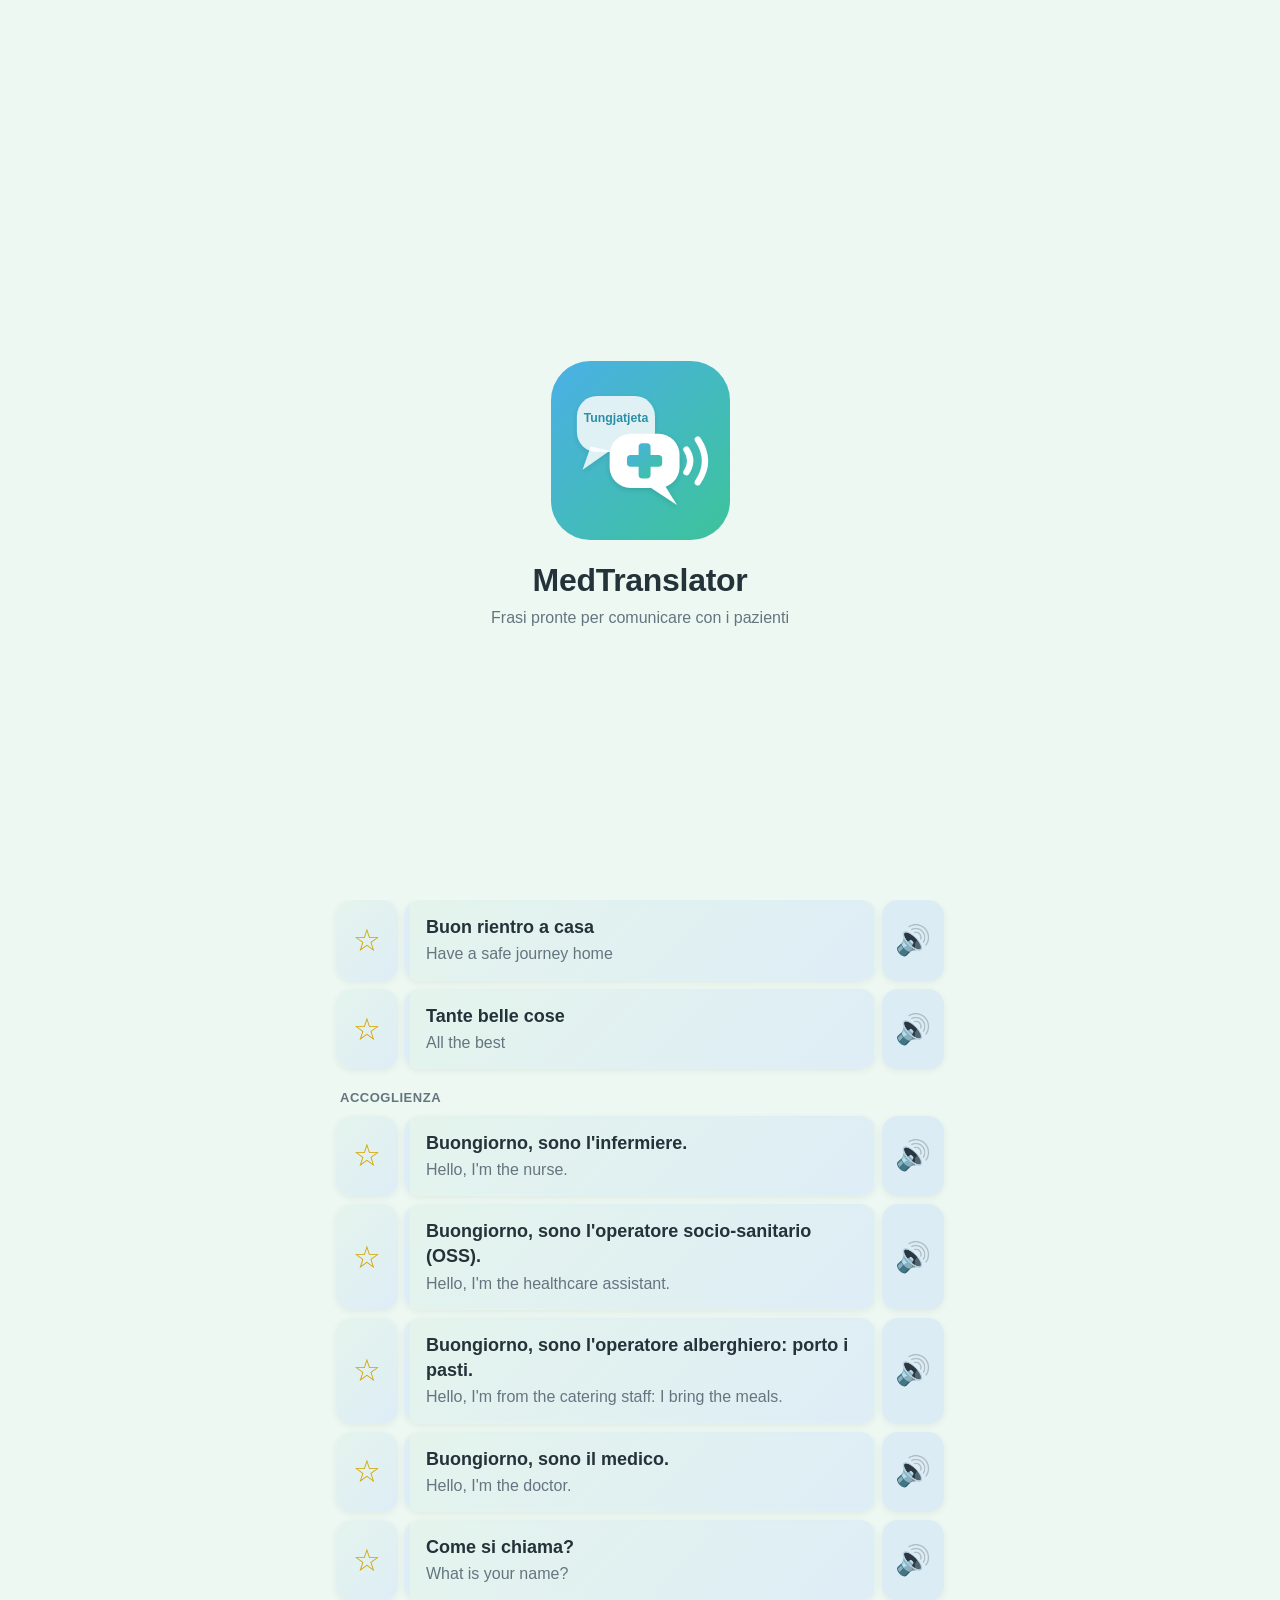
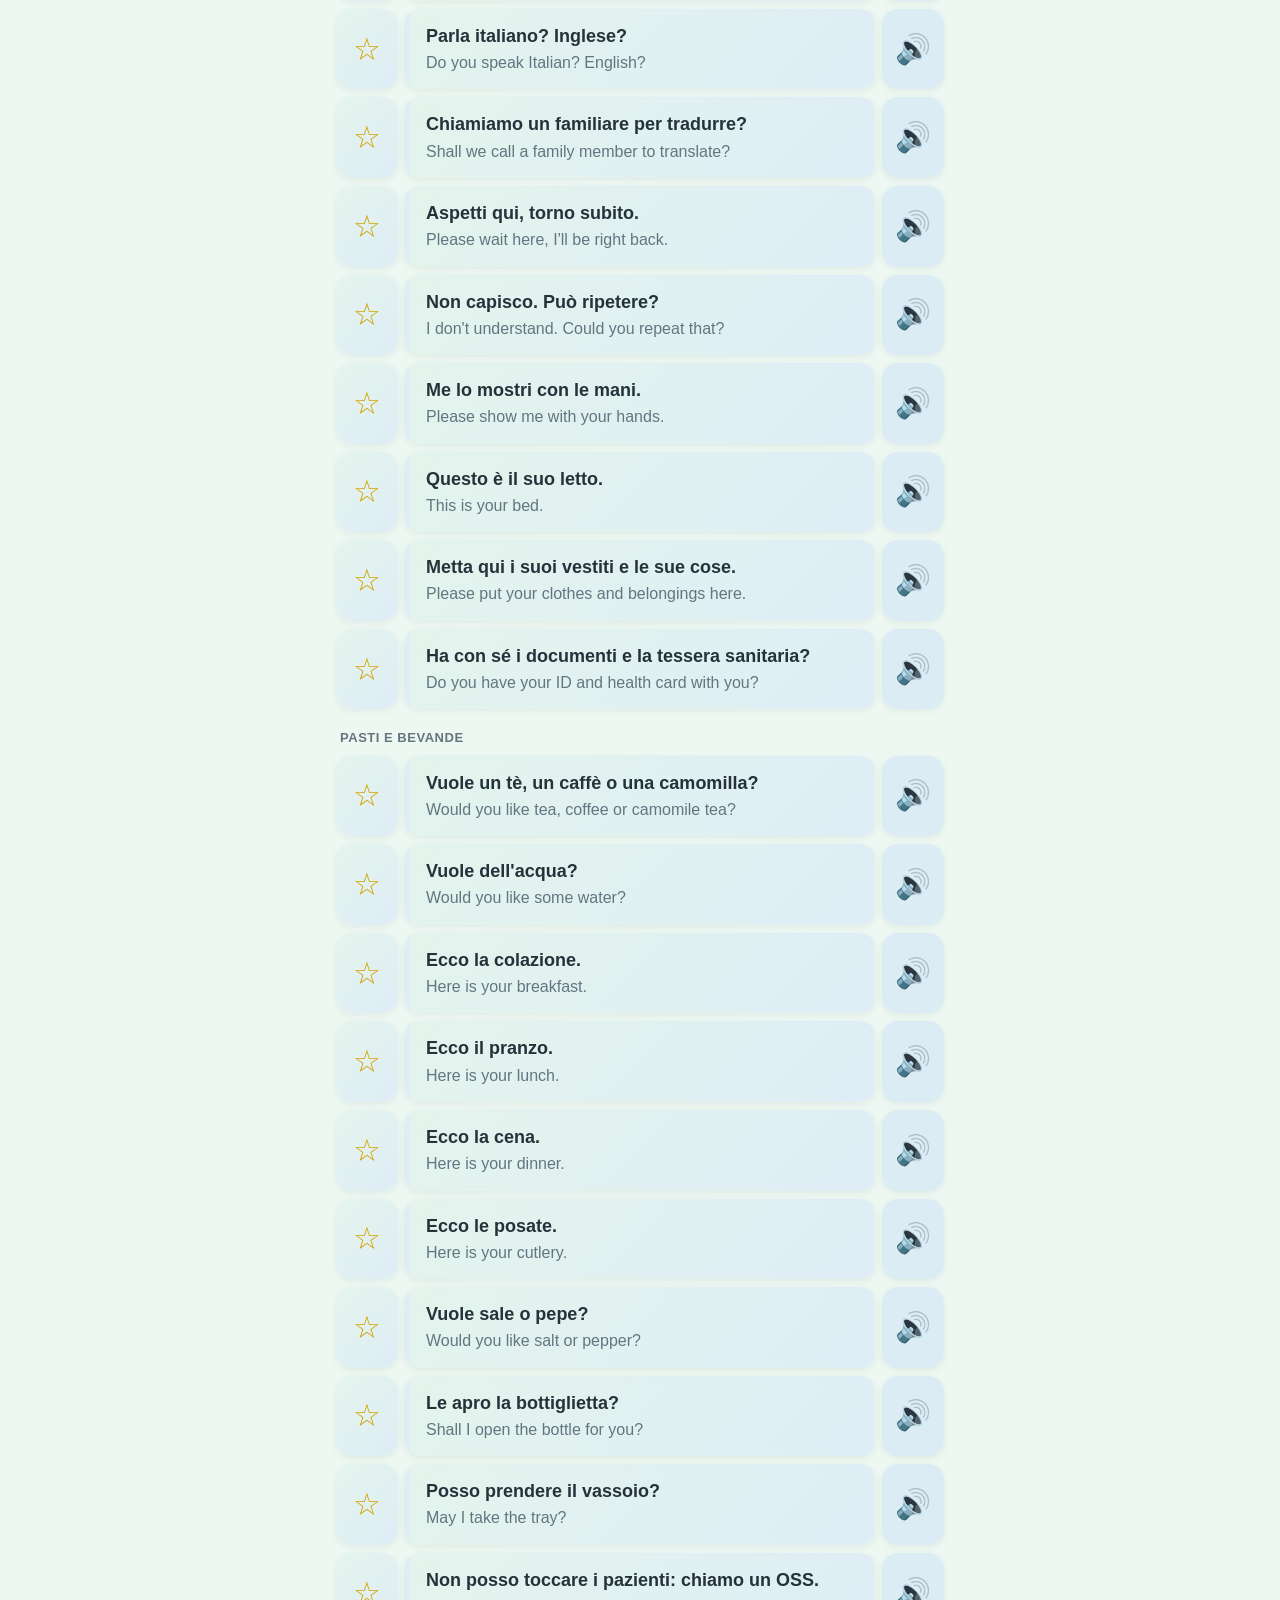
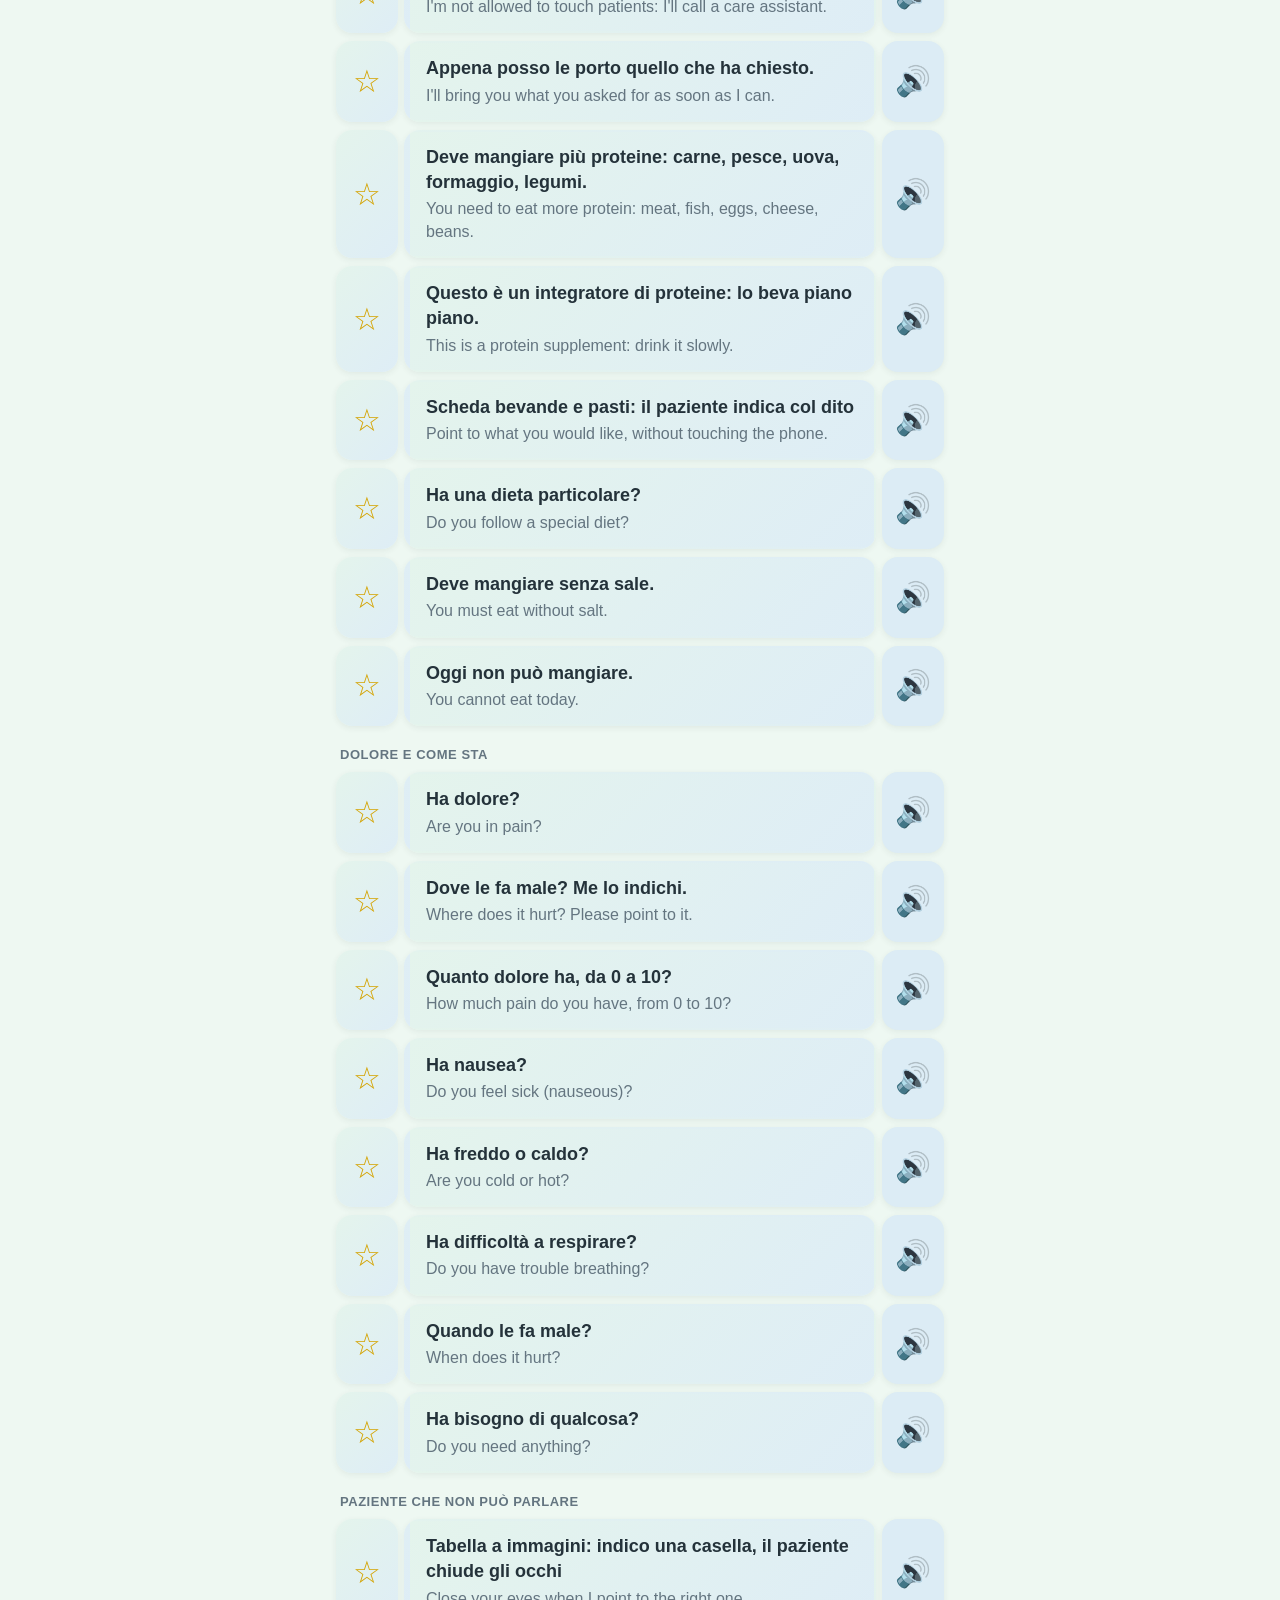
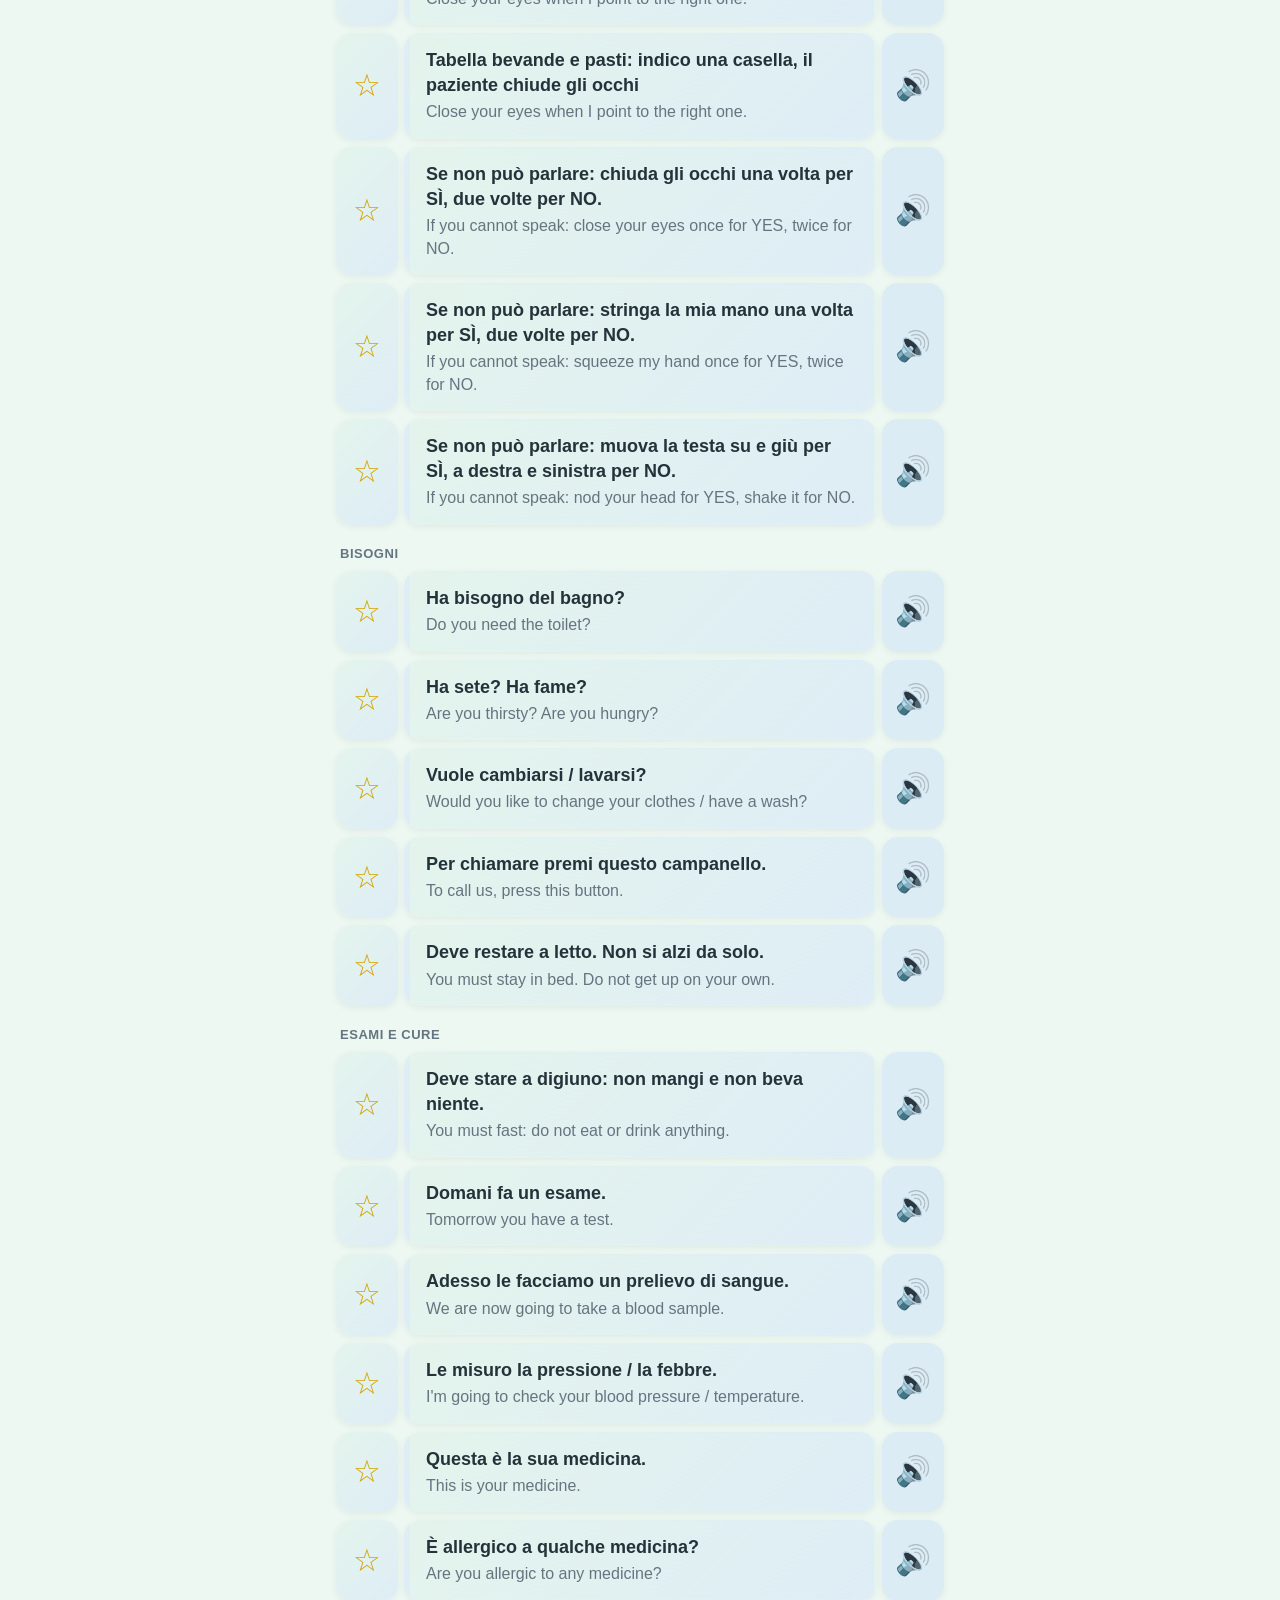
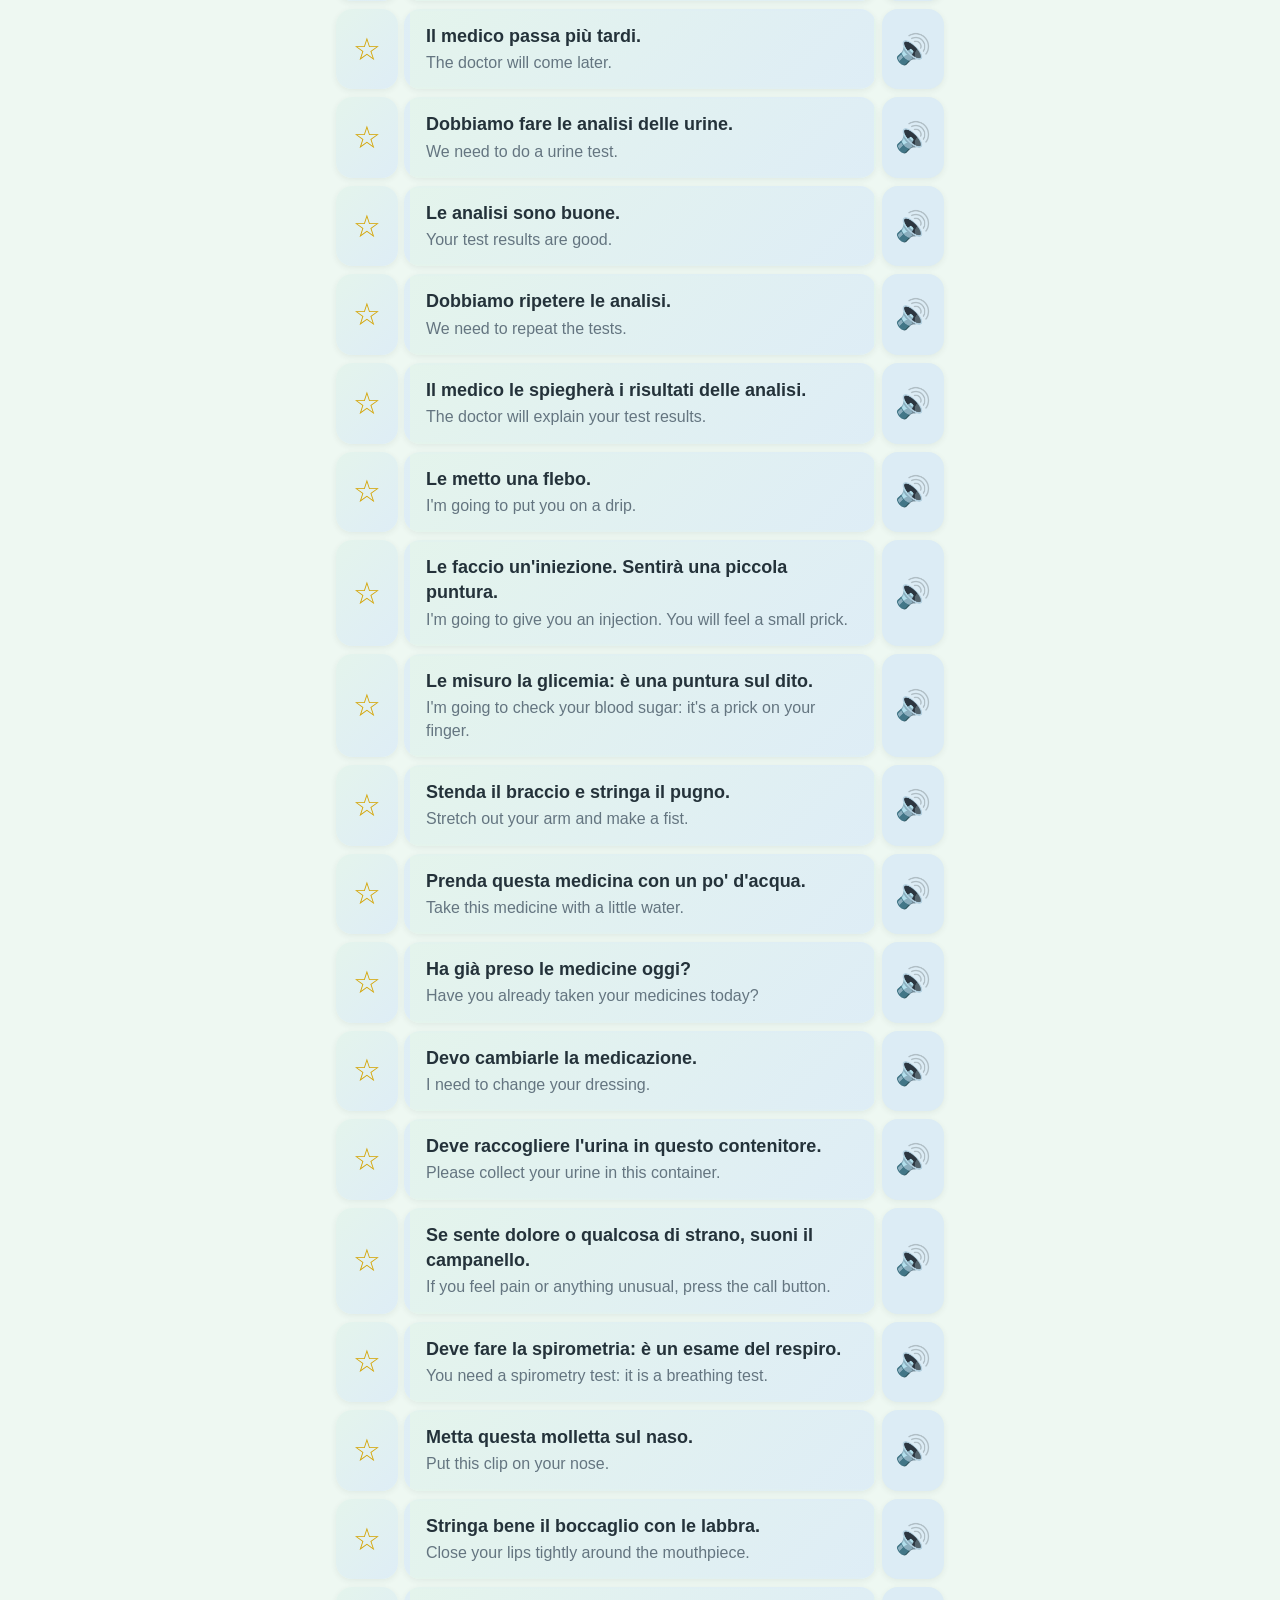
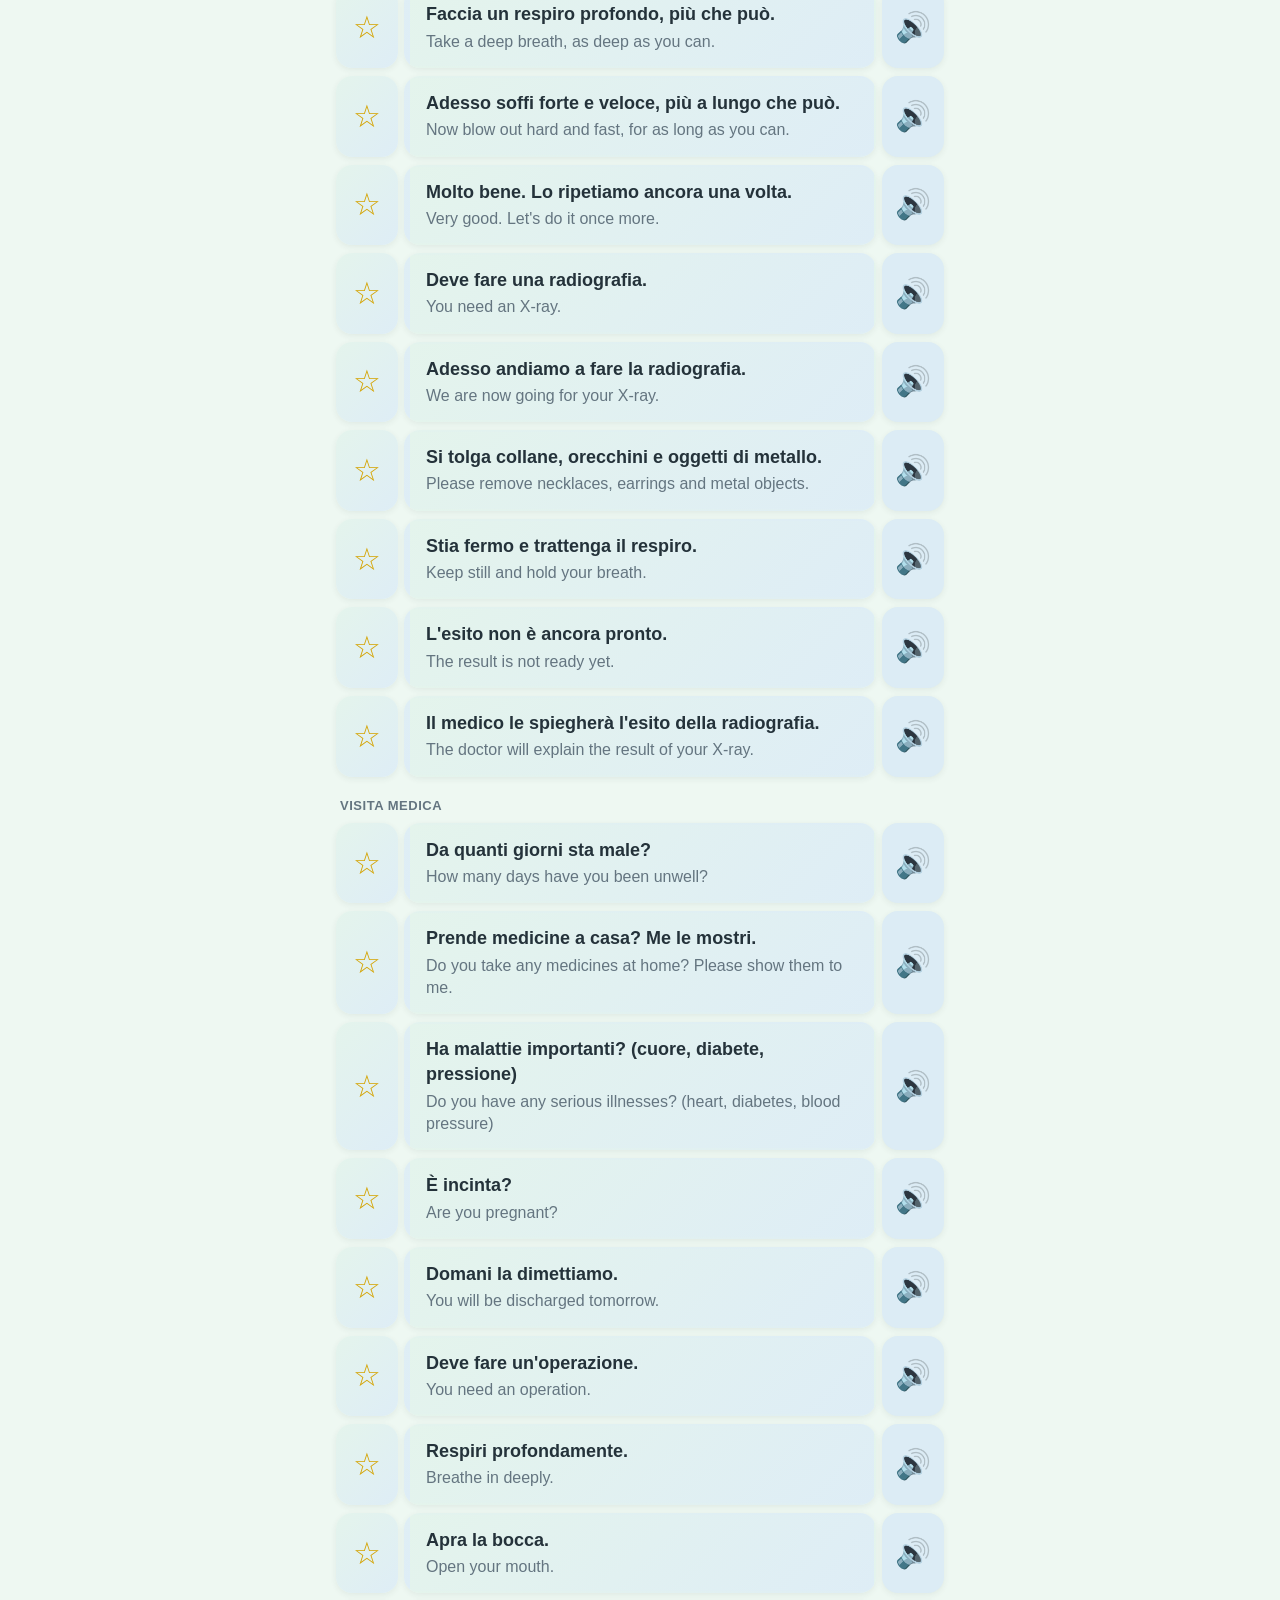
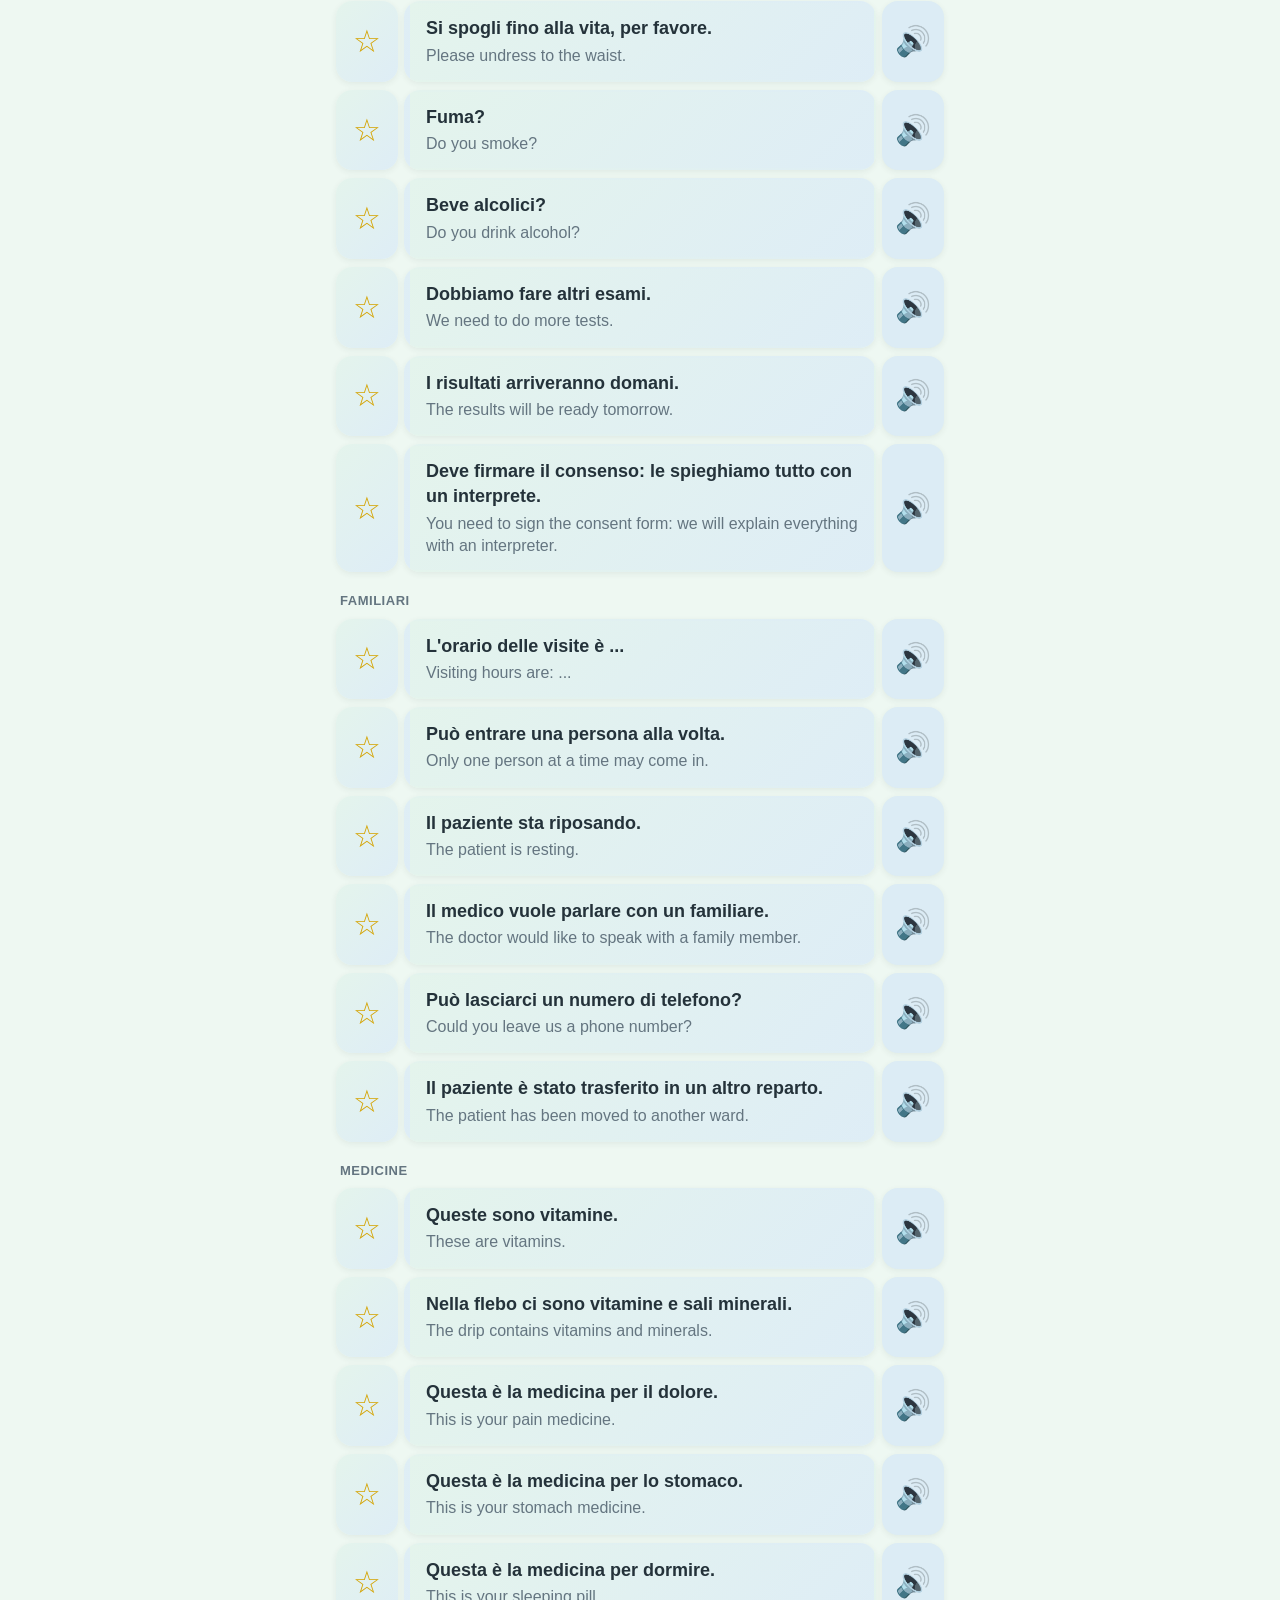
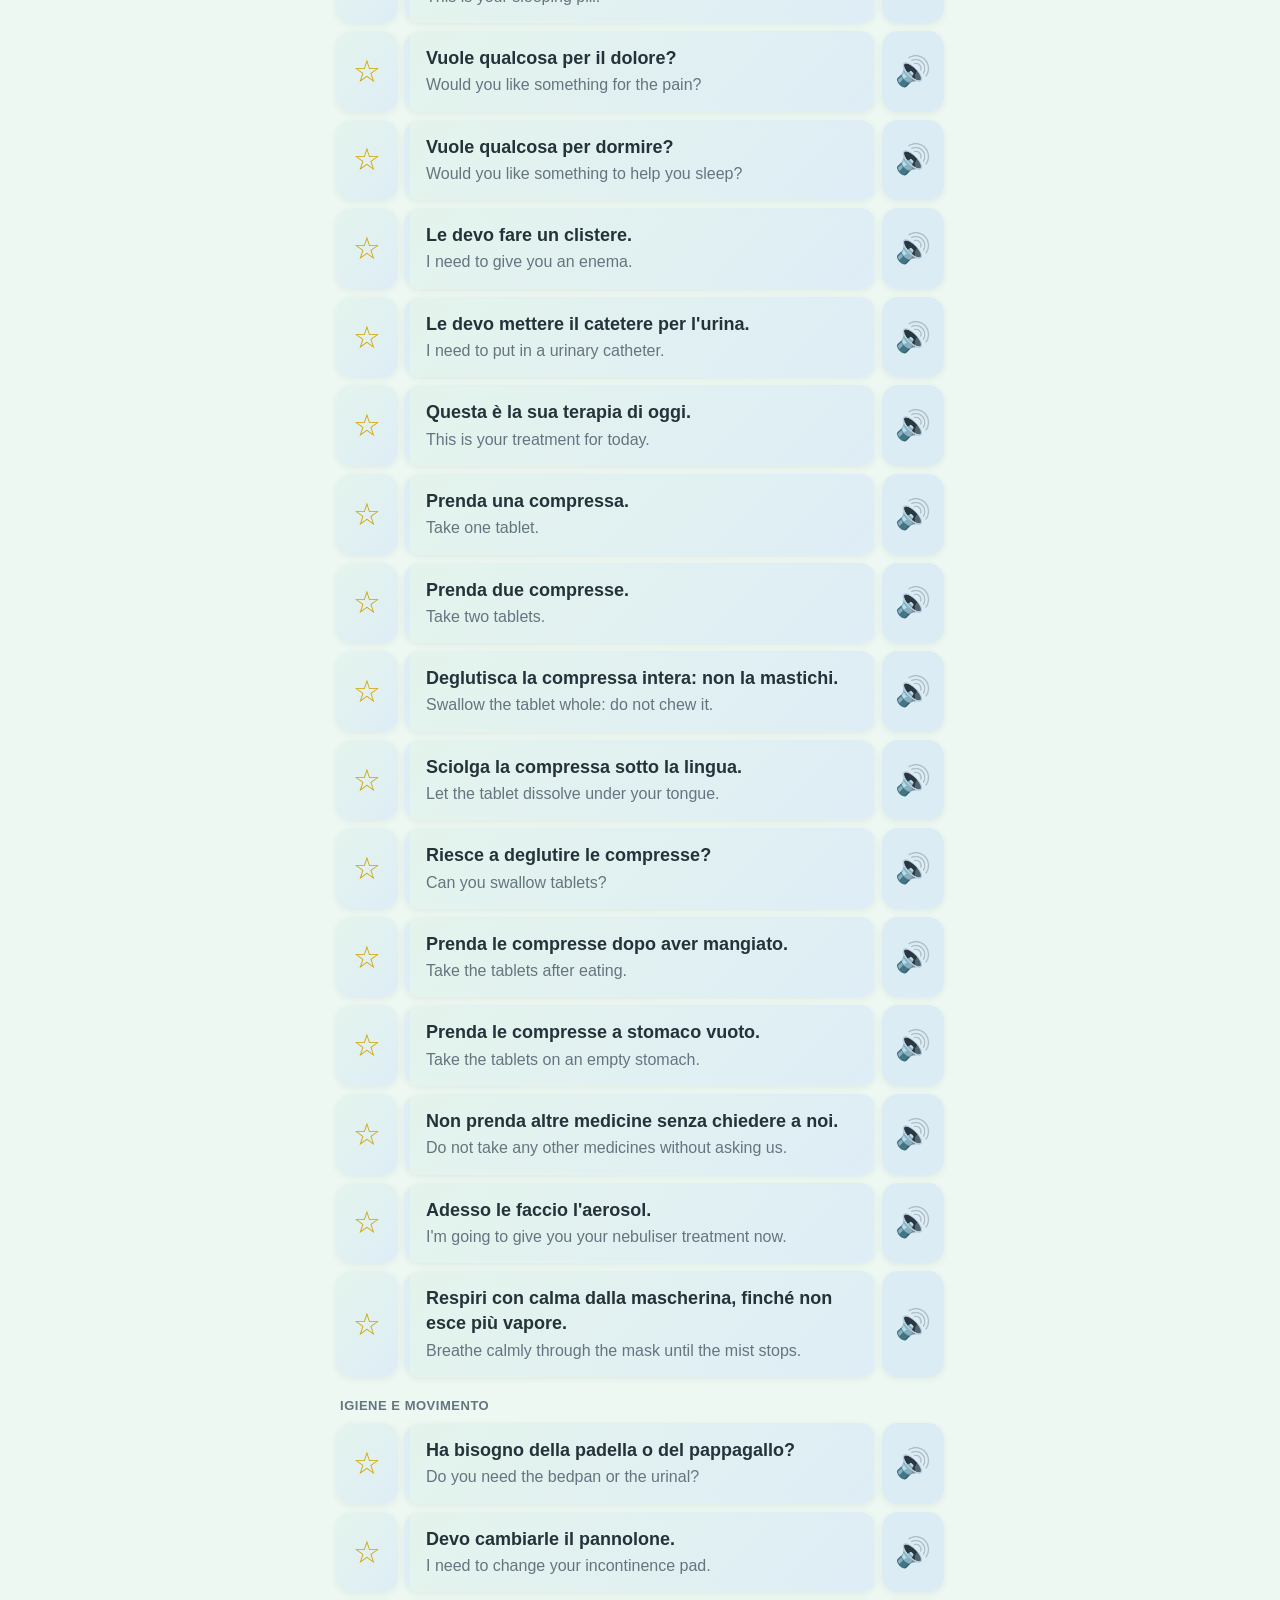
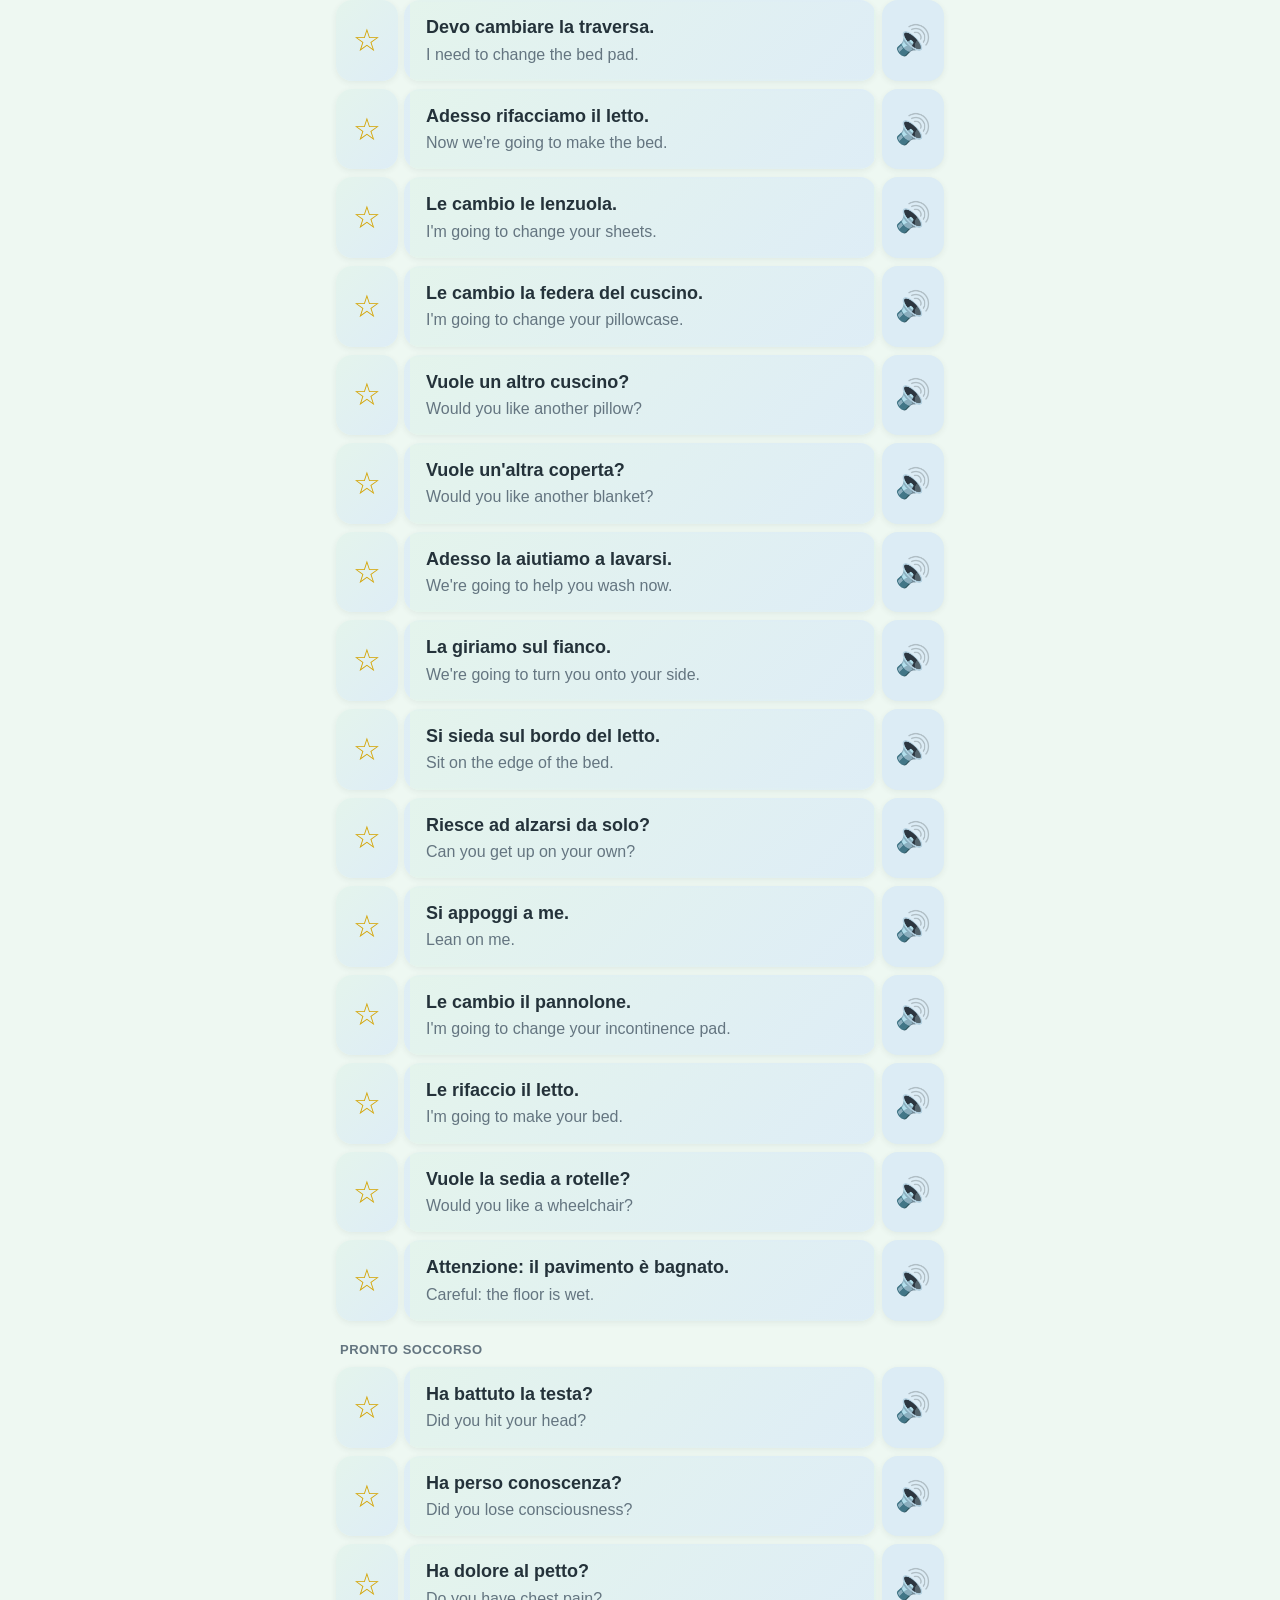
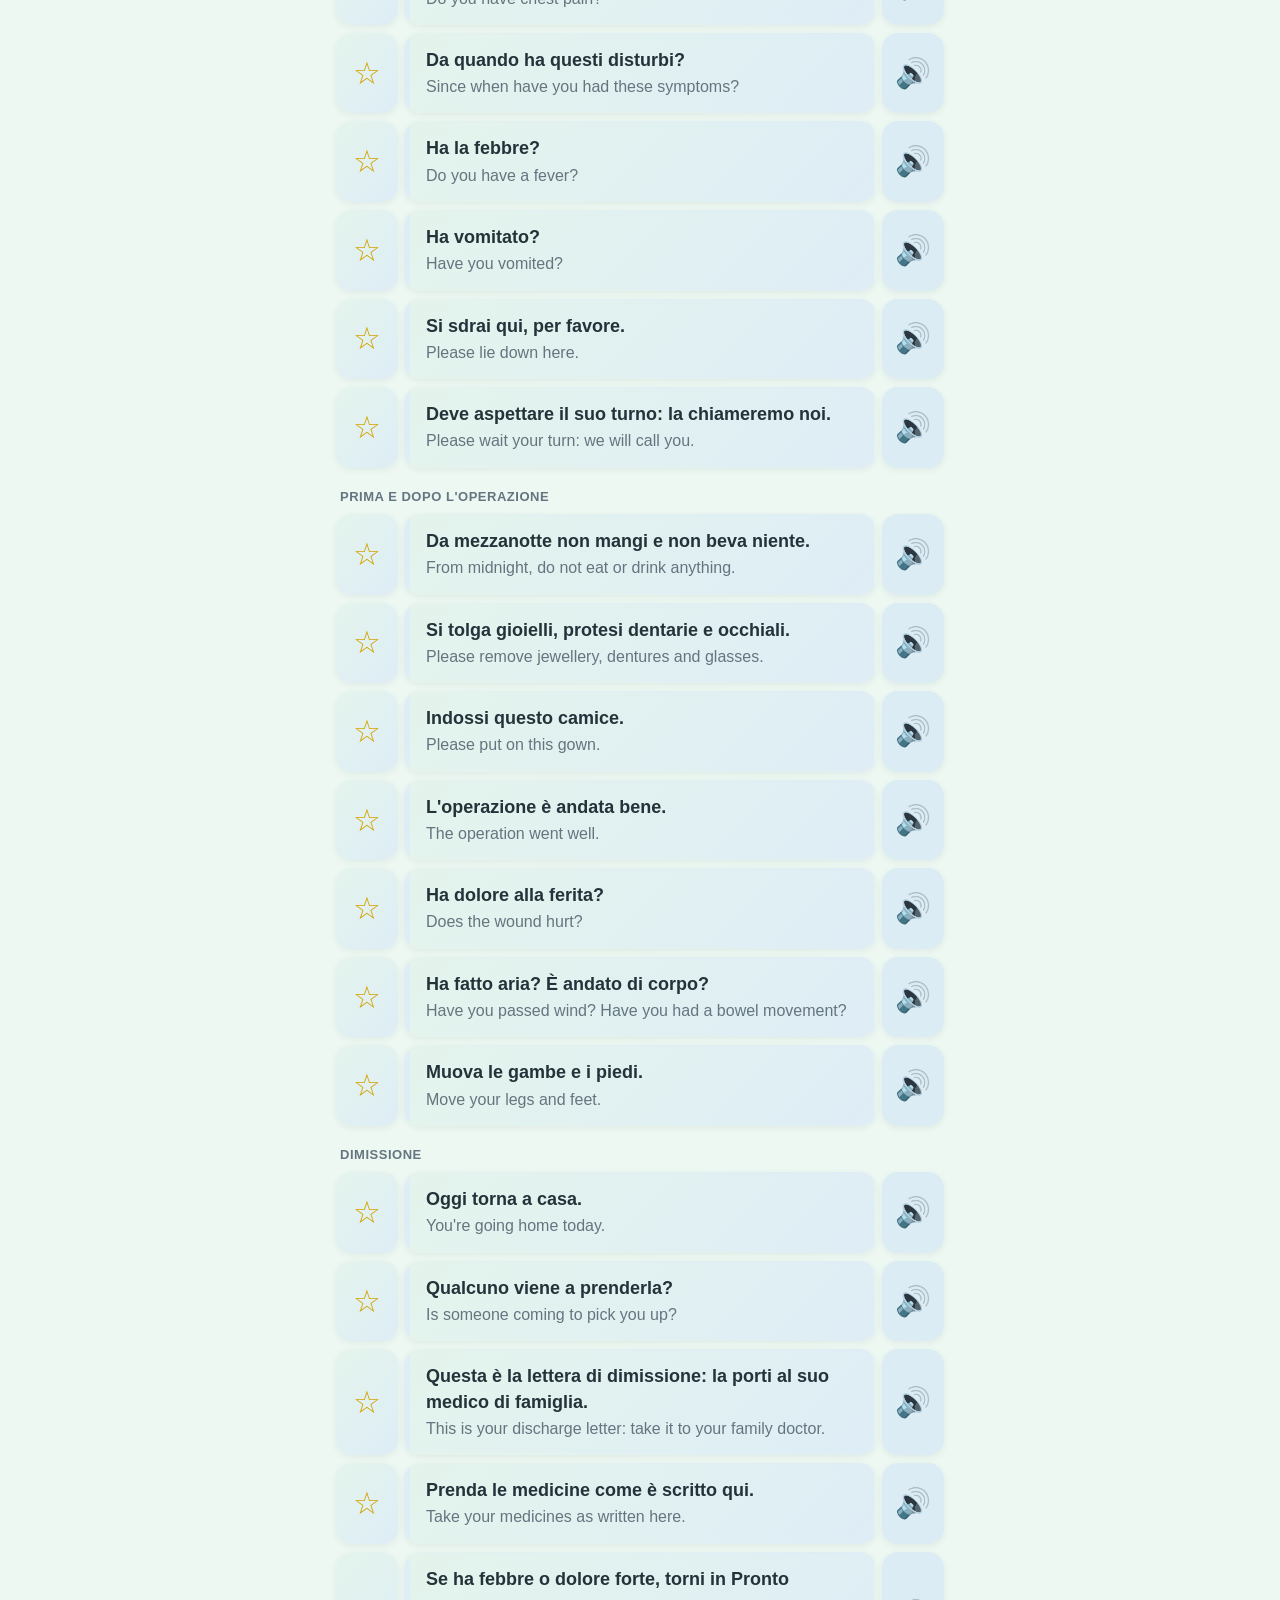
==== commit 56bf0856: "Controllo aggiornamento all'apertura (avviso con Aggiorna) Co-Authored-By: Claude Sonnet 5.5 <norepl" ====
--- a/www/index.html
+++ b/www/index.html
@@ -437,6 +437,11 @@
   #barra-giu .bg-pref.vuota { opacity: .45; }
   #barra-giu .bg-icona { flex: .8 1 0; }
   #barra-giu .btn-voce { color: var(--ruolo, var(--blu)); }
+  #aggiorna { position: fixed; left: 8px; right: 8px; top: calc(8px + env(safe-area-inset-top, 0px)); z-index: 40; display: flex; align-items: center; gap: 10px; padding: 10px 10px 10px 14px; border-radius: 16px; background: var(--arg-attivo); color: var(--arg-attivo-testo); box-shadow: 0 4px 16px rgba(0,0,0,.3); font-size: 18px; font-weight: 700; }
+  #aggiorna[hidden] { display: none; }
+  #aggiorna span { flex: 1; line-height: 1.2; }
+  #aggiorna button { border: 0; border-radius: 999px; min-height: 48px; padding: 0 18px; font: inherit; font-size: 18px; font-weight: 700; background: #fff; color: #1b3f66; }
+  #aggiorna #agg-chiudi { padding: 0 14px; background: transparent; color: inherit; font-size: 22px; }
   .lett { display: block; font-style: italic; font-size: 15px; line-height: 1.3; color: var(--tenue); margin-top: 3px; }
   #g-lett { font-size: 26px; font-weight: 600; color: var(--testo); margin: 2px 16px 10px; }
   #argomenti, #menu, #specialita {
@@ -532,6 +537,13 @@
   <div class="arg-testa"><b data-t="argomenti">Argomenti</b><button type="button" onclick="chiudiArgomenti()">✕ <span data-t="chiudi">Chiudi</span></button></div>
   <button type="button" class="sel-spec" id="sel-spec" onclick="apriSpecialita()"></button>
   <div class="gruppi" id="gruppi"></div>
+</div>
+
+<div id="aggiorna" role="alert" hidden>
+  <svg viewBox="0 0 24 24" width="28" height="28" aria-hidden="true"><path d="M12 3v11m0 0l-4.5-4.5M12 14l4.5-4.5M5 19h14" fill="none" stroke="currentColor" stroke-width="2.4" stroke-linecap="round" stroke-linejoin="round"/></svg>
+  <span id="agg-testo"></span>
+  <button type="button" id="agg-vai" onclick="scaricaAggiornamento()"></button>
+  <button type="button" id="agg-chiudi" onclick="chiudiAggiornamento()" aria-label="✕">✕</button>
 </div>
 
 <div id="specialita" role="dialog" aria-modal="true">
@@ -1914,6 +1926,37 @@
   var LETTURA = {"ja":{"おはようございます":"Ohayou gozaimasu","こんばんは":"Konbanwa","どうぞ召し上がってください":"Douzo meshiagatte kudasai","お済みですか？":"Osumi desu ka?","これで十分ですか？":"Kore de juubun desu ka?","また後で来ます":"Mata ato de kimasu","おやすみなさい":"Oyasumi nasai","おやすみなさい。また明日":"Oyasumi nasai. mata asu","お気をつけてお帰りください":"Oki o tsukete okaeri kudasai","どうぞお元気で":"Douzo ogenki de","こんにちは。看護師です。":"Konnichiwa. kangoshi desu.","こんにちは。看護助手です。":"Konnichiwa. kango joshu desu.","こんにちは。配膳担当です。お食事をお持ちします。":"Konnichiwa. haizen tantou desu. oshokuji o omochi shimasu.","こんにちは。医師です。":"Konnichiwa. ishi desu.","お名前を教えてください。":"Onamae o oshiete kudasai.","イタリア語は話せますか？英語はどうですか？":"Itaria go wa hanasemasu ka? eigo wa dou desu ka?","通訳のために、ご家族に電話しましょうか？":"Tsuuyaku no tame ni, gokazoku ni denwa shimashou ka?","ここでお待ちください。すぐ戻ります。":"Koko de omachi kudasai. sugu modorimasu.","わかりません。もう一度言ってください。":"Wakarimasen. mou ichi do itte kudasai.","手で示してください。":"Te de shimeshite kudasai.","こちらがあなたのベッドです。":"Kochira ga anata no beddo desu.","服と荷物はここに置いてください。":"Fuku to nimotsu wa koko ni oite kudasai.","身分証明書と保険証をお持ちですか？":"Mibun shoumeisho to hokenshou o omochi desu ka?","紅茶、コーヒー、カモミールティーのどれがいいですか？":"Koucha, koohii, kamomiiru tii no dore ga ii desu ka?","お水はいかがですか？":"Omizu wa ikaga desu ka?","朝食をお持ちしました。":"Choushoku o omochi shimashita.","昼食をお持ちしました。":"Chuushoku o omochi shimashita.","夕食をお持ちしました。":"Yuushoku o omochi shimashita.","ナイフ・フォーク・スプーンをどうぞ。":"Naifu/fooku/supuun o douzo.","塩かコショウはいかがですか？":"Shio ka koshou wa ikaga desu ka?","塩":"Shio","コショウ":"Koshou","いいえ、結構です":"Iie, kekkou desu","ボトルを開けましょうか？":"Botoru o akemashou ka?","トレーを下げてもよろしいですか？":"Toree o sagete mo yoroshii desu ka?","私は患者さんに触れることができません。看護助手を呼びます。":"Watakushi wa kanjasan ni fureru koto ga dekimasen. kango joshu o yobimasu.","ご依頼のものは、できるだけ早くお持ちします。":"Goirai no mono wa, dekiru dake hayaku omochi shimasu.","たんぱく質をもっととってください。肉、魚、卵、チーズ、豆類などです。":"Tanpakushitsu o motto totte kudasai. niku, sakana, tamago, chiizu, mamerui nado desu.","これはたんぱく質の栄養補助飲料です。ゆっくり飲んでください。":"Kore wa tanpakushitsu no eiyou hojo inryou desu. yukkuri nonde kudasai.","ご希望のものを指で示してください。スマートフォンには触れないでください。":"Gokibou no mono o yubi de shimeshite kudasai. sumaato fon ni wa furenaide kudasai.","食事の制限はありますか？":"Shokuji no seigen wa arimasu ka?","豚肉なし":"Butaniku nashi","ベジタリアン":"Bejitarian","グルテンフリー":"Guruten furii","ありません":"Arimasen","塩分なしの食事にしてください。":"Enbun nashi no shokuji ni shite kudasai.","今日は食事ができません。":"Kyou wa shokuji ga dekimasen.","痛みはありますか？":"Itami wa arimasu ka?","どこが痛いですか？指で示してください。":"Doko ga itai desu ka? yubi de shimeshite kudasai.","痛みはどのくらいですか？0から10で選んでください。":"Itami wa dono kurai desu ka?0 kara 10 de erande kudasai.","吐き気はありますか？":"Hakike wa arimasu ka?","寒いですか、それとも暑いですか？":"Samui desu ka, sore to mo atsui desu ka?","寒い":"Samui","暑い":"Atsui","大丈夫です":"Daijoubu desu","息苦しいですか？":"Ikigurushii desu ka?","いつ痛みますか？":"Itsu itamimasu ka?","何か必要なものはありますか？":"Nan ka hitsuyou na mono wa arimasu ka?","正しいものを指したら、目を閉じてください。":"Tadashii mono o sashitara, me o tojite kudasai.","話せない場合：「はい」は目を1回閉じてください。「いいえ」は2回閉じてください。":"Hanasenai baai: \"hai\" wa me o 1 kai tojite kudasai. \"iie\" wa 2 kai tojite kudasai.","話せない場合：「はい」は私の手を1回握ってください。「いいえ」は2回握ってください。":"Hanasenai baai: \"hai\" wa watakushi no te o 1 kai nigitte kudasai. \"iie\" wa 2 kai nigitte kudasai.","話せない場合：「はい」はうなずいてください。「いいえ」は首を横に振ってください。":"Hanasenai baai: \"hai\" wa unazuite kudasai. \"iie\" wa kubi o yoko ni futte kudasai.","トイレに行きたいですか？":"Toire ni ikitai desu ka?","喉が渇いていますか？お腹は空いていますか？":"Nodo ga kawaite imasu ka? onaka wa aite imasu ka?","喉が渇いた":"Nodo ga kawaita","お腹が空いた":"Onaka ga aita","着替えますか？／体を洗いますか？":"Kigaemasu ka?/tai o araimasu ka?","用があるときは、このボタンを押してください。":"You ga aru toki wa, kono botan o oshite kudasai.","ベッドで安静にしていてください。一人で起き上がらないでください。":"Beddo de ansei ni shite ite kudasai. hitori de okiagaranaide kudasai.","絶食が必要です。何も食べたり飲んだりしないでください。":"Zesshoku ga hitsuyou desu. nan mo tabe tari non dari shinaide kudasai.","明日、検査があります。":"Asu, kensa ga arimasu.","これから採血をします。":"Kore kara saiketsu o shimasu.","血圧／体温を測ります。":"Ketsuatsu/taion o hakarimasu.","こちらがお薬です。":"Kochira ga okusuri desu.","薬のアレルギーはありますか？":"Kusuri no arerugii wa arimasu ka?","医師は後で来ます。":"Ishi wa ato de kimasu.","尿検査をします。":"Nyou kensa o shimasu.","検査の結果は良好です。":"Kensa no kekka wa ryoukou desu.","検査をもう一度します。":"Kensa o mou ichi do shimasu.","検査の結果は医師が説明します。":"Kensa no kekka wa ishi ga setsumei shimasu.","点滴をします。":"Tenteki o shimasu.","注射をします。少しチクッとします。":"Chuusha o shimasu. sukoshi chikut to shimasu.","血糖を測ります。指先に針を刺します。":"Kettou o hakarimasu. yubisaki ni hari o sashimasu.","腕を伸ばして、手を握ってください。":"Ude o nobashite, te o nigitte kudasai.","この薬を少しの水で飲んでください。":"Kono kusuri o sukoshi no mizu de nonde kudasai.","今日はもう薬を飲みましたか？":"Kyou wa mou kusuri o nomimashita ka?","ガーゼを交換します。":"Gaaze o koukan shimasu.","この容器に尿をとってください。":"Kono youki ni nyou o totte kudasai.","痛みや変わったことがあれば、ナースコールを押してください。":"Itami ya kawatta koto ga areba, naasu kooru o oshite kudasai.","スパイロメトリー（呼吸機能検査）をします。息の検査です。":"Supairometorii (kokyuu kinou kensa) o shimasu. iki no kensa desu.","この鼻クリップを鼻につけてください。":"Kono bikurippu o hana ni tsukete kudasai.","マウスピースを唇でしっかりくわえてください。":"Mausupiisu o kuchibiru de shikkari kuwaete kudasai.","できるだけ深く息を吸ってください。":"Dekiru dake fukaku iki o sutte kudasai.","では、できるだけ長く、強く速く息を吐いてください。":"De wa, dekiru dake nagaku, tsuyoku hayaku iki o haite kudasai.","とても良いです。もう一度やりましょう。":"Totemo yoi desu. mou ichi do yarimashou.","レントゲン検査をします。":"Rentogen kensa o shimasu.","これからレントゲン検査に行きます。":"Kore kara rentogen kensa ni ikimasu.","ネックレス、イヤリング、金属のものを外してください。":"Nekkuresu, iyaringu, kinzoku no mono o hazushite kudasai.","動かずに、息を止めてください。":"Ugokazu ni, iki o tomete kudasai.","結果はまだ出ていません。":"Kekka wa mada dete imasen.","レントゲンの結果は医師が説明します。":"Rentogen no kekka wa ishi ga setsumei shimasu.","何日前から具合が悪いですか？":"Nan nichi mae kara guai ga warui desu ka?","家で飲んでいる薬はありますか？見せてください。":"Ie de nonde iru kusuri wa arimasu ka? misete kudasai.","大きな病気はありますか？（心臓病、糖尿病、高血圧）":"Ookina byouki wa arimasu ka? (shinzoubyou, tounyoubyou, kouketsuatsu)","妊娠していますか？":"Ninshin shite imasu ka?","明日、退院できます。":"Asu, taiin dekimasu.","手術が必要です。":"Shujutsu ga hitsuyou desu.","深く息を吸ってください。":"Fukaku iki o sutte kudasai.","口を開けてください。":"Kuchi o akete kudasai.","上半身の服を脱いでください。":"Jouhanshin no fuku o nuide kudasai.","たばこを吸いますか？":"Tabako o suimasu ka?","お酒を飲みますか？":"Osake o nomimasu ka?","ほかの検査も必要です。":"Hoka no kensa mo hitsuyou desu.","結果は明日出ます。":"Kekka wa asu demasu.","同意書にサインが必要です。通訳を通してすべて説明します。":"Douisho ni sain ga hitsuyou desu. tsuuyaku o tooshite subete setsumei shimasu.","面会時間：…":"Menkai jikan:...","一度に入れるのは1人だけです。":"Ichi do ni ireru no wa 1nin dake desu.","患者さんは休んでいます。":"Kanjasan wa yasunde imasu.","医師がご家族とお話ししたいそうです。":"Ishi ga gokazoku to ohanashi shitai sou desu.","電話番号を教えていただけますか？":"Denwa bangou o oshiete itadakemasu ka?","患者さんは別の病棟に移りました。":"Kanjasan wa betsu no byoutou ni utsurimashita.","これはビタミン剤です。":"Kore wa bitaminzai desu.","点滴にはビタミンとミネラルが入っています。":"Tenteki ni wa bitamin to mineraru ga haitte imasu.","これは痛み止めの薬です。":"Kore wa itamidome no kusuri desu.","これは胃の薬です。":"Kore wa i no kusuri desu.","これは眠るための薬です。":"Kore wa nemuru tame no kusuri desu.","痛み止めが必要ですか？":"Itamidome ga hitsuyou desu ka?","眠るための薬が必要ですか？":"Nemuru tame no kusuri ga hitsuyou desu ka?","浣腸をします。":"Kanchou o shimasu.","尿道カテーテルを入れます。":"Nyoudou kateeteru o iremasu.","これが今日のお薬です。":"Kore ga kyou no okusuri desu.","錠剤を1錠飲んでください。":"Jouzai o 1 jou nonde kudasai.","錠剤を2錠飲んでください。":"Jouzai o 2 jou nonde kudasai.","錠剤はかまずに、そのまま飲み込んでください。":"Jouzai wa kamazu ni, sono mama nomikonde kudasai.","錠剤を舌の下に入れて溶かしてください。":"Jouzai o shita no shita ni irete tokashite kudasai.","錠剤を飲み込めますか？":"Jouzai o nomikomemasu ka?","錠剤は食後に飲んでください。":"Jouzai wa shokugo ni nonde kudasai.","錠剤は空腹時に飲んでください。":"Jouzai wa kuufuku ji ni nonde kudasai.","私たちに確認せずに、ほかの薬を飲まないでください。":"Watakushitachi ni kakunin sezu ni, hoka no kusuri o nomanaide kudasai.","これから吸入（ネブライザー）をします。":"Kore kara kyuunyuu (neburaizaa) o shimasu.","霧が出なくなるまで、マスクで落ち着いて呼吸してください。":"Kiri ga denaku naru made, masuku de ochitsuite kokyuu shite kudasai.","差し込み便器か尿器が必要ですか？":"Sashikomi benki ka nyouki ga hitsuyou desu ka?","差し込み便器":"Sashikomi benki","尿器":"Nyouki","おむつを交換します。":"Omutsu o koukan shimasu.","防水シーツを交換します。":"Bousui shiitsu o koukan shimasu.","今からベッドを整えます。":"Ima kara beddo o totonoemasu.","シーツを交換します。":"Shiitsu o koukan shimasu.","枕カバーを交換します。":"Makura kabaa o koukan shimasu.","枕をもう一つ使いますか？":"Makura o mou hitotsu tsukaimasu ka?","毛布をもう一枚使いますか？":"Moufu o mou ichimai tsukaimasu ka?","これから体を洗うお手伝いをします。":"Kore kara karada o arau otetsudai o shimasu.","体を横向きにします。":"Karada o yokomuki ni shimasu.","ベッドの端に座ってください。":"Beddo no hashi ni suwatte kudasai.","一人で立てますか？":"Hitori de tatemasu ka?","私につかまってください。":"Watakushi ni tsukamatte kudasai.","ベッドを整えます。":"Beddo o totonoemasu.","車いすを使いますか？":"Kuruma isu o tsukaimasu ka?","床がぬれています。気をつけてください。":"Yuka ga nurete imasu. ki o tsukete kudasai.","頭を打ちましたか？":"Atama o uchimashita ka?","意識を失いましたか？":"Ishiki o ushinaimashita ka?","胸が痛みますか？":"Mune ga itamimasu ka?","その症状はいつからですか？":"Sono shoujou wa itsu kara desu ka?","数時間前から":"Suu jikan mae kara","昨日から":"Kinou kara","数日前から":"Suujitsu mae kara","1週間以上前から":"1 shuukan ijou mae kara","熱がありますか？":"Netsu ga arimasu ka?","吐きましたか？":"Hakimashita ka?","ここに横になってください。":"Koko ni yoko ni natte kudasai.","順番をお待ちください。お呼びします。":"Junban o omachi kudasai. oyobi shimasu.","夜12時以降は、何も食べたり飲んだりしないでください。":"Yoru 12 ji ikou wa, nan mo tabe tari non dari shinaide kudasai.","アクセサリー、入れ歯、めがねを外してください。":"Akusesarii, ireba, megane o hazushite kudasai.","このガウンを着てください。":"Kono gaun o kite kudasai.","手術はうまくいきました。":"Shujutsu wa umaku ikimashita.","傷口は痛みますか？":"Kizuguchi wa itamimasu ka?","おならは出ましたか？便は出ましたか？":"Onara wa demashita ka? bin wa demashita ka?","足を動かしてください。":"Ashi o ugokashite kudasai.","今日、退院です。":"Kyou, taiin desu.","誰か迎えに来ますか？":"Dare ka mukae ni kimasu ka?","退院の書類です。かかりつけ医に渡してください。":"Taiin no shorui desu. kakari tsukei ni watashite kudasai.","ここに書いてあるとおりに薬を飲んでください。":"Koko ni kaite aru toori ni kusuri o nonde kudasai.","熱や強い痛みがあれば、救急外来に来てください。":"Netsu ya tsuyoi itami ga areba, kyuukyuu gairai ni kite kudasai.","お子さんは食べましたか？":"Okosan wa tabemashita ka?","お子さんに熱はありますか？":"Okosan ni netsu wa arimasu ka?","お子さんはおしっこをしましたか？":"Okosan wa oshikko o shimashita ka?","陣痛はありますか？":"Jintsuu wa arimasu ka?","破水しましたか？":"Hasui shimashita ka?","今、赤ちゃんに授乳できます。":"Ima, akachan ni junyuu dekimasu.","臓器移植を受けたことがありますか？":"Zouki ishoku o uketa koto ga arimasu ka?","どの臓器を移植しましたか？":"Dono zouki o ishoku shimashita ka?","腎臓":"Jinzou","肝臓":"Kanzou","心臓":"Shinzou","肺":"Hai","その他":"Sono ta","免疫抑制剤（拒絶反応を防ぐ薬）を飲んでいますか？":"Men'eki yokuseizai (kyozetsu hannou o fusegu kusuri) o nonde imasu ka?","免疫抑制剤は毎日、必ず同じ時間に飲んでください。":"Men'eki yokuseizai wa mainichi, kanarazu onaji jikan ni nonde kudasai.","手をよく洗い、マスクをつけてください。免疫力が下がっています。":"Te o yoku arai, masuku o tsukete kudasai. men'ekiryoku ga sagatte imasu.","レントゲン":"Rentogen","CT検査":"CT kensa","MRI検査":"MRI kensa","超音波検査（エコー）":"Chouonpa kensa (ekoo)","心電図":"Shinden zu","血液検査":"Ketsueki kensa","尿検査":"Nyou kensa","呼吸機能検査":"Kokyuu kinou kensa","胃カメラ":"I kamera","大腸カメラ":"Daichou kamera","生検":"Seiken","綿棒での検査":"Menbou de no kensa","採血":"Saiketsu","血圧":"Ketsuatsu","酸素飽和度":"Sanso houwa do","血糖値":"Kettouchi","便検査":"Bin kensa","胸部レントゲン":"Kyoubu rentogen","心エコー":"Shinekoo","動脈血ガス検査":"Doumyakuketsu gasu kensa","診察":"Shinsatsu","検温":"Ken'on","薬":"Kusuri","錠剤":"Jouzai","シロップ":"Shiroppu","滴剤":"Teki zai","軟膏":"Nankou","座薬":"Zayaku","浣腸":"Kanchou","絆創膏":"Bansoukou","注射":"Chuusha","点滴":"Tenteki","吸入（ネブライザー）":"Kyuunyuu (neburaizaa)","酸素":"Sanso","抗生物質":"Kousei busshitsu","痛み止め":"Itamidome","インスリン":"Insurin","ワクチン":"Wakuchin","カテーテル":"Kateeteru","カプセル":"Kapuseru","粉薬の袋":"Kogusuri no fukuro","目薬":"Megusuri","スプレー":"Supuree","抗炎症薬":"Kouenshouyaku","血液をサラサラにする薬":"Ketsueki o sarasara ni suru kusuri","下剤":"Gezai","制酸薬":"Seisanyaku","利尿薬":"Rinyouyaku","注射器":"Chuushaki","針":"Hari","ガーゼ":"Gaaze","包帯":"Houtai","傷の手当て（ガーゼ交換）":"Kizu no teate (gaaze koukan)","傷":"Kizu","縫合の糸":"Hougou no ito","ドレーン":"Doreen","経鼻胃管":"Keibi ikan","ストーマ袋":"Sutooma fukuro","輸血":"Yuketsu","麻酔":"Masui","透析":"Touseki","治療":"Chiryou","リハビリ":"Rihabiri","用量":"Youryou","副作用":"Fukusayou","アレルギー":"Arerugii","食事療法":"Shokuji ryouhou","絶食（飲食しない）":"Zesshoku (inshoku shinai)","ベッド上での安静":"Beddojou de no ansei","頭":"Atama","目":"Me","耳":"Mimi","鼻":"Hana","口":"Kuchi","歯":"Ha","喉":"Nodo","首":"Kubi","肩":"Kata","腕":"Ude","手":"Te","胸":"Mune","お腹":"Onaka","背中":"Senaka","脚":"Ashi","膝":"Hiza","足":"Ashi","皮膚":"Hifu","顔":"Kao","額":"Gaku","舌":"Shita","唇":"Kuchibiru","髪":"Kami","肘":"Hiji","手首":"Tekubi","指":"Yubi","爪":"Tsume","股関節":"Kokansetsu","足首":"Ashikubi","胃":"I","膀胱":"Boukou","腸":"Chou","脳":"Nou","静脈":"Joumyaku","骨":"Hone","筋肉":"Kinniku","陰部":"Inbu","お尻":"Oshiri","熱":"Netsu","咳":"Seki","頭痛":"Zutsuu","吐き気":"Hakike","嘔吐":"Outo","下痢":"Geri","便秘":"Benpi","めまい":"Memai","かゆみ":"Kayumi","血":"Chi","腫れ":"Hare","焼けるような痛み":"Yakeru you na itami","疲れ":"Tsukare","息切れ":"Ikigire","痛み":"Itami","悪寒":"Okan","震え":"Furue","発汗":"Hakkan","動悸":"Douki","失神":"Shisshin","脱力感":"Datsuryoku kan","眠気":"Nemuke","不眠":"Fumin","食欲不振":"Shokuyoku fushin","喉の渇き":"Nodo no kawaki","胸やけ":"Muneyake","逆流":"Gyakuryuu","ガス（おなら）":"Gasu (onara)","のどの痛み":"Nodo no itami","腹痛":"Fukutsuu","背中の痛み":"Senaka no itami","胸の痛み":"Mune no itami","しびれ":"Shibire","こむら返り（けいれん）":"Komuragaeri (keiren)","風邪":"Kaze","痰":"Tan","不安":"Fuan","混乱":"Konran","転倒":"Tentou","失禁":"Shikkin","排尿困難":"Hainyou konnan","排尿時の痛み":"Hainyou ji no itami","血尿":"Ketsunyou","血便":"Ketsuben","黒い便":"Kuroi bin","皮膚が黄色い（黄疸）":"Hifu ga kiiroi (oudan)","病棟":"Byoutou","救急外来":"Kyuukyuu gairai","手術室":"Shujutsushitsu","外来":"Gairai","薬局":"Yakkyoku","トイレ":"Toire","シャワー":"Shawaa","エレベーター":"Erebeetaa","出口":"Deguchi","待合室":"Machiaishitsu","礼拝室":"Reihaishitsu","病室":"Byoushitsu","廊下":"Rouka","受付":"Uketsuke","放射線科":"Houshasenka","集中治療室":"Shuuchuu chiryoushitsu","日帰り入院":"Higaeri nyuuin","検査室":"Kensashitsu","採血室":"Saiketsushitsu","階段":"Kaidan","入口":"Iriguchi","カフェ":"Kafe","駐車場":"Chuushajou","自動販売機":"Jidou hanbai ki","ベッド":"Beddo","ナースコール":"Naasu kooru","車椅子":"Kuruma isu","松葉杖":"Matsuba tsue","眼鏡":"Megane","入れ歯":"Ireba","補聴器":"Hochouki","電話":"Denwa","充電器":"Juudenki","タオル":"Taoru","毛布":"Moufu","枕":"Makura","体温計":"Taionkei","マスク":"Masuku","尿器（しびん）":"Nyouki (shibin)","大人用おむつ":"Otonayou omutsu","防水シーツ":"Bousui shiitsu","シーツ":"Shiitsu","パジャマ":"Pajama","病衣":"Byoui","スリッパ":"Surippa","コップ":"Koppu","カトラリー":"Katorarii","トレイ":"Torei","ストロー":"Sutoroo","ティッシュ":"Tisshu","石けん":"Sekken","歯ブラシ":"Ha burashi","歯みがき粉":"Hamigaki kona","トイレットペーパー":"Toiretto peepaa","吐き気用の容器":"Hakikeyou no youki","識別リストバンド":"Shikibetsu risuto bando","身分証明書":"Mibun shoumeisho","健康保険証":"Kenkou hokenshou","カルテ":"Karute","歩行器":"Hokouki","杖":"Tsue","装具（サポーター）":"Sougu (sapootaa)","ギプス":"Gipusu","弾性ストッキング":"Dansei sutokkingu","コンタクトレンズ":"Kontakuto renzu","尿バッグ":"Nyou baggu","パルスオキシメーター":"Parusu okishimeetaa","血圧計":"Ketsuatsukei","ストレッチャー":"Sutoretchaa","酸素ボンベ":"Sanso bonbe","医師":"Ishi","看護師":"Kangoshi","看護助手":"Kango joshu","家族":"Kazoku","通訳":"Tsuuyaku","文化仲介者":"Bunka chuukaisha","外科医":"Gekai","助産師":"Josanshi","患者":"Kanja","看護師長":"Kango shichou","理学療法士":"Rigaku ryouhoushi","管理栄養士":"Kanri eiyoushi","心理士":"Shinrishi","ソーシャルワーカー":"Soosharu waakaa","麻酔科医":"Masuikai","スピリチュアルケア担当者":"Supirichuaru kea tantousha","ボランティア":"Borantia","介護者":"Kaigosha","夫":"Otto","妻":"Tsuma","息子":"Musuko","娘":"Musume","母":"Haha","父":"Chichi","兄弟":"Kyoudai","姉妹":"Shimai","友人":"Yuujin","今日":"Kyou","明日":"Asu","昨日":"Kinou","今":"Ima","後で":"Ato de","朝":"Asa","午後":"Gogo","夕方":"Yuugata","夜":"Yoru","すぐ":"Sugu","前":"Mae","後":"Ato","今夜":"Kon'ya","毎日":"Mainichi","日":"Hi","週":"Shuu","月":"Tsuki","食前":"Shokuzen","食後":"Shokugo","月曜日":"Getsuyou hi","火曜日":"Kayou hi","水曜日":"Suiyou hi","木曜日":"Mokuyou hi","金曜日":"Kin'you hi","土曜日":"Doyou hi","日曜日":"Nichiyou hi","水":"Mizu","パン":"Pan","パスタ":"Pasuta","ご飯":"Gohan","肉":"Niku","鶏肉":"Keiniku","魚":"Sakana","卵":"Tamago","チーズ":"Chiizu","野菜":"Yasai","果物":"Kudamono","牛乳":"Gyuunyuu","ヨーグルト":"Yooguruto","スープ":"Suupu","朝食":"Choushoku","昼食":"Chuushoku","夕食":"Yuushoku","お茶":"Ocha","コーヒー":"Koohii","フルーツジュース":"Furuutsu juusu","炭酸なしの水":"Tansan nashi no mizu","炭酸水":"Tansansui","ブイヨン（スープ）":"Buiyon (suupu)","ビスケット":"Bisuketto","ラスク":"Rasuku","ジャム":"Jamu","バター":"Bataa","砂糖":"Satou","油":"Abura","じゃがいも":"Jagaimo","豆類":"Mamerui","サラダ":"Sarada","りんご":"Ringo","バナナ":"Banana","オレンジ":"Orenji","豚肉":"Butaniku","牛肉":"Gyuuniku","羊肉":"Hitsujiniku","ハム・ソーセージ類":"Hamu/sooseejirui","デザート":"Dezaato","アルコール":"Arukooru","消化に優しい食事":"Shouka ni yasashii shokuji","塩分なし":"Enbun nashi","ハラール食":"Haraaru shoku","ベジタリアン食":"Bejitarian shoku","疼痛":"Toutsuu","口渴":"Kuchi ?","冷":"Rei","热":"?","厕所":"??","害怕":"Gai kowa","叫我的家人":"Sakebi gateki kenin","饿":"?","咖啡":"??","茶":"Cha","洋甘菊茶":"You Kan Kiku cha"},"zh":{"早上好":"zǎo shàng hǎo","晚上好":"wǎn shàng hǎo","请慢用":"qǐng màn yòng","您吃完了吗？":"nín chī wán le ma？","这样够了吗？":"zhè yàng gòu le ma？","待会儿见":"dài huì er jiàn","晚安":"wǎn ān","晚安，明天见":"wǎn ān，míng tiān jiàn","祝您平安回家":"zhù nín píng ān huí jiā","祝您一切顺利":"zhù nín yī qiè shùn lì","您好，我是护士。":"nín hǎo，wǒ shì hù shì。","您好，我是护理员。":"nín hǎo，wǒ shì hù lǐ yuán。","您好，我是送餐员，负责送饭。":"nín hǎo，wǒ shì sòng cān yuán，fù zé sòng fàn。","您好，我是医生。":"nín hǎo，wǒ shì yī shēng。","您叫什么名字？":"nín jiào shén me míng zì？","您会说意大利语吗？英语呢？":"nín huì shuō yì dà lì yǔ ma？yīng yǔ ne？","要不要打电话请一位家人来翻译？":"yào bù yào dǎ diàn huà qǐng yī wèi jiā rén lái fān yì？","请在这里等一下，我马上回来。":"qǐng zài zhè lǐ děng yí xià，wǒ mǎ shàng huí lái。","我听不懂。请您再说一遍。":"wǒ tīng bù dǒng。qǐng nín zài shuō yī biàn。","请用手比给我看。":"qǐng yòng shǒu bǐ gěi wǒ kàn。","这是您的床。":"zhè shì nín de chuáng。","请把您的衣服和东西放在这里。":"qǐng bǎ nín de yī fú hé dōng xī fàng zài zhè lǐ。","您带身份证件和医保卡了吗？":"nín dài shēn fèn zhèng jiàn hé yī bǎo kǎ le ma？","您要茶、咖啡还是洋甘菊茶？":"nín yào chá、kā fēi hái shì yáng gān jú chá？","您要水吗？":"nín yào shuǐ ma？","这是您的早餐。":"zhè shì nín de zǎo cān。","这是您的午餐。":"zhè shì nín de wǔ cān。","这是您的晚餐。":"zhè shì nín de wǎn cān。","这是您的餐具。":"zhè shì nín de cān jù。","您要盐还是胡椒？":"nín yào yán hái shì hú jiāo？","盐":"yán","胡椒":"hú jiāo","不用了，谢谢":"bù yòng le，xiè xiè","要我帮您打开瓶子吗？":"yào wǒ bāng nín dǎ kāi píng zi ma？","我可以把托盘拿走吗？":"wǒ kě yǐ bǎ tuō pán ná zǒu ma？","我不能接触病人：我去叫护理员来。":"wǒ bù néng jiē chù bìng rén：wǒ qù jiào hù lǐ yuán lái。","我会尽快把您要的东西拿来。":"wǒ huì jǐn kuài bǎ nín yào de dōng xī ná lái。","您需要多吃蛋白质：肉、鱼、蛋、奶酪、豆类。":"nín xū yào duō chī dàn bái zhì：ròu、yú、dàn、nǎi lào、dòu lèi。","这是蛋白质营养补充剂：请慢慢喝。":"zhè shì dàn bái zhì yíng yǎng bǔ chōng jì：qǐng màn màn hē。","请用手指指出您想要的，不要触碰手机。":"qǐng yòng shǒu zhǐ zhǐ chū nín xiǎng yào de，bú yào chù pèng shǒu jī。","您有特殊饮食要求吗？":"nín yǒu tè shū yǐn shí yāo qiú ma？","不吃猪肉":"bù chī zhū ròu","素食":"sù shí","无麸质":"wú fū zhì","没有":"méi yǒu","您必须吃无盐的食物。":"nín bì xū chī wú yán de shí wù。","您今天不能吃东西。":"nín jīn tiān bù néng chī dōng xī。","您疼吗？":"nín téng ma？","哪里疼？请指给我看。":"nǎ lǐ téng？qǐng zhǐ gěi wǒ kàn。","您有多疼？请从0到10选一个数字。":"nín yǒu duō téng？qǐng cóng0 dào10 xuǎn yí gè shù zì。","您恶心吗？":"nín ě xīn ma？","您觉得冷还是热？":"nín jué de lěng hái shì rè？","我冷":"wǒ lěng","我热":"wǒ rè","还好":"hái hǎo","您呼吸困难吗？":"nín hū xī kùn nán ma？","您什么时候疼？":"nín shén me shí hòu téng？","您需要什么吗？":"nín xū yào shén me ma？","我指到正确的那一项时，请闭上眼睛。":"wǒ zhǐ dào zhèng què de nà yī xiàng shí，qǐng bì shàng yǎn jīng。","如果您不能说话：闭眼一次表示“是”，闭眼两次表示“不是”。":"rú guǒ nín bù néng shuō huà：bì yǎn yī cì biǎo shì“shì”，bì yǎn liǎng cì biǎo shì“bú shì”。","如果您不能说话：捏我的手一次表示“是”，两次表示“不是”。":"rú guǒ nín bù néng shuō huà：niē wǒ de shǒu yī cì biǎo shì“shì”，liǎng cì biǎo shì“bú shì”。","如果您不能说话：点头表示“是”，摇头表示“不是”。":"rú guǒ nín bù néng shuō huà：diǎn tóu biǎo shì“shì”，yáo tóu biǎo shì“bú shì”。","您要上厕所吗？":"nín yào shàng cè suǒ ma？","您渴吗？您饿吗？":"nín kě ma？nín è ma？","我渴了":"wǒ kě le","我饿了":"wǒ è le","您想换衣服／洗漱吗？":"nín xiǎng huàn yī fú／xǐ shù ma？","需要帮忙时，请按这个呼叫铃。":"xū yào bāng máng shí，qǐng àn zhè ge hū jiào líng。","您必须卧床。不要自己起来。":"nín bì xū wò chuáng。bú yào zì jǐ qǐ lái。","您需要禁食：不要吃东西，也不要喝水。":"nín xū yào jìn shí：bú yào chī dōng xī，yě bú yào hē shuǐ。","您明天要做检查。":"nín míng tiān yào zuò jiǎn chá。","现在给您抽血。":"xiàn zài gěi nín chōu xuè。","我给您量血压／体温。":"wǒ gěi nín liáng xuè yā／tǐ wēn。","这是您的药。":"zhè shì nín de yào。","您对什么药物过敏吗？":"nín duì shén me yào wù guò mǐn ma？","医生晚一点会来。":"yī shēng wǎn yì diǎn huì lái。","我们需要给您做尿检。":"wǒ men xū yào gěi nín zuò niào jiǎn。","您的检查结果很好。":"nín de jiǎn chá jié guǒ hěn hǎo。","我们需要重新检查一次。":"wǒ men xū yào chóng xīn jiǎn chá yī cì。","医生会向您解释检查结果。":"yī shēng huì xiàng nín jiě shì jiǎn chá jié guǒ。","我给您输液。":"wǒ gěi nín shū yè。","我给您打一针，会有一点点疼。":"wǒ gěi nín dǎ yī zhēn，huì yǒu yì diǎn diǎn téng。","我给您测血糖，要在手指上扎一下。":"wǒ gěi nín cè xuè táng，yào zài shǒu zhǐ shàng zhā yī xià。","请伸直手臂，握紧拳头。":"qǐng shēn zhí shǒu bì，wò jǐn quán tou。","请用一点水把这个药吃下去。":"qǐng yòng yì diǎn shuǐ bǎ zhè ge yào chī xià qù。","您今天已经吃过药了吗？":"nín jīn tiān yǐ jīng chī guò yào le ma？","我要给您换药。":"wǒ yào gěi nín huàn yào。","请把尿液接到这个容器里。":"qǐng bǎ niào yè jiē dào zhè ge róng qì lǐ。","如果感到疼痛或不舒服，请按呼叫铃。":"rú guǒ gǎn dào téng tòng huò bù shū fú，qǐng àn hū jiào líng。","您需要做肺功能检查：这是检查呼吸的。":"nín xū yào zuò fèi gōng néng jiǎn chá：zhè shì jiǎn chá hū xī de。","请把这个夹子夹在鼻子上。":"qǐng bǎ zhè ge jiā zi jiā zài bí zi shàng。","请用嘴唇紧紧含住吹嘴。":"qǐng yòng zuǐ chún jǐn jǐn hán zhù chuī zuǐ。","请深吸一口气，尽量吸满。":"qǐng shēn xī yì kǒu qì，jǐn liàng xī mǎn。","现在请用力、快速地吹气，尽量吹久一些。":"xiàn zài qǐng yòng lì、kuài sù dì chuī qì，jǐn liàng chuī jiǔ yī xiē。","很好。我们再做一次。":"hěn hǎo。wǒ men zài zuò yī cì。","您需要拍X光片。":"nín xū yào pāi X guāng piàn。","现在我们去拍X光片。":"xiàn zài wǒ men qù pāi X guāng piàn。","请摘下项链、耳环和金属物品。":"qǐng zhāi xià xiàng liàn、ěr huán hé jīn shǔ wù pǐn。","请不要动，屏住呼吸。":"qǐng bú yào dòng，bǐng zhù hū xī。","结果还没有出来。":"jié guǒ hái méi yǒu chū lái。","医生会给您解释X光片的结果。":"yī shēng huì gěi nín jiě shì X guāng piàn de jié guǒ。","您不舒服几天了？":"nín bù shū fú jǐ tiān le？","您在家吃药吗？请拿给我看看。":"nín zài jiā chī yào ma？qǐng ná gěi wǒ kàn kàn。","您有严重的疾病吗？（心脏病、糖尿病、高血压）":"nín yǒu yán zhòng de jí bìng ma？（xīn zàng bìng、táng niào bìng、gāo xuè yā）","您怀孕了吗？":"nín huái yùn le ma？","您明天可以出院。":"nín míng tiān kě yǐ chū yuàn。","您需要做手术。":"nín xū yào zuò shǒu shù。","请深呼吸。":"qǐng shēn hū xī。","请张开嘴。":"qǐng zhāng kāi zuǐ。","请把上衣脱掉。":"qǐng bǎ shàng yī tuō diào。","您抽烟吗？":"nín chōu yān ma？","您喝酒吗？":"nín hē jiǔ ma？","我们需要再做一些检查。":"wǒ men xū yào zài zuò yī xiē jiǎn chá。","结果明天出来。":"jié guǒ míng tiān chū lái。","您需要签署知情同意书，我们会请翻译为您解释清楚。":"nín xū yào qiān shǔ zhī qíng tóng yì shū，wǒ men huì qǐng fān yì wèi nín jiě shì qīng chǔ。","探视时间是：……":"tàn shì shí jiān shì：……","每次只能进来一个人。":"měi cì zhǐ néng jìn lái yí gè rén。","病人正在休息。":"bìng rén zhèng zài xiū xī。","医生想和一位家属谈谈。":"yī shēng xiǎng hé yī wèi jiā shǔ tán tán。","您能给我们留一个电话号码吗？":"nín néng gěi wǒ men liú yí gè diàn huà hào mǎ ma？","病人已经转到另一个科室了。":"bìng rén yǐ jīng zhuǎn dào lìng yí gè kē shì le。","这是维生素。":"zhè shì wéi shēng sù。","输液里有维生素和矿物质。":"shū yè lǐ yǒu wéi shēng sù hé kuàng wù zhì。","这是止痛药。":"zhè shì zhǐ tòng yào。","这是胃药。":"zhè shì wèi yào。","这是安眠药。":"zhè shì ān mián yào。","您需要止痛药吗？":"nín xū yào zhǐ tòng yào ma？","您需要助眠的药吗？":"nín xū yào zhù mián de yào ma？","我需要给您灌肠。":"wǒ xū yào gěi nín guàn cháng。","我需要给您插导尿管。":"wǒ xū yào gěi nín chā dǎo niào guǎn。","这是您今天的治疗药物。":"zhè shì nín jīn tiān de zhì liáo yào wù。","请吃一片药。":"qǐng chī yī piàn yào。","请吃两片药。":"qǐng chī liǎng piàn yào。","请整片吞下，不要嚼碎。":"qǐng zhěng piàn tūn xià，bú yào jué suì。","请把药片含在舌头下面，让它慢慢溶化。":"qǐng bǎ yào piàn hán zài shé tou xià miàn，ràng tā màn màn róng huà。","您能吞咽药片吗？":"nín néng tūn yàn yào piàn ma？","请饭后吃药。":"qǐng fàn hòu chī yào。","请空腹吃药。":"qǐng kōng fù chī yào。","没有问过我们，请不要吃其他药。":"méi yǒu wèn guò wǒ men，qǐng bú yào chī qí tā yào。","现在我给您做雾化治疗。":"xiàn zài wǒ gěi nín zuò wù huà zhì liáo。","请用面罩平静呼吸，直到不再有雾气出来。":"qǐng yòng miàn zhào píng jìng hū xī，zhí dào bù zài yǒu wù qì chū lái。","您需要便盆还是尿壶？":"nín xū yào biàn pén hái shì niào hú？","便盆":"biàn pén","尿壶":"niào hú","我需要给您换纸尿裤。":"wǒ xū yào gěi nín huàn zhǐ niào kù。","我需要换一下护理垫。":"wǒ xū yào huàn yī xià hù lǐ diàn。","现在我们来整理床铺。":"xiàn zài wǒ men lái zhěng lǐ chuáng pù。","我给您换床单。":"wǒ gěi nín huàn chuáng dān。","我给您换枕套。":"wǒ gěi nín huàn zhěn tào。","您要再加一个枕头吗？":"nín yào zài jiā yí gè zhěn tou ma？","您要再加一条毯子吗？":"nín yào zài jiā yī tiáo tǎn zi ma？","现在我们帮您洗漱。":"xiàn zài wǒ men bāng nín xǐ shù。","我们帮您翻身侧躺。":"wǒ men bāng nín fān shēn cè tǎng。","请坐到床边。":"qǐng zuò dào chuáng biān。","您能自己站起来吗？":"nín néng zì jǐ zhàn qǐ lái ma？","请扶着我。":"qǐng fú zhe wǒ。","我给您换纸尿裤。":"wǒ gěi nín huàn zhǐ niào kù。","我给您整理床铺。":"wǒ gěi nín zhěng lǐ chuáng pù。","您需要轮椅吗？":"nín xū yào lún yǐ ma？","小心，地面湿滑。":"xiǎo xīn，dì miàn shī huá。","您撞到头了吗？":"nín zhuàng dào tóu le ma？","您失去过意识吗？":"nín shī qù guò yì shí ma？","您胸口疼吗？":"nín xiōng kǒu téng ma？","这些症状从什么时候开始的？":"zhè xiē zhèng zhuàng cóng shén me shí hòu kāi shǐ de？","几个小时":"jǐ gè xiǎo shí","从昨天开始":"cóng zuó tiān kāi shǐ","几天了":"jǐ tiān le","一个多星期":"yí gè duō xīng qī","您发烧吗？":"nín fā shāo ma？","您吐过吗？":"nín tǔ guò ma？","请躺在这里。":"qǐng tǎng zài zhè lǐ。","请等候，轮到您时我们会叫您。":"qǐng děng hòu，lún dào nín shí wǒ men huì jiào nín。","从午夜开始，请不要吃东西，也不要喝水。":"cóng wǔ yè kāi shǐ，qǐng bú yào chī dōng xī，yě bú yào hē shuǐ。","请取下首饰、假牙和眼镜。":"qǐng qǔ xià shǒu shì、jiǎ yá hé yǎn jìng。","请穿上这件病号服。":"qǐng chuān shàng zhè jiàn bìng hào fú。","手术很顺利。":"shǒu shù hěn shùn lì。","伤口疼吗？":"shāng kǒu téng ma？","您排气了吗？大便了吗？":"nín pái qì le ma？dà biàn le ma？","请活动一下腿和脚。":"qǐng huó dòng yī xià tuǐ hé jiǎo。","您今天可以回家了。":"nín jīn tiān kě yǐ huí jiā le。","有人来接您吗？":"yǒu rén lái jiē nín ma？","这是出院小结，请交给您的家庭医生。":"zhè shì chū yuàn xiǎo jié，qǐng jiāo gěi nín de jiā tíng yī shēng。","请按照这里写的方法吃药。":"qǐng àn zhào zhè lǐ xiě de fāng fǎ chī yào。","如果发烧或疼得厉害，请回急诊室。":"rú guǒ fā shāo huò téng dé lì hài，qǐng huí jí zhěn shì。","孩子吃东西了吗？":"hái zi chī dōng xī le ma？","孩子发烧吗？":"hái zi fā shāo ma？","孩子尿尿了吗？":"hái zi niào niào le ma？","您有宫缩吗？":"nín yǒu gōng suō ma？","您破水了吗？":"nín pò shuǐ le ma？","您现在可以给宝宝喂奶了。":"nín xiàn zài kě yǐ gěi bǎo bǎo wèi nǎi le。","您做过器官移植吗？":"nín zuò guò qì guān yí zhí ma？","您移植的是哪个器官？":"nín yí zhí de shì nǎ ge qì guān？","肾":"shèn","肝":"gān","心脏":"xīn zàng","肺":"fèi","其他":"qí tā","您在吃抗排斥药吗？":"nín zài chī kàng pái chì yào ma？","抗排斥药必须每天吃，而且每次都在同一时间。":"kàng pái chì yào bì xū měi tiān chī，ér qiě měi cì dōu zài tóng yī shí jiān。","请经常洗手并戴口罩：您的免疫力很低。":"qǐng jīng cháng xǐ shǒu bìng dài kǒu zhào：nín de miǎn yì lì hěn dī。","X光检查":"X guāng jiǎn chá","CT扫描":"CT sǎo miáo","核磁共振":"hé cí gòng zhèn","超声波检查":"chāo shēng bō jiǎn chá","心电图":"xīn diàn tú","验血":"yàn xuè","验尿":"yàn niào","肺功能检查":"fèi gōng néng jiǎn chá","胃镜检查":"wèi jìng jiǎn chá","肠镜检查":"cháng jìng jiǎn chá","活检":"huó jiǎn","拭子检测":"shì zi jiǎn cè","抽血":"chōu xuè","血压":"xuè yā","血氧饱和度":"xuè yǎng bǎo hé dù","血糖":"xuè táng","大便检查":"dà biàn jiǎn chá","胸部X光":"xiōng bù X guāng","心脏超声":"xīn zàng chāo shēng","动脉血气分析":"dòng mài xuè qì fēn xī","诊察":"zhěn chá","量体温":"liáng tǐ wēn","药":"yào","药片":"yào piàn","糖浆":"táng jiāng","滴剂":"dī jì","药膏":"yào gāo","栓剂":"shuān jì","灌肠":"guàn cháng","创可贴":"chuàng kě tiē","打针":"dǎ zhēn","输液":"shū yè","雾化":"wù huà","氧气":"yǎng qì","抗生素":"kàng shēng sù","止痛药":"zhǐ tòng yào","胰岛素":"yí dǎo sù","疫苗":"yì miáo","导管":"dǎo guǎn","胶囊":"jiāo náng","药粉袋":"yào fěn dài","眼药水":"yǎn yào shuǐ","喷雾":"pēn wù","消炎药":"xiāo yán yào","抗凝血药":"kàng níng xuè yào","泻药":"xiè yào","抗酸药":"kàng suān yào","利尿剂":"lì niào jì","注射器":"zhù shè qì","针头":"zhēn tóu","纱布":"shā bù","绷带":"bēng dài","换药":"huàn yào","伤口":"shāng kǒu","缝线":"féng xiàn","引流管":"yǐn liú guǎn","鼻胃管":"bí wèi guǎn","造口袋":"zào kǒu dài","输血":"shū xuè","麻醉":"má zuì","透析":"tòu xī","治疗":"zhì liáo","物理治疗":"wù lǐ zhì liáo","剂量":"jì liàng","副作用":"fù zuò yòng","过敏":"guò mǐn","饮食":"yǐn shí","空腹（禁食）":"kōng fù（jìn shí）","卧床休息":"wò chuáng xiū xī","头":"tóu","眼睛":"yǎn jīng","耳朵":"ěr duǒ","鼻子":"bí zi","嘴":"zuǐ","牙齿":"yá chǐ","喉咙":"hóu lóng","脖子":"bó zi","肩膀":"jiān bǎng","手臂":"shǒu bì","手":"shǒu","胸口":"xiōng kǒu","肚子":"dǔ zi","背部":"bèi bù","腿":"tuǐ","膝盖":"xī gài","脚":"jiǎo","皮肤":"pí fū","脸":"liǎn","额头":"é tóu","舌头":"shé tou","嘴唇":"zuǐ chún","头发":"tóu fà","手肘":"shǒu zhǒu","手腕":"shǒu wàn","手指":"shǒu zhǐ","指甲":"zhǐ jiǎ","髋部":"kuān bù","脚踝":"jiǎo huái","胃":"wèi","肝脏":"gān zàng","肾脏":"shèn zàng","膀胱":"páng guāng","肠道":"cháng dào","大脑":"dà nǎo","静脉":"jìng mài","骨头":"gǔ tou","肌肉":"jī ròu","私处":"sī chǔ","臀部":"tún bù","发烧":"fā shāo","咳嗽":"ké sòu","头痛":"tóu tòng","恶心":"ě xīn","呕吐":"ǒu tù","腹泻":"fù xiè","便秘":"biàn mì","头晕":"tóu yūn","瘙痒":"sào yǎng","血":"xuè","肿胀":"zhǒng zhàng","烧灼感":"shāo zhuó gǎn","疲劳":"pí láo","气短":"qì duǎn","疼痛":"téng tòng","发冷":"fā lěng","颤抖":"chàn dǒu","出汗":"chū hàn","心悸":"xīn jì","昏厥":"hūn jué","乏力":"fá lì","嗜睡":"shì shuì","失眠":"shī mián","没有食欲":"méi yǒu shí yù","口渴":"kǒu kě","烧心":"shāo xīn","反流":"fǎn liú","肠胃胀气":"cháng wèi zhàng qì","喉咙痛":"hóu lóng tòng","肚子痛":"dù zi tòng","背痛":"bèi tòng","胸痛":"xiōng tòng","麻木刺痛":"má mù cì tòng","抽筋":"chōu jīn","感冒":"gǎn mào","痰":"tán","焦虑":"jiāo lǜ","意识模糊":"yì shí mó hú","跌倒":"diē dǎo","尿失禁":"niào shī jìn","排尿困难":"pái niào kùn nán","排尿灼痛":"pái niào zhuó tòng","血尿":"xuè niào","便血":"biàn xiě","黑便":"hēi biàn","皮肤发黄（黄疸）":"pí fū fā huáng（huáng dǎn）","病房":"bìng fáng","急诊室":"jí zhěn shì","手术室":"shǒu shù shì","门诊":"mén zhěn","药房":"yào fáng","厕所":"cè suǒ","淋浴":"lín yù","电梯":"diàn tī","出口":"chū kǒu","候诊室":"hòu zhěn shì","祈祷室":"qí dǎo shì","房间":"fáng jiān","走廊":"zǒu láng","登记处":"dēng jì chù","放射科":"fàng shè kē","重症监护室":"zhòng zhèng jiān hù shì","日间病房":"rì jiān bìng fáng","检验科":"jiǎn yàn kē","抽血室":"chōu xuè shì","楼梯":"lóu tī","入口":"rù kǒu","咖啡厅":"kā fēi tīng","停车场":"tíng chē chǎng","自动售货机":"zì dòng shòu huò jī","床":"chuáng","呼叫铃":"hū jiào líng","轮椅":"lún yǐ","拐杖":"guǎi zhàng","眼镜":"yǎn jìng","假牙":"jiǎ yá","助听器":"zhù tīng qì","电话":"diàn huà","充电器":"chōng diàn qì","毛巾":"máo jīn","毯子":"tǎn zi","枕头":"zhěn tou","体温计":"tǐ wēn jì","口罩":"kǒu zhào","成人纸尿裤":"chéng rén zhǐ niào kù","护理垫":"hù lǐ diàn","床单":"chuáng dān","睡衣":"shuì yī","病号服":"bìng hào fú","拖鞋":"tuō xié","杯子":"bēi zi","餐具":"cān jù","托盘":"tuō pán","吸管":"xī guǎn","纸巾":"zhǐ jīn","肥皂":"féi zào","牙刷":"yá shuā","牙膏":"yá gāo","卫生纸":"wèi shēng zhǐ","呕吐盆":"ǒu tù pén","识别腕带":"shí bié wàn dài","身份证件":"shēn fèn zhèng jiàn","医保卡":"yī bǎo kǎ","病历":"bìng lì","助行器":"zhù xíng qì","支具":"zhī jù","石膏":"shí gāo","弹力袜":"tán lì wà","隐形眼镜":"yǐn xíng yǎn jìng","尿袋":"niào dài","血氧仪":"xuè yǎng yí","血压计":"xuè yā jì","担架":"dān jià","氧气瓶":"yǎng qì píng","医生":"yī shēng","护士":"hù shì","护理员":"hù lǐ yuán","家属":"jiā shǔ","翻译":"fān yì","文化调解员":"wén huà tiáo jiě yuán","外科医生":"wài kē yī shēng","助产士":"zhù chǎn shì","患者":"huàn zhě","护士长":"hù shì zhǎng","物理治疗师":"wù lǐ zhì liáo shī","营养师":"yíng yǎng shī","心理医生":"xīn lǐ yī shēng","社会工作者":"shè huì gōng zuò zhě","麻醉医生":"má zuì yī shēng","灵修关怀人员":"líng xiū guān huái rén yuán","志愿者":"zhì yuàn zhě","护工":"hù gōng","丈夫":"zhàng fū","妻子":"qī zǐ","儿子":"ér zi","女儿":"nǚ ér","母亲":"mǔ qīn","父亲":"fù qīn","兄弟":"xiōng dì","姐妹":"jiě mèi","朋友":"péng yǒu","今天":"jīn tiān","明天":"míng tiān","昨天":"zuó tiān","现在":"xiàn zài","等一会儿":"děng yī huì er","早上":"zǎo shàng","下午":"xià wǔ","晚上":"wǎn shàng","夜里":"yè lǐ","马上":"mǎ shàng","之前":"zhī qián","之后":"zhī hòu","今晚":"jīn wǎn","每天":"měi tiān","天":"tiān","周":"zhōu","月":"yuè","饭前":"fàn qián","饭后":"fàn hòu","星期一":"xīng qī yī","星期二":"xīng qī èr","星期三":"xīng qī sān","星期四":"xīng qī sì","星期五":"xīng qī wǔ","星期六":"xīng qī liù","星期日":"xīng qī rì","水":"shuǐ","面包":"miàn bāo","意大利面":"yì dà lì miàn","米饭":"mǐ fàn","肉":"ròu","鸡肉":"jī ròu","鱼":"yú","鸡蛋":"jī dàn","奶酪":"nǎi lào","蔬菜":"shū cài","水果":"shuǐ guǒ","牛奶":"niú nǎi","酸奶":"suān nǎi","汤":"tāng","早餐":"zǎo cān","午餐":"wǔ cān","晚餐":"wǎn cān","茶":"chá","咖啡":"kā fēi","果汁":"guǒ zhī","无气泡水":"wú qì pào shuǐ","气泡水":"qì pào shuǐ","清汤":"qīng tāng","饼干":"bǐng gān","脆面包片":"cuì miàn bāo piàn","果酱":"guǒ jiàng","黄油":"huáng yóu","糖":"táng","油":"yóu","土豆":"tǔ dòu","豆类":"dòu lèi","沙拉":"shā lā","苹果":"píng guǒ","香蕉":"xiāng jiāo","橙子":"chéng zi","猪肉":"zhū ròu","牛肉":"niú ròu","羊肉":"yáng ròu","腌制肉类":"yān zhì ròu lèi","甜点":"tián diǎn","酒精":"jiǔ jīng","清淡饮食":"qīng dàn yǐn shí","无盐":"wú yán","清真食品":"qīng zhēn shí pǐn","ألم":"ألم","عطش":"عطش","برد":"برد","حر":"حر","الحمّام":"الحمّام","خوف":"خوف","الاتصال بعائلتي":"الاتصال بعائلتي","جوع":"جوع","ماء":"ماء","قهوة":"قهوة","شاي":"شاي","بابونج":"بابونج"},"ru":{"Добрый день":"Dobri den","Добрый вечер":"Dobri vecer","Приятного аппетита":"Priiatnovo appetita","Вы закончили?":"Vi zakoncili?","Этого достаточно?":"Etovo dostatotchno?","Увидимся позже":"Uvidimsia pozge","Спокойной ночи":"Spokoinoi noci","Спокойной ночи, до завтра":"Spokoinoi noci, do zavtra","Счастливого пути домой":"Sciastlivovo puti domoi","Всего доброго":"Vsevo dobrovo","Здравствуйте, я медбрат.":"Zdravstvuite, ia medbrat.","Здравствуйте, я помощник медсестры.":"Zdravstvuite, ia pomoshnik medsestri.","Здравствуйте, я из службы питания: приношу еду.":"Zdravstvuite, ia iz sluzhbi pitaniia: prinosciu iedu.","Здравствуйте, я врач.":"Zdravstvuite, ia vratch.","Как Вас зовут?":"Kak Vas zovut?","Вы говорите по-итальянски? По-английски?":"Vi govorite po-italianski? Po-angliiski?","Позвонить кому-нибудь из Ваших родных, чтобы переводил?":"Pozvonit komu-nibud iz Vascikh rodnikh, tchtobi perevodil?","Подождите здесь, я сейчас вернусь.":"Podozhdite zdes, ia seicias vernus.","Я не понимаю. Можете повторить?":"Ia ne ponimaiu. Mogete povtorit?","Покажите мне руками.":"Pokagite mne rukami.","Это Ваша кровать.":"Eto Vascia krovat.","Положите сюда свою одежду и вещи.":"Pologite siuda svoiu odezhdu i vesci.","У Вас есть с собой документы и медицинский полис?":"U Vas iest s soboi dokumenti i meditsinski polis?","Хотите чай, кофе или ромашковый чай?":"Khotite ciai, kofe ili romashkovi ciai?","Хотите воды?":"Khotite vodi?","Вот Ваш завтрак.":"Vot Vash zavtrak.","Вот Ваш обед.":"Vot Vash obed.","Вот Ваш ужин.":"Vot Vash ugin.","Вот столовые приборы.":"Vot stoloviie pribori.","Хотите соль или перец?":"Khotite sol ili perets?","Соль":"Sol","Перец":"Perets","Нет, спасибо":"Net, spasibo","Открыть Вам бутылку?":"Otkrit Vam butilku?","Можно забрать поднос?":"Mozhno zabrat podnos?","Мне нельзя прикасаться к пациентам: я позову помощника медсестры.":"Mne nelzia prikasatsia k patsiientam: ia pozovu pomoshnika medsestri.","Я принесу то, что Вы просили, как только смогу.":"Ia prinesu to, tchto Vi prosili, kak tolko smogu.","Вам нужно есть больше белка: мясо, рыбу, яйца, сыр, бобовые.":"Vam nuzhno iest bolsce belka: miaso, ribu, iaitsa, sir, boboviie.","Это белковая добавка: пейте её медленно.":"Eto belkovaia dobavka: peite ieio medlenno.","Покажите пальцем, что вы хотите, не прикасаясь к телефону.":"Pokagite paltsem, tchto vi khotite, ne prikasaias k telefonu.","У Вас особая диета?":"U Vas osobaia diieta?","Без свинины":"Bez svinini","Вегетарианская":"Veghetarianskaia","Без глютена":"Bez gliutena","Нет":"Net","Вам нужно есть без соли.":"Vam nuzhno iest bez soli.","Сегодня Вам нельзя есть.":"Segodnia Vam nelzia iest.","У Вас что-нибудь болит?":"U Vas tchto-nibud bolit?","Где болит? Покажите, пожалуйста.":"Gde bolit? Pokagite, pogialuista.","Насколько сильная боль, от 0 до 10?":"Naskolko silnaia bol, ot 0 do 10?","Вас тошнит?":"Vas toshnit?","Вам холодно или жарко?":"Vam kholodno ili giarko?","Мне холодно":"Mne kholodno","Мне жарко":"Mne giarko","Всё хорошо":"Vsio khoroscio","Вам трудно дышать?":"Vam trudno disciat?","Когда болит?":"Kogda bolit?","Вам что-нибудь нужно?":"Vam tchto-nibud nuzhno?","Закройте глаза, когда я покажу на нужную клетку.":"Zakroite glaza, kogda ia pokagiu na nuzhnuiu kletku.","Если Вы не можете говорить: закройте глаза один раз — ДА, два раза — НЕТ.":"Iesli Vi ne mogete govorit: zakroite glaza odin raz — DA, dva raza — NET.","Если Вы не можете говорить: сожмите мою руку один раз — ДА, два раза — НЕТ.":"Iesli Vi ne mogete govorit: sozhmite moiu ruku odin raz — DA, dva raza — NET.","Если Вы не можете говорить: кивните — ДА, покачайте головой — НЕТ.":"Iesli Vi ne mogete govorit: kivnite — DA, pokaciaite golovoi — NET.","Вам нужно в туалет?":"Vam nuzhno v tualet?","Вы хотите пить? Вы хотите есть?":"Vi khotite pit? Vi khotite iest?","Я хочу пить":"Ia khociu pit","Я хочу есть":"Ia khociu iest","Хотите переодеться / помыться?":"Khotite pereodetsia / pomitsia?","Чтобы позвать нас, нажмите эту кнопку.":"Tchtobi pozvat nas, nazhmite etu knopku.","Вам нужно лежать в постели. Не вставайте сами.":"Vam nuzhno legiat v posteli. Ne vstavaite sami.","Вам нельзя есть и пить: ничего не ешьте и не пейте.":"Vam nelzia iest i pit: nicevo ne ieshte i ne peite.","Завтра у Вас обследование.":"Zavtra u Vas obsledovaniie.","Сейчас мы возьмём у Вас кровь на анализ.":"Seicias mi vozmiom u Vas krov na analiz.","Я измерю Вам давление / температуру.":"Ia izmeriu Vam davleniie / temperaturu.","Это Ваше лекарство.":"Eto Vasce lekarstvo.","У Вас есть аллергия на какие-нибудь лекарства?":"U Vas iest allerghiia na kakiie-nibud lekarstva?","Врач придёт позже.":"Vratch pridiot pozge.","Нам нужно сделать анализ мочи.":"Nam nuzhno sdelat analiz moci.","Ваши анализы хорошие.":"Vasci analizi khorosciie.","Нам нужно повторить анализы.":"Nam nuzhno povtorit analizi.","Врач объяснит вам результаты анализов.":"Vratch obiasnit vam rezultati analizov.","Я поставлю Вам капельницу.":"Ia postavliu Vam kapelnitsu.","Я сделаю Вам укол. Будет немного неприятно.":"Ia sdelaiu Vam ukol. Budet nemnovo nepriiatno.","Я измерю Вам сахар в крови: это укол в палец.":"Ia izmeriu Vam sakhar v krovi: eto ukol v palets.","Выпрямите руку и сожмите кулак.":"Vipriamite ruku i sozhmite kulak.","Примите это лекарство, запив небольшим количеством воды.":"Primite eto lekarstvo, zapiv nebolscim kolicestvom vodi.","Вы уже принимали сегодня лекарства?":"Vi uge prinimali segodnia lekarstva?","Мне нужно сменить Вам повязку.":"Mne nuzhno smenit Vam poviazku.","Соберите мочу в этот контейнер.":"Soberite mociu v etot konteiner.","Если почувствуете боль или что-то необычное, нажмите кнопку вызова.":"Iesli pociuvstvuiete bol ili tchto-to neobitchnoie, nazhmite knopku vizova.","Вам нужно сделать спирометрию: это исследование дыхания.":"Vam nuzhno sdelat spirometriiu: eto issledovaniie dikhaniia.","Наденьте этот зажим на нос.":"Nadente etot zagim na nos.","Плотно обхватите мундштук губами.":"Plotno obkhvatite mundshtuk gubami.","Сделайте глубокий вдох, как можно глубже.":"Sdelaite gluboki vdokh, kak mozhno glubge.","Теперь выдыхайте сильно и быстро, как можно дольше.":"Teper vidikhaite silno i bistro, kak mozhno dolsce.","Очень хорошо. Повторим ещё раз.":"Ocen khoroscio. Povtorim iescio raz.","Вам нужно сделать рентген.":"Vam nuzhno sdelat rentghen.","Сейчас мы идём на рентген.":"Seicias mi idiom na rentghen.","Снимите цепочки, серьги и металлические предметы.":"Snimite tsepotchki, serghi i metalliceskiie predmeti.","Не двигайтесь и задержите дыхание.":"Ne dvigaites i zadergite dikhaniie.","Результат ещё не готов.":"Rezultat iescio ne gotov.","Врач объяснит Вам результат рентгена.":"Vratch obiasnit Vam rezultat rentghena.","Сколько дней Вы чувствуете себя плохо?":"Skolko dnei Vi ciuvstvuiete sebia plokho?","Вы принимаете лекарства дома? Покажите их мне, пожалуйста.":"Vi prinimaiete lekarstva doma? Pokagite ikh mne, pogialuista.","У Вас есть серьёзные заболевания? (сердце, диабет, давление)":"U Vas iest seriozniie zabolevaniia? (serdtse, diabet, davleniie)","Вы беременны?":"Vi beremenni?","Завтра Вас выпишут.":"Zavtra Vas vipisciut.","Вам нужна операция.":"Vam nuzhna operatsiia.","Глубоко вдохните.":"Gluboko vdokhnite.","Откройте рот.":"Otkroite rot.","Разденьтесь до пояса, пожалуйста.":"Razdentes do poiasa, pogialuista.","Вы курите?":"Vi kurite?","Вы употребляете алкоголь?":"Vi upotrebliaiete alkogol?","Нам нужно провести ещё обследования.":"Nam nuzhno provesti iescio obsledovaniia.","Результаты будут завтра.":"Rezultati budut zavtra.","Вам нужно подписать согласие: мы всё объясним через переводчика.":"Vam nuzhno podpisat soglasiie: mi vsio obiasnim cerez perevodcika.","Часы посещения: ...":"Ciasi posesceniia: ...","Заходить можно только по одному человеку.":"Zakhodit mozhno tolko po odnomu celoveku.","Пациент отдыхает.":"Patsiient otdikhaiet.","Врач хочет поговорить с кем-то из родственников.":"Vratch khocet pogovorit s kem-to iz rodstvennikov.","Можете оставить нам номер телефона?":"Mogete ostavit nam nomer telefona?","Пациента перевели в другое отделение.":"Patsiienta pereveli v drugoie otdeleniie.","Это витамины.":"Eto vitamini.","В капельнице витамины и минералы.":"V kapelnitse vitamini i minerali.","Это лекарство от боли.":"Eto lekarstvo ot boli.","Это лекарство для желудка.":"Eto lekarstvo dlia geludka.","Это лекарство для сна.":"Eto lekarstvo dlia sna.","Вам дать что-нибудь от боли?":"Vam dat tchto-nibud ot boli?","Вам дать что-нибудь, чтобы уснуть?":"Vam dat tchto-nibud, tchtobi usnut?","Мне нужно сделать вам клизму.":"Mne nuzhno sdelat vam klizmu.","Мне нужно поставить вам мочевой катетер.":"Mne nuzhno postavit vam mocevoi kateter.","Это Ваши лекарства на сегодня.":"Eto Vasci lekarstva na segodnia.","Примите одну таблетку.":"Primite odnu tabletku.","Примите две таблетки.":"Primite dve tabletki.","Проглотите таблетку целиком: не разжёвывайте её.":"Proglotite tabletku tselikom: ne razgiovivaite ieio.","Положите таблетку под язык, чтобы она рассосалась.":"Pologite tabletku pod iazik, tchtobi ona rassosalas.","Вы можете глотать таблетки?":"Vi mogete glotat tabletki?","Принимайте таблетки после еды.":"Prinimaite tabletki posle iedi.","Принимайте таблетки натощак.":"Prinimaite tabletki natosciak.","Не принимайте другие лекарства, не спросив нас.":"Ne prinimaite drughiie lekarstva, ne sprosiv nas.","Сейчас я сделаю Вам ингаляцию.":"Seicias ia sdelaiu Vam ingaliatsiiu.","Спокойно дышите через маску, пока не перестанет выходить пар.":"Spokoino discite cerez masku, poka ne perestanet vikhodit par.","Вам нужно судно или утка?":"Vam nuzhno sudno ili utka?","Судно":"Sudno","Утка":"Utka","Мне нужно сменить вам подгузник.":"Mne nuzhno smenit vam podguznik.","Мне нужно сменить пелёнку.":"Mne nuzhno smenit pelionku.","Сейчас мы заправим кровать.":"Seicias mi zapravim krovat.","Я поменяю вам простыни.":"Ia pomeniaiu vam prostini.","Я поменяю вам наволочку.":"Ia pomeniaiu vam navolotchku.","Хотите ещё одну подушку?":"Khotite iescio odnu podushku?","Хотите ещё одно одеяло?":"Khotite iescio odno odeialo?","Сейчас мы поможем Вам помыться.":"Seicias mi pomogem Vam pomitsia.","Мы повернём Вас на бок.":"Mi poverniom Vas na bok.","Сядьте на край кровати.":"Siadte na krai krovati.","Вы можете встать сами?":"Vi mogete vstat sami?","Обопритесь на меня.":"Oboprites na menia.","Я поменяю Вам подгузник.":"Ia pomeniaiu Vam podguznik.","Я перестелю Вам постель.":"Ia peresteliu Vam postel.","Вам нужна инвалидная коляска?":"Vam nuzhna invalidnaia koliaska?","Осторожно: пол мокрый.":"Ostorozhno: pol mokri.","Вы ударились головой?":"Vi udarilis golovoi?","Вы теряли сознание?":"Vi teriali soznaniie?","У Вас болит в груди?":"U Vas bolit v grudi?","С какого времени у Вас эти симптомы?":"S kakovo vremeni u Vas eti simptomi?","Несколько часов":"Neskolko ciasov","Со вчерашнего дня":"So vcerashnevo dnia","Несколько дней":"Neskolko dnei","Больше недели":"Bolsce nedeli","У Вас температура?":"U Vas temperatura?","У Вас была рвота?":"U Vas bila rvota?","Лягте сюда, пожалуйста.":"Liagte siuda, pogialuista.","Подождите своей очереди: мы Вас позовём.":"Podozhdite svoiei oceredi: mi Vas pozoviom.","После полуночи ничего не ешьте и не пейте.":"Posle polunoci nicevo ne ieshte i ne peite.","Снимите украшения, зубные протезы и очки.":"Snimite ukrasceniia, zubniie protezi i otchki.","Наденьте эту рубашку.":"Nadente etu rubashku.","Операция прошла хорошо.":"Operatsiia proshla khoroscio.","Болит рана?":"Bolit rana?","У Вас отходили газы? Был стул?":"U Vas otkhodili gazi? Bil stul?","Подвигайте ногами и ступнями.":"Podvigaite nogami i stupniami.","Сегодня Вы едете домой.":"Segodnia Vi iedete domoi.","За Вами кто-нибудь приедет?":"Za Vami kto-nibud priiedet?","Это выписка: отнесите её своему семейному врачу.":"Eto vipiska: otnesite ieio svoiemu semeinomu vraciu.","Принимайте лекарства так, как здесь написано.":"Prinimaite lekarstva tak, kak zdes napisano.","Если будет температура или сильная боль, вернитесь в приёмное отделение.":"Iesli budet temperatura ili silnaia bol, vernites v priiomnoie otdeleniie.","Ребёнок ел?":"Rebionok iel?","У ребёнка температура?":"U rebionka temperatura?","Ребёнок писал?":"Rebionok pisal?","У Вас схватки?":"U Vas skhvatki?","У Вас отошли воды?":"U Vas otoshli vodi?","Теперь Вы можете покормить ребёнка грудью.":"Teper Vi mogete pokormit rebionka grudiu.","Вам делали трансплантацию?":"Vam delali transplantatsiiu?","Какой орган Вам пересадили?":"Kakoi organ Vam peresadili?","Почка":"Potchka","Печень":"Pecen","Сердце":"Serdtse","Лёгкое":"Liogkoie","Другое":"Drugoie","Вы принимаете препараты против отторжения?":"Vi prinimaiete preparati protiv ottorgeniia?","Препараты против отторжения нужно принимать каждый день, всегда в одно и то же время.":"Preparati protiv ottorgeniia nuzhno prinimat kazhdi den, vsegda v odno i to ge vremia.","Часто мойте руки и носите маску: Ваш иммунитет снижен.":"Ciasto moite ruki i nosite masku: Vash immunitet snigen.","Рентген":"Rentghen","КТ (компьютерная томография)":"KT (kompiuternaia tomografiia)","МРТ":"MRT","УЗИ":"UZI","ЭКГ":"EKGh","Анализ крови":"Analiz krovi","Анализ мочи":"Analiz moci","Спирометрия":"Spirometriia","Гастроскопия":"Gastroskopiia","Колоноскопия":"Kolonoskopiia","Биопсия":"Biopsiia","Мазок":"Mazok","Забор крови":"Zabor krovi","Давление":"Davleniie","Сатурация (кислород в крови)":"Saturatsiia (kislorod v krovi)","Глюкоза в крови (сахар)":"Gliukoza v krovi (sakhar)","Анализ кала":"Analiz kala","Рентген грудной клетки":"Rentghen grudnoi kletki","Эхокардиография":"Ekhokardiografiia","Анализ газов артериальной крови":"Analiz gazov arterialnoi krovi","Осмотр врача":"Osmotr vracia","Измерение температуры":"Izmereniie temperaturi","Лекарство":"Lekarstvo","Таблетка":"Tabletka","Сироп":"Sirop","Капли":"Kapli","Мазь":"Maz","Свеча (суппозиторий)":"Svecia (suppozitori)","Клизма":"Klizma","Пластырь":"Plastir","Укол":"Ukol","Капельница":"Kapelnitsa","Ингаляция":"Ingaliatsiia","Кислород":"Kislorod","Антибиотик":"Antibiotik","Обезболивающее":"Obezbolivaiusceie","Инсулин":"Insulin","Вакцина":"Vaktsina","Катетер":"Kateter","Капсула":"Kapsula","Пакетик":"Paketik","Капли для глаз":"Kapli dlia glaz","Спрей":"Sprei","Противовоспалительное":"Protivovospalitelnoie","Антикоагулянт (разжижает кровь)":"Antikoaguliant (razgigiaiet krov)","Слабительное":"Slabitelnoie","Антацид":"Antatsid","Мочегонное":"Mocegonnoie","Шприц":"Shprits","Игла":"Igla","Марля":"Marlia","Бинт":"Bint","Перевязка":"Pereviazka","Рана":"Rana","Швы":"Shvi","Дренаж":"Drenazh","Назогастральный зонд":"Nazogastralni zond","Калоприёмник (стома)":"Kalopriiomnik (stoma)","Переливание крови":"Perelivaniie krovi","Анестезия (наркоз)":"Anesteziia (narkoz)","Диализ":"Dializ","Лечение":"Leceniie","Физиотерапия":"Fizioterapiia","Доза":"Doza","Побочные эффекты":"Pobotchniie effekti","Аллергия":"Allerghiia","Диета":"Diieta","Натощак (ничего не есть и не пить)":"Natosciak (nicevo ne iest i ne pit)","Постельный режим":"Postelni regim","Голова":"Golova","Глаз":"Glaz","Ухо":"Ukho","Нос":"Nos","Рот":"Rot","Зубы":"Zubi","Горло":"Gorlo","Шея":"Sceia","Плечо":"Plecio","Рука":"Ruka","Кисть руки":"Kist ruki","Грудь":"Grud","Лёгкие":"Liogkiie","Живот":"Givot","Спина":"Spina","Нога":"Noga","Колено":"Koleno","Стопа":"Stopa","Кожа":"Kogia","Лицо":"Litso","Лоб":"Lob","Язык":"Iazik","Губы":"Gubi","Волосы":"Volosi","Локоть":"Lokot","Запястье":"Zapiastie","Палец":"Palets","Ноготь":"Nogot","Тазобедренный сустав (бедро)":"Tazobedrenni sustav (bedro)","Лодыжка":"Lodizhka","Желудок":"Geludok","Почки":"Potchki","Мочевой пузырь":"Mocevoi puzir","Кишечник":"Kiscetchnik","Мозг":"Mozgh","Вены":"Veni","Кость":"Kost","Мышца":"Mishtsa","Интимная зона":"Intimnaia zona","Ягодицы":"Iagoditsi","Температура":"Temperatura","Кашель":"Kascel","Головная боль":"Golovnaia bol","Тошнота":"Toshnota","Рвота":"Rvota","Диарея (понос)":"Diareia (ponos)","Запор":"Zapor","Головокружение":"Golovokrugeniie","Зуд":"Zud","Кровь":"Krov","Отёк":"Otiok","Жжение":"Zhgeniie","Усталость":"Ustalost","Одышка":"Odishka","Боль":"Bol","Озноб":"Oznob","Дрожь":"Drozh","Потливость":"Potlivost","Сердцебиение":"Serdtsebiieniie","Обморок":"Obmorok","Слабость":"Slabost","Сонливость":"Sonlivost","Бессонница":"Bessonnitsa","Отсутствие аппетита":"Otsutstviie appetita","Жажда":"Giazhda","Изжога":"Izgioga","Рефлюкс":"Refliuks","Газы (метеоризм)":"Gazi (meteorizm)","Боль в горле":"Bol v gorle","Боль в животе":"Bol v givote","Боль в спине":"Bol v spine","Боль в груди":"Bol v grudi","Покалывание":"Pokalivaniie","Судороги":"Sudoroghi","Простуда (насморк)":"Prostuda (nasmork)","Мокрота":"Mokrota","Тревога":"Trevoga","Спутанность сознания":"Sputannost soznaniia","Падение":"Padeniie","Недержание мочи":"Nedergianiie moci","Затруднённое мочеиспускание":"Zatrudnionnoie moceispuskaniie","Жжение при мочеиспускании":"Zhgeniie pri moceispuskani","Кровь в моче":"Krov v moce","Кровь в стуле":"Krov v stule","Чёрный стул":"Ciorni stul","Жёлтая кожа (желтуха)":"Gioltaia kogia (geltukha)","Отделение":"Otdeleniie","Отделение неотложной помощи":"Otdeleniie neotlozhnoi pomosci","Операционная":"Operatsionnaia","Кабинет врача":"Kabinet vracia","Аптека":"Apteka","Туалет":"Tualet","Душ":"Dush","Лифт":"Lift","Выход":"Vikhod","Зал ожидания":"Zal ogidaniia","Место для молитвы":"Mesto dlia molitvi","Палата":"Palata","Коридор":"Koridor","Приёмное отделение":"Priiomnoie otdeleniie","Рентген-кабинет (радиология)":"Rentghen-kabinet (radiologhiia)","Реанимация (интенсивная терапия)":"Reanimatsiia (intensivnaia terapiia)","Дневной стационар":"Dnevnoi statsionar","Лаборатория":"Laboratoriia","Процедурная (забор крови)":"Protsedurnaia (zabor krovi)","Лестница":"Lestnitsa","Вход":"Vkhod","Кафе":"Kafe","Парковка":"Parkovka","Торговый автомат":"Torgovi avtomat","Кровать":"Krovat","Кнопка вызова":"Knopka vizova","Инвалидная коляска":"Invalidnaia koliaska","Костыли":"Kostili","Очки":"Otchki","Зубной протез":"Zubnoi protez","Слуховой аппарат":"Slukhovoi apparat","Телефон":"Telefon","Зарядное устройство":"Zariadnoie ustroistvo","Полотенце":"Polotentse","Одеяло":"Odeialo","Подушка":"Podushka","Термометр":"Termometr","Маска":"Maska","Судно (подкладное)":"Sudno (podkladnoie)","Мочеприёмник (бутылка)":"Mocepriiomnik (butilka)","Подгузник для взрослых":"Podguznik dlia vzroslikh","Пелёнка (одноразовая)":"Pelionka (odnorazovaia)","Простыня":"Prostinia","Пижама":"Pigiama","Больничная рубашка":"Bolnitchnaia rubashka","Тапочки":"Tapotchki","Стакан":"Stakan","Столовые приборы":"Stoloviie pribori","Поднос":"Podnos","Трубочка":"Trubotchka","Салфетки":"Salfetki","Мыло":"Milo","Зубная щётка":"Zubnaia sciotka","Зубная паста":"Zubnaia pasta","Туалетная бумага":"Tualetnaia bumaga","Лоток (для рвоты)":"Lotok (dlia rvoti)","Идентификационный браслет":"Identifikatsionni braslet","Документ, удостоверяющий личность":"Dokument, udostoveriaiusci litchnost","Медицинский полис (карта)":"Meditsinski polis (karta)","Медицинская карта":"Meditsinskaia karta","Ходунки":"Khodunki","Трость":"Trost","Ортез (фиксатор)":"Ortez (fiksator)","Гипс":"Ghips","Компрессионные чулки":"Kompressionniie ciulki","Контактные линзы":"Kontaktniie linzi","Мочеприёмник (мешок)":"Mocepriiomnik (mesciok)","Пульсоксиметр":"Pulsoksimetr","Тонометр":"Tonometr","Носилки":"Nosilki","Кислородный баллон":"Kislorodni ballon","Врач":"Vratch","Медсестра / медбрат":"Medsestra / medbrat","Младшая медсестра":"Mladsciaia medsestra","Родственник":"Rodstvennik","Переводчик":"Perevodcik","Культурный медиатор":"Kulturni mediator","Хирург":"Khirurgh","Акушерка":"Akuscerka","Пациент":"Patsiient","Старшая медсестра":"Starsciaia medsestra","Физиотерапевт":"Fizioterapevt","Диетолог":"Diietologh","Психолог":"Psikhologh","Социальный работник":"Sotsialni rabotnik","Анестезиолог":"Anesteziologh","Духовный наставник":"Dukhovni nastavnik","Волонтёр":"Volontior","Сиделка":"Sidelka","Муж":"Muzh","Жена":"Gena","Сын":"Sin","Дочь":"Dotch","Мать":"Mat","Отец":"Otets","Брат":"Brat","Сестра":"Sestra","Друг":"Drugh","Сегодня":"Segodnia","Завтра":"Zavtra","Вчера":"Vcera","Сейчас":"Seicias","Позже":"Pozge","Утро":"Utro","После обеда":"Posle obeda","Вечер":"Vecer","Ночь":"Notch","Сразу":"Srazu","Перед (до)":"Pered (do)","После":"Posle","Сегодня ночью":"Segodnia notchiu","Каждый день":"Kazhdi den","День":"Den","Неделя":"Nedelia","Месяц":"Mesiats","Перед едой":"Pered iedoi","После еды":"Posle iedi","Понедельник":"Ponedelnik","Вторник":"Vtornik","Среда":"Sreda","Четверг":"Cetvergh","Пятница":"Piatnitsa","Суббота":"Subbota","Воскресенье":"Voskresenie","Вода":"Voda","Хлеб":"Khleb","Макароны":"Makaroni","Рис":"Ris","Мясо":"Miaso","Курица":"Kuritsa","Рыба":"Riba","Яйца":"Iaitsa","Сыр":"Sir","Овощи":"Ovosci","Фрукты":"Frukti","Молоко":"Moloko","Йогурт":"Iogurt","Суп":"Sup","Завтрак":"Zavtrak","Обед":"Obed","Ужин":"Ugin","Чай":"Ciai","Кофе":"Kofe","Фруктовый сок":"Fruktovi sok","Негазированная вода":"Negazirovannaia voda","Газированная вода":"Gazirovannaia voda","Бульон":"Bulon","Печенье":"Pecenie","Сухарики (галеты)":"Sukhariki (galeti)","Варенье (джем)":"Varenie (dgem)","Масло (сливочное)":"Maslo (slivotchnoie)","Сахар":"Sakhar","Масло (растительное)":"Maslo (rastitelnoie)","Картофель":"Kartofel","Бобовые":"Boboviie","Салат":"Salat","Яблоко":"Iabloko","Банан":"Banan","Апельсин":"Apelsin","Свинина":"Svinina","Говядина":"Goviadina","Баранина (ягнёнок)":"Baranina (iagnionok)","Колбасные изделия":"Kolbasniie izdeliia","Десерт":"Desert","Алкоголь":"Alkogol","Лёгкая диета":"Liogkaia diieta","Без соли":"Bez soli","Халяльная еда":"Khalialnaia ieda","Вегетарианская еда":"Veghetarianskaia ieda","Біль":"Bil","Спрага":"Spraga","Холодно":"Kholodno","Жарко":"Giarko","Страх":"Strakh","Покликати рідних":"Poklikati ridnikh","Голод":"Golod","Кава":"Kava","Ромашковий чай":"Romashkovi ciai"},"uk":{"Добрий день":"Dobri den","Добрий вечір":"Dobri vecir","Смачного":"Smatchnoho","Ви закінчили?":"Vi zakincili?","Цього достатньо?":"Tsoho dostatno?","Побачимося пізніше":"Pobacimosia piznisce","На добраніч":"Na dobranitch","На добраніч, до завтра":"Na dobranitch, do zavtra","Щасливо дістатися додому":"Sciaslivo distatisia dodomu","Усього найкращого":"Usoho naikrascioho","Добрий день, я медбрат.":"Dobri den, ia medbrat.","Добрий день, я помічник медсестри.":"Dobri den, ia pomitchnik medsestri.","Добрий день, я з харчоблоку: приношу їжу.":"Dobri den, ia z kharciobloku: prinosciu jigiu.","Добрий день, я лікар.":"Dobri den, ia likar.","Як Вас звати?":"Iak Vas zvati?","Ви розмовляєте італійською? Англійською?":"Vi rozmovliaiete italiiskoiu? Anhliiskoiu?","Зателефонувати комусь із Ваших рідних, щоб перекладав?":"Zatelefonuvati komus iz Vascikh ridnikh, sciob perekladav?","Зачекайте тут, я зараз повернуся.":"Zacekaite tut, ia zaraz povernusia.","Я не розумію. Можете повторити?":"Ia ne rozumiiu. Mogete povtoriti?","Покажіть мені руками.":"Pokagit meni rukami.","Це Ваше ліжко.":"Tse Vasce lizhko.","Покладіть сюди свій одяг і речі.":"Pokladit siudi svi odiah i reci.","У Вас є з собою документи й картка медичного страхування?":"U Vas ie z soboiu dokumenti i kartka meditchnoho strakhuvannia?","Бажаєте чай, каву чи ромашковий чай?":"Bagiaiete ciai, kavu ci romashkovi ciai?","Бажаєте води?":"Bagiaiete vodi?","Ось Ваш сніданок.":"Os Vash snidanok.","Ось Ваш обід.":"Os Vash obid.","Ось Ваша вечеря.":"Os Vascia veceria.","Ось столові прибори.":"Os stolovi pribori.","Бажаєте солі чи перцю?":"Bagiaiete soli ci pertsiu?","Сіль":"Sil","Перець":"Perets","Ні, дякую":"Ni, diakuiu","Відкрити Вам пляшку?":"Vidkriti Vam pliashku?","Можна забрати тацю?":"Mozhna zabrati tatsiu?","Мені не можна торкатися пацієнтів: я покличу помічника медсестри.":"Meni ne mozhna torkatisia patsiientiv: ia pokliciu pomitchnika medsestri.","Я принесу те, що Ви просили, щойно зможу.":"Ia prinesu te, scio Vi prosili, scioino zmogiu.","Вам потрібно їсти більше білка: м'ясо, рибу, яйця, сир, бобові.":"Vam potribno jisti bilsce bilka: miaso, ribu, iaitsia, sir, bobovi.","Це білкова добавка: пийте її повільно.":"Tse bilkova dobavka: piite jiji povilno.","Покажіть пальцем, що ви бажаєте, не торкаючись телефону.":"Pokagit paltsem, scio vi bagiaiete, ne torkaiucis telefonu.","У Вас особлива дієта?":"U Vas osobliva diieta?","Без свинини":"Bez svinini","Вегетаріанська":"Vehetarianska","Без глютену":"Bez hliutenu","Ні":"Ni","Вам потрібно їсти без солі.":"Vam potribno jisti bez soli.","Сьогодні Вам не можна їсти.":"Sohodni Vam ne mozhna jisti.","У Вас болить?":"U Vas bolit?","Де болить? Покажіть, будь ласка.":"De bolit? Pokagit, bud laska.","Наскільки сильний біль, від 0 до 10?":"Naskilki silni bil, vid 0 do 10?","Вас нудить?":"Vas nudit?","Вам холодно чи жарко?":"Vam kholodno ci giarko?","Мені холодно":"Meni kholodno","Мені жарко":"Meni giarko","Усе добре":"Use dobre","Вам важко дихати?":"Vam vazhko dikhati?","Коли болить?":"Koli bolit?","Вам щось потрібно?":"Vam scios potribno?","Заплющте очі, коли я покажу на потрібну клітинку.":"Zapliushte oci, koli ia pokagiu na potribnu klitinku.","Якщо Ви не можете говорити: заплющте очі один раз — ТАК, двічі — НІ.":"Iakscio Vi ne mogete hovoriti: zapliushte oci odin raz — TAK, dvici — NI.","Якщо Ви не можете говорити: стисніть мою руку один раз — ТАК, двічі — НІ.":"Iakscio Vi ne mogete hovoriti: stisnit moiu ruku odin raz — TAK, dvici — NI.","Якщо Ви не можете говорити: кивніть головою — ТАК, похитайте головою — НІ.":"Iakscio Vi ne mogete hovoriti: kivnit holovoiu — TAK, pokhitaite holovoiu — NI.","Вам потрібно в туалет?":"Vam potribno v tualet?","Ви хочете пити? Ви хочете їсти?":"Vi khocete piti? Vi khocete jisti?","Я хочу пити":"Ia khociu piti","Я хочу їсти":"Ia khociu jisti","Бажаєте переодягнутися / помитися?":"Bagiaiete pereodiahnutisia / pomitisia?","Щоб покликати нас, натисніть цю кнопку.":"Sciob poklikati nas, natisnit tsiu knopku.","Вам потрібно лежати в ліжку. Не вставайте самостійно.":"Vam potribno legiati v lizhku. Ne vstavaite samostiino.","Вам не можна їсти й пити: нічого не їжте і не пийте.":"Vam ne mozhna jisti i piti: nicioho ne jizhte i ne piite.","Завтра у Вас обстеження.":"Zavtra u Vas obstegennia.","Зараз ми візьмемо у Вас кров на аналіз.":"Zaraz mi vizmemo u Vas krov na analiz.","Я виміряю Вам тиск / температуру.":"Ia vimiriaiu Vam tisk / temperaturu.","Це Ваші ліки.":"Tse Vasci liki.","У Вас є алергія на якісь ліки?":"U Vas ie alerhiia na iakis liki?","Лікар прийде пізніше.":"Likar priide piznisce.","Нам потрібно зробити аналіз сечі.":"Nam potribno zrobiti analiz seci.","Ваші аналізи добрі.":"Vasci analizi dobri.","Нам потрібно повторити аналізи.":"Nam potribno povtoriti analizi.","Лікар пояснить вам результати аналізів.":"Likar poiasnit vam rezultati analiziv.","Я поставлю Вам крапельницю.":"Ia postavliu Vam krapelnitsiu.","Я зроблю Вам укол. Буде трохи неприємно.":"Ia zrobliu Vam ukol. Bude trokhi nepriiemno.","Я виміряю Вам цукор у крові: це укол у палець.":"Ia vimiriaiu Vam tsukor u krovi: tse ukol u palets.","Випряміть руку і стисніть кулак.":"Vipriamit ruku i stisnit kulak.","Прийміть ці ліки, запивши трохи води.":"Priimit tsi liki, zapivsci trokhi vodi.","Ви вже прийняли сьогодні ліки?":"Vi vge priiniali sohodni liki?","Мені потрібно змінити Вам пов'язку.":"Meni potribno zminiti Vam poviazku.","Зберіть сечу в цей контейнер.":"Zberit seciu v tsei konteiner.","Якщо відчуєте біль або щось незвичне, натисніть кнопку виклику.":"Iakscio vidciuiete bil abo scios nezvitchne, natisnit knopku vikliku.","Вам потрібно зробити спірометрію: це обстеження дихання.":"Vam potribno zrobiti spirometriiu: tse obstegennia dikhannia.","Надіньте цей затискач на ніс.":"Nadinte tsei zatiskatch na nis.","Щільно обхопіть мундштук губами.":"Scilno obkhopit mundshtuk hubami.","Зробіть глибокий вдих, якомога глибше.":"Zrobit hliboki vdikh, iakomoha hlibsce.","Тепер видихайте сильно й швидко, якомога довше.":"Teper vidikhaite silno i shvidko, iakomoha dovsce.","Дуже добре. Повторимо ще раз.":"Duge dobre. Povtorimo sce raz.","Вам потрібно зробити рентген.":"Vam potribno zrobiti renthen.","Зараз ми йдемо на рентген.":"Zaraz mi idemo na renthen.","Зніміть намисто, сережки та металеві предмети.":"Znimit namisto, serezhki ta metalevi predmeti.","Не рухайтеся й затримайте дихання.":"Ne rukhaitesia i zatrimaite dikhannia.","Результат ще не готовий.":"Rezultat sce ne hotovi.","Лікар пояснить Вам результат рентгену.":"Likar poiasnit Vam rezultat renthenu.","Скільки днів Ви почуваєтеся погано?":"Skilki dniv Vi pociuvaietesia pohano?","Ви приймаєте ліки вдома? Покажіть мені їх, будь ласка.":"Vi priimaiete liki vdoma? Pokagit meni jikh, bud laska.","У Вас є серйозні захворювання? (серце, діабет, тиск)":"U Vas ie seriozni zakhvoriuvannia? (sertse, diabet, tisk)","Ви вагітні?":"Vi vahitni?","Завтра Вас випишуть.":"Zavtra Vas vipisciut.","Вам потрібна операція.":"Vam potribna operatsiia.","Глибоко вдихніть.":"Hliboko vdikhnit.","Відкрийте рот.":"Vidkriite rot.","Роздягніться до пояса, будь ласка.":"Rozdiahnitsia do poiasa, bud laska.","Ви курите?":"Vi kurite?","Ви вживаєте алкоголь?":"Vi vgivaiete alkohol?","Нам потрібно зробити ще обстеження.":"Nam potribno zrobiti sce obstegennia.","Результати будуть завтра.":"Rezultati budut zavtra.","Вам потрібно підписати згоду: ми все пояснимо через перекладача.":"Vam potribno pidpisati zhodu: mi vse poiasnimo cerez perekladacia.","Години відвідування: ...":"Hodini vidviduvannia: ...","Заходити можна лише по одній людині.":"Zakhoditi mozhna lisce po odni liudini.","Пацієнт відпочиває.":"Patsiient vidpocivaie.","Лікар хоче поговорити з кимось із рідних.":"Likar khoce pohovoriti z kimos iz ridnikh.","Можете залишити нам номер телефону?":"Mogete zalisciti nam nomer telefonu?","Пацієнта перевели в інше відділення.":"Patsiienta pereveli v insce viddilennia.","Це вітаміни.":"Tse vitamini.","У крапельниці є вітаміни та мінерали.":"U krapelnitsi ie vitamini ta minerali.","Це ліки від болю.":"Tse liki vid boliu.","Це ліки для шлунка.":"Tse liki dlia shlunka.","Це ліки для сну.":"Tse liki dlia snu.","Вам дати щось від болю?":"Vam dati scios vid boliu?","Вам дати щось, щоб заснути?":"Vam dati scios, sciob zasnuti?","Мені потрібно зробити вам клізму.":"Meni potribno zrobiti vam klizmu.","Мені потрібно поставити вам сечовий катетер.":"Meni potribno postaviti vam seciovi kateter.","Це Ваші ліки на сьогодні.":"Tse Vasci liki na sohodni.","Прийміть одну таблетку.":"Priimit odnu tabletku.","Прийміть дві таблетки.":"Priimit dvi tabletki.","Ковтайте таблетку цілою: не розжовуйте її.":"Kovtaite tabletku tsiloiu: ne rozgiovuite jiji.","Покладіть таблетку під язик, щоб вона розчинилася.":"Pokladit tabletku pid iazik, sciob vona rozcinilasia.","Ви можете ковтати таблетки?":"Vi mogete kovtati tabletki?","Приймайте таблетки після їжі.":"Priimaite tabletki pislia jigi.","Приймайте таблетки натщесерце.":"Priimaite tabletki natscesertse.","Не приймайте інших ліків, не запитавши нас.":"Ne priimaite inscikh likiv, ne zapitavsci nas.","Зараз я зроблю Вам інгаляцію.":"Zaraz ia zrobliu Vam inhaliatsiiu.","Спокійно дихайте через маску, доки не перестане виходити пара.":"Spokiino dikhaite cerez masku, doki ne perestane vikhoditi para.","Вам потрібне судно чи качка?":"Vam potribne sudno ci katchka?","Судно":"Sudno","Качка":"Katchka","Мені потрібно поміняти вам підгузок.":"Meni potribno pominiati vam pidhuzok.","Мені потрібно поміняти пелюшку.":"Meni potribno pominiati peliushku.","Зараз ми застелимо ліжко.":"Zaraz mi zastelimo lizhko.","Я поміняю вам простирадла.":"Ia pominiaiu vam prostiradla.","Я поміняю вам наволочку.":"Ia pominiaiu vam navolotchku.","Хочете ще одну подушку?":"Khocete sce odnu podushku?","Хочете ще одну ковдру?":"Khocete sce odnu kovdru?","Зараз ми допоможемо Вам помитися.":"Zaraz mi dopomogemo Vam pomitisia.","Ми повернемо Вас на бік.":"Mi povernemo Vas na bik.","Сядьте на край ліжка.":"Siadte na krai lizhka.","Ви можете встати самостійно?":"Vi mogete vstati samostiino?","Спирайтеся на мене.":"Spiraitesia na mene.","Я зміню Вам підгузок.":"Ia zminiu Vam pidhuzok.","Я застелю Вам ліжко.":"Ia zasteliu Vam lizhko.","Вам потрібен інвалідний візок?":"Vam potriben invalidni vizok?","Обережно: підлога мокра.":"Oberezhno: pidloha mokra.","Ви вдарилися головою?":"Vi vdarilisia holovoiu?","Ви втрачали свідомість?":"Vi vtraciali svidomist?","У Вас болить у грудях?":"U Vas bolit u hrudiakh?","Відколи у Вас ці симптоми?":"Vidkoli u Vas tsi simptomi?","Кілька годин":"Kilka hodin","Від учора":"Vid uciora","Кілька днів":"Kilka dniv","Понад тиждень":"Ponad tizhden","У Вас температура?":"U Vas temperatura?","У Вас було блювання?":"U Vas bulo bliuvannia?","Ляжте сюди, будь ласка.":"Liazhte siudi, bud laska.","Зачекайте своєї черги: ми Вас покличемо.":"Zacekaite svoieji cerhi: mi Vas poklicemo.","Після опівночі нічого не їжте і не пийте.":"Pislia opivnoci nicioho ne jizhte i ne piite.","Зніміть прикраси, зубні протези й окуляри.":"Znimit prikrasi, zubni protezi i okuliari.","Одягніть цю сорочку.":"Odiahnit tsiu sorotchku.","Операція пройшла добре.":"Operatsiia proishla dobre.","Болить рана?":"Bolit rana?","У Вас відходили гази? Був стілець?":"U Vas vidkhodili hazi? Buv stilets?","Порухайте ногами і ступнями.":"Porukhaite nohami i stupniami.","Сьогодні Ви повертаєтеся додому.":"Sohodni Vi povertaietesia dodomu.","За Вами хтось приїде?":"Za Vami khtos prijide?","Це виписка: віднесіть її своєму сімейному лікарю.":"Tse vipiska: vidnesit jiji svoiemu simeinomu likariu.","Приймайте ліки так, як тут написано.":"Priimaite liki tak, iak tut napisano.","Якщо буде температура або сильний біль, поверніться до приймального відділення.":"Iakscio bude temperatura abo silni bil, povernitsia do priimalnoho viddilennia.","Дитина їла?":"Ditina jila?","У дитини температура?":"U ditini temperatura?","Дитина пісяла?":"Ditina pisiala?","У Вас є перейми?":"U Vas ie pereimi?","У Вас відійшли води?":"U Vas vidiishli vodi?","Тепер Ви можете погодувати дитину груддю.":"Teper Vi mogete pohoduvati ditinu hruddiu.","Вам робили трансплантацію?":"Vam robili transplantatsiiu?","Який орган Вам пересадили?":"Iaki orhan Vam peresadili?","Нирка":"Nirka","Печінка":"Pecinka","Серце":"Sertse","Легеня":"Lehenia","Інше":"Insce","Ви приймаєте ліки проти відторгнення?":"Vi priimaiete liki proti vidtorhnennia?","Ліки проти відторгнення треба приймати щодня, завжди в один і той самий час.":"Liki proti vidtorhnennia treba priimati sciodnia, zavzhdi v odin i toi sami cias.","Часто мийте руки й носіть маску: Ваш імунітет знижений.":"Ciasto miite ruki i nosit masku: Vash imunitet znigeni.","Рентген":"Renthen","КТ (комп'ютерна томографія)":"KT (kompiuterna tomohrafiia)","МРТ":"MRT","УЗД":"UZD","ЕКГ":"IeKH","Аналіз крові":"Analiz krovi","Аналіз сечі":"Analiz seci","Спірометрія":"Spirometriia","Гастроскопія":"Hastroskopiia","Колоноскопія":"Kolonoskopiia","Біопсія":"Biopsiia","Мазок":"Mazok","Забір крові":"Zabir krovi","Тиск":"Tisk","Сатурація (кисень у крові)":"Saturatsiia (kisen u krovi)","Глюкоза в крові (цукор)":"Hliukoza v krovi (tsukor)","Аналіз калу":"Analiz kalu","Рентген грудної клітки":"Renthen hrudnoji klitki","Ехокардіографія":"Iekhokardiohrafiia","Аналіз газів артеріальної крові":"Analiz haziv arterialnoji krovi","Огляд лікаря":"Ohliad likaria","Вимірювання температури":"Vimiriuvannia temperaturi","Ліки":"Liki","Таблетка":"Tabletka","Сироп":"Sirop","Краплі":"Krapli","Мазь":"Maz","Свічка (супозиторій)":"Svitchka (supozitori)","Клізма":"Klizma","Пластир":"Plastir","Укол":"Ukol","Крапельниця":"Krapelnitsia","Інгаляція":"Inhaliatsiia","Кисень":"Kisen","Антибіотик":"Antibiotik","Знеболювальне":"Zneboliuvalne","Інсулін":"Insulin","Вакцина":"Vaktsina","Катетер":"Kateter","Капсула":"Kapsula","Пакетик":"Paketik","Краплі для очей":"Krapli dlia ocei","Спрей":"Sprei","Протизапальне":"Protizapalne","Антикоагулянт (розріджує кров)":"Antikoahuliant (rozridgiuie krov)","Проносне":"Pronosne","Антацид":"Antatsid","Сечогінний засіб":"Seciohinni zasib","Шприц":"Shprits","Голка":"Holka","Марля":"Marlia","Бинт":"Bint","Перев'язка":"Pereviazka","Рана":"Rana","Шви":"Shvi","Дренаж":"Drenazh","Назогастральний зонд":"Nazohastralni zond","Калоприймач (стома)":"Kalopriimatch (stoma)","Переливання крові":"Perelivannia krovi","Анестезія (наркоз)":"Anesteziia (narkoz)","Діаліз":"Dializ","Лікування":"Likuvannia","Фізіотерапія":"Fizioterapiia","Доза":"Doza","Побічні ефекти":"Pobitchni iefekti","Алергія":"Alerhiia","Дієта":"Diieta","Натщесерце (нічого не їсти і не пити)":"Natscesertse (nicioho ne jisti i ne piti)","Постільний режим":"Postilni regim","Голова":"Holova","Око":"Oko","Вухо":"Vukho","Ніс":"Nis","Рот":"Rot","Зуби":"Zubi","Горло":"Horlo","Шия":"Sciia","Плече":"Plece","Рука":"Ruka","Кисть руки":"Kist ruki","Груди":"Hrudi","Легені":"Leheni","Живіт":"Givit","Спина":"Spina","Нога":"Noha","Коліно":"Kolino","Стопа":"Stopa","Шкіра":"Shkira","Обличчя":"Oblitchcia","Чоло":"Ciolo","Язик":"Iazik","Губи":"Hubi","Волосся":"Volossia","Лікоть":"Likot","Зап'ястя":"Zapiastia","Палець":"Palets","Ніготь":"Nihot","Кульшовий суглоб (стегно)":"Kulsciovi suhlob (stehno)","Щиколотка":"Scikolotka","Шлунок":"Shlunok","Нирки":"Nirki","Сечовий міхур":"Seciovi mikhur","Кишечник":"Kiscetchnik","Мозок":"Mozok","Вени":"Veni","Кістка":"Kistka","М'яз":"Miaz","Інтимна зона":"Intimna zona","Сідниці":"Sidnitsi","Температура":"Temperatura","Кашель":"Kascel","Головний біль":"Holovni bil","Нудота":"Nudota","Блювання":"Bliuvannia","Діарея":"Diareia","Закреп":"Zakrep","Запаморочення":"Zapamorocennia","Свербіж":"Sverbizh","Кров":"Krov","Набряк":"Nabriak","Печіння":"Pecinnia","Втома":"Vtoma","Задишка":"Zadishka","Біль":"Bil","Озноб":"Oznob","Тремтіння":"Tremtinnia","Пітливість":"Pitlivist","Серцебиття":"Sertsebittia","Непритомність":"Nepritomnist","Слабкість":"Slabkist","Сонливість":"Sonlivist","Безсоння":"Bezsonnia","Відсутність апетиту":"Vidsutnist apetitu","Спрага":"Spraha","Печія":"Peciia","Рефлюкс":"Refliuks","Гази (метеоризм)":"Hazi (meteorizm)","Біль у горлі":"Bil u horli","Біль у животі":"Bil u givoti","Біль у спині":"Bil u spini","Біль у грудях":"Bil u hrudiakh","Поколювання":"Pokoliuvannia","Судоми":"Sudomi","Нежить (застуда)":"Negit (zastuda)","Мокротиння":"Mokrotinnia","Тривога":"Trivoha","Сплутаність свідомості":"Splutanist svidomosti","Падіння":"Padinnia","Нетримання сечі":"Netrimannia seci","Утруднене сечовипускання":"Utrudnene seciovipuskannia","Печіння під час сечовипускання":"Pecinnia pid cias seciovipuskannia","Кров у сечі":"Krov u seci","Кров у калі":"Krov u kali","Чорний кал":"Ciorni kal","Жовта шкіра (жовтяниця)":"Giovta shkira (giovtianitsia)","Відділення":"Viddilennia","Відділення невідкладної допомоги":"Viddilennia nevidkladnoji dopomohi","Операційна":"Operatsiina","Кабінет лікаря":"Kabinet likaria","Аптека":"Apteka","Туалет":"Tualet","Душ":"Dush","Ліфт":"Lift","Вихід":"Vikhid","Зала очікування":"Zala ocikuvannia","Місце для молитви":"Mistse dlia molitvi","Палата":"Palata","Коридор":"Koridor","Приймальне відділення":"Priimalne viddilennia","Рентген-кабінет (радіологія)":"Renthen-kabinet (radiolohiia)","Реанімація (інтенсивна терапія)":"Reanimatsiia (intensivna terapiia)","Денний стаціонар":"Denni statsionar","Лабораторія":"Laboratoriia","Кабінет забору крові":"Kabinet zaboru krovi","Сходи":"Skhodi","Вхід":"Vkhid","Кафе":"Kafe","Парковка":"Parkovka","Торговий автомат":"Torhovi avtomat","Ліжко":"Lizhko","Кнопка виклику":"Knopka vikliku","Інвалідний візок":"Invalidni vizok","Милиці":"Militsi","Окуляри":"Okuliari","Зубний протез":"Zubni protez","Слуховий апарат":"Slukhovi aparat","Телефон":"Telefon","Зарядний пристрій":"Zariadni pristri","Рушник":"Rushnik","Ковдра":"Kovdra","Подушка":"Podushka","Термометр":"Termometr","Маска":"Maska","Підкладне судно":"Pidkladne sudno","Сечоприймач (пляшка)":"Seciopriimatch (pliashka)","Підгузок для дорослих":"Pidhuzok dlia doroslikh","Пелюшка (одноразова)":"Peliushka (odnorazova)","Простирадло":"Prostiradlo","Піжама":"Pigiama","Лікарняна сорочка":"Likarniana sorotchka","Капці":"Kaptsi","Склянка":"Sklianka","Столові прибори":"Stolovi pribori","Піднос":"Pidnos","Соломинка":"Solominka","Серветки":"Servetki","Мило":"Milo","Зубна щітка":"Zubna scitka","Зубна паста":"Zubna pasta","Туалетний папір":"Tualetni papir","Лоток (для блювоти)":"Lotok (dlia bliuvoti)","Ідентифікаційний браслет":"Identifikatsiini braslet","Документ, що посвідчує особу":"Dokument, scio posvidciuie osobu","Медична картка":"Meditchna kartka","Медична карта":"Meditchna karta","Ходунки":"Khodunki","Ціпок (тростина)":"Tsipok (trostina)","Ортез (фіксатор)":"Ortez (fiksator)","Гіпс":"Hips","Компресійні панчохи":"Kompresiini panciokhi","Контактні лінзи":"Kontaktni linzi","Сечоприймач (мішок)":"Seciopriimatch (misciok)","Пульсоксиметр":"Pulsoksimetr","Тонометр":"Tonometr","Ноші":"Nosci","Кисневий балон":"Kisnevi balon","Лікар":"Likar","Медсестра / медбрат":"Medsestra / medbrat","Молодша медсестра":"Molodscia medsestra","Родич":"Roditch","Перекладач":"Perekladatch","Культурний медіатор":"Kulturni mediator","Хірург":"Khirurh","Акушерка":"Akuscerka","Пацієнт":"Patsiient","Старша медсестра":"Starscia medsestra","Фізіотерапевт":"Fizioterapevt","Дієтолог":"Diietoloh","Психолог":"Psikholoh","Соціальний працівник":"Sotsialni pratsivnik","Анестезіолог":"Anestezioloh","Духовний наставник":"Dukhovni nastavnik","Волонтер":"Volonter","Доглядальниця":"Dohliadalnitsia","Чоловік":"Ciolovik","Дружина":"Drugina","Син":"Sin","Дочка":"Dotchka","Мати":"Mati","Батько":"Batko","Брат":"Brat","Сестра":"Sestra","Друг":"Druh","Сьогодні":"Sohodni","Завтра":"Zavtra","Учора":"Uciora","Зараз":"Zaraz","Пізніше":"Piznisce","Ранок":"Ranok","Після обіду":"Pislia obidu","Вечір":"Vecir","Ніч":"Nitch","Одразу":"Odrazu","Перед (до)":"Pered (do)","Після":"Pislia","Цієї ночі":"Tsiieji noci","Щодня":"Sciodnia","День":"Den","Тиждень":"Tizhden","Місяць":"Misiats","Перед їжею":"Pered jigeiu","Після їжі":"Pislia jigi","Понеділок":"Ponedilok","Вівторок":"Vivtorok","Середа":"Sereda","Четвер":"Cetver","П'ятниця":"Piatnitsia","Субота":"Subota","Неділя":"Nedilia","Вода":"Voda","Хліб":"Khlib","Макарони":"Makaroni","Рис":"Ris","М'ясо":"Miaso","Курка":"Kurka","Риба":"Riba","Яйця":"Iaitsia","Сир":"Sir","Овочі":"Ovoci","Фрукти":"Frukti","Молоко":"Moloko","Йогурт":"Iohurt","Суп":"Sup","Сніданок":"Snidanok","Обід":"Obid","Вечеря":"Veceria","Чай":"Ciai","Кава":"Kava","Фруктовий сік":"Fruktovi sik","Негазована вода":"Nehazovana voda","Газована вода":"Hazovana voda","Бульйон":"Bulion","Печиво":"Pecivo","Сухарі":"Sukhari","Джем":"Dgem","Масло (вершкове)":"Maslo (vershkove)","Цукор":"Tsukor","Олія":"Oliia","Картопля":"Kartoplia","Бобові":"Bobovi","Салат":"Salat","Яблуко":"Iabluko","Банан":"Banan","Апельсин":"Apelsin","Свинина":"Svinina","Яловичина":"Ialovicina","Баранина (ягня)":"Baranina (iahnia)","Ковбасні вироби":"Kovbasni virobi","Десерт":"Desert","Алкоголь":"Alkohol","Легка дієта":"Lehka diieta","Без солі":"Bez soli","Халяльна їжа":"Khalialna jigia","Вегетаріанська їжа":"Vehetarianska jigia","ਦਰਦ":"ਦਰਦ","ਪਿਆਸ":"ਪਿਆਸ","ਠੰਢ":"ਠੰਢ","ਗਰਮੀ":"ਗਰਮੀ","ਬਾਥਰੂਮ":"ਬਾਥਰੂਮ","ਡਰ":"ਡਰ","ਮੇਰੇ ਪਰਿਵਾਰ ਨੂੰ ਬੁਲਾਓ":"ਮੇਰੇ ਪਰਿਵਾਰ ਨੂੰ ਬੁਲਾਓ","ਭੁੱਖ":"ਭੁੱਖ","ਪਾਣੀ":"ਪਾਣੀ","ਕੌਫ਼ੀ":"ਕੌਫ਼ੀ","ਚਾਹ":"ਚਾਹ","ਕੈਮੋਮਾਈਲ ਚਾਹ":"ਕੈਮੋਮਾਈਲ ਚਾਹ"},"ar":{"صباح الخير":"sabah al-khair","مساء الخير":"masa’ al-khair","بالهناء والشفاء":"bil-hana’ uash-shifa’","هل انتهيت؟":"hal intahait?","هل هذا يكفي؟":"hal hadha yakfi?","أراك لاحقاً":"araka laqiian","ليلة سعيدة":"laila said’a","ليلة سعيدة، إلى الغد":"laila said’a, ila al-ghad","عودة سالمة إلى البيت":"’auda salima ila al-bait","أتمنى لك كل الخير":"atamanna laka kulla al-khair","صباح الخير، أنا الممرض.":"sabah al-khair, ana al-mumarrid","صباح الخير، أنا مساعد التمريض.":"sabah al-khair, ana musa’id at-tamrid","صباح الخير، أنا من طاقم خدمة الطعام: أُحضر الوجبات.":"sabah al-khair, ana min taqam khidmat at-ta’am: uhdir al-uagabat","صباح الخير، أنا الطبيب.":"sabah al-khair, ana at-tabib","ما اسمك؟":"ma ismuk?","هل تتكلم الإيطالية؟ الإنجليزية؟":"hal tatakallam al-italiyya? al-ingliziyya?","هل نتصل بأحد أفراد عائلتك ليترجم؟":"hal natassil bi-ahad afrad ’a’ilatik li-yutargim?","الرجاء الانتظار هنا، سأعود حالاً.":"ar-raga’ al-intizar huna, sa-a’ud halan","لا أفهم. هل يمكنك أن تعيد؟":"la afham. hal yumkinuka an tu’id?","أرني ذلك بيديك من فضلك.":"arini dhalika bi-yadaik min fadlik","هذا سريرك.":"hadha sariruk","ضع ملابسك وأغراضك هنا.":"da’ malabisak ua-aghradak huna","هل معك أوراقك الشخصية والبطاقة الصحية؟":"hal ma’ak auraquk ash-shakhsiyya ua-al-bitaqa as-sihhiyya?","هل تريد شاياً أو قهوة أو شاي البابونج؟":"hal turid shaian aua qahua aua shai al-babunag?","هل تريد ماءً؟":"hal turid ma’an?","تفضل، هذا الفطور.":"tafaddal, hadha al-futur","تفضل، هذا الغداء.":"tafaddal, hadha al-ghada’","تفضل، هذا العشاء.":"tafaddal, hadha al-’asha’","تفضل، هذه أدوات الأكل.":"tafaddal, hadhihi adauat al-akl","هل تريد ملحاً أو فلفلاً؟":"hal turid milhan aua filfilan?","ملح":"milh","فلفل":"filfil","لا، شكراً":"la, shukran","هل أفتح لك الزجاجة؟":"hal aftah laka az-zugiaga?","هل يمكنني أخذ الصينية؟":"hal yumkinuni akhdh as-siniyya?","لا يُسمح لي بلمس المرضى: سأنادي أحد المساعدين الصحيين.":"la yusmah li bi-lams al-mardia: sa-unadi ahad al-musa’idin as-sihhiyyin","سأحضر لك ما طلبته في أقرب وقت ممكن.":"sa-uhdir laka ma talabtah fi aqrab uaqt mumkin","يجب أن تأكل المزيد من البروتين: لحم، سمك، بيض، جبن، بقوليات.":"yagib an ta’kul al-mazid min al-brutin: lahm, samak, baid, gubn, buqulyyat","هذا مكمّل بروتين: اشربه ببطء.":"hadha mukammil brutin: ishrabhu bi-bu’t","أشر بإصبعك إلى ما تريد، دون لمس الهاتف.":"ashir bi-isba’ik ila ma turid, duna lams al-hatif","هل تتبع نظاماً غذائياً خاصاً؟":"hal tattabi’ nizaman ghidha’iian khassan?","بدون لحم خنزير":"bidun lahm khinzir","نباتي":"nabati","خالٍ من الغلوتين":"khali min al-glutin","لا":"la","يجب أن تأكل بدون ملح.":"yagib an ta’kul bidun milh","لا يمكنك الأكل اليوم.":"la yumkinuka al-akl al-iaum","هل لديك ألم؟":"hal ladaika alam?","أين مكان الألم؟ الرجاء الإشارة إليه.":"aina makan al-alam? ar-raga’ al-ishara ilaihi","ما شدة الألم من 0 إلى 10؟":"ma shiddat al-alam min sifr ila ’ashra?","هل لديك غثيان؟":"hal ladaika ghathayan?","هل تشعر بالبرد أم بالحر؟":"hal tash’ur bil-bard am bil-harr?","أشعر بالبرد":"ash’ur bil-bard","أشعر بالحر":"ash’ur bil-harr","أنا بخير":"ana bi-khair","هل لديك صعوبة في التنفس؟":"hal ladaika su’ubat fi at-tanaffus?","متى تشعر بالألم؟":"mata tash’ur bil-alam?","هل تحتاج إلى شيء؟":"hal tahtag ila shai’?","أغمض عينيك عندما أشير إلى الخيار الصحيح.":"aghmid ’ainaik ’indama ushir ila al-khiyar as-sahih","إذا لم تستطع الكلام: أغمض عينيك مرة واحدة تعني نعم، ومرتين تعني لا.":"idha lam tastati’ al-kalam: aghmid ’ainaik marra uahida ta’ni na’am, ua-marratain ta’ni la","إذا لم تستطع الكلام: اضغط على يدي مرة واحدة تعني نعم، ومرتين تعني لا.":"idha lam tastati’ al-kalam: idghat ’ala iadi marra uahida ta’ni na’am, ua-marratain ta’ni la","إذا لم تستطع الكلام: حرّك رأسك لأعلى ولأسفل تعني نعم، ولليمين واليسار تعني لا.":"idha lam tastati’ al-kalam: harrik ra’sak li-a’la ua-li-asfal ta’ni na’am, ua-lil-iamin ua-al-iasar ta’ni la","هل تريد الذهاب إلى الحمّام؟":"hal turid adh-dhahab ila al-hammam?","هل تشعر بالعطش؟ هل تشعر بالجوع؟":"hal tash’ur bil-’atash? hal tash’ur bil-gu’?","أريد أن أشرب":"urid an ashrab","أريد أن آكل":"urid an akul","هل تريد تغيير ملابسك / الاغتسال؟":"hal turid taghiir malabisik / al-ightisal?","للاتصال بنا، اضغط على هذا الجرس.":"lil-ittisal bina, idghat ’ala hadha al-garas","يجب البقاء في السرير. لا تنهض دون مساعدة.":"yagib al-baqa’ fi as-sarir. la tanhad duna musa’ada","يجب الصيام التام: ممنوع الأكل والشرب.":"yagib as-siam at-tamm: mamnu’ al-akl ua-ash-shurb","لديك فحص غداً.":"ladaika fahs ghadan","سنأخذ منك الآن عينة دم.":"sa-na’khudh minka al-an ’aiina dam","سأقيس ضغط الدم / الحرارة.":"sa-aqis daghT ad-dam / al-harara","هذا دواؤك.":"hadha dauaauk","هل لديك حساسية من أي دواء؟":"hal ladaika hassasiyya min ayy dauaa’?","سيأتي الطبيب لاحقاً.":"sa-ia’ti at-tabib laqiian","يجب أن نجري تحليل بول.":"yagib an nugri tahlil baul","نتائج التحاليل جيدة.":"natai’ at-tahalil giyyida","يجب أن نعيد التحاليل.":"yagib an nu’id at-tahalil","سيشرح لك الطبيب نتائج التحاليل.":"sa-iashrah laka at-tabib natai’ at-tahalil","سأضع لك محلولاً في الوريد.":"sa-adha’ laka mahlulan fi al-uarid","سأعطيك حقنة. ستشعر بوخزة صغيرة.":"sa-u’tika hiqna. sa-tash’ur bi-uakhza saghira","سأقيس نسبة السكر في الدم: وخزة صغيرة في الإصبع.":"sa-aqis nisbat as-sukkar fi ad-dam: uakhza saghira fi al-isba’","مدّ ذراعك واقبض يدك.":"mudd dhira’ak uaqbid iadak","تناول هذا الدواء مع قليل من الماء.":"tanauul hadha ad-dauaa’ ma’ qalil min al-ma’","هل تناولت أدويتك اليوم؟":"hal tanaualt adwiyatak al-iaum?","يجب أن أغيّر لك الضماد.":"yagib an ughaiyir laka ad-damad","يجب أن تجمع البول في هذا الوعاء.":"yagib an tagma’ al-baul fi hadha al-ua’a’","إذا شعرت بألم أو بشيء غير عادي، اضغط على الجرس.":"idha sha’art bi-alam aua bi-shai’ ghair ’adi, idghat ’ala al-garas","يجب أن تُجري فحص قياس التنفس: إنه فحص للتنفس.":"yagib an tugri fahs qias at-tanaffus: innahu fahs lil-tanaffus","ضع هذا المشبك على أنفك.":"da’ hadha al-mishbak ’ala anfik","أطبق شفتيك جيدًا حول القطعة الفموية.":"atbiq shafataik gaiyidan haula al-qit’a al-fauiyya","خذ نفسًا عميقًا بقدر ما تستطيع.":"khudh nafasan ’amiqan bi-qadr ma tastati’","الآن انفخ بقوة وبسرعة، لأطول مدة ممكنة.":"al-an unfukh bi-quua ua-bi-sur’a, li-atual mudda mumkina","أحسنت. سنعيدها مرة أخرى.":"ahsant. sa-nu’iduha marra ukhra","يجب أن تُجري صورة أشعة.":"yagib an tugri surat ashi’a","سنذهب الآن لإجراء صورة الأشعة.":"sa-nadhhab al-an li-igra’ surat al-ashi’a","انزع القلائد والأقراط والأشياء المعدنية.":"inza’ al-qala’id ua-al-aqrat ua-al-ashia’ al-ma’daniyya","ابقَ ثابتًا واحبس أنفاسك.":"baqa thabitan ua-ahbis anfasak","النتيجة ليست جاهزة بعد.":"an-natiga laisat gahiza ba’d","سيشرح لك الطبيب نتيجة صورة الأشعة.":"sa-iashrah laka at-tabib natigat surat al-ashi’a","منذ كم يوماً بدأ المرض؟":"mundhu kam iaum bada’a al-maradh?","هل تتناول أدوية في البيت؟ الرجاء إحضارها لأراها.":"hal tatanaual adwiya fi al-bait? ar-raga’ ihdaruha li-ara-ha","هل لديك أمراض مهمة؟ (القلب، السكري، ضغط الدم)":"hal ladaika amrad muhimma? (al-qalb, as-sukkari, daght ad-dam)","هل أنتِ حامل؟":"hal anti hamil?","الخروج من المستشفى سيكون غداً.":"al-khuruj min al-mustashfa sa-iakun ghadan","يلزم إجراء عملية جراحية.":"ialzam igra’ ’amaliyya girahiyya","تنفّس بعمق.":"tanaffas bi-’umq","افتح فمك.":"iftah famak","اخلع ملابسك حتى الخصر من فضلك.":"ikhla’ malabisak hatta al-khasr min fadlik","هل تدخّن؟":"hal tudakhkhin?","هل تشرب الكحول؟":"hal tashrab al-kuhul?","يجب أن نجري فحوصات أخرى.":"yagib an nugri fuhusat ukhra","ستصدر النتائج غداً.":"sa-tasdur an-natai’ ghadan","يجب أن توقّع على الموافقة: سنشرح لك كل شيء بمساعدة مترجم.":"yagib an tuaqqi’ ’ala al-muaafaqa: sa-nashrah laka kulla shai’ bi-musa’adat mutargim","مواعيد الزيارة: ...":"maua’id az-ziara: ...","يمكن دخول شخص واحد فقط في كل مرة.":"iumkin dukhul shakhs uahid faqat fi kulli marra","المريض يستريح الآن.":"al-maridh iastarih al-an","الطبيب يريد التحدث مع أحد أفراد العائلة.":"at-tabib iurid at-tahaddut ma’ ahad afrad al-’a’ila","هل يمكنك أن تترك لنا رقم هاتف؟":"hal iumkinuka an tatruk lana raqam hatif?","تم نقل المريض إلى قسم آخر.":"tamma naql al-maridh ila qism akhar","هذه فيتامينات.":"hadhihi fitaminat","يحتوي المحلول الوريدي على فيتامينات وأملاح معدنية.":"iahtaui al-mahlul al-uaridi ’ala fitaminat ua-amlah ma’daniyya","هذا دواء الألم.":"hadha dauaa’ al-alam","هذا دواء المعدة.":"hadha dauaa’ al-ma’ida","هذا دواء للنوم.":"hadha dauaa’ lin-naum","هل تريد شيئاً للألم؟":"hal turid shai’an lil-alam?","هل تريد شيئاً يساعدك على النوم؟":"hal turid shai’an iusa’iduka ’ala an-naum?","يجب أن أعطيك حقنة شرجية.":"yagib an u’tiak hiqna shargiyya","يجب أن أضع لك قسطرة بولية.":"yagib an adha’ laka qistara bauliyya","هذا هو علاجك لهذا اليوم.":"hadha huua ’ilagak li-hadha al-iaum","خذ قرصًا واحدًا.":"khudh qurs uahidan","خذ قرصين.":"khudh qursain","ابلع القرص كاملًا: لا تمضغه.":"ibla’ al-qurs kamilan: la tamdghahu","دع القرص يذوب تحت لسانك.":"da’ al-qurs iadhub taht lisanik","هل تستطيع بلع الأقراص؟":"hal tastati’ bal’ al-aqras?","خذ الأقراص بعد الأكل.":"khudh al-aqras ba’d al-akl","خذ الأقراص على معدة فارغة.":"khudh al-aqras ’ala ma’ida farigha","لا تأخذ أي أدوية أخرى دون أن تسألنا.":"la ta’khudh ayy adwiya ukhra duna an tas’alana","سأعطيك جلسة البخار (الرذاذ) الآن.":"sa-u’tika galsat al-bukhar (ar-razaz) al-an","تنفّس بهدوء من القناع حتى يتوقف خروج البخار.":"tanaffas bi-huduu’ min al-qinaa’ hatta iatauaqqaf khuruug al-bukhar","هل تحتاج إلى القصرية أو المبولة؟":"hal tahtag ila al-qasriyya aua al-mabuala?","القصرية":"al-qasriyya","المبولة":"al-mabuala","يجب أن أغيّر لك الحفاض.":"yagib an ughaiyir laka al-hifad","يجب أن أغيّر الفوطة الواقية للسرير.":"yagib an ughaiyir al-futa al-uaqiya lis-sarir","الآن سنرتّب السرير.":"al-an sa-nurattib as-sarir","سأغيّر لك الشراشف.":"sa-ughaiyir laka ash-sharashif","سأغيّر لك غطاء الوسادة.":"sa-ughaiyir laka ghita’ al-uisada","هل تريد وسادة أخرى؟":"hal turid uisada ukhra?","هل تريد بطانية أخرى؟":"hal turid battaniyya ukhra?","سنساعدك الآن على الاغتسال.":"sa-nusa’iduk al-an ’ala al-ightisal","سنقلبك على جنبك.":"sa-naqlibuka ’ala ganbik","اجلس على حافة السرير.":"igliss ’ala hafat as-sarir","هل تستطيع النهوض وحدك؟":"hal tastati’ an-nuhud uahdak?","استند عليّ.":"istanid ’alaiya","سأغيّر لك الحفاض.":"sa-ughaiyir laka al-hifad","سأرتّب سريرك.":"sa-urattib sariruk","هل تريد كرسياً متحركاً؟":"hal turid kursian mutaharrikan?","انتبه: الأرض مبللة.":"intabih: al-ard mubtalla","هل ضربت رأسك؟":"hal darabta ra’sak?","هل فقدت الوعي؟":"hal faqadta al-ua’i?","هل لديك ألم في الصدر؟":"hal ladaika alam fi as-sadr?","منذ متى لديك هذه الأعراض؟":"mundhu mata ladaika hadhihi al-a’rad?","منذ بضع ساعات":"mundhu bid’i sa’at","منذ أمس":"mundhu ams","منذ بضعة أيام":"mundhu bid’at aiiam","أكثر من أسبوع":"akthar min usbu’","هل لديك حمى؟":"hal ladaika humma?","هل تقيأت؟":"hal taqaia’ta?","استلقِ هنا من فضلك.":"istalqi huna min fadlik","يجب أن تنتظر دورك: سنناديك.":"yagib an tantazir daurak: sa-nunadika","من منتصف الليل لا تأكل ولا تشرب شيئاً.":"min muntasaf al-lail la ta’kul ua-la tashrab shaian","انزع المجوهرات وطقم الأسنان والنظارات.":"inza’ al-muguharat ua-taqm al-asnan ua-an-nazzarat","البس هذا الرداء.":"ilbas hadha ar-rida’","جرت العملية بشكل جيد.":"garat al-’amaliyya bi-shakl giyyid","هل يؤلمك الجرح؟":"hal iu’limuka al-garh?","هل خرجت منك غازات؟ هل تبرّزت؟":"hal khargat minka ghazat? hal tabarrazta?","حرّك ساقيك وقدميك.":"harrik saqaik ua-qadamaik","اليوم تعود إلى البيت.":"al-iaum ta’ud ila al-bait","هل سيأتي أحد ليأخذك؟":"hal sa-ia’ti ahad li-ia’khudhak?","هذه رسالة الخروج: أعطها لطبيب العائلة.":"hadhihi risalat al-khuruug: a’tiha li-tabib al-’a’ila","تناول الأدوية كما هو مكتوب هنا.":"tanaual al-adwiya kama huua maktub huna","إذا أصبت بحمى أو ألم شديد، عد إلى قسم الطوارئ.":"idha asabta bi-humma aua alam shadid, ’ud ila qism at-tauari’","هل أكل الطفل؟":"hal akala at-tifl?","هل لدى الطفل حمى؟":"hal ladaa at-tifl humma?","هل تبوّل الطفل؟":"hal tabauual at-tifl?","هل لديك انقباضات (طَلق)؟":"hal ladaika inqibadat (tal’q)?","هل نزل ماء الرحم؟":"hal nazala ma’ ar-rahim?","يمكنك إرضاع طفلك الآن.":"iumkinuka irda’ tiflik al-an","هل خضعت لعملية زرع عضو؟":"hal khada’ta li-’amaliyyat zar’ ’udu?","ما هو العضو الذي زُرع لك؟":"ma huua al-’udu al-ladhi zuri’a lak?","كلية":"kulia","كبد":"kabid","قلب":"qalb","رئة":"ri’a","غير ذلك":"ghair dhalika","هل تتناول أدوية منع رفض العضو؟":"hal tatanaual adwiyat man’ rafd al-’udu?","يجب تناول أدوية منع الرفض كل يوم، وفي نفس الوقت دائمًا.":"yagib tanaul adwiyat man’ ar-rafd kulla iaum, ua-fi nafs al-uaqt da’iman","اغسل يديك كثيرًا وارتدِ الكمامة: مناعتك ضعيفة.":"ighsil iadaik kathiran ua-irtadi al-kamama: manaa’atuk da’ifa","صورة أشعة":"surat ashi’a","أشعة مقطعية":"ashi’a muqatta’iyya","رنين مغناطيسي":"ranin magnatisi","تصوير بالموجات فوق الصوتية":"tasuir bil-mauagat fauq as-sauutiyya","تخطيط القلب":"takhtit al-qalb","تحاليل الدم":"tahalil ad-dam","تحليل البول":"tahlil al-baul","قياس التنفس":"qias at-tanaffus","تنظير المعدة":"tanzir al-ma’ida","تنظير القولون":"tanzir al-qulun","خزعة":"khazi’a","مسحة":"mas’ha","سحب الدم":"sahb ad-dam","ضغط الدم":"daght ad-dam","نسبة الأكسجين في الدم":"nisbat al-uksigin fi ad-dam","سكر الدم":"sukkar ad-dam","تحليل البراز":"tahlil al-baraz","أشعة على الصدر":"ashi’a ’ala as-sadr","تخطيط صدى القلب":"takhtit sada al-qalb","تحليل غازات الدم الشرياني":"tahlil ghazat ad-dam ash-sharyani","فحص طبي":"fahs tibbi","قياس الحرارة":"qias al-harara","دواء":"dauaa’","قرص":"qurs","شراب دوائي":"sharab dauai","قطرات":"qatarat","مرهم":"marham","تحميلة":"tahmila","حقنة شرجية":"hiqna sharg iyya","لاصق طبي":"lasiq tibbi","حقنة":"hiqna","محلول وريدي":"mahlul uaridi","جهاز البخار":"giaz al-bukhar","أكسجين":"uksigin","مضاد حيوي":"mudad hiaui","مسكّن للألم":"musakkin lil-alam","إنسولين":"insulin","لقاح":"laqah","قسطرة":"qistara","كبسولة":"kabsula","كيس دواء":"kis dauaa’","قطرة للعين":"qatra lil-’ain","بخاخ":"bakhakh","مضاد للالتهاب":"mudad lil-iltihab","مميّع للدم":"mumaiya’ lid-dam","ملين":"mulaiyin","مضاد للحموضة":"mudad lil-humuda","مدر للبول":"mudirr lil-baul","محقنة":"mihqana","إبرة":"ibra","شاش":"shash","ضمادة":"dimada","تضميد الجرح":"tadmid al-garh","جرح":"garh","غرز جراحية":"ghurar girahiyya","أنبوب تصريف":"unbub tasrif","أنبوب أنفي معدي":"unbub anfi ma’adi","كيس فغر":"kis faghr","نقل الدم":"naql ad-dam","تخدير":"takhdir","غسيل الكلى":"ghasil al-kula","علاج":"’ilag","علاج طبيعي":"’ilag tabi’i","جرعة":"gur’a","آثار جانبية":"athar ganibiyya","حساسية":"hassasiyya","حمية":"himiyya","صائم (دون أكل أو شرب)":"sa’im (duna akl aua shurb)","راحة في السرير":"raha fi as-sarir","رأس":"ra’s","عين":"’ain","أذن":"udhun","أنف":"anf","فم":"fam","أسنان":"asnan","حلق":"halq","رقبة":"raqaba","كتف":"katif","ذراع":"dhira’","يد":"iad","صدر":"sadr","رئتان":"ri’atan","بطن":"batn","ظهر":"zahr","ساق":"saq","ركبة":"rukba","قدم":"qadam","جلد":"gild","وجه":"uagh","جبهة":"gabha","لسان":"lisan","شفاه":"shifah","شعر":"sha’r","مرفق":"mirfaq","معصم":"mi’sam","إصبع":"isba’","ظفر":"zufr","ورك":"warik","كاحل":"kahil","معدة":"ma’ida","كلى":"kula","مثانة":"mathana","أمعاء":"am’a’","دماغ":"dimagh","أوردة":"auridda","عظم":"’azm","عضلة":"’adala","المنطقة الحميمة":"al-mintaqa al-hamima","الأرداف":"al-ardaf","حمى":"humma","سعال":"su’al","صداع":"suda’","غثيان":"ghathayan","قيء":"qai’","إسهال":"ishal","إمساك":"imsak","دوخة":"daukha","حكة":"hakka","دم":"dam","تورّم":"tauarrum","حرقة":"hurqa","تعب":"ta’ab","ضيق التنفس":"dia’ at-tanaffus","ألم":"alam","قشعريرة":"qash’arira","رجفة":"ragfa","تعرّق":"ta’arruq","خفقان":"khafaqan","إغماء":"ighma’","ضعف":"du’f","نعاس":"nu’as","أرق":"araq","فقدان الشهية":"fuqdan ash-shahiyya","عطش":"’atash","حرقة المعدة":"hurqat al-ma’ida","ارتجاع المريء":"irtigag al-mari’","غازات":"ghazat","التهاب الحلق":"iltihab al-halq","ألم في البطن":"alam fi al-batn","ألم في الظهر":"alam fi az-zahr","ألم في الصدر":"alam fi as-sadr","تنميل":"tanmil","تشنجات":"tashannugat","زكام":"zukam","بلغم":"balgham","قلق":"qalaq","ارتباك":"irtibak","سقوط":"suqut","سلس البول":"salas al-baul","صعوبة في التبول":"su’uba fi at-tabauul","حرقة عند التبول":"hurqa ’inda at-tabauul","دم في البول":"dam fi al-baul","دم في البراز":"dam fi al-baraz","براز أسود":"baraz asuad","اصفرار الجلد (يرقان)":"isfirar al-gild (iaraqan)","قسم":"qism","الطوارئ":"at-tauari’","غرفة العمليات":"ghurfat al-’amaliyyat","العيادة الخارجية":"al-’iyada al-kharigiyya","صيدلية":"saidaliyya","الحمّام":"al-hammam","دُش":"dush","مصعد":"mis’ad","مخرج":"makhrag","غرفة الانتظار":"ghurfat al-intizar","مصلّى":"musalla","غرفة":"ghurfa","ممر":"mamarr","الاستقبال":"al-istiqbal","قسم الأشعة":"qism al-ashi’a","العناية المركزة":"al-’inaya al-murakkaza","المستشفى النهاري":"al-mustashfa an-nahari","مختبر التحاليل":"mukhtabar at-tahalil","غرفة سحب الدم":"ghurfat sahb ad-dam","درج":"daraag","مدخل":"madkhal","مقهى":"maqha","موقف السيارات":"mauqif as-saiiarat","آلة بيع":"alat bai’","سرير":"sarir","زر الاستدعاء":"zirr al-istid’a’","كرسي متحرك":"kursi mutaharrik","عكازات":"’ukkazat","نظارة":"nazzara","طقم أسنان":"taqm asnan","سماعة طبية للأذن":"sammaa tibbiyya lil-udhun","هاتف":"hatif","شاحن":"shahin","منشفة":"minshafa","بطانية":"battaniyya","وسادة":"uisada","ميزان الحرارة":"mizan al-harara","كمامة":"kamama","وعاء قضاء الحاجة للسرير":"ua’a’ qada’ al-hagha lis-sarir","قارورة بول":"qarurat baul","حفاضة للكبار":"hifada lil-kibar","شرشف حماية":"sharshaf himaya","ملاءة":"mila’a","بيجاما":"biggama","ثوب المستشفى":"thaub al-mustashfa","شبشب":"shibshib","كوب":"kub","أدوات المائدة":"adauat al-ma’ida","صينية":"siniyya","ماصة":"massa","مناديل ورقية":"manadil auraqiyya","صابون":"sabun","فرشاة أسنان":"furshat asnan","معجون أسنان":"ma’gun asnan","ورق التواليت":"auraq at-tualit","وعاء للقيء":"ua’a’ lil-qai’","سوار التعريف":"suar at-ta’rif","وثيقة الهوية":"uathiqat al-huuiyya","البطاقة الصحية":"al-bitaqa as-sihhiyya","السجل الطبي":"as-sigill at-tibbi","مشّاية":"mashshaya","عصا":"’asa","دعامة":"di’ama","جبس":"gibs","جوارب ضاغطة":"gaauarib dagita","عدسات لاصقة":"’adasat lasiqa","كيس البول":"kis al-baul","مقياس التأكسج":"miqias at-ta’aksug","جهاز قياس الضغط":"giaz qias ad-daght","نقالة":"naqqala","أسطوانة أكسجين":"ustuuanat uksigin","طبيب":"tabib","ممرض":"mumarrid","مساعد تمريض":"musa’id tamrid","أحد أفراد العائلة":"ahad afrad al-’a’ila","مترجم فوري":"mutargim fauri","وسيط ثقافي":"uasit thaqafi","جرّاح":"garrah","قابلة":"qabila","مريض":"maridh","رئيسة التمريض":"ra’isat at-tamrid","أخصائي علاج طبيعي":"akhissa’i ’ilag tabi’i","أخصائي تغذية":"akhissa’i taghdhia","أخصائي نفسي":"akhissa’i nafsi","أخصائي اجتماعي":"akhissa’i igtima’i","طبيب التخدير":"tabib at-takhdir","مرشد روحي":"murshid ruhi","متطوع":"mutatauui’","مقدّمة الرعاية المنزلية":"muqaddimat ar-ri’aya al-manziliyya","زوج":"zauag","زوجة":"zaugha","ابن":"ibn","ابنة":"ibna","أم":"umm","أب":"ab","أخ":"akh","أخت":"ukht","صديق":"sadiq","اليوم":"al-iaum","غدًا":"ghadan","أمس":"ams","الآن":"al-an","لاحقًا":"laqiian","صباح":"sabah","بعد الظهر":"ba’d az-zuhr","مساء":"masa’","ليل":"lail","حالاً":"halan","قبل":"qabl","بعد":"ba’d","الليلة":"al-laila","كل يوم":"kulla iaum","يوم":"iaum","أسبوع":"usbu’","شهر":"shahr","قبل الوجبات":"qabl al-uagabat","بعد الوجبات":"ba’d al-uagabat","الاثنين":"al-ithnain","الثلاثاء":"ath-thulatha’","الأربعاء":"al-arbi’a’","الخميس":"al-khamis","الجمعة":"al-gum’a","السبت":"as-sabt","الأحد":"al-ahad","ماء":"ma’","خبز":"khubz","معكرونة":"ma’karuna","أرز":"aruzz","لحم":"lahm","دجاج":"dagag","سمك":"samak","بيض":"baid","جبن":"gubn","خضار":"khudar","فاكهة":"fakiha","حليب":"halib","زبادي":"zabadi","حساء":"hasa’","فطور":"futur","غداء":"ghada’","عشاء":"’asha’","شاي":"shai","قهوة":"qahua","عصير فواكه":"’asir fauakih","ماء عادي":"ma’ ’adi","ماء غازي":"ma’ ghazi","مرق":"maraq","بسكويت":"baskuit","خبز محمص":"khubz muhammas","مربى":"murabba","زبدة":"zubda","سكر":"sukkar","زيت":"zait","بطاطس":"batatis","بقوليات":"buqulyyat","سلطة":"salata","تفاحة":"tuffaha","موز":"mauz","برتقال":"burtuqal","لحم الخنزير":"lahm al-khinzir","لحم البقر":"lahm al-baqar","لحم الضأن":"lahm ad-da’n","لحوم مصنعة":"luhum musanna’a","حلوى":"halaua","كحول":"kuhul","حمية خفيفة":"himiyya khafifa","بدون ملح":"bidun milh","طعام حلال":"ta’am halal","طعام نباتي":"ta’am nabati"},"ur":{"صبح بخیر":"subah bakhair","شام بخیر":"sham bakhair","کھانے کا لطف اٹھائیں":"khane ka lutf uthaen","کیا آپ نے ختم کر لیا؟":"kia ap ne khatam kar lia?","کیا اتنا کافی ہے؟":"kia itna kafi hai?","بعد میں ملتے ہیں":"baad men milte hain","شب بخیر":"shab bakhair","شب بخیر، کل ملیں گے":"shab bakhair, kal milenge","خیریت سے گھر جائیں":"khairiyat se ghar jaen","آپ کے لیے نیک تمنائیں":"ap ke lie nek tamannaen","السلام علیکم، میں نرس ہوں۔":"assalam alaikum, main nurs hun","السلام علیکم، میں نرسنگ اسسٹنٹ ہوں۔":"assalam alaikum, main nursing assistant hun","السلام علیکم، میں کھانے کے عملے سے ہوں: کھانا لاتا ہوں۔":"assalam alaikum, main khane ke amle se hun: khana lata hun","السلام علیکم، میں ڈاکٹر ہوں۔":"assalam alaikum, main doctor hun","آپ کا نام کیا ہے؟":"ap ka nam kia hai?","کیا آپ اطالوی بولتے ہیں؟ انگریزی؟":"kia ap italvi bolte hain? angrezi?","کیا ترجمے کے لیے آپ کے گھر والوں میں سے کسی کو فون کریں؟":"kia tarjume ke lie ap ke ghar walon men se kisi ko fon karen?","یہاں انتظار کریں، میں ابھی واپس آتا ہوں۔":"yahan intizar karen, main abhi wapas ata hun","میں سمجھا نہیں۔ کیا آپ دوبارہ کہہ سکتے ہیں؟":"main samjha nahin. kia ap dobara keh sakte hain?","مجھے ہاتھ کے اشارے سے بتائیں۔":"mujhe hath ke ishare se batain","یہ آپ کا بستر ہے۔":"ye ap ka bistar hai","اپنے کپڑے اور سامان یہاں رکھ دیں۔":"apne kapre aur saman yahan rakh den","کیا آپ کے پاس شناختی کارڈ اور ہیلتھ کارڈ ہے؟":"kia ap ke pas shanakhti card aur health card hai?","کیا آپ چائے، کافی یا بابونے کی چائے لیں گے؟":"kia ap chai, kafi ya babune ki chai len ge?","کیا آپ پانی لیں گے؟":"kia ap pani len ge?","یہ رہا آپ کا ناشتہ۔":"ye raha ap ka nashta","یہ رہا آپ کا دوپہر کا کھانا۔":"ye raha ap ka dopahar ka khana","یہ رہا آپ کا رات کا کھانا۔":"ye raha ap ka raat ka khana","یہ رہے چمچ، کانٹا اور چھری۔":"ye rahe chamach, kanta aur churi","کیا آپ نمک یا کالی مرچ لیں گے؟":"kia ap namak ya kali mirch len ge?","نمک":"namak","کالی مرچ":"kali mirch","نہیں، شکریہ":"nahin, shukria","کیا میں آپ کے لیے بوتل کھول دوں؟":"kia main ap ke lie botal khol dun?","کیا میں ٹرے لے جاؤں؟":"kia main tre le jaun?","مجھے مریضوں کو چھونے کی اجازت نہیں: میں نرسنگ اسسٹنٹ کو بلاتا ہوں۔":"mujhe marizon ko chhune ki ijazat nahin: main nursing assistant ko bulata hun","آپ نے جو مانگا ہے، میں جلد از جلد لے آؤں گا۔":"ap ne jo manga hai, main jald az jald le aun ga","آپ کو زیادہ پروٹین کھانی چاہیے: گوشت، مچھلی، انڈے، پنیر، دالیں۔":"ap ko ziada protein khani chahie: gosht, machhli, ande, paneer, dalen","یہ پروٹین کا سپلیمنٹ ہے: اسے آہستہ آہستہ پئیں۔":"ye protein ka supplement hai: ise ahista ahista pien","انگلی سے اشارہ کریں کہ آپ کیا چاہتے ہیں، فون کو ہاتھ نہ لگائیں۔":"ungli se ishara karen ke ap kia chahte hain, fon ko hath na lagaen","کیا آپ کی کوئی خاص غذا ہے؟":"kia ap ki koi khas ghiza hai?","سور کے گوشت کے بغیر":"suar ke gosht ke baghair","سبزی خور":"sabzi khor","گلوٹین کے بغیر":"glutin ke baghair","نہیں":"nahin","آپ کو بغیر نمک کے کھانا ہے۔":"ap ko baghair namak ke khana hai","آج آپ کچھ نہیں کھا سکتے۔":"aj ap kuchh nahin kha sakte","کیا آپ کو درد ہے؟":"kia ap ko dard hai?","کہاں درد ہو رہا ہے؟ انگلی سے بتائیں۔":"kahan dard ho raha hai? ungli se batain","درد کتنا ہے، 0 سے 10 تک؟":"dard kitna hai, sifar se das tak?","کیا آپ کو متلی ہو رہی ہے؟":"kia ap ko mutli ho rahi hai?","کیا آپ کو سردی لگ رہی ہے یا گرمی؟":"kia ap ko sardi lag rahi hai ya garmi?","مجھے سردی لگ رہی ہے":"mujhe sardi lag rahi hai","مجھے گرمی لگ رہی ہے":"mujhe garmi lag rahi hai","میں ٹھیک ہوں":"main thik hun","کیا آپ کو سانس لینے میں مشکل ہو رہی ہے؟":"kia ap ko sans lene men mushkil ho rahi hai?","درد کب ہوتا ہے؟":"dard kab hota hai?","کیا آپ کو کسی چیز کی ضرورت ہے؟":"kia ap ko kisi chiz ki zarurat hai?","جب میں صحیح خانے کی طرف اشارہ کروں تو آنکھیں بند کریں۔":"jab main sahi khane ki taraf ishara karun to ankhen band karen","اگر آپ بول نہیں سکتے: ہاں کے لیے ایک بار آنکھیں بند کریں، نہیں کے لیے دو بار۔":"agar ap bol nahin sakte: han ke lie ek bar ankhen band karen, nahin ke lie do bar","اگر آپ بول نہیں سکتے: ہاں کے لیے میرا ہاتھ ایک بار دبائیں، نہیں کے لیے دو بار۔":"agar ap bol nahin sakte: han ke lie mera hath ek bar daben, nahin ke lie do bar","اگر آپ بول نہیں سکتے: ہاں کے لیے سر اوپر نیچے ہلائیں، نہیں کے لیے دائیں بائیں۔":"agar ap bol nahin sakte: han ke lie sar upar niche hilaen, nahin ke lie daen baen","کیا آپ کو بیت الخلا جانا ہے؟":"kia ap ko bait ul khala jana hai?","کیا آپ کو پیاس لگی ہے؟ کیا آپ کو بھوک لگی ہے؟":"kia ap ko pias lagi hai? kia ap ko bhuk lagi hai?","مجھے پیاس لگی ہے":"mujhe pias lagi hai","مجھے بھوک لگی ہے":"mujhe bhuk lagi hai","کیا آپ کپڑے بدلنا / نہانا چاہتے ہیں؟":"kia ap kapre badalna / nahana chahte hain?","ہمیں بلانے کے لیے یہ گھنٹی دبائیں۔":"hamen bulane ke lie ye ghanti daben","آپ کو بستر پر ہی رہنا ہے۔ اکیلے مت اٹھیں۔":"ap ko bistar par hi rehna hai. akele mat uthen","آپ کو خالی پیٹ رہنا ہے: کچھ نہ کھائیں اور نہ پئیں۔":"ap ko khali pet rehna hai: kuchh na khaen aur na pien","کل آپ کا ٹیسٹ ہے۔":"kal ap ka test hai","اب ہم آپ کے خون کا نمونہ لیں گے۔":"ab ham ap ke khun ka namuna len ge","میں آپ کا بلڈ پریشر / بخار چیک کرتا ہوں۔":"main ap ka blad pressure / bukhar check karta hun","یہ آپ کی دوا ہے۔":"ye ap ki dawa hai","کیا آپ کو کسی دوا سے الرجی ہے؟":"kia ap ko kisi dawa se alarji hai?","ڈاکٹر بعد میں آئیں گے۔":"doctor baad men ain ge","ہمیں پیشاب کا ٹیسٹ کرنا ہے۔":"hamen peshab ka test karna hai","آپ کے ٹیسٹ کے نتائج ٹھیک ہیں۔":"ap ke test ke nataij thik hain","ہمیں ٹیسٹ دوبارہ کرنے ہیں۔":"hamen test dobara karne hain","ڈاکٹر آپ کو ٹیسٹ کے نتائج سمجھائیں گے۔":"doctor ap ko test ke nataij samjhaen ge","میں آپ کو ڈرپ لگاتا ہوں۔":"main ap ko drip lagata hun","میں آپ کو انجکشن لگاتا ہوں۔ ہلکی سی چبھن محسوس ہوگی۔":"main ap ko injection lagata hun. halki si chubhan mahsus hogi","میں آپ کی شوگر چیک کرتا ہوں: انگلی پر ہلکی سی سوئی لگے گی۔":"main ap ki shugar check karta hun: ungli par halki si sui lage gi","اپنا بازو سیدھا کریں اور مٹھی بند کریں۔":"apna bazu sidha karen aur mutthi band karen","یہ دوا تھوڑے سے پانی کے ساتھ لیں۔":"ye dawa thore se pani ke sath len","کیا آپ نے آج اپنی دوائیں لے لی ہیں؟":"kia ap ne aj apni dawaen le li hain?","مجھے آپ کی پٹی بدلنی ہے۔":"mujhe ap ki patti badalni hai","پیشاب اس برتن میں جمع کریں۔":"peshab is bartan men jama karen","اگر درد ہو یا کچھ عجیب محسوس ہو تو گھنٹی دبائیں۔":"agar dard ho ya kuchh ajib mahsus ho to ghanti daben","آپ کا اسپائرومیٹری ٹیسٹ ہونا ہے: یہ سانس کا ٹیسٹ ہے۔":"ap ka spirometry test hona hai: ye sans ka test hai","یہ کلپ اپنی ناک پر لگائیں۔":"ye clip apni nak par lagaen","ماؤتھ پیس کو ہونٹوں سے مضبوطی سے پکڑیں۔":"mouthpiece ko honthon se mazbuti se pakren","جتنا ہو سکے گہرا سانس لیں۔":"jitna ho sake gehra sans len","اب جتنی دیر ہو سکے زور سے اور تیزی سے پھونک ماریں۔":"ab jitni der ho sake zor se aur tezi se phunk maren","بہت اچھا۔ ہم ایک بار پھر کرتے ہیں۔":"bahut acha. ham ek bar phir karte hain","آپ کا ایکسرے ہونا ہے۔":"ap ka x-ray hona hai","اب ہم ایکسرے کروانے جا رہے ہیں۔":"ab ham x-ray karwane ja rahe hain","ہار، بالیاں اور دھات کی چیزیں اتار دیں۔":"har, baliyan aur dhat ki chizen utar den","بالکل ساکت رہیں اور سانس روک لیں۔":"bilkul sakit rahen aur sans rok len","نتیجہ ابھی تیار نہیں ہے۔":"nateeja abhi taiyar nahin hai","ڈاکٹر آپ کو ایکسرے کا نتیجہ سمجھائیں گے۔":"doctor ap ko x-ray ka nateeja samjhaen ge","آپ کتنے دنوں سے بیمار ہیں؟":"ap kitne dinon se bimar hain?","کیا آپ گھر پر کوئی دوا لیتے ہیں؟ مجھے دکھائیں۔":"kia ap ghar par koi dawa lete hain? mujhe dikhaen","کیا آپ کو کوئی بڑی بیماری ہے؟ (دل، شوگر، بلڈ پریشر)":"kia ap ko koi bari bimari hai? (dil, shugar, blad pressure)","کیا آپ حاملہ ہیں؟":"kia ap hamila hain?","کل آپ کو ہسپتال سے چھٹی مل جائے گی۔":"kal ap ko hospital se chhutti mil jaegi","آپ کا آپریشن کرنا ہوگا۔":"ap ka operation karna hoga","گہری سانس لیں۔":"gehri sans len","منہ کھولیں۔":"munh kholen","براہ کرم کمر تک کپڑے اتار دیں۔":"barae meherbani kamar tak kapre utar den","کیا آپ سگریٹ پیتے ہیں؟":"kia ap sigrat pite hain?","کیا آپ شراب پیتے ہیں؟":"kia ap sharab pite hain?","ہمیں مزید ٹیسٹ کرنے ہیں۔":"hamen mazid test karne hain","نتائج کل آئیں گے۔":"nataij kal ain ge","آپ کو رضامندی فارم پر دستخط کرنے ہیں: ہم مترجم کے ذریعے سب کچھ سمجھائیں گے۔":"ap ko razamandi form par dastkhat karne hain: ham mutarjim ke zariye sab kuchh samjhaen ge","ملاقات کا وقت: ...":"mulaqat ka waqt: ...","ایک وقت میں صرف ایک شخص اندر آ سکتا ہے۔":"ek waqt men sirf ek shakhs andar a sakta hai","مریض آرام کر رہا ہے۔":"mariz aram kar raha hai","ڈاکٹر گھر کے کسی فرد سے بات کرنا چاہتے ہیں۔":"doctor ghar ke kisi fard se bat karna chahte hain","کیا آپ ہمیں فون نمبر دے سکتے ہیں؟":"kia ap hamen fon number de sakte hain?","مریض کو دوسرے وارڈ میں منتقل کر دیا گیا ہے۔":"mariz ko dusre ward men muntaqil kar dia gia hai","یہ وٹامنز ہیں۔":"ye vitamins hain","ڈرپ میں وٹامنز اور نمکیات ہیں۔":"drip men vitamins aur namkiat hain","یہ درد کی دوا ہے۔":"ye dard ki dawa hai","یہ معدے کی دوا ہے۔":"ye maide ki dawa hai","یہ نیند کی دوا ہے۔":"ye nind ki dawa hai","کیا آپ کو درد کے لیے کچھ چاہیے؟":"kia ap ko dard ke lie kuchh chahie?","کیا آپ کو سونے کے لیے کچھ چاہیے؟":"kia ap ko sone ke lie kuchh chahie?","مجھے آپ کو انیما دینا ہے۔":"mujhe ap ko enema dena hai","مجھے آپ کو پیشاب کی نالی (کیتھیٹر) لگانی ہے۔":"mujhe ap ko peshab ki nali (catheter) lagani hai","یہ آج کی آپ کی دوائیں ہیں۔":"ye aj ki ap ki dawaen hain","ایک گولی لیں۔":"ek goli len","دو گولیاں لیں۔":"do golian len","گولی پوری نگل لیں: اسے چبائیں نہیں۔":"goli puri nigal len: ise chabaen nahin","گولی کو زبان کے نیچے رکھ کر گھلنے دیں۔":"goli ko zaban ke niche rakh kar ghulne den","کیا آپ گولیاں نگل سکتے ہیں؟":"kia ap golian nigal sakte hain?","گولیاں کھانا کھانے کے بعد لیں۔":"golian khana khane ke baad len","گولیاں خالی پیٹ لیں۔":"golian khali pet len","ہم سے پوچھے بغیر کوئی اور دوا نہ لیں۔":"ham se puchhe baghair koi aur dawa na len","اب میں آپ کو بھاپ والی دوا (نیبولائزر) دوں گا۔":"ab main ap ko bhap wali dawa (nebulizer) dun ga","ماسک سے آرام سے سانس لیتے رہیں جب تک بھاپ ختم نہ ہو جائے۔":"mask se aram se sans lete rahen jab tak bhap khatam na ho jae","کیا آپ کو بیڈ پین یا پیشاب کی بوتل چاہیے؟":"kia ap ko bed pan ya peshab ki botal chahie?","بیڈ پین":"bed pan","پیشاب کی بوتل":"peshab ki botal","مجھے آپ کا ڈائپر بدلنا ہے۔":"mujhe ap ka diaper badalna hai","مجھے بستر کی حفاظتی چادر بدلنی ہے۔":"mujhe bistar ki hifazati chadar badalni hai","اب ہم بستر ٹھیک کریں گے۔":"ab ham bistar thik karen ge","مجھے آپ کی چادریں بدلنی ہیں۔":"mujhe ap ki chadaren badalni hain","مجھے آپ کے تکیے کا غلاف بدلنا ہے۔":"mujhe ap ke takie ka ghilaf badalna hai","کیا آپ کو ایک اور تکیہ چاہیے؟":"kia ap ko ek aur takia chahie?","کیا آپ کو ایک اور کمبل چاہیے؟":"kia ap ko ek aur kambal chahie?","اب ہم نہانے میں آپ کی مدد کرتے ہیں۔":"ab ham nahane men ap ki madad karte hain","ہم آپ کو کروٹ دلاتے ہیں۔":"ham ap ko karwat dilate hain","بستر کے کنارے پر بیٹھ جائیں۔":"bistar ke kinare par baith jaen","کیا آپ خود اٹھ سکتے ہیں؟":"kia ap khud uth sakte hain?","میرا سہارا لیں۔":"mera sahara len","میں آپ کا ڈائپر بدلتا ہوں۔":"main ap ka diaper badalta hun","میں آپ کا بستر ٹھیک کرتا ہوں۔":"main ap ka bistar thik karta hun","کیا آپ کو وہیل چیئر چاہیے؟":"kia ap ko wheel chair chahie?","احتیاط کریں: فرش گیلا ہے۔":"ehtiyat karen: farsh gila hai","کیا آپ کے سر پر چوٹ لگی ہے؟":"kia ap ke sar par chot lagi hai?","کیا آپ بے ہوش ہوئے تھے؟":"kia ap behosh hue the?","کیا آپ کے سینے میں درد ہے؟":"kia ap ke sine men dard hai?","یہ تکلیف کب سے ہے؟":"ye taklif kab se hai?","چند گھنٹوں سے":"chand ghanton se","کل سے":"kal se","کچھ دنوں سے":"kuchh dinon se","ایک ہفتے سے زیادہ":"ek hafte se ziada","کیا آپ کو بخار ہے؟":"kia ap ko bukhar hai?","کیا آپ نے قے کی ہے؟":"kia ap ne qai ki hai?","براہ کرم یہاں لیٹ جائیں۔":"barae meherbani yahan let jaen","اپنی باری کا انتظار کریں: ہم آپ کو بلائیں گے۔":"apni bari ka intizar karen: ham ap ko bulaen ge","آدھی رات کے بعد کچھ نہ کھائیں اور نہ پئیں۔":"adhi raat ke baad kuchh na khaen aur na pien","زیورات، مصنوعی دانت اور عینک اتار دیں۔":"zewarat, masnui dant aur ainak utar den","یہ گاؤن پہن لیں۔":"ye gown pehen len","آپریشن ٹھیک ہو گیا۔":"operation thik ho gia","کیا زخم میں درد ہے؟":"kia zakhm men dard hai?","کیا ہوا خارج ہوئی ہے؟ کیا آپ رفع حاجت کر چکے ہیں؟":"kia hawa kharij hui hai? kia ap rafa hajat kar chuke hain?","اپنی ٹانگیں اور پاؤں ہلائیں۔":"apni tangen aur paun hilaen","آج آپ گھر جا رہے ہیں۔":"aj ap ghar ja rahe hain","کیا کوئی آپ کو لینے آ رہا ہے؟":"kia koi ap ko lene a raha hai?","یہ ڈسچارج لیٹر ہے: اسے اپنے فیملی ڈاکٹر کو دکھائیں۔":"ye discharge letter hai: ise apne family doctor ko dikhaen","دوائیں ویسے ہی لیں جیسے یہاں لکھا ہے۔":"dawaen waise hi len jaise yahan likha hai","اگر بخار ہو یا شدید درد ہو تو ایمرجنسی میں واپس آئیں۔":"agar bukhar ho ya shadid dard ho to emergency men wapas ain","کیا بچے نے کھانا کھایا ہے؟":"kia bachche ne khana khaya hai?","کیا بچے کو بخار ہے؟":"kia bachche ko bukhar hai?","کیا بچے نے پیشاب کیا ہے؟":"kia bachche ne peshab kia hai?","کیا آپ کو دردِ زہ ہو رہا ہے؟":"kia ap ko dard-e-zeh ho raha hai?","کیا پانی کی تھیلی پھٹ گئی ہے؟":"kia pani ki thaili phat gai hai?","اب آپ بچے کو دودھ پلا سکتی ہیں۔":"ab ap bachche ko dudh pila sakti hain","کیا آپ کا کوئی ٹرانسپلانٹ ہوا ہے؟":"kia ap ka koi transplant hua hai?","آپ کا کون سا عضو ٹرانسپلانٹ ہوا ہے؟":"ap ka kaun sa uzw transplant hua hai?","گردہ":"gurda","جگر":"jigar","دل":"dil","پھیپھڑا":"phephra","کوئی اور":"koi aur","کیا آپ ریجیکشن سے بچاؤ کی دوائیں لیتے ہیں؟":"kia ap rejection se bachao ki dawaen lete hain?","ریجیکشن سے بچاؤ کی دوائیں ہر روز، ہمیشہ ایک ہی وقت پر لینی ہیں۔":"rejection se bachao ki dawaen har roz, hamesha ek hi waqt par leni hain","بار بار ہاتھ دھوئیں اور ماسک پہنیں: آپ کی قوتِ مدافعت کم ہے۔":"bar bar hath dhoen aur mask pehnen: ap ki quwwat-e-mudafiat kam hai","ایکسرے":"x-ray","سی ٹی اسکین":"si ti scan","ایم آر آئی":"em ar ai","الٹراساؤنڈ":"ultrasound","ای سی جی (دل کا ٹیسٹ)":"i si ji (dil ka test)","خون کے ٹیسٹ":"khun ke test","پیشاب کا ٹیسٹ":"peshab ka test","سانس کا ٹیسٹ (اسپائرومیٹری)":"sans ka test (spirometry)","معدے کی اینڈوسکوپی":"maide ki endoscopy","بڑی آنت کی اینڈوسکوپی":"bari ant ki endoscopy","بایوپسی":"biopsy","سواب ٹیسٹ":"swab test","خون نکلوانا":"khun nikalwana","بلڈ پریشر":"blad pressure","خون میں آکسیجن کی مقدار":"khun men oxygen ki miqdar","خون میں شوگر":"khun men shugar","پاخانے کا ٹیسٹ":"pakhane ka test","سینے کا ایکسرے":"sine ka x-ray","دل کا الٹراساؤنڈ":"dil ka ultrasound","شریان کے خون کا ٹیسٹ":"shiryan ke khun ka test","معائنہ":"mu’aina","بخار ناپنا":"bukhar napna","دوا":"dawa","گولی":"goli","شربت (دوا)":"sharbat (dawa)","قطرے":"qatre","مرہم":"marham","سپوزیٹری":"suppository","انیما":"enema","پلاسٹر (پٹی)":"plaster (patti)","انجکشن":"injection","ڈرپ":"drip","نیبولائزر":"nebulizer","آکسیجن":"oxygen","اینٹی بائیوٹک":"antibiotic","درد کی دوا":"dard ki dawa","انسولین":"insulin","ویکسین":"vaccine","کیتھیٹر":"catheter","کیپسول":"capsule","پاؤڈر کا پیکٹ":"powder ka packet","آنکھ کے قطرے":"ankh ke qatre","اسپرے":"spray","سوزش کم کرنے والی دوا":"sozish kam karne wali dawa","خون پتلا کرنے والی دوا":"khun patla karne wali dawa","قبض کی دوا":"qabz ki dawa","تیزابیت کی دوا":"tezabiyat ki dawa","پیشاب آور دوا":"peshab awar dawa","سرنج":"syringe","سوئی":"sui","گاز (پٹی کا کپڑا)":"gauze (patti ka kapra)","پٹی":"patti","زخم کی ڈریسنگ":"zakhm ki dressing","زخم":"zakhm","ٹانکے":"tanke","نکاسی کی نالی":"nikasi ki nali","ناک سے معدے کی نالی":"nak se maide ki nali","سٹوما بیگ":"stoma bag","خون چڑھانا":"khun charhana","بے ہوشی کی دوا (انیستھیزیا)":"behoshi ki dawa (anesthesia)","ڈائیلیسس":"dialysis","علاج":"ilaj","فزیوتھراپی":"physiotherapy","خوراک (مقدار)":"khurak (miqdar)","مضر اثرات":"muzir asarat","الرجی":"allergy","پرہیز (ڈائٹ)":"parhez (diet)","خالی پیٹ (کچھ کھانا پینا نہیں)":"khali pet (kuchh khana pina nahin)","بستر پر آرام":"bistar par aram","سر":"sar","آنکھ":"ankh","کان":"kan","ناک":"nak","منہ":"munh","دانت":"dant","گلا":"gala","گردن":"gardan","کندھا":"kandha","بازو":"bazu","ہاتھ":"hath","سینہ":"sina","پھیپھڑے":"phephre","پیٹ":"pet","کمر":"kamar","ٹانگ":"tang","گھٹنا":"ghutna","پاؤں":"paun","جلد":"jild","چہرہ":"chehra","ماتھا":"matha","زبان":"zaban","ہونٹ":"honth","بال":"bal","کہنی":"kehni","کلائی":"kalai","انگلی":"ungli","ناخن":"nakhun","کولہے کا جوڑ":"kulhe ka jor","ٹخنہ":"takhna","معدہ":"ma’ida","گردے":"gurde","مثانہ":"masana","آنت":"ant","دماغ":"dimagh","رگیں":"ragen","ہڈی":"haddi","پٹھا":"pattha","نجی حصہ":"niji hissa","کولہے (سرین)":"kulhe (serin)","بخار":"bukhar","کھانسی":"khansi","سر درد":"sar dard","متلی":"mutli","الٹی":"ulti","اسہال (دست)":"ishal (dast)","قبض":"qabz","چکر آنا":"chakkar ana","خارش":"kharish","خون":"khun","سوجن":"sujan","جلن":"jalan","تھکاوٹ":"thakawat","سانس پھولنا":"sans phulna","درد":"dard","کپکپی":"kapkapi","کپکپاہٹ":"kapkapahat","پسینہ آنا":"pasina ana","دل کی تیز دھڑکن":"dil ki tez dhadkan","بے ہوش ہونا":"behosh hona","کمزوری":"kamzori","نیند کا غلبہ":"nind ka ghalba","نیند نہ آنا":"nind na ana","بھوک نہ لگنا":"bhuk na lagna","پیاس":"pias","سینے کی جلن":"sine ki jalan","تیزابیت کا اوپر آنا":"tezabiyat ka upar ana","پیٹ میں گیس":"pet men gas","گلے کا درد":"gale ka dard","پیٹ درد":"pet dard","کمر درد":"kamar dard","سینے میں درد":"sine men dard","جھنجھناہٹ":"jhanjhanahat","اینٹھن":"ainthan","نزلہ":"nazla","بلغم":"balgham","بے چینی":"bechaini","ذہنی الجھن":"zehni uljhan","گرنا":"girna","پیشاب کا رسنا":"peshab ka rasna","پیشاب کرنے میں دشواری":"peshab karne men dushwari","پیشاب میں جلن":"peshab men jalan","پیشاب میں خون":"peshab men khun","پاخانے میں خون":"pakhane men khun","کالا پاخانہ":"kala pakhana","پیلی جلد (یرقان)":"pili jild (yarqan)","وارڈ":"ward","ایمرجنسی":"emergency","آپریشن تھیٹر":"operation theatre","او پی ڈی (کلینک)":"o pi di (clinic)","فارمیسی":"pharmacy","باتھ روم":"bath room","شاور":"shower","لفٹ":"lift","باہر جانے کا راستہ":"bahar jane ka rasta","انتظار گاہ":"intizar gah","نماز کی جگہ":"namaz ki jagah","کمرہ":"kamra","راہداری":"rahdari","استقبالیہ":"istiqbalia","ریڈیالوجی":"radiology","انتہائی نگہداشت":"intihai nigahdasht","ڈے ہسپتال":"day hospital","لیبارٹری":"laboratory","خون نکالنے کا کمرہ":"khun nikalne ka kamra","سیڑھیاں":"sirhian","داخلہ":"dakhila","کیفے":"cafe","پارکنگ":"parking","وینڈنگ مشین":"vending machine","بستر":"bistar","بلانے کا بٹن":"bulane ka button","وہیل چیئر":"wheel chair","بیساکھیاں":"baisakhian","عینک":"ainak","مصنوعی دانت":"masnui dant","سننے کا آلہ":"sunne ka ala","فون":"phone","چارجر":"charger","تولیہ":"tauliya","کمبل":"kambal","تکیہ":"takia","تھرمامیٹر":"thermometer","ماسک":"mask","بڑوں کا پیمپر":"baron ka pampers","بستر کی واٹر پروف چادر":"bistar ki waterproof chadar","چادر":"chadar","پاجامہ":"pajama","ہسپتال کا گاؤن":"hospital ka gown","چپل":"chappal","گلاس":"glass","کانٹا چمچ":"kanta chamach","ٹرے":"tray","اسٹرا":"straw","ٹشو":"tissue","صابن":"sabun","ٹوتھ برش":"tooth brush","ٹوتھ پیسٹ":"tooth paste","ٹوائلٹ پیپر":"toilet paper","الٹی کا برتن":"ulti ka bartan","شناختی کڑا":"shanakhti kara","شناختی دستاویز":"shanakhti dastawez","ہیلتھ کارڈ":"health card","طبی ریکارڈ":"tibbi record","واکر":"walker","چھڑی":"chhari","سہارا (بریس)":"sahara (brace)","پلاسٹر (ہڈی کا)":"plaster (haddi ka)","ایلاسٹک موزے":"elastic moze","کانٹیکٹ لینز":"contact lens","پیشاب کی تھیلی":"peshab ki thaili","آکسی میٹر":"oximeter","بلڈ پریشر مانیٹر":"blad pressure monitor","سٹریچر":"stretcher","آکسیجن سلنڈر":"oxygen cylinder","ڈاکٹر":"doctor","نرس":"nurse","نرسنگ اسسٹنٹ":"nursing assistant","گھر کا فرد":"ghar ka fard","ترجمان":"tarjuman","ثقافتی ثالث":"saqafati salis","سرجن":"surgeon","دائی":"dai","مریض":"mariz","ہیڈ نرس":"head nurse","فزیوتھراپسٹ":"physiotherapist","ماہر غذائیت":"mahir-e-ghizaiyat","ماہر نفسیات":"mahir-e-nafsiyat","سماجی کارکن":"samaji karkun","بے ہوشی کا ڈاکٹر":"behoshi ka doctor","روحانی رہنما":"ruhani rahnuma","رضاکار":"razakar","دیکھ بھال کرنے والی":"dekh bhal karne wali","شوہر":"shauhar","بیوی":"biwi","بیٹا":"beta","بیٹی":"beti","والدہ":"walida","والد":"walid","بھائی":"bhai","بہن":"behan","دوست":"dost","آج":"aj","کل (آنے والا)":"kal","کل (گزرا ہوا)":"kal","ابھی":"abhi","بعد میں":"baad men","صبح":"subah","دوپہر":"dopahar","شام":"sham","رات":"raat","فوراً":"fauran","پہلے":"pehle","آج رات":"aj raat","روزانہ":"rozana","دن":"din","ہفتہ":"hafta","مہینہ":"mahina","کھانے سے پہلے":"khane se pehle","کھانے کے بعد":"khane ke baad","پیر":"peer","منگل":"mangal","بدھ":"budh","جمعرات":"jumerat","جمعہ":"jum’a","ہفتہ (دن)":"hafta","اتوار":"itwar","پانی":"pani","ڈبل روٹی":"dabal roti","پاستا":"pasta","چاول":"chawal","گوشت":"gosht","مرغی":"murghi","مچھلی":"machhli","انڈے":"ande","پنیر":"paneer","سبزی":"sabzi","پھل":"phal","دودھ":"dudh","دہی":"dahi","سوپ":"soup","ناشتہ":"nashta","دوپہر کا کھانا":"dopahar ka khana","رات کا کھانا":"raat ka khana","چائے":"chai","کافی":"coffee","پھلوں کا جوس":"phalon ka juice","سادہ پانی":"sada pani","گیس والا پانی":"gas wala pani","شوربہ":"shorba","بسکٹ":"biscuit","خشک ٹوسٹ":"khushk toast","جام":"jam","مکھن":"makkhan","چینی":"chini","تیل":"tel","آلو":"aloo","دالیں اور پھلیاں":"dalen aur phaliyan","سلاد":"salad","سیب":"saib","کیلا":"kela","سنترہ":"santra","خنزیر کا گوشت":"khanzir ka gosht","گائے کا گوشت":"gae ka gosht","بھیڑ کا گوشت":"bhed ka gosht","ہیم اور سلامی":"ham aur salami","میٹھا":"mitha","شراب (الکحل)":"sharab (alcohol)","ہلکی غذا":"halki ghiza","بغیر نمک":"baghair namak","حلال کھانا":"halal khana","سبزی خور کھانا":"sabzi khor khana"},"pa":{"ਸ਼ੁਭ ਸਵੇਰ":"shubh savere","ਸ਼ੁਭ ਸ਼ਾਮ":"shubh sham","ਖਾਣੇ ਦਾ ਆਨੰਦ ਮਾਣੋ":"khane da anand mano","ਕੀ ਤੁਸੀਂ ਖਤਮ ਕਰ ਲਿਆ?":"ki tusin khatam kar lia?","ਕੀ ਇੰਨਾ ਕਾਫ਼ੀ ਹੈ?":"ki inna kafi hai?","ਬਾਅਦ ਵਿੱਚ ਮਿਲਦੇ ਹਾਂ":"baad vich milde han","ਸ਼ੁਭ ਰਾਤ":"shubh raat","ਸ਼ੁਭ ਰਾਤ, ਕੱਲ੍ਹ ਮਿਲਾਂਗੇ":"shubh raat, kal milange","ਸੁਖੀ-ਸਾਂਦੀ ਘਰ ਜਾਓ":"sukhi-sandi ghar jao","ਤੁਹਾਡਾ ਭਲਾ ਹੋਵੇ":"tuhada bhala hove","ਸਤਿ ਸ੍ਰੀ ਅਕਾਲ, ਮੈਂ ਨਰਸ ਹਾਂ।":"sat sri akal, main nurse han","ਸਤਿ ਸ੍ਰੀ ਅਕਾਲ, ਮੈਂ ਨਰਸਿੰਗ ਸਹਾਇਕ ਹਾਂ।":"sat sri akal, main nursing sahayak han","ਸਤਿ ਸ੍ਰੀ ਅਕਾਲ, ਮੈਂ ਖਾਣੇ ਵਾਲੇ ਸਟਾਫ਼ ਤੋਂ ਹਾਂ: ਖਾਣਾ ਲਿਆਉਂਦਾ ਹਾਂ।":"sat sri akal, main khane wale staff ton han: khana liaunda han","ਸਤਿ ਸ੍ਰੀ ਅਕਾਲ, ਮੈਂ ਡਾਕਟਰ ਹਾਂ।":"sat sri akal, main doctor han","ਤੁਹਾਡਾ ਨਾਮ ਕੀ ਹੈ?":"tuhada nam ki hai?","ਕੀ ਤੁਸੀਂ ਇਤਾਲਵੀ ਬੋਲਦੇ ਹੋ? ਅੰਗਰੇਜ਼ੀ?":"ki tusin italvi bolde ho? angrezi?","ਕੀ ਅਨੁਵਾਦ ਲਈ ਤੁਹਾਡੇ ਪਰਿਵਾਰ ਵਿੱਚੋਂ ਕਿਸੇ ਨੂੰ ਫ਼ੋਨ ਕਰੀਏ?":"ki anuvad layi tuhade parivar vichon kise nu fon karie?","ਇੱਥੇ ਉਡੀਕ ਕਰੋ, ਮੈਂ ਹੁਣੇ ਵਾਪਸ ਆਉਂਦਾ ਹਾਂ।":"ithe udeek karo, main hune vapas aunda han","ਮੈਨੂੰ ਸਮਝ ਨਹੀਂ ਆਈ। ਕੀ ਤੁਸੀਂ ਦੁਬਾਰਾ ਦੱਸ ਸਕਦੇ ਹੋ?":"mainu samajh nahin ai. ki tusin dubara dass sakde ho?","ਮੈਨੂੰ ਹੱਥਾਂ ਨਾਲ ਇਸ਼ਾਰਾ ਕਰਕੇ ਦੱਸੋ।":"mainu hathan nal ishara karke dasso","ਇਹ ਤੁਹਾਡਾ ਬਿਸਤਰਾ ਹੈ।":"eh tuhada bistra hai","ਆਪਣੇ ਕੱਪੜੇ ਅਤੇ ਸਮਾਨ ਇੱਥੇ ਰੱਖ ਦਿਓ।":"apne kapde ate saman ithe rakh dio","ਕੀ ਤੁਹਾਡੇ ਕੋਲ ਪਛਾਣ ਪੱਤਰ ਅਤੇ ਹੈਲਥ ਕਾਰਡ ਹੈ?":"ki tuhade kol pachhan patar ate health card hai?","ਕੀ ਤੁਸੀਂ ਚਾਹ, ਕੌਫ਼ੀ ਜਾਂ ਕੈਮੋਮਾਈਲ ਚਾਹ ਲਓਗੇ?":"ki tusin chah, coffee ja chamomile chah lage?","ਕੀ ਤੁਸੀਂ ਪਾਣੀ ਲਓਗੇ?":"ki tusin pani lage?","ਇਹ ਤੁਹਾਡਾ ਨਾਸ਼ਤਾ ਹੈ।":"eh tuhada nashta hai","ਇਹ ਤੁਹਾਡਾ ਦੁਪਹਿਰ ਦਾ ਖਾਣਾ ਹੈ।":"eh tuhada duphir da khana hai","ਇਹ ਤੁਹਾਡਾ ਰਾਤ ਦਾ ਖਾਣਾ ਹੈ।":"eh tuhada raat da khana hai","ਇਹ ਚਮਚ, ਕਾਂਟਾ ਅਤੇ ਛੁਰੀ ਹਨ।":"eh chamach, kanta ate chhuri han","ਕੀ ਤੁਸੀਂ ਲੂਣ ਜਾਂ ਕਾਲੀ ਮਿਰਚ ਲਓਗੇ?":"ki tusin lun ja kali mirch lage?","ਲੂਣ":"lun","ਕਾਲੀ ਮਿਰਚ":"kali mirch","ਨਹੀਂ, ਧੰਨਵਾਦ":"nahin, dhanvad","ਕੀ ਮੈਂ ਤੁਹਾਡੇ ਲਈ ਬੋਤਲ ਖੋਲ੍ਹ ਦਿਆਂ?":"ki main tuhade layi botal khol dian?","ਕੀ ਮੈਂ ਟ੍ਰੇ ਲੈ ਜਾਵਾਂ?":"ki main tray lai javan?","ਮੈਨੂੰ ਮਰੀਜ਼ਾਂ ਨੂੰ ਛੂਹਣ ਦੀ ਇਜਾਜ਼ਤ ਨਹੀਂ: ਮੈਂ ਨਰਸਿੰਗ ਸਹਾਇਕ ਨੂੰ ਬੁਲਾਉਂਦਾ ਹਾਂ।":"mainu marizan nu chhuhan di ijazat nahin: main nursing sahayak nu bulaunda han","ਤੁਸੀਂ ਜੋ ਮੰਗਿਆ ਹੈ, ਮੈਂ ਜਿੰਨੀ ਜਲਦੀ ਹੋ ਸਕੇ ਲਿਆਵਾਂਗਾ।":"tusin jo mangia hai, main jinni jaldi ho sake liavanga","ਤੁਹਾਨੂੰ ਵੱਧ ਪ੍ਰੋਟੀਨ ਖਾਣੀ ਚਾਹੀਦੀ ਹੈ: ਮੀਟ, ਮੱਛੀ, ਆਂਡੇ, ਪਨੀਰ, ਦਾਲਾਂ।":"tuhanu vadh protein khani chahidi hai: meat, machhi, ande, paneer, dalan","ਇਹ ਪ੍ਰੋਟੀਨ ਸਪਲੀਮੈਂਟ ਹੈ: ਇਸਨੂੰ ਹੌਲੀ-ਹੌਲੀ ਪੀਓ।":"eh protein supplement hai: isnu hauli-hauli pio","ਉਂਗਲ ਨਾਲ ਦੱਸੋ ਕਿ ਤੁਸੀਂ ਕੀ ਚਾਹੁੰਦੇ ਹੋ, ਫ਼ੋਨ ਨੂੰ ਹੱਥ ਨਾ ਲਾਓ।":"ungal nal dasso ke tusin ki chahunde ho, fon nu hath na lao","ਕੀ ਤੁਸੀਂ ਕੋਈ ਖ਼ਾਸ ਖੁਰਾਕ ਲੈਂਦੇ ਹੋ?":"ki tusin koi khas khurak lainde ho?","ਸੂਰ ਦੇ ਮਾਸ ਤੋਂ ਬਿਨਾਂ":"sur de mas ton bina","ਸ਼ਾਕਾਹਾਰੀ":"shakahari","ਗਲੂਟਨ ਤੋਂ ਬਿਨਾਂ":"gluten ton bina","ਨਹੀਂ":"nahin","ਤੁਹਾਨੂੰ ਬਿਨਾਂ ਲੂਣ ਦੇ ਖਾਣਾ ਹੈ।":"tuhanu bina lun de khana hai","ਅੱਜ ਤੁਸੀਂ ਕੁਝ ਨਹੀਂ ਖਾ ਸਕਦੇ।":"ajj tusin kujh nahin kha sakde","ਕੀ ਤੁਹਾਨੂੰ ਦਰਦ ਹੈ?":"ki tuhanu dard hai?","ਕਿੱਥੇ ਦਰਦ ਹੁੰਦਾ ਹੈ? ਉਂਗਲ ਨਾਲ ਦੱਸੋ।":"kitthe dard hunda hai? ungal nal dasso","ਦਰਦ ਕਿੰਨਾ ਹੈ, 0 ਤੋਂ 10 ਤੱਕ?":"dard kinna hai, sifar ton das tak?","ਕੀ ਤੁਹਾਡਾ ਜੀਅ ਕੱਚਾ ਹੋ ਰਿਹਾ ਹੈ?":"ki tuhada jee kachcha ho riha hai?","ਕੀ ਤੁਹਾਨੂੰ ਠੰਢ ਲੱਗ ਰਹੀ ਹੈ ਜਾਂ ਗਰਮੀ?":"ki tuhanu thand lag rahi hai ja garmi?","ਮੈਨੂੰ ਠੰਢ ਲੱਗ ਰਹੀ ਹੈ":"mainu thand lag rahi hai","ਮੈਨੂੰ ਗਰਮੀ ਲੱਗ ਰਹੀ ਹੈ":"mainu garmi lag rahi hai","ਮੈਂ ਠੀਕ ਹਾਂ":"main thik han","ਕੀ ਤੁਹਾਨੂੰ ਸਾਹ ਲੈਣ ਵਿੱਚ ਔਖ ਹੋ ਰਹੀ ਹੈ?":"ki tuhanu sah len vich aukh ho rahi hai?","ਦਰਦ ਕਦੋਂ ਹੁੰਦਾ ਹੈ?":"dard kadon hunda hai?","ਕੀ ਤੁਹਾਨੂੰ ਕਿਸੇ ਚੀਜ਼ ਦੀ ਲੋੜ ਹੈ?":"ki tuhanu kise chiz di lod hai?","ਜਦੋਂ ਮੈਂ ਸਹੀ ਖਾਨੇ ਵੱਲ ਇਸ਼ਾਰਾ ਕਰਾਂ ਤਾਂ ਅੱਖਾਂ ਬੰਦ ਕਰੋ।":"jadon main sahi khane val ishara karan tan akhan band karo","ਜੇ ਤੁਸੀਂ ਬੋਲ ਨਹੀਂ ਸਕਦੇ: ਹਾਂ ਲਈ ਇੱਕ ਵਾਰ ਅੱਖਾਂ ਬੰਦ ਕਰੋ, ਨਹੀਂ ਲਈ ਦੋ ਵਾਰ।":"je tusin bol nahin sakde: han layi ik vaar akhan band karo, nahin layi do vaar","ਜੇ ਤੁਸੀਂ ਬੋਲ ਨਹੀਂ ਸਕਦੇ: ਹਾਂ ਲਈ ਮੇਰਾ ਹੱਥ ਇੱਕ ਵਾਰ ਦਬਾਓ, ਨਹੀਂ ਲਈ ਦੋ ਵਾਰ।":"je tusin bol nahin sakde: han layi mera hath ik vaar dabao, nahin layi do vaar","ਜੇ ਤੁਸੀਂ ਬੋਲ ਨਹੀਂ ਸਕਦੇ: ਹਾਂ ਲਈ ਸਿਰ ਉੱਪਰ-ਹੇਠਾਂ ਹਿਲਾਓ, ਨਹੀਂ ਲਈ ਸੱਜੇ-ਖੱਬੇ।":"je tusin bol nahin sakde: han layi sir uppar-hetha hilao, nahin layi sajje-khabbe","ਕੀ ਤੁਹਾਨੂੰ ਬਾਥਰੂਮ ਜਾਣਾ ਹੈ?":"ki tuhanu bathroom jana hai?","ਕੀ ਤੁਹਾਨੂੰ ਪਿਆਸ ਲੱਗੀ ਹੈ? ਕੀ ਤੁਹਾਨੂੰ ਭੁੱਖ ਲੱਗੀ ਹੈ?":"ki tuhanu pias lagi hai? ki tuhanu bhukh lagi hai?","ਮੈਨੂੰ ਪਿਆਸ ਲੱਗੀ ਹੈ":"mainu pias lagi hai","ਮੈਨੂੰ ਭੁੱਖ ਲੱਗੀ ਹੈ":"mainu bhukh lagi hai","ਕੀ ਤੁਸੀਂ ਕੱਪੜੇ ਬਦਲਣੇ / ਨਹਾਉਣਾ ਚਾਹੁੰਦੇ ਹੋ?":"ki tusin kapde badalne / nahaunna chahunde ho?","ਸਾਨੂੰ ਬੁਲਾਉਣ ਲਈ ਇਹ ਘੰਟੀ ਦਬਾਓ।":"sanu bulaun layi eh ghanti dabao","ਤੁਹਾਨੂੰ ਬਿਸਤਰੇ 'ਤੇ ਹੀ ਰਹਿਣਾ ਹੈ। ਇਕੱਲੇ ਨਾ ਉੱਠੋ।":"tuhanu bistre te hi rahina hai. ikalle na uttho","ਤੁਹਾਨੂੰ ਖਾਲੀ ਪੇਟ ਰਹਿਣਾ ਹੈ: ਕੁਝ ਨਾ ਖਾਓ ਅਤੇ ਨਾ ਪੀਓ।":"tuhanu khali pet rahina hai: kujh na khao ate na pio","ਕੱਲ੍ਹ ਤੁਹਾਡਾ ਟੈਸਟ ਹੈ।":"kal tuhada test hai","ਹੁਣ ਅਸੀਂ ਤੁਹਾਡੇ ਖੂਨ ਦਾ ਨਮੂਨਾ ਲਵਾਂਗੇ।":"hun asin tuhade khun da namuna lavange","ਮੈਂ ਤੁਹਾਡਾ ਬਲੱਡ ਪ੍ਰੈਸ਼ਰ / ਬੁਖਾਰ ਚੈੱਕ ਕਰਦਾ ਹਾਂ।":"main tuhada blood pressure / bukhar check karda han","ਇਹ ਤੁਹਾਡੀ ਦਵਾਈ ਹੈ।":"eh tuhadi dawai hai","ਕੀ ਤੁਹਾਨੂੰ ਕਿਸੇ ਦਵਾਈ ਤੋਂ ਐਲਰਜੀ ਹੈ?":"ki tuhanu kise dawai ton allergy hai?","ਡਾਕਟਰ ਬਾਅਦ ਵਿੱਚ ਆਉਣਗੇ।":"doctor baad vich aunge","ਸਾਨੂੰ ਪਿਸ਼ਾਬ ਦਾ ਟੈਸਟ ਕਰਨਾ ਪਵੇਗਾ।":"sanu pishab da test karna pavega","ਤੁਹਾਡੇ ਟੈਸਟਾਂ ਦੇ ਨਤੀਜੇ ਠੀਕ ਹਨ।":"tuhade testan de nateeje thik han","ਸਾਨੂੰ ਟੈਸਟ ਦੁਬਾਰਾ ਕਰਨੇ ਪੈਣਗੇ।":"sanu test dubara karne paunge","ਡਾਕਟਰ ਤੁਹਾਨੂੰ ਟੈਸਟਾਂ ਦੇ ਨਤੀਜੇ ਸਮਝਾਉਣਗੇ।":"doctor tuhanu testan de nateeje samjhaunge","ਮੈਂ ਤੁਹਾਨੂੰ ਡ੍ਰਿੱਪ ਲਗਾਉਂਦਾ ਹਾਂ।":"main tuhanu drip lagaunda han","ਮੈਂ ਤੁਹਾਨੂੰ ਟੀਕਾ ਲਗਾਉਂਦਾ ਹਾਂ। ਥੋੜ੍ਹੀ ਜਿਹੀ ਚੁਭਨ ਹੋਵੇਗੀ।":"main tuhanu tika lagaunda han. thodhi jehi chubhan hovegi","ਮੈਂ ਤੁਹਾਡੀ ਸ਼ੂਗਰ ਚੈੱਕ ਕਰਦਾ ਹਾਂ: ਉਂਗਲ 'ਤੇ ਹਲਕੀ ਜਿਹੀ ਸੂਈ ਲੱਗੇਗੀ।":"main tuhadi sugar check karda han: ungal te halki jehi sui lagegi","ਆਪਣੀ ਬਾਂਹ ਸਿੱਧੀ ਕਰੋ ਅਤੇ ਮੁੱਠੀ ਬੰਦ ਕਰੋ।":"apni banh siddhi karo ate mutthi band karo","ਇਹ ਦਵਾਈ ਥੋੜ੍ਹੇ ਜਿਹੇ ਪਾਣੀ ਨਾਲ ਲਓ।":"eh dawai thodhe jehe pani nal lao","ਕੀ ਤੁਸੀਂ ਅੱਜ ਆਪਣੀਆਂ ਦਵਾਈਆਂ ਲੈ ਲਈਆਂ ਹਨ?":"ki tusin ajj apniyan dawaiyan lai laiyan han?","ਮੈਂ ਤੁਹਾਡੀ ਪੱਟੀ ਬਦਲਣੀ ਹੈ।":"main tuhadi patti badalni hai","ਪਿਸ਼ਾਬ ਇਸ ਡੱਬੇ ਵਿੱਚ ਇਕੱਠਾ ਕਰੋ।":"pishab is dabbe vich ikattha karo","ਜੇ ਦਰਦ ਹੋਵੇ ਜਾਂ ਕੁਝ ਅਜੀਬ ਮਹਿਸੂਸ ਹੋਵੇ ਤਾਂ ਘੰਟੀ ਦਬਾਓ।":"je dard hove ja kujh ajib mahsus hove tan ghanti dabao","ਤੁਹਾਡਾ ਸਪਾਇਰੋਮੈਟਰੀ ਟੈਸਟ ਹੋਣਾ ਹੈ: ਇਹ ਸਾਹ ਦਾ ਟੈਸਟ ਹੈ।":"tuhada spirometry test hona hai: eh sah da test hai","ਇਹ ਕਲਿੱਪ ਆਪਣੀ ਨੱਕ 'ਤੇ ਲਗਾਓ।":"eh clip apni nakk te lagao","ਮਾਊਥਪੀਸ ਨੂੰ ਬੁੱਲ੍ਹਾਂ ਨਾਲ ਕੱਸ ਕੇ ਫੜੋ।":"mouthpiece nu bullhan nal kass ke phado","ਜਿੰਨਾ ਹੋ ਸਕੇ ਡੂੰਘਾ ਸਾਹ ਲਓ।":"jinna ho sake dunga sah lao","ਹੁਣ ਜ਼ੋਰ ਨਾਲ ਅਤੇ ਤੇਜ਼ੀ ਨਾਲ ਫੂਕ ਮਾਰੋ, ਜਿੰਨੀ ਦੇਰ ਹੋ ਸਕੇ।":"hun zor nal ate tezi nal phook maro, jinni der ho sake","ਬਹੁਤ ਵਧੀਆ। ਅਸੀਂ ਇੱਕ ਵਾਰ ਹੋਰ ਕਰਦੇ ਹਾਂ।":"bahut vadhiya. asin ik vaar hor karde han","ਤੁਹਾਡਾ ਐਕਸ-ਰੇ ਹੋਣਾ ਹੈ।":"tuhada x-ray hona hai","ਹੁਣ ਅਸੀਂ ਐਕਸ-ਰੇ ਕਰਵਾਉਣ ਜਾ ਰਹੇ ਹਾਂ।":"hun asin x-ray karvaun ja rahe han","ਹਾਰ, ਕੰਨਾਂ ਦੀਆਂ ਵਾਲੀਆਂ ਅਤੇ ਧਾਤ ਦੀਆਂ ਚੀਜ਼ਾਂ ਉਤਾਰ ਦਿਓ।":"har, kannan diyan valian ate dhat diyan chizan utar dio","ਬਿਲਕੁਲ ਨਾ ਹਿੱਲੋ ਅਤੇ ਸਾਹ ਰੋਕ ਲਓ।":"bilkul na hillo ate sah rok lao","ਨਤੀਜਾ ਅਜੇ ਤਿਆਰ ਨਹੀਂ ਹੈ।":"nateeja ajey tiyar nahin hai","ਡਾਕਟਰ ਤੁਹਾਨੂੰ ਐਕਸ-ਰੇ ਦਾ ਨਤੀਜਾ ਸਮਝਾਉਣਗੇ।":"doctor tuhanu x-ray da nateeja samjhaunge","ਤੁਸੀਂ ਕਿੰਨੇ ਦਿਨਾਂ ਤੋਂ ਬਿਮਾਰ ਹੋ?":"tusin kinne dinan ton bimar ho?","ਕੀ ਤੁਸੀਂ ਘਰ ਵਿੱਚ ਕੋਈ ਦਵਾਈ ਲੈਂਦੇ ਹੋ? ਮੈਨੂੰ ਦਿਖਾਓ।":"ki tusin ghar vich koi dawai lainde ho? mainu dikhao","ਕੀ ਤੁਹਾਨੂੰ ਕੋਈ ਵੱਡੀ ਬਿਮਾਰੀ ਹੈ? (ਦਿਲ, ਸ਼ੂਗਰ, ਬਲੱਡ ਪ੍ਰੈਸ਼ਰ)":"ki tuhanu koi vaddi bimari hai? (dil, sugar, blood pressure)","ਕੀ ਤੁਸੀਂ ਗਰਭਵਤੀ ਹੋ?":"ki tusin garbhvati ho?","ਕੱਲ੍ਹ ਤੁਹਾਨੂੰ ਹਸਪਤਾਲ ਤੋਂ ਛੁੱਟੀ ਮਿਲ ਜਾਵੇਗੀ।":"kal tuhanu haspatal ton chhutti mil javegi","ਤੁਹਾਡਾ ਆਪ੍ਰੇਸ਼ਨ ਕਰਨਾ ਪਵੇਗਾ।":"tuhada operation karna pavega","ਡੂੰਘਾ ਸਾਹ ਲਓ।":"dunga sah lao","ਮੂੰਹ ਖੋਲ੍ਹੋ।":"munh kholo","ਕਿਰਪਾ ਕਰਕੇ ਕਮਰ ਤੱਕ ਕੱਪੜੇ ਉਤਾਰ ਦਿਓ।":"kirpa karke kamar tak kapde utar dio","ਕੀ ਤੁਸੀਂ ਸਿਗਰਟ ਪੀਂਦੇ ਹੋ?":"ki tusin cigarette pinde ho?","ਕੀ ਤੁਸੀਂ ਸ਼ਰਾਬ ਪੀਂਦੇ ਹੋ?":"ki tusin sharab pinde ho?","ਸਾਨੂੰ ਹੋਰ ਟੈਸਟ ਕਰਨੇ ਪੈਣਗੇ।":"sanu hor test karne paunge","ਨਤੀਜੇ ਕੱਲ੍ਹ ਆਉਣਗੇ।":"nateeje kal aunge","ਤੁਹਾਨੂੰ ਸਹਿਮਤੀ ਫ਼ਾਰਮ 'ਤੇ ਦਸਤਖ਼ਤ ਕਰਨੇ ਪੈਣਗੇ: ਅਸੀਂ ਦੁਭਾਸ਼ੀਏ ਰਾਹੀਂ ਸਭ ਕੁਝ ਸਮਝਾਵਾਂਗੇ।":"tuhanu sehmati form te dastkhat karne paunge: asin dubhashiye rahin sabh kujh samjhavange","ਮੁਲਾਕਾਤ ਦਾ ਸਮਾਂ: ...":"mulakat da samn: ...","ਇੱਕ ਸਮੇਂ ਸਿਰਫ਼ ਇੱਕ ਵਿਅਕਤੀ ਅੰਦਰ ਆ ਸਕਦਾ ਹੈ।":"ik samen sirf ik vyakti andar a sakda hai","ਮਰੀਜ਼ ਆਰਾਮ ਕਰ ਰਿਹਾ ਹੈ।":"mariz aram kar riha hai","ਡਾਕਟਰ ਪਰਿਵਾਰ ਦੇ ਕਿਸੇ ਮੈਂਬਰ ਨਾਲ ਗੱਲ ਕਰਨਾ ਚਾਹੁੰਦੇ ਹਨ।":"doctor parivar de kise member nal gal karna chahunde han","ਕੀ ਤੁਸੀਂ ਸਾਨੂੰ ਫ਼ੋਨ ਨੰਬਰ ਦੇ ਸਕਦੇ ਹੋ?":"ki tusin sanu fon number de sakde ho?","ਮਰੀਜ਼ ਨੂੰ ਦੂਜੇ ਵਾਰਡ ਵਿੱਚ ਭੇਜ ਦਿੱਤਾ ਗਿਆ ਹੈ।":"mariz nu duje ward vich bhej dita gia hai","ਇਹ ਵਿਟਾਮਿਨ ਹਨ।":"eh vitamin han","ਡ੍ਰਿਪ ਵਿੱਚ ਵਿਟਾਮਿਨ ਅਤੇ ਖਣਿਜ ਹਨ।":"drip vich vitamin ate khanij han","ਇਹ ਦਰਦ ਦੀ ਦਵਾਈ ਹੈ।":"eh dard di dawai hai","ਇਹ ਪੇਟ ਦੀ ਦਵਾਈ ਹੈ।":"eh pet di dawai hai","ਇਹ ਨੀਂਦ ਦੀ ਦਵਾਈ ਹੈ।":"eh nind di dawai hai","ਕੀ ਤੁਹਾਨੂੰ ਦਰਦ ਲਈ ਕੁਝ ਚਾਹੀਦਾ ਹੈ?":"ki tuhanu dard layi kujh chahida hai?","ਕੀ ਤੁਹਾਨੂੰ ਸੌਣ ਲਈ ਕੁਝ ਚਾਹੀਦਾ ਹੈ?":"ki tuhanu saun layi kujh chahida hai?","ਮੈਨੂੰ ਤੁਹਾਨੂੰ ਐਨੀਮਾ ਦੇਣਾ ਪਵੇਗਾ।":"mainu tuhanu enema dena pavega","ਮੈਨੂੰ ਤੁਹਾਨੂੰ ਪਿਸ਼ਾਬ ਵਾਲੀ ਨਲੀ (ਕੈਥੀਟਰ) ਲਗਾਉਣੀ ਪਵੇਗੀ।":"mainu tuhanu pishab wali nali (catheter) lagauni pavegi","ਇਹ ਅੱਜ ਦੀ ਤੁਹਾਡੀ ਦਵਾਈ ਹੈ।":"eh ajj di tuhadi dawai hai","ਇੱਕ ਗੋਲੀ ਲਓ।":"ik goli lao","ਦੋ ਗੋਲੀਆਂ ਲਓ।":"do goliyan lao","ਗੋਲੀ ਪੂਰੀ ਨਿਗਲ ਲਓ: ਇਸ ਨੂੰ ਚਬਾਓ ਨਾ।":"goli puri nigal lao: isnu chabao na","ਗੋਲੀ ਨੂੰ ਜੀਭ ਹੇਠਾਂ ਰੱਖ ਕੇ ਘੁਲਣ ਦਿਓ।":"goli nu jibh hethan rakh ke ghulan dio","ਕੀ ਤੁਸੀਂ ਗੋਲੀਆਂ ਨਿਗਲ ਸਕਦੇ ਹੋ?":"ki tusin goliyan nigal sakde ho?","ਗੋਲੀਆਂ ਖਾਣਾ ਖਾਣ ਤੋਂ ਬਾਅਦ ਲਓ।":"goliyan khana khan ton baad lao","ਗੋਲੀਆਂ ਖਾਲੀ ਪੇਟ ਲਓ।":"goliyan khali pet lao","ਸਾਨੂੰ ਪੁੱਛੇ ਬਿਨਾਂ ਕੋਈ ਹੋਰ ਦਵਾਈ ਨਾ ਲਓ।":"sanu puchhe bina koi hor dawai na lao","ਹੁਣ ਮੈਂ ਤੁਹਾਨੂੰ ਭਾਫ਼ ਵਾਲੀ ਦਵਾਈ (ਨੈਬੂਲਾਈਜ਼ਰ) ਦੇਵਾਂਗਾ।":"hun main tuhanu bhaf wali dawai (nebulizer) devanga","ਮਾਸਕ ਰਾਹੀਂ ਆਰਾਮ ਨਾਲ ਸਾਹ ਲੈਂਦੇ ਰਹੋ, ਜਦੋਂ ਤੱਕ ਭਾਫ਼ ਖ਼ਤਮ ਨਾ ਹੋ ਜਾਵੇ।":"mask rahin aram nal sah lainde raho, jadon tak bhaf khatam na ho jave","ਕੀ ਤੁਹਾਨੂੰ ਬੈੱਡ ਪੈਨ ਜਾਂ ਪਿਸ਼ਾਬ ਵਾਲੀ ਬੋਤਲ ਚਾਹੀਦੀ ਹੈ?":"ki tuhanu bed pan ja pishab wali botal chahidi hai?","ਬੈੱਡ ਪੈਨ":"bed pan","ਪਿਸ਼ਾਬ ਵਾਲੀ ਬੋਤਲ":"pishab wali botal","ਮੈਨੂੰ ਤੁਹਾਡਾ ਡਾਇਪਰ ਬਦਲਣਾ ਪਵੇਗਾ।":"mainu tuhada diaper badalna pavega","ਮੈਨੂੰ ਬਿਸਤਰੇ ਵਾਲਾ ਪੈਡ ਬਦਲਣਾ ਪਵੇਗਾ।":"mainu bistre wala pad badalna pavega","ਹੁਣ ਅਸੀਂ ਬਿਸਤਰਾ ਠੀਕ ਕਰਾਂਗੇ।":"hun asin bistra thik karange","ਮੈਂ ਤੁਹਾਡੀਆਂ ਚਾਦਰਾਂ ਬਦਲਣੀਆਂ ਹਨ।":"main tuhadiyan chadran badalniyan han","ਮੈਂ ਤੁਹਾਡੇ ਸਿਰਹਾਣੇ ਦਾ ਗਿਲਾਫ਼ ਬਦਲਣਾ ਹੈ।":"main tuhade sirhane da ghilaf badalna hai","ਕੀ ਤੁਹਾਨੂੰ ਇੱਕ ਹੋਰ ਸਿਰਹਾਣਾ ਚਾਹੀਦਾ ਹੈ?":"ki tuhanu ik hor sirhana chahida hai?","ਕੀ ਤੁਹਾਨੂੰ ਇੱਕ ਹੋਰ ਕੰਬਲ ਚਾਹੀਦਾ ਹੈ?":"ki tuhanu ik hor kambal chahida hai?","ਹੁਣ ਅਸੀਂ ਨਹਾਉਣ ਵਿੱਚ ਤੁਹਾਡੀ ਮਦਦ ਕਰਦੇ ਹਾਂ।":"hun asin nahaun vich tuhadi madad karde han","ਅਸੀਂ ਤੁਹਾਨੂੰ ਪਾਸਾ ਦਿਵਾਉਂਦੇ ਹਾਂ।":"asin tuhanu pasa divaunde han","ਬਿਸਤਰੇ ਦੇ ਕਿਨਾਰੇ 'ਤੇ ਬੈਠ ਜਾਓ।":"bistre de kinare te baith jao","ਕੀ ਤੁਸੀਂ ਆਪੇ ਉੱਠ ਸਕਦੇ ਹੋ?":"ki tusin ape uth sakde ho?","ਮੇਰਾ ਸਹਾਰਾ ਲਓ।":"mera sahara lao","ਮੈਂ ਤੁਹਾਡਾ ਡਾਇਪਰ ਬਦਲਦਾ ਹਾਂ।":"main tuhada diaper badalda han","ਮੈਂ ਤੁਹਾਡਾ ਬਿਸਤਰਾ ਠੀਕ ਕਰਦਾ ਹਾਂ।":"main tuhada bistra thik karda han","ਕੀ ਤੁਹਾਨੂੰ ਵ੍ਹੀਲਚੇਅਰ ਚਾਹੀਦੀ ਹੈ?":"ki tuhanu wheelchair chahidi hai?","ਧਿਆਨ ਰੱਖੋ: ਫ਼ਰਸ਼ ਗਿੱਲਾ ਹੈ।":"dhian rakho: farsh gilla hai","ਕੀ ਤੁਹਾਡੇ ਸਿਰ 'ਤੇ ਸੱਟ ਲੱਗੀ ਹੈ?":"ki tuhade sir te satt lagi hai?","ਕੀ ਤੁਸੀਂ ਬੇਹੋਸ਼ ਹੋਏ ਸੀ?":"ki tusin behosh hoye si?","ਕੀ ਤੁਹਾਡੀ ਛਾਤੀ ਵਿੱਚ ਦਰਦ ਹੈ?":"ki tuhadi chhati vich dard hai?","ਇਹ ਤਕਲੀਫ਼ ਕਦੋਂ ਤੋਂ ਹੈ?":"eh takleef kadon ton hai?","ਕੁਝ ਘੰਟਿਆਂ ਤੋਂ":"kujh ghantian ton","ਕੱਲ੍ਹ ਤੋਂ":"kal ton","ਕੁਝ ਦਿਨਾਂ ਤੋਂ":"kujh dinan ton","ਇੱਕ ਹਫ਼ਤੇ ਤੋਂ ਵੱਧ":"ik hafte ton vadh","ਕੀ ਤੁਹਾਨੂੰ ਬੁਖਾਰ ਹੈ?":"ki tuhanu bukhar hai?","ਕੀ ਤੁਹਾਨੂੰ ਉਲਟੀ ਆਈ ਹੈ?":"ki tuhanu ulti ai hai?","ਕਿਰਪਾ ਕਰਕੇ ਇੱਥੇ ਲੇਟ ਜਾਓ।":"kirpa karke ithe let jao","ਆਪਣੀ ਵਾਰੀ ਦੀ ਉਡੀਕ ਕਰੋ: ਅਸੀਂ ਤੁਹਾਨੂੰ ਬੁਲਾਵਾਂਗੇ।":"apni vari di udeek karo: asin tuhanu bulavange","ਅੱਧੀ ਰਾਤ ਤੋਂ ਬਾਅਦ ਕੁਝ ਨਾ ਖਾਓ ਅਤੇ ਨਾ ਪੀਓ।":"addhi raat ton baad kujh na khao ate na pio","ਗਹਿਣੇ, ਨਕਲੀ ਦੰਦ ਅਤੇ ਐਨਕਾਂ ਉਤਾਰ ਦਿਓ।":"gahine, nakli dand ate ainkan utar dio","ਇਹ ਗਾਊਨ ਪਾ ਲਓ।":"eh gown pa lao","ਆਪ੍ਰੇਸ਼ਨ ਠੀਕ ਹੋ ਗਿਆ।":"operation thik ho gia","ਕੀ ਜ਼ਖ਼ਮ ਵਿੱਚ ਦਰਦ ਹੈ?":"ki zakhm vich dard hai?","ਕੀ ਹਵਾ ਨਿਕਲੀ ਹੈ? ਕੀ ਤੁਸੀਂ ਟੱਟੀ ਗਏ ਹੋ?":"ki hava nikli hai? ki tusin tatti gaye ho?","ਆਪਣੀਆਂ ਲੱਤਾਂ ਅਤੇ ਪੈਰ ਹਿਲਾਓ।":"apniyan lattan ate pair hilao","ਅੱਜ ਤੁਸੀਂ ਘਰ ਜਾ ਰਹੇ ਹੋ।":"ajj tusin ghar ja rahe ho","ਕੀ ਕੋਈ ਤੁਹਾਨੂੰ ਲੈਣ ਆ ਰਿਹਾ ਹੈ?":"ki koi tuhanu lain a riha hai?","ਇਹ ਛੁੱਟੀ ਦਾ ਪੱਤਰ ਹੈ: ਇਸਨੂੰ ਆਪਣੇ ਫ਼ੈਮਿਲੀ ਡਾਕਟਰ ਕੋਲ ਲੈ ਜਾਓ।":"eh chhutti da patar hai: isnu apne family doctor kol lai jao","ਦਵਾਈਆਂ ਉਵੇਂ ਹੀ ਲਓ ਜਿਵੇਂ ਇੱਥੇ ਲਿਖਿਆ ਹੈ।":"dawaiyan uven hi lao jiven ithe likhia hai","ਜੇ ਬੁਖਾਰ ਜਾਂ ਤੇਜ਼ ਦਰਦ ਹੋਵੇ ਤਾਂ ਐਮਰਜੈਂਸੀ ਵਿੱਚ ਵਾਪਸ ਆਓ।":"je bukhar ja tez dard hove tan emergency vich vapas ao","ਕੀ ਬੱਚੇ ਨੇ ਖਾਣਾ ਖਾਧਾ ਹੈ?":"ki bachche ne khana khadha hai?","ਕੀ ਬੱਚੇ ਨੂੰ ਬੁਖਾਰ ਹੈ?":"ki bachche nu bukhar hai?","ਕੀ ਬੱਚੇ ਨੇ ਪਿਸ਼ਾਬ ਕੀਤਾ ਹੈ?":"ki bachche ne pishab kita hai?","ਕੀ ਤੁਹਾਨੂੰ ਜਣੇਪੇ ਦੀਆਂ ਪੀੜਾਂ ਹੋ ਰਹੀਆਂ ਹਨ?":"ki tuhanu janepe diyan pidan ho rahiyan han?","ਕੀ ਪਾਣੀ ਦੀ ਥੈਲੀ ਫਟ ਗਈ ਹੈ?":"ki pani di thaili phat gai hai?","ਹੁਣ ਤੁਸੀਂ ਬੱਚੇ ਨੂੰ ਦੁੱਧ ਪਿਲਾ ਸਕਦੇ ਹੋ।":"hun tusin bachche nu dudh pila sakde ho","ਕੀ ਤੁਹਾਡਾ ਕੋਈ ਟ੍ਰਾਂਸਪਲਾਂਟ ਹੋਇਆ ਹੈ?":"ki tuhada koi transplant hoia hai?","ਤੁਹਾਡਾ ਕਿਹੜਾ ਅੰਗ ਟ੍ਰਾਂਸਪਲਾਂਟ ਹੋਇਆ ਹੈ?":"tuhada kehra ang transplant hoia hai?","ਗੁਰਦਾ":"gurda","ਜਿਗਰ":"jigar","ਦਿਲ":"dil","ਫੇਫੜਾ":"phephra","ਕੋਈ ਹੋਰ":"koi hor","ਕੀ ਤੁਸੀਂ ਰਿਜੈਕਸ਼ਨ ਤੋਂ ਬਚਾਅ ਵਾਲੀਆਂ ਦਵਾਈਆਂ ਲੈਂਦੇ ਹੋ?":"ki tusin rejection ton bachao valiyan dawaiyan lainde ho?","ਰਿਜੈਕਸ਼ਨ ਤੋਂ ਬਚਾਅ ਵਾਲੀਆਂ ਦਵਾਈਆਂ ਹਰ ਰੋਜ਼, ਹਮੇਸ਼ਾ ਇੱਕੋ ਸਮੇਂ ਲੈਣੀਆਂ ਹਨ।":"rejection ton bachao valiyan dawaiyan har roz, hamesha ikko samen lainiyan han","ਵਾਰ-ਵਾਰ ਹੱਥ ਧੋਵੋ ਅਤੇ ਮਾਸਕ ਪਾਓ: ਤੁਹਾਡੀ ਰੋਗ-ਰੋਕੂ ਸ਼ਕਤੀ ਘੱਟ ਹੈ।":"var-var hath dhovo ate mask pao: tuhadi rog-roku shakti ghatt hai","ਐਕਸ-ਰੇ":"x-ray","ਸੀਟੀ ਸਕੈਨ":"si ti scan","ਐਮਆਰਆਈ":"em ar ai","ਅਲਟਰਾਸਾਊਂਡ":"ultrasound","ਈਸੀਜੀ (ਦਿਲ ਦੀ ਜਾਂਚ)":"i si ji (dil di janch)","ਖ਼ੂਨ ਦੇ ਟੈਸਟ":"khun de test","ਪਿਸ਼ਾਬ ਦਾ ਟੈਸਟ":"pishab da test","ਸਾਹ ਦਾ ਟੈਸਟ (ਸਪਾਇਰੋਮੈਟਰੀ)":"sah da test (spirometry)","ਮਿਹਦੇ ਦੀ ਦੂਰਬੀਨ ਜਾਂਚ":"mihde di durbin janch","ਵੱਡੀ ਅੰਤੜੀ ਦੀ ਦੂਰਬੀਨ ਜਾਂਚ":"vaddi antdi di durbin janch","ਬਾਇਓਪਸੀ":"biopsy","ਸਵੈਬ ਟੈਸਟ":"swab test","ਖੂਨ ਦਾ ਨਮੂਨਾ":"khun da namuna","ਬਲੱਡ ਪ੍ਰੈਸ਼ਰ":"blood pressure","ਖੂਨ ਵਿੱਚ ਆਕਸੀਜਨ ਦੀ ਮਾਤਰਾ":"khun vich oxygen di matra","ਖੂਨ ਵਿੱਚ ਸ਼ੂਗਰ":"khun vich sugar","ਟੱਟੀ ਦਾ ਟੈਸਟ":"tatti da test","ਛਾਤੀ ਦਾ ਐਕਸ-ਰੇ":"chhati da x-ray","ਦਿਲ ਦਾ ਅਲਟਰਾਸਾਊਂਡ":"dil da ultrasound","ਧਮਣੀ ਦੇ ਖੂਨ ਦਾ ਟੈਸਟ":"dhamani de khun da test","ਡਾਕਟਰੀ ਜਾਂਚ":"doctori janch","ਬੁਖ਼ਾਰ ਮਾਪਣਾ":"bukhar mapna","ਦਵਾਈ":"dawai","ਗੋਲੀ":"goli","ਸ਼ਰਬਤ (ਦਵਾਈ)":"sharbat (dawai)","ਬੂੰਦਾਂ":"bundan","ਮਲ੍ਹਮ":"malham","ਸਪੋਜ਼ਿਟਰੀ":"suppository","ਐਨੀਮਾ":"enema","ਪਲਾਸਟਰ (ਪੱਟੀ)":"plaster (patti)","ਟੀਕਾ":"tika","ਡ੍ਰਿੱਪ":"drip","ਨੈਬੂਲਾਈਜ਼ਰ":"nebulizer","ਆਕਸੀਜਨ":"oxygen","ਐਂਟੀਬਾਇਓਟਿਕ":"antibiotic","ਦਰਦ ਦੀ ਦਵਾਈ":"dard di dawai","ਇਨਸੁਲਿਨ":"insulin","ਵੈਕਸੀਨ":"vaccine","ਕੈਥੀਟਰ":"catheter","ਕੈਪਸੂਲ":"capsule","ਦਵਾਈ ਦਾ ਪੈਕਟ":"dawai da packet","ਅੱਖਾਂ ਦੀਆਂ ਬੂੰਦਾਂ":"akhan diyan bundan","ਸਪਰੇਅ":"spray","ਸੋਜ ਦੀ ਦਵਾਈ":"soj di dawai","ਖੂਨ ਪਤਲਾ ਕਰਨ ਵਾਲੀ ਦਵਾਈ":"khun patla karan wali dawai","ਜੁਲਾਬ":"julab","ਤੇਜ਼ਾਬ ਦੀ ਦਵਾਈ":"tezab di dawai","ਪਿਸ਼ਾਬ ਵਧਾਉਣ ਵਾਲੀ ਦਵਾਈ":"pishab vadhaun wali dawai","ਸਰਿੰਜ":"syringe","ਸੂਈ":"sui","ਗੌਜ਼":"gauze","ਪੱਟੀ":"patti","ਜ਼ਖ਼ਮ ਦੀ ਡ੍ਰੈਸਿੰਗ":"zakhm di dressing","ਜ਼ਖ਼ਮ":"zakhm","ਟਾਂਕੇ":"tanke","ਡਰੇਨ (ਨਿਕਾਸੀ ਨਲੀ)":"drain (nikasi nali)","ਨੱਕ ਰਾਹੀਂ ਪੇਟ ਦੀ ਨਲੀ":"nakk rahin pet di nali","ਸਟੋਮਾ ਬੈਗ":"stoma bag","ਖੂਨ ਚੜ੍ਹਾਉਣਾ":"khun charhauna","ਬੇਹੋਸ਼ੀ ਦੀ ਦਵਾਈ (ਅਨੱਸਥੀਸੀਆ)":"behoshi di dawai (anesthesia)","ਡਾਇਲਸਿਸ":"dialysis","ਇਲਾਜ":"ilaj","ਫਿਜ਼ੀਓਥੈਰੇਪੀ":"physiotherapy","ਖ਼ੁਰਾਕ":"khurak","ਮਾੜੇ ਅਸਰ":"mare asar","ਐਲਰਜੀ":"allergy","ਖੁਰਾਕ (ਪਰਹੇਜ਼)":"khurak (parhez)","ਖਾਲੀ ਪੇਟ (ਕੁਝ ਖਾਣਾ-ਪੀਣਾ ਨਹੀਂ)":"khali pet (kujh khana-pina nahin)","ਬਿਸਤਰ 'ਤੇ ਆਰਾਮ":"bistar te aram","ਸਿਰ":"sir","ਅੱਖ":"akkh","ਕੰਨ":"kann","ਨੱਕ":"nakk","ਮੂੰਹ":"munh","ਦੰਦ":"dand","ਗਲਾ":"gala","ਗਰਦਨ":"gardan","ਮੋਢਾ":"modha","ਬਾਂਹ":"banh","ਹੱਥ":"hath","ਛਾਤੀ":"chhati","ਫੇਫੜੇ":"phephre","ਪੇਟ":"pet","ਪਿੱਠ":"pitth","ਲੱਤ":"lat","ਗੋਡਾ":"goda","ਪੈਰ":"pair","ਚਮੜੀ":"chamdi","ਚਿਹਰਾ":"chehra","ਮੱਥਾ":"mattha","ਜੀਭ":"jibh","ਬੁੱਲ੍ਹ":"bull","ਵਾਲ":"val","ਕੂਹਣੀ":"kuhni","ਗੁੱਟ":"gutt","ਉਂਗਲ":"ungal","ਨਹੁੰ":"nuhn","ਕੁੱਲ੍ਹੇ ਦਾ ਜੋੜ":"kulle da jod","ਗਿੱਟਾ":"gitta","ਮਿਹਦਾ":"mihda","ਗੁਰਦੇ":"gurde","ਮਸਾਨਾ":"masana","ਆਂਦਰ":"andar","ਦਿਮਾਗ":"dimag","ਨਾੜੀਆਂ":"nariyan","ਹੱਡੀ":"haddi","ਮਾਸਪੇਸ਼ੀ":"maspeshi","ਨਿੱਜੀ ਅੰਗ":"nijji ang","ਚੂਲੇ":"chule","ਬੁਖ਼ਾਰ":"bukhar","ਖੰਘ":"khangh","ਸਿਰ ਦਰਦ":"sir dard","ਜੀ ਕੱਚਾ ਹੋਣਾ":"jee kachcha hona","ਉਲਟੀ":"ulti","ਦਸਤ":"dast","ਕਬਜ਼":"kabz","ਚੱਕਰ ਆਉਣੇ":"chakkar aune","ਖਾਰਸ਼":"kharash","ਖ਼ੂਨ":"khun","ਸੋਜ":"soj","ਜਲਣ":"jalan","ਥਕਾਵਟ":"thakavat","ਸਾਹ ਚੜ੍ਹਨਾ":"sah charhna","ਦਰਦ":"dard","ਕਾਂਬਾ":"kamba","ਕੰਬਣੀ":"kambni","ਪਸੀਨਾ":"pasina","ਦਿਲ ਦੀ ਤੇਜ਼ ਧੜਕਣ":"dil di tez dhadkan","ਬੇਹੋਸ਼ੀ":"behoshi","ਕਮਜ਼ੋਰੀ":"kamzori","ਸੁਸਤੀ":"susti","ਨੀਂਦ ਨਾ ਆਉਣਾ":"nind na auna","ਭੁੱਖ ਨਾ ਲੱਗਣਾ":"bhukh na lagna","ਪਿਆਸ":"pias","ਸੀਨੇ ਵਿੱਚ ਜਲਨ":"sine vich jalan","ਤੇਜ਼ਾਬ ਦਾ ਉੱਪਰ ਆਉਣਾ":"tezab da uppar auna","ਪੇਟ ਦੀ ਗੈਸ":"pet di gas","ਗਲੇ ਦਾ ਦਰਦ":"gale da dard","ਪੇਟ ਦਰਦ":"pet dard","ਪਿੱਠ ਦਰਦ":"pitth dard","ਛਾਤੀ ਵਿੱਚ ਦਰਦ":"chhati vich dard","ਝੁਣਝੁਣੀ":"jhunjhuni","ਮਰੋੜ (ਕੜਵੱਲ)":"marod (karhval)","ਜ਼ੁਕਾਮ":"zukam","ਬਲਗ਼ਮ":"balgham","ਘਬਰਾਹਟ":"ghabrahat","ਦਿਮਾਗੀ ਉਲਝਣ":"dimagi ulajhan","ਡਿੱਗਣਾ":"digna","ਪਿਸ਼ਾਬ ਦਾ ਨਿਕਲ ਜਾਣਾ":"pishab da nikal jana","ਪਿਸ਼ਾਬ ਕਰਨ ਵਿੱਚ ਮੁਸ਼ਕਲ":"pishab karan vich mushkil","ਪਿਸ਼ਾਬ ਵੇਲੇ ਜਲਨ":"pishab vele jalan","ਪਿਸ਼ਾਬ ਵਿੱਚ ਖੂਨ":"pishab vich khun","ਟੱਟੀ ਵਿੱਚ ਖੂਨ":"tatti vich khun","ਕਾਲੀ ਟੱਟੀ":"kali tatti","ਪੀਲੀ ਚਮੜੀ (ਪੀਲੀਆ)":"pili chamdi (pilia)","ਵਾਰਡ":"ward","ਐਮਰਜੈਂਸੀ":"emergency","ਆਪ੍ਰੇਸ਼ਨ ਥੀਏਟਰ":"operation theatre","ਓਪੀਡੀ (ਕਲੀਨਿਕ)":"o pi di (clinic)","ਫਾਰਮੇਸੀ":"pharmacy","ਬਾਥਰੂਮ":"bathroom","ਸ਼ਾਵਰ":"shower","ਲਿਫਟ":"lift","ਬਾਹਰ ਜਾਣ ਦਾ ਰਾਹ":"bahar jan da rah","ਉਡੀਕ ਕਮਰਾ":"udeek kamra","ਪ੍ਰਾਰਥਨਾ ਦੀ ਥਾਂ":"prarthana di thaan","ਕਮਰਾ":"kamra","ਗਲਿਆਰਾ":"galiara","ਸੁਆਗਤ ਕਾਊਂਟਰ (ਦਾਖ਼ਲਾ)":"suagat counter (dakhla)","ਰੇਡੀਓਲੋਜੀ":"radiology","ਇੰਟੈਂਸਿਵ ਕੇਅਰ":"intensive care","ਡੇ ਹਸਪਤਾਲ":"day haspatal","ਲੈਬਾਰਟਰੀ":"laboratory","ਖੂਨ ਲੈਣ ਦਾ ਕਮਰਾ":"khun len da kamra","ਪੌੜੀਆਂ":"paurian","ਪ੍ਰਵੇਸ਼ ਦੁਆਰ":"pravesh duar","ਕੈਫੇ":"cafe","ਪਾਰਕਿੰਗ":"parking","ਵੈਂਡਿੰਗ ਮਸ਼ੀਨ":"vending machine","ਬਿਸਤਰਾ":"bistra","ਬੁਲਾਉਣ ਵਾਲਾ ਬਟਨ":"bulaun wala button","ਵ੍ਹੀਲਚੇਅਰ":"wheelchair","ਫੌੜੀਆਂ":"faurian","ਐਨਕ":"ainak","ਨਕਲੀ ਦੰਦ":"nakli dand","ਸੁਣਨ ਵਾਲੀ ਮਸ਼ੀਨ":"sunan wali machine","ਫ਼ੋਨ":"fon","ਚਾਰਜਰ":"charger","ਤੌਲੀਆ":"taulia","ਕੰਬਲ":"kambal","ਸਿਰਹਾਣਾ":"sirhana","ਥਰਮਾਮੀਟਰ":"thermometer","ਮਾਸਕ":"mask","ਪਿਸ਼ਾਬ ਦੀ ਬੋਤਲ":"pishab di botal","ਵੱਡਿਆਂ ਦਾ ਪੈਂਪਰ":"vaddian da pamper","ਬਿਸਤਰੇ ਦੀ ਸੁਰੱਖਿਆ ਚਾਦਰ":"bistre di suraksha chadar","ਚਾਦਰ":"chadar","ਪਜਾਮਾ":"pajama","ਹਸਪਤਾਲ ਦਾ ਗਾਊਨ":"haspatal da gown","ਚੱਪਲਾਂ":"chappalan","ਗਲਾਸ":"glass","ਚਮਚ-ਕਾਂਟੇ":"chamach-kante","ਟਰੇ":"tray","ਸਟਰਾਅ":"straw","ਟਿਸ਼ੂ":"tissue","ਸਾਬਣ":"sabun","ਟੂਥਬਰੱਸ਼":"toothbrush","ਟੂਥਪੇਸਟ":"toothpaste","ਟਾਇਲਟ ਪੇਪਰ":"toilet paper","ਉਲਟੀ ਲਈ ਬਰਤਨ":"ulti layi bartan","ਪਛਾਣ ਵਾਲਾ ਕੜਾ":"pachhan wala kara","ਪਛਾਣ ਪੱਤਰ":"pachhan patar","ਸਿਹਤ ਕਾਰਡ":"sehat card","ਮੈਡੀਕਲ ਰਿਕਾਰਡ":"medical record","ਵਾਕਰ":"walker","ਸੋਟੀ":"soti","ਸਹਾਰਾ (ਬ੍ਰੇਸ)":"sahara (brace)","ਪਲਾਸਟਰ (ਹੱਡੀ ਲਈ)":"plaster (haddi layi)","ਲਚਕੀਲੀਆਂ ਜੁਰਾਬਾਂ":"lachkilian jurabban","ਕਾਂਟੈਕਟ ਲੈਂਜ਼":"contact lens","ਪਿਸ਼ਾਬ ਦੀ ਥੈਲੀ":"pishab di thaili","ਆਕਸੀਮੀਟਰ":"oximeter","ਬਲੱਡ ਪ੍ਰੈਸ਼ਰ ਮਾਨੀਟਰ":"blood pressure monitor","ਸਟ੍ਰੈਚਰ":"stretcher","ਆਕਸੀਜਨ ਸਿਲੰਡਰ":"oxygen cylinder","ਡਾਕਟਰ":"doctor","ਨਰਸ":"nurse","ਨਰਸਿੰਗ ਸਹਾਇਕ":"nursing sahayak","ਪਰਿਵਾਰ ਦਾ ਜੀਅ":"parivar da jee","ਦੁਭਾਸ਼ੀਆ":"dubhashia","ਸੱਭਿਆਚਾਰਕ ਵਿਚੋਲਾ":"sabhyacharak vichola","ਸਰਜਨ":"surgeon","ਦਾਈ":"dai","ਮਰੀਜ਼":"mariz","ਹੈੱਡ ਨਰਸ":"head nurse","ਫਿਜ਼ੀਓਥੈਰੇਪਿਸਟ":"physiotherapist","ਖੁਰਾਕ ਮਾਹਿਰ":"khurak mahir","ਮਨੋਵਿਗਿਆਨੀ":"manovigiani","ਸਮਾਜ ਸੇਵਕ":"samaj sevak","ਬੇਹੋਸ਼ੀ ਦਾ ਡਾਕਟਰ":"behoshi da doctor","ਧਾਰਮਿਕ ਸਹਾਇਕ":"dharmik sahayak","ਸੇਵਾਦਾਰ (ਵਲੰਟੀਅਰ)":"sevadar (volunteer)","ਸੰਭਾਲ ਕਰਨ ਵਾਲੀ":"sambhal karan vali","ਪਤੀ":"pati","ਪਤਨੀ":"patni","ਪੁੱਤਰ":"puttar","ਧੀ":"dhee","ਮਾਂ":"maan","ਪਿਤਾ":"pita","ਭਰਾ":"bhara","ਭੈਣ":"bhain","ਦੋਸਤ":"dost","ਅੱਜ":"ajj","ਕੱਲ੍ਹ (ਆਉਣ ਵਾਲਾ)":"kal (aun wala)","ਕੱਲ੍ਹ (ਬੀਤਿਆ)":"kal (bitia)","ਹੁਣੇ":"hune","ਬਾਅਦ ਵਿੱਚ":"baad vich","ਸਵੇਰ":"saver","ਦੁਪਹਿਰ":"duphir","ਸ਼ਾਮ":"sham","ਰਾਤ":"raat","ਪਹਿਲਾਂ":"pehlan","ਅੱਜ ਰਾਤ":"ajj raat","ਹਰ ਰੋਜ਼":"har roz","ਦਿਨ":"din","ਹਫ਼ਤਾ":"hafta","ਮਹੀਨਾ":"mahina","ਖਾਣੇ ਤੋਂ ਪਹਿਲਾਂ":"khane ton pehlan","ਖਾਣੇ ਤੋਂ ਬਾਅਦ":"khane ton baad","ਸੋਮਵਾਰ":"somvar","ਮੰਗਲਵਾਰ":"mangalvar","ਬੁੱਧਵਾਰ":"budhvar","ਵੀਰਵਾਰ":"veervar","ਸ਼ੁੱਕਰਵਾਰ":"shukarvar","ਸ਼ਨੀਵਾਰ":"shanivar","ਐਤਵਾਰ":"aitvar","ਪਾਣੀ":"pani","ਡਬਲ ਰੋਟੀ":"double roti","ਪਾਸਤਾ":"pasta","ਚੌਲ":"chaul","ਮੀਟ":"meat","ਚਿਕਨ":"chicken","ਮੱਛੀ":"machhi","ਅੰਡੇ":"ande","ਪਨੀਰ":"paneer","ਸਬਜ਼ੀ":"sabzi","ਫਲ":"phal","ਦੁੱਧ":"dudh","ਦਹੀਂ":"dahin","ਸੂਪ":"soup","ਨਾਸ਼ਤਾ":"nashta","ਦੁਪਹਿਰ ਦਾ ਖਾਣਾ":"duphir da khana","ਰਾਤ ਦਾ ਖਾਣਾ":"raat da khana","ਚਾਹ":"chah","ਕੌਫ਼ੀ":"coffee","ਫਲਾਂ ਦਾ ਜੂਸ":"phalan da juice","ਸਾਦਾ ਪਾਣੀ":"sada pani","ਗੈਸ ਵਾਲਾ ਪਾਣੀ":"gas wala pani","ਸ਼ੋਰਬਾ":"shorba","ਬਿਸਕੁਟ":"biscuit","ਸੁੱਕੇ ਟੋਸਟ":"sukke toast","ਜੈਮ":"jam","ਮੱਖਣ":"makhan","ਖੰਡ":"khand","ਤੇਲ":"tel","ਆਲੂ":"aloo","ਦਾਲਾਂ ਅਤੇ ਫਲੀਆਂ":"dalan ate phalian","ਸਲਾਦ":"salad","ਸੇਬ":"seb","ਕੇਲਾ":"kela","ਸੰਤਰਾ":"santra","ਸੂਰ ਦਾ ਮਾਸ":"sur da mas","ਬੀਫ (ਗਾਂ ਦਾ ਮਾਸ)":"beef (gan da mas)","ਲੇਲੇ ਦਾ ਮਾਸ":"lele da mas","ਹੈਮ ਅਤੇ ਸਲਾਮੀ":"ham ate salami","ਮਿੱਠਾ":"mittha","ਸ਼ਰਾਬ":"sharab","ਹਲਕੀ ਖੁਰਾਕ":"halki khurak","ਬਿਨਾਂ ਲੂਣ":"bina lun","ਗਲੂਟਨ-ਮੁਕਤ":"gluten-mukat","ਹਲਾਲ ਭੋਜਨ":"halal bhojan","ਸ਼ਾਕਾਹਾਰੀ ਭੋਜਨ":"shakahari bhojan"},"bn":{"শুভ সকাল":"shubho sokal","শুভ সন্ধ্যা":"shubho shondhya","খাবার উপভোগ করুন":"khabar upobhog korun","আপনি কি শেষ করেছেন?":"apni ki shesh korechhen?","এটুকু কি যথেষ্ট?":"etuku ki jothesto?","পরে দেখা হবে":"pore dekha hobe","শুভ রাত্রি":"shubho ratri","শুভ রাত্রি, কাল দেখা হবে":"shubho ratri, kal dekha hobe","নিরাপদে বাড়ি ফিরুন":"nirapode bari phirun","আপনার জন্য শুভকামনা":"apnar jonno shubhokamona","শুভ সকাল, আমি নার্স।":"shubho sokal, ami nurse","শুভ সকাল, আমি স্বাস্থ্যসেবা সহকারী।":"shubho sokal, ami shasthosheba sohokari","শুভ সকাল, আমি খাবার বিভাগের কর্মী: আমি খাবার পরিবেশন করি।":"shubho sokal, ami khabar bibhager kormi: ami khabar poribeshon kori","শুভ সকাল, আমি ডাক্তার।":"shubho sokal, ami doctor","আপনার নাম কী?":"apnar nam ki?","আপনি কি ইতালীয় ভাষা বলতে পারেন? ইংরেজি?":"apni ki italiyo bhasha bolte paren? ingreji?","অনুবাদ করার জন্য আমরা কি আপনার পরিবারের কাউকে ডাকব?":"onubad korar jonno amra ki apnar poribarer kauke dakbo?","এখানে অপেক্ষা করুন, আমি এখনই ফিরে আসছি।":"ekhane opekkha korun, ami ekhoni phire aschhi","আমি বুঝতে পারছি না। আবার বলবেন?":"ami bujhte parchhi na. abar bolben?","হাত দিয়ে আমাকে দেখান।":"hat diye amake dekhan","এটা আপনার বিছানা।":"eta apnar bichhana","আপনার কাপড়চোপড় আর জিনিসপত্র এখানে রাখুন।":"apnar kapor-chopor ar jinishpotro ekhane rakhun","আপনার সাথে কি পরিচয়পত্র আর স্বাস্থ্য কার্ড আছে?":"apnar sathe ki porichoypotro ar shasthyo card achhe?","আপনি কি চা, কফি নাকি ক্যামোমাইল চা খাবেন?":"apni ki cha, coffee naki chamomile cha khaben?","আপনি কি পানি খাবেন?":"apni ki pani khaben?","এই যে আপনার সকালের নাশতা।":"ei je apnar sokaler nashta","এই যে আপনার দুপুরের খাবার।":"ei je apnar dupurer khabar","এই যে আপনার রাতের খাবার।":"ei je apnar rater khabar","এই যে চামচ, কাঁটাচামচ আর ছুরি।":"ei je chamoch, kantachamoch ar chhuri","আপনি কি লবণ বা গোলমরিচ নেবেন?":"apni ki lobon ba golmorich neben?","লবণ":"lobon","গোলমরিচ":"golmorich","না, ধন্যবাদ":"na, dhonnobad","আমি কি বোতলটা খুলে দেব?":"ami ki botolta khule deb?","আমি কি ট্রেটা নিয়ে যেতে পারি?":"ami ki traita niye jete pari?","আমি রোগীদের স্পর্শ করতে পারি না: আমি একজন সেবা সহকারীকে ডাকছি।":"ami rogider sporsho korte pari na: ami ekjon sheba sohokarike dakchhi","যত তাড়াতাড়ি পারি, আপনি যা চেয়েছেন তা নিয়ে আসব।":"joto taratari pari, apni ja chayechhen ta niye asbo","আপনাকে আরও বেশি প্রোটিন খেতে হবে: মাংস, মাছ, ডিম, পনির, ডাল।":"apnake aro beshi protein khete hobe: mangsho, machh, dim, panir, dal","এটা একটা প্রোটিন সাপ্লিমেন্ট: ধীরে ধীরে পান করুন।":"eta ekta protein supplement: dhire dhire pan korun","ফোন স্পর্শ না করে, আঙুল দিয়ে দেখান আপনি কী চান।":"phone sporsho na kore, angul diye dekhan apni ki chan","আপনার কি কোনো বিশেষ খাবারের নিয়ম আছে?":"apnar ki kono bishesh khabarer niyom achhe?","শূকরের মাংস ছাড়া":"shukorer mangsho chhara","নিরামিষ":"niramish","গ্লুটেন ছাড়া":"gluten chhara","কোনোটাই না":"konotai na","আপনাকে লবণ ছাড়া খেতে হবে।":"apnake lobon chhara khete hobe","আজ আপনি খেতে পারবেন না।":"aj apni khete parben na","আপনার কি ব্যথা আছে?":"apnar ki bethha achhe?","কোথায় ব্যথা করছে? আমাকে দেখান।":"kothay bethha korchhe? amake dekhan","0 থেকে 10-এর মধ্যে আপনার ব্যথা কতটা?":"shunno theke dosh-er modhye apnar bethha kotota?","আপনার কি বমি বমি লাগছে?":"apnar ki bomi bomi lagchhe?","আপনার কি ঠান্ডা লাগছে নাকি গরম লাগছে?":"apnar ki thanda lagchhe naki gorom lagchhe?","আমার ঠান্ডা লাগছে":"amar thanda lagchhe","আমার গরম লাগছে":"amar gorom lagchhe","আমি ভালো আছি":"ami bhalo achhi","আপনার কি শ্বাস নিতে কষ্ট হচ্ছে?":"apnar ki shash nite koshto hochchhe?","কখন ব্যথা করে?":"kokhon bethha kore?","আপনার কি কিছু লাগবে?":"apnar ki kichhu lagbe?","আমি সঠিকটার দিকে ইশারা করলে চোখ বন্ধ করুন।":"ami thikta-r dike ishara korle chokh bondho korun","কথা বলতে না পারলে: হ্যাঁ হলে একবার চোখ বন্ধ করুন, না হলে দুইবার।":"kotha bolte na parle: hyan hole ekbar chokh bondho korun, na hole duibar","কথা বলতে না পারলে: হ্যাঁ হলে আমার হাত একবার চাপ দিন, না হলে দুইবার।":"kotha bolte na parle: hyan hole amar hat ekbar chap din, na hole duibar","কথা বলতে না পারলে: হ্যাঁ হলে মাথা উপর-নিচে নাড়ুন, না হলে ডানে-বামে নাড়ুন।":"kotha bolte na parle: hyan hole matha upor-nich narun, na hole dane-bame narun","আপনার কি টয়লেটে যেতে হবে?":"apnar ki toilete jete hobe?","আপনার কি তেষ্টা পেয়েছে? খিদে পেয়েছে?":"apnar ki teshta peyechhe? khide peyechhe?","আমার তেষ্টা পেয়েছে":"amar teshta peyechhe","আমার খিদে পেয়েছে":"amar khide peyechhe","আপনি কি কাপড় বদলাতে / পরিষ্কার হতে চান?":"apni ki kapor bodlate / porishkar hote chan?","আমাদের ডাকতে এই বোতামটি চাপুন।":"amader dakte ei botamti chapun","আপনাকে বিছানায় থাকতে হবে। একা উঠবেন না।":"apnake bichhanay thakte hobe. eka uthben na","আপনাকে না খেয়ে থাকতে হবে: কিছু খাবেন না, কিছু পান করবেন না।":"apnake na kheye thakte hobe: kichhu khaben na, kichhu pan korben na","আগামীকাল আপনার একটা পরীক্ষা আছে।":"agamikal apnar ekta porikkha achhe","এখন আমরা আপনার রক্ত নেব।":"ekhon amra apnar rokto neb","আমি আপনার রক্তচাপ / জ্বর মাপব।":"ami apnar roktochap / jor mapbo","এটা আপনার ওষুধ।":"eta apnar oshudh","কোনো ওষুধে কি আপনার অ্যালার্জি আছে?":"kono oshudhe ki apnar allergy achhe?","ডাক্তার পরে আসবেন।":"doctor pore asben","আপনার প্রস্রাব পরীক্ষা করতে হবে।":"apnar prosrab porikkha korte hobe","আপনার পরীক্ষার ফলাফল ভালো।":"apnar porikkhar phalaphal bhalo","পরীক্ষাগুলো আবার করতে হবে।":"porikkhagulo abar korte hobe","ডাক্তার আপনাকে পরীক্ষার ফলাফল বুঝিয়ে বলবেন।":"doctor apnake porikkhar phalaphal bujhiye bolben","আমি আপনাকে স্যালাইন দেব।":"ami apnake saline deb","আমি আপনাকে একটা ইনজেকশন দেব। একটু সুঁই ফোটার মতো লাগবে।":"ami apnake ekta injection deb. ektu sui photar moto lagbe","আমি আপনার রক্তে চিনির পরিমাণ মাপব: আঙুলে একটু সুঁই ফোটানো হবে।":"ami apnar rokte chinir poriman mapbo: angule ektu sui photano hobe","হাতটা সোজা করে মেলে দিন এবং মুঠো শক্ত করুন।":"hatta shoja kore mele din ebong mutho shokto korun","এই ওষুধটা একটু পানি দিয়ে খান।":"ei oshudhta ektu pani diye khan","আজ কি আপনি ওষুধ খেয়েছেন?":"aj ki apni oshudh kheyechhen?","আমাকে আপনার ড্রেসিং বদলাতে হবে।":"amake apnar dressing bodlate hobe","এই পাত্রে আপনার প্রস্রাব জমা করুন।":"ei patre apnar prosrab joma korun","ব্যথা বা অস্বাভাবিক কিছু অনুভব করলে বোতামটি চাপুন।":"bethha ba oshabhabik kichhu onubhob korle botamti chapun","আপনার স্পাইরোমেট্রি করতে হবে: এটা শ্বাসের পরীক্ষা।":"apnar spirometry korte hobe: eta shasher porikkha","এই ক্লিপটা আপনার নাকে লাগান।":"ei clipta apnar nake lagan","মুখের নলটা ঠোঁট দিয়ে শক্ত করে ধরুন।":"mukher nolta thot diye shokto kore dhorun","যতটা পারেন গভীরভাবে শ্বাস নিন।":"jotota paren gobhirbhabe shash nin","এখন জোরে আর দ্রুত ফুঁ দিন, যতক্ষণ পারেন।":"ekhon jore ar druto phun din, jotokkhon paren","খুব ভালো। আরেকবার করি।":"khub bhalo. arekbar kori","আপনার একটা এক্স-রে করতে হবে।":"apnar ekta x-ray korte hobe","এখন আমরা এক্স-রে করাতে যাচ্ছি।":"ekhon amra x-ray korate jachchhi","গলার হার, কানের দুল আর ধাতব জিনিস খুলে ফেলুন।":"galar har, kaner dul ar dhatob jinish khule phelun","একদম নড়বেন না এবং শ্বাস আটকে রাখুন।":"ekdom norben na ebong shash atke rakhun","ফলাফল এখনও তৈরি হয়নি।":"phalaphal ekhono toiri hoyni","ডাক্তার আপনাকে এক্স-রের ফলাফল বুঝিয়ে বলবেন।":"doctor apnake x-rayer phalaphal bujhiye bolben","কত দিন ধরে আপনি অসুস্থ?":"koto din dhore apni oshustho?","বাড়িতে কি আপনি কোনো ওষুধ খান? আমাকে দেখান।":"barite ki apni kono oshudh khan? amake dekhan","আপনার কি কোনো গুরুতর রোগ আছে? (হৃদরোগ, ডায়াবেটিস, রক্তচাপ)":"apnar ki kono gurutoro rog achhe? (hridrog, diabetes, roktochap)","আপনি কি গর্ভবতী?":"apni ki gorbhoboti?","আগামীকাল আপনাকে ছুটি দেওয়া হবে।":"agamikal apnake chhuti deoya hobe","আপনার একটা অপারেশন করতে হবে।":"apnar ekta operation korte hobe","গভীরভাবে শ্বাস নিন।":"gobhirbhabe shash nin","মুখ খুলুন।":"mukh khulun","অনুগ্রহ করে কোমর পর্যন্ত কাপড় খুলুন।":"onugroho kore komor porjonto kapor khulun","আপনি কি ধূমপান করেন?":"apni ki dhumopan koren?","আপনি কি অ্যালকোহল পান করেন?":"apni ki alcohol pan koren?","আরও কিছু পরীক্ষা করতে হবে।":"aro kichhu porikkha korte hobe","ফলাফল আগামীকাল পাওয়া যাবে।":"phalaphal agamikal pawa jabe","আপনাকে সম্মতিপত্রে স্বাক্ষর করতে হবে: একজন দোভাষীর সাহায্যে আমরা আপনাকে সবকিছু বুঝিয়ে বলব।":"apnake shommotipotre shakkhor korte hobe: ekjon doshashir sahajye amra apnake shobkichhu bujhiye bolbo","দেখা করার সময়: ...":"dekha korar shomoy: ...","একবারে একজনই ভেতরে আসতে পারবেন।":"ekbare ekjonoi bhetore asthe parben","রোগী বিশ্রাম নিচ্ছেন।":"rogi bishram nichchhen","ডাক্তার পরিবারের একজনের সাথে কথা বলতে চান।":"doctor poribarer ekjoner sathe kotha bolte chan","আমাদের একটা ফোন নম্বর দিতে পারবেন?":"amader ekta phone nombor dite parben?","রোগীকে অন্য ওয়ার্ডে স্থানান্তর করা হয়েছে।":"rogike onno warde sthanantor kora hoyechhe","এগুলো ভিটামিন।":"egulo vitamin","স্যালাইনে ভিটামিন আর খনিজ লবণ আছে।":"saline vitamin ar khonij lobon achhe","এটা ব্যথার ওষুধ।":"eta bethhar oshudh","এটা পেটের ওষুধ।":"eta peter oshudh","এটা ঘুমের ওষুধ।":"eta ghumer oshudh","ব্যথার জন্য কিছু লাগবে?":"bethhar jonno kichhu lagbe?","ঘুমের জন্য কিছু লাগবে?":"ghumer jonno kichhu lagbe?","আপনাকে একটা এনিমা দিতে হবে।":"apnake ekta enema dite hobe","আপনাকে প্রস্রাবের ক্যাথেটার লাগাতে হবে।":"apnake prosraber catheter lagate hobe","এটা আজকের জন্য আপনার ওষুধ।":"eta ajker jonno apnar oshudh","একটা ট্যাবলেট খান।":"ekta tablet khan","দুটো ট্যাবলেট খান।":"duto tablet khan","ট্যাবলেটটা পুরোটা গিলে ফেলুন: চিবাবেন না।":"tablet-ta purota gile phelun: chibaben na","ট্যাবলেটটা জিভের নিচে রেখে গলে যেতে দিন।":"tablet-ta jiber niche rekhe gole jete din","আপনি কি ট্যাবলেট গিলতে পারেন?":"apni ki tablet gilte paren?","খাবার খাওয়ার পরে ট্যাবলেট খান।":"khabar khaoar pore tablet khan","খালি পেটে ট্যাবলেট খান।":"khali pete tablet khan","আমাদের জিজ্ঞেস না করে অন্য কোনো ওষুধ খাবেন না।":"amader jigges na kore onno kono oshudh khaben na","এখন আমি আপনাকে নেবুলাইজার (ভাপের ওষুধ) দেব।":"ekhon ami apnake nebulizer (bhaper oshudh) deb","যতক্ষণ ভাপ বের হওয়া বন্ধ না হয়, মাস্ক দিয়ে শান্তভাবে শ্বাস নিন।":"jotokkhon bhap ber howa bondho na hoy, mask diye shantobhabe shash nin","আপনার কি বেডপ্যান বা প্রস্রাবের পাত্র লাগবে?":"apnar ki bedpan ba prosraber patro lagbe?","বেডপ্যান":"bedpan","প্রস্রাবের পাত্র":"prosraber patro","আমাকে আপনার ডায়াপার বদলাতে হবে।":"amake apnar diaper bodlate hobe","আমাকে বিছানার প্যাডটা বদলাতে হবে।":"amake bichhanar padta bodlate hobe","এখন আমরা বিছানা গুছিয়ে দেব।":"ekhon amra bichhana guchhiye deb","আমি আপনার বিছানার চাদর বদলে দিচ্ছি।":"ami apnar bichhanar chadar bodle dichchhi","আমি আপনার বালিশের কভার বদলে দিচ্ছি।":"ami apnar balisher cover bodle dichchhi","আরেকটা বালিশ লাগবে?":"arekta balish lagbe?","আরেকটা কম্বল লাগবে?":"arekta kombol lagbe?","এখন আমরা আপনাকে পরিষ্কার হতে সাহায্য করব।":"ekhon amra apnake porishkar hote sahajyo korbo","আমরা আপনাকে পাশ ফিরিয়ে দেব।":"amra apnake pash phiriye deb","বিছানার কিনারায় বসুন।":"bichhanar kinaray boshun","আপনি কি একা উঠতে পারবেন?":"apni ki eka uthte parben?","আমার উপর ভর দিন।":"amar upor bhor din","আমি আপনার ডায়াপার বদলে দিচ্ছি।":"ami apnar diaper bodle dichchhi","আমি আপনার বিছানা গুছিয়ে দিচ্ছি।":"ami apnar bichhana guchhiye dichchhi","হুইলচেয়ার লাগবে?":"wheelchair lagbe?","সাবধান: মেঝে ভেজা।":"sabdhan: mejhe bheja","আপনি কি মাথায় আঘাত পেয়েছেন?":"apni ki mathay aghat peyechhen?","আপনি কি অজ্ঞান হয়ে গিয়েছিলেন?":"apni ki ojnan hoye giyechhilen?","আপনার কি বুকে ব্যথা আছে?":"apnar ki buke bethha achhe?","কবে থেকে আপনার এই সমস্যাগুলো হচ্ছে?":"kobe theke apnar ei shomoshyagulo hochchhe?","কয়েক ঘণ্টা ধরে":"koyek ghonta dhore","গতকাল থেকে":"gotokal theke","কয়েক দিন ধরে":"koyek din dhore","এক সপ্তাহেরও বেশি সময় ধরে":"ek shoptaher-o beshi shomoy dhore","আপনার কি জ্বর আছে?":"apnar ki jor achhe?","আপনি কি বমি করেছেন?":"apni ki bomi korechhen?","অনুগ্রহ করে এখানে শুয়ে পড়ুন।":"onugroho kore ekhane shuye porun","আপনার পালার জন্য অপেক্ষা করুন: আমরা আপনাকে ডেকে নেব।":"apnar palar jonno opekkha korun: amra apnake dekhe neb","মধ্যরাত থেকে কিছু খাবেন না, কিছু পান করবেন না।":"moddhyorat theke kichhu khaben na, kichhu pan korben na","গয়না, নকল দাঁত আর চশমা খুলে ফেলুন।":"goyna, nokol dant ar chosma khule phelun","এই গাউনটি পরুন।":"ei gownti porun","অপারেশন ভালোভাবে হয়েছে।":"operation bhalobhabe hoyechhe","ক্ষতস্থানে কি ব্যথা করছে?":"kkhotosthane ki bethha korchhe?","আপনার কি বায়ু বের হয়েছে? পায়খানা হয়েছে?":"apnar ki bayu ber hoyechhe? paykhana hoyechhe?","পা আর পায়ের পাতা নাড়ান।":"pa ar payer pata naran","আজ আপনি বাড়ি ফিরছেন।":"aj apni bari phirchhen","কেউ কি আপনাকে নিতে আসবেন?":"keu ki apnake nite asben?","এটা আপনার ছুটির কাগজ (ডিসচার্জ লেটার): এটা আপনার পারিবারিক ডাক্তারের কাছে নিয়ে যান।":"eta apnar chhutir kagoj (discharge letter): eta apnar paribarik doctorer kachhe niye jan","এখানে যেভাবে লেখা আছে, সেভাবে ওষুধ খান।":"ekhane jebhabe lekha achhe, shebhabe oshudh khan","জ্বর বা তীব্র ব্যথা হলে জরুরি বিভাগে ফিরে আসুন।":"jor ba tibro bethha hole joruri bibhage phire asun","বাচ্চা কি খেয়েছে?":"bachcha ki kheyechhe?","বাচ্চার কি জ্বর আছে?":"bachchar ki jor achhe?","বাচ্চা কি প্রস্রাব করেছে?":"bachcha ki prosrab korechhe?","আপনার কি প্রসব বেদনা (সংকোচন) হচ্ছে?":"apnar ki proshob bedona (shonkochon) hochchhe?","আপনার কি পানি ভেঙেছে?":"apnar ki pani bhengechhe?","এখন আপনি বাচ্চাকে বুকের দুধ খাওয়াতে পারেন।":"ekhon apni bachchake buker dudh khaoate paren","আপনার কি কোনো অঙ্গ প্রতিস্থাপন (ট্রান্সপ্লান্ট) হয়েছে?":"apnar ki kono ongo protisthapon (transplant) hoyechhe?","আপনার কোন অঙ্গ প্রতিস্থাপন করা হয়েছে?":"apnar kon ongo protisthapon kora hoyechhe?","কিডনি":"kidney","লিভার":"liver","হৃৎপিণ্ড":"hridpindo","ফুসফুস":"phusphus","অন্য কিছু":"onno kichhu","আপনি কি প্রত্যাখ্যান-প্রতিরোধী ওষুধ খান?":"apni ki protyakhyan-protirodhi oshudh khan?","প্রত্যাখ্যান-প্রতিরোধী ওষুধ প্রতিদিন, সবসময় একই সময়ে খেতে হবে।":"protyakhyan-protirodhi oshudh protidin, sobsomoy ekoi shomoye khete hobe","বারবার হাত ধুয়ে নিন এবং মাস্ক পরুন: আপনার রোগ প্রতিরোধ ক্ষমতা কম।":"barbar hat dhuye nin ebong mask porun: apnar rog protirodh khomota kom","এক্স-রে":"x-ray","সিটি স্ক্যান":"city scan","এমআরআই":"em ar ai","আল্ট্রাসাউন্ড":"ultrasound","ইসিজি":"i si ji","রক্ত পরীক্ষা":"rokto porikkha","প্রস্রাব পরীক্ষা":"prosrab porikkha","স্পাইরোমেট্রি":"spirometry","গ্যাস্ট্রোস্কোপি":"gastroscopy","কোলনোস্কোপি":"colonoscopy","বায়োপসি":"biopsy","সোয়াব টেস্ট":"swab test","রক্ত নেওয়া":"rokto neoya","রক্তচাপ":"roktochap","রক্তে অক্সিজেনের মাত্রা":"rokte oxygener matra","রক্তে শর্করা":"rokte shorkora","মল পরীক্ষা":"mol porikkha","বুকের এক্স-রে":"buker x-ray","ইকোকার্ডিওগ্রাম":"echocardiogram","ধমনির রক্তের গ্যাস পরীক্ষা":"dhomonir rokter gas porikkha","ডাক্তার দেখানো":"doctor dekhano","তাপমাত্রা মাপা":"tapmatra mapa","ওষুধ":"oshudh","ট্যাবলেট":"tablet","সিরাপ":"syrup","ফোঁটা":"phonta","মলম":"molom","সাপোজিটরি":"suppository","এনিমা":"enema","প্লাস্টার (ব্যান্ডেজ)":"plaster (bandage)","ইনজেকশন":"injection","স্যালাইন":"saline","নেবুলাইজার":"nebulizer","অক্সিজেন":"oxygen","অ্যান্টিবায়োটিক":"antibiotic","ব্যথানাশক":"bethhanashok","ইনসুলিন":"insulin","টিকা":"tika","ক্যাথেটার":"catheter","ক্যাপসুল":"capsule","ওষুধের প্যাকেট":"oshudher packet","চোখের ড্রপ":"chokher drop","স্প্রে":"spray","প্রদাহনাশক":"prodahonashok","রক্ত পাতলা করার ওষুধ":"rokto patla korar oshudh","রেচক ওষুধ":"rechok oshudh","অ্যান্টাসিড":"antacid","মূত্রবর্ধক":"mutrobordhok","সিরিঞ্জ":"syringe","সুই":"sui","গজ":"gaj","ব্যান্ডেজ":"bandage","ক্ষতের ড্রেসিং":"kkhoter dressing","ক্ষত":"kkhoto","সেলাই":"selai","ড্রেন":"drain","নাকের মাধ্যমে পাকস্থলীর নল":"nakher madhyome pakosthalir nol","স্টোমা ব্যাগ":"stoma bag","রক্ত দেওয়া":"rokto deoya","অজ্ঞান করা (অ্যানেসথেসিয়া)":"ojnan kora (anesthesia)","ডায়ালাইসিস":"dialysis","চিকিৎসা":"chikitsha","ফিজিওথেরাপি":"physiotherapy","ডোজ":"dose","পার্শ্বপ্রতিক্রিয়া":"parshoprotikriya","অ্যালার্জি":"allergy","ডায়েট (খাদ্যাভ্যাস)":"diet (khadyabhyash)","খালি পেটে (কিছু খাওয়া বা পান করা নয়)":"khali pete (kichhu khaoa ba pan kora noy)","বিছানায় বিশ্রাম":"bichhanay bishram","মাথা":"matha","চোখ":"chokh","কান":"kan","নাক":"nak","মুখ":"mukh","দাঁত":"dant","গলা":"gola","ঘাড়":"ghar","কাঁধ":"kandh","বাহু":"bahu","হাত":"hat","বুক":"buk","পেট":"pet","পিঠ":"pith","পা":"pa","হাঁটু":"hantu","পায়ের পাতা":"payer pata","ত্বক":"tvok","কপাল":"kopal","জিভ":"jib","ঠোঁট":"thot","চুল":"chul","কনুই":"konui","কব্জি":"kobji","আঙুল":"angul","নখ":"nokh","কোমরের জোড়":"komorer jor","গোড়ালির জোড়":"goralir jor","পাকস্থলী":"pakosthali","যকৃৎ":"jokrit","মূত্রথলি":"mutrothoali","অন্ত্র":"ontro","মস্তিষ্ক":"mostishko","শিরা":"shira","হাড়":"had","পেশি":"peshi","ব্যক্তিগত অঙ্গ":"bektigoto ongo","পাছা":"pachha","জ্বর":"jor","কাশি":"kashi","মাথাব্যথা":"mathabethha","বমি বমি ভাব":"bomi bomi bhab","বমি":"bomi","ডায়রিয়া":"diarrhea","কোষ্ঠকাঠিন্য":"koshthokathinyo","মাথা ঘোরা":"matha ghora","চুলকানি":"chulkani","রক্ত":"rokto","ফোলা":"phola","জ্বালা":"jala","ক্লান্তি":"klanti","শ্বাসকষ্ট":"shashkoshto","ব্যথা":"bethha","শীত শীত কাঁপুনি":"shit shit kanpuni","হাত-পা কাঁপা":"hat-pa kanpa","ঘাম":"gham","বুক ধড়ফড়":"buk dharphar","অজ্ঞান হয়ে যাওয়া":"ojnan hoye jaoa","দুর্বলতা":"durbolota","তন্দ্রাচ্ছন্নতা":"tondrachchhonnota","অনিদ্রা":"onidra","ক্ষুধা না লাগা":"khudha na laga","তৃষ্ণা":"trishna","বুক জ্বালা":"buk jala","অ্যাসিড রিফ্লাক্স":"acid reflux","পেটে গ্যাস":"pete gas","গলা ব্যথা":"gola bethha","পেট ব্যথা":"pet bethha","পিঠ ব্যথা":"pith bethha","বুকে ব্যথা":"buke bethha","ঝিনঝিন":"jhin jhin","খিঁচুনি":"khinchuni","সর্দি":"shordi","কফ":"kaph","উদ্বেগ":"udbeg","বিভ্রান্তি":"bibhranti","পড়ে যাওয়া":"pore jaoa","প্রস্রাব ধরে রাখতে না পারা":"prosrab dhore rakhte na para","প্রস্রাব করতে অসুবিধা":"prosrab korte oshubidha","প্রস্রাবে জ্বালা":"prosrabe jala","প্রস্রাবে রক্ত":"prosrabe rokto","মলে রক্ত":"mole rokto","কালো মল":"kalo mol","হলুদ ত্বক (জন্ডিস)":"holud tvok (jaundice)","ওয়ার্ড":"ward","জরুরি বিভাগ":"joruri bibhag","অপারেশন থিয়েটার":"operation theatre","বহির্বিভাগ":"bohirbibhag","ফার্মেসি":"pharmacy","টয়লেট":"toilet","শাওয়ার":"shower","লিফট":"lift","বের হওয়ার পথ":"ber howar poth","অপেক্ষা কক্ষ":"opekkha kokkho","প্রার্থনার জায়গা":"prarthonar jayga","কক্ষ":"kokkho","করিডর":"corridor","অভ্যর্থনা (ভর্তি)":"obhyorthona (bhorti)","রেডিওলজি":"radiology","আইসিইউ (ইনটেনসিভ কেয়ার)":"ai si iu (intensive care)","ডে হাসপাতাল":"day haspatal","ল্যাবরেটরি":"laboratory","রক্ত নেওয়ার কক্ষ":"rokto neowar kokkho","সিঁড়ি":"siri","প্রবেশপথ":"probeshpoth","ক্যাফে":"cafe","পার্কিং":"parking","ভেন্ডিং মেশিন":"vending machine","বিছানা":"bichhana","ডাকার বোতাম":"dakar botam","হুইলচেয়ার":"wheelchair","ক্রাচ":"crutch","চশমা":"chosma","নকল দাঁত":"nokol dant","শ্রবণযন্ত্র":"shrobonjontro","ফোন":"phone","চার্জার":"charger","তোয়ালে":"towel","কম্বল":"kombol","বালিশ":"balish","থার্মোমিটার":"thermometer","মাস্ক":"mask","প্রস্রাবের বোতল":"prosraber botol","বড়দের ডায়াপার":"borodep diaper","বিছানার প্যাড":"bichhanar pad","চাদর":"chadar","পাজামা":"pajama","হাসপাতালের গাউন":"haspatalep gown","চটি":"chati","গ্লাস":"glass","কাঁটা-চামচ":"kanta-chamoch","ট্রে":"tray","স্ট্র":"straw","টিস্যু":"tissue","সাবান":"shaban","টুথব্রাশ":"toothbrush","টুথপেস্ট":"toothpaste","টয়লেট পেপার":"toilet paper","বমির পাত্র":"bomir patro","পরিচয় ব্রেসলেট":"porichoy bracelet","পরিচয়পত্র":"porichoypotro","স্বাস্থ্য কার্ড":"shasthyo card","মেডিকেল রেকর্ড":"medical record","ওয়াকার":"walker","লাঠি":"lathi","ব্রেস (সাপোর্ট)":"brace (support)","প্লাস্টার (হাড়ের)":"plaster (haderr)","কম্প্রেশন মোজা":"compression moja","কন্টাক্ট লেন্স":"contact lens","প্রস্রাবের ব্যাগ":"prosraber bag","পালস অক্সিমিটার":"pulse oximeter","রক্তচাপ মাপার যন্ত্র":"roktochap mapar jontro","স্ট্রেচার":"stretcher","অক্সিজেন সিলিন্ডার":"oxygen cylinder","ডাক্তার":"doctor","নার্স":"nurse","স্বাস্থ্যসেবা সহকারী":"shasthosheba sohokari","পরিবারের সদস্য":"poribarer shodosyo","দোভাষী":"doshashi","সাংস্কৃতিক মধ্যস্থতাকারী":"sangskritik moddhosthotakari","সার্জন":"surgeon","ধাত্রী":"dhatri","রোগী":"rogi","হেড নার্স":"head nurse","ফিজিওথেরাপিস্ট":"physiotherapist","পুষ্টিবিদ":"pushtibid","মনোবিদ":"monobid","সমাজকর্মী":"shomajkormi","অ্যানেসথেসিয়া বিশেষজ্ঞ":"anesthesia bisheshoggo","আধ্যাত্মিক সহায়ক":"adhyatmik sohokari","স্বেচ্ছাসেবক":"sechchhashebok","পরিচর্যাকারী":"poricharyakari","স্বামী":"shami","স্ত্রী":"stri","ছেলে":"chhele","মেয়ে":"meye","মা":"ma","বাবা":"baba","ভাই":"bhai","বোন":"bon","বন্ধু":"bondhu","আজ":"aj","আগামীকাল":"agamikal","গতকাল":"gotokal","এখন":"ekhon","পরে":"pore","সকাল":"sokal","বিকেল":"bikel","সন্ধ্যা":"shondhya","রাত":"rat","এখনই":"ekhoni","আগে":"age","আজ রাতে":"aj rate","প্রতিদিন":"protidin","দিন":"din","সপ্তাহ":"shoptah","মাস":"mash","খাবারের আগে":"khabarer age","খাবারের পরে":"khabarer pore","সোমবার":"sombar","মঙ্গলবার":"mongolbar","বুধবার":"budhbar","বৃহস্পতিবার":"brihoshpotibar","শুক্রবার":"shukrobar","শনিবার":"shonibar","রবিবার":"robibar","পানি":"pani","পাউরুটি":"paurooti","পাস্তা":"pasta","ভাত":"bhat","মাংস":"mangsho","মুরগি":"murgi","মাছ":"machh","ডিম":"dim","পনির":"panir","সবজি":"shobji","ফল":"phol","দুধ":"dudh","দই":"doi","স্যুপ":"soup","সকালের নাস্তা":"sokaler nashta","দুপুরের খাবার":"dupurer khabar","রাতের খাবার":"rater khabar","চা":"cha","কফি":"coffee","ফলের রস":"pholer rosh","সাধারণ পানি":"shadharon pani","সোডা পানি":"soda pani","ঝোল (ব্রথ)":"jhol (broth)","বিস্কুট":"biscuit","শুকনো টোস্ট":"shukno toast","জ্যাম":"jam","মাখন":"makhon","চিনি":"chini","তেল":"tel","আলু":"alu","ডাল ও শিম":"dal o shim","সালাদ":"salad","আপেল":"apple","কলা":"kola","কমলা":"komola","শূকরের মাংস":"shukorer mangsho","গরুর মাংস":"gorur mangsho","ভেড়ার মাংস":"bherar mangsho","হ্যাম ও সসেজ":"ham o sausage","মিষ্টি":"mishti","অ্যালকোহল":"alcohol","হালকা খাবার":"halka khabar","লবণ ছাড়া":"lobon chhara","গ্লুটেনমুক্ত":"glutenmukto","হালাল খাবার":"halal khabar","নিরামিষ খাবার":"niramish khabar"}};
   function lett(testo, id) { var d = LETTURA[id || info().id]; return d && d[testo] ? d[testo] : ''; }
   function rigaLett(testo) { var l = lett(testo); return l ? '<em class="lett" lang="it">' + esc(l) + '</em>' : ''; }
+  // ---------- Controllo aggiornamento ----------
+  // BUILD = numero della costruzione di questa app: lo scrive GitHub quando costruisce l'APK (in sviluppo resta 0 e il controllo non parte).
+  // All'apertura, se c'è internet, guarda la Release "apk-di-prova": se ha un numero più alto compare l'avviso con «Aggiorna».
+  var BUILD = 0;
+  var URL_APK = 'https://github.com/Massimiliano1965/MedTranslator/releases/download/apk-di-prova/MedTranslator.apk';
+  var buildNuova = 0;
+  function mostraAggiornamento(n) {
+    var ign = 0; try { ign = +localStorage.getItem('trad_agg_ignora') || 0; } catch (e) {}
+    if (n <= ign) return;
+    buildNuova = n;
+    document.getElementById('agg-testo').textContent = T('agg_testo');
+    document.getElementById('agg-vai').textContent = T('agg_btn');
+    document.getElementById('aggiorna').hidden = false;
+  }
+  function chiudiAggiornamento() {
+    document.getElementById('aggiorna').hidden = true;
+    try { localStorage.setItem('trad_agg_ignora', String(buildNuova)); } catch (e) {}
+  }
+  function scaricaAggiornamento() { window.open(URL_APK, '_system'); document.getElementById('aggiorna').hidden = true; }
+  function controllaAggiornamento() {
+    if (!BUILD || !window.fetch) return;
+    var scaduto = false, t = setTimeout(function () { scaduto = true; }, 8000);
+    fetch('https://api.github.com/repos/Massimiliano1965/MedTranslator/releases/tags/apk-di-prova', { cache: 'no-store' })
+      .then(function (r) { return r.json(); })
+      .then(function (j) {
+        clearTimeout(t); if (scaduto) return;
+        var m = /build\s*(\d+)/i.exec((j.name || '') + ' ' + (j.body || ''));
+        if (m && +m[1] > BUILD) mostraAggiornamento(+m[1]);
+      }).catch(function () {});
+  }
+  setTimeout(controllaAggiornamento, 5000);
   // ---------- Specialità (i reparti di Doko) ----------
   // Elenco preso dai reparti dell'app Doko. Nomi tradotti in it/en/es/fr; nelle altre lingue resta l'italiano.
   var SPEC = {
@@ -2470,6 +2513,8 @@
     "ascolta": ["Ascolta", "Listen", "Escuchar", "Écouter", "استمع", "播放", "聞く", "سنیں", "Ascultă", "Dëgjo", "ਸੁਣੋ", "Слухати", "Слушать", "শোনো", "Pakinggan"],
     "tutti": ["Tutti", "All", "Todos", "Tous", "الكل", "全部", "すべて", "سب", "Toți", "Të gjithë", "ਸਾਰੇ", "Усі", "Все", "সবাই", "Lahat"],
     "specialita": ["Specialità", "Specialty", "Especialidad", "Spécialité", "التخصص", "专科", "診療科", "شعبہ", "Specialitate", "Specialiteti", "ਵਿਸ਼ੇਸ਼ਤਾ", "Спеціальність", "Специальность", "বিশেষত্ব", "Espesyalidad"],
+    "agg_testo": ["Nuova versione disponibile", "New version available", "Nueva versión disponible", "Nouvelle version disponible", "يتوفر إصدار جديد", "有新版本", "新しいバージョンがあります", "نیا ورژن دستیاب ہے", "Versiune nouă disponibilă", "Version i ri i disponueshëm", "ਨਵਾਂ ਵਰਜਨ ਉਪਲਬਧ ਹੈ", "Доступна нова версія", "Доступна новая версия", "নতুন সংস্করণ পাওয়া যাচ্ছে", "May bagong bersyon"],
+    "agg_btn": ["Aggiorna", "Update", "Actualizar", "Mettre à jour", "تحديث", "更新", "更新する", "اپڈیٹ کریں", "Actualizează", "Përditëso", "ਅੱਪਡੇਟ ਕਰੋ", "Оновити", "Обновить", "আপডেট করুন", "I-update"],
     "tutte_spec": ["Tutte", "All", "Todas", "Toutes", "الكل", "全部", "すべて", "تمام", "Toate", "Të gjitha", "ਸਾਰੀਆਂ", "Усі", "Все", "সব", "Lahat"],
     "tutti_argomenti": ["Tutti gli argomenti", "All topics", "Todos los temas", "Tous les sujets", "كل المواضيع", "全部主题", "すべてのテーマ", "تمام موضوعات", "Toate subiectele", "Të gjitha temat", "ਸਾਰੇ ਵਿਸ਼ੇ", "Усі теми", "Все темы", "সব বিষয়", "Lahat ng paksa"],
     "mie_frasi": ["Le mie frasi", "My phrases", "Mis frases", "Mes phrases", "عباراتي", "我的语句", "マイフレーズ", "میرے جملے", "Frazele mele", "Frazat e mia", "ਮੇਰੇ ਵਾਕ", "Мої фрази", "Мои фразы", "আমার বাক্য", "Aking mga parirala"],
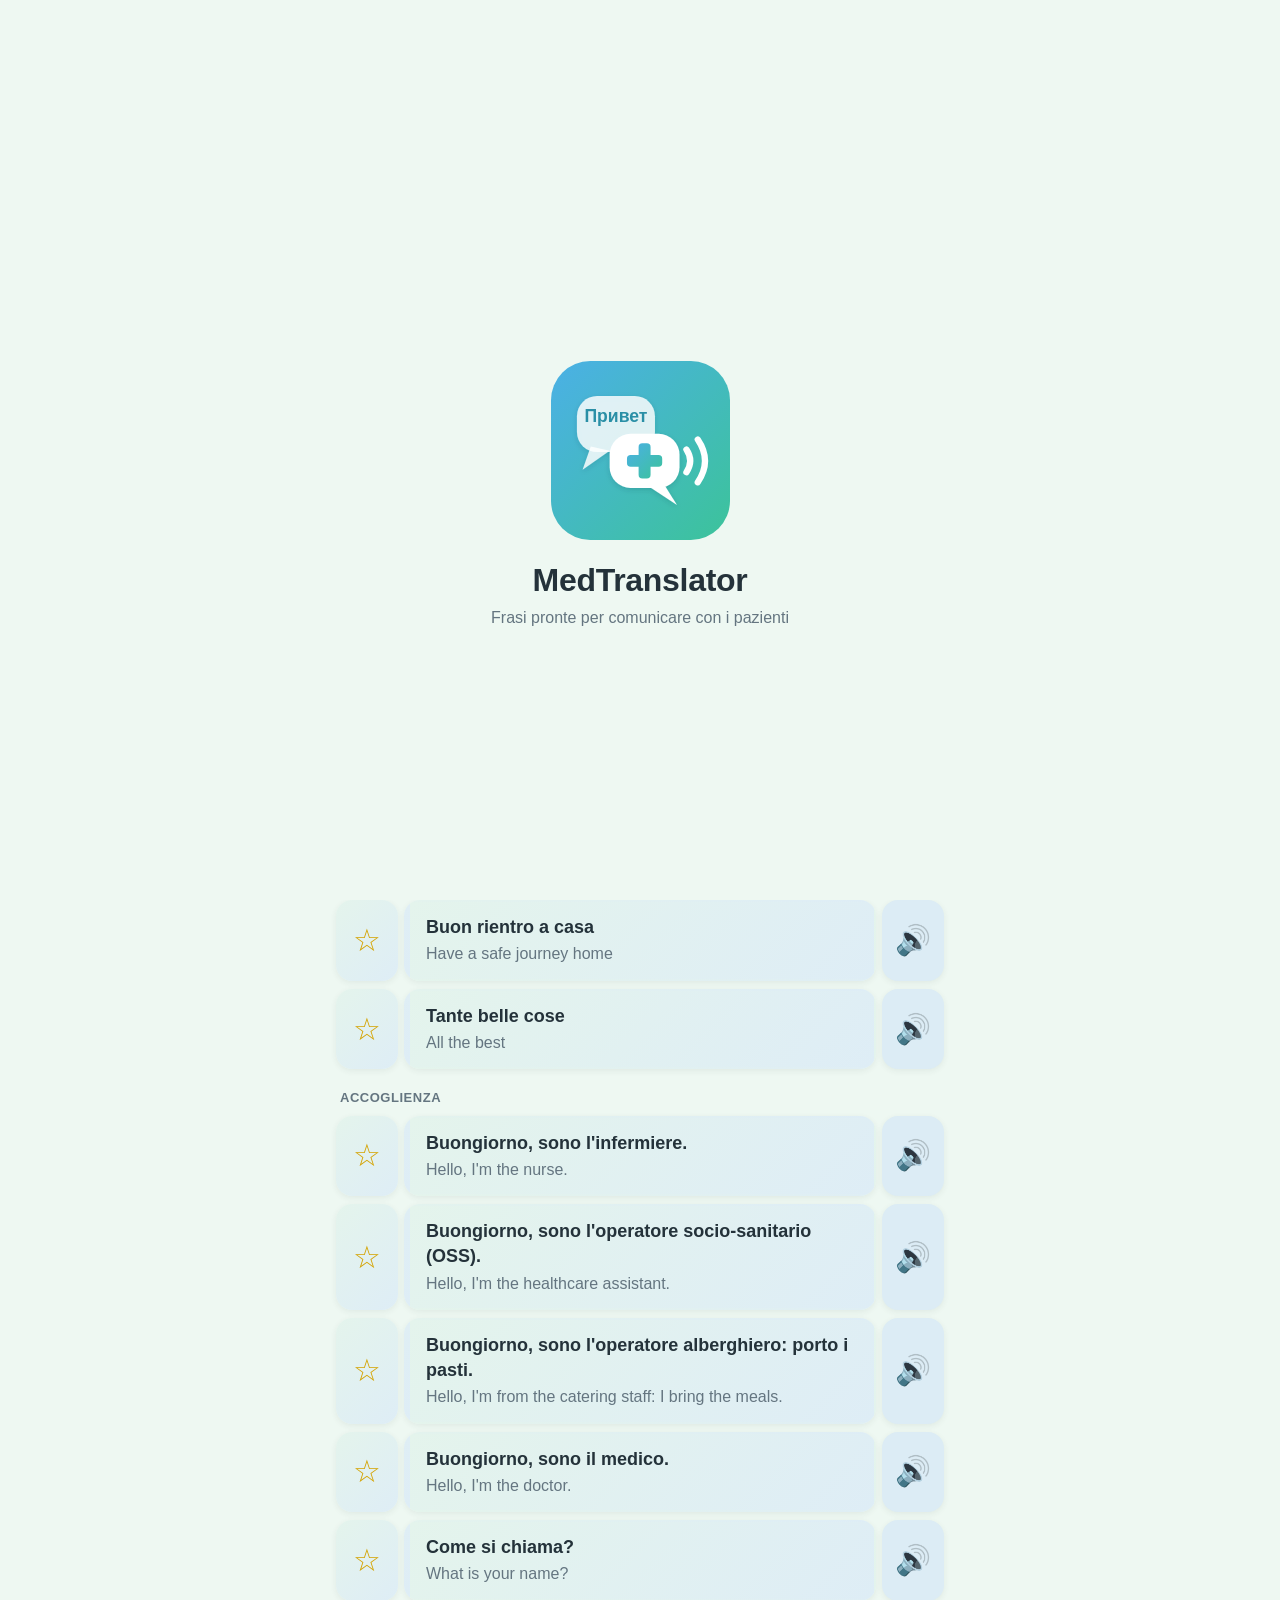
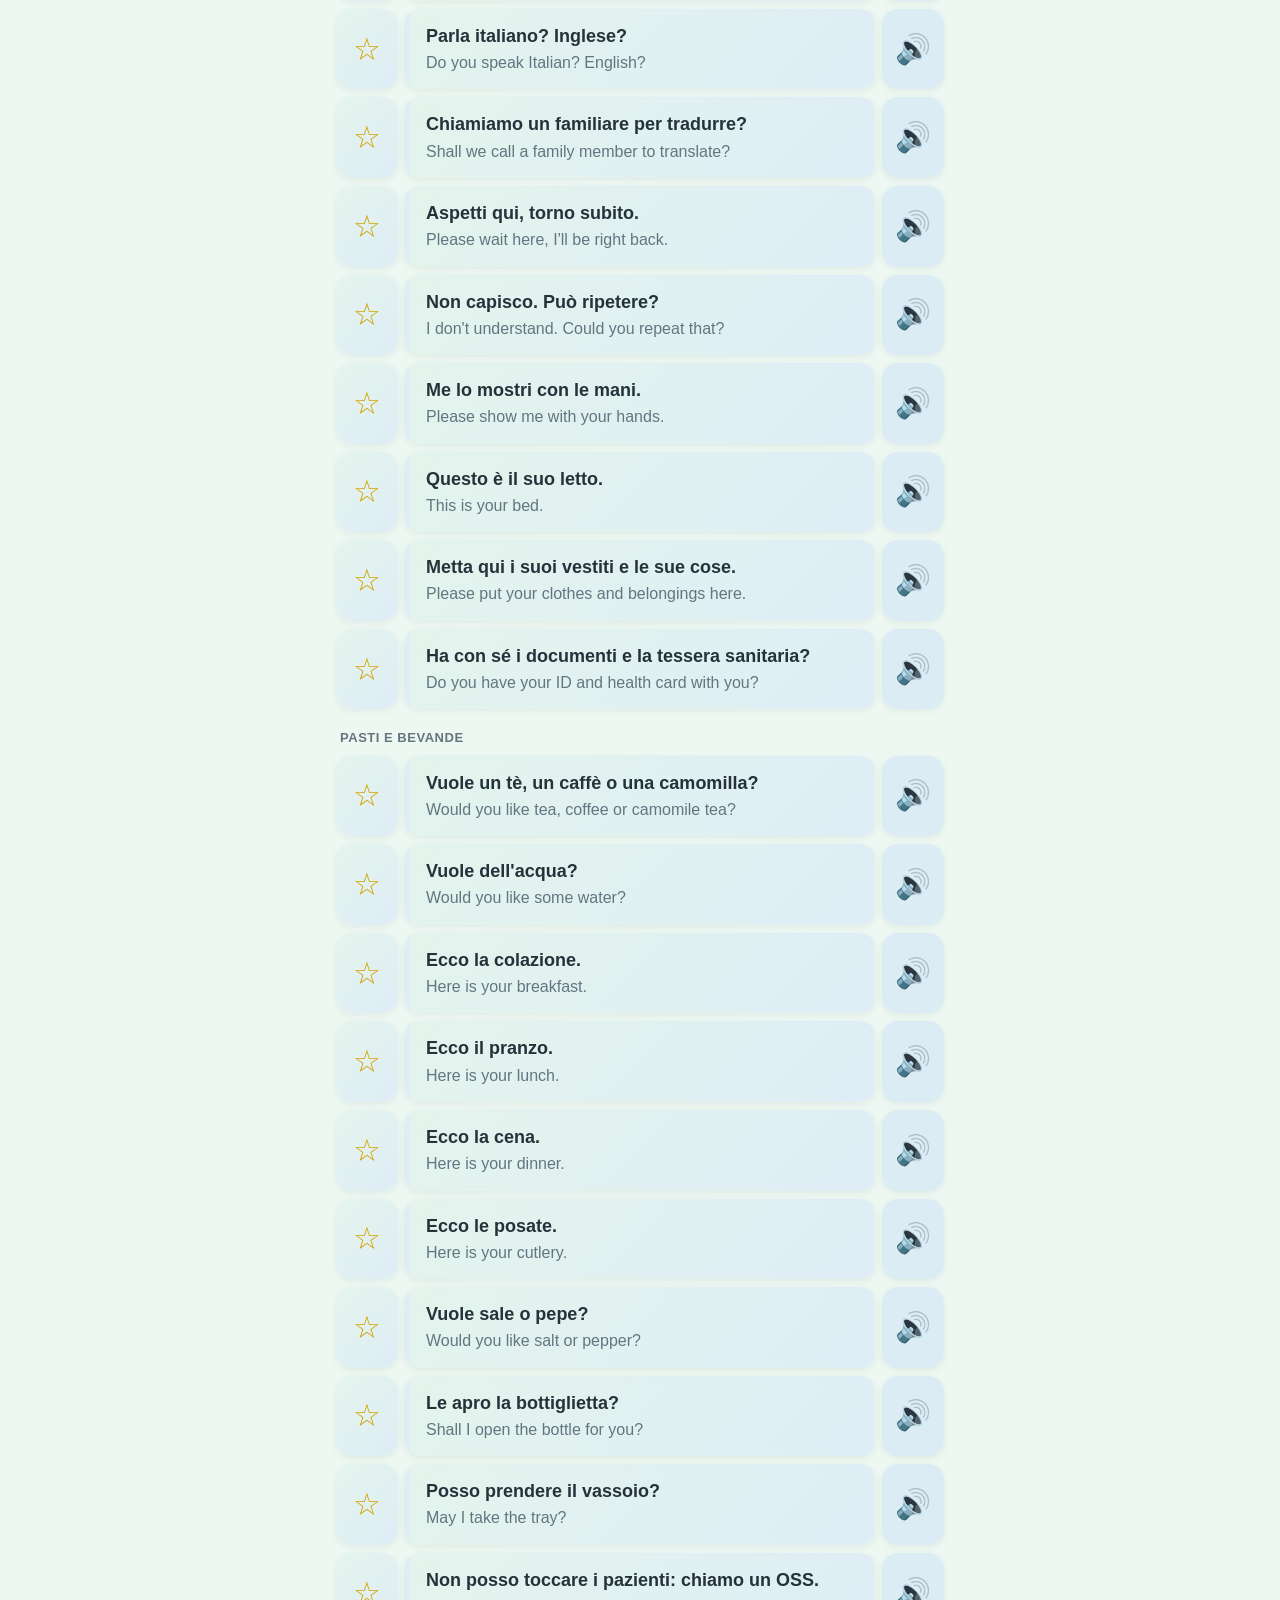
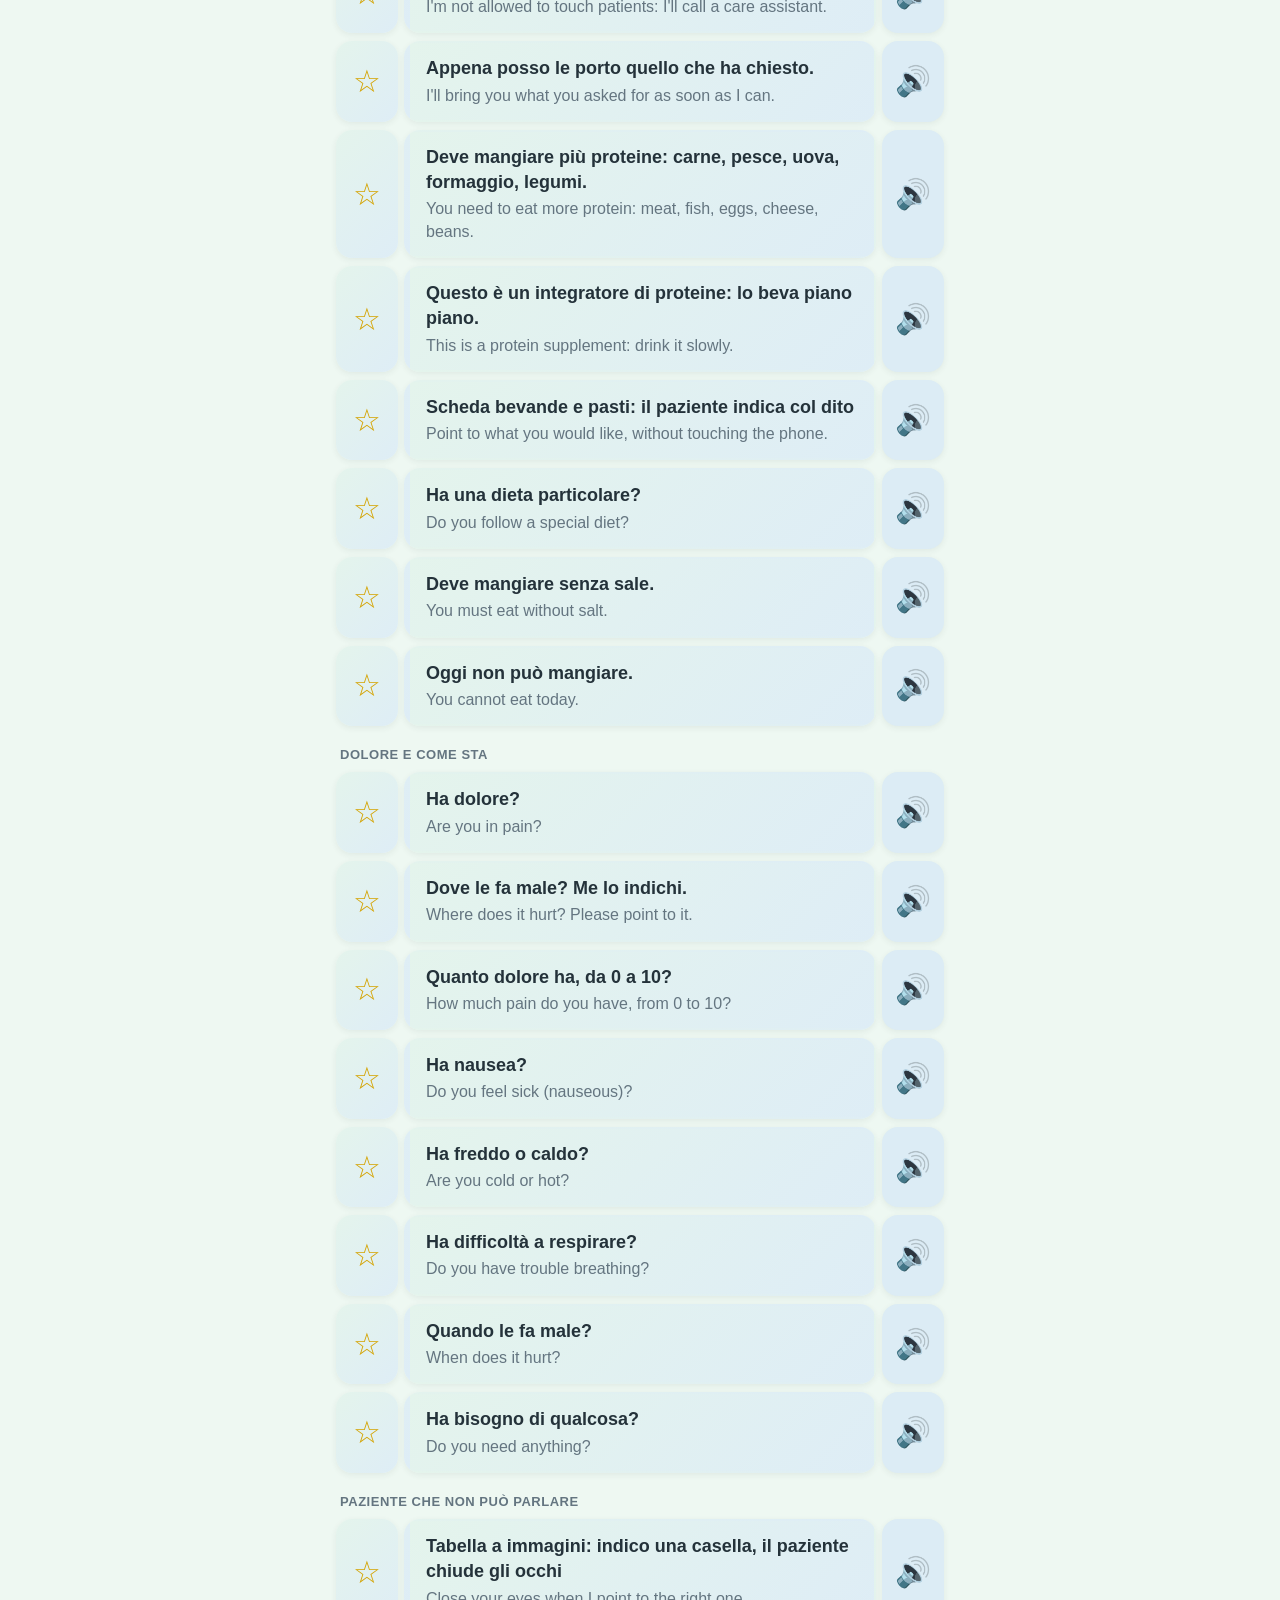
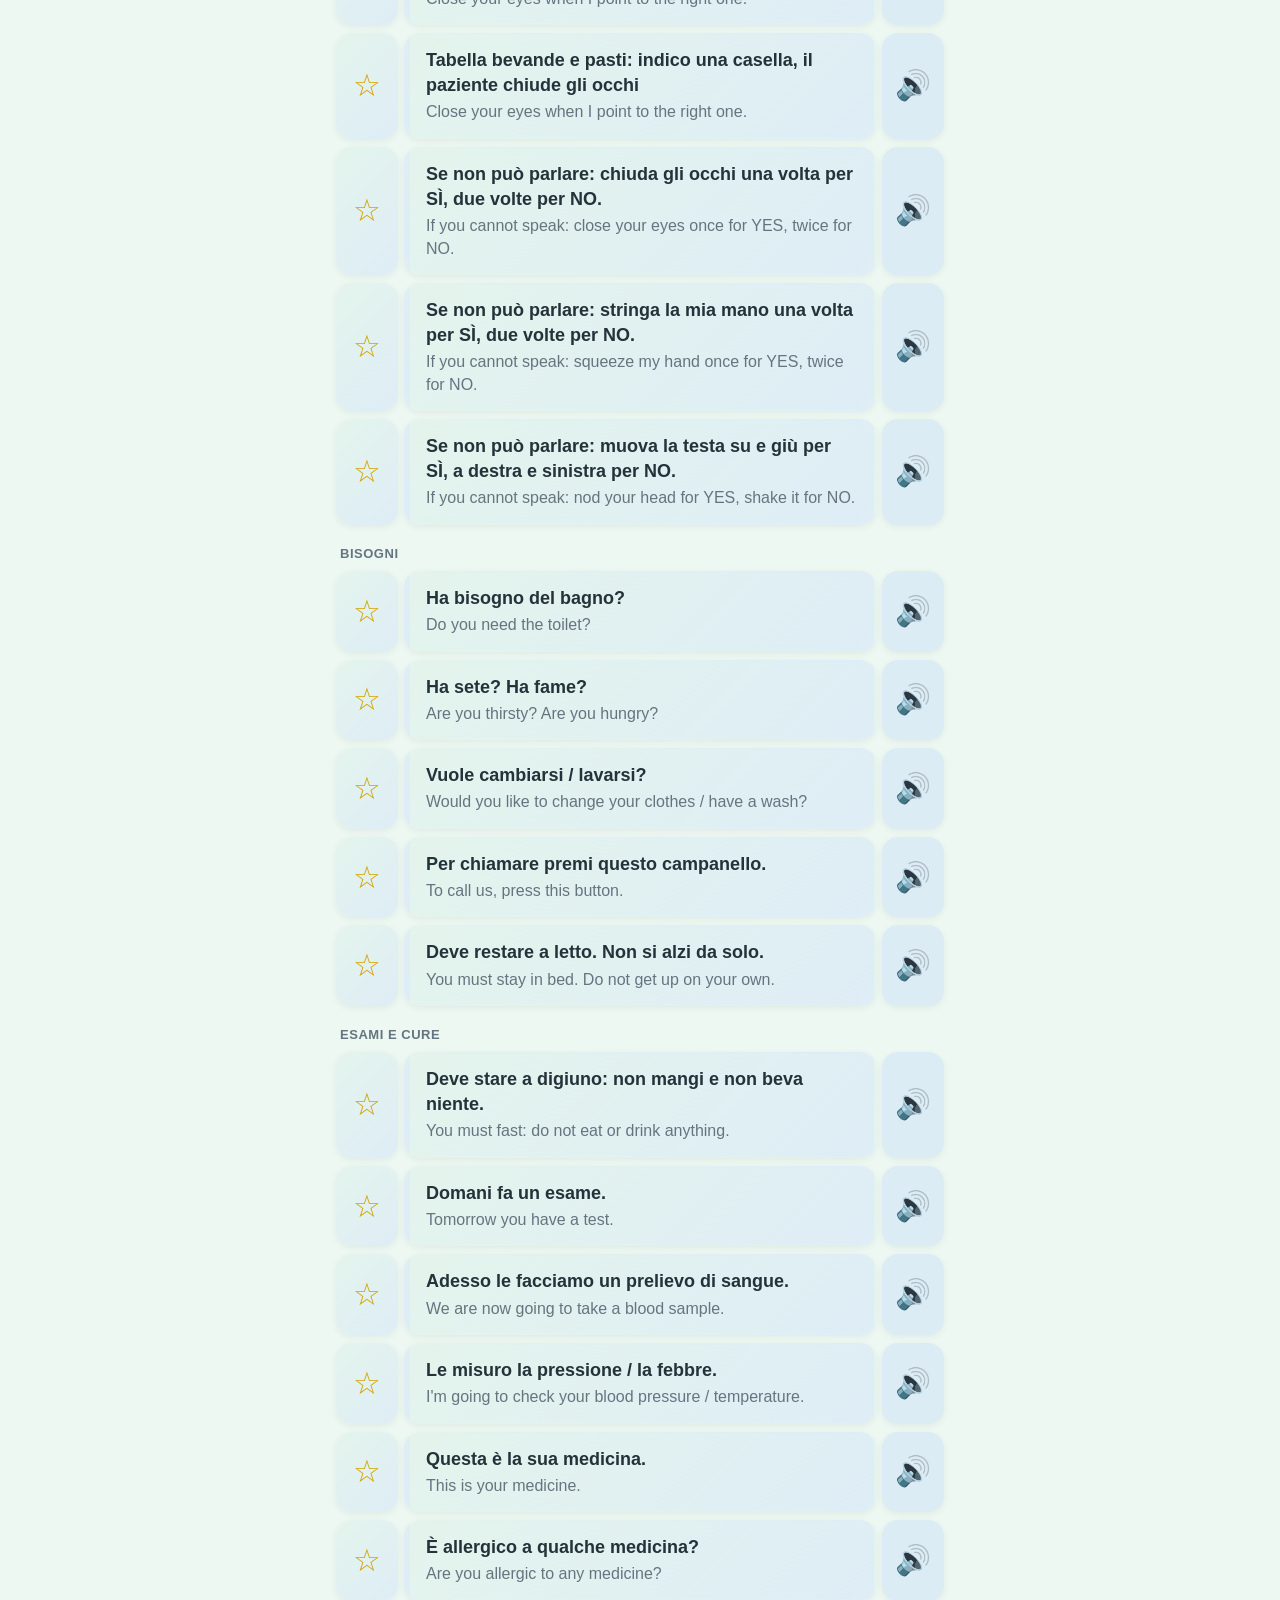
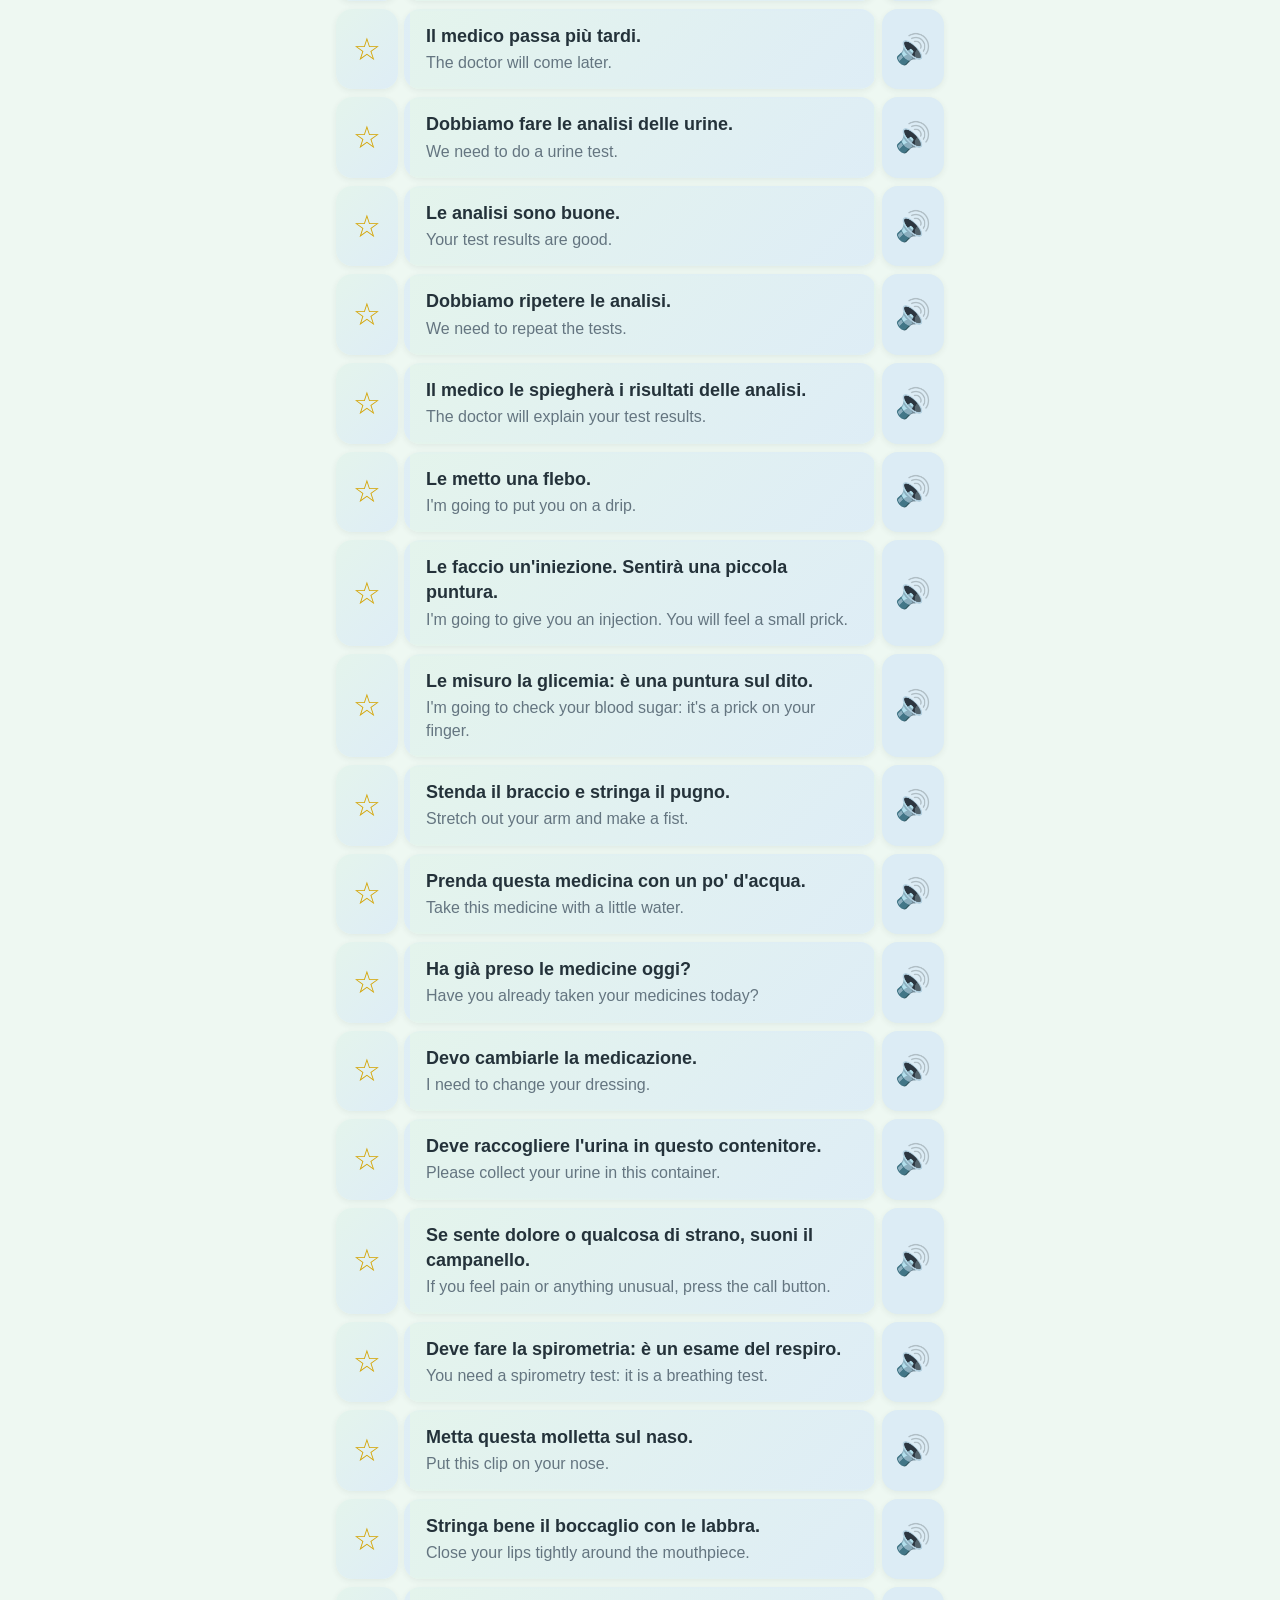
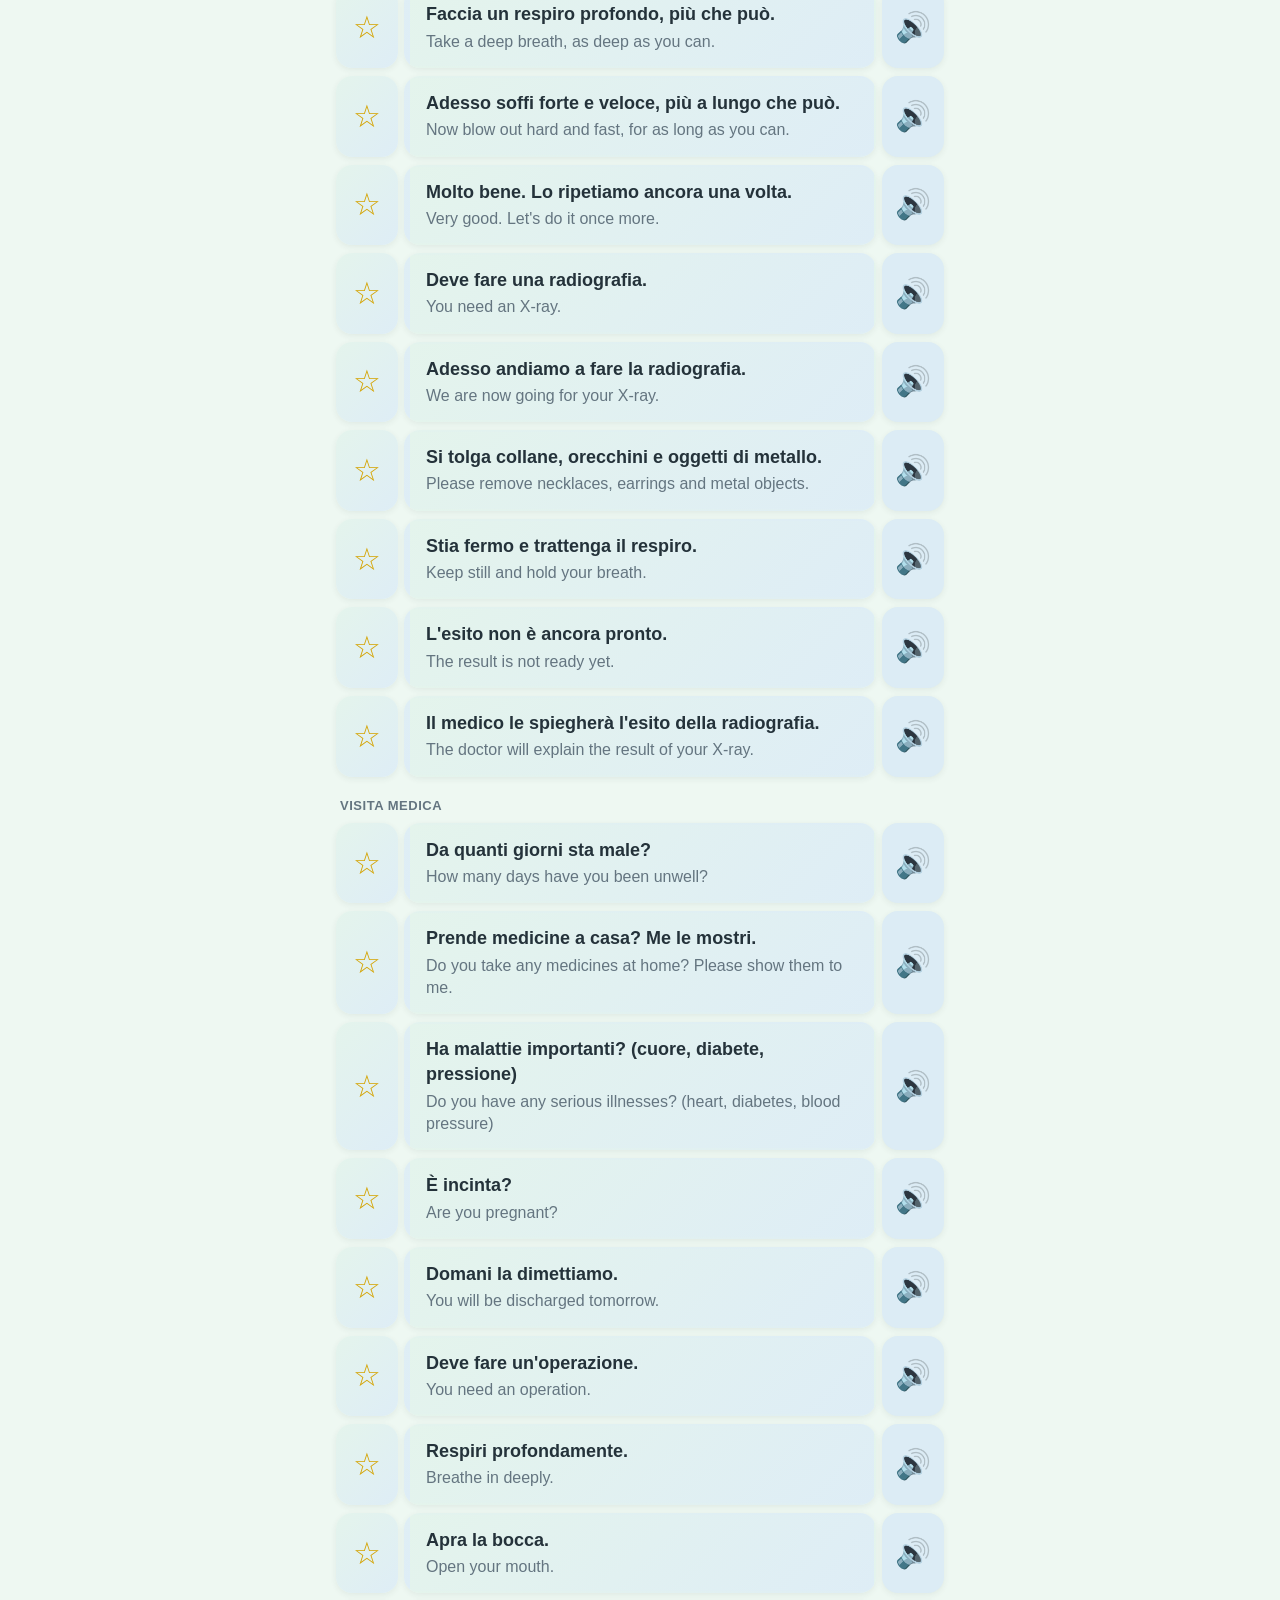
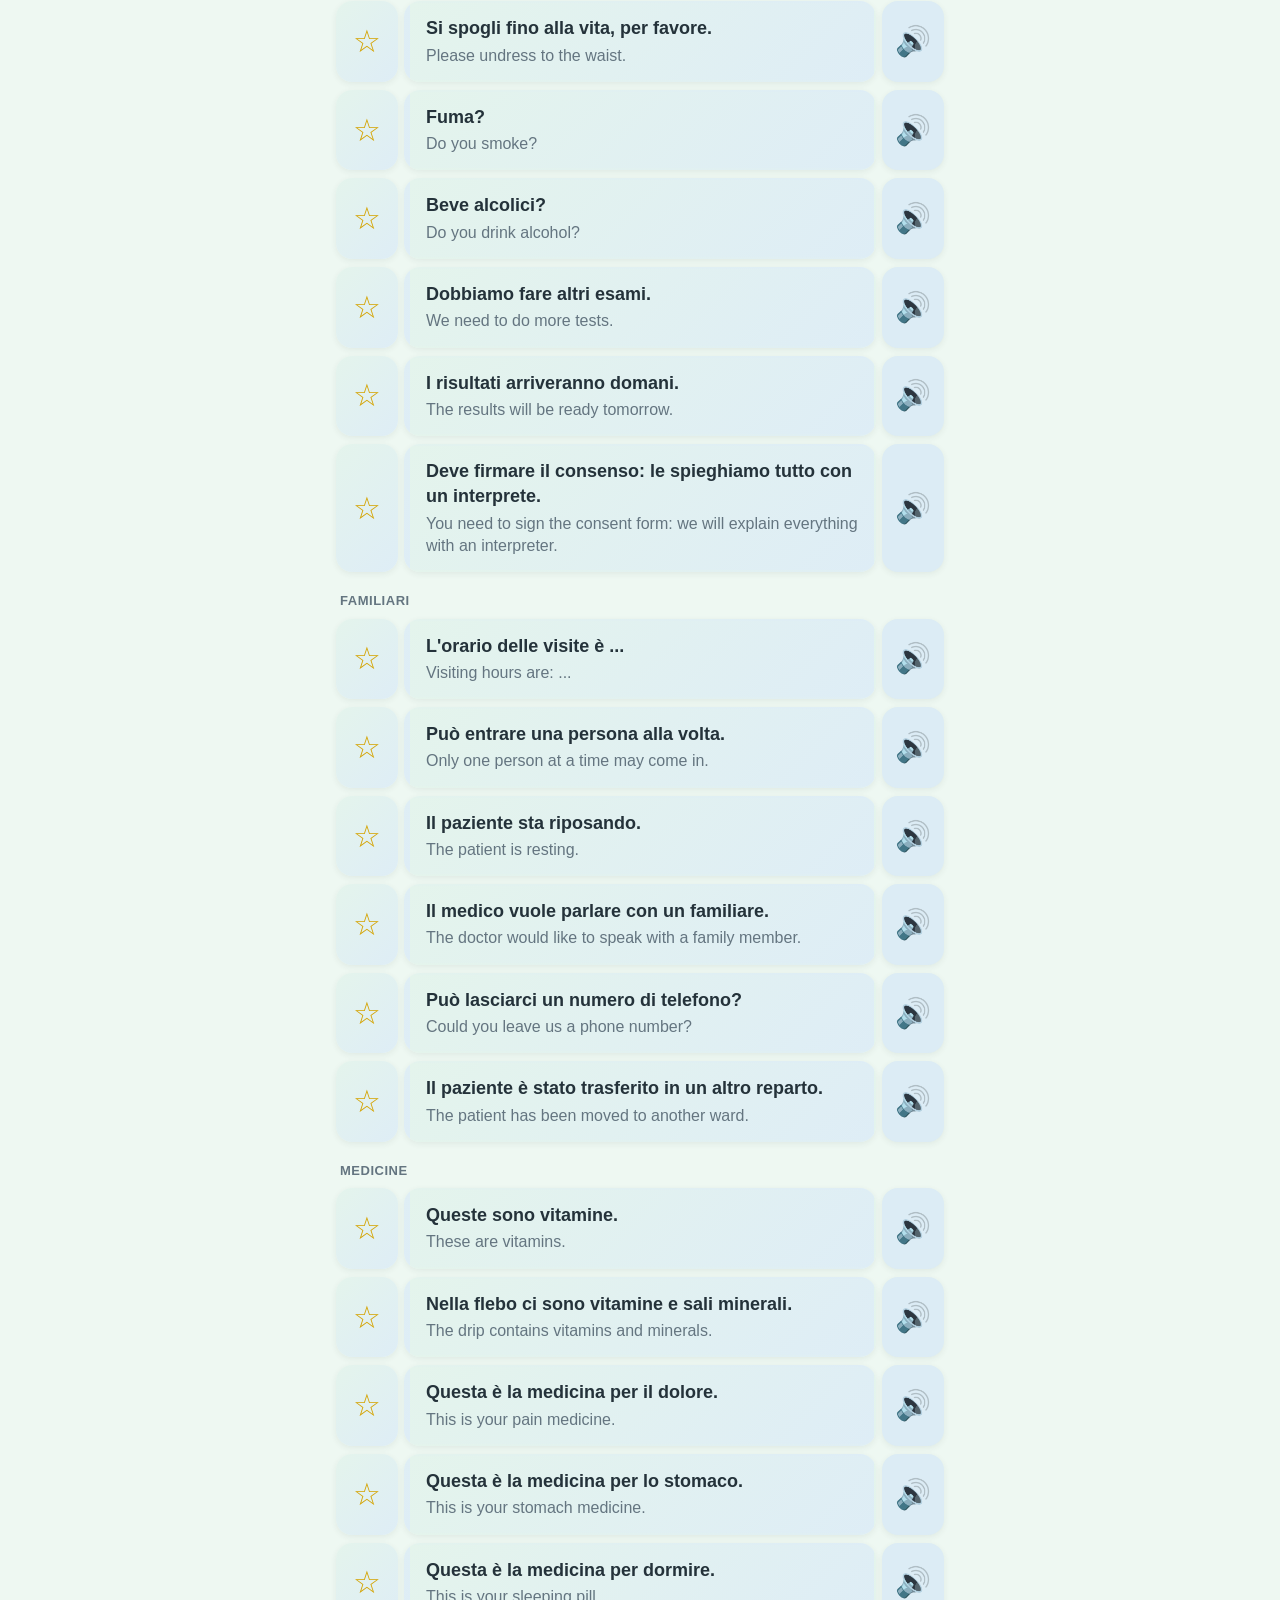
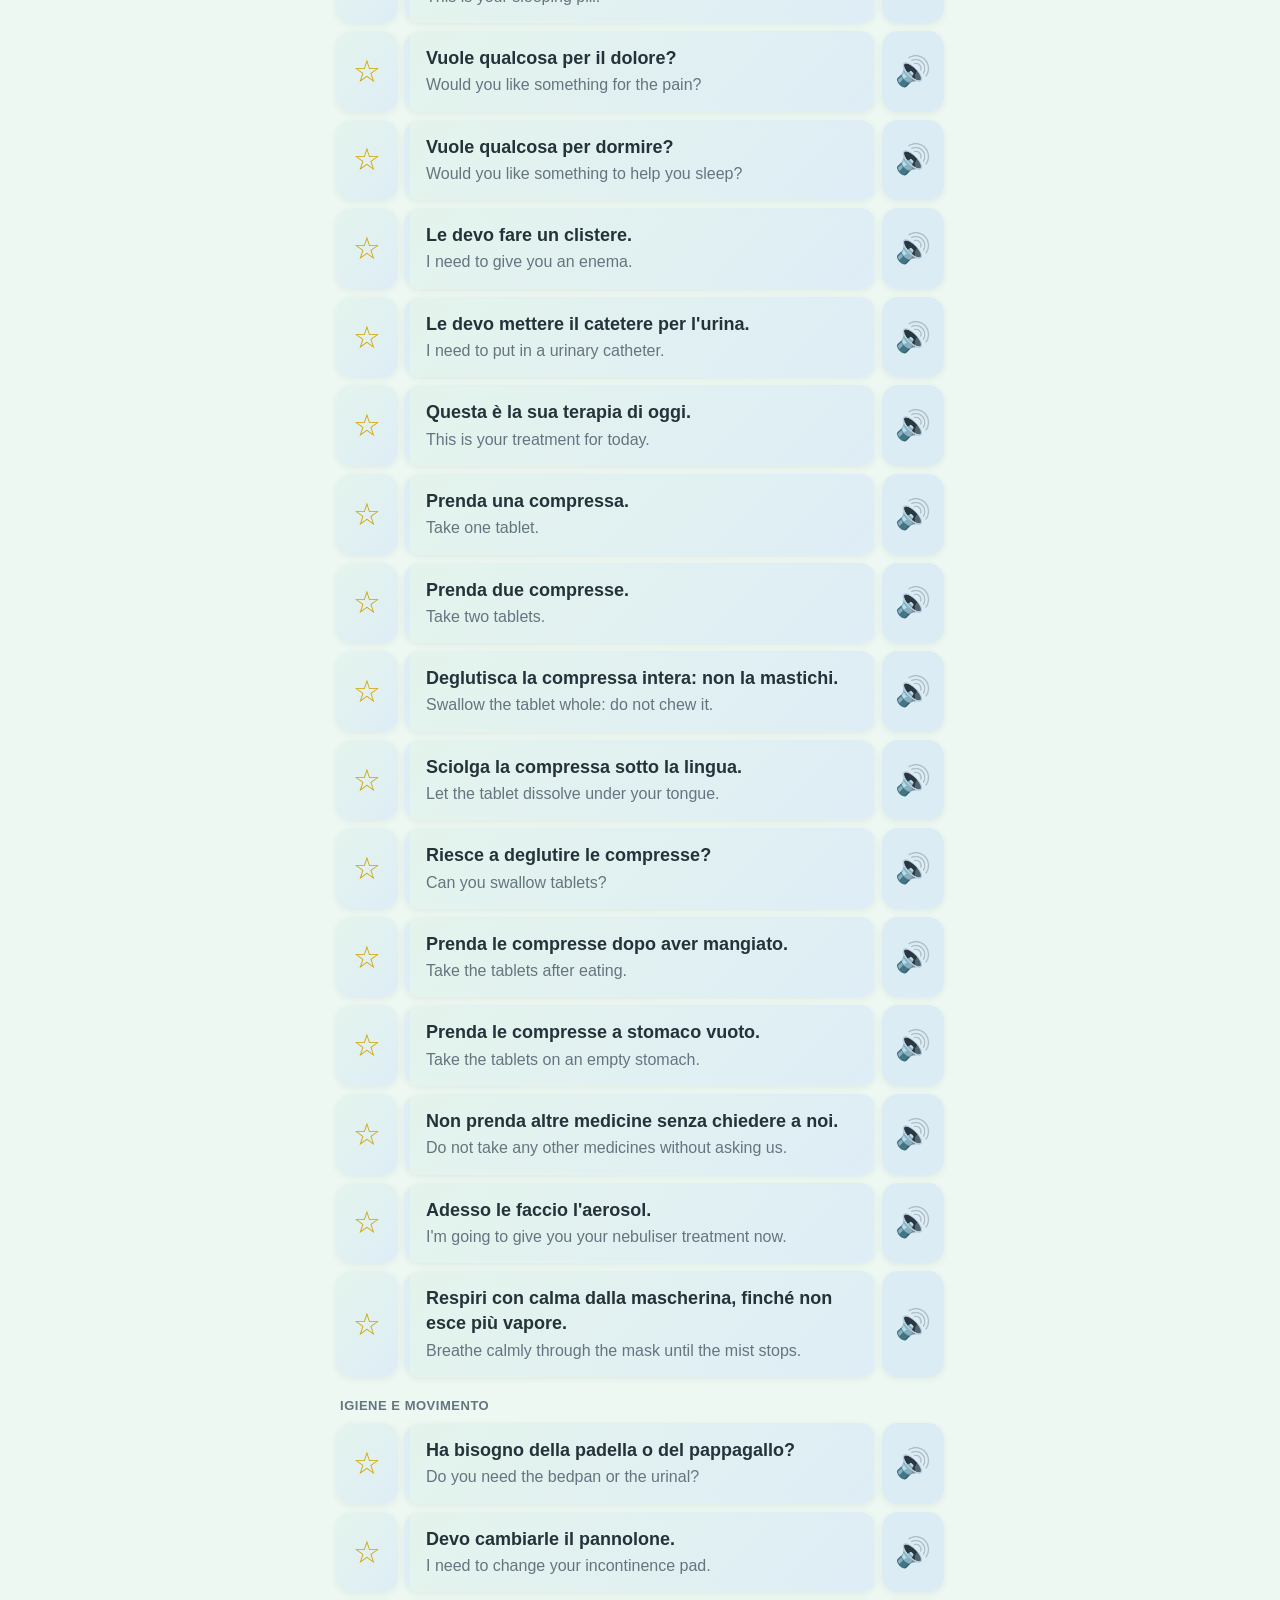
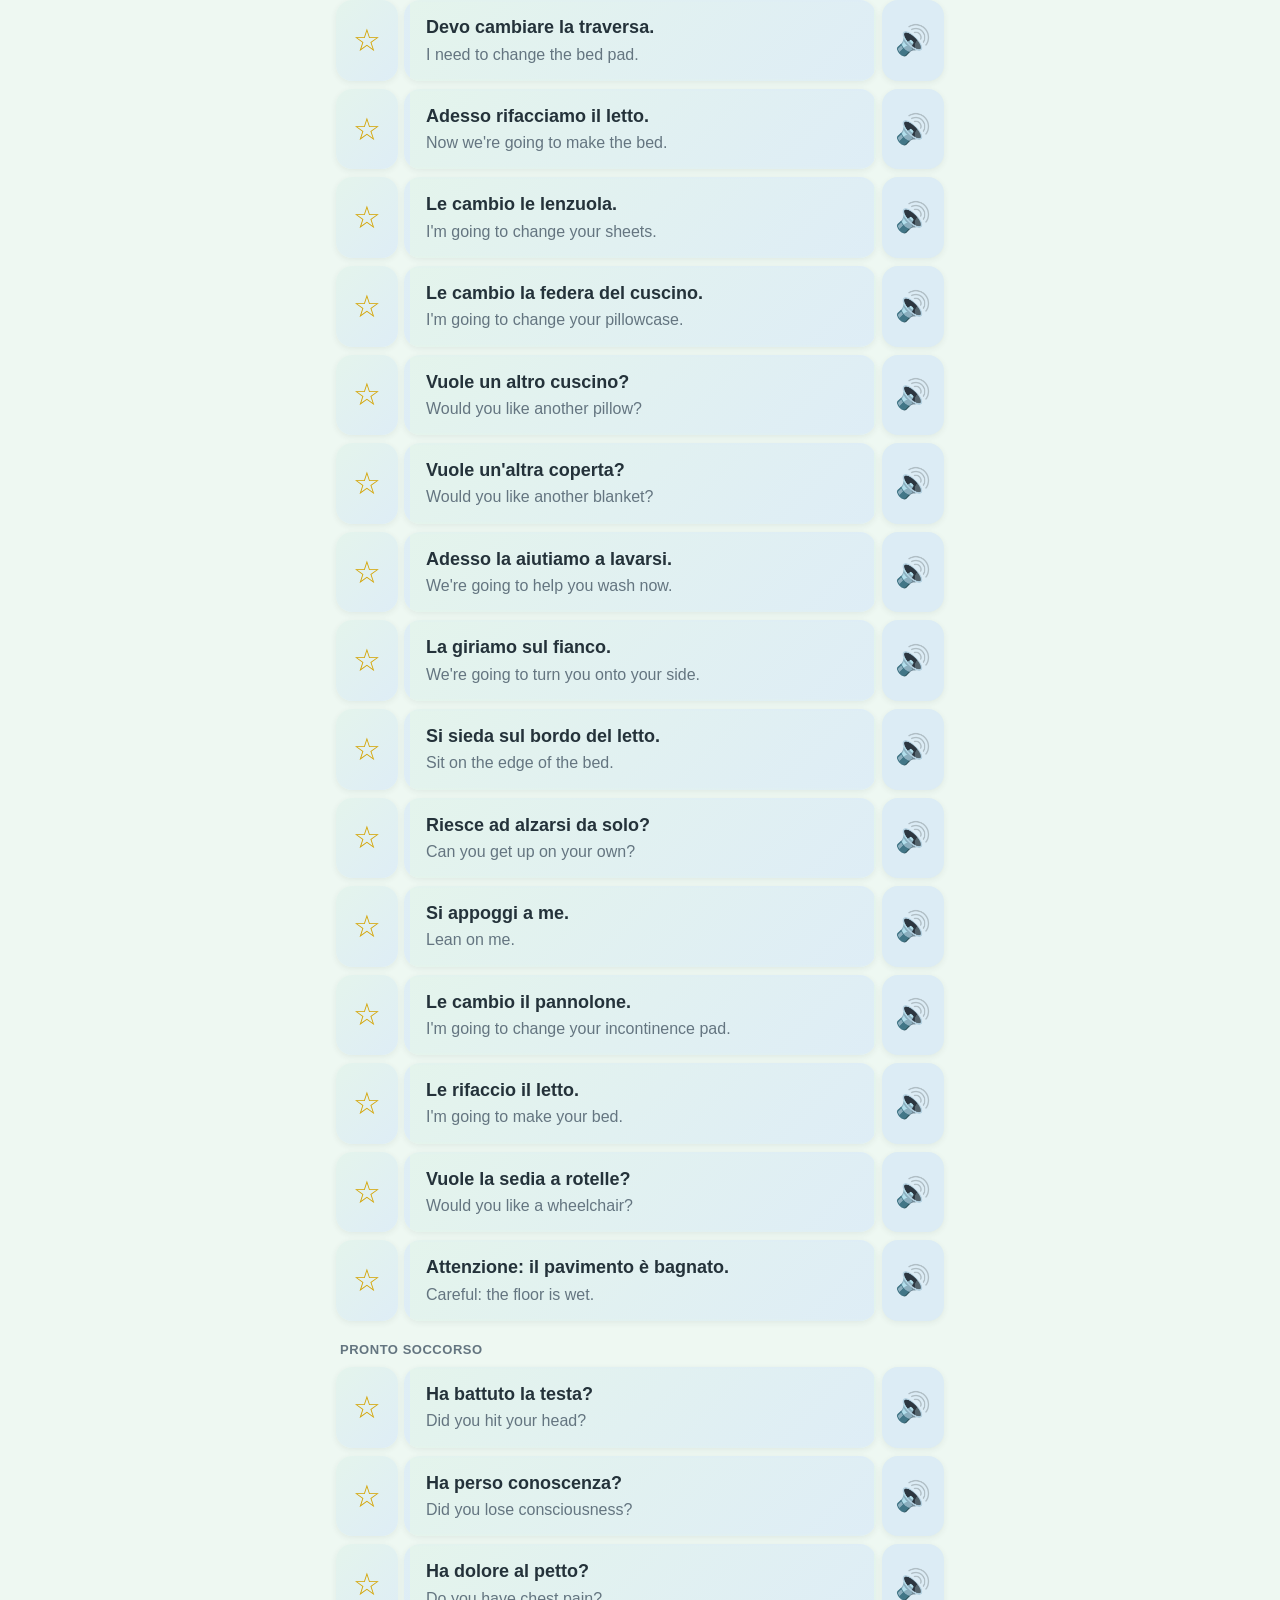
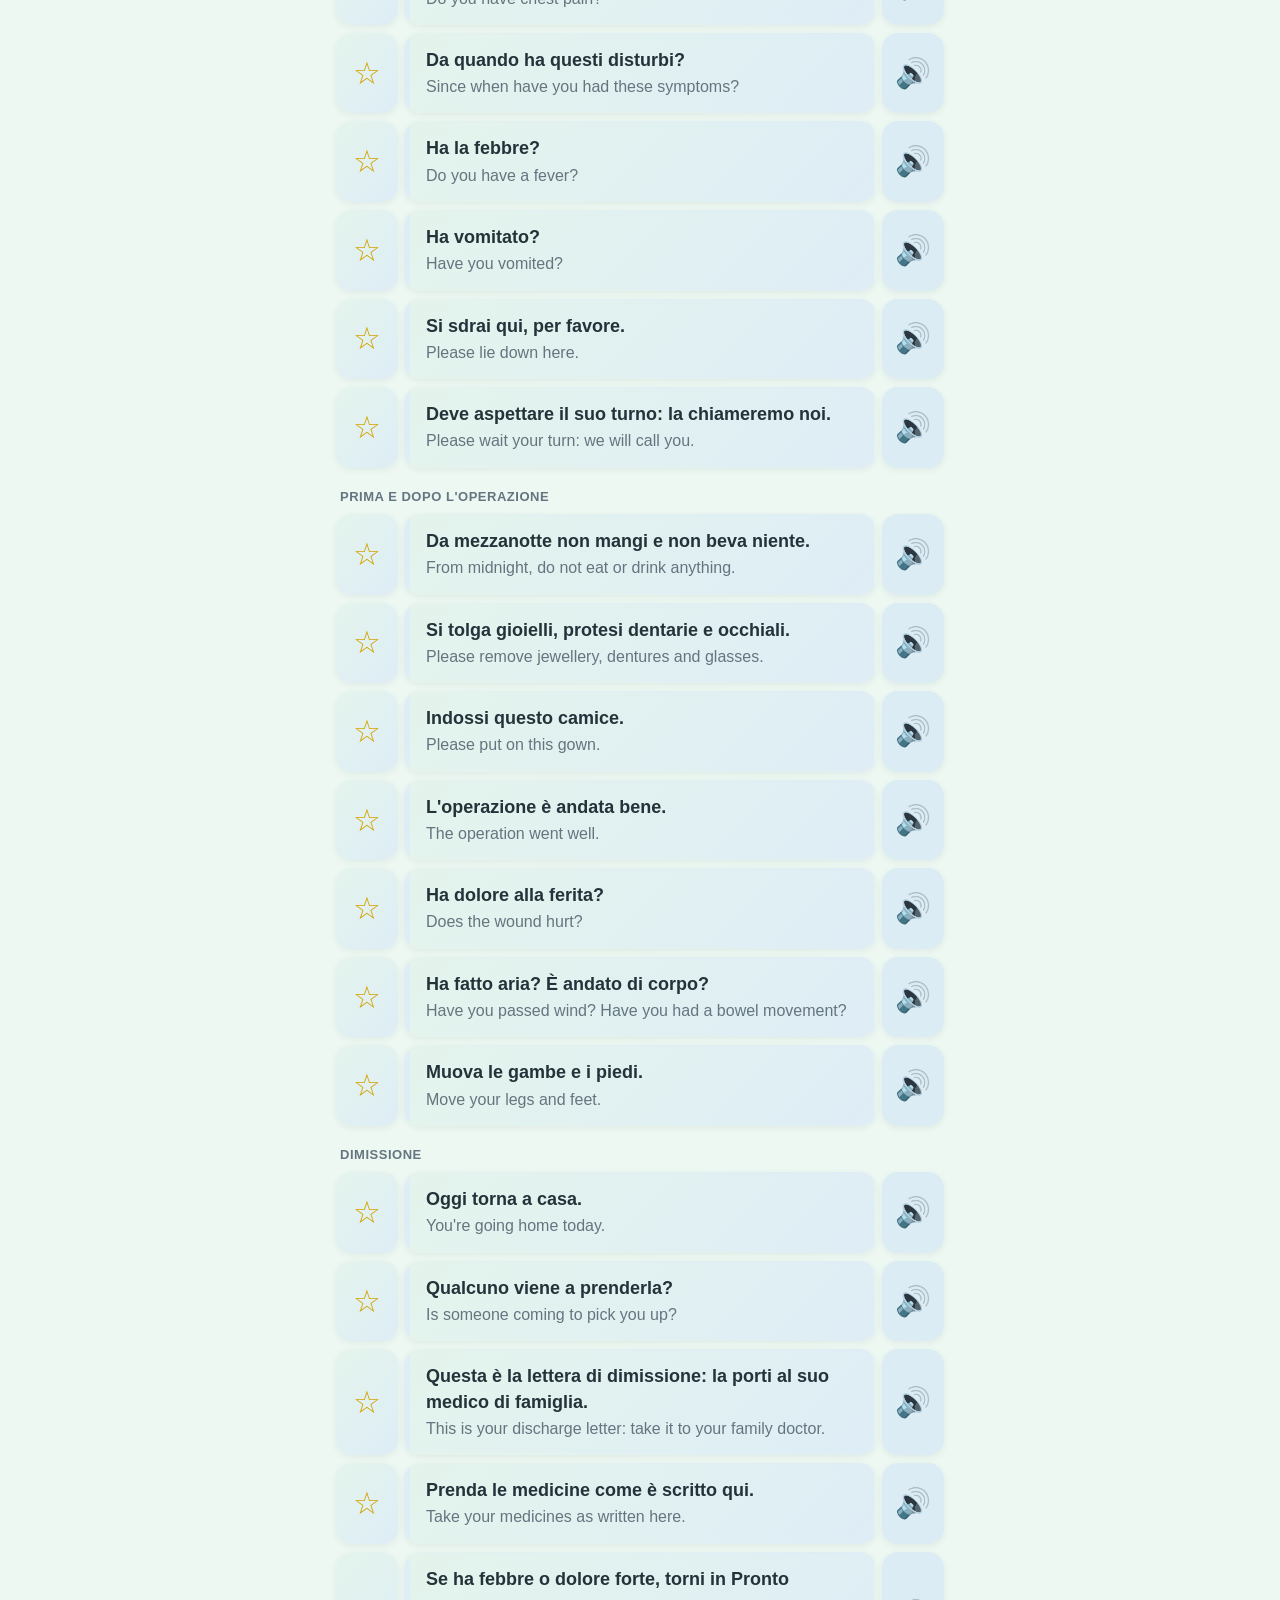
==== commit 4d0d599a: "Guida all'uso: tour in cui l'app lavora da sola, riapribile dal menu Co-Authored-By: Claude Sonnet 5" ====
--- a/www/index.html
+++ b/www/index.html
@@ -437,6 +437,18 @@
   #barra-giu .bg-pref.vuota { opacity: .45; }
   #barra-giu .bg-icona { flex: .8 1 0; }
   #barra-giu .btn-voce { color: var(--ruolo, var(--blu)); }
+  /* Guida all'uso: l'app che funziona da sola, con il bottone vero evidenziato */
+  #tour { position: fixed; inset: 0; z-index: 80; }
+  #tour[hidden] { display: none; }
+  #tour-luce { position: fixed; border-radius: 14px; box-shadow: 0 0 0 9999px rgba(8,16,24,0.62), 0 0 0 3px #fff inset; pointer-events: none; transition: all 0.35s ease; }
+  #tour-card { position: fixed; left: 12px; right: 12px; background: var(--carta); color: var(--testo); border-radius: 18px; padding: 14px 16px; box-shadow: 0 6px 24px rgba(0,0,0,0.35); }
+  #tour-n { font-size: 13px; color: var(--tenue); margin-bottom: 2px; }
+  #tour-tit { font-size: 19px; display: block; }
+  #tour-txt { margin: 6px 0 12px; font-size: 16px; line-height: 1.35; }
+  #tour-bt { display: flex; gap: 8px; align-items: center; }
+  #tour-bt button { border: 0; border-radius: 12px; padding: 11px 14px; font-size: 16px; font-weight: 700; background: var(--chip); color: var(--testo); }
+  #tour-bt #tour-avanti { margin-left: auto; background: var(--blu); color: #fff; }
+  #tour-bt #tour-voce { padding: 10px 12px; }
   #aggiorna { position: fixed; left: 8px; right: 8px; top: calc(8px + env(safe-area-inset-top, 0px)); z-index: 40; display: flex; align-items: center; gap: 10px; padding: 10px 10px 10px 14px; border-radius: 16px; background: var(--arg-attivo); color: var(--arg-attivo-testo); box-shadow: 0 4px 16px rgba(0,0,0,.3); font-size: 18px; font-weight: 700; }
   #aggiorna[hidden] { display: none; }
   #aggiorna span { flex: 1; line-height: 1.2; }
@@ -555,6 +567,7 @@
   <div class="arg-testa"><b>⋯</b><button type="button" onclick="chiudiMenu()">✕ <span data-t="chiudi">Chiudi</span></button></div>
   <button type="button" class="btn-ruolo" id="btn-ruolo" onclick="chiudiMenu(); apriBenvenuto(true)"></button>
   <button type="button" class="menu-voce" onclick="chiudiMenu(); apriPazienti()"><span>🌐</span> <span data-t="pz_titolo">Lingue dei pazienti</span></button>
+  <button type="button" class="menu-voce" onclick="chiudiMenu(); avviaTour()"><svg viewBox="0 0 24 24" width="20" height="20" aria-hidden="true" style="vertical-align:-4px"><circle cx="12" cy="12" r="9.5" fill="none" stroke="currentColor" stroke-width="2"/><path d="M10 8.5l6 3.5-6 3.5z" fill="currentColor"/></svg> <span data-t="tour_guida">Guida all'uso</span></button>
   <button type="button" class="btn-tema" id="btn-tema" onclick="cambiaTema()"></button>
 </div>
 
@@ -585,6 +598,19 @@
   </div>
 </div>
 
+<div id="tour" hidden>
+  <div id="tour-luce"></div>
+  <div id="tour-card" role="dialog" aria-live="polite">
+    <div id="tour-n"></div>
+    <b id="tour-tit"></b>
+    <p id="tour-txt"></p>
+    <div id="tour-bt">
+      <button type="button" id="tour-voce" onclick="tourLeggi()" aria-label="Ascolta"><svg viewBox="0 0 24 24" width="22" height="22" aria-hidden="true"><path d="M4 9.5v5h3.5L12 18.5v-13L7.5 9.5z" fill="currentColor"/><path d="M15 9a4 4 0 0 1 0 6M17.5 6.5a8 8 0 0 1 0 11" fill="none" stroke="currentColor" stroke-width="2" stroke-linecap="round"/></svg></button>
+      <button type="button" id="tour-salta" onclick="chiudiTour()"></button>
+      <button type="button" id="tour-avanti" onclick="tourAvanti()"></button>
+    </div>
+  </div>
+</div>
 <div id="avvio" onclick="chiudiAvvio()" aria-hidden="true"><div id="avvio-logo"></div><div class="avvio-testi"><h1>MedTranslator</h1><p data-t="sotto">Frasi pronte per comunicare con i pazienti</p></div></div>
 <div class="avviso" id="avviso" role="status"></div>
 <div id="grande" role="dialog" aria-modal="true">
@@ -2490,6 +2516,22 @@
   // ---------- Scritte dell'app nella lingua dell'operatore ----------
   // Ogni riga: [it, en, es, fr, ar, zh, ja, ur, ro, sq, pa, uk, ru, bn, fil]. Aggiunte il 29/09/2026: DA FAR CONTROLLARE.
   var UI = {
+    "tour_guida": ["Guida all'uso", "User guide", "Guía de uso", "Guide d'utilisation", "دليل الاستخدام", "使用指南", "使い方ガイド", "استعمال کی گائیڈ", "Ghid de utilizare", "Udhëzues përdorimi", "ਵਰਤੋਂ ਗਾਈਡ", "Посібник", "Руководство", "ব্যবহার নির্দেশিকা", "Gabay sa paggamit"],
+    "tour_avanti": ["Avanti", "Next", "Siguiente", "Suivant", "التالي", "下一步", "次へ", "آگے", "Înainte", "Para", "ਅੱਗੇ", "Далі", "Далее", "পরের", "Susunod"],
+    "tour_fine": ["Fine", "Done", "Listo", "Terminer", "إنهاء", "完成", "完了", "ختم", "Gata", "Mbaro", "ਪੂਰਾ", "Готово", "Готово", "শেষ", "Tapos"],
+    "tour_salta": ["Salta", "Skip", "Omitir", "Passer", "تخطي", "跳过", "スキップ", "چھوڑیں", "Sari peste", "Kalo", "ਛੱਡੋ", "Пропустити", "Пропустить", "বাদ দিন", "Laktawan"],
+    "t0_tit": ["Ti faccio vedere come funziona", "Let me show you how it works", "Te enseño cómo funciona", "Je vous montre comment ça marche", "دعني أريك كيف يعمل", "带你看看怎么用", "使い方をお見せします", "میں آپ کو دکھاتا ہوں کہ یہ کیسے کام کرتا ہے", "Îți arăt cum funcționează", "Të tregoj si funksionon", "ਮੈਂ ਤੁਹਾਨੂੰ ਦਿਖਾਉਂਦਾ ਹਾਂ ਕਿ ਇਹ ਕਿਵੇਂ ਚੱਲਦਾ ਹੈ", "Покажу, як це працює", "Покажу, как это работает", "আমি দেখাচ্ছি এটা কীভাবে কাজ করে", "Ipapakita ko kung paano ito gumagana"],
+    "t0_txt": ["Dura meno di un minuto. L'app lavora da sola: tu guardi.", "It takes under a minute. The app works by itself: you just watch.", "Dura menos de un minuto. La app trabaja sola: tú solo mira.", "Moins d'une minute. L'app travaille toute seule : vous regardez.", "تستغرق أقل من دقيقة. التطبيق يعمل وحده: أنت فقط شاهد.", "不到一分钟。应用会自己操作，你只管看。", "1分もかかりません。アプリが自動で動くので、見ているだけです。", "ایک منٹ سے کم لگے گا۔ ایپ خود چلتی ہے، آپ بس دیکھیں۔", "Durează sub un minut. Aplicația merge singură: tu doar privești.", "Zgjat më pak se një minutë. Aplikacioni punon vetë: ti vetëm shiko.", "ਇੱਕ ਮਿੰਟ ਤੋਂ ਘੱਟ ਲੱਗੇਗਾ। ਐਪ ਆਪਣੇ-ਆਪ ਚੱਲਦੀ ਹੈ, ਤੁਸੀਂ ਸਿਰਫ਼ ਦੇਖੋ।", "Менше хвилини. Застосунок працює сам: ви лише дивитесь.", "Меньше минуты. Приложение работает само: вы просто смотрите.", "এক মিনিটেরও কম সময় লাগবে। অ্যাপ নিজে চলবে, আপনি শুধু দেখুন।", "Wala pang isang minuto. Kusang gumagana ang app: manood ka lang."],
+    "t1_tit": ["Lingua del paziente", "Patient's language", "Idioma del paciente", "Langue du patient", "لغة المريض", "患者的语言", "患者さんの言語", "مریض کی زبان", "Limba pacientului", "Gjuha e pacientit", "ਮਰੀਜ਼ ਦੀ ਭਾਸ਼ਾ", "Мова пацієнта", "Язык пациента", "রোগীর ভাষা", "Wika ng pasyente"],
+    "t1_txt": ["In alto scegli la lingua del paziente: ogni frase compare subito tradotta.", "At the top, pick the patient's language: every phrase appears translated right away.", "Arriba eliges el idioma del paciente: cada frase aparece traducida al instante.", "En haut, choisissez la langue du patient : chaque phrase apparaît aussitôt traduite.", "في الأعلى اختر لغة المريض: تظهر كل جملة مترجمة فورًا.", "在顶部选择患者的语言，每句话会立即显示译文。", "上で患者さんの言語を選ぶと、各フレーズがすぐに翻訳されて表示されます。", "اوپر مریض کی زبان چنیں: ہر جملہ فوراً ترجمہ ہو کر نظر آتا ہے۔", "Sus alegi limba pacientului: fiecare frază apare imediat tradusă.", "Sipër zgjidh gjuhën e pacientit: çdo fjali shfaqet menjëherë e përkthyer.", "ਉੱਪਰ ਮਰੀਜ਼ ਦੀ ਭਾਸ਼ਾ ਚੁਣੋ: ਹਰ ਵਾਕ ਤੁਰੰਤ ਅਨੁਵਾਦ ਹੋ ਕੇ ਦਿਖਦਾ ਹੈ।", "Угорі оберіть мову пацієнта: кожна фраза одразу з'являється перекладеною.", "Вверху выберите язык пациента: каждая фраза сразу появляется в переводе.", "উপরে রোগীর ভাষা বেছে নিন: প্রতিটি বাক্য সঙ্গে সঙ্গে অনূদিত দেখা যায়।", "Sa itaas, piliin ang wika ng pasyente: agad na lilitaw ang bawat parirala na naisalin."],
+    "t2_tit": ["Cerca scrivendo o a voce", "Search by typing or voice", "Busca escribiendo o por voz", "Cherchez en écrivant ou à la voix", "ابحث بالكتابة أو بالصوت", "打字或语音搜索", "入力または音声で検索", "لکھ کر یا آواز سے تلاش کریں", "Caută scriind sau cu vocea", "Kërko duke shkruar ose me zë", "ਲਿਖ ਕੇ ਜਾਂ ਆਵਾਜ਼ ਨਾਲ ਖੋਜੋ", "Шукайте текстом або голосом", "Ищите текстом или голосом", "লিখে বা কথা বলে খুঁজুন", "Maghanap sa pagta-type o gamit ang boses"],
+    "t2_txt": ["Scrivi o detta una parola nella tua lingua: ti propongo le frasi più simili.", "Type or say a word in your language: I suggest the closest phrases.", "Escribe o dicta una palabra en tu idioma: te propongo las frases más parecidas.", "Écrivez ou dites un mot dans votre langue : je propose les phrases les plus proches.", "اكتب أو انطق كلمة بلغتك: أقترح عليك أقرب الجمل.", "用你的语言输入或说出一个词，我会推荐最相近的句子。", "自分の言語で単語を入力または話すと、近いフレーズを提案します。", "اپنی زبان میں کوئی لفظ لکھیں یا بولیں: میں سب سے ملتے جلتے جملے دکھاتا ہوں۔", "Scrie sau spune un cuvânt în limba ta: îți propun cele mai apropiate fraze.", "Shkruaj ose thuaj një fjalë në gjuhën tënde: të propozoj fjalitë më të ngjashme.", "ਆਪਣੀ ਭਾਸ਼ਾ ਵਿੱਚ ਕੋਈ ਸ਼ਬਦ ਲਿਖੋ ਜਾਂ ਬੋਲੋ: ਮੈਂ ਸਭ ਤੋਂ ਮਿਲਦੇ ਵਾਕ ਦਿਖਾਉਂਦਾ ਹਾਂ।", "Напишіть або скажіть слово своєю мовою: я запропоную найближчі фрази.", "Напишите или произнесите слово на своём языке: я предложу самые близкие фразы.", "নিজের ভাষায় একটি শব্দ লিখুন বা বলুন: আমি সবচেয়ে কাছের বাক্যগুলো দেখাব।", "Mag-type o magsabi ng salita sa wika mo: imumungkahi ko ang pinakamalalapit na parirala."],
+    "t3_tit": ["Frase a schermo intero", "Full-screen phrase", "Frase a pantalla completa", "Phrase en plein écran", "الجملة بملء الشاشة", "全屏显示句子", "フレーズを全画面で", "پوری اسکرین پر جملہ", "Fraza pe tot ecranul", "Fjalia në ekran të plotë", "ਪੂਰੀ ਸਕ੍ਰੀਨ 'ਤੇ ਵਾਕ", "Фраза на весь екран", "Фраза на весь экран", "পুরো পর্দায় বাক্য", "Parirala sa buong screen"],
+    "t3_txt": ["Tocca una frase: si apre grande, da mostrare al paziente. Con Ascolta la senti, e sotto vedi come si pronuncia.", "Tap a phrase: it opens large, to show the patient. With Listen you hear it, and below you see how to pronounce it.", "Toca una frase: se abre grande, para enseñarla al paciente. Con Escuchar la oyes, y debajo ves cómo se pronuncia.", "Touchez une phrase : elle s'ouvre en grand, à montrer au patient. Avec Écouter, vous l'entendez, et dessous vous voyez comment la prononcer.", "المس جملة: تُفتح بحجم كبير لتُريها للمريض. بزر الاستماع تسمعها، وتحتها ترى طريقة نطقها.", "点一句话：它会放大显示，方便给患者看。点“收听”能听到发音，下面还有读音提示。", "フレーズをタップすると大きく表示され、患者さんに見せられます。「聞く」で音声が流れ、下に読み方が出ます。", "کسی جملے کو چھوئیں: وہ بڑا کھل جاتا ہے، مریض کو دکھانے کے لیے۔ سنیں سے آواز آتی ہے، نیچے تلفظ نظر آتا ہے۔", "Atinge o frază: se deschide mare, ca s-o arăți pacientului. Cu Ascultă o auzi, iar dedesubt vezi cum se pronunță.", "Prek një fjali: hapet e madhe, për t'ia treguar pacientit. Me Dëgjo e dëgjon, dhe poshtë shikon si shqiptohet.", "ਕਿਸੇ ਵਾਕ ਨੂੰ ਛੂਹੋ: ਉਹ ਵੱਡਾ ਖੁੱਲ੍ਹਦਾ ਹੈ, ਮਰੀਜ਼ ਨੂੰ ਦਿਖਾਉਣ ਲਈ। ਸੁਣੋ ਨਾਲ ਆਵਾਜ਼ ਸੁਣੋ, ਹੇਠਾਂ ਉਚਾਰਨ ਦਿਖਦਾ ਹੈ।", "Торкніться фрази: вона відкривається великою, щоб показати пацієнтові. Кнопкою «Слухати» чуєте її, а внизу бачите вимову.", "Нажмите на фразу: она откроется крупно, чтобы показать пациенту. Кнопкой «Слушать» вы услышите её, а внизу увидите произношение.", "একটি বাক্যে ছুঁলে সেটি বড় হয়ে খোলে, রোগীকে দেখানোর জন্য। শুনুন চাপলে শোনা যায়, নিচে উচ্চারণ দেখা যায়।", "I-tap ang isang parirala: bubukas ito nang malaki para ipakita sa pasyente. Sa Pakinggan maririnig mo, at sa ibaba makikita ang bigkas."],
+    "t4_tit": ["Argomenti, specialità, preferite", "Topics, specialties, favorites", "Temas, especialidades, favoritas", "Thèmes, spécialités, favorites", "المواضيع والتخصصات والمفضلة", "主题、专科、收藏", "トピック・診療科・お気に入り", "موضوعات، شعبے، پسندیدہ", "Subiecte, specialități, favorite", "Tema, specialitete, të preferuara", "ਵਿਸ਼ੇ, ਵਿਸ਼ੇਸ਼ਤਾਵਾਂ, ਪਸੰਦੀਦਾ", "Теми, спеціальності, улюблені", "Темы, специальности, избранное", "বিষয়, বিশেষত্ব, প্রিয়", "Mga paksa, espesyalidad, paborito"],
+    "t4_txt": ["Filtra le frasi per tema o per specialità. Con la stella salvi quelle che usi di più.", "Filter phrases by topic or specialty. With the star you save the ones you use most.", "Filtra las frases por tema o especialidad. Con la estrella guardas las que más usas.", "Filtrez les phrases par thème ou spécialité. Avec l'étoile, vous gardez celles que vous utilisez le plus.", "صفِّ الجمل حسب الموضوع أو التخصص. بالنجمة تحفظ الأكثر استخدامًا.", "按主题或专科筛选句子。点星标可保存常用的句子。", "トピックや診療科でフレーズを絞り込めます。星を付けると、よく使うものを保存できます。", "موضوع یا شعبے کے لحاظ سے جملے چھانٹیں۔ ستارے سے زیادہ استعمال ہونے والے جملے محفوظ کریں۔", "Filtrează frazele după subiect sau specialitate. Cu steluța le salvezi pe cele mai folosite.", "Filtro fjalitë sipas temës ose specialitetit. Me yllin ruan ato që përdor më shpesh.", "ਵਿਸ਼ੇ ਜਾਂ ਵਿਸ਼ੇਸ਼ਤਾ ਮੁਤਾਬਕ ਵਾਕ ਛਾਂਟੋ। ਤਾਰੇ ਨਾਲ ਜ਼ਿਆਦਾ ਵਰਤੇ ਜਾਣ ਵਾਲੇ ਵਾਕ ਸੰਭਾਲੋ।", "Фільтруйте фрази за темою чи спеціальністю. Зіркою зберігаєте ті, що використовуєте найчастіше.", "Фильтруйте фразы по теме или специальности. Звёздочкой сохраняете те, что нужны чаще всего.", "বিষয় বা বিশেষত্ব অনুযায়ী বাক্য ছেঁকে নিন। তারা দিয়ে বেশি ব্যবহৃত বাক্য সংরক্ষণ করুন।", "I-filter ang mga parirala ayon sa paksa o espesyalidad. Sa bituin, mase-save mo ang madalas mong gamitin."],
+    "t5_tit": ["Menu", "Menu", "Menú", "Menu", "القائمة", "菜单", "メニュー", "مینو", "Meniu", "Menyja", "ਮੀਨੂ", "Меню", "Меню", "মেনু", "Menu"],
+    "t5_txt": ["Nel menu cambi lavoro, lingue dei pazienti e tema, e rivedi questa guida quando vuoi.", "In the menu you change your job, patients' languages and theme, and review this guide whenever you like.", "En el menú cambias de trabajo, idiomas de los pacientes y tema, y repasas esta guía cuando quieras.", "Dans le menu, vous changez de métier, les langues des patients et le thème, et revoyez ce guide quand vous voulez.", "من القائمة تغيّر عملك ولغات المرضى والمظهر، وتعيد مشاهدة هذا الدليل متى شئت.", "在菜单里可以更改职业、患者语言和主题，也可随时重看本指南。", "メニューでは、職種・患者さんの言語・テーマを変更でき、このガイドをいつでも見直せます。", "مینو میں آپ پیشہ، مریضوں کی زبانیں اور تھیم بدل سکتے ہیں، اور یہ گائیڈ جب چاہیں دوبارہ دیکھ سکتے ہیں۔", "În meniu schimbi meseria, limbile pacienților și tema și revezi acest ghid oricând.", "Në meny ndryshon punën, gjuhët e pacientëve dhe temën, dhe e shikon sërish këtë udhëzues kur të duash.", "ਮੀਨੂ ਵਿੱਚ ਤੁਸੀਂ ਕੰਮ, ਮਰੀਜ਼ਾਂ ਦੀਆਂ ਭਾਸ਼ਾਵਾਂ ਅਤੇ ਥੀਮ ਬਦਲ ਸਕਦੇ ਹੋ, ਅਤੇ ਇਹ ਗਾਈਡ ਜਦੋਂ ਚਾਹੋ ਦੁਬਾਰਾ ਦੇਖ ਸਕਦੇ ਹੋ।", "У меню змінюєте професію, мови пацієнтів і тему та знову дивитеся цей посібник, коли захочете.", "В меню вы меняете профессию, языки пациентов и тему и пересматриваете это руководство, когда захотите.", "মেনুতে কাজ, রোগীদের ভাষা ও থিম বদলাতে পারেন এবং যখন খুশি এই নির্দেশিকা আবার দেখতে পারেন।", "Sa menu, mapapalitan mo ang trabaho, mga wika ng pasyente at tema, at mapapanood muli ang gabay na ito anumang oras."],
     "pz_titolo": ["Lingue dei pazienti", "Patients' languages", "Idiomas de los pacientes", "Langues des patients", "لغات المرضى", "患者的语言", "患者さんの言語", "مریضوں کی زبانیں", "Limbile pacienților", "Gjuhët e pacientëve", "ਮਰੀਜ਼ਾਂ ਦੀਆਂ ਭਾਸ਼ਾਵਾਂ", "Мови пацієнтів", "Языки пациентов", "রোগীদের ভাষা", "Mga wika ng mga pasyente"],
     "pz_sotto": ["Tocca le lingue dei tuoi pazienti: una, alcune o tutte. Solo queste appariranno in alto.", "Tap your patients' languages: one, some or all. Only these will appear at the top.", "Toca los idiomas de tus pacientes: uno, varios o todos. Solo estos aparecerán arriba.", "Touche les langues de tes patients : une, plusieurs ou toutes. Seules celles-ci apparaîtront en haut.", "اضغط على لغات مرضاك: واحدة أو عدة لغات أو كلها. ستظهر هذه اللغات فقط في الأعلى.", "点选你的患者的语言：一种、几种或全部。只有这些语言会显示在上方。", "患者さんの言語をタップしてください（1つ、複数、またはすべて）。選んだ言語だけが上に表示されます。", "اپنے مریضوں کی زبانوں کو چھوئیں: ایک، کچھ یا سب۔ صرف یہی اوپر نظر آئیں گی۔", "Atinge limbile pacienților tăi: una, câteva sau toate. Doar acestea vor apărea sus.", "Prek gjuhët e pacientëve të tu: një, disa ose të gjitha. Vetëm këto do të shfaqen lart.", "ਆਪਣੇ ਮਰੀਜ਼ਾਂ ਦੀਆਂ ਭਾਸ਼ਾਵਾਂ ਛੂਹੋ: ਇੱਕ, ਕੁਝ ਜਾਂ ਸਾਰੀਆਂ। ਸਿਰਫ਼ ਇਹੀ ਉੱਪਰ ਦਿਖਣਗੀਆਂ।", "Торкнися мов своїх пацієнтів: однієї, кількох або всіх. Лише вони з'являться вгорі.", "Коснись языков своих пациентов: одного, нескольких или всех. Только они появятся вверху.", "তোমার রোগীদের ভাষাগুলো ছোঁও: একটি, কয়েকটি বা সবগুলো। শুধু এগুলোই উপরে দেখাবে।", "Pindutin ang mga wika ng iyong mga pasyente: isa, ilan o lahat. Ang mga ito lang ang lalabas sa itaas."],
     "pz_continua": ["Continua", "Continue", "Continuar", "Continuer", "متابعة", "继续", "続ける", "جاری رکھیں", "Continuă", "Vazhdo", "ਜਾਰੀ ਰੱਖੋ", "Продовжити", "Продолжить", "চালিয়ে যাও", "Magpatuloy"],
@@ -2751,6 +2793,8 @@
     disegna();
     window.scrollTo(0, 0);
     centra('lingue'); centra('gruppi');
+    var visto = false; try { visto = localStorage.getItem('trad_tour_visto') === '1'; } catch (e) {}
+    if (!visto) setTimeout(avviaTour, 700);
   }
   // Porta in vista (al centro della riga) il bottone scelto di lingue o argomenti.
   function centra(id) {
@@ -3432,6 +3476,7 @@
   // alla schermata «Lingue dei pazienti»; da lì esce dall'app.
   document.addEventListener('backbutton', function (e) {
     e.preventDefault();
+    if (tourPasso >= 0) { chiudiTour(); return; }
     if (aperta) chiudi();
     else if (document.getElementById('scelta-ruolo').classList.contains('aperto')) chiudiScelta();
     else if (document.getElementById('argomenti').classList.contains('aperto')) chiudiArgomenti();
@@ -3441,6 +3486,95 @@
     else if (!benvenutoAperto && !pazientiAperto) apriPazienti();                 // dalle frasi torna alle lingue dei pazienti
     else if (navigator.app && navigator.app.exitApp) navigator.app.exitApp();
   }, false);
+
+  // ---------- Guida all'uso (si apre da sola la prima volta e dal menu ⋯) ----------
+  // L'app lavora da sola: cambia lingua, cerca, apre una frase, apre gli argomenti. Alla fine rimette tutto com'era.
+  var tourPasso = -1, tourSalvata = null, tourTimer = [];
+  var TOUR_PASSI = [
+    { k: 't0', bers: null },
+    { k: 't1', bers: '#lingue', fa: function () {
+        var altra = pazienti.filter(function (n) { return n !== lingua; })[0];
+        if (altra !== undefined) tourAttendi(900, function () { lingua = altra; disegna(); centra('lingue'); tourPosiziona(); }); } },
+    { k: 't2', bers: '#cerca', fa: function () {
+        document.body.classList.add('cercando'); var c = document.getElementById('cerca-testo'); c.value = ''; testoCerca = '';
+        var parola = 'dolore', n = 0;
+        (function scrivi() {
+          n++; c.value = parola.slice(0, n); cercaFrasi(c.value); tourPosiziona();
+          if (n < parola.length) tourAttendi(220, scrivi);
+        })(); },
+      fine: function () { chiudiCerca(); } },
+    { k: 't3', bers: '#g-testo', fa: function () {
+        var b = document.querySelector('#elenco .frase'); if (b) tourAttendi(500, function () { b.click(); tourPosiziona(); }); },
+      fine: function () { if (aperta) chiudi(); } },
+    { k: 't4', bers: '#argomenti', fa: function () { apriArgomenti(); }, fine: function () { chiudiArgomenti(); } },
+    { k: 't5', bers: '#barra-giu .bg-icona:last-child', extra: function () { return ' ' + T('avviso_resp'); } }
+  ];
+  function tourAttendi(ms, f) { tourTimer.push(setTimeout(f, ms)); }
+  function tourPulisci() { tourTimer.forEach(clearTimeout); tourTimer = []; }
+  function tourPosiziona() {
+    var p = TOUR_PASSI[tourPasso]; if (!p) return;
+    var luce = document.getElementById('tour-luce'), card = document.getElementById('tour-card');
+    var el = p.bers ? document.querySelector(p.bers) : null;
+    if (el) {
+      var r = el.getBoundingClientRect(), pad = 6;
+      luce.style.display = '';
+      luce.style.left = (r.left - pad) + 'px'; luce.style.top = (r.top - pad) + 'px';
+      luce.style.width = (r.width + pad * 2) + 'px'; luce.style.height = (r.height + pad * 2) + 'px';
+      var sotto = (r.top + r.height / 2) > window.innerHeight / 2;
+      card.style.top = sotto ? '14px' : 'auto'; card.style.bottom = sotto ? 'auto' : '14px';
+    } else {
+      luce.style.display = 'none';
+      card.style.top = '25%'; card.style.bottom = 'auto';
+    }
+  }
+  function tourMostra() {
+    var p = TOUR_PASSI[tourPasso];
+    document.getElementById('tour-n').textContent = (tourPasso + 1) + ' / ' + TOUR_PASSI.length;
+    document.getElementById('tour-tit').textContent = T(p.k + '_tit');
+    document.getElementById('tour-txt').textContent = T(p.k + '_txt') + (p.extra ? p.extra() : '');
+    document.getElementById('tour-salta').textContent = T('tour_salta');
+    document.getElementById('tour-avanti').textContent = T(tourPasso === TOUR_PASSI.length - 1 ? 'tour_fine' : 'tour_avanti');
+    document.getElementById('tour-voce').setAttribute('aria-label', T('ascolta'));
+    document.getElementById('tour').hidden = false;
+    tourPosiziona();
+    if (p.fa) p.fa();
+    tourPosiziona();
+  }
+  function tourFinePasso() {
+    tourPulisci();
+    var p = TOUR_PASSI[tourPasso]; if (p && p.fine) { try { p.fine(); } catch (e) {} }
+  }
+  function tourAvanti() {
+    tourFinePasso();
+    if (tourPasso >= TOUR_PASSI.length - 1) { chiudiTour(); return; }
+    tourPasso++; tourMostra();
+  }
+  function tourLeggi() {
+    var testo = document.getElementById('tour-tit').textContent + '. ' + document.getElementById('tour-txt').textContent;
+    var v = infoOp().voce;
+    if (window.TTS && window.TTS.speak) { try { window.TTS.speak({ text: testo, locale: v, rate: 0.9 }, function () {}, function () {}); } catch (e) {} return; }
+    if (!('speechSynthesis' in window)) return;
+    speechSynthesis.cancel();
+    var u = new SpeechSynthesisUtterance(testo); u.lang = v; u.rate = 0.9; speechSynthesis.speak(u);
+  }
+  function avviaTour() {
+    if (tourPasso >= 0) return;
+    tourSalvata = { lingua: lingua };
+    tourPasso = 0; tourMostra();
+  }
+  function chiudiTour() {
+    if (tourPasso < 0) return;
+    tourFinePasso();
+    if (aperta) chiudi();
+    chiudiArgomenti(); chiudiMenu();
+    if (tourSalvata) { lingua = tourSalvata.lingua; tourSalvata = null; }
+    tourPasso = -1;
+    document.getElementById('tour').hidden = true;
+    try { if (window.speechSynthesis) speechSynthesis.cancel(); } catch (e) {}
+    try { localStorage.setItem('trad_tour_visto', '1'); } catch (e) {}
+    disegna(); centra('lingue');
+  }
+  window.addEventListener('resize', function () { if (tourPasso >= 0) tourPosiziona(); });
   var apriOriginale = apri;
   apri = function (i) { apriOriginale(i); try { history.pushState({ f: i }, ''); } catch (e) {} };
   var chiudiOriginale = chiudi;
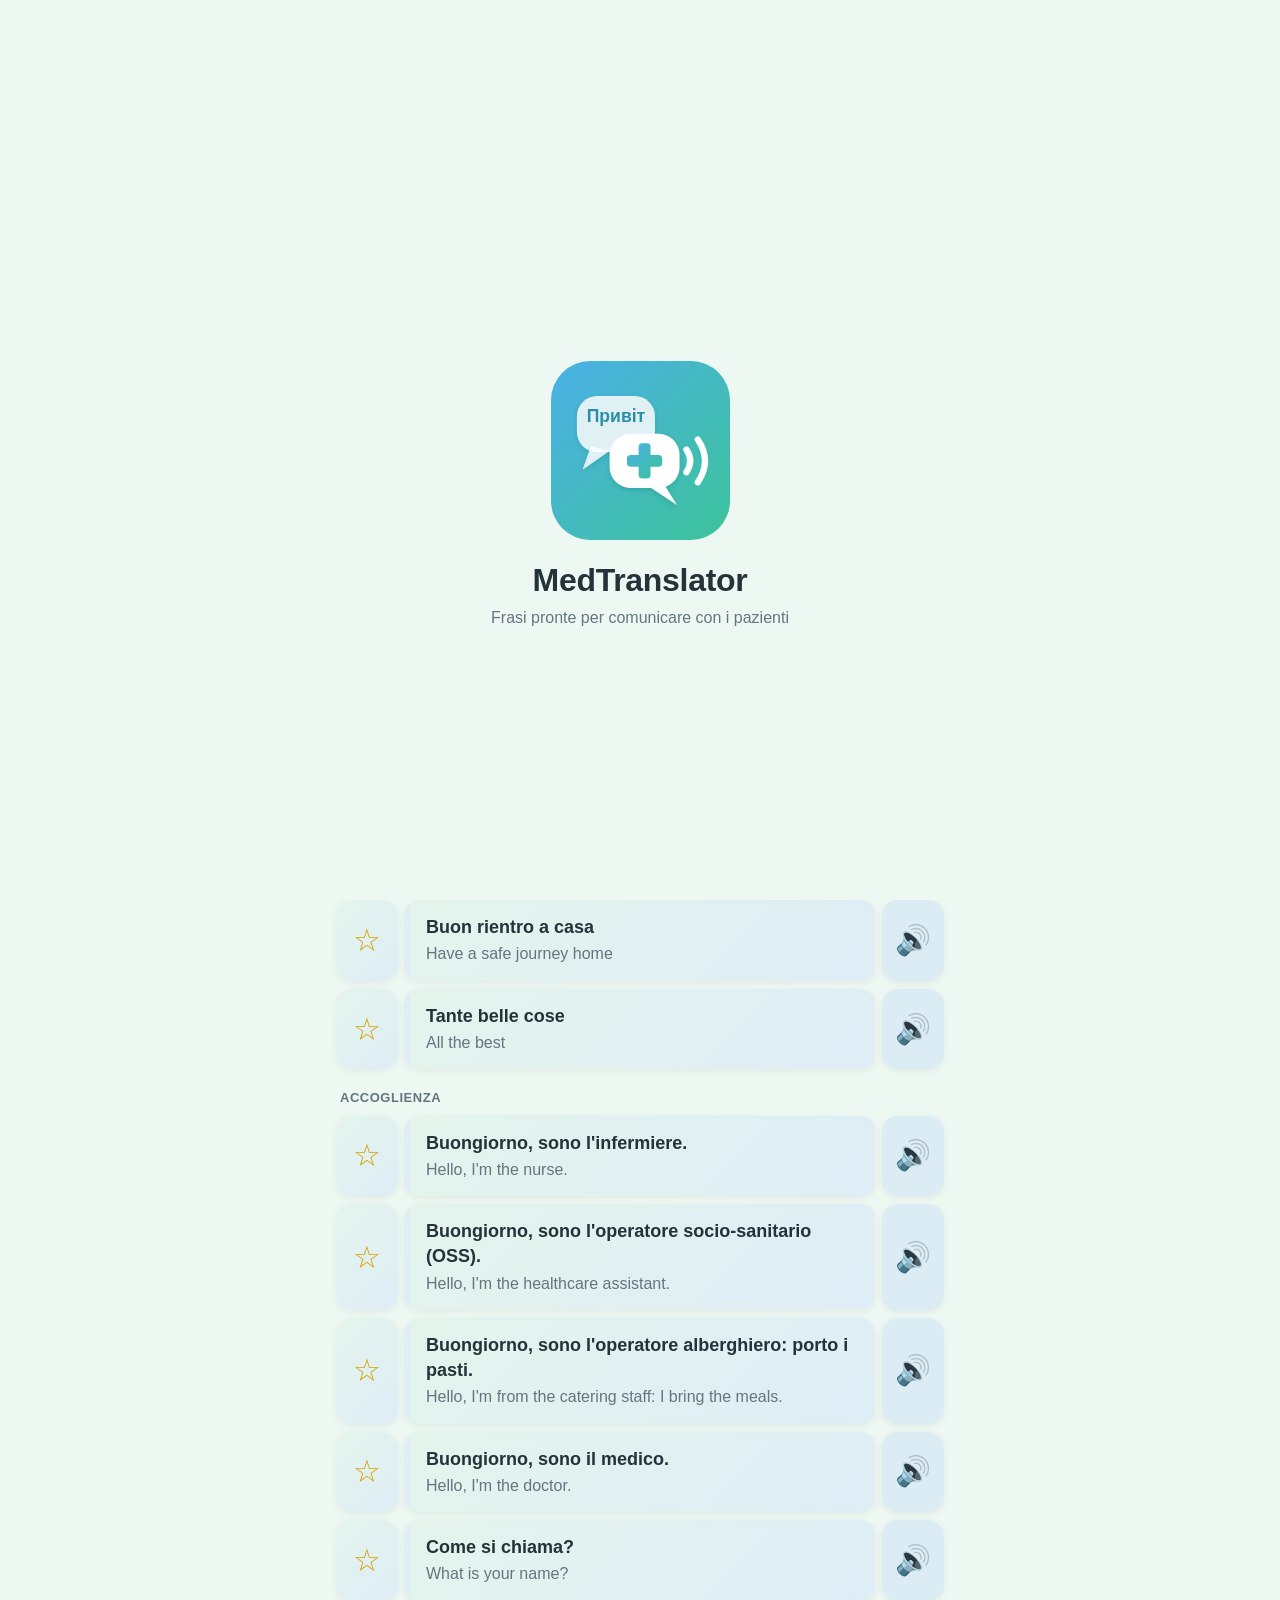
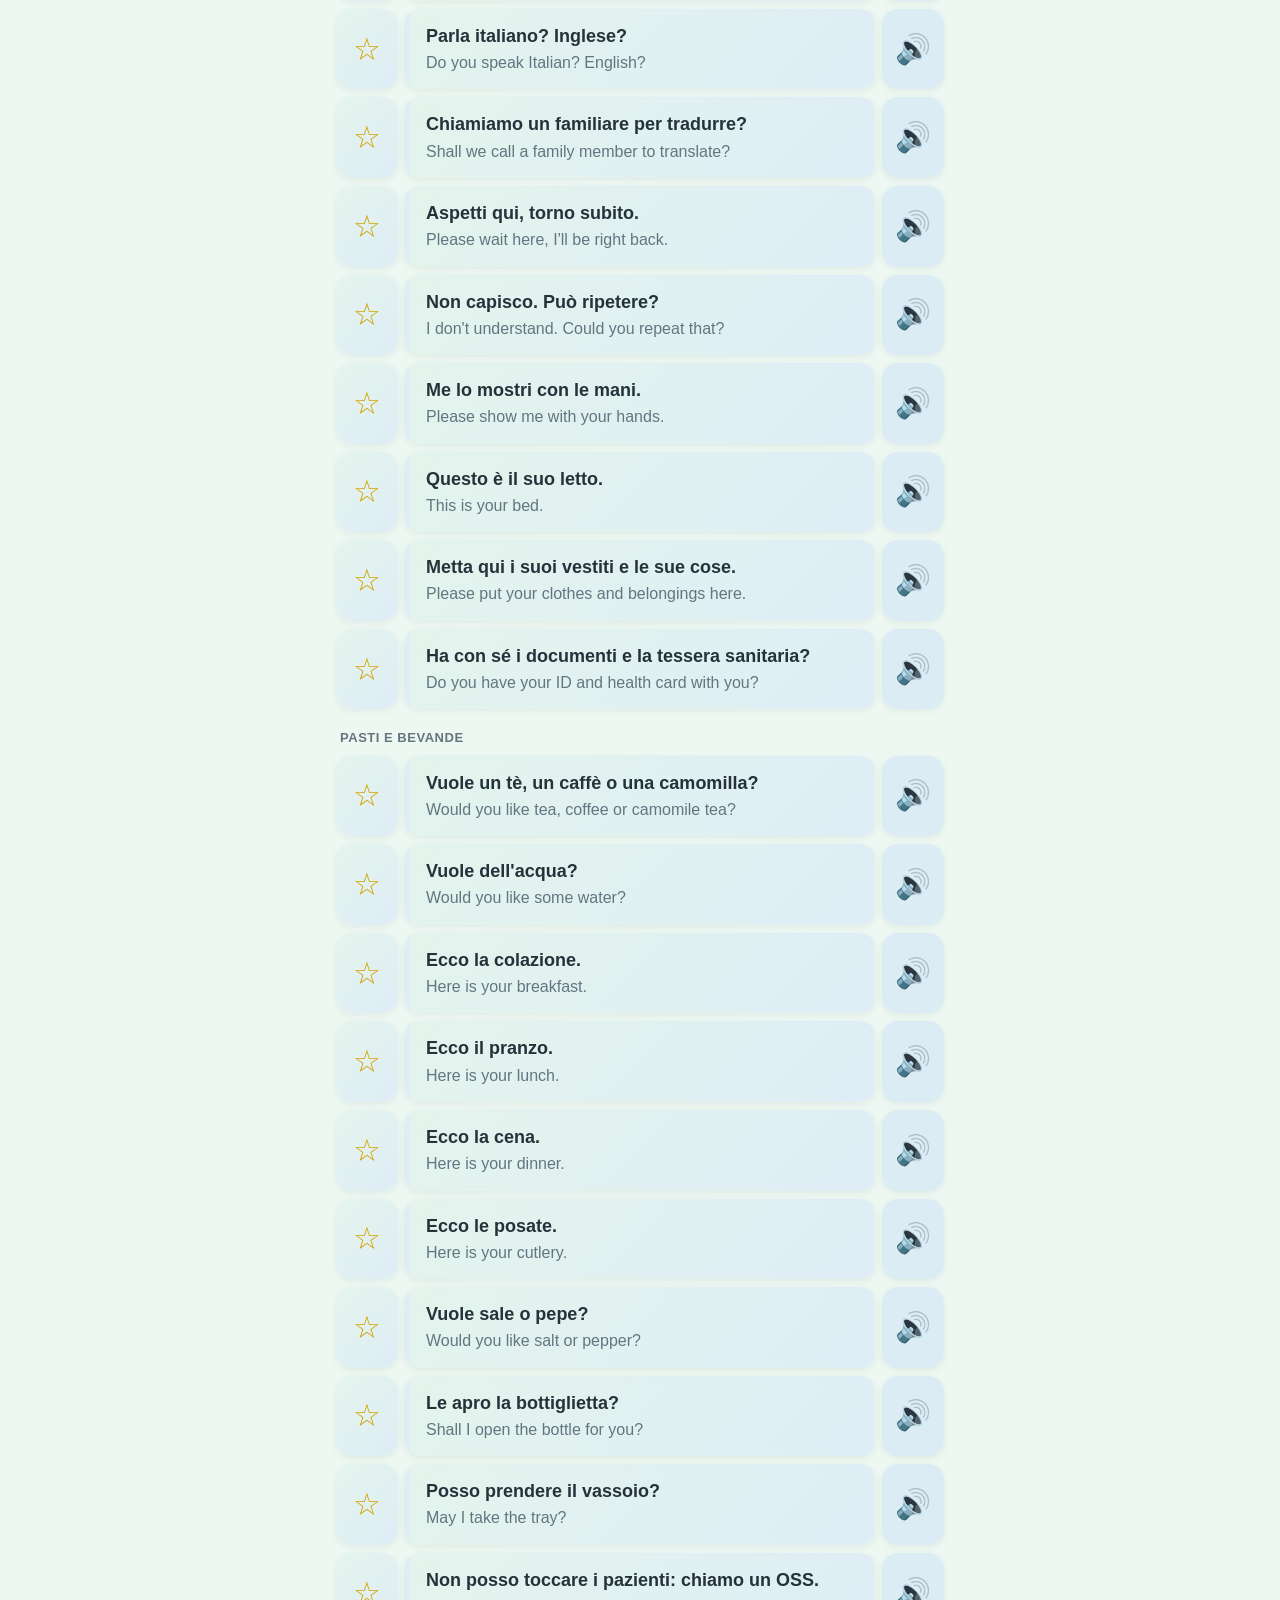
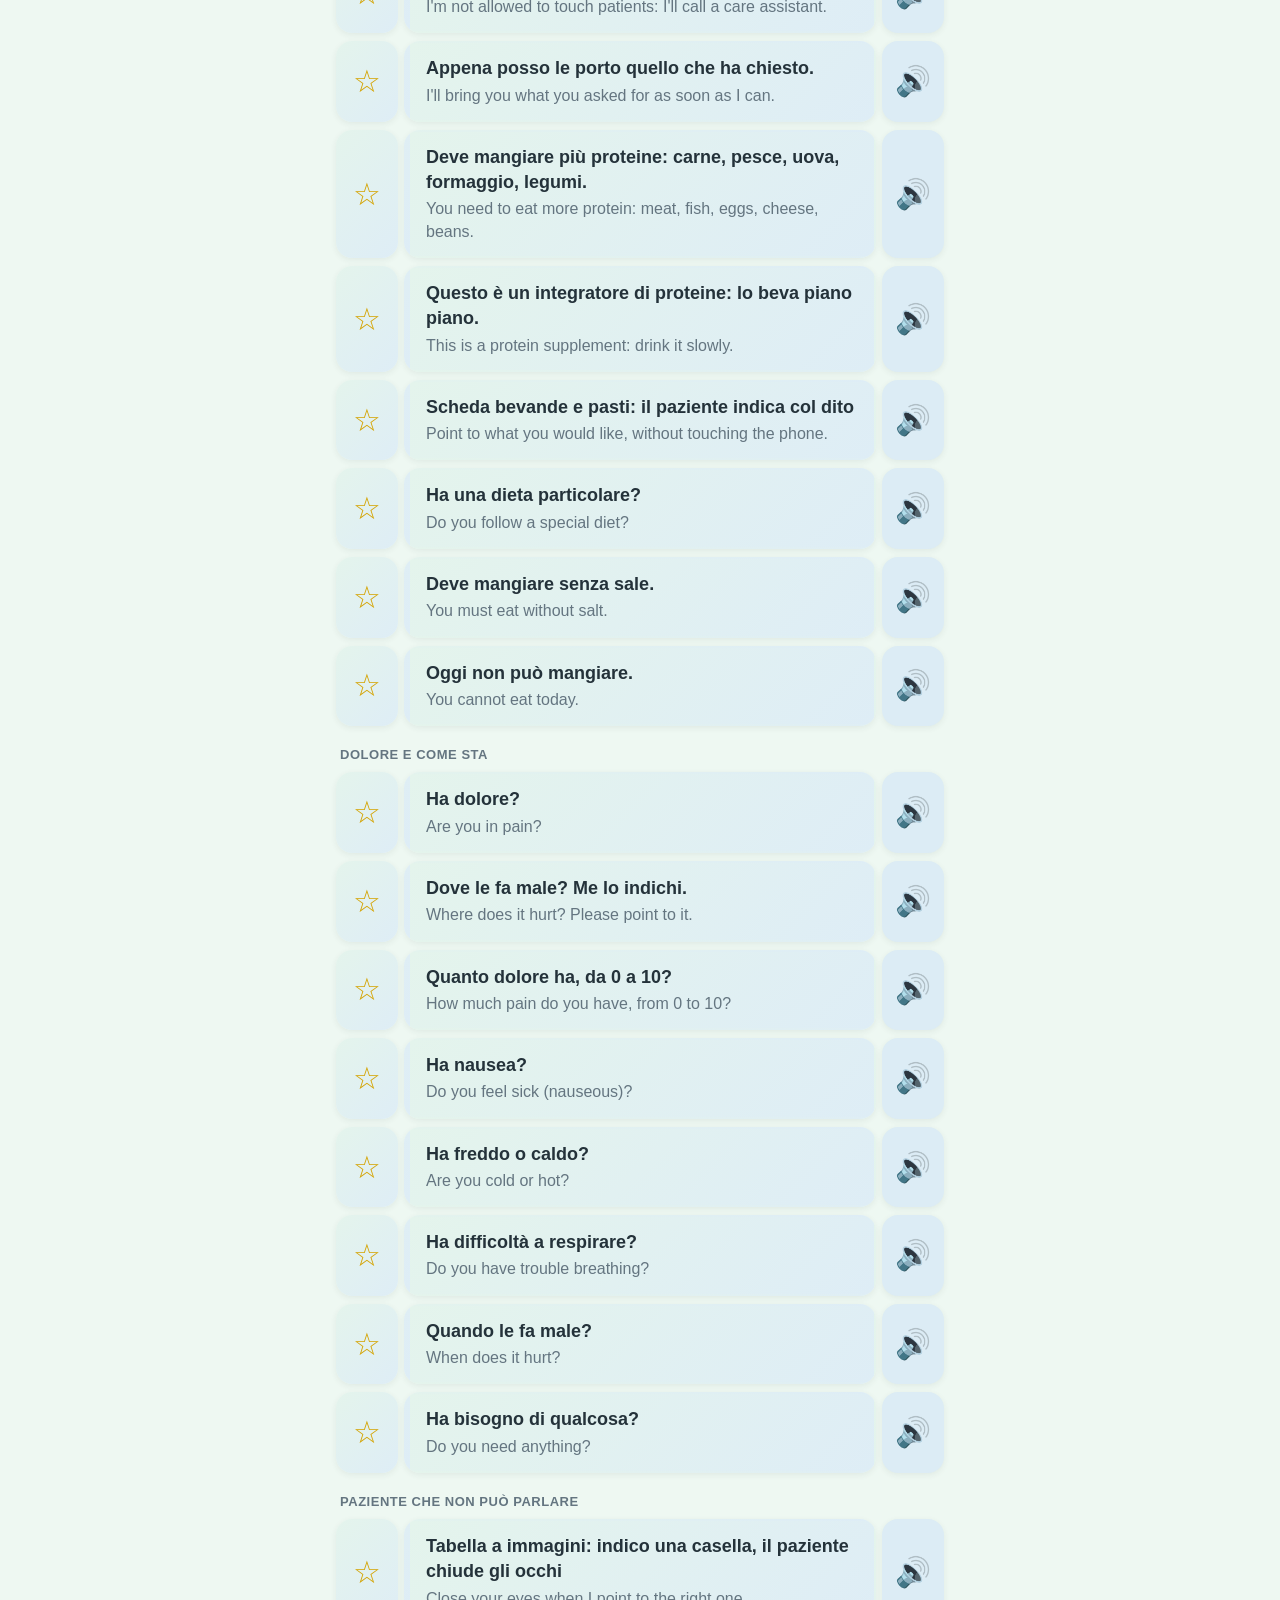
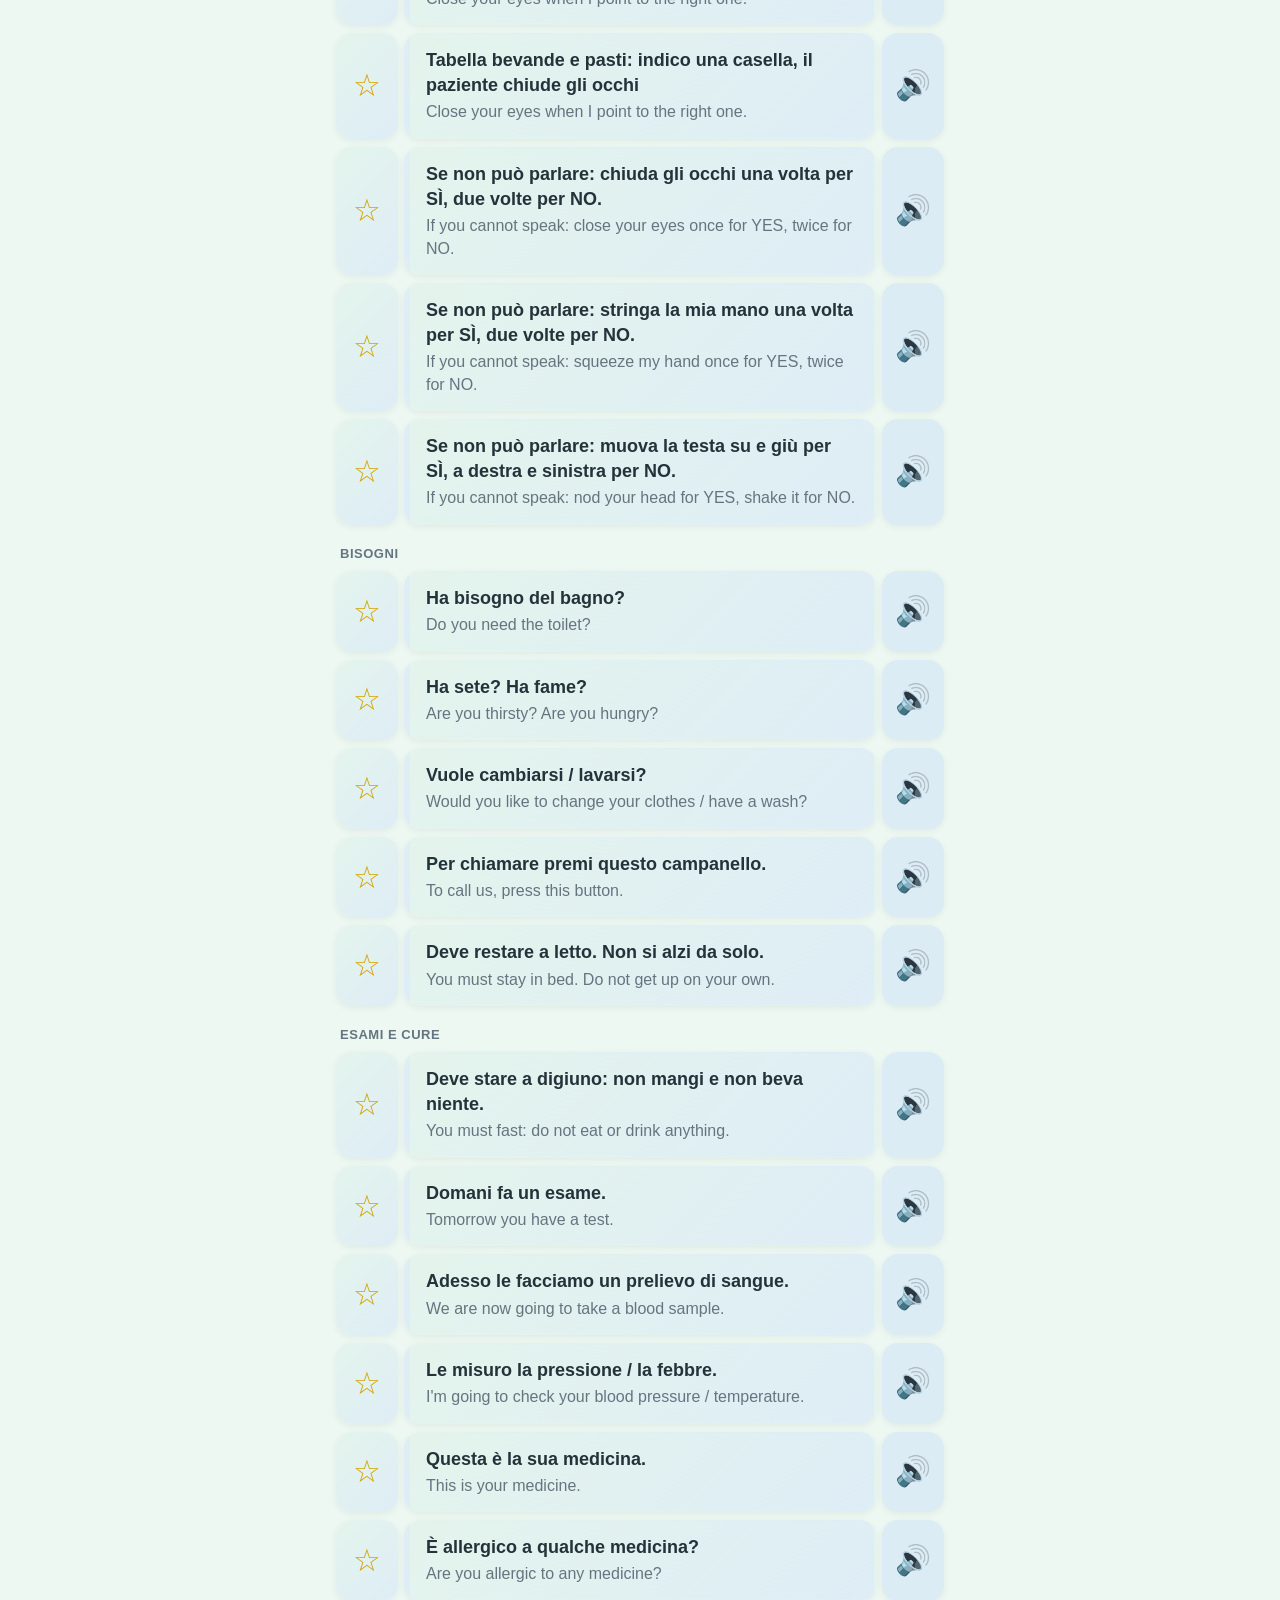
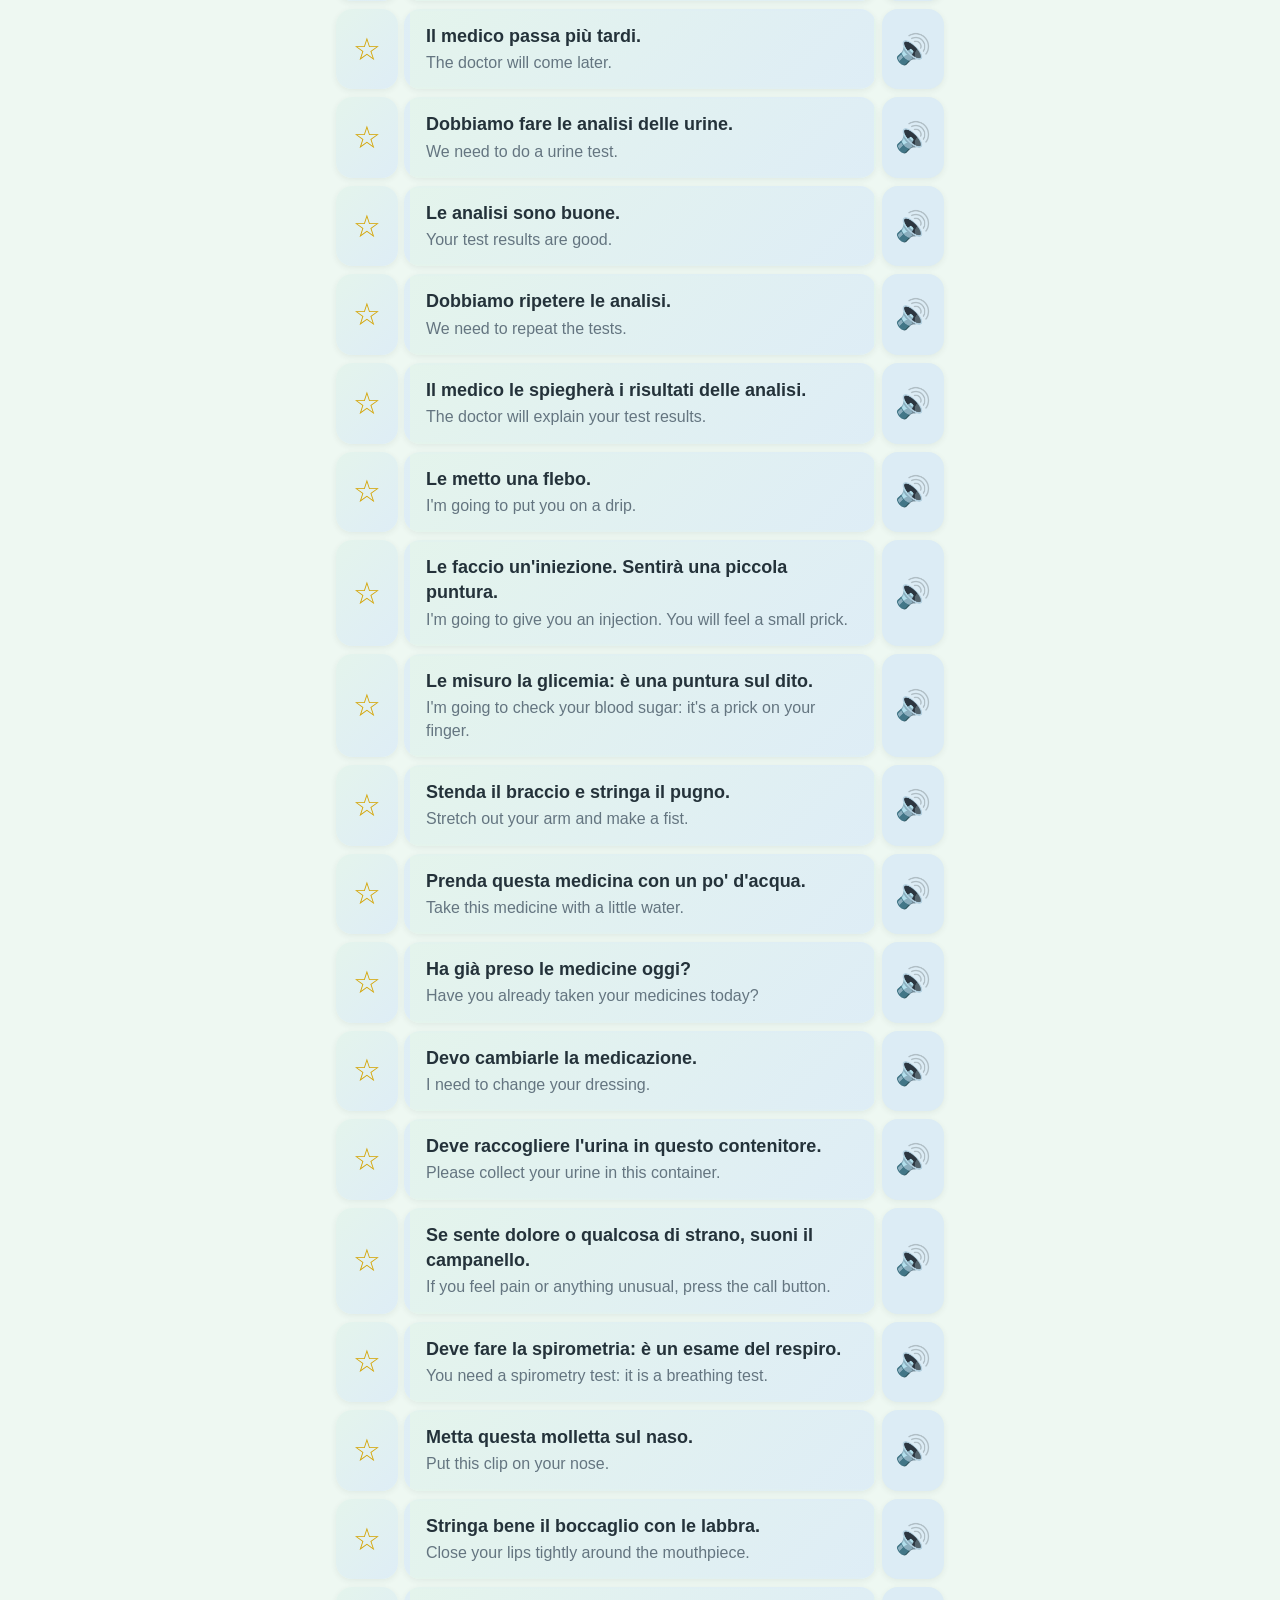
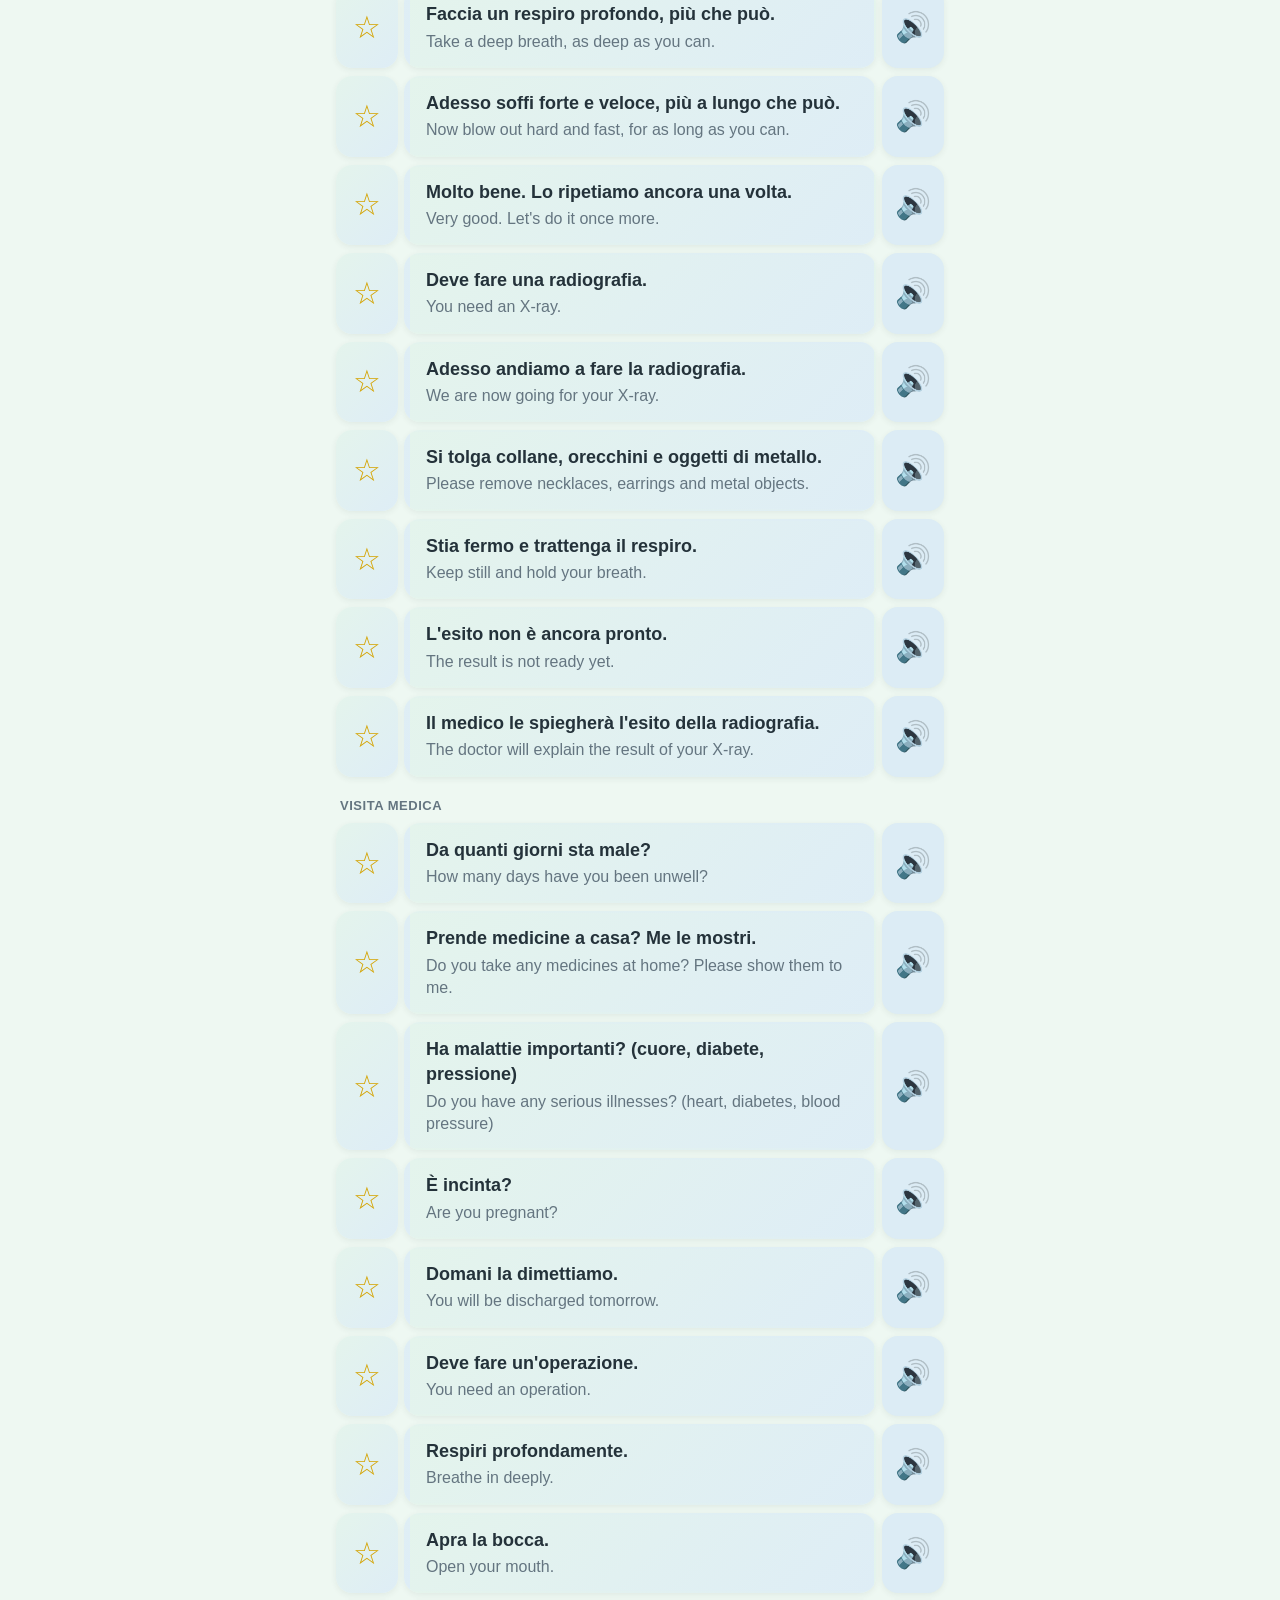
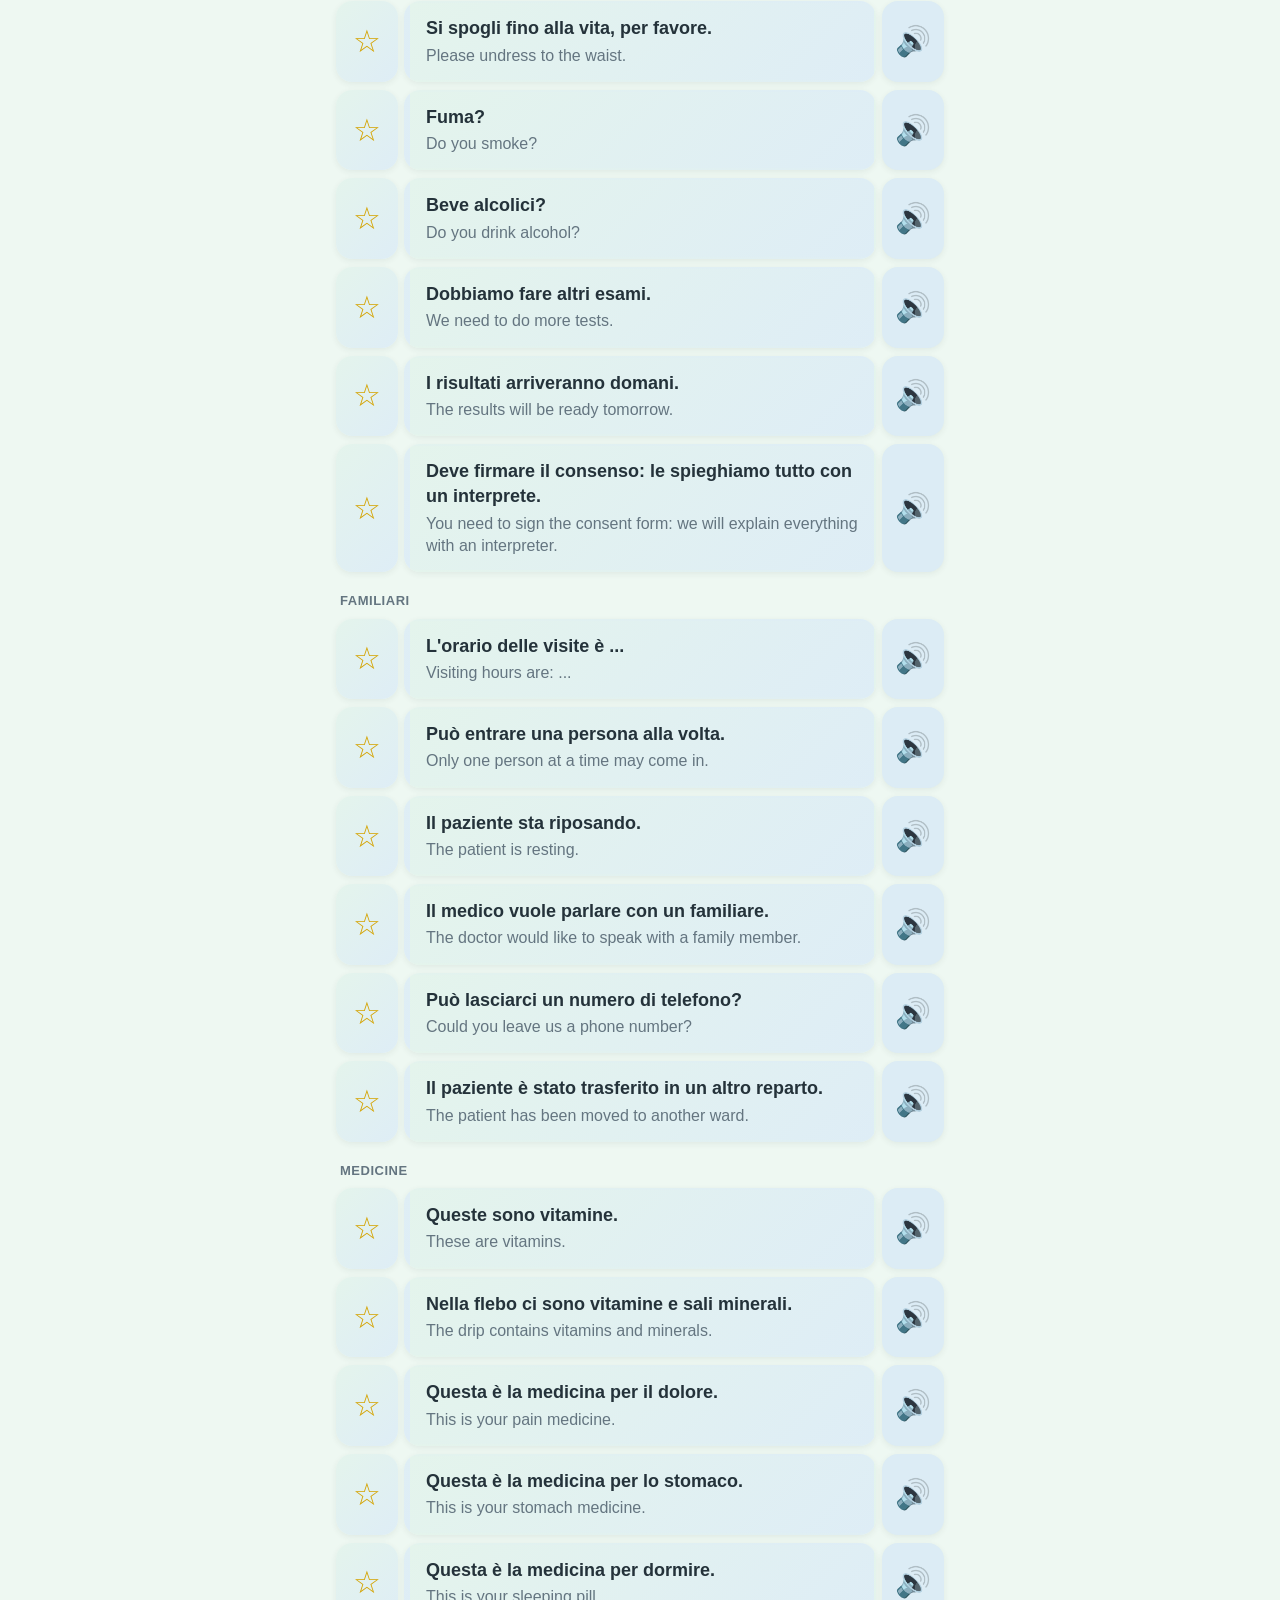
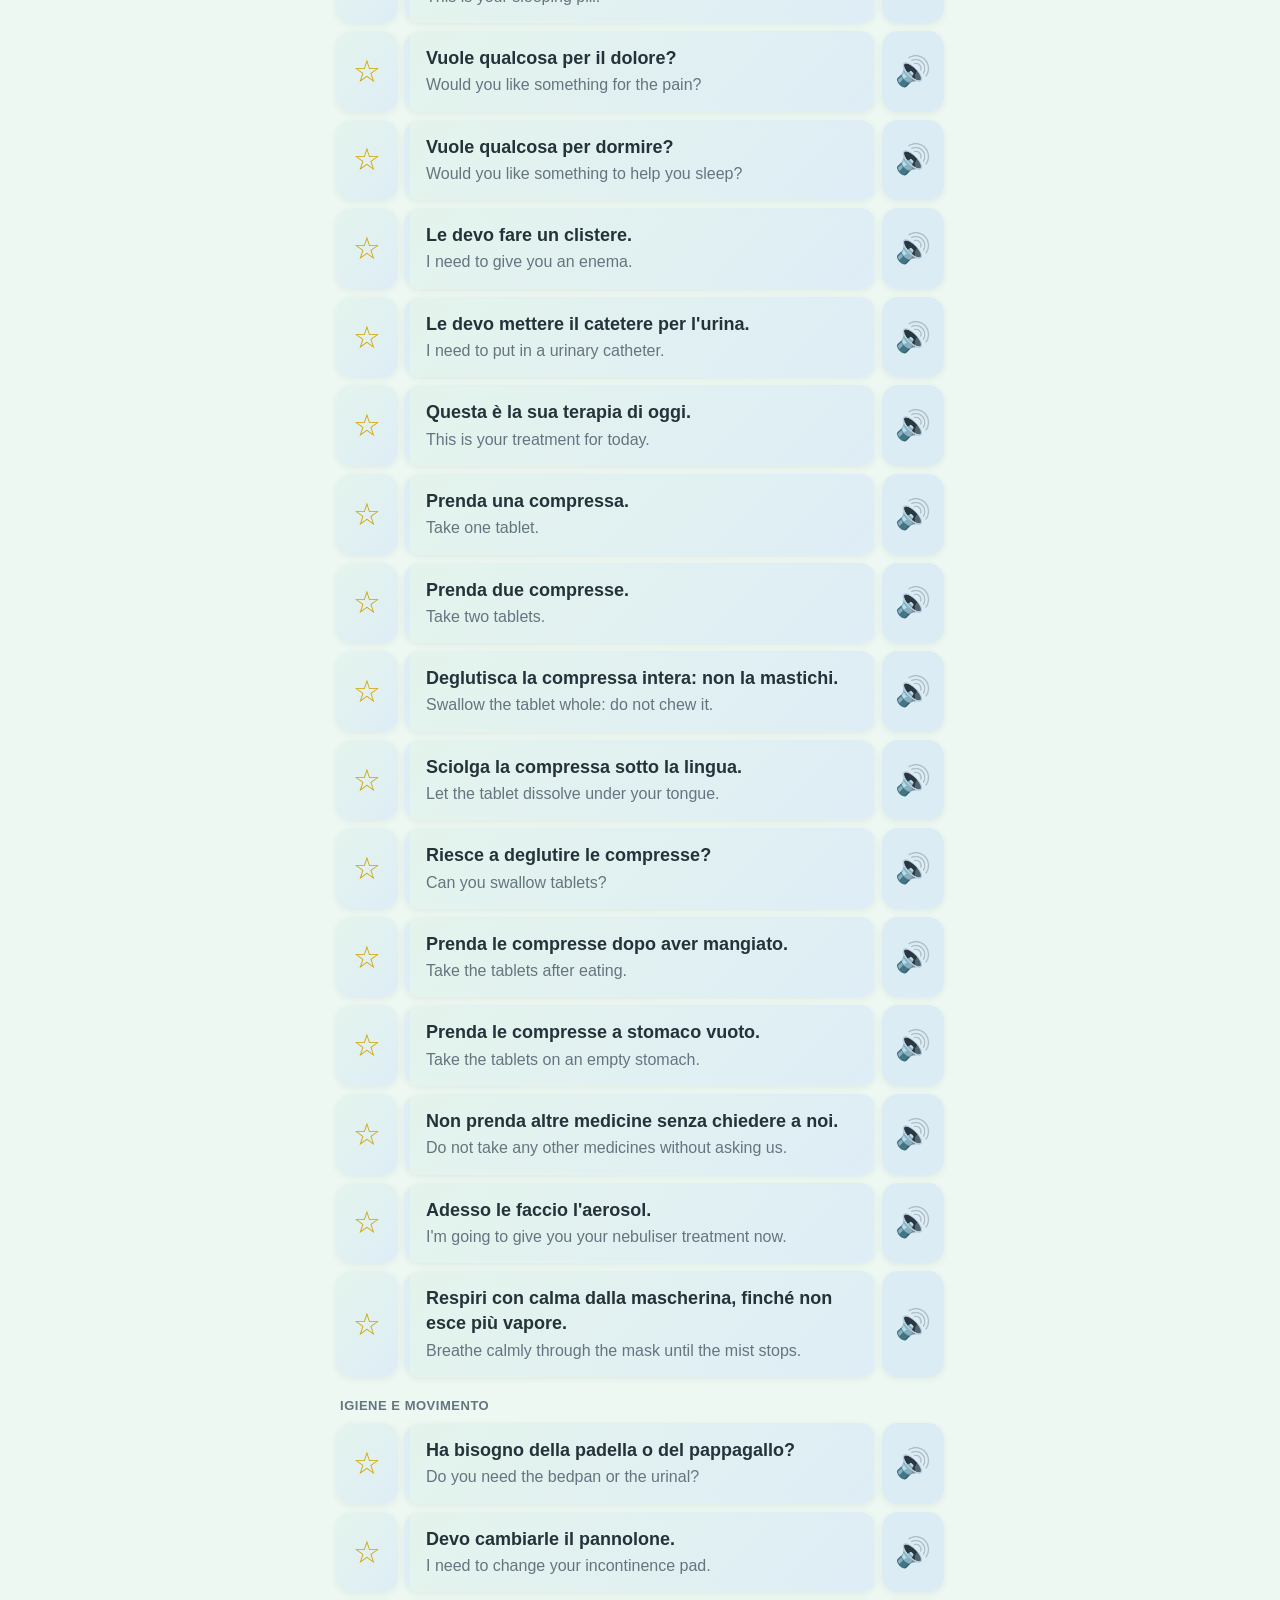
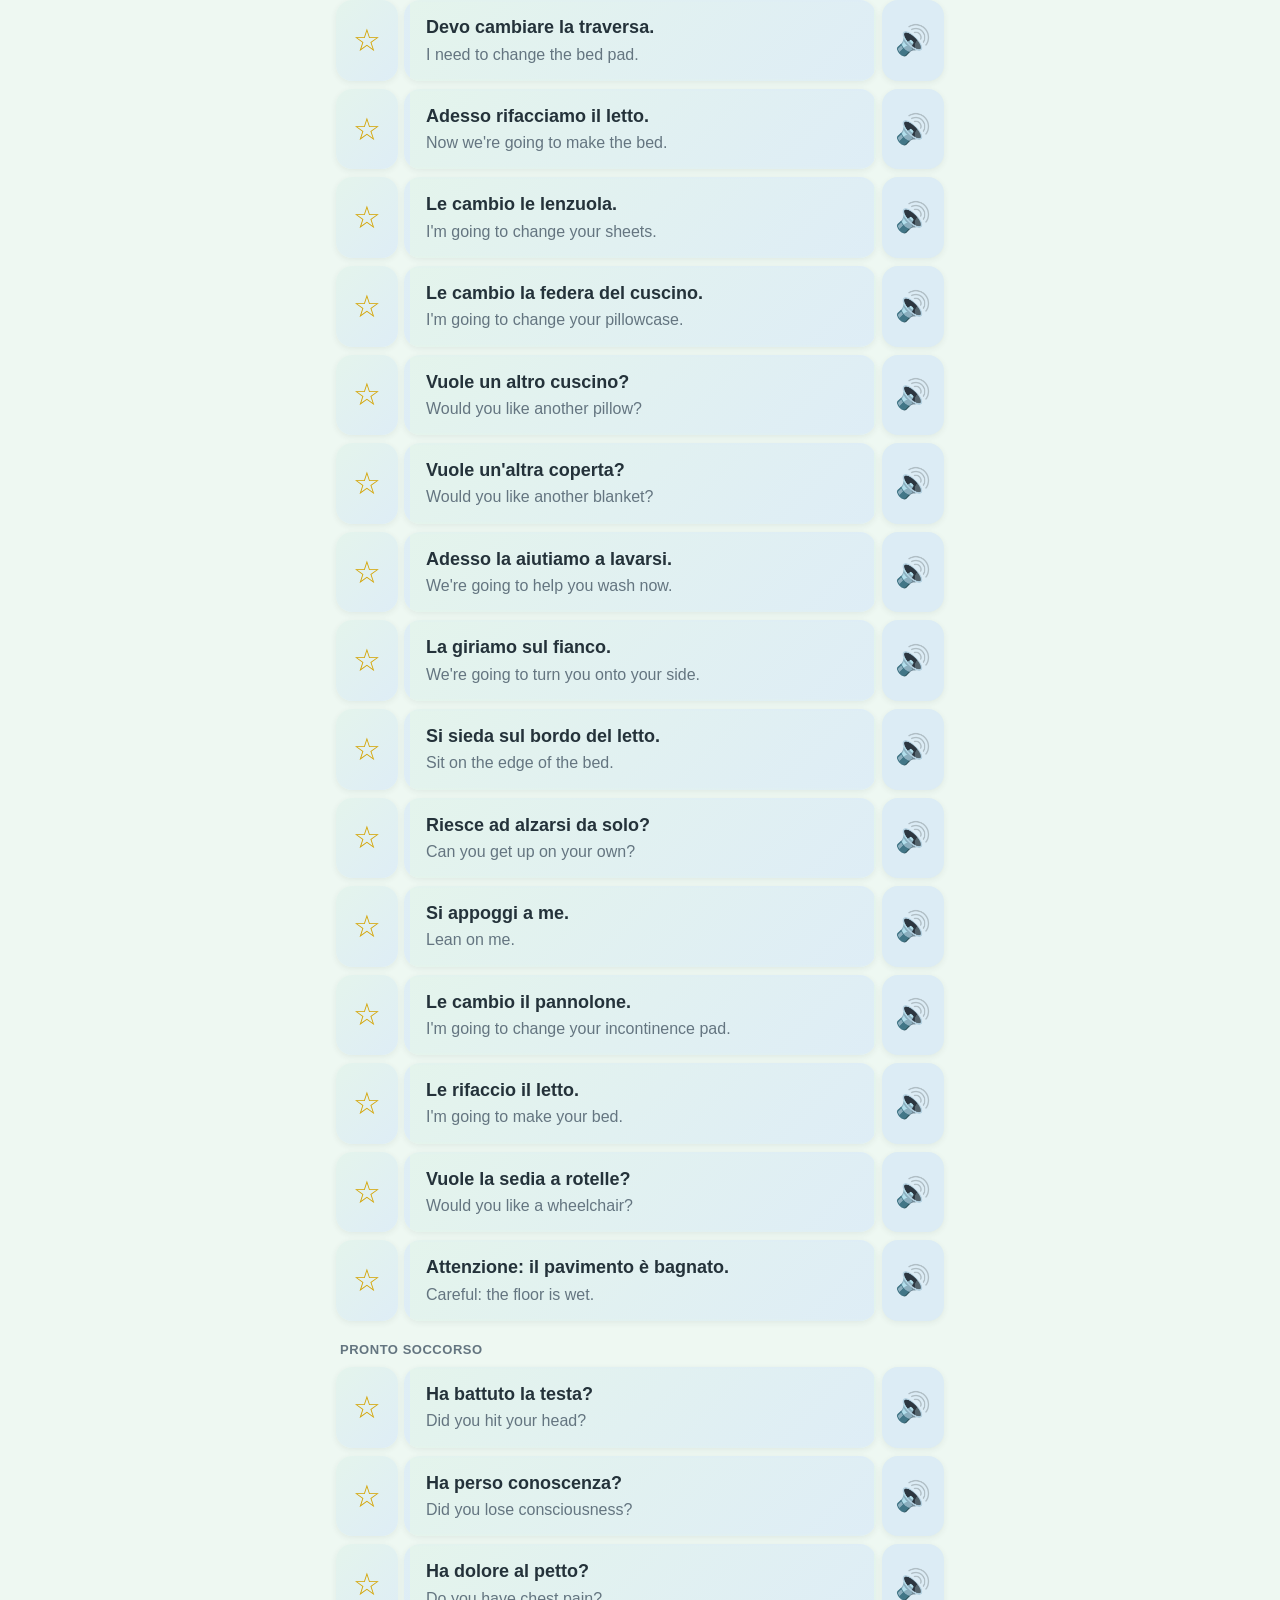
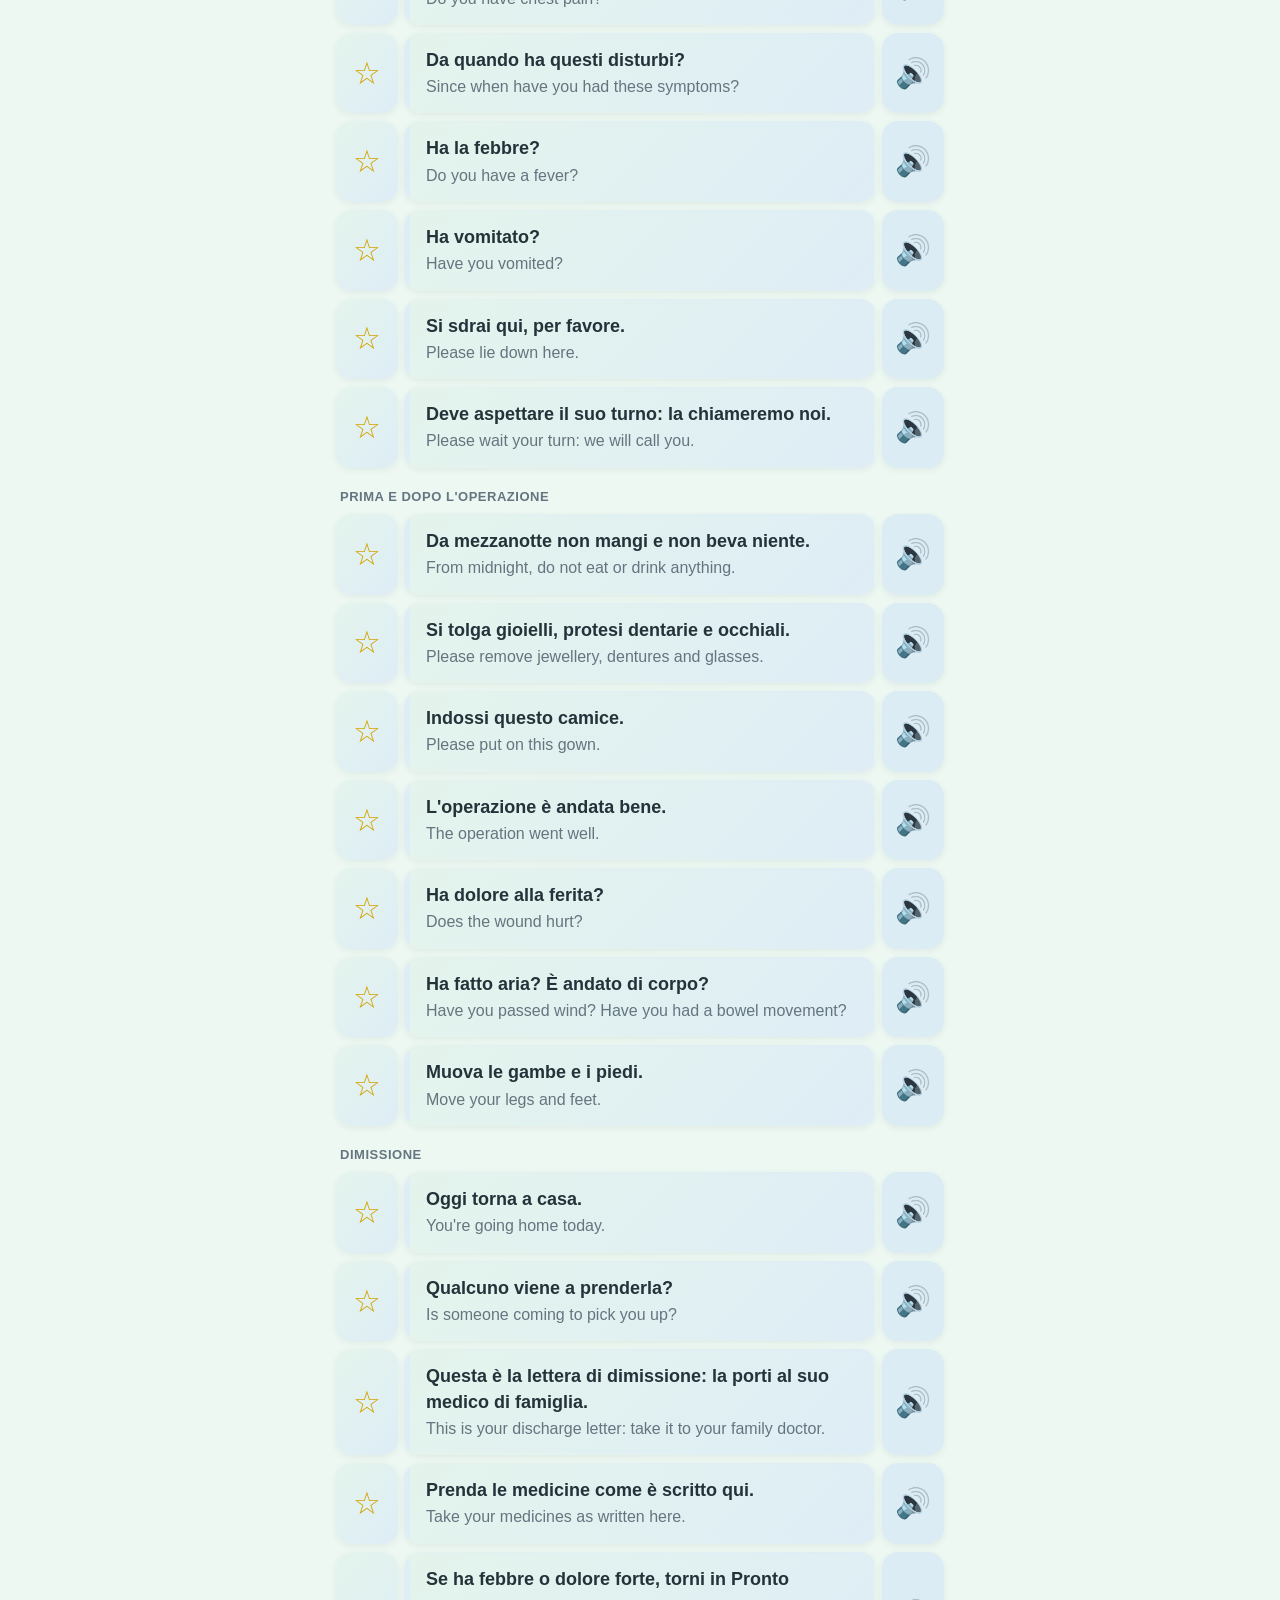
==== commit aaa5b681: "Tasto Indietro: chiude anche la finestra Specialità Co-Authored-By: Claude Sonnet 5.5 <noreply@anthr" ====
--- a/www/index.html
+++ b/www/index.html
@@ -3479,6 +3479,7 @@
     if (tourPasso >= 0) { chiudiTour(); return; }
     if (aperta) chiudi();
     else if (document.getElementById('scelta-ruolo').classList.contains('aperto')) chiudiScelta();
+    else if (document.getElementById('specialita').classList.contains('aperto')) chiudiSpecialita();
     else if (document.getElementById('argomenti').classList.contains('aperto')) chiudiArgomenti();
     else if (document.getElementById('menu').classList.contains('aperto')) chiudiMenu();
     else if (document.body.classList.contains('cercando')) chiudiCerca();
